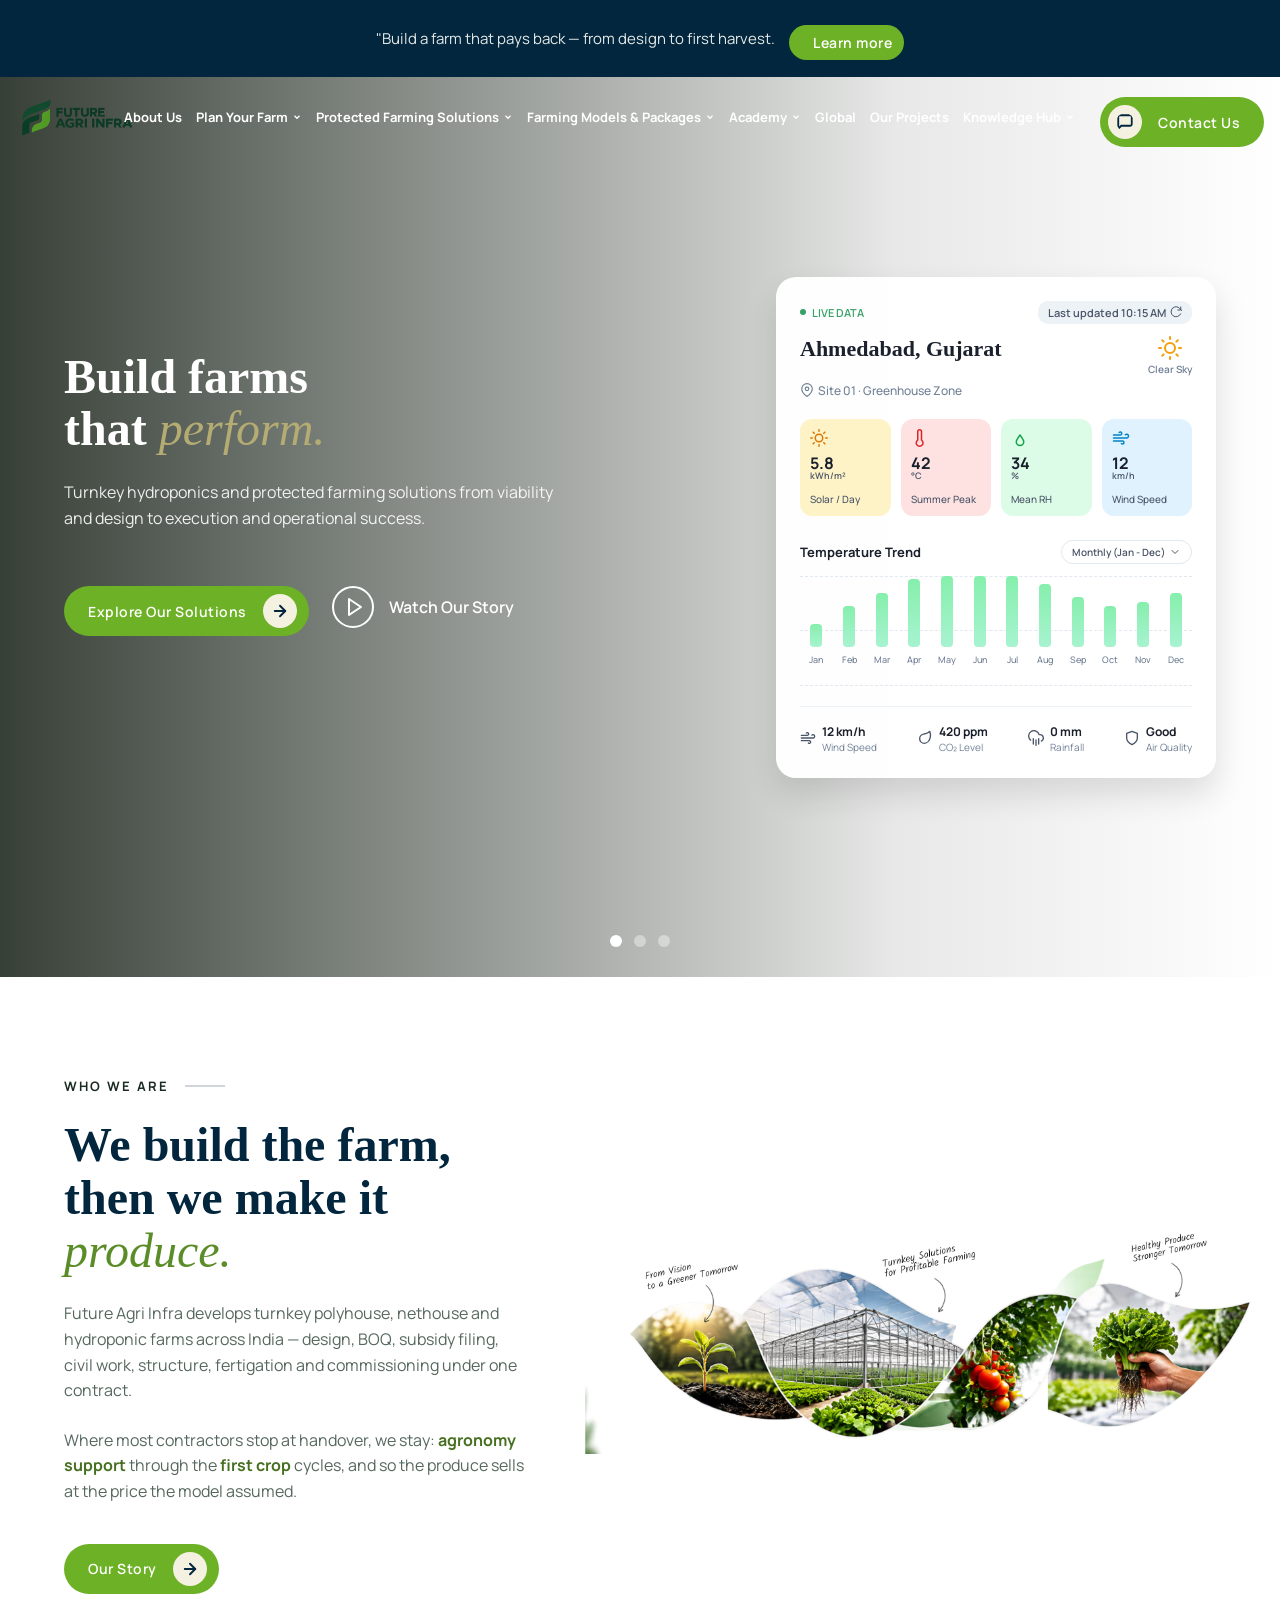
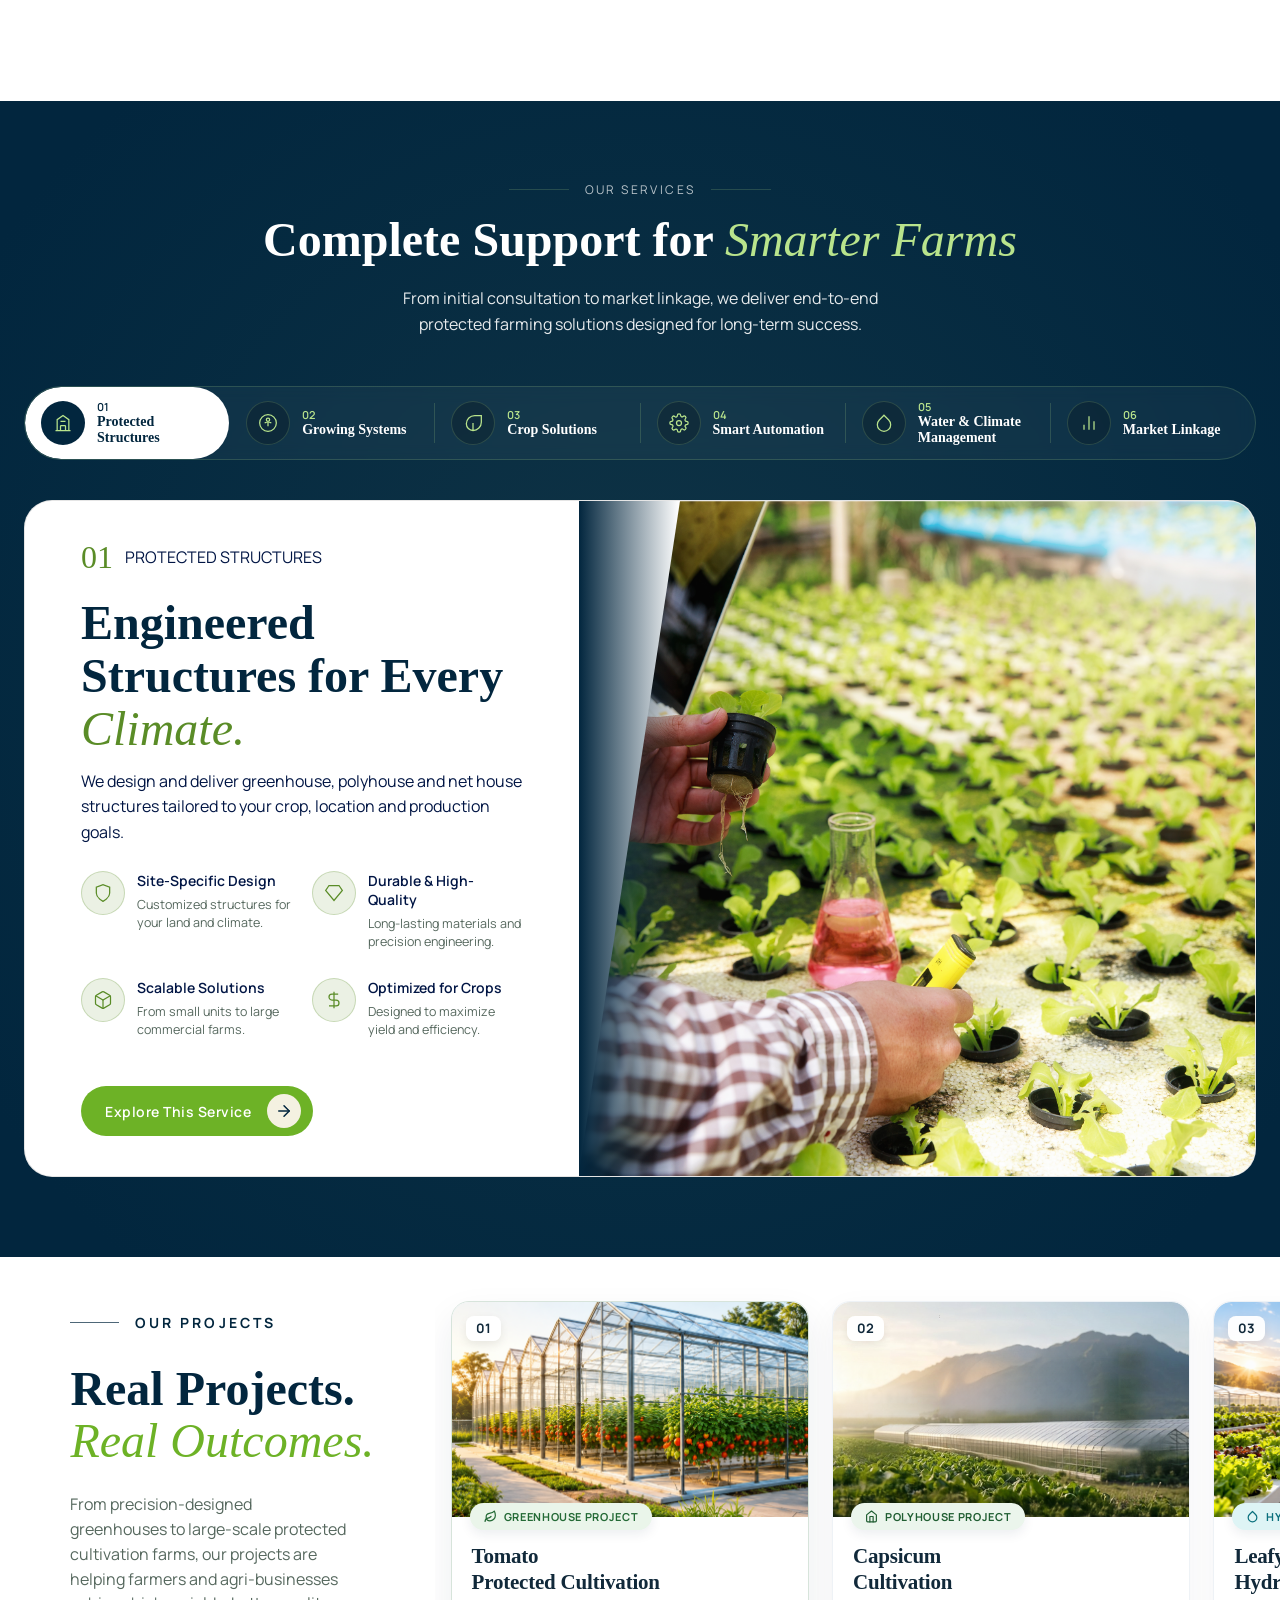
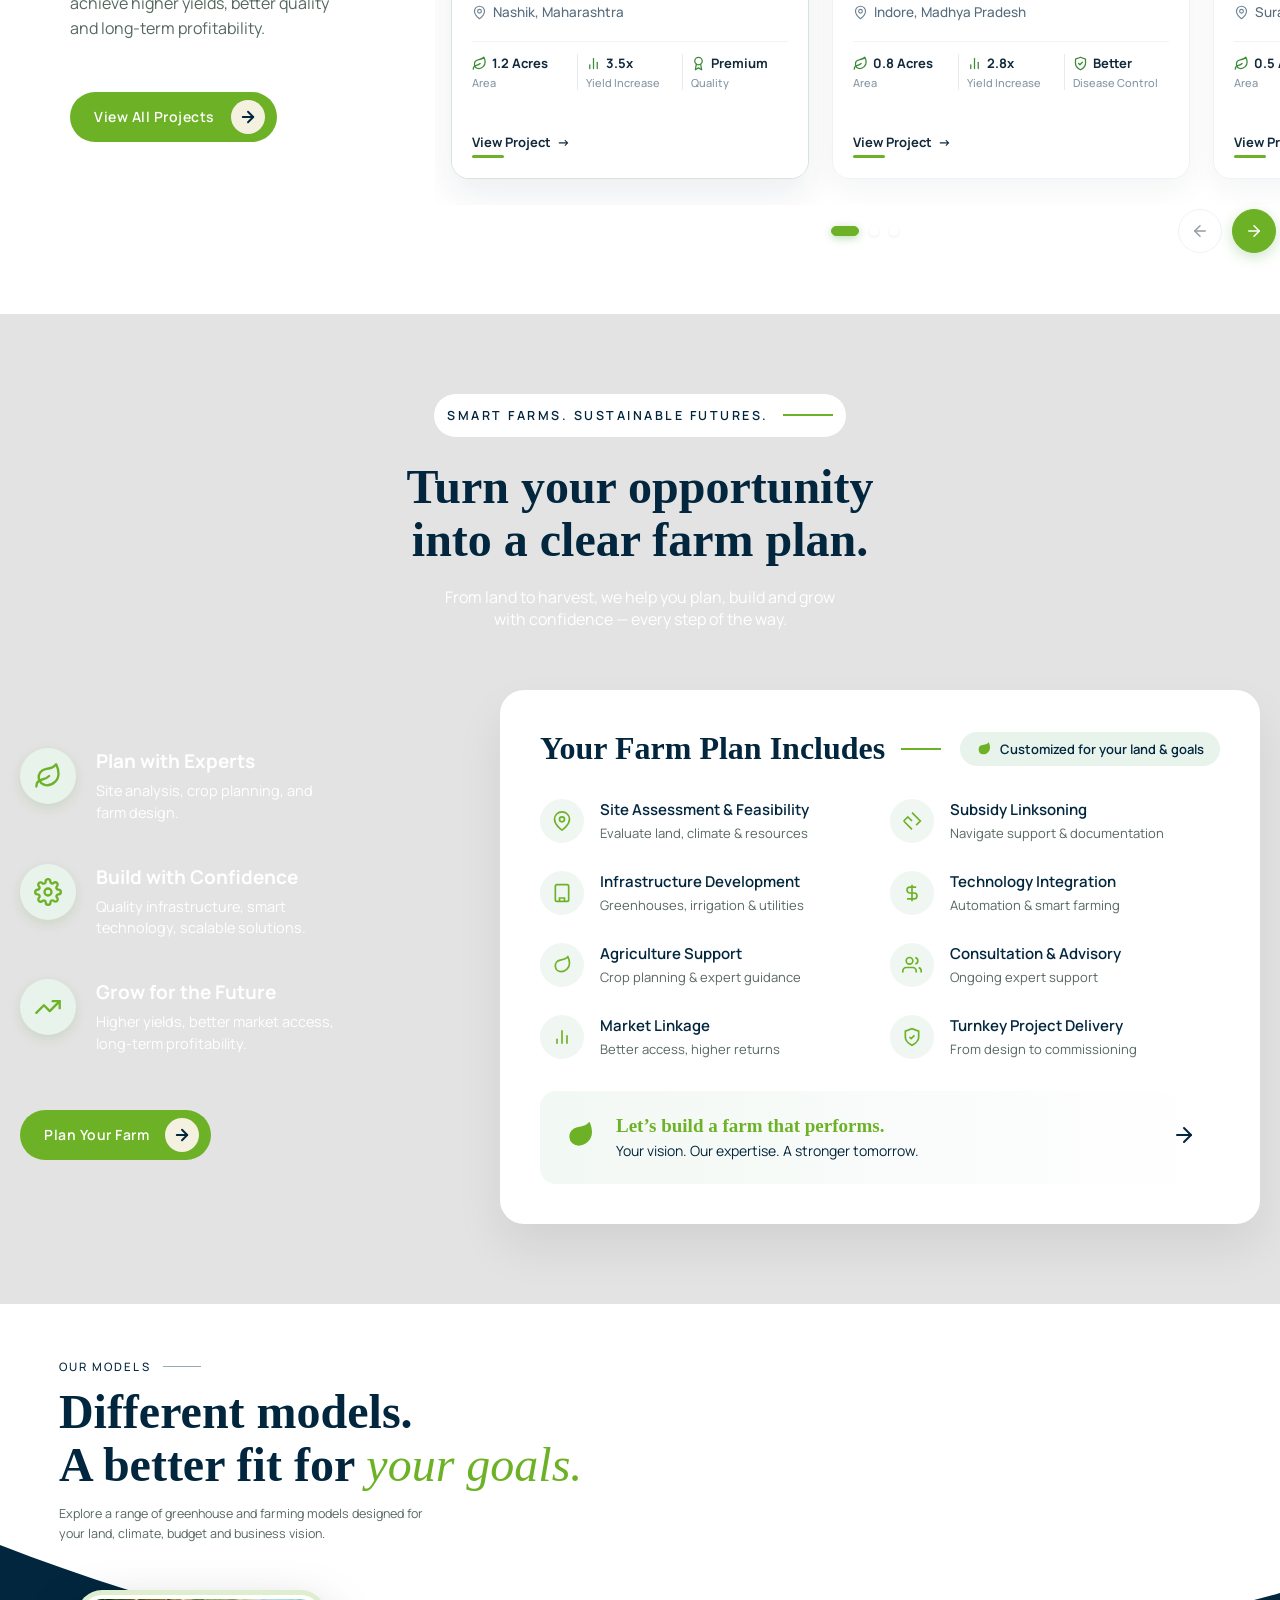
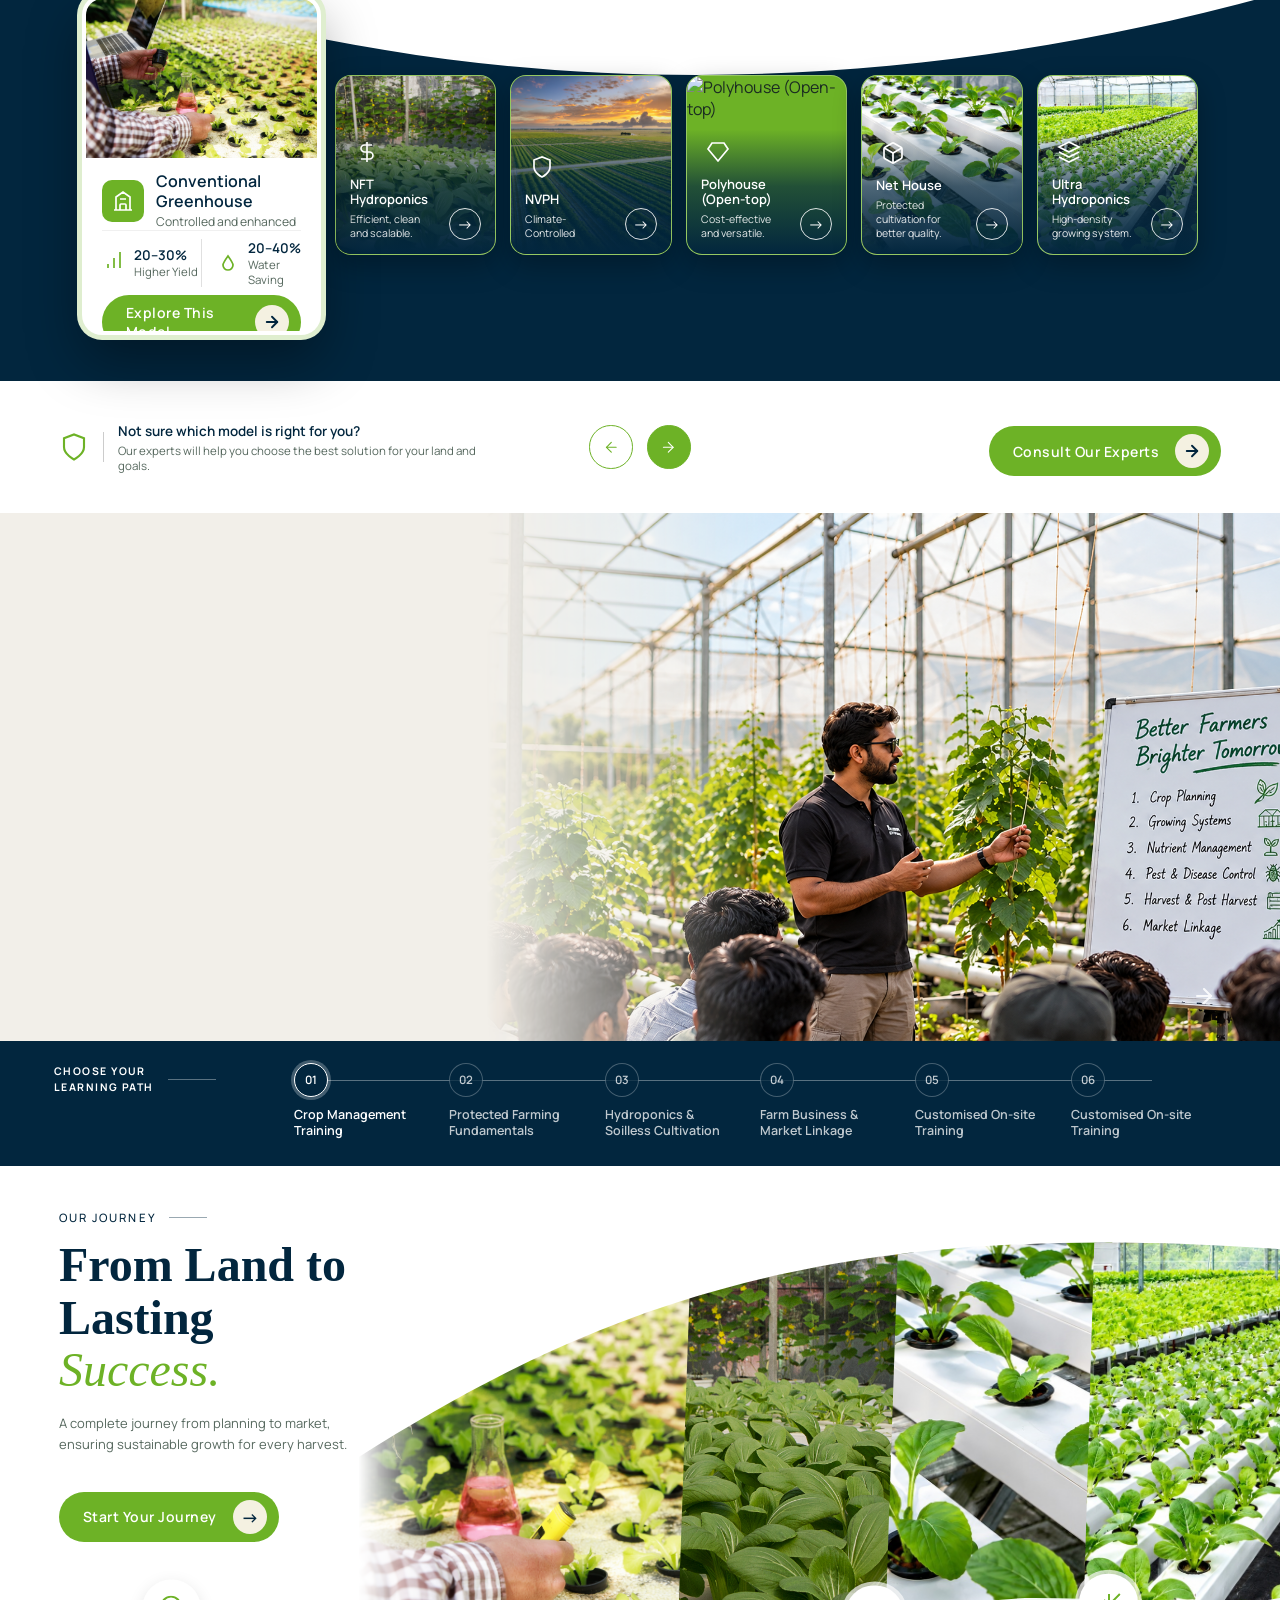
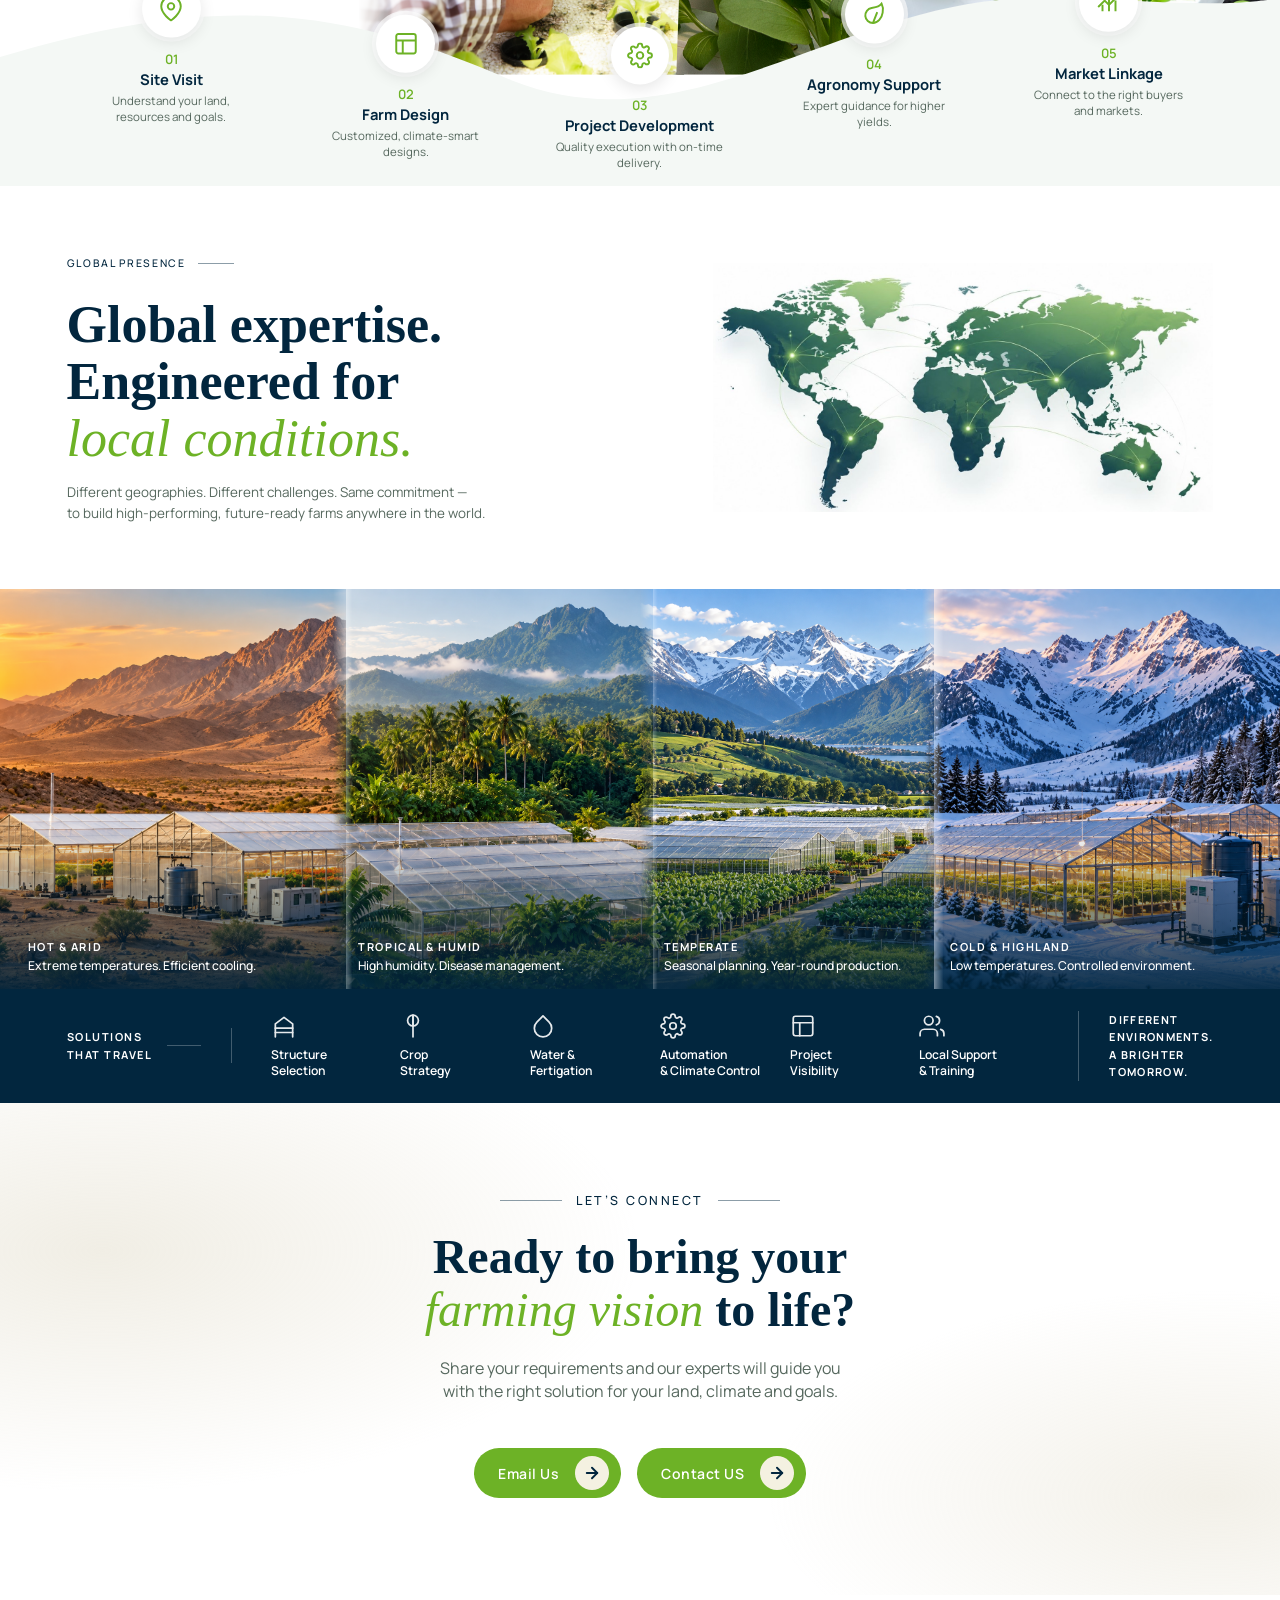
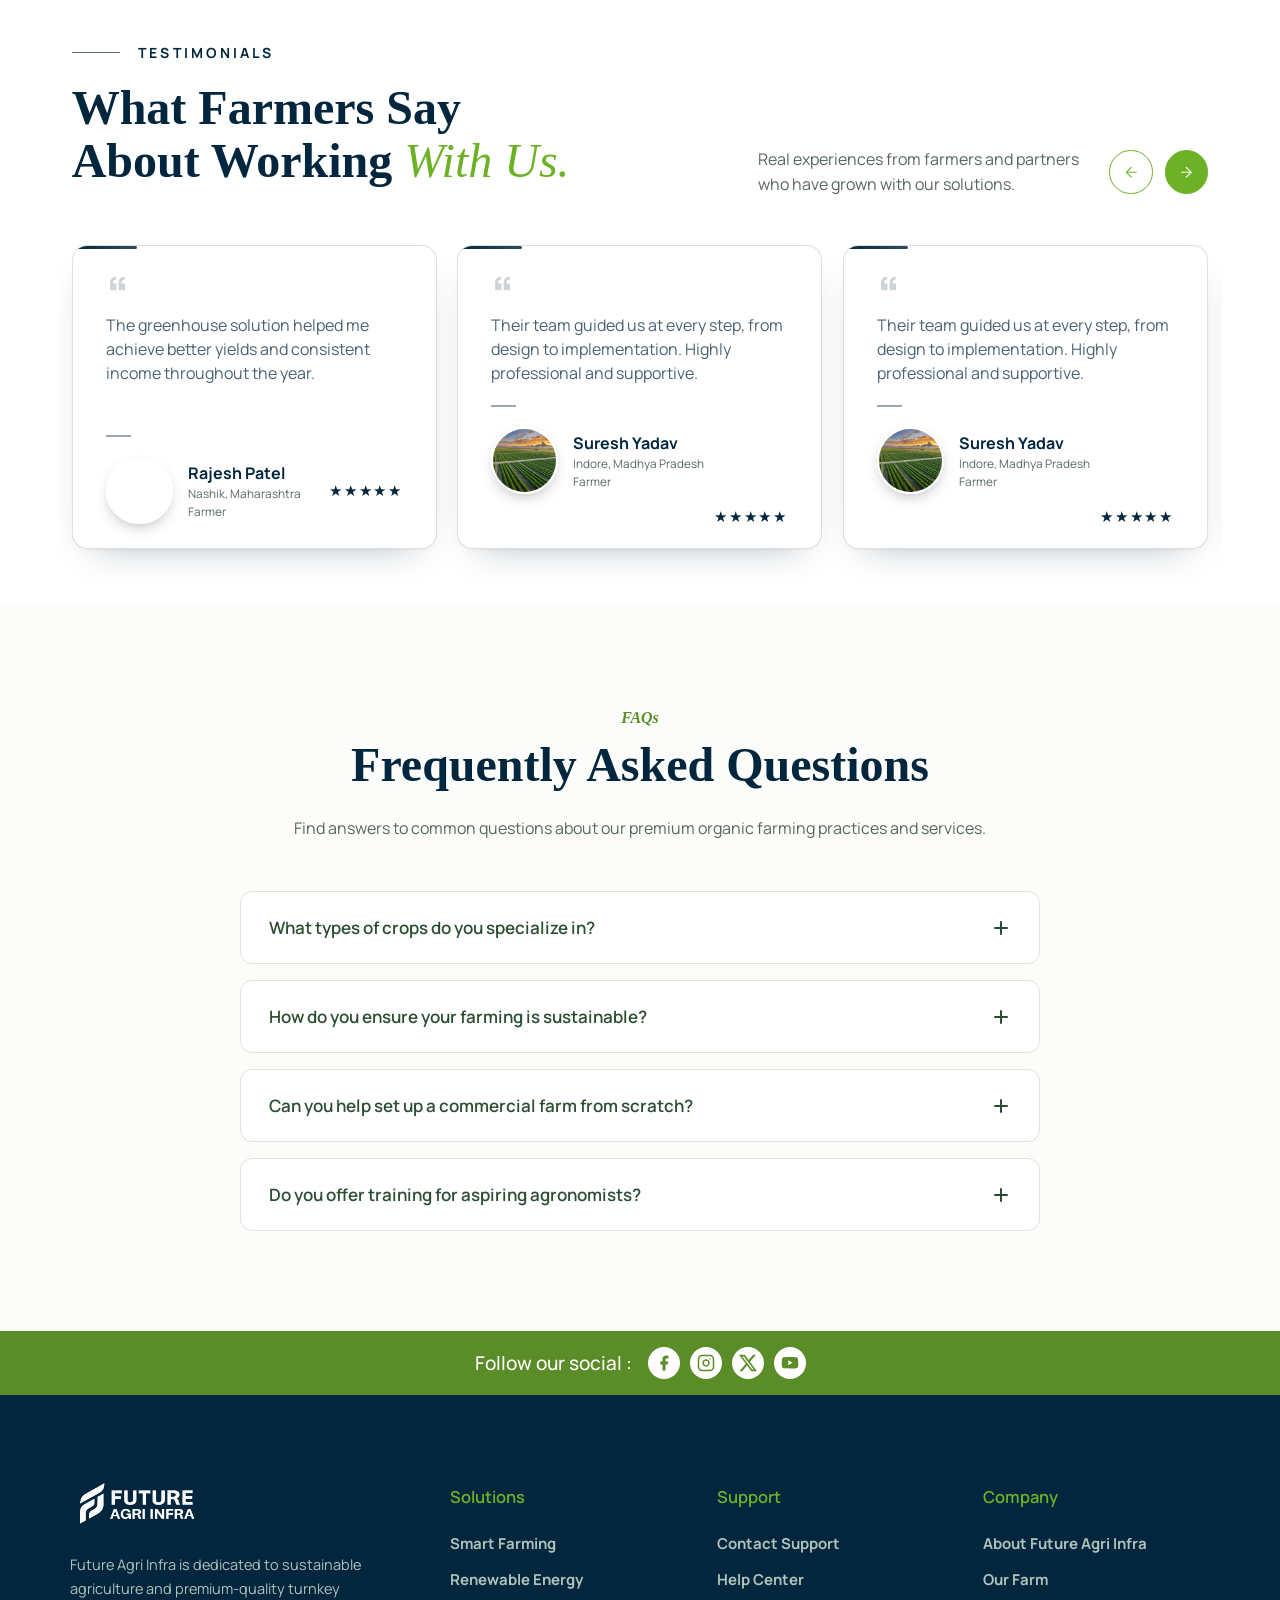
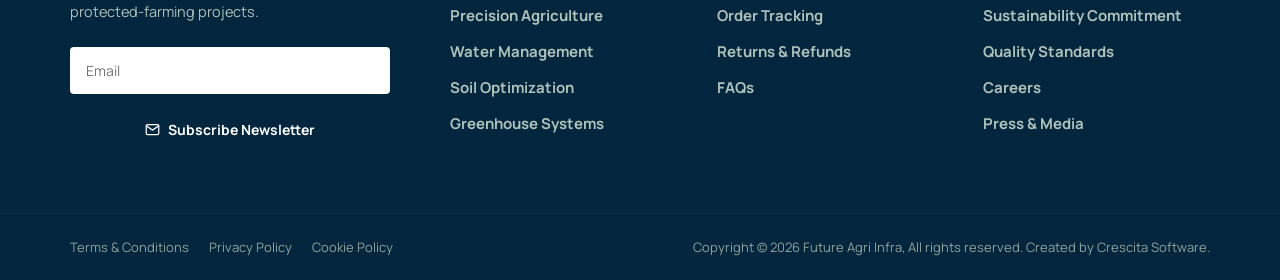
==== index.html @ 1f35241c "Initial commit of fai-new project" ====
<!DOCTYPE html>
<html lang="en">

<head>
  <meta charset="UTF-8">
  <meta name="viewport" content="width=device-width, initial-scale=1.0">
  <title>Future Agri Infra</title>
  <link rel="preconnect" href="https://fonts.googleapis.com">
  <link rel="preconnect" href="https://fonts.gstatic.com" crossorigin>
  <link
    href="https://fonts.googleapis.com/css2?family=DM+Serif+Display:ital@0;1&family=Manrope:wght@400;500;600;700&display=swap"
    rel="stylesheet">

  <link rel="stylesheet" href="style.css?v=1.5">

</head>

<body>

  <div class="afm-scope" id="afmScope">

    <header>
      <div class="afm-topbar">
        <span>"Build a farm that pays back — from design to first harvest.</span>
        <a href="#" class="afm-topbar__cta fm-cta-btn">Learn more </a>
      </div>

      <div class="afm-scrim" id="afmScrim"></div>

      <nav class="afm-navbar" aria-label="Primary">
        <a href="index.html" class="afm-brand">
          <span class="afm-brand__mark">
            <img src="images/logo.png" alt="botanix logo" style="height: 54px; width: auto; object-fit: contain;">
          </span>

        </a>

        <ul class="afm-menu" id="afmMenu">
          <li class="afm-menu__mobile-header">
            <a href="index.html">
              <img src="images/logo.png" alt="logo" style="height: 40px; width: auto; object-fit: contain;">
            </a>
            <button type="button" class="afm-menu__close" id="afmClose" aria-label="Close menu">
              <svg viewBox="0 0 24 24" fill="none" stroke="currentColor" stroke-width="2.5" stroke-linecap="round"
                stroke-linejoin="round" width="24" height="24">
                <line x1="18" y1="6" x2="6" y2="18"></line>
                <line x1="6" y1="6" x2="18" y2="18"></line>
              </svg>
            </button>
          </li>
          <li class="afm-menu__item">
            <a href="about.html" class="afm-menu__link">About Us</a>
          </li>

          <li class="afm-menu__item">
            <a href="planfarm.html" class="afm-menu__link" aria-expanded="false">
              Plan Your Farm
              <svg class="afm-menu__caret" viewBox="0 0 24 24" fill="none" stroke="currentColor" stroke-width="3">
                <path d="M6 9l6 6 6-6" />
              </svg>
            </a>
            <ul class="afm-dropdown">
              <li><a href="planfarm.html" class="afm-dropdown__link">Plan Your Farm</a></li>
              <li><a href="turnkey.html" class="afm-dropdown__link">Turnkey Farm Development</a></li>
              <li><a href="#" class="afm-dropdown__link">Subsidy Liaisoning</a></li>
              <li><a href="#" class="afm-dropdown__link">Agronomy Support</a></li>
              <li><a href="#" class="afm-dropdown__link">Sales &amp; Market Linkage</a></li>
              <li><a href="#" class="afm-dropdown__link">Consultation</a></li>
            </ul>
          </li>

          <li class="afm-menu__item">
            <button type="button" class="afm-menu__link" aria-expanded="false">
              Protected Farming Solutions
              <svg class="afm-menu__caret" viewBox="0 0 24 24" fill="none" stroke="currentColor" stroke-width="3">
                <path d="M6 9l6 6 6-6" />
              </svg>
            </button>

            <div class="afm-mega">
              <div class="afm-mega__grid">
                <div class="afm-mega__col">
                  <p class="afm-mega__col-title">Protected Structures</p>
                  <a href="#" class="afm-mega__link">Fan &amp; Pad Polyhouse</a>
                  <a href="#" class="afm-mega__link">Naturally Ventilated Polyhouse (NVPH)</a>
                  <a href="#" class="afm-mega__link">Nethouse</a>
                  <a href="#" class="afm-mega__link">Polynet House</a>
                  <a href="#" class="afm-mega__link">Wire Rope Nethouse</a>
                  <a href="#" class="afm-mega__link">Glasshouse</a>
                </div>
                <div class="afm-mega__col">
                  <p class="afm-mega__col-title">Growing System Solution</p>
                  <a href="#" class="afm-mega__link">Outdoor Hydroponics System</a>
                  <a href="#" class="afm-mega__link">Cocopeat Based System</a>
                  <a href="#" class="afm-mega__link">Soil-Based Growing System</a>
                </div>
                <div class="afm-mega__col">
                  <p class="afm-mega__col-title">Crop Solutions</p>
                  <a href="#" class="afm-mega__link">Exotic Leafy Greens</a>
                  <a href="#" class="afm-mega__link">Exotic Vine Crops</a>
                  <a href="#" class="afm-mega__link">Indian Vegetables</a>
                  <a href="#" class="afm-mega__link">Berries</a>
                  <a href="#" class="afm-mega__link">Medicinal Crops</a>
                  <a href="#" class="afm-mega__link">Cannabis / Hemp</a>
                  <a href="#" class="afm-mega__link">Flowers</a>
                </div>
                <div class="afm-mega__col">
                  <p class="afm-mega__col-title">Automation Solutions</p>
                  <a href="#" class="afm-mega__link">IoT Automation</a>
                  <a href="#" class="afm-mega__link">Auto Fertigation Unit</a>
                  <a href="#" class="afm-mega__link">Auto Dosing Unit</a>
                  <a href="#" class="afm-mega__link">Sensors &amp; Measuring Devices</a>
                </div>
              </div>
              <div class="afm-mega__footer">
                <p class="afm-mega__footer-text">Not sure which structure fits your land? <strong>Talk to an
                    agronomist.</strong></p>
                <a href="#" class="afm-mega__footer-link">Book a free site visit.</a>
              </div>
            </div>
          </li>

          <li class="afm-menu__item">
            <button type="button" class="afm-menu__link" aria-expanded="false">
              Farming Models &amp; Packages
              <svg class="afm-menu__caret" viewBox="0 0 24 24" fill="none" stroke="currentColor" stroke-width="3">
                <path d="M6 9l6 6 6-6" />
              </svg>
            </button>
            <ul class="afm-dropdown">
              <li><a href="#" class="afm-dropdown__link">Outdoor Hydroponics &mdash; Fan-Pad Polyhouse + NFT</a></li>
              <li><a href="#" class="afm-dropdown__link">Indoor Hydroponics</a></li>
              <li><a href="#" class="afm-dropdown__link">NVPH &mdash; Growbag with Cocopeat</a></li>
              <li><a href="#" class="afm-dropdown__link">NVPH &mdash; Soil-Based</a></li>
              <li><a href="#" class="afm-dropdown__link">Nethouse &mdash; Soil-Based</a></li>
              <li><a href="#" class="afm-dropdown__link">Glasshouse &mdash; Hydroponics</a></li>
              <li><a href="#" class="afm-dropdown__link">ROI Calculator</a></li>
            </ul>
          </li>

          <li class="afm-menu__item">
            <button type="button" class="afm-menu__link" aria-expanded="false">
              Academy
              <svg class="afm-menu__caret" viewBox="0 0 24 24" fill="none" stroke="currentColor" stroke-width="3">
                <path d="M6 9l6 6 6-6" />
              </svg>
            </button>
            <ul class="afm-dropdown">
              <li><a href="#" class="afm-dropdown__link">Online Training</a></li>
              <li><a href="#" class="afm-dropdown__link">Offline Training</a></li>
              <li><a href="#" class="afm-dropdown__link">Live Webinar</a></li>
            </ul>
          </li>

          <li class="afm-menu__item">
            <a href="#" class="afm-menu__link">Global</a>
          </li>

          <li class="afm-menu__item">
            <a href="#" class="afm-menu__link">Our Projects</a>
          </li>

          <li class="afm-menu__item">
            <button type="button" class="afm-menu__link" aria-expanded="false">
              Knowledge Hub
              <svg class="afm-menu__caret" viewBox="0 0 24 24" fill="none" stroke="currentColor" stroke-width="3">
                <path d="M6 9l6 6 6-6" />
              </svg>
            </button>
            <ul class="afm-dropdown">
              <li><a href="#" class="afm-dropdown__link">Tools </a></li>
              <li><a href="#" class="afm-dropdown__link">Resources</a></li>
              <li><a href="#" class="afm-dropdown__link">Blogs </a></li>
            </ul>
          </li>



        </ul>

        <div class="afm-navbar__actions">
          <a href="#" class="afm-btn-primary fm-cta-btn">
            <svg width="15" height="15" viewBox="0 0 24 24" fill="none" stroke="currentColor" stroke-width="2.4">
              <path d="M21 15a2 2 0 01-2 2H7l-4 4V5a2 2 0 012-2h14a2 2 0 012 2z" />
            </svg>
            <span>Contact Us</span>
          </a>
          <button type="button" class="afm-burger" id="afmBurger" aria-label="Toggle menu" aria-expanded="false">
            <span class="afm-burger__bars"></span>
          </button>
        </div>
      </nav>
    </header>

    <section class="afm-hero">
      <div class="afm-hero__slides" id="heroSlides">
        <div class="afm-hero__slide active" style="background-image: url('images/try.png');"></div>
        <div class="afm-hero__slide" style="background-image: url('images/banner3.jpeg');"></div>
        <div class="afm-hero__slide" style="background-image: url('images/banner2.jpeg');"></div>
      </div>
      <div class="afm-hero__dots" id="heroDots">
        <button class="afm-hero__dot active" data-slide="0" aria-label="Slide 1"></button>
        <button class="afm-hero__dot" data-slide="1" aria-label="Slide 2"></button>
        <button class="afm-hero__dot" data-slide="2" aria-label="Slide 3"></button>
      </div>
      <div class="afm-hero__container">
        <div class="afm-hero__content">
          <h1 class="afm-hero__heading fm-heading fm-heading--white">Build farms<br>that <span>perform.</span></h1>
          <p class="afm-hero__desc fm-text fm-text--white">Turnkey hydroponics and protected farming solutions from
            viability and design to
            execution and operational success.</p>
          <div class="afm-hero__actions">
            <a href="#" class="afm-hero__cta-primary fm-cta-btn">
              Explore Our Solutions
              <svg width="20" height="20" viewBox="0 0 24 24" fill="none" stroke="currentColor" stroke-width="2.5"
                stroke-linecap="round" stroke-linejoin="round">
                <line x1="5" y1="12" x2="19" y2="12"></line>
                <polyline points="12 5 19 12 12 19"></polyline>
              </svg>
            </a>
            <a href="#" class="afm-hero__cta-ghost">
              <svg width="24" height="24" viewBox="0 0 24 24" fill="none" stroke="currentColor" stroke-width="2.5"
                stroke-linecap="round" stroke-linejoin="round">
                <circle cx="12" cy="12" r="10"></circle>
                <polygon points="10 8 16 12 10 16 10 8"></polygon>
              </svg>
              Watch Our Story
            </a>
          </div>
        </div>

        <div class="afm-hero__weather-cards-wrapper"
          style="position: relative; width: 100%; max-width: 440px; display: flex; justify-content: flex-end;">
          <div class="afm-hero__weather-card nwc-card" id="weatherCardNew">
            <div class="nwc-header">
              <div class="nwc-live"><span class="nwc-dot"></span> LIVE DATA</div>
              <div class="nwc-updated">Last updated 10:15 AM <svg viewBox="0 0 24 24" fill="none" stroke="currentColor"
                  stroke-width="2" stroke-linecap="round" stroke-linejoin="round">
                  <path d="M21.5 2v6h-6M21.34 15.57a10 10 0 1 1-.59-9.21l5.25 5.25" />
                </svg></div>
            </div>

            <div class="nwc-title-area">
              <h3 class="nwc-location">Ahmedabad, Gujarat</h3>
              <div class="nwc-weather-icon">
                <svg viewBox="0 0 24 24" fill="none" stroke="#f59e0b" stroke-width="2" stroke-linecap="round"
                  stroke-linejoin="round">
                  <circle cx="12" cy="12" r="5" />
                  <line x1="12" y1="1" x2="12" y2="3" />
                  <line x1="12" y1="21" x2="12" y2="23" />
                  <line x1="4.22" y1="4.22" x2="5.64" y2="5.64" />
                  <line x1="18.36" y1="18.36" x2="19.78" y2="19.78" />
                  <line x1="1" y1="12" x2="3" y2="12" />
                  <line x1="21" y1="12" x2="23" y2="12" />
                  <line x1="4.22" y1="19.78" x2="5.64" y2="18.36" />
                  <line x1="18.36" y1="5.64" x2="19.78" y2="4.22" />
                </svg>
                <span>Clear Sky</span>
              </div>
            </div>

            <div class="nwc-subtitle">
              <svg viewBox="0 0 24 24" fill="none" stroke="currentColor" stroke-width="2" stroke-linecap="round"
                stroke-linejoin="round">
                <path d="M21 10c0 7-9 13-9 13s-9-6-9-13a9 9 0 0 1 18 0z"></path>
                <circle cx="12" cy="10" r="3"></circle>
              </svg> Site 01 &middot; Greenhouse Zone
            </div>

            <div class="nwc-metrics">
              <div class="nwc-metric nwc-metric--yellow">
                <svg viewBox="0 0 24 24" fill="none" stroke="currentColor" stroke-width="2" stroke-linecap="round"
                  stroke-linejoin="round">
                  <circle cx="12" cy="12" r="5" />
                  <line x1="12" y1="1" x2="12" y2="3" />
                  <line x1="12" y1="21" x2="12" y2="23" />
                  <line x1="4.22" y1="4.22" x2="5.64" y2="5.64" />
                  <line x1="18.36" y1="18.36" x2="19.78" y2="19.78" />
                  <line x1="1" y1="12" x2="3" y2="12" />
                  <line x1="21" y1="12" x2="23" y2="12" />
                  <line x1="4.22" y1="19.78" x2="5.64" y2="18.36" />
                  <line x1="18.36" y1="5.64" x2="19.78" y2="4.22" />
                </svg>
                <div class="nwc-val">5.8<span>kWh/m²</span></div>
                <div class="nwc-lbl">Solar / Day</div>
              </div>
              <div class="nwc-metric nwc-metric--red">
                <svg viewBox="0 0 24 24" fill="none" stroke="currentColor" stroke-width="2" stroke-linecap="round"
                  stroke-linejoin="round">
                  <path d="M14 14.76V3.5a2.5 2.5 0 0 0-5 0v11.26a4.5 4.5 0 1 0 5 0z"></path>
                </svg>
                <div class="nwc-val">42<span>°C</span></div>
                <div class="nwc-lbl">Summer Peak</div>
              </div>
              <div class="nwc-metric nwc-metric--green">
                <svg viewBox="0 0 24 24" fill="none" stroke="currentColor" stroke-width="2" stroke-linecap="round"
                  stroke-linejoin="round">
                  <path d="M12 22a5 5 0 0 0 5-5c0-2-5-9-5-9s-5 7-5 9a5 5 0 0 0 5 5z"></path>
                </svg>
                <div class="nwc-val">34<span>%</span></div>
                <div class="nwc-lbl">Mean RH</div>
              </div>
              <div class="nwc-metric nwc-metric--blue">
                <svg viewBox="0 0 24 24" fill="none" stroke="currentColor" stroke-width="2" stroke-linecap="round"
                  stroke-linejoin="round">
                  <path
                    d="M9.59 4.59A2 2 0 1 1 11 8H2m10.59 11.41A2 2 0 1 0 14 16H2m15.73-8.27A2.5 2.5 0 1 1 19.5 12H2">
                  </path>
                </svg>
                <div class="nwc-val">12 <span>km/h</span></div>
                <div class="nwc-lbl">Wind Speed</div>
              </div>
            </div>

            <div class="nwc-chart-header">
              <div class="nwc-chart-title">Temperature Trend</div>
              <div class="nwc-dropdown">Monthly (Jan - Dec) <svg viewBox="0 0 24 24" fill="none" stroke="currentColor"
                  stroke-width="2" stroke-linecap="round" stroke-linejoin="round">
                  <polyline points="6 9 12 15 18 9"></polyline>
                </svg></div>
            </div>

            <div class="nwc-chart">
              <div class="nwc-grid">
                <div class="nwc-grid-line"></div>
                <div class="nwc-grid-line"></div>
                <div class="nwc-grid-line"></div>
              </div>
              <div class="nwc-bars">
                <div class="nwc-bar-col">
                  <div class="nwc-bar" style="height: 25%"></div><span>Jan</span>
                </div>
                <div class="nwc-bar-col">
                  <div class="nwc-bar" style="height: 45%"></div><span>Feb</span>
                </div>
                <div class="nwc-bar-col">
                  <div class="nwc-bar" style="height: 60%"></div><span>Mar</span>
                </div>
                <div class="nwc-bar-col">
                  <div class="nwc-bar" style="height: 75%"></div><span>Apr</span>
                </div>
                <div class="nwc-bar-col">
                  <div class="nwc-bar" style="height: 90%"></div><span>May</span>
                </div>
                <div class="nwc-bar-col">
                  <div class="nwc-bar" style="height: 100%"></div><span>Jun</span>
                </div>
                <div class="nwc-bar-col">
                  <div class="nwc-bar" style="height: 85%"></div><span>Jul</span>
                </div>
                <div class="nwc-bar-col">
                  <div class="nwc-bar" style="height: 70%"></div><span>Aug</span>
                </div>
                <div class="nwc-bar-col">
                  <div class="nwc-bar" style="height: 55%"></div><span>Sep</span>
                </div>
                <div class="nwc-bar-col">
                  <div class="nwc-bar" style="height: 45%"></div><span>Oct</span>
                </div>
                <div class="nwc-bar-col">
                  <div class="nwc-bar" style="height: 50%"></div><span>Nov</span>
                </div>
                <div class="nwc-bar-col">
                  <div class="nwc-bar" style="height: 60%"></div><span>Dec</span>
                </div>
              </div>
            </div>

            <div class="nwc-footer">
              <div class="nwc-ft-item">
                <svg viewBox="0 0 24 24" fill="none" stroke="currentColor" stroke-width="2" stroke-linecap="round"
                  stroke-linejoin="round">
                  <path
                    d="M9.59 4.59A2 2 0 1 1 11 8H2m10.59 11.41A2 2 0 1 0 14 16H2m15.73-8.27A2.5 2.5 0 1 1 19.5 12H2">
                  </path>
                </svg>
                <div><strong>12 km/h</strong><span>Wind Speed</span></div>
              </div>
              <div class="nwc-ft-item">
                <svg viewBox="0 0 24 24" fill="none" stroke="currentColor" stroke-width="2" stroke-linecap="round"
                  stroke-linejoin="round">
                  <path d="M11 20A7 7 0 0 1 9.8 6.1C15.5 5 17 4.48 19 2c1 2 2 4.18 1 8.3C19.2 15.6 15.5 20 11 20z">
                  </path>
                </svg>
                <div><strong>420 ppm</strong><span>CO₂ Level</span></div>
              </div>
              <div class="nwc-ft-item">
                <svg viewBox="0 0 24 24" fill="none" stroke="currentColor" stroke-width="2" stroke-linecap="round"
                  stroke-linejoin="round">
                  <line x1="16" y1="13" x2="16" y2="21"></line>
                  <line x1="8" y1="13" x2="8" y2="21"></line>
                  <line x1="12" y1="15" x2="12" y2="23"></line>
                  <path d="M20 16.58A5 5 0 0 0 18 7h-1.26A8 8 0 1 0 4 15.25"></path>
                </svg>
                <div><strong>0 mm</strong><span>Rainfall</span></div>
              </div>
              <div class="nwc-ft-item">
                <svg viewBox="0 0 24 24" fill="none" stroke="currentColor" stroke-width="2" stroke-linecap="round"
                  stroke-linejoin="round">
                  <path d="M12 22s8-4 8-10V5l-8-3-8 3v7c0 6 8 10 8 10z"></path>
                </svg>
                <div><strong>Good</strong><span>Air Quality</span></div>
              </div>
            </div>
          </div>

          <div class="afm-hero__weather-card" id="weatherCardOld" style="display: none; width: 100%; max-width: 380px;">
            <div class="afm-hero__weather-header">Detected location</div>
            <h3 class="afm-hero__weather-location">Ahmedabad, Gujarat</h3>

            <ul class="afm-hero__weather-stats">
              <li>Solar / day <strong>5.8 kWh/m²</strong></li>
              <li>Summer peak <strong>42 °C</strong></li>
              <li>Mean RH <strong>34 %</strong></li>
            </ul>

            <div class="afm-hero__weather-chart-title">Monthly max temp Jan — Dec</div>

            <div class="afm-hero__chart">
              <div class="afm-hero__chart-bar" style="height: 60%"></div>
              <div class="afm-hero__chart-bar" style="height: 75%"></div>
              <div class="afm-hero__chart-bar" style="height: 90%"></div>
              <div class="afm-hero__chart-bar" style="height: 100%"></div>
              <div class="afm-hero__chart-bar" style="height: 100%"></div>
              <div class="afm-hero__chart-bar" style="height: 85%"></div>
              <div class="afm-hero__chart-bar" style="height: 70%"></div>
              <div class="afm-hero__chart-bar" style="height: 55%"></div>
              <div class="afm-hero__chart-bar" style="height: 50%"></div>
              <div class="afm-hero__chart-bar" style="height: 55%"></div>
              <div class="afm-hero__chart-bar" style="height: 60%"></div>
              <div class="afm-hero__chart-bar" style="height: 55%"></div>
            </div>

            <div class="afm-hero__weather-icons">
              <svg viewBox="0 0 24 24">
                <path d="M9.59 4.59A2 2 0 1 1 11 8H2m10.59 11.41A2 2 0 1 0 14 16H2m15.73-8.27A2.5 2.5 0 1 1 19.5 12H2">
                </path>
              </svg>
              <svg viewBox="0 0 24 24">
                <path d="M14 14.76V3.5a2.5 2.5 0 0 0-5 0v11.26a4.5 4.5 0 1 0 5 0z"></path>
              </svg>
              <svg viewBox="0 0 24 24">
                <path d="M12 22a5 5 0 0 0 5-5c0-2-5-9-5-9s-5 7-5 9a5 5 0 0 0 5 5z"></path>
              </svg>
              <svg viewBox="0 0 24 24">
                <circle cx="12" cy="12" r="5"></circle>
                <line x1="12" y1="1" x2="12" y2="3"></line>
                <line x1="12" y1="21" x2="12" y2="23"></line>
                <line x1="4.22" y1="4.22" x2="5.64" y2="5.64"></line>
                <line x1="18.36" y1="18.36" x2="19.78" y2="19.78"></line>
                <line x1="1" y1="12" x2="3" y2="12"></line>
                <line x1="21" y1="12" x2="23" y2="12"></line>
                <line x1="4.22" y1="19.78" x2="5.64" y2="18.36"></line>
                <line x1="18.36" y1="5.64" x2="19.78" y2="4.22"></line>
              </svg>
              <svg viewBox="0 0 24 24">
                <path d="M17.5 19H9a7 7 0 1 1 6.71-9h1.79a4.5 4.5 0 1 1 0 9Z"></path>
              </svg>
              <svg viewBox="0 0 24 24">
                <path d="M9.59 4.59A2 2 0 1 1 11 8H2m10.59 11.41A2 2 0 1 0 14 16H2m15.73-8.27A2.5 2.5 0 1 1 19.5 12H2">
                </path>
              </svg>
              <svg viewBox="0 0 24 24">
                <path d="M12 22s8-4 8-10V5l-8-3-8 3v7c0 6 8 10 8 10z"></path>
              </svg>
            </div>
          </div>

        </div>
      </div>
    </section>

    <section class="afm-wwa">
      <div class="afm-wwa__container">
        <div class="afm-wwa__content">
          <div class="afm-wwa__eyebrow">Who We Are</div>
          <h2 class="afm-wwa__heading fm-heading">We build the farm,<br>then we make it <span>produce.</span></h2>
          <p class="afm-wwa__text fm-text">
            Future Agri Infra develops turnkey polyhouse, nethouse and hydroponic farms across India — design, BOQ,
            subsidy filing, civil work, structure, fertigation and commissioning under one contract.
          </p>
          <p class="afm-wwa__text fm-text">
            Where most contractors stop at handover, we stay: <strong>agronomy support</strong> through the
            <strong>first crop</strong> cycles, and so the produce sells at the price the model assumed.
          </p>
          <a href="#" class="afm-wwa__cta fm-cta-btn">
            Our Story
            <svg width="20" height="20" viewBox="0 0 24 24" fill="none" stroke="currentColor" stroke-width="2.5"
              stroke-linecap="round" stroke-linejoin="round">
              <line x1="5" y1="12" x2="19" y2="12"></line>
              <polyline points="12 5 19 12 12 19"></polyline>
            </svg>
          </a>
        </div>
        <div class="afm-wwa__visual">
          <img src="images/width_779.png" alt="Collage of greenhouse and fresh produce" class="afm-wwa__image">
        </div>
      </div>
    </section>



    <!-- Services Tabs Section -->
    <section class="sfs-section" data-autoplay="false">
      <div class="sfs-bg-overlay"></div>
      <div class="sfs-container">

        <div class="sfs-header">
          <div class="sfs-eyebrow">
            <span class="sfs-line"></span>
            <span class="sfs-eyebrow-text">OUR SERVICES</span>
            <span class="sfs-line"></span>
          </div>
          <h2 class="sfs-h2 fm-heading fm-heading--white">Complete Support for <span class="sfs-accent-text">Smarter
              Farms</span></h2>
          <p class="sfs-subtitle fm-text fm-text--white">From initial consultation to market linkage, we deliver
            end-to-end protected farming solutions designed for long-term success.</p>
        </div>

        <div class="sfs-tab-bar-wrap">
          <div class="sfs-tab-bar" role="tablist" aria-label="Services">
            <button class="sfs-tab sfs-is-active" role="tab" aria-selected="true" aria-controls="sfs-panel"
              data-index="0">
              <span class="sfs-tab-icon">
                <svg viewBox="0 0 24 24" fill="none" stroke="currentColor" stroke-width="1.5">
                  <path d="M3 21h18M5 21V8l7-5 7 5v13M9 21v-5a1 1 0 0 1 1-1h4a1 1 0 0 1 1 1v5M9 10h6" />
                </svg>
              </span>
              <span class="sfs-tab-content">
                <span class="sfs-tab-num">01</span>
                <span class="sfs-tab-label">Protected Structures</span>
              </span>
            </button>
            <span class="sfs-divider"></span>
            <button class="sfs-tab" role="tab" aria-selected="false" aria-controls="sfs-panel" data-index="1">
              <span class="sfs-tab-icon">
                <svg viewBox="0 0 24 24" fill="none" stroke="currentColor" stroke-width="1.5">
                  <path
                    d="M12 22a10 10 0 1 0 0-20 10 10 0 0 0 0 20zM12 16v-6M12 10a2 2 0 1 0 0-4 2 2 0 0 0 0 4zM16 12l-4-2M8 12l4-2" />
                </svg>
              </span>
              <span class="sfs-tab-content">
                <span class="sfs-tab-num">02</span>
                <span class="sfs-tab-label">Growing Systems</span>
              </span>
            </button>
            <span class="sfs-divider"></span>
            <button class="sfs-tab" role="tab" aria-selected="false" aria-controls="sfs-panel" data-index="2">
              <span class="sfs-tab-icon">
                <svg viewBox="0 0 24 24" fill="none" stroke="currentColor" stroke-width="1.5">
                  <path d="M12 21A10 10 0 0 0 22 11V3h-8a10 10 0 0 0-10 10v0c0 4.418 3.582 8 8 8zM12 21v-9" />
                </svg>
              </span>
              <span class="sfs-tab-content">
                <span class="sfs-tab-num">03</span>
                <span class="sfs-tab-label">Crop Solutions</span>
              </span>
            </button>
            <span class="sfs-divider"></span>
            <button class="sfs-tab" role="tab" aria-selected="false" aria-controls="sfs-panel" data-index="3">
              <span class="sfs-tab-icon">
                <svg viewBox="0 0 24 24" fill="none" stroke="currentColor" stroke-width="1.5">
                  <path
                    d="M12 15a3 3 0 1 0 0-6 3 3 0 0 0 0 6zM19.4 15a1.65 1.65 0 0 0 .33 1.82l.06.06a2 2 0 0 1-2.83 2.83l-.06-.06a1.65 1.65 0 0 0-1.82-.33 1.65 1.65 0 0 0-1 1.51V21a2 2 0 0 1-4 0v-.09A1.65 1.65 0 0 0 9 19.4a1.65 1.65 0 0 0-1.82.33l-.06.06a2 2 0 0 1-2.83-2.83l.06-.06a1.65 1.65 0 0 0 .33-1.82 1.65 1.65 0 0 0-1.51-1H3a2 2 0 0 1 0-4h.09A1.65 1.65 0 0 0 4.6 9a1.65 1.65 0 0 0-.33-1.82l-.06-.06a2 2 0 0 1 2.83-2.83l.06.06a1.65 1.65 0 0 0 1.82.33H9a1.65 1.65 0 0 0 1-1.51V3a2 2 0 0 1 4 0v.09a1.65 1.65 0 0 0 1 1.51 1.65 1.65 0 0 0 1.82-.33l.06-.06a2 2 0 0 1 2.83 2.83l-.06.06a1.65 1.65 0 0 0-.33 1.82V9a1.65 1.65 0 0 0 1.51 1H21a2 2 0 0 1 0 4h-.09a1.65 1.65 0 0 0-1.51 1z" />
                </svg>
              </span>
              <span class="sfs-tab-content">
                <span class="sfs-tab-num">04</span>
                <span class="sfs-tab-label">Smart Automation</span>
              </span>
            </button>
            <span class="sfs-divider"></span>
            <button class="sfs-tab" role="tab" aria-selected="false" aria-controls="sfs-panel" data-index="4">
              <span class="sfs-tab-icon">
                <svg viewBox="0 0 24 24" fill="none" stroke="currentColor" stroke-width="1.5">
                  <path d="M12 2.69l5.66 5.66a8 8 0 1 1-11.31 0z" />
                </svg>
              </span>
              <span class="sfs-tab-content">
                <span class="sfs-tab-num">05</span>
                <span class="sfs-tab-label">Water & Climate Management</span>
              </span>
            </button>
            <span class="sfs-divider"></span>
            <button class="sfs-tab" role="tab" aria-selected="false" aria-controls="sfs-panel" data-index="5">
              <span class="sfs-tab-icon">
                <svg viewBox="0 0 24 24" fill="none" stroke="currentColor" stroke-width="1.5">
                  <path d="M18 20V10M12 20V4M6 20v-6" />
                </svg>
              </span>
              <span class="sfs-tab-content">
                <span class="sfs-tab-num">06</span>
                <span class="sfs-tab-label">Market Linkage</span>
              </span>
          </div>
          <div class="sfs-nav" aria-hidden="true">
            <button type="button" class="fmpj-nav__btn fmpj-nav__btn--prev" id="sfs-nav-prev"
              aria-label="Previous tabs">
              <svg viewBox="0 0 24 24" fill="none" stroke="currentColor" stroke-width="1.6" stroke-linecap="round"
                stroke-linejoin="round">
                <line x1="19" y1="12" x2="5" y2="12"></line>
                <polyline points="12 19 5 12 12 5"></polyline>
              </svg>
            </button>
            <button type="button" class="fmpj-nav__btn fmpj-nav__btn--next" id="sfs-nav-next" aria-label="Next tabs">
              <svg viewBox="0 0 24 24" fill="none" stroke="currentColor" stroke-width="1.6" stroke-linecap="round"
                stroke-linejoin="round">
                <line x1="5" y1="12" x2="19" y2="12"></line>
                <polyline points="12 5 19 12 12 19"></polyline>
              </svg>
            </button>
          </div>
        </div>

        <div class="sfs-panel" id="sfs-panel" role="tabpanel" aria-labelledby="sfs-tab-0">
          <div class="sfs-panel-left">
            <div class="sfs-panel-left-content">
              <div class="sfs-panel-header">
                <span class="sfs-panel-num" id="sfs-content-num">01</span>
                <span class="sfs-panel-label" id="sfs-content-label">PROTECTED STRUCTURES</span>
              </div>
              <h3 class="afm-wwa__heading fm-heading" id="sfs-content-title">Engineered Structures for Every <span
                  class="fmdm__accent">Climate.</span>
              </h3>
              <p class="sfs-panel-desc fm-text" id="sfs-content-desc">We design and deliver greenhouse, polyhouse and
                net house
                structures tailored to your crop, location and production goals.</p>

              <div class="sfs-features" id="sfs-content-features">
                <div class="sfs-feature">
                  <span class="sfs-feature-icon">
                    <svg viewBox="0 0 24 24" fill="none" stroke="currentColor" stroke-width="1.5">
                      <path d="M12 22s8-4 8-10V5l-8-3-8 3v7c0 6 8 10 8 10z" />
                    </svg>
                  </span>
                  <div class="sfs-feature-text">
                    <h4 class="sfs-feature-title">Site-Specific Design</h4>
                    <p class="sfs-feature-desc">Customized structures for your land and climate.</p>
                  </div>
                </div>
                <div class="sfs-feature">
                  <span class="sfs-feature-icon">
                    <svg viewBox="0 0 24 24" fill="none" stroke="currentColor" stroke-width="1.5">
                      <path d="M6 3h12l4 6-10 12L2 9z" />
                    </svg>
                  </span>
                  <div class="sfs-feature-text">
                    <h4 class="sfs-feature-title">Durable & High-Quality</h4>
                    <p class="sfs-feature-desc">Long-lasting materials and precision engineering.</p>
                  </div>
                </div>
                <div class="sfs-feature">
                  <span class="sfs-feature-icon">
                    <svg viewBox="0 0 24 24" fill="none" stroke="currentColor" stroke-width="1.5">
                      <path
                        d="M21 16V8a2 2 0 0 0-1-1.73l-7-4a2 2 0 0 0-2 0l-7 4A2 2 0 0 0 3 8v8a2 2 0 0 0 1 1.73l7 4a2 2 0 0 0 2 0l7-4A2 2 0 0 0 21 16z" />
                      <polyline points="3.27 6.96 12 12.01 20.73 6.96" />
                      <line x1="12" y1="22.08" x2="12" y2="12" />
                    </svg>
                  </span>
                  <div class="sfs-feature-text">
                    <h4 class="sfs-feature-title">Scalable Solutions</h4>
                    <p class="sfs-feature-desc">From small units to large commercial farms.</p>
                  </div>
                </div>
                <div class="sfs-feature">
                  <span class="sfs-feature-icon">
                    <svg viewBox="0 0 24 24" fill="none" stroke="currentColor" stroke-width="1.5">
                      <path d="M12 2v20M17 5H9.5a3.5 3.5 0 0 0 0 7h5a3.5 3.5 0 0 1 0 7H6" />
                    </svg>
                  </span>
                  <div class="sfs-feature-text">
                    <h4 class="sfs-feature-title">Optimized for Crops</h4>
                    <p class="sfs-feature-desc">Designed to maximize yield and efficiency.</p>
                  </div>
                </div>
              </div>

              <a href="#" class="sfs-cta fm-cta-btn">
                Explore This Service
                <svg class="sfs-arrow" viewBox="0 0 24 24" fill="none" stroke="currentColor" stroke-width="2"
                  stroke-linecap="round" stroke-linejoin="round">
                  <line x1="5" y1="12" x2="19" y2="12"></line>
                  <polyline points="12 5 19 12 12 19"></polyline>
                </svg>
              </a>
            </div>
          </div>
          <div class="sfs-panel-right">
            <div class="sfs-image-gradient"></div>
            <img src="images/farm1.jpeg" alt="Protected Structures" class="sfs-image" id="sfs-content-image">
          </div>
        </div>

      </div>
    </section>




    <!-- Our Projects Section -->
    <section class="fmpj" id="our-projects" data-fmpj>
      <div class="fmpj__inner">

        <!-- LEFT TEXT -->
        <div class="fmpj__left">
          <span class="fmpj-eyebrow"><i class="fmpj-eyebrow__line"></i>Our Projects</span>
          <h2 class="fm-heading fm-heading ">Real Projects.<br><span class="fmdm__accent">Real Outcomes.</span></h2>


          <p class="fm-text fmpj__text">From precision-designed greenhouses to large-scale protected cultivation farms,
            our projects are helping farmers and agri-businesses achieve higher yields, better quality and long-term
            profitability.</p>

          <a href="#all-projects" class="fm-cta-btn">
            View All Projects
            <svg width="20" height="20" viewBox="0 0 24 24" fill="none" stroke="currentColor" stroke-width="2.5"
              stroke-linecap="round" stroke-linejoin="round">
              <line x1="5" y1="12" x2="19" y2="12"></line>
              <polyline points="12 5 19 12 12 19"></polyline>
            </svg>
          </a>
        </div>

        <!-- RIGHT: slider -->
        <div class="fmpj__right">
          <div class="fmpj__track" data-fmpj-track tabindex="0" role="region" aria-label="Project case studies">

            <!-- CARD 1 -->
            <article class="fmpj-card is-active" data-fmpj-card>
              <div class="fmpj-card__media">
                <img class="fmpj-card__img" src="images/new3.png" alt="Tomato Protected Cultivation">
                <span class="fmpj-card__num">01</span>
                <span class="fmpj-card__tag fmpj-card__tag--greenhouse">
                  <svg width="13" height="13" viewBox="0 0 24 24" fill="none" stroke="currentColor" stroke-width="2.2"
                    stroke-linecap="round" stroke-linejoin="round">
                    <path d="M11 20A7 7 0 0 1 9.8 6.1C15.5 5 17 4.48 19 2c1 2 2 4.18 2 8 0 5.5-4.78 10-10 10Z" />
                    <path d="M2 21c0-3 1.85-5.36 5.08-6C9.5 14.52 12 13 13 12" />
                  </svg>
                  GREENHOUSE PROJECT
                </span>
              </div>
              <div class="fmpj-card__body">
                <h3 class="fmpj-card__title">Tomato<br>Protected Cultivation</h3>
                <div class="fmpj-card__loc">
                  <svg width="15" height="15" viewBox="0 0 24 24" fill="none" stroke="currentColor" stroke-width="1.8"
                    stroke-linecap="round" stroke-linejoin="round">
                    <path d="M20 10c0 6-8 12-8 12s-8-6-8-12a8 8 0 0 1 16 0Z" />
                    <circle cx="12" cy="10" r="3" />
                  </svg>
                  <span>Nashik, Maharashtra</span>
                </div>
                <div class="fmpj-card__stats">
                  <div class="fmpj-stat">
                    <div class="fmpj-stat__top">
                      <svg width="15" height="15" viewBox="0 0 24 24" fill="none" stroke="currentColor" stroke-width="2"
                        stroke-linecap="round" stroke-linejoin="round">
                        <path d="M11 20A7 7 0 0 1 9.8 6.1C15.5 5 17 4.48 19 2c1 2 2 4.18 2 8 0 5.5-4.78 10-10 10Z" />
                        <path d="M2 21c0-3 1.85-5.36 5.08-6C9.5 14.52 12 13 13 12" />
                      </svg>
                      <strong>1.2 Acres</strong>
                    </div>
                    <span class="fmpj-stat__label">Area</span>
                  </div>
                  <div class="fmpj-stat">
                    <div class="fmpj-stat__top">
                      <svg width="15" height="15" viewBox="0 0 24 24" fill="none" stroke="currentColor" stroke-width="2"
                        stroke-linecap="round" stroke-linejoin="round">
                        <line x1="18" y1="20" x2="18" y2="10" />
                        <line x1="12" y1="20" x2="12" y2="4" />
                        <line x1="6" y1="20" x2="6" y2="14" />
                      </svg>
                      <strong>3.5x</strong>
                    </div>
                    <span class="fmpj-stat__label">Yield Increase</span>
                  </div>
                  <div class="fmpj-stat">
                    <div class="fmpj-stat__top">
                      <svg width="15" height="15" viewBox="0 0 24 24" fill="none" stroke="currentColor" stroke-width="2"
                        stroke-linecap="round" stroke-linejoin="round">
                        <circle cx="12" cy="8" r="6" />
                        <path d="M15.477 12.89 17 22l-5-3-5 3 1.523-9.11" />
                      </svg>
                      <strong>Premium</strong>
                    </div>
                    <span class="fmpj-stat__label">Quality</span>
                  </div>
                </div>
                <div class="fmpj-card__footer">
                  <a href="#project-tomato" class="fmpj-card__more">
                    <span class="fmpj-card__more-txt">View Project &nbsp;&rarr;</span>
                    <span class="fmpj-card__more-bar"></span>
                  </a>
                </div>
              </div>
            </article>

            <!-- CARD 2 -->
            <article class="fmpj-card" data-fmpj-card>
              <div class="fmpj-card__media">
                <img class="fmpj-card__img" src="images/trynew.png" alt="Capsicum Cultivation">
                <span class="fmpj-card__num">02</span>
                <span class="fmpj-card__tag fmpj-card__tag--polyhouse">
                  <svg width="13" height="13" viewBox="0 0 24 24" fill="none" stroke="currentColor" stroke-width="2.2"
                    stroke-linecap="round" stroke-linejoin="round">
                    <path d="m3 9 9-7 9 7v11a2 2 0 0 1-2 2H5a2 2 0 0 1-2-2z" />
                    <polyline points="9 22 9 12 15 12 15 22" />
                  </svg>
                  POLYHOUSE PROJECT
                </span>
              </div>
              <div class="fmpj-card__body">
                <h3 class="fmpj-card__title">Capsicum<br>Cultivation</h3>
                <div class="fmpj-card__loc">
                  <svg width="15" height="15" viewBox="0 0 24 24" fill="none" stroke="currentColor" stroke-width="1.8"
                    stroke-linecap="round" stroke-linejoin="round">
                    <path d="M20 10c0 6-8 12-8 12s-8-6-8-12a8 8 0 0 1 16 0Z" />
                    <circle cx="12" cy="10" r="3" />
                  </svg>
                  <span>Indore, Madhya Pradesh</span>
                </div>
                <div class="fmpj-card__stats">
                  <div class="fmpj-stat">
                    <div class="fmpj-stat__top">
                      <svg width="15" height="15" viewBox="0 0 24 24" fill="none" stroke="currentColor" stroke-width="2"
                        stroke-linecap="round" stroke-linejoin="round">
                        <path d="M11 20A7 7 0 0 1 9.8 6.1C15.5 5 17 4.48 19 2c1 2 2 4.18 2 8 0 5.5-4.78 10-10 10Z" />
                        <path d="M2 21c0-3 1.85-5.36 5.08-6C9.5 14.52 12 13 13 12" />
                      </svg>
                      <strong>0.8 Acres</strong>
                    </div>
                    <span class="fmpj-stat__label">Area</span>
                  </div>
                  <div class="fmpj-stat">
                    <div class="fmpj-stat__top">
                      <svg width="15" height="15" viewBox="0 0 24 24" fill="none" stroke="currentColor" stroke-width="2"
                        stroke-linecap="round" stroke-linejoin="round">
                        <line x1="18" y1="20" x2="18" y2="10" />
                        <line x1="12" y1="20" x2="12" y2="4" />
                        <line x1="6" y1="20" x2="6" y2="14" />
                      </svg>
                      <strong>2.8x</strong>
                    </div>
                    <span class="fmpj-stat__label">Yield Increase</span>
                  </div>
                  <div class="fmpj-stat">
                    <div class="fmpj-stat__top">
                      <svg width="15" height="15" viewBox="0 0 24 24" fill="none" stroke="currentColor" stroke-width="2"
                        stroke-linecap="round" stroke-linejoin="round">
                        <path d="M12 22s8-4 8-10V5l-8-3-8 3v7c0 6 8 10 8 10z" />
                        <path d="m9 12 2 2 4-4" />
                      </svg>
                      <strong>Better</strong>
                    </div>
                    <span class="fmpj-stat__label">Disease Control</span>
                  </div>
                </div>
                <div class="fmpj-card__footer">
                  <a href="#project-capsicum" class="fmpj-card__more">
                    <span class="fmpj-card__more-txt">View Project &nbsp;&rarr;</span>
                    <span class="fmpj-card__more-bar"></span>
                  </a>
                </div>
              </div>
            </article>

            <!-- CARD 3 -->
            <article class="fmpj-card" data-fmpj-card>
              <div class="fmpj-card__media">
                <img class="fmpj-card__img" src="images/gfar.png" alt="Leafy Greens Hydroponics">
                <span class="fmpj-card__num">03</span>
                <span class="fmpj-card__tag fmpj-card__tag--hydroponic">
                  <svg width="13" height="13" viewBox="0 0 24 24" fill="none" stroke="currentColor" stroke-width="2.2"
                    stroke-linecap="round" stroke-linejoin="round">
                    <path d="M12 2.69l5.66 5.66a8 8 0 1 1-11.31 0z" />
                  </svg>
                  HYDROPONIC PROJECT
                </span>
              </div>
              <div class="fmpj-card__body">
                <h3 class="fmpj-card__title">Leafy Greens<br>Hydroponics</h3>
                <div class="fmpj-card__loc">
                  <svg width="15" height="15" viewBox="0 0 24 24" fill="none" stroke="currentColor" stroke-width="1.8"
                    stroke-linecap="round" stroke-linejoin="round">
                    <path d="M20 10c0 6-8 12-8 12s-8-6-8-12a8 8 0 0 1 16 0Z" />
                    <circle cx="12" cy="10" r="3" />
                  </svg>
                  <span>Surat, Gujarat</span>
                </div>
                <div class="fmpj-card__stats">
                  <div class="fmpj-stat">
                    <div class="fmpj-stat__top">
                      <svg width="15" height="15" viewBox="0 0 24 24" fill="none" stroke="currentColor" stroke-width="2"
                        stroke-linecap="round" stroke-linejoin="round">
                        <path d="M11 20A7 7 0 0 1 9.8 6.1C15.5 5 17 4.48 19 2c1 2 2 4.18 2 8 0 5.5-4.78 10-10 10Z" />
                        <path d="M2 21c0-3 1.85-5.36 5.08-6C9.5 14.52 12 13 13 12" />
                      </svg>
                      <strong>0.5 Acres</strong>
                    </div>
                    <span class="fmpj-stat__label">Area</span>
                  </div>
                  <div class="fmpj-stat">
                    <div class="fmpj-stat__top">
                      <svg width="15" height="15" viewBox="0 0 24 24" fill="none" stroke="currentColor" stroke-width="2"
                        stroke-linecap="round" stroke-linejoin="round">
                        <line x1="18" y1="20" x2="18" y2="10" />
                        <line x1="12" y1="20" x2="12" y2="4" />
                        <line x1="6" y1="20" x2="6" y2="14" />
                      </svg>
                      <strong>4x</strong>
                    </div>
                    <span class="fmpj-stat__label">Yield Increase</span>
                  </div>
                  <div class="fmpj-stat">
                    <div class="fmpj-stat__top">
                      <svg width="15" height="15" viewBox="0 0 24 24" fill="none" stroke="currentColor" stroke-width="2"
                        stroke-linecap="round" stroke-linejoin="round">
                        <circle cx="12" cy="12" r="9" />
                        <polyline points="12 6 12 12 16 14" />
                      </svg>
                      <strong>Year-Round</strong>
                    </div>
                    <span class="fmpj-stat__label">Production</span>
                  </div>
                </div>
                <div class="fmpj-card__footer">
                  <a href="#project-hydroponics" class="fmpj-card__more">
                    <span class="fmpj-card__more-txt">View Project &nbsp;&rarr;</span>
                    <span class="fmpj-card__more-bar"></span>
                  </a>
                </div>
              </div>
            </article>
          </div>

          <!-- Bottom Controls: Dots in center & Prev/Next arrows on right -->
          <div class="fmpj-bottom">
            <div class="fmpj-dots" data-fmpj-dots>
              <button type="button" class="fmpj-dot is-active" data-fmpj-dot="0" aria-label="Go to project 1"></button>
              <button type="button" class="fmpj-dot" data-fmpj-dot="1" aria-label="Go to project 2"></button>
              <button type="button" class="fmpj-dot" data-fmpj-dot="2" aria-label="Go to project 3"></button>
            </div>
            <div class="fmpj-nav">
              <button type="button" class="fmpj-nav__btn fmpj-nav__btn--prev" data-fmpj-prev
                aria-label="Previous project">
                <svg viewBox="0 0 24 24" fill="none" stroke="currentColor" stroke-width="2" stroke-linecap="round"
                  stroke-linejoin="round">
                  <line x1="19" y1="12" x2="5" y2="12"></line>
                  <polyline points="12 19 5 12 12 5"></polyline>
                </svg>
              </button>
              <button type="button" class="fmpj-nav__btn fmpj-nav__btn--next" data-fmpj-next aria-label="Next project">
                <svg viewBox="0 0 24 24" fill="none" stroke="currentColor" stroke-width="2" stroke-linecap="round"
                  stroke-linejoin="round">
                  <line x1="5" y1="12" x2="19" y2="12"></line>
                  <polyline points="12 5 19 12 12 19"></polyline>
                </svg>
              </button>
            </div>
          </div>
        </div>
      </div>
    </section>

    <!--  your farm (Commented out per request) -->
    <!-- 
    <section class="fm-section">
      <div class="fm-banner">
        <div class="fm-banner__content">
          <div class="fm-eyebrow"> YOUR FARM</div>
          <h2 class="fm-heading">Turn your opportunity <br> into a clear farm plan.</h2>
          <p class="fm-body-text fm-text">From low-capex outdoor systems to fully controlled environments, we help you
            choose
            the model that fits your land, climate, crop and business goals.</p>
          <div class="fm-banner__actions">
            <a href="#" class="fm-cta-btn">
              Explore Our Models
              <svg width="18" height="18" viewBox="0 0 24 24" fill="none" stroke="currentColor" stroke-width="2.5"
                stroke-linecap="round" stroke-linejoin="round">
                <line x1="5" y1="12" x2="19" y2="12"></line>
                <polyline points="12 5 19 12 12 19"></polyline>
              </svg>
            </a>
            <div class="fm-banner__divider"></div>
            <div class="fm-caption-stack">
              SAME PURPOSE<br>HEALTHIER FOOD<br>STRONGER TOMORROWS
            </div>
          </div>
        </div>
        <div class="fm-banner__visual">
          <img src="images/banner2.jpeg" alt="Greenhouse structure" class="fm-banner__image">
        </div>
      </div>
    </section> -->


    <section class="fmpf" id="plan-your-farm">
      <div class="fmpf__overlay"></div>

      <div class="fmpf__header">
        <span class="fmpf-eyebrow">
          SMART FARMS. SUSTAINABLE FUTURES.
          <i class="fmpf-eyebrow__line"></i>
        </span>
        <h2 class="fm-heading fmpf__title">
          Turn your opportunity<br>
          into a clear farm plan.
        </h2>
        <p class="new-ss">
          From land to harvest, we help you plan, build and grow<br>
          with confidence — every step of the way.
        </p>
      </div>

      <div class="fmpf__container">

        <div class="fmpf-left">
          <div class="fmpf-feature">
            <div class="fmpf-feature__icon">
              <svg width="28" height="28" viewBox="0 0 24 24" fill="none" stroke="currentColor" stroke-width="2"
                stroke-linecap="round" stroke-linejoin="round">
                <path d="M11 20A7 7 0 0 1 9.8 6.1C15.5 5 17 4.48 19 2c1 2 2 4.18 2 8 0 5.5-4.78 10-10 10Z" />
                <path d="M2 21c0-3 1.85-5.36 5.08-6C9.5 14.52 12 13 13 12" />
              </svg>
            </div>
            <div class="fmpf-feature__content">
              <h3 class="fmpf-feature__title">Plan with Experts</h3>
              <p class="fmpf-feature__desc">Site analysis, crop planning, and farm design.</p>
            </div>
          </div>

          <div class="fmpf-feature">
            <div class="fmpf-feature__icon">
              <svg width="28" height="28" viewBox="0 0 24 24" fill="none" stroke="currentColor" stroke-width="2"
                stroke-linecap="round" stroke-linejoin="round">
                <circle cx="12" cy="12" r="3" />
                <path
                  d="M19.4 15a1.65 1.65 0 0 0 .33 1.82l.06.06a2 2 0 0 1 0 2.83 2 2 0 0 1-2.83 0l-.06-.06a1.65 1.65 0 0 0-1.82-.33 1.65 1.65 0 0 0-1 1.51V21a2 2 0 0 1-2 2 2 2 0 0 1-2-2v-.09A1.65 1.65 0 0 0 9 19.4a1.65 1.65 0 0 0-1.82.33l-.06.06a2 2 0 0 1-2.83 0 2 2 0 0 1 0-2.83l.06-.06a1.65 1.65 0 0 0 .33-1.82 1.65 1.65 0 0 0-1.51-1H3a2 2 0 0 1-2-2 2 2 0 0 1 2-2h.09A1.65 1.65 0 0 0 4.6 9a1.65 1.65 0 0 0-.33-1.82l-.06-.06a2 2 0 0 1 0-2.83 2 2 0 0 1 2.83 0l.06.06a1.65 1.65 0 0 0 1.82.33H9a1.65 1.65 0 0 0 1-1.51V3a2 2 0 0 1 2-2 2 2 0 0 1 2 2v.09a1.65 1.65 0 0 0 1 1.51 1.65 1.65 0 0 0 1.82-.33l.06-.06a2 2 0 0 1 2.83 0 2 2 0 0 1 0 2.83l-.06.06a1.65 1.65 0 0 0-.33 1.82V9a1.65 1.65 0 0 0 1.51 1H21a2 2 0 0 1 2 2 2 2 0 0 1-2 2h-.09a1.65 1.65 0 0 0-1.51 1z" />
              </svg>
            </div>
            <div class="fmpf-feature__content">
              <h3 class="fmpf-feature__title">Build with Confidence</h3>
              <p class="fmpf-feature__desc">Quality infrastructure, smart technology, scalable solutions.</p>
            </div>
          </div>

          <div class="fmpf-feature">
            <div class="fmpf-feature__icon">
              <svg width="28" height="28" viewBox="0 0 24 24" fill="none" stroke="currentColor" stroke-width="2"
                stroke-linecap="round" stroke-linejoin="round">
                <polyline points="22 7 13.5 15.5 8.5 10.5 2 17" />
                <polyline points="16 7 22 7 22 13" />
              </svg>
            </div>
            <div class="fmpf-feature__content">
              <h3 class="fmpf-feature__title">Grow for the Future</h3>
              <p class="fmpf-feature__desc">Higher yields, better market access, long-term profitability.</p>
            </div>
          </div>

          <div class="fmpf-cta">
            <a href="#" class="fm-cta-btn">Plan Your Farm <svg width="20" height="20" viewBox="0 0 24 24" fill="none"
                stroke="currentColor" stroke-width="2.5" stroke-linecap="round" stroke-linejoin="round">
                <line x1="5" y1="12" x2="19" y2="12"></line>
                <polyline points="12 5 19 12 12 19"></polyline>
              </svg></a>
          </div>
        </div>

        <div class="fmpf-right">
          <div class="fmpf-card">
            <div class="fmpf-card__header">
              <h2 class="fmpf-card__title">Your Farm Plan Includes <span class="fmpf-card__line"></span></h2>
              <div class="fmpf-card__badge">
                <svg width="16" height="16" viewBox="0 0 24 24" fill="currentColor">
                  <path d="M11 20A7 7 0 0 1 9.8 6.1C15.5 5 17 4.48 19 2c1 2 2 4.18 2 8 0 5.5-4.78 10-10 10Z" />
                </svg>
                Customized for your land & goals
              </div>
            </div>

            <div class="fmpf-card__grid">
              <!-- 8 items -->
              <div class="fmpf-item">
                <div class="fmpf-item__icon"><svg width="20" height="20" viewBox="0 0 24 24" fill="none"
                    stroke="currentColor" stroke-width="2">
                    <path d="M21 10c0 7-9 13-9 13s-9-6-9-13a9 9 0 0 1 18 0z" />
                    <circle cx="12" cy="10" r="3" />
                  </svg></div>
                <div class="fmpf-item__content">
                  <h4 class="fmpf-item__title">Site Assessment & Feasibility</h4>
                  <p class="fmpf-item__desc">Evaluate land, climate & resources</p>
                </div>
              </div>
              <div class="fmpf-item">
                <div class="fmpf-item__icon"><svg width="20" height="20" viewBox="0 0 24 24" fill="none"
                    stroke="currentColor" stroke-width="2">
                    <path d="M2 12l5-5 5 5 M2 12l10 10 M12 2l10 10-5 5" />
                  </svg></div>
                <div class="fmpf-item__content">
                  <h4 class="fmpf-item__title">Subsidy Linksoning</h4>
                  <p class="fmpf-item__desc">Navigate support & documentation</p>
                </div>
              </div>
              <div class="fmpf-item">
                <div class="fmpf-item__icon"><svg width="20" height="20" viewBox="0 0 24 24" fill="none"
                    stroke="currentColor" stroke-width="2">
                    <rect x="4" y="2" width="16" height="20" rx="2" ry="2" />
                    <path d="M9 22v-4h6v4 M12 6v.01 M12 10v.01 M12 14v.01" />
                  </svg></div>
                <div class="fmpf-item__content">
                  <h4 class="fmpf-item__title">Infrastructure Development</h4>
                  <p class="fmpf-item__desc">Greenhouses, irrigation & utilities</p>
                </div>
              </div>
              <div class="fmpf-item">
                <div class="fmpf-item__icon"><svg width="20" height="20" viewBox="0 0 24 24" fill="none"
                    stroke="currentColor" stroke-width="2">
                    <path d="M12 2v20 M17 5H9.5a3.5 3.5 0 0 0 0 7h5a3.5 3.5 0 0 1 0 7H6" />
                  </svg></div>
                <div class="fmpf-item__content">
                  <h4 class="fmpf-item__title">Technology Integration</h4>
                  <p class="fmpf-item__desc">Automation & smart farming</p>
                </div>
              </div>
              <div class="fmpf-item">
                <div class="fmpf-item__icon"><svg width="20" height="20" viewBox="0 0 24 24" fill="none"
                    stroke="currentColor" stroke-width="2">
                    <path d="M11 20A7 7 0 0 1 9.8 6.1C15.5 5 17 4.48 19 2c1 2 2 4.18 2 8 0 5.5-4.78 10-10 10Z" />
                  </svg></div>
                <div class="fmpf-item__content">
                  <h4 class="fmpf-item__title">Agriculture Support</h4>
                  <p class="fmpf-item__desc">Crop planning & expert guidance</p>
                </div>
              </div>
              <div class="fmpf-item">
                <div class="fmpf-item__icon"><svg width="20" height="20" viewBox="0 0 24 24" fill="none"
                    stroke="currentColor" stroke-width="2">
                    <path d="M17 21v-2a4 4 0 0 0-4-4H5a4 4 0 0 0-4 4v2" />
                    <circle cx="9" cy="7" r="4" />
                    <path d="M23 21v-2a4 4 0 0 0-3-3.87" />
                    <path d="M16 3.13a4 4 0 0 1 0 7.75" />
                  </svg></div>
                <div class="fmpf-item__content">
                  <h4 class="fmpf-item__title">Consultation & Advisory</h4>
                  <p class="fmpf-item__desc">Ongoing expert support</p>
                </div>
              </div>
              <div class="fmpf-item">
                <div class="fmpf-item__icon"><svg width="20" height="20" viewBox="0 0 24 24" fill="none"
                    stroke="currentColor" stroke-width="2">
                    <line x1="18" y1="20" x2="18" y2="10" />
                    <line x1="12" y1="20" x2="12" y2="4" />
                    <line x1="6" y1="20" x2="6" y2="14" />
                  </svg></div>
                <div class="fmpf-item__content">
                  <h4 class="fmpf-item__title">Market Linkage</h4>
                  <p class="fmpf-item__desc">Better access, higher returns</p>
                </div>
              </div>
              <div class="fmpf-item">
                <div class="fmpf-item__icon"><svg width="20" height="20" viewBox="0 0 24 24" fill="none"
                    stroke="currentColor" stroke-width="2">
                    <path d="M12 22s8-4 8-10V5l-8-3-8 3v7c0 6 8 10 8 10z" />
                    <polyline points="9 12 11 14 15 10" />
                  </svg></div>
                <div class="fmpf-item__content">
                  <h4 class="fmpf-item__title">Turnkey Project Delivery</h4>
                  <p class="fmpf-item__desc">From design to commissioning</p>
                </div>
              </div>
            </div>

            <div class="fmpf-card__banner">
              <div class="fmpf-banner__icon">
                <svg width="32" height="32" viewBox="0 0 24 24" fill="currentColor">
                  <path d="M11 20A7 7 0 0 1 9.8 6.1C15.5 5 17 4.48 19 2c1 2 2 4.18 2 8 0 5.5-4.78 10-10 10Z" />
                </svg>
              </div>
              <div class="fmpf-banner__text">
                <h4>Let’s build a farm that performs.</h4>
                <p>Your vision. Our expertise. A stronger tomorrow.</p>
              </div>
              <div class="fmpf-banner__arrow">
                <svg width="24" height="24" viewBox="0 0 24 24" fill="none" stroke="currentColor" stroke-width="2"
                  stroke-linecap="round" stroke-linejoin="round">
                  <line x1="5" y1="12" x2="19" y2="12" />
                  <polyline points="12 5 19 12 12 19" />
                </svg>
              </div>
            </div>

          </div>
        </div>
      </div>
    </section>


    <section class="fmdm" id="farming-models">
      <header class="fmdm__head">
        <span class="fmdm-eyebrow">Our Models<i class="fmdm-eyebrow__line"></i></span>
        <h2 class="fm-heading fmdm__title">Different models.<br>A better fit for <span class="fmdm__accent"> your
            goals.</span></h2>
        <p class="fm-text fmdm__text">Explore a range of greenhouse and farming models designed for your land, climate,
          budget and business vision.</p>
      </header>

      <div class="fmdm__stage">

        <svg class="fmdm__band" viewBox="0 0 1466 200" preserveAspectRatio="none" aria-hidden="true">
          <path d="M0 0 C 450 160, 950 180, 1466 50 L1466 202 L0 202 Z" fill="#02263E"></path>
        </svg>


        <div class="fmdm__viewport">
          <div class="fmdm__track" id="fmdmTrack">
            <!-- Card 1 -->
            <article class="fmdm-card" tabindex="0" aria-expanded="false" data-default="true">
              <img class="fmdm-card__img" src="images/farm1.jpeg" alt="Conventional Greenhouse" loading="lazy">
              <div class="fmdm-card__compact">
                <span class="fmdm-card__icon"><svg width="24" height="24" viewBox="0 0 24 24" fill="none"
                    stroke="currentColor" stroke-width="1.7">
                    <path d="M3 21h18M5 21V8l7-5 7 5v13M9 21v-5a1 1 0 0 1 1-1h4a1 1 0 0 1 1 1v5M9 10h6" />
                  </svg></span>
                <div class="fmdm-card__row">
                  <div>
                    <h3 class="fmdm-card__name">Conventional Greenhouse</h3>
                    <p class="fmdm-card__desc">Controlled and enhanced for higher yields.</p>
                  </div>
                  <a href="#" class="fmdm-card__go" aria-label="View Conventional Greenhouse">→</a>
                </div>
              </div>
              <div class="fmdm-card__full">
                <div class="fmdm-card__head">
                  <span class="fmdm-card__badge"><svg width="24" height="24" viewBox="0 0 24 24" fill="none"
                      stroke="currentColor" stroke-width="1.7">
                      <path d="M3 21h18M5 21V8l7-5 7 5v13M9 21v-5a1 1 0 0 1 1-1h4a1 1 0 0 1 1 1v5M9 10h6" />
                    </svg></span>
                  <div>
                    <h3 class="fmdm-card__title">Conventional Greenhouse</h3>
                    <p class="fmdm-card__sub">Controlled and enhanced</p>
                  </div>
                </div>
                <div class="fmdm-card__stats">
                  <div class="fmdm-stat"><span class="fmdm-stat__ico"><svg width="24" height="24" viewBox="0 0 24 24"
                        fill="none" stroke="currentColor" stroke-width="1.7">
                        <path d="M12 20V10M18 20V4M6 20v-4" />
                      </svg></span>
                    <div><strong>20–30%</strong><span>Higher Yield</span></div>
                  </div>
                  <div class="fmdm-stat"><span class="fmdm-stat__ico"><svg width="24" height="24" viewBox="0 0 24 24"
                        fill="none" stroke="currentColor" stroke-width="1.7">
                        <path d="M12 22a5 5 0 0 0 5-5c0-2-5-9-5-9s-5 7-5 9a5 5 0 0 0 5 5z" />
                      </svg></span>
                    <div><strong>20–40%</strong><span>Water Saving</span></div>
                  </div>
                </div>
                <a href="#" class="fm-cta-btn fmdm-card__cta">Explore This Model <svg width="20" height="20"
                    viewBox="0 0 24 24" fill="none" stroke="currentColor" stroke-width="2.5" stroke-linecap="round"
                    stroke-linejoin="round">
                    <line x1="5" y1="12" x2="19" y2="12"></line>
                    <polyline points="12 5 19 12 12 19"></polyline>
                  </svg></a>
              </div>
            </article>

            <!-- Card 2 -->
            <article class="fmdm-card" tabindex="0" aria-expanded="false">
              <img class="fmdm-card__img" src="images/farm4.jpeg" alt="NFT Hydroponics" loading="lazy">
              <div class="fmdm-card__compact">
                <span class="fmdm-card__icon"><svg width="24" height="24" viewBox="0 0 24 24" fill="none"
                    stroke="currentColor" stroke-width="1.7">
                    <path d="M12 2v20M17 5H9.5a3.5 3.5 0 0 0 0 7h5a3.5 3.5 0 0 1 0 7H6" />
                  </svg></span>
                <div class="fmdm-card__row">
                  <div>
                    <h3 class="fmdm-card__name">NFT Hydroponics</h3>
                    <p class="fmdm-card__desc">Efficient, clean and scalable.</p>
                  </div>
                  <a href="#" class="fmdm-card__go" aria-label="View NFT Hydroponics">→</a>
                </div>
              </div>
              <div class="fmdm-card__full">
                <div class="fmdm-card__head">
                  <span class="fmdm-card__badge"><svg width="24" height="24" viewBox="0 0 24 24" fill="none"
                      stroke="currentColor" stroke-width="1.7">
                      <path d="M12 2v20M17 5H9.5a3.5 3.5 0 0 0 0 7h5a3.5 3.5 0 0 1 0 7H6" />
                    </svg></span>
                  <div>
                    <h3 class="fmdm-card__title">NFT Hydroponics</h3>
                    <p class="fmdm-card__sub">Clean and scalable</p>
                  </div>
                </div>
                <div class="fmdm-card__stats">
                  <div class="fmdm-stat"><span class="fmdm-stat__ico"><svg width="24" height="24" viewBox="0 0 24 24"
                        fill="none" stroke="currentColor" stroke-width="1.7">
                        <path d="M12 20V10M18 20V4M6 20v-4" />
                      </svg></span>
                    <div><strong>40–60%</strong><span>Higher Yield</span></div>
                  </div>
                  <div class="fmdm-stat"><span class="fmdm-stat__ico"><svg width="24" height="24" viewBox="0 0 24 24"
                        fill="none" stroke="currentColor" stroke-width="1.7">
                        <path d="M12 22a5 5 0 0 0 5-5c0-2-5-9-5-9s-5 7-5 9a5 5 0 0 0 5 5z" />
                      </svg></span>
                    <div><strong>80–90%</strong><span>Water Saving</span></div>
                  </div>
                </div>
                <a href="#" class="fm-cta-btn fmdm-card__cta">Explore This Model <svg width="20" height="20"
                    viewBox="0 0 24 24" fill="none" stroke="currentColor" stroke-width="2.5" stroke-linecap="round"
                    stroke-linejoin="round">
                    <line x1="5" y1="12" x2="19" y2="12"></line>
                    <polyline points="12 5 19 12 12 19"></polyline>
                  </svg></a>
              </div>
            </article>

            <!-- Card 3 NVPH -->
            <article class="fmdm-card" tabindex="0" aria-expanded="false">
              <img class="fmdm-card__img" src="images/banner2.jpeg" alt="NVPH" loading="eager">
              <div class="fmdm-card__compact">
                <span class="fmdm-card__icon"><svg width="24" height="24" viewBox="0 0 24 24" fill="none"
                    stroke="currentColor" stroke-width="1.7">
                    <path d="M12 22s8-4 8-10V5l-8-3-8 3v7c0 6 8 10 8 10z" />
                  </svg></span>
                <div class="fmdm-card__row">
                  <div>
                    <h3 class="fmdm-card__name">NVPH</h3>
                    <p class="fmdm-card__desc">Climate-Controlled</p>
                  </div>
                  <a href="#" class="fmdm-card__go" aria-label="View NVPH">→</a>
                </div>
              </div>
              <div class="fmdm-card__full">
                <div class="fmdm-card__head">
                  <span class="fmdm-card__badge"><svg width="24" height="24" viewBox="0 0 24 24" fill="none"
                      stroke="currentColor" stroke-width="1.7">
                      <path d="M12 22s8-4 8-10V5l-8-3-8 3v7c0 6 8 10 8 10z" />
                    </svg></span>
                  <div>
                    <h3 class="fmdm-card__title">NVPH</h3>
                    <p class="fmdm-card__sub">Climate-Controlled</p>
                  </div>
                </div>
                <div class="fmdm-card__stats">
                  <div class="fmdm-stat"><span class="fmdm-stat__ico"><svg width="24" height="24" viewBox="0 0 24 24"
                        fill="none" stroke="currentColor" stroke-width="1.7">
                        <path d="M12 20V10M18 20V4M6 20v-4" />
                      </svg></span>
                    <div><strong>30-50%</strong><span>Higher Yield</span></div>
                  </div>
                  <div class="fmdm-stat"><span class="fmdm-stat__ico"><svg width="24" height="24" viewBox="0 0 24 24"
                        fill="none" stroke="currentColor" stroke-width="1.7">
                        <path d="M12 22a5 5 0 0 0 5-5c0-2-5-9-5-9s-5 7-5 9a5 5 0 0 0 5 5z" />
                      </svg></span>
                    <div><strong>40-60%</strong><span>Water Saving</span></div>
                  </div>
                </div>
                <a href="#" class="fm-cta-btn fmdm-card__cta">Explore This Model <svg width="20" height="20"
                    viewBox="0 0 24 24" fill="none" stroke="currentColor" stroke-width="2.5" stroke-linecap="round"
                    stroke-linejoin="round">
                    <line x1="5" y1="12" x2="19" y2="12"></line>
                    <polyline points="12 5 19 12 12 19"></polyline>
                  </svg></a>
              </div>
            </article>

            <!-- Card 4 -->
            <article class="fmdm-card" tabindex="0" aria-expanded="false">
              <img class="fmdm-card__img" src="images/try.png" alt="Polyhouse (Open-top)" loading="lazy">
              <div class="fmdm-card__compact">
                <span class="fmdm-card__icon"><svg width="24" height="24" viewBox="0 0 24 24" fill="none"
                    stroke="currentColor" stroke-width="1.7">
                    <path d="M6 3h12l4 6-10 12L2 9z" />
                  </svg></span>
                <div class="fmdm-card__row">
                  <div>
                    <h3 class="fmdm-card__name">Polyhouse (Open-top)</h3>
                    <p class="fmdm-card__desc">Cost-effective and versatile.</p>
                  </div>
                  <a href="#" class="fmdm-card__go" aria-label="View Polyhouse (Open-top)">→</a>
                </div>
              </div>
              <div class="fmdm-card__full">
                <div class="fmdm-card__head">
                  <span class="fmdm-card__badge"><svg width="24" height="24" viewBox="0 0 24 24" fill="none"
                      stroke="currentColor" stroke-width="1.7">
                      <path d="M6 3h12l4 6-10 12L2 9z" />
                    </svg></span>
                  <div>
                    <h3 class="fmdm-card__title">Polyhouse (Open-top)</h3>
                    <p class="fmdm-card__sub">Cost-effective and versatile</p>
                  </div>
                </div>
                <div class="fmdm-card__stats">
                  <div class="fmdm-stat"><span class="fmdm-stat__ico"><svg width="24" height="24" viewBox="0 0 24 24"
                        fill="none" stroke="currentColor" stroke-width="1.7">
                        <path d="M12 20V10M18 20V4M6 20v-4" />
                      </svg></span>
                    <div><strong>15–25%</strong><span>Higher Yield</span></div>
                  </div>
                  <div class="fmdm-stat"><span class="fmdm-stat__ico"><svg width="24" height="24" viewBox="0 0 24 24"
                        fill="none" stroke="currentColor" stroke-width="1.7">
                        <path d="M12 22a5 5 0 0 0 5-5c0-2-5-9-5-9s-5 7-5 9a5 5 0 0 0 5 5z" />
                      </svg></span>
                    <div><strong>20–30%</strong><span>Water Saving</span></div>
                  </div>
                </div>
                <a href="#" class="fm-cta-btn fmdm-card__cta">Explore This Model <svg width="20" height="20"
                    viewBox="0 0 24 24" fill="none" stroke="currentColor" stroke-width="2.5" stroke-linecap="round"
                    stroke-linejoin="round">
                    <line x1="5" y1="12" x2="19" y2="12"></line>
                    <polyline points="12 5 19 12 12 19"></polyline>
                  </svg></a>
              </div>
            </article>

            <!-- Card 5 -->
            <article class="fmdm-card" tabindex="0" aria-expanded="false">
              <img class="fmdm-card__img" src="images/farm5.jpeg" alt="Net House" loading="lazy">
              <div class="fmdm-card__compact">
                <span class="fmdm-card__icon"><svg width="24" height="24" viewBox="0 0 24 24" fill="none"
                    stroke="currentColor" stroke-width="1.7">
                    <path
                      d="M21 16V8a2 2 0 0 0-1-1.73l-7-4a2 2 0 0 0-2 0l-7 4A2 2 0 0 0 3 8v8a2 2 0 0 0 1 1.73l7 4a2 2 0 0 0 2 0l7-4A2 2 0 0 0 21 16z" />
                    <polyline points="3.27 6.96 12 12.01 20.73 6.96" />
                    <line x1="12" y1="22.08" x2="12" y2="12" />
                  </svg></span>
                <div class="fmdm-card__row">
                  <div>
                    <h3 class="fmdm-card__name">Net House</h3>
                    <p class="fmdm-card__desc">Protected cultivation for better quality.</p>
                  </div>
                  <a href="#" class="fmdm-card__go" aria-label="View Net House">→</a>
                </div>
              </div>
              <div class="fmdm-card__full">
                <div class="fmdm-card__head">
                  <span class="fmdm-card__badge"><svg width="24" height="24" viewBox="0 0 24 24" fill="none"
                      stroke="currentColor" stroke-width="1.7">
                      <path
                        d="M21 16V8a2 2 0 0 0-1-1.73l-7-4a2 2 0 0 0-2 0l-7 4A2 2 0 0 0 3 8v8a2 2 0 0 0 1 1.73l7 4a2 2 0 0 0 2 0l7-4A2 2 0 0 0 21 16z" />
                      <polyline points="3.27 6.96 12 12.01 20.73 6.96" />
                      <line x1="12" y1="22.08" x2="12" y2="12" />
                    </svg></span>
                  <div>
                    <h3 class="fmdm-card__title">Net House</h3>
                    <p class="fmdm-card__sub">Protected cultivation</p>
                  </div>
                </div>
                <div class="fmdm-card__stats">
                  <div class="fmdm-stat"><span class="fmdm-stat__ico"><svg width="24" height="24" viewBox="0 0 24 24"
                        fill="none" stroke="currentColor" stroke-width="1.7">
                        <path d="M12 20V10M18 20V4M6 20v-4" />
                      </svg></span>
                    <div><strong>10–20%</strong><span>Higher Yield</span></div>
                  </div>
                  <div class="fmdm-stat"><span class="fmdm-stat__ico"><svg width="24" height="24" viewBox="0 0 24 24"
                        fill="none" stroke="currentColor" stroke-width="1.7">
                        <path d="M12 22a5 5 0 0 0 5-5c0-2-5-9-5-9s-5 7-5 9a5 5 0 0 0 5 5z" />
                      </svg></span>
                    <div><strong>15–25%</strong><span>Water Saving</span></div>
                  </div>
                </div>
                <a href="#" class="fm-cta-btn fmdm-card__cta">Explore This Model <svg width="20" height="20"
                    viewBox="0 0 24 24" fill="none" stroke="currentColor" stroke-width="2.5" stroke-linecap="round"
                    stroke-linejoin="round">
                    <line x1="5" y1="12" x2="19" y2="12"></line>
                    <polyline points="12 5 19 12 12 19"></polyline>
                  </svg></a>
              </div>
            </article>

            <!-- Card 6 -->
            <article class="fmdm-card" tabindex="0" aria-expanded="false">
              <img class="fmdm-card__img" src="images/farm6.jpeg" alt="Ultra Hydroponics" loading="lazy">
              <div class="fmdm-card__compact">
                <span class="fmdm-card__icon"><svg width="24" height="24" viewBox="0 0 24 24" fill="none"
                    stroke="currentColor" stroke-width="1.7">
                    <path d="M12 2L2 7l10 5 10-5-10-5zM2 17l10 5 10-5M2 12l10 5 10-5" />
                  </svg></span>
                <div class="fmdm-card__row">
                  <div>
                    <h3 class="fmdm-card__name">Ultra Hydroponics</h3>
                    <p class="fmdm-card__desc">High-density growing system.</p>
                  </div>
                  <a href="#" class="fmdm-card__go" aria-label="View Ultra Hydroponics">→</a>
                </div>
              </div>
              <div class="fmdm-card__full">
                <div class="fmdm-card__head">
                  <span class="fmdm-card__badge"><svg width="24" height="24" viewBox="0 0 24 24" fill="none"
                      stroke="currentColor" stroke-width="1.7">
                      <path d="M12 2L2 7l10 5 10-5-10-5zM2 17l10 5 10-5M2 12l10 5 10-5" />
                    </svg></span>
                  <div>
                    <h3 class="fmdm-card__title">Ultra Hydroponics</h3>
                    <p class="fmdm-card__sub">High-density system</p>
                  </div>
                </div>
                <div class="fmdm-card__stats">
                  <div class="fmdm-stat"><span class="fmdm-stat__ico"><svg width="24" height="24" viewBox="0 0 24 24"
                        fill="none" stroke="currentColor" stroke-width="1.7">
                        <path d="M12 20V10M18 20V4M6 20v-4" />
                      </svg></span>
                    <div><strong>50–70%</strong><span>Higher Yield</span></div>
                  </div>
                  <div class="fmdm-stat"><span class="fmdm-stat__ico"><svg width="24" height="24" viewBox="0 0 24 24"
                        fill="none" stroke="currentColor" stroke-width="1.7">
                        <path d="M12 22a5 5 0 0 0 5-5c0-2-5-9-5-9s-5 7-5 9a5 5 0 0 0 5 5z" />
                      </svg></span>
                    <div><strong>85–95%</strong><span>Water Saving</span></div>
                  </div>
                </div>
                <a href="#" class="fm-cta-btn fmdm-card__cta">Explore This Model <svg width="20" height="20"
                    viewBox="0 0 24 24" fill="none" stroke="currentColor" stroke-width="2.5" stroke-linecap="round"
                    stroke-linejoin="round">
                    <line x1="5" y1="12" x2="19" y2="12"></line>
                    <polyline points="12 5 19 12 12 19"></polyline>
                  </svg></a>
              </div>
            </article>
          </div>
        </div>
      </div>

      <div class="fmdm-foot">
        <div class="fmdm-foot__help">
          <span class="fmdm-foot__icon"><svg width="30" height="30" viewBox="0 0 24 24" fill="none"
              stroke="currentColor" stroke-width="1.7">
              <path d="M12 22s8-4 8-10V5l-8-3-8 3v7c0 6 8 10 8 10z" />
            </svg></span>
          <div class="fmdm-foot__copy">
            <strong>Not sure which model is right for you?</strong>
            <span>Our experts will help you choose the best solution for your land and goals.</span>
          </div>
        </div>
        <div class="fmdm-nav">
          <button class="fmdm-nav__btn" id="fmdmPrev" aria-label="Previous model">
            <svg viewBox="0 0 24 24" fill="none" stroke="currentColor" stroke-width="1.6" stroke-linecap="round"
              stroke-linejoin="round">
              <line x1="19" y1="12" x2="5" y2="12"></line>
              <polyline points="12 19 5 12 12 5"></polyline>
            </svg>
          </button>
          <div class="fmdm-nav__dots" id="fmdmDots" role="tablist"></div>
          <button class="fmdm-nav__btn" id="fmdmNext" aria-label="Next model">
            <svg viewBox="0 0 24 24" fill="none" stroke="currentColor" stroke-width="1.6" stroke-linecap="round"
              stroke-linejoin="round">
              <line x1="5" y1="12" x2="19" y2="12"></line>
              <polyline points="12 5 19 12 12 19"></polyline>
            </svg>
          </button>
        </div>
        <div class="fmdm-foot__actions">
          <a href="#contact" class="fm-cta-btn fmdm-foot__cta">Consult Our Experts <svg width="20" height="20"
              viewBox="0 0 24 24" fill="none" stroke="currentColor" stroke-width="2.5" stroke-linecap="round"
              stroke-linejoin="round">
              <line x1="5" y1="12" x2="19" y2="12"></line>
              <polyline points="12 5 19 12 12 19"></polyline>
            </svg></a>

        </div>
      </div>
    </section>



    <!-- Academy & Training Section -->
    <section class="fmat-hero" id="academy-training">
      <div class="fmat-hero__media">
        <img src="images/2.png" alt="Trainer teaching farmers inside a polyhouse" class="fmat-hero__img"
          loading="eager">
      </div>

      <div class="fmat-hero__inner">
        <div class="fmat-hero__content">
          <span class="fmat-eyebrow fm-fade-up fm-delay-1"><i class="fmat-eyebrow__line"></i>Academy &amp;
            Training</span>

          <h1 class="fm-heading fmat-hero__title fm-fade-up fm-delay-2">Real knowledge<br>for
            <span class="fmdm__accent"> real farms.</span>
          </h1>

          <p class="fm-text fmat-hero__text fm-fade-up fm-delay-3">Hands-on training. Practical learning. Real-world
            results. Our programs are
            designed for farmers, entrepreneurs and professionals who want to build a successful future in agriculture.
          </p>


          <ul class="fmat-stats fm-fade-up fm-delay-5">
            <li class="fmat-stats__item"><strong>70,000+</strong><span>People trained</span></li>
            <li class="fmat-stats__item"><strong>12+</strong><span>States</span></li>
            <li class="fmat-stats__item"><strong>250+</strong><span>Farm visits &amp; live projects</span></li>
          </ul>

          <a href="#programs" class="fm-cta-btn fmat-hero__btn fm-fade-up fm-delay-4">
            Explore Training Programs <svg width="20" height="20" viewBox="0 0 24 24" fill="none" stroke="currentColor"
              stroke-width="2.5" stroke-linecap="round" stroke-linejoin="round">
              <line x1="5" y1="12" x2="19" y2="12"></line>
              <polyline points="12 5 19 12 12 19"></polyline>
            </svg>
          </a>

        </div>
      </div>

      <button class="fmat-hero__next" aria-label="Next slide">
        <svg viewBox="0 0 24 24" fill="none" stroke="currentColor" stroke-width="2" stroke-linecap="round"
          stroke-linejoin="round" style="width: 24px; height: 24px;">
          <line x1="5" y1="12" x2="19" y2="12"></line>
          <polyline points="12 5 19 12 12 19"></polyline>
        </svg>
      </button>

      <div class="fmat-path">
        <div class="fmat-path__inner">
          <div class="fmat-path__label">Choose your<br>learning path<i class="fmat-path__labelline"></i></div>
          <ol class="fmat-path__steps">
            <li class="fmat-step is-active"><span class="fmat-step__dot">01</span><span class="fmat-step__title">Crop
                Management Training</span></li>
            <li class="fmat-step"><span class="fmat-step__dot">02</span><span class="fmat-step__title">Protected Farming
                Fundamentals</span></li>
            <li class="fmat-step"><span class="fmat-step__dot">03</span><span class="fmat-step__title">Hydroponics &amp;
                Soilless Cultivation</span></li>
            <li class="fmat-step"><span class="fmat-step__dot">04</span><span class="fmat-step__title">Farm Business
                &amp; Market Linkage</span></li>
            <li class="fmat-step"><span class="fmat-step__dot">05</span><span class="fmat-step__title">Customised
                On-site Training</span></li>
            <li class="fmat-step"><span class="fmat-step__dot">06</span><span class="fmat-step__title">Customised
                On-site Training</span></li>
          </ol>
        </div>
      </div>
    </section>

    <section class="fmoj" id="our-journey">


      <div class="fmoj__inner">
        <div class="fmoj__content">
          <span class="fmoj-eyebrow">Our Journey<i class="fmoj-eyebrow__line"></i></span>
          <h2 class="fm-heading fmoj__title">From Land to<br>Lasting <span class="fmdm__accent"> Success.</span></h2>
          <p class="fm-text fmoj__text">A complete journey from planning to market, ensuring sustainable growth for
            every harvest.</p>
          <a href="#contact" class="fm-cta-btn fmoj__btn">Start Your Journey <span class="fmat-arrow"
              aria-hidden="true">→</span></a>
        </div>

        <!-- 4 slanted image panels -->
        <svg style="width:0;height:0;position:absolute;" aria-hidden="true">
          <clipPath id="fmojStripClip" clipPathUnits="objectBoundingBox">
            <path d="M0,0.55 C0.25,0.25 0.5,0.05 1,0.12 L1,1 L0,1 Z"></path>
          </clipPath>
        </svg>
        <div class="fmoj__media" aria-hidden="false">
          <figure class="fmoj-panel fmoj-panel--1"><img src="images/farm1.jpeg"
              alt="Engineers inspecting polyhouse structure site" loading="eager"></figure>
          <figure class="fmoj-panel fmoj-panel--2"><img src="images/farm4.jpeg"
              alt="Crane erecting steel polyhouse frame" loading="lazy"></figure>
          <figure class="fmoj-panel fmoj-panel--3"><img src="images/farm5.jpeg"
              alt="Hydroponic lettuce inside polyhouse" loading="lazy"></figure>
          <figure class="fmoj-panel fmoj-panel--4"><img src="images/farm6.jpeg"
              alt="Fresh tomato crates loaded onto truck" loading="lazy"></figure>
        </div>

        <!-- white wave that covers bottom of images -->
        <svg class="fmoj__wave" viewBox="0 0 1300 200" preserveAspectRatio="none" aria-hidden="true">
          <path
            d="M0 90 C 200 40, 330 40, 520 110 C 700 170, 860 40, 1050 40 C 1150 40, 1230 50, 1300 40 L1300 200 L0 200 Z"
            fill="var(--fmoj-wave-bg)" />
        </svg>

        <!-- 5 steps placed along the wave -->
        <ol class="fmoj-steps">
          <li class="fmoj-step">
            <span class="fmoj-step__icon">
              <svg width="26" height="26" viewBox="0 0 24 24" fill="none" stroke="currentColor" stroke-width="1.8">
                <path d="M21 10c0 7-9 13-9 13s-9-6-9-13a9 9 0 0 1 18 0z"></path>
                <circle cx="12" cy="10" r="3"></circle>
              </svg>
            </span>
            <span class="fmoj-step__no">01</span>
            <h3 class="fmoj-step__title">Site Visit</h3>
            <p class="fmoj-step__desc">Understand your land, resources and goals.</p>
          </li>
          <li class="fmoj-step">
            <span class="fmoj-step__icon">
              <svg width="26" height="26" viewBox="0 0 24 24" fill="none" stroke="currentColor" stroke-width="1.8">
                <rect x="3" y="3" width="18" height="18" rx="2" ry="2"></rect>
                <line x1="3" y1="9" x2="21" y2="9"></line>
                <line x1="9" y1="21" x2="9" y2="9"></line>
              </svg>
            </span>
            <span class="fmoj-step__no">02</span>
            <h3 class="fmoj-step__title">Farm Design</h3>
            <p class="fmoj-step__desc">Customized, climate-smart designs.</p>
          </li>
          <li class="fmoj-step">
            <span class="fmoj-step__icon">
              <svg width="26" height="26" viewBox="0 0 24 24" fill="none" stroke="currentColor" stroke-width="1.8">
                <circle cx="12" cy="12" r="3"></circle>
                <path
                  d="M19.4 15a1.65 1.65 0 0 0 .33 1.82l.06.06a2 2 0 0 1 0 2.83 2 2 0 0 1-2.83 0l-.06-.06a1.65 1.65 0 0 0-1.82-.33 1.65 1.65 0 0 0-1 1.51V21a2 2 0 0 1-2 2 2 2 0 0 1-2-2v-.09A1.65 1.65 0 0 0 9 19.4a1.65 1.65 0 0 0-1.82.33l-.06.06a2 2 0 0 1-2.83 0 2 2 0 0 1 0-2.83l.06-.06a1.65 1.65 0 0 0 .33-1.82 1.65 1.65 0 0 0-1.51-1H3a2 2 0 0 1-2-2 2 2 0 0 1 2-2h.09A1.65 1.65 0 0 0 4.6 9a1.65 1.65 0 0 0-.33-1.82l-.06-.06a2 2 0 0 1 0-2.83 2 2 0 0 1 2.83 0l.06.06a1.65 1.65 0 0 0 1.82.33H9a1.65 1.65 0 0 0 1-1.51V3a2 2 0 0 1 2-2 2 2 0 0 1 2 2v.09a1.65 1.65 0 0 0 1 1.51 1.65 1.65 0 0 0 1.82-.33l.06-.06a2 2 0 0 1 2.83 0 2 2 0 0 1 0 2.83l-.06.06a1.65 1.65 0 0 0-.33 1.82V9a1.65 1.65 0 0 0 1.51 1H21a2 2 0 0 1 2 2 2 2 0 0 1-2 2h-.09a1.65 1.65 0 0 0-1.51 1z">
                </path>
              </svg>
            </span>
            <span class="fmoj-step__no">03</span>
            <h3 class="fmoj-step__title">Project Development</h3>
            <p class="fmoj-step__desc">Quality execution with on-time delivery.</p>
          </li>
          <li class="fmoj-step">
            <span class="fmoj-step__icon">
              <svg width="26" height="26" viewBox="0 0 24 24" fill="none" stroke="currentColor" stroke-width="1.8">
                <path d="M11 20A7 7 0 0 1 9.8 6.1C15.5 5 17 4.48 19 2c1 2 2 4.18 1 8.3C19.2 15.6 15.5 20 11 20z"></path>
                <line x1="11" y1="20" x2="15" y2="10"></line>
              </svg>
            </span>
            <span class="fmoj-step__no">04</span>
            <h3 class="fmoj-step__title">Agronomy Support</h3>
            <p class="fmoj-step__desc">Expert guidance for higher yields.</p>
          </li>
          <li class="fmoj-step">
            <span class="fmoj-step__icon">
              <svg width="26" height="26" viewBox="0 0 24 24" fill="none" stroke="currentColor" stroke-width="1.8">
                <line x1="18" y1="20" x2="18" y2="10"></line>
                <line x1="12" y1="20" x2="12" y2="4"></line>
                <line x1="6" y1="20" x2="6" y2="14"></line>
                <polyline points="2 16 8 10 12 14 22 4"></polyline>
              </svg>
            </span>
            <span class="fmoj-step__no">05</span>
            <h3 class="fmoj-step__title">Market Linkage</h3>
            <p class="fmoj-step__desc">Connect to the right buyers and markets.</p>
          </li>
        </ol>
      </div>
    </section>




    <section class="fmis" id="international-services">
      <div class="fmis__hero">
        <div class="fmis__hero-top">
          <div class="fmis__content">
            <span class="fmis-eyebrow">GLOBAL PRESENCE<i class="fmis-eyebrow__line"></i></span>
            <h2 class="fm-heading fmis__title">Global expertise. <br>Engineered for <span class="fmdm__accent">local
                conditions.</span></h2>
            <p class="fm-text fmis__text">Different geographies. Different challenges. Same commitment — <br>to build
              high-performing, future-ready farms anywhere in the world.</p>
          </div>
          <div class="fmis__globe">
            <!-- Add your satellite or globe image here -->
            <img src="images/map.jpeg" alt="Global presence map" loading="lazy">
          </div>
        </div>
        <div class="fmis__panels">
          <article class="fmis-panel fmis-panel--arid">
            <img src="images/registan.png" alt="Polyhouses in a hot and arid desert landscape" class="fmis-panel__img"
              loading="eager">
            <div class="fmis-panel__info">
              <h3 class="fmis-panel__title">Hot &amp; Arid</h3>
              <p class="fmis-panel__text">Extreme temperatures. Efficient cooling.</p>
            </div>
          </article>
          <article class="fmis-panel fmis-panel--tropical">
            <img src="images/Tropical.png" alt="Polyhouses in a tropical humid region" class="fmis-panel__img"
              loading="lazy">
            <div class="fmis-panel__info">
              <h3 class="fmis-panel__title">Tropical &amp; Humid</h3>
              <p class="fmis-panel__text">High humidity. Disease management.</p>
            </div>
          </article>
          <article class="fmis-panel fmis-panel--temperate">
            <img src="images/TEMPRATURE.png" alt="Polyhouses in a temperate region with mountains"
              class="fmis-panel__img" loading="lazy">
            <div class="fmis-panel__info">
              <h3 class="fmis-panel__title">Temperate</h3>
              <p class="fmis-panel__text">Seasonal planning. Year-round production.</p>
            </div>
          </article>
          <article class="fmis-panel fmis-panel--cold">
            <img src="images/COLD.png" alt="Greenhouse in a cold snowy highland" class="fmis-panel__img" loading="lazy">
            <div class="fmis-panel__info">
              <h3 class="fmis-panel__title">Cold &amp; Highland</h3>
              <p class="fmis-panel__text">Low temperatures. Controlled environment.</p>
            </div>
          </article>
        </div>

      </div>
      <div class="fmis-bar">
        <div class="fmis-bar__inner">
          <div class="fmis-bar__label">Solutions<br>that travel<i class="fmis-bar__labelline"></i></div>
          <ul class="fmis-bar__list">
            <li class="fmis-item">
              <span class="fmis-item__icon"><svg viewBox="0 0 24 24" fill="none" stroke="currentColor"
                  stroke-width="1.6" stroke-linecap="round" stroke-linejoin="round">
                  <path d="M4 22V10l8-6 8 6v12" />
                  <path d="M4 14h16" />
                  <path d="M4 18h16" />
                </svg></span>
              <span class="fmis-item__text">Structure<br>Selection</span>
            </li>
            <li class="fmis-item">
              <span class="fmis-item__icon"><svg viewBox="0 0 24 24" fill="none" stroke="currentColor"
                  stroke-width="1.6" stroke-linecap="round" stroke-linejoin="round">
                  <path d="M12 22V12" />
                  <path d="M12 12c-2.76 0-5-2.24-5-5s2.24-5 5-5c0 3 0 10 0 10z" />
                  <path d="M12 12c2.76 0 5-2.24 5-5s-2.24-5-5-5c0 3 0 10 0 10z" />
                </svg></span>
              <span class="fmis-item__text">Crop<br>Strategy</span>
            </li>
            <li class="fmis-item">
              <span class="fmis-item__icon"><svg viewBox="0 0 24 24" fill="none" stroke="currentColor"
                  stroke-width="1.6" stroke-linecap="round" stroke-linejoin="round">
                  <path d="M12 2.69l5.66 5.66a8 8 0 1 1-11.31 0z" />
                </svg></span>
              <span class="fmis-item__text">Water &amp;<br>Fertigation</span>
            </li>
            <li class="fmis-item">
              <span class="fmis-item__icon"><svg viewBox="0 0 24 24" fill="none" stroke="currentColor"
                  stroke-width="1.6" stroke-linecap="round" stroke-linejoin="round">
                  <circle cx="12" cy="12" r="3" />
                  <path
                    d="M19.4 15a1.65 1.65 0 0 0 .33 1.82l.06.06a2 2 0 0 1 0 2.83 2 2 0 0 1-2.83 0l-.06-.06a1.65 1.65 0 0 0-1.82-.33 1.65 1.65 0 0 0-1 1.51V21a2 2 0 0 1-2 2 2 2 0 0 1-2-2v-.09A1.65 1.65 0 0 0 9 19.4a1.65 1.65 0 0 0-1.82.33l-.06.06a2 2 0 0 1-2.83 0 2 2 0 0 1 0-2.83l.06-.06a1.65 1.65 0 0 0 .33-1.82 1.65 1.65 0 0 0-1.51-1H3a2 2 0 0 1-2-2 2 2 0 0 1 2-2h.09A1.65 1.65 0 0 0 4.6 9a1.65 1.65 0 0 0-.33-1.82l-.06-.06a2 2 0 0 1 0-2.83 2 2 0 0 1 2.83 0l.06.06a1.65 1.65 0 0 0 1.82.33H9a1.65 1.65 0 0 0 1-1.51V3a2 2 0 0 1 2-2 2 2 0 0 1 2 2v.09a1.65 1.65 0 0 0 1 1.51 1.65 1.65 0 0 0 1.82-.33l.06-.06a2 2 0 0 1 2.83 0 2 2 0 0 1 0 2.83l-.06.06a1.65 1.65 0 0 0-.33 1.82V9a1.65 1.65 0 0 0 1.51 1H21a2 2 0 0 1 2 2 2 2 0 0 1-2 2h-.09a1.65 1.65 0 0 0-1.51 1z" />
                </svg></span>
              <span class="fmis-item__text">Automation<br>&amp; Climate Control</span>
            </li>
            <li class="fmis-item">
              <span class="fmis-item__icon"><svg viewBox="0 0 24 24" fill="none" stroke="currentColor"
                  stroke-width="1.6" stroke-linecap="round" stroke-linejoin="round">
                  <rect x="3" y="3" width="18" height="18" rx="2" ry="2" />
                  <path d="M3 9h18" />
                  <path d="M9 21V9" />
                </svg></span>
              <span class="fmis-item__text">Project<br>Visibility</span>
            </li>
            <li class="fmis-item">
              <span class="fmis-item__icon"><svg viewBox="0 0 24 24" fill="none" stroke="currentColor"
                  stroke-width="1.6" stroke-linecap="round" stroke-linejoin="round">
                  <path d="M17 21v-2a4 4 0 0 0-4-4H5a4 4 0 0 0-4 4v2" />
                  <circle cx="9" cy="7" r="4" />
                  <path d="M23 21v-2a4 4 0 0 0-3-3.87" />
                  <path d="M16 3.13a4 4 0 0 1 0 7.75" />
                </svg></span>
              <span class="fmis-item__text">Local Support<br>&amp; Training</span>
            </li>
          </ul>
          <p class="fmis-bar__tagline">Different <br>environments. <br>A brighter <br>tomorrow.</p>
        </div>
      </div>
    </section>

    <section class="fmlc" id="lets-connect">
      <div class="fmlc__bg" aria-hidden="true"></div>

      <div class="fmlc__inner">
        <span class="fmlc-eyebrow">
          <i class="fmlc-eyebrow__line"></i>
          Let’s Connect
          <i class="fmlc-eyebrow__line"></i>
        </span>

        <h2 class="fm-heading fmlc__title">
          Ready to bring your<br>
          <em class="fmlc__accent">farming vision</em> to life?
        </h2>

        <p class="fm-text fmlc__text">
          Share your requirements and our experts will guide you<br>
          with the right solution for your land, climate and goals.
        </p>

        <div class="fmlc__actions">
          <a href="mailto:info@yourdomain.com" class="fm-cta-btn">
            Email Us
            <svg width="20" height="20" viewBox="0 0 24 24" fill="none" stroke="currentColor" stroke-width="2.5"
              stroke-linecap="round" stroke-linejoin="round">
              <line x1="5" y1="12" x2="19" y2="12"></line>
              <polyline points="12 5 19 12 12 19"></polyline>
            </svg>
          </a>
          <a href="blue.html" class="fm-cta-btn">
            Contact US
            <svg width="20" height="20" viewBox="0 0 24 24" fill="none" stroke="currentColor" stroke-width="2.5"
              stroke-linecap="round" stroke-linejoin="round">
              <line x1="5" y1="12" x2="19" y2="12"></line>
              <polyline points="12 5 19 12 12 19"></polyline>
            </svg>
          </a>
        </div>
      </div>
    </section>








    <script>
      (function () {
        'use strict';
        var root = document.querySelector('[data-fmpj]');
        if (!root) return;

        var track = root.querySelector('[data-fmpj-track]');
        var cards = Array.prototype.slice.call(root.querySelectorAll('[data-fmpj-card]'));
        var dots = Array.prototype.slice.call(root.querySelectorAll('[data-fmpj-dot]'));
        var prev = root.querySelector('[data-fmpj-prev]');
        var next = root.querySelector('[data-fmpj-next]');
        if (!track || !cards.length || !prev || !next) return;

        var reduce = window.matchMedia('(prefers-reduced-motion: reduce)');
        var current = 0;
        var timer = null;

        function clamp(n) { return Math.max(0, Math.min(cards.length - 1, n)); }
        function padLeft() { return parseFloat(getComputedStyle(track).paddingLeft) || 0; }
        function targetLeft(i) { return cards[i].offsetLeft - padLeft(); }      // track is position:relative

        function setActive(i) {
          current = clamp(i);
          cards.forEach(function (c, idx) {
            c.classList.toggle('is-active', idx === current);
            c.setAttribute('aria-current', idx === current ? 'true' : 'false');
          });
          dots.forEach(function (d, idx) {
            d.classList.toggle('is-active', idx === current);
          });
          prev.disabled = current <= 0;
          next.disabled = current >= cards.length - 1;
        }

        function goTo(i, smooth) {
          i = clamp(i);
          setActive(i);
          track.scrollTo({ left: targetLeft(i), behavior: (smooth && !reduce.matches) ? 'smooth' : 'auto' });
        }

        function nearest() {                                                    // which card is closest to the left edge now
          var x = track.scrollLeft, best = 0, bestDist = Infinity;
          cards.forEach(function (c, i) {
            var d = Math.abs(targetLeft(i) - x);
            if (d < bestDist) { bestDist = d; best = i; }
          });
          return best;
        }

        prev.addEventListener('click', function () { goTo(current - 1, true); });
        next.addEventListener('click', function () { goTo(current + 1, true); });

        dots.forEach(function (dot, i) {
          dot.addEventListener('click', function () { goTo(i, true); });
        });

        cards.forEach(function (card, i) {
          card.addEventListener('click', function (e) {
            if (e.target.closest('a')) return;                                  // let the "View project" link work normally
            if (i !== current) goTo(i, true);
          });
        });

        track.addEventListener('keydown', function (e) {
          if (e.key === 'ArrowRight') { e.preventDefault(); goTo(current + 1, true); }
          if (e.key === 'ArrowLeft') { e.preventDefault(); goTo(current - 1, true); }
        });

        // swipe / trackpad / wheel: update the active card once scrolling settles
        track.addEventListener('scroll', function () {
          clearTimeout(timer);
          timer = setTimeout(function () { setActive(nearest()); }, 90);
        }, { passive: true });

        window.addEventListener('resize', function () { goTo(current, false); });
        window.addEventListener('load', function () { goTo(current, false); });

        goTo(0, false);
      })();
    </script>

    <!-- Testimonials Section -->
    <section class="fmts" id="testimonials" data-fmts>
      <div class="fmts__inner">

        <header class="fmts__head">
          <div class="fmts__headline">
            <span class="fmts-eyebrow"><i class="fmts-eyebrow__line"></i>Testimonials</span>
            <h2 class="fm-heading fm-heading ">What Farmers Say<br> About Working <span class="fmdm__accent"> With
                Us.</span></h2>
          </div>

          <div class="fmts__side">
            <p class="fm-text fmts__text">Real experiences from farmers and partners<br>who have grown with our
              solutions.</p>
            <div class="fmts-nav" data-fmts-nav>
              <button type="button" class="fmts-nav__btn fmts-nav__btn--prev" data-fmts-prev
                aria-label="Previous testimonials">
                <svg viewBox="0 0 24 24" fill="none" stroke="currentColor" stroke-width="1.6" stroke-linecap="round"
                  stroke-linejoin="round">
                  <line x1="19" y1="12" x2="5" y2="12"></line>
                  <polyline points="12 19 5 12 12 5"></polyline>
                </svg>
              </button>
              <button type="button" class="fmts-nav__btn fmts-nav__btn--next" data-fmts-next
                aria-label="Next testimonials">
                <svg viewBox="0 0 24 24" fill="none" stroke="currentColor" stroke-width="1.6" stroke-linecap="round"
                  stroke-linejoin="round">
                  <line x1="5" y1="12" x2="19" y2="12"></line>
                  <polyline points="12 5 19 12 12 19"></polyline>
                </svg>
              </button>
            </div>
          </div>
        </header>

        <div class="fmts__track" data-fmts-track tabindex="0" role="region" aria-label="Farmer testimonials">

          <article class="fmts-card" data-fmts-card>
            <span class="fmts-card__mark" aria-hidden="true">&ldquo;</span>
            <blockquote class="fmts-card__quote">
              <p>The greenhouse solution helped me achieve better yields and consistent income throughout the year.</p>
            </blockquote>
            <i class="fmts-card__rule" aria-hidden="true"></i>
            <footer class="fmts-card__foot">
              <img class="fmts-card__avatar" src="images/banner1.jpeg" alt="Rajesh Patel, farmer from Nashik"
                loading="lazy">
              <div class="fmts-card__who">
                <strong class="fmts-card__name">Rajesh Patel</strong>
                <span class="fmts-card__loc">Nashik, Maharashtra</span>
                <span class="fmts-card__role">Farmer</span>
              </div>
              <span class="fmts-stars" role="img" aria-label="Rated 5 out of 5">★★★★★</span>
            </footer>
          </article>

          <article class="fmts-card" data-fmts-card>
            <span class="fmts-card__mark" aria-hidden="true">&ldquo;</span>
            <blockquote class="fmts-card__quote">
              <p>Their team guided us at every step, from design to implementation. Highly professional and supportive.
              </p>
            </blockquote>
            <i class="fmts-card__rule" aria-hidden="true"></i>
            <footer class="fmts-card__foot">
              <img class="fmts-card__avatar" src="images/banner2.jpeg" alt="Suresh Yadav, farmer from Indore"
                loading="lazy">
              <div class="fmts-card__who">
                <strong class="fmts-card__name">Suresh Yadav</strong>
                <span class="fmts-card__loc">Indore, Madhya Pradesh</span>
                <span class="fmts-card__role">Farmer</span>
              </div>
              <span class="fmts-stars" role="img" aria-label="Rated 5 out of 5">★★★★★</span>
            </footer>
          </article>


          <article class="fmts-card" data-fmts-card>
            <span class="fmts-card__mark" aria-hidden="true">&ldquo;</span>
            <blockquote class="fmts-card__quote">
              <p>Their team guided us at every step, from design to implementation. Highly professional and supportive.
              </p>
            </blockquote>
            <i class="fmts-card__rule" aria-hidden="true"></i>
            <footer class="fmts-card__foot">
              <img class="fmts-card__avatar" src="images/banner2.jpeg" alt="Suresh Yadav, farmer from Indore"
                loading="lazy">
              <div class="fmts-card__who">
                <strong class="fmts-card__name">Suresh Yadav</strong>
                <span class="fmts-card__loc">Indore, Madhya Pradesh</span>
                <span class="fmts-card__role">Farmer</span>
              </div>
              <span class="fmts-stars" role="img" aria-label="Rated 5 out of 5">★★★★★</span>
            </footer>
          </article>

          <article class="fmts-card" data-fmts-card>
            <span class="fmts-card__mark" aria-hidden="true">&ldquo;</span>
            <blockquote class="fmts-card__quote">
              <p>Their team guided us at every step, from design to implementation. Highly professional and supportive.
              </p>
            </blockquote>
            <i class="fmts-card__rule" aria-hidden="true"></i>
            <footer class="fmts-card__foot">
              <img class="fmts-card__avatar" src="images/banner2.jpeg" alt="Suresh Yadav, farmer from Indore"
                loading="lazy">
              <div class="fmts-card__who">
                <strong class="fmts-card__name">Suresh Yadav</strong>
                <span class="fmts-card__loc">Indore, Madhya Pradesh</span>
                <span class="fmts-card__role">Farmer</span>
              </div>
              <span class="fmts-stars" role="img" aria-label="Rated 5 out of 5">★★★★★</span>
            </footer>
          </article>

          <article class="fmts-card" data-fmts-card>
            <span class="fmts-card__mark" aria-hidden="true">&ldquo;</span>
            <blockquote class="fmts-card__quote">
              <p>Good quality products and practical advice. Our crop quality and market value have improved
                significantly.</p>
            </blockquote>
            <i class="fmts-card__rule" aria-hidden="true"></i>
            <footer class="fmts-card__foot">
              <img class="fmts-card__avatar" src="images/banner3.jpeg" alt="Imran Shaikh, farmer from Surat"
                loading="lazy">
              <div class="fmts-card__who">
                <strong class="fmts-card__name">Imran Shaikh</strong>
                <span class="fmts-card__loc">Surat, Gujarat</span>
                <span class="fmts-card__role">Farmer</span>
              </div>
              <span class="fmts-stars" role="img" aria-label="Rated 5 out of 5">★★★★★</span>
            </footer>
          </article>

        </div>
      </div>
    </section>

    <script>
      (function () {
        'use strict';
        var root = document.querySelector('[data-fmts]');
        if (!root) return;

        var track = root.querySelector('[data-fmts-track]');
        var prev = root.querySelector('[data-fmts-prev]');
        var next = root.querySelector('[data-fmts-next]');
        var nav = root.querySelector('[data-fmts-nav]');
        if (!track || !prev || !next) return;

        var reduce = window.matchMedia('(prefers-reduced-motion: reduce)');
        var ticking = false;

        function stepSize() {
          var card = track.querySelector('[data-fmts-card]');
          if (!card) return track.clientWidth;
          var gap = parseFloat(getComputedStyle(track).columnGap) || 0;
          return card.getBoundingClientRect().width + gap;
        }

        function update() {
          var max = track.scrollWidth - track.clientWidth;
          if (nav) nav.hidden = max <= 2;                      // everything fits: hide arrows
          prev.disabled = track.scrollLeft <= 2;
          next.disabled = track.scrollLeft >= max - 2;
          ticking = false;
        }

        function go(dir) {
          track.scrollBy({ left: dir * stepSize(), behavior: reduce.matches ? 'auto' : 'smooth' });
        }

        prev.addEventListener('click', function () { go(-1); });
        next.addEventListener('click', function () { go(1); });

        track.addEventListener('scroll', function () {
          if (!ticking) { ticking = true; window.requestAnimationFrame(update); }
        }, { passive: true });

        window.addEventListener('resize', update);
        window.addEventListener('load', update);

        update();
      })();
    </script>


    <section class="afm-faq">
      <div class="afm-faq__container">
        <div class="afm-faq__header">
          <span class="afm-faq__tag">FAQs</span>
          <h2 class="afm-faq__title fm-heading">Frequently Asked Questions</h2>
          <p class="afm-faq__desc fm-text">Find answers to common questions about our premium organic farming practices
            and
            services.</p>
        </div>

        <div class="afm-faq__list" id="afmFaqList">
          <div class="afm-faq__item">
            <button class="afm-faq__question" aria-expanded="false">
              What types of crops do you specialize in?
              <span class="afm-faq__icon"></span>
            </button>
            <div class="afm-faq__answer">
              <div class="afm-faq__answer-inner">
                We specialize in a wide range of exotic leafy greens, vine crops, berries, and medicinal plants, all
                grown using advanced hydroponic and organic methods tailored to maximize yield and quality.
              </div>
            </div>
          </div>
          <div class="afm-faq__item">
            <button class="afm-faq__question" aria-expanded="false">
              How do you ensure your farming is sustainable?
              <span class="afm-faq__icon"></span>
            </button>
            <div class="afm-faq__answer">
              <div class="afm-faq__answer-inner">
                Our operations integrate renewable energy, precise water management through recycling systems, and
                strict organic protocols to maintain soil health and minimize environmental impact.
              </div>
            </div>
          </div>
          <div class="afm-faq__item">
            <button class="afm-faq__question" aria-expanded="false">
              Can you help set up a commercial farm from scratch?
              <span class="afm-faq__icon"></span>
            </button>
            <div class="afm-faq__answer">
              <div class="afm-faq__answer-inner">
                Absolutely. We offer complete turnkey farm development services, from initial land assessment and
                agronomy support to installing protected structures and automation systems.
              </div>
            </div>
          </div>
          <div class="afm-faq__item">
            <button class="afm-faq__question" aria-expanded="false">
              Do you offer training for aspiring agronomists?
              <span class="afm-faq__icon"></span>
            </button>
            <div class="afm-faq__answer">
              <div class="afm-faq__answer-inner">
                Yes, our Academy provides both online and offline training programs, alongside live webinars, to equip
                individuals with the skills needed for modern protected farming.
              </div>
            </div>
          </div>
        </div>
      </div>
    </section>

    <footer class="afm-ft">
      <div class="afm-ft__social-bar">
        <div class="afm-ft__social-container">
          <span>Follow our social :</span>
          <div class="afm-ft__social-links">
            <a href="#" aria-label="Facebook"><svg width="18" height="18" viewBox="0 0 24 24" fill="currentColor">
                <path d="M18 2h-3a5 5 0 00-5 5v3H7v4h3v8h4v-8h3l1-4h-4V7a1 1 0 011-1h3z" />
              </svg></a>
            <a href="#" aria-label="Instagram"><svg width="18" height="18" viewBox="0 0 24 24" fill="none"
                stroke="currentColor" stroke-width="2" stroke-linecap="round" stroke-linejoin="round">
                <rect x="2" y="2" width="20" height="20" rx="5" ry="5" />
                <path d="M16 11.37A4 4 0 1112.63 8 4 4 0 0116 11.37z" />
                <line x1="17.5" y1="6.5" x2="17.51" y2="6.5" />
              </svg></a>
            <a href="#" aria-label="X"><svg width="18" height="18" viewBox="0 0 24 24" fill="currentColor">
                <path
                  d="M18.901 1.153h3.68l-8.04 9.19L24 22.846h-7.406l-5.8-7.584-6.638 7.584H.474l8.6-9.83L0 1.154h7.594l5.243 6.932ZM17.61 20.644h2.039L6.486 3.24H4.298Z" />
              </svg></a>
            <a href="#" aria-label="YouTube"><svg width="18" height="18" viewBox="0 0 24 24" fill="currentColor">
                <path
                  d="M22.54 6.42a2.78 2.78 0 00-1.94-2C18.88 4 12 4 12 4s-6.88 0-8.6.46a2.78 2.78 0 00-1.94 2A29.02 29.02 0 001 11.75a29.02 29.02 0 00.46 5.33 2.78 2.78 0 001.94 2c1.72.46 8.6.46 8.6.46s6.88 0 8.6-.46a2.78 2.78 0 001.94-2 29.02 29.02 0 00.46-5.33 29.02 29.02 0 00-.46-5.33zM9.75 15.02V8.48L15.5 11.75l-5.75 3.27z" />
              </svg></a>
          </div>
        </div>
      </div>

      <div class="afm-ft__main">
        <div class="afm-ft__container">
          <div class="afm-ft__col afm-ft__col--brand">
            <a href="index.html" class="afm-brand afm-ft__brand">
              <span class="afm-brand__mark">
                <img src="images/footerl.png" alt="Future Agri Infra logo"
                  style="height: 54px; width: auto; object-fit: contain;">
              </span>

            </a>
            <p class="afm-ft__desc">Future Agri Infra is dedicated to sustainable agriculture and premium-quality
              turnkey protected-farming projects.</p>
            <form class="afm-ft__form">
              <input type="email" placeholder="Email" class="afm-ft__input" required>
              <button type="submit" class="afm-ft__submit">
                <svg width="15" height="15" viewBox="0 0 24 24" fill="none" stroke="currentColor" stroke-width="2"
                  stroke-linecap="round" stroke-linejoin="round">
                  <path d="M4 4h16c1.1 0 2 .9 2 2v12c0 1.1-.9 2-2 2H4c-1.1 0-2-.9-2-2V6c0-1.1.9-2 2-2z" />
                  <polyline points="22,6 12,13 2,6" />
                </svg>
                Subscribe Newsletter
              </button>
            </form>
          </div>

          <div class="afm-ft__col">
            <h4 class="afm-ft__heading">Solutions</h4>
            <ul class="afm-ft__list">
              <li><a href="#">Smart Farming</a></li>
              <li><a href="#">Renewable Energy</a></li>
              <li><a href="#">Precision Agriculture</a></li>
              <li><a href="#">Water Management</a></li>
              <li><a href="#">Soil Optimization</a></li>
              <li><a href="#">Greenhouse Systems</a></li>
            </ul>
          </div>

          <div class="afm-ft__col">
            <h4 class="afm-ft__heading">Support</h4>
            <ul class="afm-ft__list">
              <li><a href="#">Contact Support</a></li>
              <li><a href="#">Help Center</a></li>
              <li><a href="#">Order Tracking</a></li>
              <li><a href="#">Returns &amp; Refunds</a></li>
              <li><a href="#">FAQs</a></li>
            </ul>
          </div>

          <div class="afm-ft__col">
            <h4 class="afm-ft__heading">Company</h4>
            <ul class="afm-ft__list">
              <li><a href="#">About Future Agri Infra</a></li>
              <li><a href="#">Our Farm</a></li>
              <li><a href="#">Sustainability Commitment</a></li>
              <li><a href="#">Quality Standards</a></li>
              <li><a href="#">Careers</a></li>
              <li><a href="#">Press &amp; Media</a></li>
            </ul>
          </div>
        </div>
      </div>

      <div class="afm-ft__bottom">
        <div class="afm-ft__bottom-container">
          <div class="afm-ft__legal">
            <a href="#">Terms &amp; Conditions</a>
            <a href="#">Privacy Policy</a>
            <a href="#">Cookie Policy</a>
          </div>
          <div class="afm-ft__copy">
            Copyright &copy; 2026 Future Agri Infra, All rights reserved. Created by Crescita Software.
          </div>
        </div>
      </div>
    </footer>

  </div>


  <script src="script.js?v=1.5"></script>



  <script src="https://cdnjs.cloudflare.com/ajax/libs/gsap/3.12.2/gsap.min.js"></script>
  <script src="https://cdnjs.cloudflare.com/ajax/libs/gsap/3.12.2/ScrollTrigger.min.js"></script>

  <script src="home.js"></script>
</body>

</html>
---- style.css ----
:root {
  /* ===================================================================
     CENTRALIZED TYPOGRAPHY SYSTEM
     =================================================================== */
  --afm-font-heading: 'Cormorant Garamond', serif;
  --afm-font-sans: 'Manrope', sans-serif;

  --afm-font-body: var(--afm-font-sans);
  --afm-font-ui: var(--afm-font-sans);

  /* Legacy Map (for existing components) */
  --fm-font-serif: var(--afm-font-heading);
  --fm-font-body: var(--afm-font-sans);
  --afm-hero-font-family: var(--afm-font-heading);
  --afm-submenu-font-family: var(--afm-font-heading);
  --sfs-font-heading: var(--afm-font-heading);
  --sfs-font-body: var(--afm-font-sans);

  /* Typography Line Heights */
  --afm-heading-line-height: 0.95;
  --afm-body-line-height: 1.6;

  /* Typography Weights */
  --afm-weight-regular: 400;
  --afm-weight-medium: 500;
  --afm-weight-semibold: 600;
  --afm-weight-bold: 700;

  /* Basic Responsive Scale (Clamp) */
  --afm-text-xs: 0.75rem;
  --afm-text-sm: 0.875rem;
  --afm-text-base: 1rem;
  --afm-text-lg: 1.125rem;

  --afm-heading-sm: clamp(1.8rem, 3vw, 2.8rem);
  --afm-heading-md: clamp(30px, 4.2vw, 52px) !important;
  --afm-heading-lg: clamp(3rem, 6vw, 6rem);

  /* Shared desktop alignment rail for the page sections */
  --afm-section-rail: clamp(20px, 5.4vw, 88px);

  /* FMFP header typography */
  --fmfp-header-title-size: clamp(3.25rem, 5.3vw, 5.25rem);
  --fmfp-header-title-line: .88;
  --fmfp-header-eyebrow-size: clamp(9px, .7vw, 12px);
  --fmfp-header-copy-size: clamp(13px, 1.15vw, 17px);

  /* Colors */
  --fm-color-heading: #02263e;
  --fm-color-text: #56685e;
  --fm-color-btn-bg: #6db226;
  --fm-color-btn-text: #ffffff;
  --fm-color-btn-bg-hover: #5A8C27;
  --fm-color-btn-arrow-bg: #f4f1e1;
  --fm-color-btn-arrow-icon: #02263e;
  --fm-bg-cream: #f6f6f0;
  --fm-color-error: #c53a3a;

  /* Card Tints */
  --fm-tint-water: #dff0ef;
  --fm-tint-sun: #fdf0c8;
  --fm-ink-sun: #f0a823;
  --fm-tint-market: #fde4d6;
  --fm-ink-market: #e8743b;
  --fm-ink-gold: #a8741a;
  --fm-tint-rose: #fde3e3;
  --fm-ink-rose: #c53a3a;
  --fm-tint-peach: #fdf6ee;
  --fm-tint-peach-deep: #f8e3d1;


  /* Paragraph Legacy */
  --fm-text-size: 16px;
  --fm-text-line: var(--afm-body-line-height);
}

/* 
.fm-cta-btn {
  display: inline-flex;
  align-items: center;
  gap: 8px;
  background-color: var(--fm-color-btn-bg);
  color: var(--fm-color-btn-text) !important;
  padding: 10px 20px;
  border-radius: 999px;
  font-weight: 600;
  font-size: 13.5px;
  text-decoration: none;
  transition: background 0.15s ease, transform 0.15s ease;
  border: none;
  cursor: pointer;
  white-space: nowrap;
}

.fm-cta-btn:hover {
  background-color: var(--fm-color-btn-bg-hover);
  transform: translateY(-1px);
} */

/* .fm-heading {
  font-family: var(--afm-font-heading);
  font-size: clamp(40px, 5vw, 64px);
  font-weight: 500;
  color: var(--fm-color-heading);
  line-height: 1.1;
  margin: 0 0 20px 0;
  letter-spacing: -0.01em;
} */

.fm-text {
  font-family: var(--afm-font-sans);
  font-size: var(--fm-text-size);
  line-height: var(--fm-text-line);
  color: var(--fm-color-text);
  margin: 0 0 16px 0;
}

.fm-heading--white {
  color: #ffffff !important;
}

.fm-text--white {
  color: rgba(255, 255, 255, 0.9) !important;
}

.fm-heading--sm {
  font-size: clamp(28px, 3vw, 44px) !important;
}

.fm-text--sm {
  font-size: 14.5px !important;
}

/* ===================================================================
   AFM (Agronix Farm Menu) — namespaced styles, safe to drop into any page
   =================================================================== */

html {
  box-sizing: border-box;
  overflow-x: hidden;
  max-width: 100%;
}

*,
*::before,
*::after {
  box-sizing: inherit;
}

body {
  margin: 0;
  padding: 0;
  overflow-x: hidden;
  max-width: 100%;
  width: 100%;
}

.afm-scope {
  width: 100%;
  max-width: 100%;
  overflow-x: hidden;
  /* Semantic Variables from Logo */
  --afm-primary: #5A8C27;
  /* Medium Bright Green */
  --afm-primary-dark: #46701f;
  --afm-secondary: #2B4E32;
  /* Dark Forest Green */
  --afm-secondary-deep: #02263E;
  --afm-teal: #0A2B58;
  --afm-button-bg: var(--afm-leaf);
  --fm-color-btn-arrow-bg: #f4f1e1;
  --fm-color-btn-arrow-icon: var(--afm-secondary-deep);

  /* Teal / Dark Blue */

  /* Legacy aliases to keep existing components working seamlessly */
  --afm-forest: var(--afm-secondary);

  --afm-leaf: var(--afm-primary);


  --afm-cream: #ffffff;
  --afm-ink: #1a2b22;
  --afm-ink-soft: #56685e;

  /* Hero Section Variables */
  --afm-hero-color-primary: #ffffff;
  --afm-hero-color-accent: #b5ac74;
  /* Olive/Gold */
  --afm-hero-color-text-light: rgba(255, 255, 255, 0.9);
  --afm-hero-color-overlay-start: rgba(20, 30, 20, 0.85);
  --afm-hero-color-overlay-end: rgba(20, 30, 20, 0.1);
  --afm-hero-glass-bg: rgba(20, 40, 25, 0.45);
  --afm-hero-glass-border: rgba(255, 255, 255, 0.15);
  --afm-hero-glass-bg-weather: rgba(40, 95, 100, 0.4);
  /* Teal-dark */
  --afm-hero-btn-solid-bg: #5A8C27;
  --afm-hero-btn-solid-hover: #002F37;
  --afm-line: #e4e2d8;
  --afm-shadow: 0 18px 40px -14px rgba(11, 36, 29, 0.28);

  /* Submenu Variables */
  --afm-submenu-font-size: 14px;
  --afm-submenu-font-weight: 500;
  --afm-submenu-color: var(--afm-ink);
  --afm-submenu-hover-color: var(--afm-forest);

  font-family: var(--afm-font-sans);
  color: var(--afm-ink);
  background: var(--afm-cream);
}

.afm-scope * {
  box-sizing: border-box;
}

.afm-scope a {
  text-decoration: none;
  color: inherit;
}

.afm-scope ul {
  list-style: none;
  margin: 0;
  padding: 0;
}

.afm-scope button {
  font-family: inherit;
  cursor: pointer;
  border: none;
  background: transparent;
}

/* ---------- Top announcement bar ---------- */
.afm-topbar {
  background: var(--afm-secondary-deep);
  color: #e4e9e6;
  display: flex;
  align-items: center;
  justify-content: center;
  gap: 14px;
  padding: 10px 20px;
  font-size: 15px;
  text-align: center;
}

.afm-topbar__cta:hover {
  opacity: 0.9;
}

/* ---------- Main nav bar ---------- */
.afm-navbar {
  position: absolute;
  width: 100%;
  z-index: 50;
  display: flex;
  align-items: center;
  justify-content: space-between;
  gap: 16px;
  padding: 0 28px;
  background: transparent;
}

.afm-navbar--solid {
  position: relative;
  background: #ffffff;
  border-bottom: 1px solid #eaeaea;
}

.afm-navbar.afm-navbar--solid .afm-menu__link {
  color: var(--afm-forest);
}

.afm-navbar.afm-navbar--solid .afm-burger__bars,
.afm-navbar.afm-navbar--solid .afm-burger__bars::before,
.afm-navbar.afm-navbar--solid .afm-burger__bars::after {
  background: var(--afm-forest);
}

.afm-brand {
  display: flex;
  align-items: center;
  gap: 8px;
  flex-shrink: 0;
  padding: 14px 0;
}

.afm-brand__mark {
  display: flex;
  align-items: center;
  justify-content: center;
}

.afm-brand__name {
  font-family: var(--afm-font-heading);
  font-weight: 700;
  font-size: 26px;
  color: var(--fm-color-heading);
  letter-spacing: -0.02em;
}

/* ---------- Primary menu (desktop) ---------- */
.afm-menu {
  display: flex;
  align-items: center;
  gap: clamp(1px, 0.35vw, 4px);
  flex: 1;
  justify-content: flex-end;
  flex-wrap: nowrap;
  min-width: 0;
}

.afm-menu__item {
  position: relative;
  flex-shrink: 0;
}

.afm-navbar .afm-menu__link {
  display: flex;
  align-items: center;
  gap: 4px;
  font-size: clamp(12.5px, 0.9vw, 15px);
  font-weight: 700;
  color: #ffffff;
  padding: 24px clamp(5px, 0.6vw, 10px);
  white-space: nowrap;
  transition: color 0.15s ease;
  border-bottom: 3px solid transparent;
}

.afm-navbar .afm-menu__link:hover,
.afm-navbar .afm-menu__item.is-open>.afm-menu__link,
.afm-navbar .afm-menu__link.active {
  color: var(--afm-forest);
}

.afm-navbar .afm-menu__link.active {
  border-bottom: 3px solid var(--afm-forest);
}

.afm-menu__caret {
  width: 10px;
  height: 10px;
  flex-shrink: 0;
  transition: transform 0.18s ease;
}

.afm-menu__item.is-open .afm-menu__caret {
  transform: rotate(180deg);
}

.afm-navbar__actions {
  display: flex;
  align-items: center;
  gap: 14px;
  flex-shrink: 0;
  margin-left: 10px;
}

.afm-btn-primary:hover {
  opacity: 0.9;
  transform: translateY(-1px);
}

/* ---------- Simple dropdown (single column) ---------- */
.afm-dropdown {
  position: absolute;
  top: 100%;
  left: 0;
  min-width: 250px;
  max-width: calc(100vw - 32px);
  background: #ffffff;
  border: 1px solid var(--afm-line);
  border-top: 3px solid var(--afm-leaf);
  box-shadow: var(--afm-shadow);
  padding: 10px;
  opacity: 0;
  visibility: hidden;
  pointer-events: none;
  transform: translateY(6px);
  transition: opacity 0.16s ease, transform 0.16s ease, visibility 0.16s;
  z-index: 40;
}

.afm-menu__item.is-open>.afm-dropdown {
  opacity: 1;
  visibility: visible;
  pointer-events: auto;
  transform: translateY(0);
}

.afm-dropdown__link {
  display: block;
  font-family: var(--afm-font-sans);
  font-size: var(--afm-submenu-font-size);
  font-weight: var(--afm-submenu-font-weight);
  color: var(--afm-submenu-color);
  padding: 9px 12px;
  border-radius: 4px;
  transition: background 0.14s ease, color 0.14s ease, padding-left 0.14s ease;
  line-height: 1.35;
}

.afm-dropdown__link:hover {
  background: #e6f9eb;
  color: var(--afm-submenu-hover-color);
  padding-left: 16px;
}

/* ---------- Mega dropdown (multi column) ---------- */
.afm-mega {
  position: absolute;
  top: 100%;
  left: 50%;
  transform: translateX(-50%) translateY(6px);
  width: min(880px, 86vw);
  max-width: calc(100vw - 40px);
  background: #ffffff;
  border: 1px solid var(--afm-line);
  border-top: 3px solid var(--afm-leaf);
  box-shadow: var(--afm-shadow);
  padding: 26px 28px;
  opacity: 0;
  visibility: hidden;
  pointer-events: none;
  transition: opacity 0.18s ease, transform 0.18s ease, visibility 0.18s;
  z-index: 40;
}

.afm-menu__item.is-open>.afm-mega {
  opacity: 1;
  visibility: visible;
  pointer-events: auto;
  transform: translateX(-50%) translateY(0);
}

.afm-mega__grid {
  display: grid;
  grid-template-columns: repeat(4, 1fr);
  gap: 28px;
}

.afm-mega__col-title {
  font-family: var(--afm-font-sans);
  font-size: 13.5px;
  font-weight: 700;
  color: var(--afm-forest);
  margin: 0 0 12px 0;
  padding-bottom: 9px;
  border-bottom: 2px solid #eef2eb;
}

.afm-mega__link {
  display: block;
  font-family: var(--afm-font-sans);
  font-size: var(--afm-submenu-font-size);
  font-weight: var(--afm-submenu-font-weight);
  color: var(--afm-submenu-color);
  padding: 7px 0;
  border-radius: 6px;
  transition: color 0.14s ease, padding-left 0.14s ease;
  line-height: 1.35;
}

.afm-mega__link:hover {
  background: #e6f9eb;
  color: var(--afm-submenu-hover-color);
  padding-left: 8px;
  /* Slightly increase padding for visual feedback */
  border-radius: 4px;
}

.afm-mega__footer {
  margin-top: 22px;
  padding-top: 18px;
  border-top: 1px solid var(--afm-line);
  display: flex;
  align-items: center;
  justify-content: space-between;
  gap: 16px;
  flex-wrap: wrap;
}

.afm-mega__footer-text {
  font-size: 13px;
  color: var(--afm-ink-soft);
}

.afm-mega__footer-text strong {
  color: var(--afm-forest);
}

.afm-mega__footer-link {
  font-size: 13px;
  font-weight: 700;
  color: var(--afm-leaf-dark);
  display: inline-flex;
  align-items: center;
  gap: 6px;
}

/* ---------- Mobile toggle ---------- */
.afm-burger {
  display: none;
  width: 40px;
  height: 40px;
  border: 1px solid rgba(255, 255, 255, 0.3);
  border-radius: 4px;
  background: transparent;
  align-items: center;
  justify-content: center;
  flex-shrink: 0;
}

.afm-burger__bars,
.afm-burger__bars::before,
.afm-burger__bars::after {
  content: "";
  display: block;
  width: 18px;
  height: 2px;
  background: #ffffff;
  border-radius: 2px;
  position: relative;
  transition: transform 0.2s ease, opacity 0.2s ease;
}

.afm-burger__bars::before {
  position: absolute;
  top: -6px;
}

.afm-burger__bars::after {
  position: absolute;
  top: 6px;
}

.afm-scope.is-menu-open .afm-burger__bars {
  background: transparent;
}

.afm-scope.is-menu-open .afm-burger__bars::before {
  transform: translateY(6px) rotate(45deg);
}

.afm-scope.is-menu-open .afm-burger__bars::after {
  transform: translateY(-6px) rotate(-45deg);
}

/* =========================== RESPONSIVE =========================== */

.afm-menu__mobile-header {
  display: none;
}


/* Handling navbar items gracefully before mobile breakpoint */
@media (max-width: 1440px) {
  .afm-navbar .afm-menu__link {
    font-size: 13.5px;
    padding: 24px 7px;
  }
}

@media (max-width: 1320px) {
  .afm-navbar .afm-menu__link {
    font-size: 13px;
    padding: 24px 5px;
  }

  .afm-navbar {
    padding: 0 16px;
    gap: 10px;
  }
}

@media (max-width: 1240px) {
  .afm-menu {
    display: none;
  }

  .afm-burger {
    display: inline-flex;
  }

  .afm-topbar__cta,
  .afm-navbar__actions .afm-btn-primary {
    display: none;
  }

  .afm-scope.is-menu-open .afm-menu {
    display: flex;
    flex-direction: column;
    align-items: stretch;
    justify-content: flex-start;
    position: fixed;
    inset: 0 0 0 auto;
    width: min(340px, 86vw);
    height: 100vh;
    background: #fff;
    padding: 24px 18px 24px;
    overflow-y: auto;
    box-shadow: -20px 0 40px -16px rgba(11, 36, 29, 0.3);
    z-index: 60;
    gap: 2px;
  }

  .afm-menu__mobile-header {
    display: flex;
    justify-content: space-between;
    align-items: center;
    padding-bottom: 20px;
    border-bottom: 1px solid var(--afm-line);
    margin-bottom: 20px;
    width: 100%;
  }

  .afm-menu__close {
    background: transparent;
    border: none;
    color: var(--afm-ink);
    cursor: pointer;
    padding: 4px;
    display: flex;
    align-items: center;
    justify-content: center;
  }

  .afm-menu__item {
    width: 100%;
  }

  .afm-scope.is-menu-open .afm-menu__link {
    width: 100%;
    justify-content: space-between;
    padding: 13px 10px;
    border-bottom: none;
    color: var(--afm-ink);
  }

  .afm-scope.is-menu-open .afm-menu__link.active {
    border-bottom: none;
    border-left: 3px solid var(--afm-leaf);
  }

  .afm-dropdown,
  .afm-mega {
    position: static;
    transform: none !important;
    width: 100%;
    box-shadow: none;
    border: none;
    border-left: 2px solid var(--afm-leaf);
    border-radius: 0;
    margin: 0 0 0 10px;
    padding: 0 0 0 14px;
    max-height: 0;
    opacity: 0;
    visibility: hidden;
    overflow: hidden;
    transition: max-height 0.25s ease, padding 0.25s ease, margin 0.25s ease, opacity 0.2s ease, visibility 0.2s;
  }

  .afm-menu__item.is-open>.afm-dropdown,
  .afm-menu__item.is-open>.afm-mega {
    max-height: 1400px;
    margin: 2px 0 6px 10px;
    padding: 6px 0 6px 14px;
    opacity: 1;
    visibility: visible;
  }

  .afm-mega__grid {
    grid-template-columns: 1fr;
    gap: 18px;
  }

  .afm-mega__footer {
    flex-direction: column;
    align-items: flex-start;
  }

  .afm-scrim {
    display: none;
    position: fixed;
    inset: 0;
    background: rgba(11, 36, 29, 0.45);
    z-index: 45;
  }

  .afm-scope.is-menu-open .afm-scrim {
    display: block;
  }
}

@media (max-width: 480px) {
  .afm-topbar {
    display: none;
  }
}

/* ---------- Footer ---------- */
.afm-ft {
  background: var(--fm-color-heading);
  color: #c4d3cb;
  font-family: var(--afm-font-sans);
}

.afm-ft__social-bar {
  background: var(--afm-leaf);
  padding: 16px 20px;
}

.afm-ft__social-container {
  max-width: 1140px;
  margin: 0 auto;
  display: flex;
  align-items: center;
  justify-content: center;
  gap: 16px;
  color: #fff;
  font-weight: 500;
  font-size: 19px;
}

.afm-ft__social-links {
  display: flex;
  gap: 10px;
}

.afm-ft__social-links a {
  display: flex;
  align-items: center;
  justify-content: center;
  width: 32px;
  height: 32px;
  background: #fff;
  color: var(--afm-leaf);
  border-radius: 50%;
  transition: transform 0.2s ease, opacity 0.2s ease;
}

.afm-ft__social-links a:hover {
  transform: translateY(-2px);
  opacity: 0.9;
}

.afm-ft__main {
  padding: 80px 20px 60px;
}

.afm-ft__container {
  max-width: 1140px;
  margin: 0 auto;
  display: grid;
  grid-template-columns: 1.5fr 1fr 1fr 1fr;
  gap: 40px;
}

.afm-ft__brand {
  padding: 0;
  margin-bottom: 24px;
}

.afm-ft__brand .afm-brand__name {
  color: #fff;
}

.afm-ft__desc {
  font-size: 14.5px;
  line-height: 1.6;
  margin-bottom: 24px;
  color: #b0c2ba;
  max-width: 320px;
}

.afm-ft__form {
  display: flex;
  flex-direction: column;
  gap: 12px;
  max-width: 320px;
}

.afm-ft__input {
  width: 100%;
  padding: 14px 16px;
  border-radius: 4px;
  border: none;
  background: #fff;
  font-size: 14px;
  color: var(--afm-ink);
  font-family: inherit;
}

.afm-ft__input:focus {
  outline: 2px solid var(--afm-leaf);
}

.afm-ft__submit {
  width: 100%;
  display: flex;
  align-items: center;
  justify-content: center;
  gap: 8px;
  padding: 14px 16px;
  border-radius: 4px;
  background: var(--afm-button-bg);
  color: #fff;
  font-weight: 700;
  font-size: 14px;
  transition: opacity 0.2s ease;
  border: none;
  cursor: pointer;
}

.afm-ft__submit:hover {
  opacity: 0.9;
}

.afm-ft__heading {
  color: var(--fm-color-btn-bg);
  font-size: 16.5px;
  font-weight: 600;
  margin-top: 10px;
  margin-bottom: 24px;
  font-family: inherit;
}

.afm-ft__list {
  display: flex;
  flex-direction: column;
  gap: 14px;
}

.afm-ft__list a {
  color: #b0c2ba;
  font-size: 15px;
  font-weight: 700;
  transition: color 0.2s ease;
}

.afm-ft__list a:hover {
  color: #fff;
}

.afm-ft__bottom {
  padding: 24px 20px;
  border-top: 1px solid rgba(255, 255, 255, 0.05);
}

.afm-ft__bottom-container {
  max-width: 1140px;
  margin: 0 auto;
  display: flex;
  justify-content: space-between;
  align-items: center;
  flex-wrap: wrap;
  gap: 16px;
  font-size: 13px;
  color: #92a39b;
}

.afm-ft__legal {
  display: flex;
  gap: 20px;
}

.afm-ft__legal a {
  transition: color 0.2s ease;
}

.afm-ft__legal a:hover {
  color: #fff;
}

@media (max-width: 1024px) {
  .afm-ft__container {
    grid-template-columns: repeat(2, 1fr);
  }
}

@media (max-width: 640px) {
  .afm-ft__container {
    grid-template-columns: 1fr;
  }

  .afm-ft__bottom-container {
    flex-direction: column;
    text-align: center;
  }

  .afm-ft__legal {
    justify-content: center;
  }
}



/* ---------- FAQ Section ---------- */
.afm-faq {
  padding: 100px 20px;
  background: #fcfdfa;
  font-family: var(--afm-font-sans);
}

.afm-faq__container {
  max-width: 800px;
  margin: 0 auto;
}

.afm-faq__header {
  text-align: center;
  margin-bottom: 50px;
}

.afm-faq__tag {
  color: var(--afm-leaf);
  font-family: var(--afm-font-heading);
  font-style: italic;
  font-size: 16px;
  font-weight: 600;
  display: inline-block;
  margin-bottom: 12px;
}

.afm-faq__title {
  margin: 0 0 16px 0;
}

.afm-faq__header .afm-faq__desc {
  margin: 0 auto;
}

.afm-faq__list {
  display: flex;
  flex-direction: column;
  gap: 16px;
}

.afm-faq__item {
  border: 1px solid var(--afm-line);
  border-radius: 12px;
  background: #fff;
  overflow: hidden;
  transition: box-shadow 0.3s ease, border-color 0.3s ease;
}

.afm-faq__item:hover {
  border-color: var(--afm-leaf);
}

.afm-faq__item.is-active {
  border-color: var(--afm-leaf);
  box-shadow: 0 10px 30px rgba(0, 0, 0, 0.04);
}

.afm-faq__question {
  width: 100%;
  display: flex;
  align-items: center;
  justify-content: space-between;
  padding: 24px 28px;
  font-size: 17px;
  font-weight: 600;
  color: var(--afm-forest);
  text-align: left;
  background: transparent;
  border: none;
  cursor: pointer;
  transition: color 0.2s ease;
}

.afm-faq__question:hover {
  color: var(--afm-leaf);
}

.afm-faq__icon {
  position: relative;
  width: 20px;
  height: 20px;
  flex-shrink: 0;
  margin-left: 20px;
}

.afm-faq__icon::before,
.afm-faq__icon::after {
  content: '';
  position: absolute;
  background: currentColor;
  border-radius: 2px;
  top: 50%;
  left: 50%;
  transform: translate(-50%, -50%);
  transition: transform 0.3s ease;
}

.afm-faq__icon::before {
  width: 14px;
  height: 2px;
}

.afm-faq__icon::after {
  width: 2px;
  height: 14px;
}

.afm-faq__item.is-active .afm-faq__icon::after {
  transform: translate(-50%, -50%) rotate(90deg);
}

.afm-faq__item.is-active .afm-faq__icon::before {
  transform: translate(-50%, -50%) rotate(180deg);
}

.afm-faq__answer {
  max-height: 0;
  overflow: hidden;
  transition: max-height 0.3s ease;
}

.afm-faq__answer-inner {
  padding: 0 28px 24px;
  font-size: 15px;
  color: var(--afm-ink-soft);
  line-height: 1.6;
}

@media (max-width: 640px) {
  .afm-faq__title {
    font-size: 32px;
  }

  .afm-faq__question {
    padding: 20px;
    font-size: 16px;
  }

  .afm-faq__answer-inner {
    padding: 0 20px 20px;
  }
}


/* ---------- Responsive Hero Section ---------- */
.afm-hero {
  position: relative;
  width: 100%;
  min-height: 100vh;
  display: flex;
  align-items: center;
  font-family: var(--afm-font-sans);
  color: var(--afm-hero-color-primary);
  overflow: hidden;
  padding: 80px 5%;
}

.afm-hero__slides {
  position: absolute;
  top: 0;
  left: 0;
  width: 100%;
  height: 100%;
  z-index: 0;
}

.afm-hero__slide {
  position: absolute;
  top: 0;
  left: 0;
  width: 100%;
  height: 100%;
  background-size: cover;
  background-position: center;
  opacity: 0;
  transition: opacity 1s ease-in-out;
}

.afm-hero__slide.active {
  opacity: 1;
}

.afm-hero__dots {
  position: absolute;
  bottom: 30px;
  left: 50%;
  transform: translateX(-50%);
  display: flex;
  gap: 12px;
  z-index: 10;
}

.afm-hero__dots .afm-hero__dot {
  width: 12px;
  height: 12px;
  border-radius: 50%;
  background: rgba(255, 255, 255, 0.4);
  border: none;
  cursor: pointer;
  transition: background 0.3s ease;
  padding: 0;
  display: block;
}

.afm-hero__dots .afm-hero__dot.active {
  background: #fff;
}

.afm-hero::before {
  content: '';
  position: absolute;
  top: 0;
  left: 0;
  right: 0;
  bottom: 0;
  background: linear-gradient(to right, var(--afm-hero-color-overlay-start) 0%, var(--afm-hero-color-overlay-end) 70%, transparent 100%);
  z-index: 1;
}

.afm-hero__container {
  position: relative;
  z-index: 2;
  width: 100%;
  max-width: 1400px;
  margin: 0 auto;
  display: flex;
  justify-content: space-between;
  align-items: center;
  gap: 40px;
}

.afm-hero__content {
  flex: 1;
  max-width: 600px;
}

.afm-hero__heading {
  margin: 0 0 24px 0;
}

.afm-hero__heading span {
  color: var(--afm-hero-color-accent);
}

.afm-hero__desc {
  margin: 0 0 40px 0;
  max-width: 500px;
}

.afm-hero__actions {
  display: flex;
  gap: 20px;
  align-items: center;
  margin-bottom: 60px;
}

.afm-hero__cta-primary {
  justify-content: center;
}

.afm-hero__cta-ghost {
  display: inline-flex;
  align-items: center;
  gap: 12px;
  color: #fff;
  font-weight: 600;
  font-size: 16px;
  text-decoration: none;
  transition: opacity 0.3s ease;
}

.afm-hero__cta-ghost:hover {
  opacity: 0.8;
}

.afm-hero__cta-ghost svg {
  width: 48px;
  height: 48px;
  stroke-width: 1;
  fill: transparent;
}

/* Stats Bar */
.afm-hero__stats-bar {
  display: flex;
  background: var(--afm-hero-glass-bg);
  backdrop-filter: blur(12px);
  -webkit-backdrop-filter: blur(12px);
  border: 1px solid var(--afm-hero-glass-border);
  border-radius: 99px;
  padding: 16px 24px;
  list-style: none;
  margin: 0;
  gap: 16px 24px;
  width: fit-content;
  max-width: 100%;
  flex-wrap: wrap;
  padding: 23px !important;
}

.afm-hero__stats-item {
  position: relative;
  display: flex;
  flex-direction: column;
  flex: 1;
  min-width: 130px;
}

.afm-hero__stats-item:not(:last-child)::after {
  content: '';
  position: absolute;
  right: -20px;
  top: 10%;
  height: 80%;
  width: 1px;
  background: var(--afm-hero-glass-border);
}

@media (max-width: 1024px) {
  .afm-hero__stats-bar {
    border-radius: 24px;
  }

  .afm-hero__stats-item:not(:last-child)::after {
    display: none;
  }
}

.afm-hero__stats-item strong {
  font-size: 20px;
  font-weight: 800;
  color: #fff;
  line-height: 1.2;
}

.afm-hero__stats-item span {
  font-size: 13px;
  color: var(--afm-hero-color-text-light);
  font-weight: 500;
  margin-top: 4px;
  line-height: 1.4;
}

/* Weather Card */
.afm-hero__weather-card {
  flex-shrink: 0;
  width: 380px;
  background: var(--afm-hero-glass-bg-weather);
  backdrop-filter: blur(16px);
  -webkit-backdrop-filter: blur(16px);
  border: 1px solid rgba(255, 255, 255, 0.2);
  border-radius: 20px;
  padding: 30px;
  box-shadow: 0 20px 40px rgba(0, 0, 0, 0.2);
  color: #fff;
  position: relative;
  overflow: hidden;
}

/* Slight inner gradient for a more "glassy" 3D feel */
.afm-hero__weather-card::before {
  content: '';
  position: absolute;
  top: 0;
  left: 0;
  width: 100%;
  height: 100%;
  background: linear-gradient(135deg, rgba(255, 255, 255, 0.1) 0%, transparent 100%);
  pointer-events: none;
}

.afm-hero__weather-card>* {
  position: relative;
  z-index: 2;
}

.afm-hero__weather-header {
  font-size: 12px;
  font-weight: 600;
  text-transform: uppercase;
  letter-spacing: 0.05em;
  opacity: 0.8;
  margin-bottom: 4px;
}

.afm-hero__weather-location {
  font-size: 20px;
  font-weight: 700;
  margin: 0 0 24px 0;
}

.afm-hero__weather-stats {
  list-style: none;
  padding: 0;
  margin: 0 0 24px 0;
}

.afm-hero__weather-stats li {
  display: flex;
  align-items: center;
  font-size: 14px;
  margin-bottom: 12px;
  font-weight: 500;
}

.afm-hero__weather-stats li::before {
  content: '';
  display: inline-block;
  width: 6px;
  height: 6px;
  background-color: var(--afm-hero-color-accent);
  border-radius: 50%;
  margin-right: 12px;
  box-shadow: 0 0 8px var(--afm-hero-color-accent);
}

.afm-hero__weather-stats li strong {
  margin-left: auto;
  font-weight: 700;
}

.afm-hero__weather-chart-title {
  font-size: 12px;
  font-weight: 600;
  opacity: 0.8;
  margin-bottom: 12px;
}

.afm-hero__chart {
  display: flex;
  align-items: flex-end;
  justify-content: space-between;
  height: 100px;
  margin-bottom: 20px;
  gap: 8px;
}

.afm-hero__chart-bar {
  flex: 1;
  background: rgba(255, 255, 255, 0.3);
  border: 1px solid rgba(255, 255, 255, 0.5);
  border-radius: 4px;
  border-bottom-left-radius: 0;
  border-bottom-right-radius: 0;
  position: relative;
  transition: background 0.3s;
}

.afm-hero__chart-bar:hover {
  background: rgba(255, 255, 255, 0.6);
}

/* pseudo-elements for 3D bar effect */
.afm-hero__chart-bar::before {
  content: '';
  position: absolute;
  top: 0;
  left: 0;
  width: 100%;
  height: 100%;
  background: linear-gradient(90deg, rgba(255, 255, 255, 0.4) 0%, transparent 50%, rgba(0, 0, 0, 0.1) 100%);
  pointer-events: none;
}

.afm-hero__weather-icons {
  display: flex;
  justify-content: space-between;
  align-items: center;
  border-top: 1px solid rgba(255, 255, 255, 0.1);
  padding-top: 16px;
}

.afm-hero__weather-icons svg {
  width: 18px;
  height: 18px;
  stroke: rgba(255, 255, 255, 0.7);
  fill: none;
  stroke-width: 2;
  stroke-linecap: round;
  stroke-linejoin: round;
}

/* Responsive */
@media (max-width: 1024px) {
  .afm-hero__container {
    gap: 0px;
    flex-direction: column;
    align-items: flex-start;
  }

  .fm-text {
    margin: 0 0 4px 0 !important;
  }

  .afm-hero__weather-card {
    align-self: flex-end;
    margin-top: -80px;
  }

  .afm-hero::before {
    background: linear-gradient(to bottom right, var(--afm-hero-color-overlay-start) 0%, var(--afm-hero-color-overlay-end) 90%);
  }
}

@media (max-width: 768px) {
  .afm-hero {
    padding-top: 120px;
    /* Space for mobile nav */
  }

  .afm-hero__weather-card {
    align-self: center;
    margin-top: 0;
    width: 100%;
    max-width: 400px;
  }

  .afm-hero__stats-bar {
    display: none;
  }

  .afm-hero__actions {
    flex-direction: column;
    align-items: flex-start;
  }
}

/* ---------- Who We Are Section ---------- */
.afm-wwa {
  background-color: var(--afm-cream);
  padding: 100px 5%;
  font-family: var(--afm-font-sans);
  overflow: hidden;
}

.afm-wwa__container {
  max-width: 1400px;
  margin: 0 auto;
  display: flex;
  align-items: center;
  justify-content: space-between;
  gap: 60px;
}

/* Left Content */
.afm-wwa__content {
  flex: 0 0 40%;
  max-width: 500px;
}

.afm-wwa__eyebrow {
  display: flex;
  align-items: center;
  font-size: 13px;
  font-weight: 700;
  letter-spacing: 0.15em;
  text-transform: uppercase;
  color: var(--afm-ink);
  margin-bottom: 24px;
}

.afm-wwa__eyebrow::after {
  content: '';
  display: block;
  width: 40px;
  height: 2px;
  background-color: #d1d5db;
  /* gray divider */
  margin-left: 16px;
}

.afm-wwa__heading {
  margin: 0 0 24px 0;
}

.afm-wwa__heading span {
  color: var(--afm-primary);
}

.afm-wwa__text {
  margin: 0 0 24px 0;
}

.afm-wwa__text strong {
  color: var(--afm-primary-dark);
  font-weight: 700;
}

.afm-wwa__cta {
  margin-top: 16px;
}

/* Right Visual */
.afm-wwa__visual {
  flex: 0 0 60%;
  display: flex;
  justify-content: flex-end;
}

.afm-wwa__image {
  width: 100%;
  max-width: 800px;
  height: auto;
  object-fit: contain;
  display: block;
}

/* Responsive */
@media (max-width: 1024px) {
  .afm-wwa__container {
    gap: 40px;
  }

  .afm-wwa__content {
    flex: 0 0 45%;
  }

  .afm-wwa__visual {
    flex: 0 0 55%;
  }
}

@media (max-width: 768px) {
  .afm-wwa__container {
    flex-direction: column;
    text-align: left;
  }

  .afm-wwa__content {
    flex: 1 1 100%;
    max-width: 100%;
  }

  .afm-wwa__visual {
    flex: 1 1 100%;
    justify-content: flex-start;
    margin-top: 20px;
  }

  .fm-heading {

    font-size: 30px !important;

  }
}

/* ---------- Our Farming Models Section ---------- */


.fm-section {
  --fm-color-bg-light: #f2efe9;
  --fm-color-bg-dark: var(--afm-secondary-deep);
  --fm-color-eyebrow: #56685e;


  width: 100%;
  font-family: var(--afm-font-sans);
}

/* Part 1: Top Banner */
.fm-banner {
  display: none;
  background-color: var(--fm-color-bg-light);
  display: flex;
  align-items: stretch;
  min-height: 450px;
}

.fm-banner__content {
  flex: 1;
  padding: 80px 5%;
  display: flex;
  flex-direction: column;
  justify-content: center;
  max-width: 800px;
}

.fm-eyebrow {
  display: flex;
  align-items: center;
  font-size: 12px;
  font-weight: 700;
  letter-spacing: 0.2em;
  color: var(--fm-color-eyebrow);
  margin-bottom: 24px;
  text-transform: uppercase;
}

.fm-eyebrow__line {
  width: 40px;
  height: 2px;
  background-color: var(--fm-color-eyebrow);
  margin-right: 16px;
}

.fm-heading {
  font-family: var(--afm-font-heading);
  font-size: 48px;
  color: var(--fm-color-heading);
  line-height: 1.1;
  margin: 0 0 24px 0;
  font-weight: 600;
}

.fm-heading span {
  font-style: italic;
  font-weight: 400;
}



.fm-banner__actions {
  display: flex;
  align-items: center;
  gap: 32px;
}

.fm-cta-btn {
  display: inline-flex;
  align-items: center;
  justify-content: center;
  background-color: var(--fm-color-btn-bg);
  color: #ffffff !important;
  text-decoration: none;
  padding: 16px 32px;
  border-radius: 99px;
  font-weight: 600;
  font-size: 14px;
  transition: all 0.3s ease;
  letter-spacing: 0.5px;
}

.fm-cta-btn:hover {
  background-color: var(--fm-color-btn-bg-hover);
  transform: translateY(-2px);
  box-shadow: 0 4px 12px rgba(90, 140, 39, 0.3);
}

.fm-banner__divider {
  width: 1px;
  height: 40px;
  background-color: var(--fm-color-divider);
}

.fm-caption-stack {
  font-size: 11px;
  line-height: 1.6;
  letter-spacing: 0.1em;
  color: var(--fm-color-body-text);
  font-weight: 600;
}

.fm-banner__visual {
  flex: 1;
  position: relative;
  overflow: hidden;
}

.fm-banner__image {
  width: 100%;
  height: 100%;
  object-fit: cover;
  -webkit-mask-image: linear-gradient(to right, transparent 0%, black 15%);
  mask-image: linear-gradient(to right, transparent 0%, black 15%);
}

/* Part 2: Carousel */
.fm-carousel-section {
  background-color: var(--fm-color-bg-dark);
  padding: 60px 0 80px 5%;
}

.fm-carousel-header {
  display: flex;
  justify-content: space-between;
  align-items: flex-end;
  padding-right: 5%;
  margin-bottom: 40px;
}

.fm-carousel {
  display: flex;
  gap: 20px;
  overflow-x: auto;
  scroll-snap-type: x mandatory;
  scroll-behavior: smooth;
  scrollbar-width: none;
  -ms-overflow-style: none;
  padding-bottom: 20px;
  padding-top: 40px;
}

.fm-carousel::-webkit-scrollbar {
  display: none;
}

.fm-card {
  flex: 0 0 calc(16.666% - 17px);
  min-width: 260px;
  scroll-snap-align: start;
  display: flex;
  flex-direction: column;
  text-decoration: none;
  background-color: var(--afm-secondary-deep);
  /* Dark background */
  border: 1px solid rgba(255, 255, 255, 0.05);
  border-radius: 12px;
  transition: all 0.4s cubic-bezier(0.25, 1, 0.5, 1);
  box-shadow: 0 4px 12px rgba(0, 0, 0, 0.3);
  position: relative;
  z-index: 1;
  overflow: hidden;
}

.fm-card:hover {
  transform: scale(1.08) translateY(-10px);
  background-color: #ffffff;
  border-color: #ffffff;
  box-shadow: 0 20px 40px rgba(22, 163, 74, 0.25), 0 0 0 1px rgba(22, 163, 74, 0.4);
  z-index: 10;
}

.fm-card__image-wrap {
  width: 100%;
  height: 160px;
  overflow: hidden;
}

.fm-card__image {
  width: 100%;
  height: 100%;
  object-fit: cover;
}

.fm-card__content {
  padding: 16px;
  display: flex;
  flex-direction: column;
  flex-grow: 1;
}

.fm-card__header {
  display: flex;
  align-items: center;
  gap: 12px;
  margin-bottom: 0;
  transition: margin-bottom 0.4s ease;
}

.fm-card:hover .fm-card__header {
  margin-bottom: 20px;
  border-bottom: 1px solid #f3f4f6;
  padding-bottom: 16px;
}

.fm-card__icon {
  width: 36px;
  height: 36px;
  display: flex;
  align-items: center;
  justify-content: center;
  background: rgba(255, 255, 255, 0.1);
  border-radius: 8px;
  color: #fff;
  transition: all 0.4s ease;
}

.fm-card:hover .fm-card__icon {
  background: #dcfce7;
  color: #166534;
}

.fm-card__icon svg {
  width: 20px;
  height: 20px;
}

.fm-card__title {
  font-size: 15px;
  color: #ffffff;
  font-weight: 700;
  line-height: 1.2;
  margin: 0 0 2px 0;
  transition: color 0.4s ease;
}

.fm-card:hover .fm-card__title {
  color: #111827;
}

.fm-card__desc {
  font-size: 12px;
  color: rgba(255, 255, 255, 0.6);
  margin: 0;
  transition: color 0.4s ease;
}

.fm-card:hover .fm-card__desc {
  color: #4b5563;
}

.fm-card__stats {
  display: grid;
  grid-template-columns: 1fr 1fr;
  gap: 12px;
  margin-bottom: 20px;
  opacity: 0;
  height: 0;
  overflow: hidden;
  transition: all 0.4s ease;
}

.fm-card:hover .fm-card__stats {
  opacity: 1;
  height: auto;
}

.fm-card__stat {
  display: flex;
  flex-direction: column;
}

.fm-card__stat strong {
  font-size: 15px;
  color: #111827;
  font-weight: 700;
}

.fm-card__stat span {
  font-size: 11px;
  color: #6b7280;
}

.fm-card__footer {
  margin-top: auto;
  display: flex;
  justify-content: flex-end;
}

.fm-card:hover .fm-card__footer {
  justify-content: stretch;
}

.fm-card__btn {
  display: flex;
  align-items: center;
  justify-content: center;
  width: 32px;
  height: 32px;
  border-radius: 50%;
  border: 1px solid rgba(255, 255, 255, 0.2);
  color: #fff;
  transition: all 0.4s ease;
  overflow: hidden;
}

.fm-card__btn-text {
  display: none;
  font-size: 13px;
  font-weight: 700;
  margin-right: 8px;
}

.fm-card:hover .fm-card__btn {
  width: 100%;
  height: 40px;
  border-radius: 8px;
  background: #0f3f22;
  border-color: #0f3f22;
}

.fm-card:hover .fm-card__btn-text {
  display: block;
}


/* Responsive */
@media (max-width: 1200px) {
  .fm-card {
    flex: 0 0 calc(25% - 15px);
  }
}

@media (max-width: 1024px) {
  .fm-banner {
    flex-direction: column;
  }

  .fm-banner__image {
    -webkit-mask-image: linear-gradient(to bottom, transparent 0%, black 20%);
    mask-image: linear-gradient(to bottom, transparent 0%, black 20%);
    height: 400px;
  }

  .fm-card {
    flex: 0 0 calc(33.333% - 14px);
  }
}

@media (max-width: 768px) {
  .fm-banner__content {
    padding: 60px 5% 40px;
  }

  .fm-banner__actions {
    flex-direction: column;
    align-items: flex-start;
    gap: 16px;
  }

  .fm-banner__divider {
    display: none;
  }

  .fm-card {
    flex: 0 0 calc(60%);
  }

  .fm-carousel-header {
    display: none;
  }

  .fm-carousel {
    padding-top: 10px;
  }
}

@media (max-width: 480px) {
  .fm-card {
    flex: 0 0 calc(85%);
  }
}

/* ---------- Our Journey ---------- */
.fmoj {
  --fmoj-wave-bg: #f4f8f5;
  --fmoj-accent: var(--fm-color-btn-bg);
  --fmoj-pad-x: clamp(20px, 4.6vw, 64px);
  --fmoj-icon-size: clamp(52px, 4.6vw, 64px);

  position: relative;
  overflow: hidden;
  background: #fff;
  min-height: clamp(620px, 45vw, 740px);
}

.fmoj__inner {
  position: relative;
  height: 100%;
  min-height: inherit;
}

.fmoj__content {
  position: relative;
  z-index: 4;
  max-width: 380px;
  padding: clamp(24px, 3vw, 40px) 0 0 var(--fmoj-pad-x);
}

.fmoj-eyebrow {
  display: inline-flex;
  align-items: center;
  gap: 12px;
  font-family: var(--afm-font-sans);
  font-size: 11.5px;
  font-weight: 500;
  letter-spacing: .18em;
  text-transform: uppercase;
  color: var(--fm-color-heading);
  margin-bottom: 14px;
}

.fmoj-eyebrow__line {
  width: 38px;
  height: 1px;
  background: var(--fm-color-heading);
  opacity: .4;
}

.fmoj__title {
  margin-bottom: 16px;
  color: var(--fm-color-heading);
}

.fmoj__text {
  max-width: 290px;
  font-size: clamp(13px, 1vw, 14px);
  margin-bottom: 22px;
  color: var(--fm-color-text);
}

.fmoj__media {
  position: absolute;
  top: 4%;
  right: 0;
  bottom: 18%;
  left: 28%;
  z-index: 2;
  clip-path: url(#fmojStripClip);
  -webkit-clip-path: url(#fmojStripClip);
  display: flex;
}

.fmoj-panel {
  position: relative;
  margin: 0;
  overflow: hidden;
  height: 100%;
}

.fmoj-panel--1 {
  flex: 0 0 38%;
  clip-path: polygon(0 0, 100% 0, 93% 100%, 0 100%);
  -webkit-clip-path: polygon(0 0, 100% 0, 93% 100%, 0 100%);
  margin-left: 0;
  -webkit-mask-image: linear-gradient(to right, transparent 0, #000 22%);
  mask-image: linear-gradient(to right, transparent 0, #000 22%);
}

.fmoj-panel--2 {
  flex: 0 0 26%;
  margin-left: -3.5%;
  clip-path: polygon(7% 0, 100% 0, 93% 100%, 0 100%);
  -webkit-clip-path: polygon(7% 0, 100% 0, 93% 100%, 0 100%);
}

.fmoj-panel--3 {
  flex: 0 0 25%;
  margin-left: -3.5%;
  clip-path: polygon(7% 0, 100% 0, 93% 100%, 0 100%);
  -webkit-clip-path: polygon(7% 0, 100% 0, 93% 100%, 0 100%);
}

.fmoj-panel--4 {
  flex: 1 1 auto;
  margin-left: -3.5%;
  clip-path: polygon(7% 0, 100% 0, 100% 100%, 0 100%);
  -webkit-clip-path: polygon(7% 0, 100% 0, 100% 100%, 0 100%);
}

.fmoj-panel img {
  width: 100%;
  height: 100%;
  object-fit: cover;
  display: block;
  transition: transform 0.6s cubic-bezier(0.25, 0.46, 0.45, 0.94);
}

.fmoj-panel:hover img {
  transform: scale(1.08);
}

.fmoj__wave {
  position: absolute;
  left: 0;
  right: 0;
  bottom: 0;
  width: 100%;
  height: 38%;
  z-index: 3;
  pointer-events: none;
}

.fmoj__wave path {
  fill: var(--fmoj-wave-bg);
}

.fmoj-steps {
  list-style: none;
  margin: 0;
  padding: 0 var(--fmoj-pad-x);
  position: absolute;
  left: 0;
  right: 0;
  bottom: 6%;
  z-index: 5;
  display: grid;
  grid-template-columns: repeat(5, 1fr);
  column-gap: 10px;
  align-items: end;
}

.fmoj-step:nth-child(1) {
  transform: translateY(-16%);
}

.fmoj-step:nth-child(2) {
  transform: translateY(8%);
}

.fmoj-step:nth-child(3) {
  transform: translate(0px, 23.3845px);
}

.fmoj-step:nth-child(4) {
  transform: translateY(-12%);
}

.fmoj-step:nth-child(5) {
  transform: translateY(-20%);
}

.fmoj-step {
  display: flex;
  flex-direction: column;
  align-items: center;
  text-align: center;
}

.fmoj-step__icon {
  width: var(--fmoj-icon-size);
  height: var(--fmoj-icon-size);
  border-radius: 50%;
  background: #fff;
  display: flex;
  justify-content: center;
  align-items: center;
  box-shadow: 0 4px 16px rgba(0, 0, 0, 0.1), 0 0 0 4px rgba(255, 255, 255, 0.7);
  margin-bottom: 12px;
  color: var(--fmoj-accent);
}

.fmoj-step__icon svg {
  width: 26px;
  height: 26px;
}

.fmoj-step__no {
  font-family: var(--afm-font-sans);
  font-size: 13px;
  font-weight: 600;
  color: var(--fmoj-accent);
  margin-bottom: 2px;
}

.fmoj-step__title {
  font-family: var(--afm-font-sans);
  font-size: clamp(14px, 1.15vw, 16px);
  font-weight: 700;
  color: var(--fm-color-heading);
  margin: 0 0 4px;
  line-height: 1.25;
}

.fmoj-step__desc {
  font-family: var(--afm-font-sans);
  font-size: clamp(11.5px, .9vw, 13px);
  line-height: 1.45;
  color: var(--fm-color-text);
  margin: 0;
  max-width: 170px;
}

@media (max-width: 1199px) {
  .fmoj__media {
    left: 32%;
  }

  .fmoj__content {
    max-width: 320px;
  }

  .fmoj-step__desc {
    max-width: 140px;
  }
}

@media (max-width: 991px) {
  .fmoj {
    min-height: auto;
    padding-bottom: 32px;
  }

  .fmoj__swoosh {
    height: 70px;
    opacity: .8;
  }

  .fmoj__content {
    max-width: 100%;
    padding: 28px var(--fmoj-pad-x) 0;
    text-align: left;
  }

  .fmoj__media {
    position: relative;
    inset: auto;
    height: 260px;
    margin: 24px 0 0;
    left: 0;
  }

  .fmoj__wave {
    display: none;
  }

  .fmoj-steps {
    position: static;
    grid-template-columns: repeat(3, 1fr);
    row-gap: 28px;
    padding: 28px var(--fmoj-pad-x) 0;
  }

  .fmoj-step {
    transform: none !important;
  }
}

@media (max-width: 767px) {
  .fmoj__media {
    clip-path: none !important;
    -webkit-clip-path: none !important;
    height: clamp(200px, 55vw, 260px);
    margin: 24px 0 0;
  }

  .fmoj-panel--2,
  .fmoj-panel--3,
  .fmoj-panel--4 {
    display: none !important;
  }

  .fmoj-panel--1 {
    flex: 1 1 100% !important;
    width: 100% !important;
    margin-left: 0 !important;
    clip-path: none !important;
    -webkit-clip-path: none !important;
    mask-image: none !important;
    -webkit-mask-image: none !important;
  }

  .fmoj-panel--1 img {
    width: 100%;
    height: 100%;
    object-fit: cover;
    object-position: center 35%;
  }
}

@media (max-width: 575px) {
  .fmoj__media {
    height: clamp(190px, 52vw, 240px);
    clip-path: none !important;
    -webkit-clip-path: none !important;
  }

  .fmoj-panel--2,
  .fmoj-panel--3,
  .fmoj-panel--4 {
    display: none !important;
  }

  .fmoj-panel--1 {
    flex: 1 1 100% !important;
    width: 100% !important;
    margin-left: 0 !important;
    clip-path: none !important;
    -webkit-clip-path: none !important;
    mask-image: none !important;
    -webkit-mask-image: none !important;
  }

  .fmoj__btn {
    width: 100%;
    justify-content: center;
  }

  .fmoj-steps {
    grid-template-columns: repeat(2, 1fr);
    row-gap: 20px;
    column-gap: 15px;
  }

  .fmoj-step {
    display: flex;
    flex-direction: column;
    align-items: center;
    text-align: center;
  }

  .fmoj-step:nth-child(5) {
    display: none;
  }

  .fmoj-step__icon {
    margin-bottom: 12px;
  }

  .fmoj-eyebrow {
    font-size: 11px;
  }

  .fmoj__text {
    font-size: 14px;
  }

  .fmoj-step__title {
    font-size: 15px;
  }

  .fmoj-step__desc {
    font-size: 13px;
  }
}

/* ---------- International Services ---------- */
.fmis {
  --fmis-bar-bg: var(--afm-secondary-deep);
  --fmis-bar-text: var(--fm-color-btn-text);
  --fmis-divider: rgba(255, 255, 255, 0.25);
  --fmis-pad-x: clamp(20px, 5.2vw, 72px);
  --fmis-hero-h: clamp(430px, 42vw, 620px);

  position: relative;
  overflow: hidden;
  background: #fff;
}

.fmis__hero {
  position: relative;
  display: flex;
  flex-direction: column;
}

.fmis__panels {
  position: relative;
  height: clamp(280px, 32vw, 400px);
  display: flex;
  z-index: 0;
}

.fmis-panel {
  position: relative;
  height: 100%;
  overflow: hidden;
}

.fmis-panel--arid {
  flex: 0 0 27%;
}

.fmis-panel--tropical {
  flex: 0 0 25%;
  margin-left: -1%;
}

.fmis-panel--temperate {
  flex: 0 0 23%;
  margin-left: -1%;
}

.fmis-panel--cold {
  flex: 1 1 auto;
  margin-left: -1%;
}

.fmis-panel--tropical,
.fmis-panel--temperate,
.fmis-panel--cold {
  -webkit-mask-image: linear-gradient(to right, transparent 0, #000 6%);
  mask-image: linear-gradient(to right, transparent 0, #000 6%);
}

.fmis-panel__img {
  width: 100%;
  height: 100%;
  object-fit: cover;
  object-position: center bottom;
  display: block;
  transition: transform 0.6s cubic-bezier(0.25, 0.46, 0.45, 0.94);
}

.fmis-panel:hover .fmis-panel__img {
  transform: scale(1.08);
}

.fmis-panel::after {
  content: "";
  position: absolute;
  inset: 0;
  background: linear-gradient(to bottom, transparent 55%, rgba(0, 0, 0, 0) 60%, var(--fmis-bar-bg) 100%);
  opacity: .9;
  pointer-events: none;
}

.fmis-panel__info {
  position: absolute;
  left: 8%;
  right: 8%;
  bottom: 14px;
  z-index: 2;
  color: var(--fmis-bar-text);
}

.fmis-panel__title {
  font-family: var(--afm-font-sans);
  font-size: 11px;
  font-weight: 700;
  letter-spacing: .14em;
  text-transform: uppercase;
  margin: 0 0 4px;
  color: var(--fmis-bar-text);
}

.fmis-panel__text {
  font-family: var(--afm-font-sans);
  font-size: clamp(11.5px, .95vw, 13px);
  font-weight: 500;
  line-height: 1.35;
  margin: 0;
  color: var(--fmis-bar-text);
}

.fmis__hero-top {
  display: flex;
  justify-content: space-between;
  gap: clamp(40px, 6vw, 100px);
  align-items: center;
  padding: clamp(40px, 5vw, 64px) var(--fmis-pad-x);
  background: var(--afm-cream);
  position: relative;
  z-index: 3;
}

.fmis__content {
  flex: 1 1 auto;
  max-width: 600px;
}

.fmis__globe {
  flex: 0 0 45%;
  max-width: 500px;
  position: relative;
}

.fmis__globe img {
  width: 100%;
  height: auto;
  display: block;
  object-fit: contain;
}

.fmis-eyebrow {
  display: inline-flex;
  align-items: center;
  gap: 12px;
  font-family: var(--afm-font-sans);
  font-size: 10.5px;
  font-weight: 500;
  letter-spacing: .16em;
  text-transform: uppercase;
  color: var(--fm-color-heading);
  margin-bottom: clamp(16px, 2vw, 26px);
}

.fmis-eyebrow__line {
  width: 36px;
  height: 1px;
  background: var(--fm-color-heading);
  opacity: .45;
}

.fmis__title {
  margin-bottom: 14px;
  font-size: clamp(30px, 4.2vw, 52px) !important;
}

.fmis__text {
  max-width: 640px;
  font-size: clamp(13px, 1.05vw, 15px) !important;
  margin: 0;
}

.fmis-bar {
  position: relative;
  z-index: 4;
  background: var(--fmis-bar-bg);
  color: var(--fmis-bar-text);
  padding: 22px var(--fmis-pad-x);
}

.fmis-bar__inner {
  display: grid;
  grid-template-columns: auto 1fr auto;
  align-items: center;
  column-gap: clamp(20px, 3vw, 44px);
}

.fmis-bar__label {
  display: flex;
  align-items: center;
  flex-wrap: wrap;
  gap: 14px;
  font-size: 11px;
  font-weight: 700;
  letter-spacing: .14em;
  text-transform: uppercase;
  line-height: 1.6;
  padding-right: clamp(16px, 2.4vw, 32px);
  border-right: 1px solid var(--fmis-divider);
}

.fmis-bar__labelline {
  width: 34px;
  height: 1px;
  background: var(--fmis-divider);
}

.fmis-bar__list {
  list-style: none;
  margin: 0;
  padding: 0;
  display: grid;
  grid-template-columns: repeat(6, 1fr);
  column-gap: 10px;
}

.fmis-item {
  display: flex;
  flex-direction: column;
  align-items: flex-start;
  gap: 8px;
  cursor: pointer;
  transition: transform 0.3s ease;
}

.fmis-item:hover {
  transform: translateY(-4px);
}

.fmis-item__icon {
  width: 26px;
  height: 26px;
  opacity: .9;
  display: flex;
  align-items: center;
  justify-content: center;
}

.fmis-item__icon svg {
  width: 100%;
  height: 100%;
}

.fmis-item__text {
  font-family: var(--afm-font-sans);
  font-size: clamp(11.5px, .95vw, 13px);
  font-weight: 600;
  line-height: 1.3;
}

.fmis-bar__tagline {
  margin: 0;
  padding-left: clamp(16px, 2.4vw, 32px);
  border-left: 1px solid var(--fmis-divider);
  font-size: 11px;
  font-weight: 700;
  letter-spacing: .12em;
  text-transform: uppercase;
  line-height: 1.6;
}

@media (max-width: 1199px) {
  .fmis-bar__inner {
    grid-template-columns: auto 1fr;
    row-gap: 18px;
  }

  .fmis-bar__tagline {
    grid-column: 1 / -1;
    border-left: 0;
    padding-left: 0;
    border-top: 1px solid var(--fmis-divider);
    padding-top: 14px;
    display: flex;
    gap: 6px;
    flex-wrap: wrap;
  }

  .fmis-bar__tagline br {
    display: none;
  }
}

@media (max-width: 991px) {
  .fmis__hero {
    height: auto;
  }

  .fmis__hero-top {
    flex-direction: column;
    padding-bottom: 24px;
    gap: 32px;
  }

  .fmis__content {
    max-width: 100%;
  }

  .fmis__globe {
    width: 100%;
    max-width: 400px;
  }

  .fmis__panels {
    position: static;
    display: grid;
    grid-template-columns: repeat(2, 1fr);
    gap: 3px;
    height: auto;
  }

  .fmis-panel {
    height: 230px;
    margin-left: 0 !important;
    -webkit-mask-image: none;
    mask-image: none;
  }

  .fmis-bar__inner {
    grid-template-columns: 1fr;
  }

  .fmis-bar__label {
    border-right: 0;
    padding-right: 0;
  }

  .fmis-bar__list {
    grid-template-columns: repeat(3, 1fr);
    row-gap: 22px;
  }
}

@media (max-width: 575px) {
  .fmis__panels {
    grid-template-columns: 1fr;
  }

  .fmis-bar {
    display: none !important;
  }

  .fmis-panel {
    height: 190px;
  }

  .fmis-bar__list {
    grid-template-columns: repeat(2, 1fr);
  }

  .fmis-eyebrow {
    font-size: 10.5px;
  }

  .fmis__title br,
  .fmis__text br {
    display: none;
  }

  .fmis__text {
    font-size: 14px !important;
  }

  .fmis-panel__title {
    font-size: 11px;
  }

  .fmis-panel__text {
    font-size: 12.5px;
  }

  .fmis-item__text {
    font-size: 12.5px;
  }
}

/* --- New Weather Card --- */
.afm-hero__weather-card.nwc-card {
  background: rgba(255, 255, 255, 0.98);
  backdrop-filter: none;
  -webkit-backdrop-filter: none;
  border-radius: 24px;
  padding: 32px;
  box-shadow: 0 20px 40px rgba(0, 0, 0, 0.12);
  width: 100%;
  max-width: 580px;
  color: #1a202c;
  font-family: var(--afm-font-sans);
  position: relative;
  overflow: hidden;
  border: none;
}

.afm-hero__weather-card.nwc-card::before {
  display: none;
}

.nwc-header {
  display: flex;
  justify-content: space-between;
  align-items: center;
  font-size: 13px;
  font-weight: 600;
  margin-bottom: 16px;
  color: #4a5568;
}

.nwc-live {
  display: flex;
  align-items: center;
  gap: 8px;
  color: #38a169;
}

.nwc-dot {
  width: 8px;
  height: 8px;
  background-color: #38a169;
  border-radius: 50%;
  animation: nwcPulse 2s infinite;
}

@keyframes nwcPulse {
  0% {
    transform: scale(1);
    opacity: 1;
  }

  50% {
    transform: scale(1.5);
    opacity: 0.5;
  }

  100% {
    transform: scale(1);
    opacity: 1;
  }
}

.nwc-updated {
  display: flex;
  align-items: center;
  gap: 6px;
  background: #edf2f7;
  padding: 6px 12px;
  border-radius: 12px;
}

.nwc-updated svg {
  width: 14px;
  height: 14px;
}

.nwc-title-area {
  display: flex;
  justify-content: space-between;
  align-items: flex-start;
  margin-bottom: 8px;
}

.nwc-location {
  font-family: var(--afm-font-heading);
  font-size: 32px;
  font-weight: 700;
  color: #1a202c;
  margin: 0;
  line-height: 1.2;
}

.nwc-weather-icon {
  display: flex;
  flex-direction: column;
  align-items: center;
  gap: 4px;
  font-size: 12px;
  font-weight: 600;
  color: #718096;
}

.nwc-weather-icon svg {
  width: 32px;
  height: 32px;
}

.nwc-subtitle {
  display: flex;
  align-items: center;
  gap: 6px;
  font-size: 14px;
  color: #718096;
  margin-bottom: 24px;
  font-weight: 500;
}

.nwc-subtitle svg {
  width: 16px;
  height: 16px;
}

.nwc-metrics {
  display: grid;
  grid-template-columns: repeat(4, 1fr);
  gap: 12px;
  margin-bottom: 32px;
}

.nwc-metric {
  border-radius: 16px;
  padding: 16px;
  display: flex;
  flex-direction: column;
  gap: 12px;
}

.nwc-metric svg {
  width: 24px;
  height: 24px;
}

.nwc-metric--yellow {
  background: #fef3c7;
}

.nwc-metric--yellow svg {
  color: #d97706;
}

.nwc-metric--yellow .nwc-val {
  color: #1a202c;
}

.nwc-metric--red {
  background: #fee2e2;
}

.nwc-metric--red svg {
  color: #dc2626;
}

.nwc-metric--green {
  background: #dcfce7;
}

.nwc-metric--green svg {
  color: #16a34a;
}

.nwc-metric--blue {
  background: #e0f2fe;
}

.nwc-metric--blue svg {
  color: #0284c7;
}

.nwc-val {
  font-size: 24px;
  font-weight: 700;
  display: flex;
  align-items: baseline;
  gap: 2px;
  color: #1a202c;
}

.nwc-val span {
  font-size: 12px;
  font-weight: 600;
  color: #4a5568;
}

.nwc-lbl {
  font-size: 12px;
  color: #4a5568;
  font-weight: 500;
}

.nwc-chart-header {
  display: flex;
  justify-content: space-between;
  align-items: center;
  margin-bottom: 16px;
}

.nwc-chart-title {
  font-weight: 700;
  font-size: 15px;
  color: #1a202c;
}

.nwc-dropdown {
  display: flex;
  align-items: center;
  gap: 6px;
  font-size: 12px;
  font-weight: 600;
  padding: 6px 12px;
  border-radius: 99px;
  border: 1px solid #e2e8f0;
  color: #4a5568;
  cursor: pointer;
}

.nwc-dropdown svg {
  width: 14px;
  height: 14px;
}

.nwc-chart {
  position: relative;
  height: 160px;
  margin-bottom: 24px;
}

.nwc-grid {
  position: absolute;
  inset: 0;
  display: flex;
  flex-direction: column;
  justify-content: space-between;
  pointer-events: none;
}

.nwc-grid-line {
  border-bottom: 1px dashed #e2e8f0;
  width: 100%;
}

.nwc-bars {
  position: absolute;
  inset: 0;
  display: flex;
  align-items: flex-end;
  justify-content: space-between;
  padding-bottom: 24px;
  /* Space for labels */
}

.nwc-bar-col {
  flex: 1;
  display: flex;
  flex-direction: column;
  align-items: center;
  justify-content: flex-end;
  height: 100%;
  gap: 8px;
  position: relative;
  z-index: 1;
}

.nwc-bar {
  width: 20px;
  background: linear-gradient(to top, #a7f3d0, #86efac);
  border-radius: 4px;
  transition: height 0.5s ease;
}

.nwc-bar-col span {
  font-size: 11px;
  color: #718096;
  font-weight: 500;
}

.nwc-footer {
  display: flex;
  justify-content: space-between;
  border-top: 1px solid #edf2f7;
  padding-top: 20px;
}

.nwc-ft-item {
  display: flex;
  align-items: center;
  gap: 10px;
}

.nwc-ft-item svg {
  width: 20px;
  height: 20px;
  color: #4a5568;
}

.nwc-ft-item div {
  display: flex;
  flex-direction: column;
}

.nwc-ft-item strong {
  font-size: 14px;
  color: #1a202c;
  font-weight: 700;
}

.nwc-ft-item span {
  font-size: 12px;
  color: #718096;
}

@media (max-width: 1024px) {
  .afm-hero__weather-card.nwc-card {
    max-width: 100%;
  }
}

@media (max-width: 640px) {
  .nwc-metrics {
    grid-template-columns: repeat(2, 1fr);
  }

  .nwc-footer {
    grid-template-columns: repeat(2, 1fr);
    display: grid;
    gap: 16px;
  }

  .afm-hero__weather-card.nwc-card {
    padding: 24px;
  }

  .nwc-location {
    font-size: 24px;
  }

  .nwc-bar {
    width: 14px;
  }
}

/* --- New Weather Card --- */
.afm-hero__weather-card.nwc-card {
  background: rgba(255, 255, 255, 0.98);
  backdrop-filter: none;
  -webkit-backdrop-filter: none;
  border-radius: 20px;
  padding: 24px;
  box-shadow: 0 16px 32px rgba(0, 0, 0, 0.12);
  width: 100%;
  max-width: 440px;
  color: #1a202c;
  font-family: var(--afm-font-sans);
  position: relative;
  overflow: hidden;
  border: none;
}

.afm-hero__weather-card.nwc-card::before {
  display: none;
}

.nwc-header {
  display: flex;
  justify-content: space-between;
  align-items: center;
  font-size: 11px;
  font-weight: 600;
  margin-bottom: 12px;
  color: #4a5568;
}

.nwc-live {
  display: flex;
  align-items: center;
  gap: 6px;
  color: #38a169;
}

.nwc-dot {
  width: 6px;
  height: 6px;
  background-color: #38a169;
  border-radius: 50%;
  animation: nwcPulse 2s infinite;
}

@keyframes nwcPulse {
  0% {
    transform: scale(1);
    opacity: 1;
  }

  50% {
    transform: scale(1.5);
    opacity: 0.5;
  }

  100% {
    transform: scale(1);
    opacity: 1;
  }
}

.nwc-updated {
  display: flex;
  align-items: center;
  gap: 4px;
  background: #edf2f7;
  padding: 4px 10px;
  border-radius: 10px;
}

.nwc-updated svg {
  width: 12px;
  height: 12px;
}

.nwc-title-area {
  display: flex;
  justify-content: space-between;
  align-items: flex-start;
  margin-bottom: 6px;
}

.nwc-location {
  font-family: var(--afm-font-heading);
  font-size: 22px;
  font-weight: 700;
  color: #1a202c;
  margin: 0;
  line-height: 1.2;
}

.nwc-weather-icon {
  display: flex;
  flex-direction: column;
  align-items: center;
  gap: 2px;
  font-size: 10px;
  font-weight: 600;
  color: #718096;
}

.nwc-weather-icon svg {
  width: 24px;
  height: 24px;
}

.nwc-subtitle {
  display: flex;
  align-items: center;
  gap: 4px;
  font-size: 12px;
  color: #718096;
  margin-bottom: 20px;
  font-weight: 500;
}

.nwc-subtitle svg {
  width: 14px;
  height: 14px;
}

.nwc-metrics {
  display: grid;
  grid-template-columns: repeat(4, 1fr);
  gap: 10px;
  margin-bottom: 24px;
}

.nwc-metric {
  border-radius: 12px;
  padding: 10px;
  display: flex;
  flex-direction: column;
  gap: 8px;
}

.nwc-metric svg {
  width: 18px;
  height: 18px;
}

.nwc-metric--yellow {
  background: #fef3c7;
}

.nwc-metric--yellow svg {
  color: #d97706;
}

.nwc-metric--yellow .nwc-val {
  color: #1a202c;
}

.nwc-metric--red {
  background: #fee2e2;
}

.nwc-metric--red svg {
  color: #dc2626;
}

.nwc-metric--green {
  background: #dcfce7;
}

.nwc-metric--green svg {
  color: #16a34a;
}

.nwc-metric--blue {
  background: #e0f2fe;
}

.nwc-metric--blue svg {
  color: #0284c7;
}

.nwc-val {
  font-size: 16px;
  font-weight: 700;
  display: flex;
  flex-direction: column;
  gap: 0;
  color: #1a202c;
  line-height: 1;
}

.nwc-val span {
  font-size: 9px;
  font-weight: 600;
  color: #4a5568;
}

.nwc-lbl {
  font-size: 10px;
  color: #4a5568;
  font-weight: 500;
  margin-top: 4px;
}

.nwc-chart-header {
  display: flex;
  justify-content: space-between;
  align-items: center;
  margin-bottom: 12px;
}

.nwc-chart-title {
  font-weight: 700;
  font-size: 13px;
  color: #1a202c;
}

.nwc-dropdown {
  display: flex;
  align-items: center;
  gap: 4px;
  font-size: 10px;
  font-weight: 600;
  padding: 4px 10px;
  border-radius: 99px;
  border: 1px solid #e2e8f0;
  color: #4a5568;
  cursor: pointer;
}

.nwc-dropdown svg {
  width: 12px;
  height: 12px;
}

.nwc-chart {
  position: relative;
  height: 110px;
  margin-bottom: 20px;
}

.nwc-grid {
  position: absolute;
  inset: 0;
  display: flex;
  flex-direction: column;
  justify-content: space-between;
  pointer-events: none;
}

.nwc-grid-line {
  border-bottom: 1px dashed #e2e8f0;
  width: 100%;
}

.nwc-bars {
  position: absolute;
  inset: 0;
  display: flex;
  align-items: flex-end;
  justify-content: space-between;
  padding-bottom: 20px;
}

.nwc-bar-col {
  flex: 1;
  display: flex;
  flex-direction: column;
  align-items: center;
  justify-content: flex-end;
  height: 100%;
  gap: 6px;
  position: relative;
  z-index: 1;
}

.nwc-bar {
  width: 12px;
  background: linear-gradient(to top, #a7f3d0, #86efac);
  border-radius: 4px;
  transition: height 0.5s ease;
}

.nwc-bar-col span {
  font-size: 9px;
  color: #718096;
  font-weight: 500;
}

.nwc-footer {
  display: flex;
  justify-content: space-between;
  border-top: 1px solid #edf2f7;
  padding-top: 16px;
}

.nwc-ft-item {
  display: flex;
  align-items: center;
  gap: 6px;
}

.nwc-ft-item svg {
  width: 16px;
  height: 16px;
  color: #4a5568;
}

.nwc-ft-item div {
  display: flex;
  flex-direction: column;
}

.nwc-ft-item strong {
  font-size: 12px;
  color: #1a202c;
  font-weight: 700;
}

.nwc-ft-item span {
  font-size: 10px;
  color: #718096;
}

@media (max-width: 1024px) {
  .afm-hero__weather-card.nwc-card {
    max-width: 100%;
  }
}

@media (max-width: 640px) {
  .nwc-metrics {
    grid-template-columns: repeat(2, 1fr);
  }

  .nwc-footer {
    grid-template-columns: repeat(2, 1fr);
    display: grid;
    gap: 12px;
  }

  .afm-hero__weather-card.nwc-card {
    padding: 20px;
  }

  .nwc-location {
    font-size: 20px;
  }
}

/* ---------- Academy & Training Section ---------- */
.fmat-hero {
  --fmat-bar-bg: var(--afm-secondary-deep);
  --fmat-bar-text: var(--fm-color-btn-text);
  --fmat-line: rgba(255, 255, 255, 0.35);
  --fmat-divider: rgba(1, 17, 66, 0.25);
  --fmat-pad-x: clamp(20px, 4.2vw, 68px);

  position: relative;
  overflow: hidden;
  background: var(--fm-color-bg-light, #f2efe9);
  min-height: clamp(560px, 46vw, 740px);
  display: flex;
  flex-direction: column;
}

.fmat-hero__media {
  position: absolute;
  top: 0;
  right: 0;
  bottom: 0;
  width: 62%;
  z-index: 0;
  -webkit-mask-image: linear-gradient(to right, transparent 0%, #000 35%);
  mask-image: linear-gradient(to right, transparent 0%, #000 35%);
}

.fmat-hero__img {
  width: 100%;
  height: 100%;
  object-fit: cover;
  object-position: center;
}

.fmat-hero__inner {
  position: relative;
  z-index: 2;
  flex: 1;
  width: 100%;
  padding: clamp(28px, 3vw, 48px) var(--fmat-pad-x) clamp(40px, 5vw, 70px);
}

.fmat-hero__content {
  max-width: 520px;
}

.fmat-eyebrow {
  display: inline-flex;
  align-items: center;
  gap: 18px;
  font-family: var(--afm-font-sans);
  font-size: 11.5px;
  font-weight: 600;
  letter-spacing: 0.16em;
  text-transform: uppercase;
  color: var(--fm-color-heading);
  margin-bottom: clamp(22px, 3vw, 40px);
}

.fmat-eyebrow__line {
  display: block;
  width: 44px;
  height: 1px;
  background: var(--fm-color-heading);
  opacity: 0.5;
}

.fmat-hero__title {
  margin-bottom: 22px;
}

.fmat-hero__text {
  max-width: 440px;
  margin-bottom: 30px;
  font-size: clamp(14.5px, 1.1vw, 16px);
}

.fmat-hero__btn {
  margin-top: 22px;
  margin-bottom: 36px;
}

.fmat-arrow {
  font-size: 18px;
  line-height: 1;
  transition: transform 0.15s ease;
}

.fmat-hero__btn:hover .fmat-arrow {
  transform: translateX(4px);
}

.fmat-stats {
  list-style: none;
  padding: 0;
  margin: 0;
  display: flex;
  align-items: center;
}

.fmat-stats__item {
  display: flex;
  flex-direction: column;
  gap: 4px;
  padding: 0 22px;
  border-left: 1px solid var(--fmat-divider);
}

.fmat-stats__item:first-child {
  padding-left: 0;
  border-left: 0;
}

.fmat-stats__item strong {
  font-family: var(--afm-font-sans);
  font-size: clamp(17px, 1.4vw, 20px);
  font-weight: 600;
  color: var(--fm-color-heading);
  line-height: 1.2;
}

.fmat-stats__item span {
  font-size: 11.5px;
  color: var(--fm-color-text);
  line-height: 1.3;
}

.fmat-hero__next {
  position: absolute;
  right: 4.5%;
  top: 72%;
  z-index: 3;
  background: transparent;
  border: 0;
  color: #fff;
  font-size: 18px;
  cursor: pointer;
  opacity: 0.85;
}

/* Bottom Learning Path Bar */
.fmat-path {
  position: relative;
  z-index: 3;
  background: var(--fmat-bar-bg);
  color: var(--fmat-bar-text);
  padding: 22px var(--fmat-pad-x) 26px;
}

.fmat-path__inner {
  display: grid;
  grid-template-columns: 200px 1fr;
  align-items: start;
  gap: 40px;
}

.fmat-path__label {
  font-size: 10.5px;
  font-weight: 700;
  letter-spacing: 0.14em;
  text-transform: uppercase;
  line-height: 1.6;
  display: flex;
  flex-wrap: wrap;
  align-items: center;
  gap: 14px;
}

.fmat-path__labelline {
  width: 48px;
  height: 1px;
  background: var(--fmat-line);
}

.fmat-path__steps {
  list-style: none;
  margin: 0;
  padding: 0;
  display: grid;
  grid-template-columns: repeat(6, 1fr);
  position: relative;
}

.fmat-path__steps::before {
  content: "";
  position: absolute;
  top: 17px;
  left: 17px;
  right: 8%;
  height: 1px;
  background: var(--fmat-line);
}

.fmat-step {
  position: relative;
  display: flex;
  flex-direction: column;
  gap: 10px;
  padding-right: 14px;
  cursor: pointer;
}

.fmat-step__dot {
  position: relative;
  z-index: 1;
  width: 34px;
  height: 34px;
  border-radius: 50%;
  display: grid;
  place-items: center;
  font-size: 11.5px;
  font-weight: 600;
  background: var(--fmat-bar-bg);
  border: 1.5px solid var(--fmat-line);
  color: var(--fmat-bar-text);
  transition: all 0.2s ease;
}

.fmat-step.is-active .fmat-step__dot {
  border-color: #fff;
  box-shadow: 0 0 0 3px rgba(255, 255, 255, 0.25);
}

.fmat-step:not(.is-active):hover .fmat-step__dot {
  border-color: rgba(255, 255, 255, 0.6);
  transform: scale(1.1);
}

.fmat-step:not(.is-active) {
  opacity: 0.75;
  transition: opacity 0.3s ease;
}

.fmat-step:not(.is-active):hover {
  opacity: 1;
}


.fmat-step__title {
  font-size: 12.5px;
  font-weight: 600;
  line-height: 1.35;
  max-width: 130px;
  color: var(--fmat-bar-text);
}

/* Responsive */
@media (max-width: 1199px) {
  .fmat-hero__media {
    width: 58%;
  }

  .fmat-hero__content {
    max-width: 460px;
  }

  .fmat-path__inner {
    grid-template-columns: 150px 1fr;
    gap: 24px;
  }

  .fmat-step__title {
    font-size: 12px;
  }
}

@media (max-width: 991px) {
  .fmat-hero__media {
    position: relative;
    width: 100%;
    height: 340px;
    order: -1;
    -webkit-mask-image: linear-gradient(to bottom, #000 60%, transparent 100%);
    mask-image: linear-gradient(to bottom, #000 60%, transparent 100%);
  }

  .fmat-hero {
    min-height: auto;
  }

  .fmat-hero__content {
    max-width: 100%;
  }

  .fmat-hero__text {
    max-width: 560px;
  }

  .fmat-hero__next {
    display: none;
  }

  .fmat-path__inner {
    grid-template-columns: 1fr;
    gap: 18px;
  }

  .fmat-path__steps {
    overflow-x: auto;
    grid-auto-flow: column;
    grid-auto-columns: 150px;
    grid-template-columns: none;
    scroll-snap-type: x mandatory;
    padding-bottom: 8px;
    scrollbar-width: none;
  }

  .fmat-step {
    scroll-snap-align: start;
  }

  .fmat-path__steps::before {
    right: 0;
    width: calc(150px * 6);
  }
}

@media (max-width: 575px) {
  .fmat-hero__media {
    height: 240px;
  }

  .fmat-hero__btn {
    width: 100%;
    justify-content: center;
  }

  .fmat-stats {
    flex-wrap: wrap;
    row-gap: 18px;
  }

  .fmat-stats__item {
    padding: 0 16px;
  }

  .fmat-path__steps {
    grid-auto-columns: 130px;
  }

  .fmat-hero__text {
    font-size: 14.5px;
  }

  .fmat-stats__item strong {
    font-size: 18px;
  }

  .fmat-stats__item span {
    font-size: 11px;
  }

  .fmat-step__title {
    font-size: 12px;
  }
}

/* --- Button Arrow Circle Styles --- */

.fm-cta-btn {
  margin-top: 15px;
  margin-bottom: 7px;
  padding: 8px 12px 8px 24px !important;
  gap: 16px;
}

.fm-cta-btn>svg,
.fm-cta-btn .fmat-arrow,
.fm-cta-btn .fmab__btn-arrow,
.fm-cta-btn .fmwg__btn-arrow,
.fm-cta-btn .fmco__btn-arrow,
.fmab__btn-arrow,
.fmwg__btn-arrow,
.fmco__btn-arrow {
  display: flex;
  align-items: center;
  justify-content: center;
  background-color: var(--fm-color-btn-arrow-bg, #f4f1e1);
  color: var(--fm-color-btn-arrow-icon, var(--afm-secondary-deep, #02263E));
  border-radius: 50%;
  width: 34px;
  height: 34px;
  transition: transform 0.3s ease;
  flex-shrink: 0;
  box-sizing: border-box;
}

.fm-cta-btn>svg {
  padding: 8px;
  /* This shrinks the SVG icon size inside the circle */
}

.fm-cta-btn .fmat-arrow {
  font-size: 18px;
  line-height: 1;
}

.fm-cta-btn:hover>svg,
.fm-cta-btn:hover .fmat-arrow,
.fm-cta-btn:hover .fmab__btn-arrow,
.fm-cta-btn:hover .fmwg__btn-arrow,
.fm-cta-btn:hover .fmco__btn-arrow,
.fmwg__btn:hover .fmwg__btn-arrow,
.fmco__btn:hover .fmco__btn-arrow {
  transform: translateX(4px);
}

/* --- Fix for buttons with icon on the left --- */
.afm-navbar__actions .fm-cta-btn {
  padding: 8px 24px 8px 8px !important;
}



.fmab__btn-arrow {
  display: grid;
  place-items: center;
  flex: 0 0 46px;
  width: 46px;
  height: 46px;
  border-radius: 50%;
  background: #f4f1e1;
  color: var(--afm-secondary-deep);
  transition: transform .3s ease;
}

.fmab__btn-arrow svg {
  width: 22px;
  height: 22px;
  padding: 0;
  background: transparent;
  color: inherit;
  border-radius: 0;
}





.fmwg .fmwg__btn-arrow {
  width: 60px;
  height: 60px;
}

.fmwg .fmwg__btn-arrow svg {
  width: 25px;
  height: 25px;
  padding: 0;
  background: transparent;
  color: inherit;
  border-radius: 0;
}

@media (max-width: 575px) {

  .fmwg .fmwg__btn-arrow {
    width: 52px;
    height: 52px;
  }
}

/* --- Fade Up Animation --- */
.fm-fade-up {
  opacity: 0;
  transform: translateY(40px);
  transition: opacity 0.8s cubic-bezier(0.22, 1, 0.36, 1), transform 0.8s cubic-bezier(0.22, 1, 0.36, 1);
}

.fm-fade-up.is-visible {
  padding-bottom: 13px;
  opacity: 1;
  transform: translateY(0);
}

.fm-delay-1 {
  transition-delay: 0.1s;
}

.fm-delay-2 {
  transition-delay: 0.2s;
}

.fm-delay-3 {
  transition-delay: 0.3s;
}

.fm-delay-4 {
  transition-delay: 0.4s;
}

.fm-delay-5 {
  transition-delay: 0.5s;
}

.sfs-section {
  --sfs-bg: var(--afm-secondary-deep);
  --sfs-bg-card: color-mix(in srgb, var(--afm-secondary-deep) 85%, white);
  --sfs-bg-soft: rgba(255, 255, 255, 0.04);
  --sfs-accent: #b9e48c;
  --sfs-accent-dark: var(--afm-secondary);
  --sfs-text: #ffffff;
  --sfs-text-muted: rgba(255, 255, 255, 0.72);
  --sfs-border: rgba(185, 228, 140, 0.18);
  --sfs-radius-lg: 28px;
  --sfs-radius-pill: 999px;
  --sfs-clip-slant: polygon(15% 0%, 100% 0%, 100% 100%, 0% 100%);

  font-family: var(--afm-font-sans);
  background-color: var(--sfs-bg);
  color: var(--sfs-text);
  position: relative;
  overflow: hidden;
  padding: 80px 24px;
}

.sfs-section * {
  box-sizing: border-box;
  margin: 0;
  padding: 0;
}

.sfs-bg-overlay {
  position: absolute;
  top: 50%;
  left: 50%;
  width: 150%;
  height: 150%;
  transform: translate(-50%, -50%);
  background: radial-gradient(circle, color-mix(in srgb, var(--sfs-accent) 8%, transparent) 0%, var(--sfs-bg) 60%);
  pointer-events: none;
  z-index: 0;
}

.sfs-container {
  max-width: 1400px;
  margin: 0 auto;
  position: relative;
  z-index: 1;
}

.sfs-header {
  text-align: center;
  margin-bottom: 48px;
}

.sfs-eyebrow {
  display: flex;
  align-items: center;
  justify-content: center;
  gap: 16px;
  margin-bottom: 16px;
}

.sfs-eyebrow-text {
  font-size: 12px;
  letter-spacing: 0.2em;
  text-transform: uppercase;
  color: var(--sfs-text-muted);
}

.sfs-line {
  width: 60px;
  height: 1px;
  background-color: var(--sfs-border);
}

.sfs-h2 {
  margin-bottom: 20px;
}

.sfs-accent-text {
  color: var(--sfs-accent);
}

.sfs-subtitle {
  max-width: 520px;
  margin: 0 auto;
}

.sfs-tab-bar-wrap {
  position: relative;
  margin-bottom: 40px;
}

.sfs-tab-bar {
  display: flex;
  align-items: center;
  background-color: var(--sfs-bg-soft);
  border: 1px solid var(--sfs-border);
  border-radius: var(--sfs-radius-pill);
  backdrop-filter: blur(8px);
  -webkit-backdrop-filter: blur(8px);
  margin-bottom: 0;
  padding: 0;
  overflow: hidden;
}

.sfs-nav {
  display: none;
}

.sfs-tab {
  flex: 1;
  display: flex;
  align-items: center;
  gap: 12px;
  padding: 12px 16px;
  background: transparent;
  border: none;
  color: var(--sfs-text);
  cursor: pointer;
  transition: all 0.35s ease;
  font-family: var(--afm-font-sans);
  text-align: left;
}

.sfs-tab:hover:not(.sfs-is-active) {
  background-color: rgba(185, 228, 140, 0.08);
}

.sfs-tab:hover:not(.sfs-is-active) .sfs-tab-icon {
  border-color: var(--sfs-accent);
}

.sfs-tab-icon {
  width: 44px;
  height: 44px;
  border-radius: 50%;
  background-color: rgba(0, 0, 0, 0.2);
  border: 1px solid var(--sfs-border);
  display: flex;
  align-items: center;
  justify-content: center;
  color: var(--sfs-accent);
  transition: all 0.35s ease;
  flex-shrink: 0;
}

.sfs-tab-icon svg {
  width: 20px;
  height: 20px;
}

.sfs-tab-content {
  display: flex;
  flex-direction: column;
}

.sfs-tab-num {
  font-size: 11px;
  font-weight: 600;
  color: var(--sfs-accent);
  transition: color 0.35s ease;
}

.sfs-tab-label {
  font-family: var(--afm-font-heading);
  font-size: 14px;
  font-weight: 600;
  line-height: 1.2;
  transition: color 0.35s ease;
}

.sfs-divider {
  width: 1px;
  height: 40px;
  background-color: var(--sfs-border);
  transition: opacity 0.35s ease;
}

.sfs-tab.sfs-is-active {
  background-color: var(--sfs-text);
  border-radius: var(--sfs-radius-pill);
}

.sfs-tab.sfs-is-active .sfs-tab-icon {
  background-color: var(--fm-color-heading);
  color: var(--sfs-accent);
  border-color: transparent;
}

.sfs-tab.sfs-is-active .sfs-tab-num,
.sfs-tab.sfs-is-active .sfs-tab-label {
  color: var(--fm-color-heading);
}

.sfs-tab.sfs-is-active+.sfs-divider,
.sfs-divider:has(+ .sfs-is-active) {
  opacity: 0;
}

.sfs-panel {
  --sfs-bg-card: #ffffff;
  --sfs-text: #011544;
  --sfs-text-muted: var(--afm-ink-soft);
  --sfs-border: rgba(0, 0, 0, 0.1);
  --sfs-accent: var(--afm-leaf);

  display: flex;
  background-color: var(--sfs-bg-card);
  color: var(--sfs-text);
  border-radius: var(--sfs-radius-lg);
  border: 1px solid var(--sfs-border);
  min-height: 420px;
  overflow: hidden;
}

.sfs-panel-left {
  flex: 0 0 45%;
  padding: 40px 56px;
  display: flex;
  flex-direction: column;
  justify-content: center;
  position: relative;
  z-index: 2;
}

.sfs-panel-left-content {
  transition: opacity 0.3s ease, transform 0.3s ease;
}

.sfs-is-changing .sfs-panel-left-content {
  opacity: 0;
  transform: translateY(16px);
}

.sfs-panel-header {
  display: flex;
  align-items: center;
  gap: 12px;
  margin-bottom: 24px;
}

.sfs-panel-num {
  font-family: var(--afm-font-heading);
  font-size: 32px;
  color: var(--sfs-accent);
  line-height: 1;
}

/* .sfs-panel-label {
  font-size: 12px;
  letter-spacing: 0.12em;
  font-weight: 600;
  text-transform: uppercase;
} */

.sfs-h3 {
  font-family: var(--afm-font-heading);
  font-size: clamp(40px, 5vw, 64px);
  font-weight: 500;
  color: var(--fm-color-heading);
  line-height: 1.1;
  margin: 0 0 24px 0;
  letter-spacing: -0.01em;
}

.sfs-panel-desc {
  font-size: 16px;
  color: var(--fm-color-body-text);
  line-height: 1.6;
  max-width: 500px;
  margin: 13px 0 26px 0;
}

.sfs-features {
  display: grid;
  grid-template-columns: 1fr 1fr;
  gap: 28px 20px;
  margin-bottom: 48px;
}

.sfs-feature {
  display: flex;
  align-items: flex-start;
  gap: 12px;
}

.sfs-feature-icon {
  width: 44px;
  height: 44px;
  border-radius: 50%;
  background-color: color-mix(in srgb, var(--sfs-accent) 12%, transparent);
  border: 1px solid color-mix(in srgb, var(--sfs-accent) 25%, transparent);
  display: flex;
  align-items: center;
  justify-content: center;
  color: var(--sfs-accent);
  flex-shrink: 0;
}

.sfs-feature-icon svg {
  width: 20px;
  height: 20px;
}

.sfs-feature-title {
  font-size: 14px;
  font-weight: 600;
  margin-bottom: 6px;
  color: var(--sfs-text);
}

.sfs-feature-desc {
  font-size: 12.5px;
  color: var(--sfs-text-muted);
  line-height: 1.4;
}

.sfs-cta {
  align-self: flex-start;
}

.sfs-panel-right {
  flex: 0 0 55%;
  position: relative;
  overflow: hidden;
}

.sfs-image-gradient {
  position: absolute;
  top: 0;
  left: 0;
  width: 100px;
  height: 100%;
  background: linear-gradient(to right, var(--afm-secondary-deep), transparent);
  z-index: 2;
}

.sfs-image {
  width: 100%;
  height: 100%;
  object-fit: cover;
  clip-path: var(--sfs-clip-slant);
  background-color: var(--afm-secondary-deep);
  transition: opacity 0.4s ease, transform 0.4s ease;
  transform: scale(1);
}

.sfs-is-changing .sfs-image {
  opacity: 0.5;
  transform: scale(1.04);
}

.sfs-tab:focus-visible,
.sfs-cta:focus-visible {
  outline: 2px solid var(--sfs-accent);
  outline-offset: 2px;
}

@media (prefers-reduced-motion: reduce) {

  .sfs-tab,
  .sfs-tab-icon,
  .sfs-tab-num,
  .sfs-tab-label,
  .sfs-panel-left-content,
  .sfs-image,
  .sfs-cta,
  .sfs-divider {
    transition: none;
  }
}

@media (max-width: 1199px) {
  .sfs-panel-left {
    padding: 32px 40px;
  }

  .sfs-tab-icon {
    width: 38px;
    height: 38px;
  }

  .sfs-tab {
    padding: 8px 12px;
  }
}

@media (max-width: 991px) {
  .sfs-tab-bar {
    overflow-x: auto;
    scroll-snap-type: x proximity;
    scrollbar-width: none;
  }

  .sfs-tab-bar::-webkit-scrollbar {
    display: none;
  }

  .sfs-nav {
    display: flex;
    justify-content: center;
    gap: 12px;
    margin-top: 20px;
  }

  .sfs-tab {
    min-width: 190px;
    scroll-snap-align: center;
  }

  .sfs-panel-left {
    flex: 0 0 50%;
  }

  .sfs-panel-right {
    flex: 0 0 50%;
  }
}

@media (max-width: 767px) {
  .sfs-tab-bar {
    border-radius: 20px;
  }

  .sfs-tab.sfs-is-active {
    border-radius: 20px;
  }

  .sfs-tab {
    min-width: 0;
    width: 100%;
    justify-content: center;
    gap: 14px;
    padding: 12px 20px;
  }

  .sfs-tab-content {
    flex-direction: row;
    align-items: center;
    gap: 6px;
  }

  .sfs-tab-label {
    font-size: 16px;
    white-space: nowrap;
  }

  .sfs-tab-label br {
    display: inline;
    content: '';
  }

  .sfs-tab-label br::before {
    content: ' ';
  }

  .sfs-tab-num {
    font-size: 13px;
  }

  .sfs-tab:not(.sfs-is-active) {
    display: none;
  }

  .sfs-divider {
    display: none;
  }

  .sfs-panel {
    flex-direction: column;
  }

  .sfs-panel-right {
    order: -1;
    flex: none;
    height: 240px;
    width: 100%;
  }

  .sfs-image {
    clip-path: ellipse(150% 100% at 50% 0%);
  }

  .sfs-image-gradient {
    display: none;
  }

  .sfs-panel-left {
    padding: 24px 20px;
  }

  .sfs-features {
    display: none;
  }

  .sfs-cta {
    align-self: center;
  }
}

@media (max-width: 480px) {
  .sfs-h2 {
    font-size: 28px;
  }

  .sfs-panel-desc {
    font-size: 13.5px;
  }

  .sfs-tab-icon,
  .sfs-feature-icon {
    width: 40px;
    height: 40px;
  }
}

/* 2. SECTION TOKENS */
.fmdm {

  --fmdm-on-dark: var(--fm-color-btn-text, #fff);
  --fmdm-glow: color-mix(in srgb, var(--fm-color-btn-bg) 22%, #fff);
  --fmdm-pad-x: clamp(20px, 4.6vw, 64px);
  --fmdm-gap: clamp(10px, 1.1vw, 16px);
  --fmdm-card-h: clamp(180px, 14vw, 205px);
  --fmdm-card-h-active: clamp(340px, 24vw, 370px);
  --fmdm-radius: 16px;
}

/* 3. DESKTOP STYLES */
.fmdm {
  position: relative;
  overflow: hidden;
  background: var(--afm-cream);
  padding-bottom: 20px;
}

.fmdm__head {
  position: relative;
  z-index: 3;
  padding: 50px var(--fmdm-pad-x) 27px;
  max-width: 760px;
}

.fmdm-eyebrow {
  display: inline-flex;
  align-items: center;
  gap: 12px;
  font-family: var(--afm-font-sans);
  font-size: 11.5px;
  font-weight: 500;
  letter-spacing: .18em;
  text-transform: uppercase;
  color: var(--fm-color-heading);
  margin-bottom: 12px;
}

.fmdm-eyebrow__line {
  width: 38px;
  height: 1px;
  background: var(--fm-color-heading);
  opacity: .4;
}

.fmdm__title {
  margin-bottom: 12px;
}

.fmdm__accent {
  color: var(--fm-color-btn-bg);
  display: inline-block;
}

.fmdm__text {
  max-width: 380px;
  font-size: clamp(12.5px, .95vw, 13.5px);
  margin: 0;
}

.fmdm__stage {
  position: relative;
  margin-top: -26px;
  padding: 40px 0 36px;
}

.fmdm__stage::before {
  content: "";
  position: absolute;
  left: 0;
  top: calc(clamp(80px, 15vw, 200px) - 2px);
  bottom: 0;
  width: 100%;
  background: var(--afm-secondary-deep);
  z-index: 0;
}

.fmdm__band {
  position: absolute;
  left: 0;
  top: 0;
  width: 100%;
  height: clamp(80px, 15vw, 200px);
  z-index: 0;
}

.fmdm__viewport {
  position: relative;
  z-index: 2;
  padding: 0 clamp(20px, 6.4vw, 94px);
}

.fmdm__track {
  display: flex;
  align-items: center;
  gap: var(--fmdm-gap);
  min-height: calc(var(--fmdm-card-h-active) + 20px);
}

.fmdm-card {
  position: relative;
  flex: 1 1 0;
  min-width: 0;
  height: var(--fmdm-card-h);
  border-radius: var(--fmdm-radius);
  overflow: hidden;
  cursor: pointer;
  border: 1px solid rgba(255, 255, 255, .28);
  box-shadow: 0 10px 28px rgba(0, 0, 0, .28);
  background: var(--fm-color-btn-bg);
  transition: flex-grow .45s cubic-bezier(.2, .8, .2, 1), height .45s cubic-bezier(.2, .8, .2, 1),
    box-shadow .45s ease, border-color .45s ease;
  outline: none;
}

.fmdm-card__img {
  position: absolute;
  inset: 0;
  width: 100%;
  height: 100%;
  object-fit: cover;
  transition: height .45s ease;
}

.fmdm-card::after {
  content: "";
  position: absolute;
  inset: 0;
  pointer-events: none;
  background: linear-gradient(to top, var(--fm-color-heading) 0%, color-mix(in srgb, var(--fm-color-heading) 70%, transparent) 38%, transparent 70%);
  transition: opacity .3s ease;
}

.fmdm-card__compact {
  position: absolute;
  inset: auto 0 0 0;
  z-index: 2;
  padding: 14px;
  color: var(--fmdm-on-dark);
  transition: opacity .25s ease, transform .35s ease;
}

.fmdm-card__icon {
  display: grid;
  place-items: center;
  width: 34px;
  height: 34px;
  margin-bottom: 8px;
  color: var(--fmdm-on-dark);
}

.fmdm-card__row {
  display: flex;
  align-items: flex-end;
  justify-content: space-between;
  gap: 10px;
}

.fmdm-card__name {
  margin: 0 0 4px;
  font-family: var(--afm-font-sans);
  font-size: clamp(13px, 1vw, 14.5px);
  font-weight: 600;
  line-height: 1.2;
}

.fmdm-card__desc {
  margin: 0;
  font-size: clamp(10.5px, .8vw, 11.5px);
  line-height: 1.35;
  opacity: .9;
}

.fmdm-card__go {
  flex: 0 0 auto;
  display: grid;
  place-items: center;
  width: 32px;
  height: 32px;
  border-radius: 50%;
  border: 1.5px solid rgba(255, 255, 255, .85);
  color: var(--fmdm-on-dark);
  text-decoration: none;
  transition: background .2s, color .2s;
}

.fmdm-card__go:hover {
  background: var(--fmdm-on-dark);
  color: var(--fm-color-btn-bg);
}

.fmdm-card__full {
  position: absolute;
  left: 0;
  right: 0;
  bottom: 0;
  z-index: 3;
  opacity: 0;
  visibility: hidden;
  transform: translateY(14px);
  transition: opacity .3s ease, transform .4s ease, visibility 0s linear .3s;
}

.fmdm-card.is-active {
  flex-grow: 1.45;
  height: var(--fmdm-card-h-active);
  background: #fff;
  border: 4px solid rgba(255, 255, 255, .7);
  border-radius: 20px;
  box-shadow: 0 0 0 5px var(--fmdm-glow), 0 24px 54px rgba(0, 0, 0, .38);
  z-index: 5;
}

.fmdm-card.is-active .fmdm-card__img {
  height: 48%;
  border-radius: 14px 14px 0 0;
}

.fmdm-card.is-active::after {
  opacity: 0;
}

.fmdm-card.is-active .fmdm-card__compact {
  opacity: 0;
  transform: translateY(10px);
  pointer-events: none;
}

.fmdm-card.is-active .fmdm-card__full {
  opacity: 1;
  visibility: visible;
  transform: none;
  transition-delay: .12s, .12s, 0s;
  position: absolute;
  top: 48%;
  bottom: 0;
  display: flex;
  flex-direction: column;
  justify-content: space-between;
  padding: 14px 16px 16px;
}

.fmdm-card__head {
  display: flex;
  align-items: center;
  gap: 12px;
}

.fmdm-card__badge {
  flex: 0 0 auto;
  display: grid;
  place-items: center;
  width: 42px;
  height: 42px;
  border-radius: 10px;
  background: var(--fm-color-btn-bg);
  color: var(--fmdm-on-dark);
}

.fmdm-card__title {
  margin: 0;
  font-family: var(--afm-font-sans);
  font-size: clamp(15px, 1.25vw, 18px);
  font-weight: 600;
  color: var(--fm-color-heading);
  line-height: 1.2;
}

.fmdm-card__sub {
  margin: 2px 0 0;
  font-size: clamp(12px, .95vw, 14px);
  color: var(--fm-color-text);
}

.fmdm-card__stats {
  display: grid;
  grid-template-columns: 1fr 1fr;
  align-items: center;
  padding: 8px 0;
  border-top: 1px solid rgba(0, 0, 0, .06);
}

.fmdm-stat {
  display: flex;
  align-items: center;
  gap: 8px;
  color: var(--fm-color-btn-bg);
}

.fmdm-stat+.fmdm-stat {
  padding-left: 14px;
  border-left: 1px solid rgba(0, 0, 0, .12);
}

.fmdm-stat strong {
  display: block;
  font-size: clamp(13px, 1.05vw, 15px);
  font-weight: 600;
  color: var(--fm-color-heading);
  white-space: nowrap;
}

.fmdm-stat span span,
.fmdm-stat div>span {
  display: block;
  font-size: 11.5px;
  color: var(--fm-color-text);
}

.fmdm-card__cta {
  width: fit-content;
  margin: 0 auto;
}

.fmdm-card.is-active::before {
  content: "";
  position: absolute;
  right: -40px;
  top: -60px;
  width: 110px;
  height: 110px;
  border: 1px solid rgba(0, 0, 0, .08);
  border-radius: 50%;
  pointer-events: none;
}

.fmdm-card:focus-visible {
  box-shadow: 0 0 0 3px var(--fmdm-glow), 0 10px 28px rgba(0, 0, 0, .28);
}

/* 4. BOTTOM BAR */
.fmdm-foot {
  position: relative;
  z-index: 3;
  display: grid;
  grid-template-columns: 1fr auto 1fr;
  align-items: center;
  gap: 24px;
  padding: 30px var(--fmdm-pad-x) 10px;
}

.fmdm-foot__help {
  display: flex;
  align-items: center;
  gap: 14px;
}

.fmdm-foot__icon {
  color: var(--fm-color-btn-bg);
  width: 30px;
  height: 30px;
  padding-right: 14px;
  border-right: 1px solid rgba(0, 0, 0, .2);
  box-sizing: content-box;
}

.fmdm-foot__copy strong {
  display: block;
  font-size: 13.5px;
  font-weight: 600;
  color: var(--fm-color-heading);
}

.fmdm-foot__copy span {
  display: block;
  font-size: 11.5px;
  color: var(--fm-color-text);
  margin-top: 3px;
  max-width: 360px;
}

.fmdm-nav {
  display: flex;
  align-items: center;
  gap: 14px;
}

.fmdm-nav__btn {
  display: grid;
  place-items: center;
  width: clamp(42px, 3.4vw, 54px);
  height: clamp(42px, 3.4vw, 54px);
  aspect-ratio: 1;
  border-radius: 50%;
  padding: 0;
  cursor: pointer;
  background: transparent;
  transition: background-color .3s ease, border-color .3s ease, color .3s ease, transform .3s ease, box-shadow .3s ease;
}

#fmdmPrev {
  border: 1px solid var(--fm-color-btn-bg) !important;
  background: transparent !important;
  color: var(--fm-color-btn-bg) !important;
}

#fmdmNext {
  border: 1px solid var(--fm-color-btn-bg) !important;
  background: var(--fm-color-btn-bg) !important;
  color: #fff !important;
}

.fmdm-nav__btn svg {
  width: 40%;
  height: 40%;
}

.fmdm-nav__btn:disabled {
  background: transparent !important;
  border-color: var(--fm-color-btn-bg) !important;
  color: var(--fm-color-btn-bg) !important;
  opacity: 0.5;
  cursor: default !important;
  box-shadow: none !important;
  transform: none !important;
}

.fmdm-nav__btn:hover:not(:disabled) {
  transform: translateY(-2px);
  box-shadow: 0 10px 20px -8px rgba(1, 17, 66, 0.45);
}

#fmdmPrev:hover:not(:disabled) {
  background: var(--fm-color-btn-bg) !important;
  color: #fff !important;
}

.fmdm-nav__btn:focus-visible {
  outline: 2px solid var(--fm-color-heading);
  outline-offset: 3px;
}

.fmdm-nav__dots,
.fmdm-nav__dot {
  display: none !important;
}

.fmdm-foot__actions {
  display: flex;
  align-items: center;
  justify-content: flex-end;
  gap: 22px;
}

.fmdm-foot__compare {
  display: inline-flex;
  align-items: center;
  gap: 10px;
  padding-left: 22px;
  border-left: 1px solid rgba(0, 0, 0, .2);
  font-size: 12.5px;
  font-weight: 500;
  color: var(--fm-color-heading);
  text-decoration: none;
  line-height: 1.3;
  max-width: 90px;
}

.fmdm-foot__doc {
  color: var(--fm-color-btn-bg);
}

/* 6. RESPONSIVE */
@media (max-width: 1199px) {
  .fmdm {
    --fmdm-pad-x: clamp(20px, 6vw, 72px);
  }

  .fmdm-card.is-active {
    flex-grow: 1.6;
  }

  .fmdm-foot {
    grid-template-columns: 1fr auto;
    row-gap: 18px;
  }

  .fmdm-foot__actions {
    grid-column: 1 / -1;
    justify-content: flex-start;
  }
}

@media (max-width: 991px) {
  .fmdm {
    --fmdm-card-h: 200px;
    --fmdm-card-h-active: 370px;
  }

  .fmdm__stage {
    padding: 30px 0;
    margin-top: 0;
  }

  .fmdm__head {
    padding-top: 20px;
    max-width: 100%;
  }

  .fmdm__viewport {
    padding: 0;
    overflow-x: auto;
    scroll-snap-type: x mandatory;
    scrollbar-width: none;
    -webkit-overflow-scrolling: touch;
  }

  .fmdm__viewport::-webkit-scrollbar {
    display: none;
  }

  .fmdm__track {
    width: max-content;
    padding: 0 20px;
    gap: 14px;
  }

  .fmdm-card {
    flex: 0 0 240px;
    scroll-snap-align: center;
  }

  .fmdm-card.is-active {
    flex: 0 0 290px;
  }

  .fmdm-foot {
    grid-template-columns: 1fr;
    justify-items: start;
    padding: 20px;
  }

  .fmdm-nav {
    justify-self: center;
  }
}

@media (max-width: 575px) {
  .fmdm {
    --fmdm-card-h: 190px;
    --fmdm-card-h-active: 400px;
  }

  .fmdm-eyebrow {
    font-size: 11px;
  }

  .fmdm__text {
    font-size: 13.5px;
  }

  .fmdm-card__name {
    font-size: 14px;
  }

  .fmdm-card__desc {
    font-size: 11.5px;
  }

  .fmdm-card__title {
    font-size: 17px;
  }

  .fmdm-foot__help {
    display: none !important;
  }

  .fmdm-stat strong {
    font-size: 14px;
  }

  .fmdm-stat span span,
  .fmdm-stat div>span {
    font-size: 11.5px;
  }

  .fmdm-card {
    flex: 0 0 62vw;
  }

  .fmdm-card.is-active {
    flex: 0 0 78vw;
  }

  .fmdm-card__cta {
    white-space: normal;
    text-align: left;
    padding-left: 16px !important;
    gap: 10px;
  }

  .fmdm-foot__actions {
    flex-direction: column;
    align-items: stretch;
    width: 100%;
    gap: 14px;
  }

  .fmdm-foot__cta {
    width: 100%;
    justify-content: center;
  }

  .fmdm-foot__compare {
    border-left: 0;
    padding-left: 0;
    max-width: none;
    justify-content: center;
  }

  .fmdm-foot__copy span {
    max-width: none;
  }
}

@media (prefers-reduced-motion: reduce) {

  .fmdm-card,
  .fmdm-card * {
    transition: none !important;
  }
}

/* ===================================================================
   Our Leadership (fmld)
   =================================================================== */
.fmld {

  position: relative;
  background: #fff;
  overflow: hidden;
}

.fmld__top {
  display: grid;
  grid-template-columns: minmax(0, .638fr) minmax(0, 1fr) minmax(0, .416fr);
  align-items: stretch;
  max-width: 1680px;
  margin: 0 auto;
}

/* ---------- LEFT ---------- */
.fmld__left {
  padding: clamp(24px, 3.4vw, 56px) clamp(16px, 2vw, 32px) clamp(40px, 5vw, 80px) clamp(20px, 3.8vw, 64px);
  display: flex;
  flex-direction: column;
  justify-content: flex-start;
}

.fmld-eyebrow {
  display: inline-flex;
  align-items: center;
  gap: 12px;
  font-family: var(--afm-font-sans);
  font-size: clamp(10px, .8vw, 12.5px);
  font-weight: 600;
  letter-spacing: .22em;
  text-transform: uppercase;
  color: color-mix(in srgb, var(--fm-color-text) 85%, transparent);
  margin-bottom: clamp(18px, 2.4vw, 36px);
}

.fmld-eyebrow b {
  color: var(--fm-color-btn-bg);
  font-weight: 600;
  margin-right: -2px;
}

.fmld-eyebrow__line {
  width: clamp(24px, 2.6vw, 40px);
  height: 1px;
  background: var(--fm-color-btn-bg);
  opacity: .7;
}

.fmld__title {
  font-size: clamp(30px, 3.4vw, 56px);
  line-height: 1.1;
  margin-bottom: clamp(14px, 1.8vw, 26px);
}

.fmld__text {
  max-width: 360px;
  font-size: clamp(13.5px, 1.05vw, 16px);
  line-height: 1.55;
  margin-bottom: clamp(24px, 4vw, 64px);
}

.fmld-points {
  list-style: none;
  margin: 0;
  padding: 0;
  display: flex;
  gap: clamp(14px, 2vw, 30px);
  margin-top: auto;
}

.fmld-point {
  display: flex;
  flex-direction: column;
  align-items: flex-start;
  gap: 8px;
}

.fmld-point__icon {
  display: grid;
  place-items: center;
  width: clamp(38px, 3.8vw, 56px);
  aspect-ratio: 1;
  border-radius: 50%;
  border: 1px solid color-mix(in srgb, var(--fm-color-heading) 45%, transparent);
  color: var(--fm-color-heading);
}

.fmld-point__icon svg {
  width: 48%;
  height: 48%;
}

.fmld-point__label {
  font-family: var(--afm-font-sans);
  font-size: clamp(11px, .9vw, 14px);
  line-height: 1.3;
  color: var(--fm-color-text);
}

/* ---------- MIDDLE IMAGE ---------- */
.fmld__media {
  position: relative;
  height: 100%;
}

.fmld-people {
  display: grid;
  grid-template-columns: 1fr 1fr;
  gap: 16px;
  height: 100%;
}

.fmld-person {
  position: relative;
  overflow: hidden;
  display: flex;
  flex-direction: column;
  justify-content: flex-end;
  color: var(--fm-color-btn-text, #ffffff);
  min-height: 465px;
}

.fmld-person__img {
  position: absolute;
  top: 0;
  left: 0;
  width: 100%;
  height: 100%;
  object-fit: cover;
  object-position: center top;
  z-index: 0;
  transition: transform 0.4s cubic-bezier(0.25, 0.46, 0.45, 0.94);
}

.fmld-person:hover .fmld-person__img {
  transform: scale(1.06);
}

.fmld-person::after {
  content: "";
  position: absolute;
  left: 0;
  right: 0;
  bottom: 0;
  height: 70%;
  pointer-events: none;
  z-index: 1;
  background: linear-gradient(to top, color-mix(in srgb, var(--fm-color-heading) 96%, transparent) 0%, color-mix(in srgb, var(--fm-color-heading) 70%, transparent) 45%, transparent 100%);
}

.fmld-person__info {
  position: relative;
  z-index: 2;
  padding: 0 clamp(14px, 1.8vw, 24px) clamp(16px, 2.2vw, 30px);
}

.fmld-person__name {
  margin: 0 0 4px;
  font-family: var(--afm-font-sans);
  font-size: clamp(15px, 1.5vw, 23px);
  font-weight: 700;
  line-height: 1.2;
  color: inherit;
}

.fmld-person__role {
  margin: 0 0 clamp(8px, 1.1vw, 16px);
  font-family: var(--afm-font-sans);
  font-size: clamp(11.5px, 1.1vw, 16px);
  font-weight: 700;
  color: color-mix(in srgb, var(--fm-color-btn-bg) 55%, #fff);
}

.fmld-person__text {
  margin: 0;
  font-family: var(--afm-font-sans);
  font-size: clamp(11px, 1.02vw, 15.5px);
  line-height: 1.4;
  color: rgba(255, 255, 255, .92);
}

/* ---------- RIGHT QUOTE ---------- */
.fmld-quote {
  position: relative;
  margin: 0;
  padding: 0 clamp(20px, 3.8vw, 64px) 0 clamp(26px, 4.2vw, 68px);
  display: flex;
  flex-direction: column;
  justify-content: center;
}

.fmld-quote__mark {
  position: absolute;
  font-family: var(--afm-font-heading);
  font-size: clamp(60px, 7vw, 110px);
  line-height: 1;
  color: color-mix(in srgb, var(--fm-color-btn-bg) 16%, #fff);
  pointer-events: none;
}

.fmld-quote__mark--open {
  left: clamp(14px, 2.6vw, 42px);
  top: 14%;
}

.fmld-quote__mark--close {
  left: clamp(14px, 2.6vw, 42px);
  bottom: 14%;
}

.fmld-quote__body {
  position: relative;
  padding-left: clamp(12px, 1.4vw, 20px);
  border-left: 2px solid color-mix(in srgb, var(--fm-color-btn-bg) 45%, transparent);
}

.fmld-quote__title {
  margin: 0 0 10px;
  font-family: var(--afm-font-sans);
  font-size: clamp(15px, 1.6vw, 25px);
  font-weight: 700;
  line-height: 1.25;
  color: var(--fm-color-heading);
}

.fmld-quote__text {
  margin: 0;
  font-family: var(--afm-font-sans);
  font-size: clamp(11.5px, 1.02vw, 15px);
  line-height: 1.5;
  color: var(--fm-color-text);
}

/* ---------- BOTTOM BAR ---------- */
.fmld-bar {
  position: relative;
  margin-top: calc(clamp(10px, 1.7vw, 22px) * -1);
  padding: calc(clamp(10px, 1.7vw, 22px) + clamp(22px, 3vw, 44px)) clamp(20px, 3.8vw, 64px) clamp(22px, 3vw, 44px);
  background: linear-gradient(115deg, var(--fm-color-heading) 0%, var(--fm-color-heading) 38%, color-mix(in srgb, var(--fm-color-heading) 82%, #fff) 48%, var(--fm-color-heading) 62%);
  clip-path: polygon(0 0, 31% clamp(10px, 1.7vw, 22px), 100% clamp(10px, 1.7vw, 22px), 100% 100%, 0 100%);
  display: grid;
  grid-template-columns: minmax(0, .9fr) minmax(0, 1.5fr) minmax(0, .5fr);
  align-items: center;
  column-gap: clamp(16px, 3vw, 48px);
  color: var(--fm-color-btn-text, #ffffff);
}

.fmld-bar__lead {
  margin: 0;
  font-family: var(--afm-font-sans);
  font-size: clamp(16px, 1.9vw, 30px);
  font-weight: 700;
  line-height: 1.22;
  color: var(--fm-color-btn-text, #ffffff);
}

.fmld-bar__lead span {
  color: color-mix(in srgb, var(--fm-color-btn-bg) 55%, #fff);
}

.fmld-bar__list {
  list-style: none;
  margin: 0;
  padding: 0;
  display: grid;
  grid-template-columns: repeat(3, auto);
  justify-content: center;
}

.fmld-bar__item {
  display: flex;
  flex-direction: column;
  align-items: center;
  gap: 10px;
  text-align: center;
  padding: 0 clamp(14px, 2.4vw, 38px);
}

.fmld-bar__item+.fmld-bar__item {
  border-left: 1px solid rgba(255, 255, 255, .28);
}

.fmld-bar__icon {
  width: clamp(26px, 2.6vw, 38px);
  height: clamp(26px, 2.6vw, 38px);
  color: var(--fm-color-btn-text, #ffffff);
}

.fmld-bar__icon svg {
  width: 100%;
  height: 100%;
}

.fmld-bar__label {
  font-family: var(--afm-font-sans);
  font-size: clamp(9.5px, .78vw, 12px);
  font-weight: 700;
  letter-spacing: .1em;
  text-transform: uppercase;
  line-height: 1.35;
}

.fmld-bar__cap {
  margin: 0;
  justify-self: end;
  text-align: right;
  font-family: var(--afm-font-sans);
  font-size: clamp(9.5px, .85vw, 13px);
  font-weight: 500;
  letter-spacing: .3em;
  text-transform: uppercase;
  line-height: 1.55;
  color: var(--fm-color-btn-text, #ffffff);
}

.fmld-bar__cap i {
  display: block;
  width: clamp(24px, 2.6vw, 38px);
  height: 2px;
  margin: 0 0 12px auto;
  background: color-mix(in srgb, var(--fm-color-btn-bg) 55%, #fff);
}

@media (max-width: 1199px) {
  .fmld__top {
    grid-template-columns: minmax(0, .7fr) minmax(0, 1fr) minmax(0, .5fr);
  }

  .fmld-bar {
    grid-template-columns: minmax(0, 1fr) minmax(0, 1.6fr);
    row-gap: 20px;
  }

  .fmld-bar__cap {
    display: none;
  }
}

@media (max-width: 991px) {
  .fmld__top {
    grid-template-columns: 1fr;
  }

  .fmld__left {
    padding: 32px clamp(20px, 3.8vw, 64px) 28px;
  }

  .fmld__title br {
    display: none;
  }

  .fmld__text {
    max-width: 560px;
    margin-bottom: 26px;
  }

  .fmld-points {
    margin-top: 0;
  }

  .fmld__media {
    width: 100%;
  }

  .fmld-person__name {
    font-size: clamp(16px, 2.6vw, 22px);
  }

  .fmld-person__role {
    font-size: clamp(12px, 1.8vw, 15px);
  }

  .fmld-person__text {
    font-size: clamp(11.5px, 1.7vw, 14px);
  }

  .fmld-quote {
    padding: 32px clamp(20px, 3.8vw, 64px) 36px calc(clamp(20px, 3.8vw, 64px) + 44px);
  }

  .fmld-quote__mark--open {
    left: clamp(20px, 3.8vw, 64px);
    top: 14px;
  }

  .fmld-quote__mark--close {
    display: none;
  }

  .fmld-quote__title {
    font-size: 22px;
  }

  .fmld-quote__text {
    font-size: 14.5px;
  }

  .fmld-bar {
    clip-path: none;
    margin-top: 0;
    padding: 32px clamp(20px, 3.8vw, 64px);
    grid-template-columns: 1fr;
    row-gap: 26px;
  }

  .fmld-bar__lead {
    font-size: clamp(22px, 3.6vw, 30px);
  }

  .fmld-bar__list {
    justify-content: flex-start;
    grid-template-columns: repeat(3, 1fr);
  }

  .fmld-bar__item:first-child {
    padding-left: 0;
    align-items: flex-start;
    text-align: left;
  }

  .fmld-bar__label {
    font-size: 11px;
  }
}

@media (max-width: 767px) {
  .fmld__media {
    width: 100%;
    height: auto;
  }

  .fmld-people {
    grid-template-columns: 1fr;
    gap: 16px;
    padding: 0 clamp(20px, 3.8vw, 64px);
  }

  .fmld-person {
    border-radius: 12px;
    min-height: 400px;
  }

  .fmld-person__info {
    padding: 20px;
  }

  .fmld-person__name {
    font-size: 18px;
  }

  .fmld-person__role {
    font-size: 13.5px;
  }

  .fmld-person__text {
    font-size: 13.5px;
  }

  .fmld-points {
    gap: 16px;
    flex-wrap: wrap;
  }

  .fmld-bar__list {
    grid-template-columns: 1fr;
    row-gap: 18px;
  }

  .fmld-bar__item {
    flex-direction: row;
    text-align: left;
    gap: 14px;
    padding: 0 !important;
    border-left: 0 !important;
    align-items: center;
  }

  .fmld-bar__label br {
    display: none;
  }

  .fmld-eyebrow {
    font-size: 11px;
  }

  .fmld__text {
    font-size: 14.5px;
  }

  .fmld-point__label {
    font-size: 12.5px;
  }

  .fmld-quote__title {
    font-size: 20px;
  }

  .fmld-bar__lead {
    font-size: 22px;
  }
}

/* ===================================================================
   Our Values (fmvl)
   =================================================================== */
.fmvl {
  --fmvl-navy: #02263E;
  --fmvl-ridge-top: #02263E;
  position: relative;
  background: #f8f7f3;
  overflow: hidden;
  max-width: 1680px;
  margin: 0 auto;
  aspect-ratio: 1188 / 587;
}

.fmvl__left {
  position: absolute;
  left: 5%;
  top: 8.6%;
  width: 31%;
  z-index: 5;
}

.fmvl-eyebrow {
  display: inline-flex;
  align-items: center;
  gap: 16px;
  font-family: var(--afm-font-sans);
  font-size: clamp(9.5px, .78vw, 12.5px);
  font-weight: 700;
  letter-spacing: .22em;
  text-transform: uppercase;
  color: var(--fm-color-heading);
  margin-bottom: clamp(12px, 2.2vw, 36px);
  margin-left: -0.6%;
}

.fmvl-eyebrow__line {
  width: clamp(30px, 3.4vw, 54px);
  height: 1px;
  background: color-mix(in srgb, var(--fm-color-heading) 82%, #fff);
  opacity: .8;
}

.fmvl__title {
  line-height: 1.02;
  margin-bottom: clamp(10px, 1.4vw, 22px);
}

.fmvl__rule {
  display: block;
  width: clamp(26px, 2.6vw, 40px);
  height: 1.5px;
  background: color-mix(in srgb, var(--fm-color-heading) 82%, #fff);
  margin-bottom: clamp(12px, 1.6vw, 24px);
}

.fmvl__text {
  max-width: 320px;
  font-size: clamp(12px, 1.05vw, 16.5px);
  line-height: 1.55;
  margin-bottom: clamp(16px, 2.4vw, 36px);
}

.fmvl-link {
  display: inline-flex;
  align-items: center;
  gap: clamp(12px, 1.4vw, 20px);
  text-decoration: none;
  color: var(--fm-color-heading);
}

.fmvl-link__circle {
  display: grid;
  place-items: center;
  width: clamp(40px, 4vw, 62px);
  aspect-ratio: 1;
  border-radius: 50%;
  background: radial-gradient(circle at 30% 25%, color-mix(in srgb, var(--fm-color-heading) 80%, #fff), var(--fm-color-heading));
  color: var(--fm-color-btn-text, #ffffff);
  box-shadow: 0 10px 22px color-mix(in srgb, var(--fm-color-heading) 30%, transparent);
  transition: transform .3s cubic-bezier(.2, .8, .2, 1);
}

.fmvl-link__circle svg {
  width: 38%;
  height: 38%;
}

.fmvl-link__text {
  font-family: var(--afm-font-sans);
  font-size: clamp(9.5px, .82vw, 13px);
  font-weight: 700;
  letter-spacing: .2em;
  text-transform: uppercase;
  padding-bottom: 6px;
  border-bottom: 1.5px solid color-mix(in srgb, var(--fm-color-heading) 28%, transparent);
  transition: border-color .3s ease;
}

.fmvl-link:hover .fmvl-link__circle {
  transform: translateX(5px);
}

.fmvl-link:hover .fmvl-link__text {
  border-color: var(--fm-color-heading);
}

.fmvl-link:focus-visible {
  outline: 2px solid var(--fm-color-heading);
  outline-offset: 6px;
  border-radius: 999px;
}

.fmvl-mount {
  position: absolute;
  inset: 0;
  width: 100%;
  height: 100%;
  z-index: 2;
  pointer-events: none;
}

/* ---------- RIGHT STAGE ---------- */
.fmvl__stage {
  position: absolute;
  left: 33.7%;
  right: 0;
  top: 0;
  bottom: 0;
}

.fmvl-cards {
  position: absolute;
  left: 1.4%;
  right: 1.4%;
  bottom: 11.4%;
  top: 0;
  display: flex;
  align-items: flex-end;
  gap: 1.4%;
  z-index: 1;
}

.fmvl-card {
  position: relative;
  flex: 1 1 0;
  min-width: 0;
  height: var(--h);
  display: flex;
  flex-direction: column;
  align-items: center;
  text-align: center;
  padding: clamp(14px, 1.9vw, 30px) 8% 0;
  background: linear-gradient(to bottom, rgba(255, 255, 255, .95), rgba(255, 255, 255, .7));
  border: 1px solid color-mix(in srgb, var(--fm-color-heading) 10%, transparent);
  border-bottom: 0;
  border-radius: 999px 999px 0 0;
  box-shadow: 0 18px 40px -22px color-mix(in srgb, var(--fm-color-heading) 30%, transparent);
  cursor: pointer;
  outline: none;
  transition: background .45s cubic-bezier(.2, .8, .2, 1), border-color .45s ease, box-shadow .45s ease, transform .45s cubic-bezier(.2, .8, .2, 1);
  z-index: 2;
}

.fmvl-card:hover {
  transform: translateY(-38px);
  box-shadow: 0 28px 52px -16px color-mix(in srgb, var(--fm-color-heading) 35%, transparent);
  border-color: color-mix(in srgb, var(--fm-color-heading) 25%, transparent);
}

.fmvl-card__icon {
  display: grid;
  place-items: center;
  width: clamp(38px, 4.9vw, 70px);
  aspect-ratio: 1;
  border-radius: 50%;
  flex: 0 0 auto;
  background: #fff;
  color: var(--fm-color-heading);
  box-shadow: 0 8px 20px color-mix(in srgb, var(--fm-color-heading) 16%, transparent), 0 0 0 5px color-mix(in srgb, var(--fm-color-heading) 5%, #fff);
  margin-bottom: clamp(12px, 2vw, 30px);
  transition: box-shadow .45s ease, transform .45s cubic-bezier(.2, .8, .2, 1);
}

.fmvl-card__icon svg {
  width: 44%;
  height: 44%;
}

.fmvl-card__title {
  margin: 0;
  font-family: var(--afm-font-sans);
  font-size: clamp(8.5px, .84vw, 13px);
  font-weight: 700;
  letter-spacing: .16em;
  text-transform: uppercase;
  line-height: 1.55;
  color: var(--fm-color-heading);
  transition: color .4s ease;
}

.fmvl-card__line {
  display: block;
  width: clamp(18px, 2.1vw, 32px);
  height: 1.5px;
  background: color-mix(in srgb, var(--fm-color-heading) 55%, transparent);
  margin: clamp(8px, 1.2vw, 16px) 0;
  transition: background-color .4s ease;
}

.fmvl-card__text {
  margin: 0;
  font-family: var(--afm-font-sans);
  font-size: clamp(10px, 1vw, 14.5px);
  line-height: 1.45;
  color: var(--fm-color-text);
  transition: color .4s ease;
}

/* ACTIVE = dark card */
.fmvl-card.is-active {
  background: #02263E;
  border-color: #02263E;
  box-shadow: 0 30px 60px -22px rgba(2, 38, 62, 0.7);
  transform: translateY(-8px);
}

.fmvl-card.is-active:hover {
  transform: translateY(-42px);
}

.fmvl-card.is-active .fmvl-card__icon {
  background: #ffffff;
  color: #02263E;
  box-shadow: 0 10px 24px rgba(0, 0, 0, .28), 0 0 0 6px rgba(255, 255, 255, .16);
  transform: scale(1.04);
}

.fmvl-card.is-active .fmvl-card__title {
  color: #ffffff;
}

.fmvl-card.is-active .fmvl-card__line {
  background: rgba(255, 255, 255, .7);
}

.fmvl-card.is-active .fmvl-card__text {
  color: rgba(255, 255, 255, .92);
}

.fmvl-card:focus-visible {
  box-shadow: 0 0 0 3px color-mix(in srgb, var(--fm-color-heading) 45%, transparent);
}

/* ---------- OUTCOME PINS (inside the ridge) ---------- */
.fmvl-flow {
  list-style: none;
  margin: 0;
  padding: 0;
  position: absolute;
  left: 1.4%;
  right: 1.4%;
  top: 83.6%;
  z-index: 5;
  display: grid;
  grid-template-columns: repeat(5, 1fr);
  column-gap: 1.4%;
}

.fmvl-flow__item {
  display: flex;
  flex-direction: column;
  align-items: center;
  gap: 0;
  color: var(--fm-color-btn-text, #ffffff);
  text-align: center;
  cursor: pointer;
  user-select: none;
}

.fmvl-flow__pin {
  position: relative;
  width: clamp(7px, .9vw, 12px);
  aspect-ratio: 1;
  border-radius: 50%;
  border: 2px solid var(--fm-color-btn-text, #ffffff);
  background: transparent;
  transition: background-color .35s ease, transform .35s ease;
}

.fmvl-flow__pin::after {
  content: "";
  position: absolute;
  left: 50%;
  top: 100%;
  width: 1px;
  height: clamp(14px, 2.2vw, 32px);
  background: rgba(255, 255, 255, .7);
  transform: translateX(-50%);
}

.fmvl-flow__label {
  margin-top: clamp(16px, 2.4vw, 36px);
  font-family: var(--afm-font-sans);
  font-size: clamp(8px, .74vw, 11.5px);
  font-weight: 700;
  letter-spacing: .2em;
  text-transform: uppercase;
  line-height: 1.5;
  color: rgba(255, 255, 255, .88);
}

.fmvl-flow__item.is-active .fmvl-flow__pin {
  background: var(--fm-color-btn-text, #ffffff);
  transform: scale(1.2);
}

.fmvl-flow__item.is-active .fmvl-flow__label {
  color: var(--fm-color-btn-text, #ffffff);
}

.fmvl-arrows {
  display: none;
}

@media (max-width: 1099px) {
  .fmvl {
    aspect-ratio: auto;
    padding: 36px 0 0;
  }

  .fmvl-mount {
    display: none;
  }

  .fmvl__left {
    position: static;
    width: auto;
    padding: 0 clamp(20px, 5vw, 48px) 28px;
  }

  .fmvl__title br:nth-of-type(2) {
    display: none;
  }

  .fmvl__text {
    max-width: 560px;
    font-size: 14.5px;
    margin-bottom: 24px;
  }

  .fmvl__stage {
    position: relative;
    left: auto;
    right: auto;
    top: auto;
    bottom: auto;
  }

  .fmvl-cards {
    position: static;
    display: flex;
    align-items: stretch;
    gap: 14px;
    overflow-x: auto;
    scroll-snap-type: x mandatory;
    padding: 28px clamp(20px, 5vw, 48px) 0;
    scrollbar-width: none;
    -webkit-overflow-scrolling: touch;
  }

  .fmvl-cards::-webkit-scrollbar {
    display: none;
  }

  .fmvl-card {
    flex: 0 0 clamp(210px, 30vw, 250px);
    height: auto;
    padding: 26px 18px 30px;
    scroll-snap-align: center;
    border-bottom: 1px solid color-mix(in srgb, var(--fm-color-heading) 10%, transparent);
  }

  .fmvl-card.is-active {
    transform: none;
  }

  .fmvl-card__icon {
    width: 58px;
    margin-bottom: 18px;
  }

  .fmvl-card__title {
    font-size: 11.5px;
  }

  .fmvl-card__text {
    font-size: 13.5px;
  }

  .fmvl-arrows {
    display: flex;
    justify-content: center;
    gap: 16px;
    margin-top: 32px;
    padding-bottom: 32px;
  }

  .fmvl-arrow {
    display: grid;
    place-items: center;
    width: clamp(42px, 3.4vw, 54px);
    height: clamp(42px, 3.4vw, 54px);
    aspect-ratio: 1;
    border-radius: 50%;
    padding: 0;
    cursor: pointer;
    background: transparent;
    transition: background-color .3s ease, border-color .3s ease, color .3s ease, transform .3s ease, box-shadow .3s ease;
  }

  .fmvl-arrow svg {
    width: 40%;
    height: 40%;
  }

  .fmvl-arrow--prev {
    border: 1px solid var(--fm-color-btn-bg, #7bc242) !important;
    background: transparent !important;
    color: var(--fm-color-btn-bg, #7bc242) !important;
  }

  .fmvl-arrow--next {
    border: 1px solid var(--fm-color-btn-bg, #7bc242) !important;
    background: var(--fm-color-btn-bg, #7bc242) !important;
    color: #fff !important;
  }

  .fmvl-arrow:hover {
    transform: translateY(-2px);
    box-shadow: 0 10px 20px -8px rgba(1, 17, 66, 0.45);
  }

  .fmvl-arrow--prev:hover {
    background: var(--fm-color-btn-bg, #7bc242) !important;
    color: #fff !important;
  }

  .fmvl-flow {
    position: static;
    margin-top: 0;
    padding: 40px clamp(20px, 5vw, 48px) 36px;
    background: var(--fm-color-heading);
    border-radius: 28px 28px 0 0;
    grid-template-columns: repeat(5, 1fr);
    column-gap: 12px;
    margin-top: 28px;
  }

  .fmvl-flow__label {
    font-size: 10px;
    letter-spacing: .14em;
    margin-top: 30px;
  }

  .fmvl-flow__pin {
    width: 11px;
  }

  .fmvl-flow__pin::after {
    height: 20px;
  }
}

@media (max-width: 575px) {
  .fmvl {
    padding-top: 28px;
    padding-bottom: 40px;
  }

  .fmvl-mount {
    display: none;
  }

  .fmvl-eyebrow {
    font-size: 11px;
    letter-spacing: .18em;
  }



  .fmvl__title br {
    display: none;
  }

  .fmvl-cards {
    display: flex;
    flex-direction: column;
    gap: 12px;
    padding: 20px;
    overflow: visible;
    scroll-snap-type: none;
    position: relative;
    z-index: 5;
  }

  .fmvl-card {
    flex-basis: auto;
    display: grid;
    grid-template-columns: 52px 1fr;
    grid-template-rows: auto auto;
    column-gap: 16px;
    row-gap: 4px;
    align-items: center;
    padding: 16px 20px;
    border-radius: 20px;
    background: #ffffff;
    box-shadow: 0 4px 16px rgba(0, 0, 0, 0.06);
    border: none;
    text-align: left;
    margin-bottom: 0;
  }

  .fmvl-card__icon {
    grid-column: 1;
    grid-row: 1 / span 2;
    width: 52px;
    height: 52px;
    margin-bottom: 0;
    display: flex;
    align-items: center;
    justify-content: center;
    background: #ffffff;
    border-radius: 50%;
    box-shadow: 0 4px 12px rgba(0, 0, 0, 0.08);
    color: var(--fm-color-heading);
  }

  .fmvl-card__icon svg {
    width: 24px;
    height: 24px;
  }

  .fmvl-card.is-active .fmvl-card__icon {
    box-shadow: none;
    background: #ffffff;
    color: var(--fm-color-heading);
  }

  .fmvl-card__title {
    grid-column: 2;
    grid-row: 1;
    font-size: 11px;
    align-self: end;
  }

  .fmvl-card__title br {
    display: none;
  }

  .fmvl-card__line {
    display: none;
  }

  .fmvl-card__text {
    grid-column: 2;
    grid-row: 2;
    font-size: 12px;
    align-self: start;
  }

  .fmvl-arrows {
    display: none;
  }

  .fmvl-flow {
    display: none;
  }

  .fmvl-flow__item {
    display: flex;
    flex-direction: column;
    align-items: center;
    text-align: center;
    flex: 1;
  }

  .fmvl-flow__label {
    font-size: 6.5px;
    letter-spacing: 0;
    margin-top: 6px;
    color: #ffffff;
    line-height: 1.2;
  }

  .fmvl-flow__pin {
    width: 6px;
    height: 6px;
    background: #ffffff;
    border-radius: 50%;
  }

  .fmvl-flow__pin::after {
    display: none;
  }
}

@media (prefers-reduced-motion: reduce) {

  .fmvl-card,
  .fmvl-card *,
  .fmvl-link__circle,
  .fmvl-flow__pin {
    transition: none !important;
  }
}

/* ===================================================================
   Our Expertise (fmex)
   =================================================================== */
.fmex {
  --fmex-bg: #fff;
  --fmex-navy: #02263E;
  --fmex-accent: #02263E;
  --fmex-halo: color-mix(in srgb, #02263E 10%, #fff);
  --fmex-on-dark: var(--fm-color-btn-text, #ffffff);
  --fmex-pad-x: clamp(20px, 5.2vw, 84px);

  position: relative;
  background: var(--fmex-bg);
  overflow: hidden;
}

.fmex__inner {
  max-width: 1640px;
  margin: 0 auto;
  padding: clamp(28px, 3.4vw, 56px) var(--fmex-pad-x) clamp(80px, 8vw, 120px) var(--fmex-pad-x);
  display: grid;
  grid-template-columns: minmax(0, .8fr) minmax(0, 1fr);
  align-items: start;
  column-gap: clamp(8px, 2vw, 32px);
}

.fmex-eyebrow {
  display: inline-flex;
  align-items: center;
  gap: 16px;
  font-family: var(--afm-font-sans);
  font-size: clamp(10.5px, .85vw, 13px);
  font-weight: 700;
  letter-spacing: .22em;
  text-transform: uppercase;
  color: var(--afm-secondary-deep);
  margin-bottom: clamp(16px, 2.4vw, 36px);
}

.fmex-eyebrow__line {
  width: clamp(30px, 2.8vw, 46px);
  height: 1px;
  background: var(--afm-secondary-deep);
  opacity: .7;
}

.fmex__content {
  position: relative;
  z-index: 2;
  padding-bottom: clamp(60px, 7vw, 100px);
}

.fmex__content .fm-cta-btn {
  display: inline-flex;
  align-items: center;
  gap: 10px;
  margin-top: 4px;
}

.fmex__title {
  font-size: var(--afm-heading-md);
  line-height: 1.08;
  margin-bottom: clamp(16px, 1.8vw, 26px);
}



.fmex__text {
  max-width: 520px;
  font-size: clamp(14px, 1.1vw, 17px);
  line-height: 1.55;
  margin-bottom: clamp(22px, 2.6vw, 36px);
}

.fmex-link {
  display: inline-flex;
  align-items: center;
  gap: clamp(12px, 1.2vw, 18px);
  text-decoration: none;
  color: var(--afm-secondary-deep);
}

.fmex-link__circle {
  display: grid;
  place-items: center;
  width: clamp(46px, 4vw, 60px);
  aspect-ratio: 1;
  border-radius: 50%;
  background: radial-gradient(circle at 30% 25%, color-mix(in srgb, var(--afm-secondary-deep) 80%, #fff), var(--afm-secondary-deep));
  color: var(--fmex-on-dark);
  box-shadow: 0 10px 22px color-mix(in srgb, var(--afm-secondary-deep) 30%, transparent);
  transition: transform .3s ease;
}

.fmex-link__circle svg {
  width: 38%;
  height: 38%;
}

.fmex-link__text {
  font-family: var(--afm-font-sans);
  font-size: clamp(11px, .9vw, 13.5px);
  font-weight: 700;
  letter-spacing: .18em;
  text-transform: uppercase;
  padding-bottom: 5px;
  border-bottom: 2px solid color-mix(in srgb, var(--afm-secondary-deep) 25%, transparent);
  transition: border-color .3s ease;
}

.fmex-link:hover .fmex-link__circle {
  transform: translateX(5px);
}

.fmex-link:hover .fmex-link__text {
  border-color: var(--afm-secondary-deep);
}

.fmex-link:focus-visible {
  outline: 2px solid var(--afm-secondary-deep);
  outline-offset: 6px;
  border-radius: 999px;
}

.fmex-arrows {
  display: flex;
  gap: 14px;
  align-items: center;
  margin-top: 32px;
}

/* ---------- DIAGRAM ---------- */
.fmex-diagram {
  position: relative;
  width: 100%;
  aspect-ratio: 760 / 592;
  color: var(--afm-secondary-deep);
}

.fmex-orbit {
  position: absolute;
  inset: 0;
  width: 100%;
  height: 100%;
  z-index: 1;
  pointer-events: none;
}

.fmex-orbit [data-fmex-line] line {
  stroke: currentColor;
  stroke-opacity: .45;
  stroke-width: 1.2;
  transition: stroke-opacity .3s ease, stroke-width .3s ease;
}

.fmex-orbit [data-fmex-line] circle {
  fill: currentColor;
  transition: r .3s ease;
}

.fmex-orbit [data-fmex-line].is-on line {
  stroke-opacity: 1;
  stroke-width: 2;
}

.fmex-orbit [data-fmex-line].is-on circle {
  r: 6.5;
}

.fmex-core {
  position: absolute;
  left: 42.8%;
  top: 50.7%;
  width: 39.5%;
  aspect-ratio: 1;
  transform: translate(-50%, -50%);
  border-radius: 50%;
  overflow: hidden;
  z-index: 2;
  background: radial-gradient(circle at 35% 30%, color-mix(in srgb, var(--afm-secondary-deep) 78%, #fff), var(--afm-secondary-deep) 70%);
  box-shadow: 0 24px 56px color-mix(in srgb, var(--afm-secondary-deep) 38%, transparent), 0 0 0 7px color-mix(in srgb, var(--afm-secondary-deep) 7%, #fff);
}

.fmex-core::after {
  content: "";
  position: absolute;
  inset: 3.5%;
  border-radius: 50%;
  border: 1px solid rgba(255, 255, 255, .22);
  pointer-events: none;
  z-index: 2;
}

.fmex-core__img {
  position: absolute;
  inset: 0;
  width: 100%;
  height: 100%;
  object-fit: cover;
  opacity: 0;
  transform: scale(1.08);
  transition: opacity .5s ease, transform .9s cubic-bezier(.2, .8, .2, 1);
}

.fmex-core__img.is-show {
  opacity: 1;
  transform: scale(1);
}

.fmex-ghost {
  display: none !important;
  position: absolute;
  left: 67.8%;
  top: 23.6%;
  z-index: 3;
  transform: translateY(-50%);
  font-family: var(--afm-font-heading);
  font-size: clamp(22px, 2.6vw, 40px);
  line-height: 1;
  color: color-mix(in srgb, var(--afm-secondary-deep) 28%, #fff);
  opacity: 0;
  transition: opacity .3s ease;
  pointer-events: none;
}

.fmex-ghost.is-on {
  opacity: 1;
}

.fmex-steps {
  list-style: none;
  margin: 0;
  padding: 0;
  position: absolute;
  inset: 0;
  z-index: 5;
  pointer-events: none;
}

.fmex-step {
  list-style: none;
}

.fmex-node {
  position: absolute;
  pointer-events: auto;
  left: var(--nx);
  top: var(--ny);
  z-index: 4;
  transform: translate(-50%, -50%);
  width: 8.2%;
  min-width: 44px;
  aspect-ratio: 1;
  border-radius: 50%;
  border: 0;
  padding: 0;
  cursor: pointer;
  display: grid;
  place-items: center;
  background: #fff;
  color: var(--afm-secondary-deep);
  box-shadow: 0 0 0 5px var(--fmex-halo), 0 0 0 6.5px color-mix(in srgb, var(--afm-secondary-deep) 14%, #fff), 0 8px 18px color-mix(in srgb, var(--afm-secondary-deep) 14%, transparent);
  transition: background-color .3s ease, color .3s ease, transform .3s cubic-bezier(.2, .8, .2, 1), box-shadow .3s ease;
}

.fmex-node span {
  font-family: var(--afm-font-heading);
  font-size: clamp(18px, 2vw, 30px);
  font-weight: 500;
  line-height: 1;
}

.fmex-node:hover,
.fmex-node:focus-visible,
.fmex-node.is-active {
  background: var(--afm-secondary-deep);
  color: var(--fmex-on-dark);
  transform: translate(-50%, -50%) scale(1.1);
  box-shadow: 0 0 0 5px var(--fmex-halo), 0 0 0 6.5px color-mix(in srgb, var(--afm-secondary-deep) 35%, #fff), 0 12px 26px color-mix(in srgb, var(--afm-secondary-deep) 35%, transparent);
}

.fmex-node:focus-visible {
  outline: 2px solid var(--afm-secondary-deep);
  outline-offset: 8px;
}

.fmex-label {
  position: absolute;
  pointer-events: auto;
  left: var(--lx);
  top: var(--ly);
  z-index: 4;
  width: 24%;
  cursor: default;
}

.fmex-label__title {
  margin: 0;
  font-family: var(--afm-font-sans);
  font-size: clamp(10px, .92vw, 14px);
  font-weight: 700;
  letter-spacing: .16em;
  text-transform: uppercase;
  line-height: 1.5;
  color: var(--afm-secondary-deep);
}

.fmex-label__line {
  display: block;
  width: clamp(22px, 2.3vw, 34px);
  height: 1.5px;
  background: var(--afm-secondary-deep);
  margin: clamp(6px, .8vw, 10px) 0;
  opacity: .85;
}

.fmex-label__text {
  margin: 0;
  font-family: var(--afm-font-sans);
  font-size: clamp(11px, .96vw, 14.5px);
  line-height: 1.4;
  color: var(--fm-color-text);
}

.fmex-label.is-on .fmex-label__title {
  color: var(--fmex-accent);
}

/* ---------- APPROACH BLOCK (bottom-left) ---------- */
.fmex-approach {
  position: absolute;
  left: 0;
  bottom: 0;
  width: min(60%, 831px);
  height: clamp(125px, 14vw, 160px);
  z-index: 1;
  pointer-events: none;
}

.fmex-approach__shape {
  position: absolute;
  inset: 0;
  width: 100%;
  height: 100%;
  display: block;
}

.fmex-approach__shape path[fill] {
  fill: #02263E;
}

.fmex-approach__copy {
  position: absolute;
  left: var(--fmex-pad-x);
  bottom: clamp(10px, 1.2vw, 18px);
  width: min(80%, 360px);
  color: #ffffff;
  pointer-events: auto;
}

.fmex-approach__tag {
  display: block;
  font-family: var(--afm-font-sans);
  font-size: clamp(9.5px, .75vw, 11px);
  font-weight: 700;
  letter-spacing: .24em;
  text-transform: uppercase;
  color: rgba(255, 255, 255, 0.9);
}

.fmex-approach__line {
  display: block;
  width: clamp(24px, 2.4vw, 36px);
  height: 1.5px;
  background: rgba(255, 255, 255, .7);
  margin: 6px 0 8px;
}

.fmex-approach__text {
  margin: 0;
  font-family: var(--afm-font-sans);
  font-size: clamp(11.5px, .86vw, 13.5px);
  font-weight: 500;
  line-height: 1.42;
  color: rgba(255, 255, 255, 0.95);
}

@media (max-width: 1199px) {
  .fmex__inner {
    grid-template-columns: minmax(0, .62fr) minmax(0, 1fr);
  }

  .fmex-label {
    width: 25%;
  }
}

@media (max-width: 991px) {
  .fmex__inner {
    grid-template-columns: 1fr;
    row-gap: 20px;
    padding-bottom: 40px;
  }

  .fmex__title br {
    display: none;
  }

  .fmex__text {
    max-width: 520px;
  }

  .fmex-diagram {
    max-width: 720px;
    margin: 0 auto;
  }

  .fmex-label {
    width: 26%;
  }

  .fmex-approach {
    position: relative;
    width: 100%;
    height: auto;
    margin-top: 24px;
    background: #02263E;
    border-radius: 12px;
  }

  .fmex-approach__shape {
    display: none;
  }

  .fmex-approach__copy {
    position: static;
    width: auto;
    max-width: 560px;
    padding: 24px var(--fmex-pad-x);
  }
}

@media (max-width: 767px) {
  .fmex-diagram {
    aspect-ratio: auto;
    max-width: none;
    display: flex;
    flex-direction: column;
    align-items: center;
    gap: 24px;
  }

  .fmex-orbit,
  .fmex-ghost {
    display: none;
  }

  .fmex-core {
    position: relative;
    left: auto;
    top: auto;
    transform: none;
    width: min(78vw, 320px);
  }

  .fmex-steps {
    position: static;
    pointer-events: auto;
    width: 100%;
    max-width: 100vw;
    display: flex;
    overflow-x: auto;
    scroll-snap-type: x mandatory;
    scrollbar-width: none;
    -webkit-overflow-scrolling: touch;
    gap: 16px;
    padding: 0 16px 24px;
    margin-top: 16px;
  }

  .fmex-steps::-webkit-scrollbar {
    display: none;
  }

  .fmex-arrows {
    display: flex;
    justify-content: center;
    gap: 16px;
    width: 100%;
    margin-top: 8px;
  }

  .fmex-arrow {
    display: grid;
    place-items: center;
    width: clamp(42px, 3.4vw, 54px);
    height: clamp(42px, 3.4vw, 54px);
    aspect-ratio: 1;
    border-radius: 50%;
    padding: 0;
    cursor: pointer;
    background: transparent;
    transition: background-color .3s ease, border-color .3s ease, color .3s ease, transform .3s ease, box-shadow .3s ease;
  }

  .fmex-arrow svg {
    width: 40%;
    height: 40%;
  }

  .fmex-arrow--prev {
    border: 1px solid var(--fm-color-btn-bg, #7bc242) !important;
    background: transparent !important;
    color: var(--fm-color-btn-bg, #7bc242) !important;
  }

  .fmex-arrow--next {
    border: 1px solid var(--fm-color-btn-bg, #7bc242) !important;
    background: var(--fm-color-btn-bg, #7bc242) !important;
    color: #fff !important;
  }

  .fmex-arrow:hover {
    transform: translateY(-2px);
    box-shadow: 0 10px 20px -8px rgba(1, 17, 66, 0.45);
  }

  .fmex-arrow--prev:hover {
    background: var(--fm-color-btn-bg, #7bc242) !important;
    color: #fff !important;
  }

  .fmex-step {
    flex: 0 0 85vw;
    scroll-snap-align: center;
    display: grid;
    grid-template-columns: 52px 1fr;
    column-gap: 16px;
    align-items: start;
    padding: 24px 20px;
    border: 1px solid color-mix(in srgb, var(--afm-secondary-deep) 14%, transparent);
    border-radius: 16px;
    background: #fff;
  }

  .fmex-node {
    position: relative;
    left: auto;
    top: auto;
    transform: none;
    width: 48px;
    min-width: 48px;
    grid-row: 1;
  }

  .fmex-node:hover,
  .fmex-node:focus-visible,
  .fmex-node.is-active {
    transform: scale(1.06);
  }

  .fmex-node span {
    font-size: 20px;
  }

  .fmex-label {
    position: static;
    width: auto;
    grid-column: 2;
  }

  .fmex-label__title {
    font-size: 11.5px;
  }

  .fmex-label__title br {
    display: none;
  }

  .fmex-label__text {
    font-size: 13.5px;
  }

  .fmex-approach__copy {
    padding: 28px 20px;
  }

  .fmex-eyebrow {
    font-size: 11px;
  }

  .fmex__text {
    font-size: 14.5px;
  }

  .fmex-approach__text {
    font-size: 14px;
  }
}

@media (prefers-reduced-motion: reduce) {

  .fmex-core__img,
  .fmex-node,
  .fmex-link__circle,
  .fmex-orbit * {
    transition: none !important;
  }
}

/* ===================================================================
   Our Impact (fmim)
   =================================================================== */
.fmim {
  --fmim-card-bg: #fbfbf7;
  --fmim-green-soft: color-mix(in srgb, var(--fm-color-btn-bg) 9%, #fff);
  --fmim-line: color-mix(in srgb, var(--fm-color-heading) 9%, transparent);
  --fmim-radius: clamp(18px, 2.6vw, 44px);
  --fmim-ease: cubic-bezier(.2, .8, .2, 1);

  background: var(--fm-bg-cream);
  padding: clamp(16px, 2.6vw, 44px) clamp(14px, 2.4vw, 40px);
  overflow-x: clip;
}

.fmim *,
.fmim *::before,
.fmim *::after {
  box-sizing: border-box;
}

.fmim__card {
  width: 100%;
  max-width: 1760px;
  margin: 0 auto;
  display: grid;
  grid-template-columns: minmax(0, 897fr) minmax(0, 1170fr);
  align-items: center;
  padding: clamp(24px, 3.8vw, 64px) clamp(14px, 3.5vw, 60px) clamp(24px, 3.8vw, 64px) clamp(20px, 4.3vw, 72px);
  background: linear-gradient(180deg, var(--fmim-card-bg) 0%, color-mix(in srgb, var(--fmim-card-bg) 92%, var(--fm-bg-cream)) 100%);
  border: 1px solid color-mix(in srgb, var(--fm-color-heading) 6%, transparent);
  border-radius: var(--fmim-radius);
  box-shadow: 0 1px 2px rgba(0, 0, 0, .03), 0 30px 60px -34px color-mix(in srgb, var(--fm-color-heading) 30%, transparent);
}

.fmim__content {
  min-width: 0;
  padding-right: clamp(16px, 3vw, 56px);
  text-align: left;
}

.fmim-eyebrow {
  display: inline-flex;
  flex-wrap: wrap;
  align-items: center;
  gap: 8px clamp(14px, 2.2vw, 36px);
  max-width: 100%;
  font-family: var(--fm-font-body);
  font-size: clamp(10.5px, 1vw, 16px);
  font-weight: 600;
  letter-spacing: .2em;
  text-transform: uppercase;
  color: var(--fm-color-btn-bg);
  margin-bottom: clamp(16px, 2.4vw, 40px);
}

.fmim-eyebrow__line {
  flex: 0 0 auto;
  width: clamp(34px, 3.6vw, 62px);
  height: 1.5px;
  background: var(--fm-color-btn-bg);
}

.fmim .fmim__title {
  font-size: clamp(30px, 4.2vw, 66px);
  line-height: 1.08;
  margin: 0 0 clamp(14px, 2vw, 34px);
  overflow-wrap: break-word;
}

.fmim .fmim__accent {
  color: var(--fm-color-btn-bg);
}

.fmim .fmim__text {
  max-width: 100%;
  font-size: clamp(13.5px, 1.25vw, 20px);
  line-height: 1.6;
  margin: 0;
  overflow-wrap: break-word;
}

.fmim-stats {
  list-style: none;
  margin: 0;
  min-width: 0;
  padding: 0;
  padding-left: clamp(18px, 3.5vw, 60px);
  border-left: 1px solid var(--fmim-line);
  display: grid;
  grid-template-columns: repeat(2, minmax(0, 1fr));
  grid-template-rows: repeat(2, minmax(0, 1fr));
  align-items: stretch;
}

.fmim-stat {
  display: flex;
  align-items: center;
  gap: clamp(12px, 2.1vw, 36px);
  min-width: 0;
  padding-block: clamp(12px, 1.6vw, 28px);
}

.fmim-stat:nth-child(even) {
  padding-left: clamp(18px, 3.5vw, 60px);
  border-left: 1px solid var(--fmim-line);
}

.fmim-stat:nth-child(n+3) {
  border-top: 1px solid var(--fmim-line);
}

.fmim-stat__icon {
  flex: 0 0 auto;
  display: grid;
  place-items: center;
  width: clamp(48px, 4.5vw, 84px);
  aspect-ratio: 1;
  border-radius: 50%;
  background: var(--fmim-green-soft);
  color: var(--fm-color-btn-bg);
  transition: background-color .4s ease, color .4s ease, transform .45s var(--fmim-ease);
}

.fmim-stat__icon svg {
  width: 42%;
  height: 42%;
}

.fmim-stat__txt {
  min-width: 0;
  display: flex;
  flex-direction: column;
  gap: clamp(2px, .3vw, 6px);
}

.fmim .fmim-stat__num {
  display: block;
  font-size: clamp(26px, 3.9vw, 66px);
  line-height: 1.05;
  margin: 0;
  overflow-wrap: break-word;
}

.fmim .fmim-stat__lbl {
  display: block;
  font-size: clamp(12.5px, 1.3vw, 22px);
  line-height: 1.3;
  margin: 0;
  overflow-wrap: break-word;
}

@media (hover: hover) {
  .fmim-stat:hover .fmim-stat__icon {
    background: var(--fm-color-btn-bg);
    color: var(--fm-color-btn-text);
    transform: scale(1.06);
  }
}

@media (max-width: 1099px) {
  .fmim__card {
    grid-template-columns: minmax(0, 1fr);
    align-items: start;
    row-gap: 28px;
    padding: clamp(24px, 4vw, 40px);
  }

  .fmim__content {
    padding-right: 0;
  }

  .fmim .fmim__title {
    font-size: clamp(34px, 6vw, 52px);
  }

  .fmim .fmim__title br {
    display: none;
  }

  .fmim .fmim__text {
    max-width: 640px;
    font-size: 16px;
  }

  .fmim-stats {
    padding: 0;
    border-left: none !important;
    border-top: 1px solid var(--fmim-line);
  }

  .fmim-stat {
    gap: 16px;
    padding-block: 24px;
  }

  .fmim-stat:nth-child(odd) {
    padding-left: 0;
    border-left: none !important;
  }

  .fmim-stat:nth-child(even) {
    padding-left: 24px;
  }

  .fmim-stat__icon {
    width: 64px;
  }

  .fmim .fmim-stat__num {
    font-size: clamp(30px, 5vw, 44px);
  }

  .fmim .fmim-stat__lbl {
    font-size: 15px;
  }
}

@media (max-width: 575px) {
  .fmim {
    padding: 12px;
  }

  .fmim__card {
    padding: 22px 18px;
    border-radius: 20px;
    row-gap: 20px;
  }

  .fmim .fmim__title {
    font-size: clamp(30px, 9vw, 40px);
  }

  .fmim .fmim__text {
    font-size: 14.5px;
    max-width: none;
  }

  .fmim-eyebrow {
    font-size: 11px;
    letter-spacing: .18em;
  }

  .fmim-stat {
    flex-direction: column;
    align-items: flex-start;
    gap: 10px;
    padding-block: 18px;
  }

  .fmim-stat:nth-child(even) {
    padding-left: 16px;
  }

  .fmim-stat__icon {
    width: 48px;
  }

  .fmim .fmim-stat__num {
    font-size: 28px;
  }

  .fmim .fmim-stat__lbl {
    font-size: 13px;
  }
}

@media (max-width: 360px) {
  .fmim .fmim-stat__num {
    font-size: 24px;
  }
}

@media (prefers-reduced-motion: reduce) {
  .fmim-stat__icon {
    transition: none !important;
  }

  .fmim-stat:hover .fmim-stat__icon {
    transform: none;
  }
}

/* ===================================================================
   How We Think (fmpr)
   =================================================================== */
.fmpr {
  --fmpr-light: #ffffff;
  --fmpr-hl-dark: color-mix(in srgb, var(--fm-color-btn-bg) 50%, #fff);
  --fmpr-rail-x: clamp(34px, 6.6vw, 100px);
  --fmpr-body-x: clamp(88px, 13.5vw, 210px);
  --fmpr-panel-h: clamp(330px, calc(100svh - 300px), 460px);
  --fmpr-fade: 26%;

  background: var(--fmpr-light);
  overflow-x: clip;
}

.fmpr__head {
  position: relative;
  padding: clamp(26px, 3vw, 44px) var(--fmpr-rail-x) clamp(26px, 3vw, 44px);
}

.fmpr-eyebrow {
  display: inline-flex;
  align-items: center;
  gap: 10px;
  font-family: var(--afm-font-sans);
  font-size: clamp(10.5px, .75vw, 12.5px);
  font-weight: 700;
  letter-spacing: .22em;
  text-transform: uppercase;
  color: var(--fm-color-heading);
  margin-bottom: clamp(16px, 1.8vw, 26px);
}

.fmpr-eyebrow b {
  color: var(--fm-color-btn-bg);
  font-weight: 700;
}

.fmpr-eyebrow i {
  font-style: normal;
  opacity: .5;
}

.fmpr-eyebrow__line {
  width: clamp(30px, 3vw, 48px);
  height: 1px;
  background: var(--fm-color-btn-bg);
  opacity: .6;
}

.fmpr__title {
  margin-bottom: clamp(12px, 1.2vw, 18px);
}

.fmpr__accent {
  color: var(--fm-color-btn-bg);
}

.fmpr__text {
  max-width: 520px;
  font-size: clamp(14px, 1.1vw, 17px);
  line-height: 1.5;
  margin: 0;
}

.fmpr-cap {
  position: absolute;
  margin: 0;
  font-family: var(--afm-font-sans);
  font-size: 10px;
  font-weight: 500;
  letter-spacing: .3em;
  line-height: 1.9;
  text-transform: uppercase;
  color: color-mix(in srgb, var(--fm-color-text) 75%, transparent);
  z-index: 4;
  pointer-events: none;
}

.fmpr-cap--head {
  right: var(--fmpr-rail-x);
  top: clamp(20px, 2.4vw, 34px);
  text-align: left;
}

.fmpr-cap--right {
  right: clamp(16px, 2.2vw, 36px);
  top: 14%;
}

.fmpr-panel--dark .fmpr-cap {
  color: rgba(255, 255, 255, .75);
}

/* STACK: default */
.fmpr__stack {
  position: relative;
}

.fmpr-panel {
  position: relative;
  overflow: hidden;
  isolation: isolate;
  min-height: 340px;
  display: flex;
  flex-direction: column;
  justify-content: center;
  padding: 32px 20px 0 var(--fmpr-body-x);
}

.fmpr-panel--light {
  background: var(--fmpr-light);
  color: var(--fm-color-heading);
}

.fmpr-panel--navy {
  background: var(--fm-color-heading);
  color: var(--fm-color-btn-text, #ffffff);
}

.fmpr-panel--green {
  background: var(--fm-color-btn-bg);
  color: var(--fm-color-btn-text, #ffffff);
}

.fmpr-panel__rail {
  position: absolute;
  left: var(--fmpr-rail-x);
  top: 0;
  bottom: 0;
  width: 1px;
  background: color-mix(in srgb, var(--fm-color-btn-bg) 55%, transparent);
  z-index: 3;
}

.fmpr-panel:first-child .fmpr-panel__rail {
  top: 24%;
}

.fmpr-panel--dark .fmpr-panel__rail {
  background: color-mix(in srgb, var(--fmpr-hl-dark) 55%, transparent);
}

.fmpr-panel__no {
  position: absolute;
  left: var(--fmpr-rail-x);
  top: 8%;
  transform: translateX(-50%);
  font-family: var(--afm-font-sans);
  font-size: clamp(22px, 2.4vw, 34px);
  font-weight: 500;
  line-height: 1;
  z-index: 4;
}

.fmpr-panel__node {
  position: absolute;
  left: var(--fmpr-rail-x);
  top: 24%;
  width: clamp(22px, 1.9vw, 28px);
  aspect-ratio: 1;
  transform: translate(-50%, -50%);
  border-radius: 50%;
  z-index: 4;
  border: 2px solid var(--fm-color-btn-bg);
  box-sizing: border-box;
}

.fmpr-panel--light .fmpr-panel__node {
  background: radial-gradient(circle, var(--fm-color-btn-bg) 0 52%, transparent 54%);
  background-color: var(--fmpr-light);
}

.fmpr-panel--dark .fmpr-panel__node {
  background: transparent;
  border-color: var(--fmpr-hl-dark);
}

.fmpr-panel__body {
  position: relative;
  z-index: 3;
  max-width: 520px;
}

.fmpr-panel__tag {
  display: block;
  font-family: var(--afm-font-sans);
  font-size: clamp(10.5px, .78vw, 12.5px);
  font-weight: 500;
  letter-spacing: .3em;
  text-transform: uppercase;
  margin-bottom: clamp(12px, 1.4vw, 20px);
  opacity: .85;
}

.fmpr-panel__title {
  margin: 0 0 clamp(10px, 1.1vw, 16px);
  font-family: var(--afm-font-heading);
  font-weight: 600;
  line-height: 1.12;
  letter-spacing: -0.01em;
  font-size: clamp(26px, 2.9vw, 46px);
  color: inherit;
}

.fmpr-panel__title em {
  font-style: normal;
  color: var(--fm-color-btn-bg);
}

.fmpr-panel--dark .fmpr-panel__title em {
  color: var(--fmpr-hl-dark);
}

.fmpr-panel__text {
  margin: 0;
  max-width: 340px;
  font-size: clamp(14px, 1.15vw, 18px);
  line-height: 1.45;
  color: inherit;
  opacity: .85;
}

.fmpr-panel__media {
  position: absolute;
  top: 0;
  right: 0;
  bottom: 0;
  width: 58%;
  margin: 0;
  z-index: 1;
}

.fmpr-panel__media img {
  width: 100%;
  height: 100%;
  object-fit: cover;
  object-position: left center;
  display: block;
  -webkit-mask-image: linear-gradient(to right, transparent 0, #000 var(--fmpr-fade));
  mask-image: linear-gradient(to right, transparent 0, #000 var(--fmpr-fade));
}

.fmpr-panel__shade {
  position: absolute;
  inset: 0;
  z-index: 5;
  background: #000;
  opacity: 0;
  pointer-events: none;
}

/* STACKED MODE */
.fmpr--stack .fmpr__pin {
  position: relative;
  background: var(--fmpr-light);
}

.fmpr--stack .fmpr__stack {
  height: var(--fmpr-panel-h);
  overflow: hidden;
}

.fmpr--stack .fmpr-panel {
  position: absolute;
  inset: 0;
  min-height: 0;
  padding: 0 20px 0 var(--fmpr-body-x);
  will-change: transform;
}

/* CLOSING BANNER */
.fmpr-end {
  position: relative;
  overflow: hidden;
  min-height: clamp(300px, 33vw, 520px);
  background: linear-gradient(to bottom, #eef2f3 0%, #f7f6f1 55%, #fff 100%);
  display: flex;
  justify-content: center;
  padding-top: clamp(30px, 4vw, 64px);
  text-align: center;
}

.fmpr-end__img {
  position: absolute;
  left: 0;
  bottom: 0;
  width: 100%;
  height: 62%;
  object-fit: cover;
  object-position: center bottom;
  z-index: 0;
}

.fmpr-end__title {
  position: relative;
  z-index: 2;
  font-size: clamp(28px, 3.2vw, 52px);
  margin: 0;
}

.fmpr-cap--left {
  left: clamp(20px, 5vw, 80px);
  top: clamp(24px, 3vw, 44px);
}

.fmpr-cap--end {
  top: clamp(24px, 3vw, 44px);
}

.fmpr-end .fmpr-cap {
  color: var(--fm-color-text);
}

@media (max-width: 1199px) {
  .fmpr-panel__media {
    width: 56%;
  }

  .fmpr-panel__body {
    max-width: 440px;
  }
}

@media (max-width: 991px) {
  .fmpr {
    --fmpr-rail-x: 32px;
    --fmpr-body-x: 84px;
    --fmpr-panel-h: auto;
  }

  .fmpr__stack {
    display: grid;
    grid-template-columns: 1fr;
  }

  .fmpr__head {
    padding: 28px 24px 28px var(--fmpr-body-x);
  }

  .fmpr__title br {
    display: none;
  }

  .fmpr-cap--head {
    display: none;
  }

  .fmpr-panel,
  .fmpr--stack .fmpr-panel {
    min-height: 0;
    padding: 40px 24px 0 var(--fmpr-body-x);
    justify-content: flex-start;
  }

  .fmpr--stack .fmpr-panel {
    position: relative;
    grid-area: 1 / 1;
    height: 100%;
  }

  .fmpr-panel__no {
    top: 38px;
  }

  .fmpr-panel__node {
    top: 92px;
  }

  .fmpr-panel:first-child .fmpr-panel__rail {
    top: 92px;
  }

  .fmpr-panel__media {
    position: relative;
    width: calc(100% + var(--fmpr-body-x) + 24px);
    margin: 24px 0 0 calc(var(--fmpr-body-x) * -1);
    height: clamp(210px, 42vw, 320px);
  }

  .fmpr-panel__media img {
    -webkit-mask-image: linear-gradient(to bottom, transparent 0, #000 22%);
    mask-image: linear-gradient(to bottom, transparent 0, #000 22%);
  }

  .fmpr-cap--right {
    display: none;
  }

  .fmpr-end {
    min-height: 320px;
  }

  .fmpr-end .fmpr-cap {
    display: none;
  }
}

@media (max-width: 575px) {
  .fmpr {
    --fmpr-rail-x: 20px;
    --fmpr-body-x: 58px;
  }

  .fmpr-panel,
  .fmpr--stack .fmpr-panel {
    padding-top: 34px;
    padding-right: 16px;
  }

  .fmpr-panel__no {
    font-size: 20px;
  }

  .fmpr-panel__node {
    width: 20px;
  }

  .fmpr-panel__tag {
    font-size: 10.5px;
    letter-spacing: .22em;
  }

  .fmpr-panel__title {
    font-size: 26px;
  }

  .fmpr-panel__title br {
    display: none;
  }

  .fmpr-panel__text {
    font-size: 14.5px;
  }

  .fmpr-panel__text br {
    display: none;
  }

  .fmpr-end__title {
    font-size: 26px;
    padding: 0 20px;
  }
}

/* ===================================================================
   About Us Hero (fmab)
   =================================================================== */
.fmab {
  --fmab-bg: #fff;
  --fmab-accent: var(--fm-color-btn-bg);
  --fmab-on-dark: var(--fm-color-btn-text, #ffffff);
  --fmab-glass: rgba(255, 255, 255, .82);
  --fmab-glass-border: rgba(255, 255, 255, .7);
  --fmab-pad-x: clamp(20px, 5.4vw, 88px);
  --fmab-h: clamp(440px, 35.6vw, 600px);

  position: relative;
  overflow: hidden;
  background: var(--fmab-bg);
  min-height: var(--fmab-h);
  display: flex;
  align-items: center;
}

.fmab__media {
  position: absolute;
  inset: 0;
  z-index: 0;
}

.fmab__img {
  display: block;
  width: 100%;
  height: 100%;
  object-fit: cover;
  object-position: right center;
}

.fmab__media::after {
  content: "";
  position: absolute;
  inset: 0;
  pointer-events: none;
  background:
    linear-gradient(to right, var(--fmab-bg) 0%, rgba(255, 255, 255, .92) 22%, rgba(255, 255, 255, .55) 42%, rgba(255, 255, 255, 0) 62%),
    linear-gradient(to top, rgba(255, 255, 255, .75) 0%, rgba(255, 255, 255, 0) 28%);
}

.fmab__inner {
  position: relative;
  z-index: 2;
  width: 100%;
  max-width: 1560px;
  margin: 0 auto;
  padding: clamp(40px, 5vw, 80px) var(--fmab-pad-x);
  display: flex;
  align-items: center;
  justify-content: space-between;
}

.fmab__content {
  max-width: clamp(420px, 44vw, 660px);
}

.fmab-eyebrow {
  display: inline-flex;
  align-items: center;
  gap: 16px;
  font-family: var(--afm-font-sans);
  font-size: clamp(11px, .8vw, 13px);
  font-weight: 500;
  letter-spacing: .22em;
  text-transform: uppercase;
  color: var(--fm-color-heading);
  margin-bottom: clamp(16px, 1.8vw, 26px);
}

.fmab-eyebrow__line {
  display: block;
  width: clamp(34px, 3.2vw, 52px);
  height: 1px;
  background: var(--fm-color-heading);
  opacity: .4;
}

.fmab__title {
  margin-bottom: clamp(16px, 1.6vw, 24px);
}



.fmab__btn {
  padding: 8px 10px 8px 24px;
  gap: 18px;
  box-shadow: 0 10px 22px color-mix(in srgb, var(--fm-color-btn-bg) 30%, transparent);
}

.fmab__btn-arrow {
  display: flex;
  align-items: center;
  justify-content: center;
  width: 34px;
  height: 34px;
  border-radius: 50%;
  background-color: var(--fm-color-btn-arrow-bg, #f4f1e1);
  color: var(--fm-color-btn-arrow-icon, var(--afm-secondary-deep, #02263E));
  transition: transform .3s ease;
}

.fmab__btn-arrow svg {
  width: 18px;
  height: 18px;
  color: inherit;
  stroke: currentColor;
}



.fmab__btn:focus-visible {
  outline: 2px solid var(--fm-color-btn-bg);
  outline-offset: 3px;
}

.fmab-card {
  align-self: flex-end;
  margin-bottom: clamp(18px, 3vw, 48px);
  display: flex;
  align-items: center;
  gap: clamp(12px, 1.2vw, 18px);
  padding: clamp(14px, 1.4vw, 22px) clamp(18px, 2vw, 32px);
  background: var(--fmab-glass);
  border: 1px solid var(--fmab-glass-border);
  border-radius: clamp(12px, 1.1vw, 18px);
  box-shadow: 0 14px 34px rgba(0, 0, 0, .12);
  -webkit-backdrop-filter: blur(10px);
  backdrop-filter: blur(10px);
}

.fmab-card__icon {
  flex: 0 0 auto;
  display: grid;
  place-items: center;
  width: clamp(30px, 2.6vw, 40px);
  height: clamp(30px, 2.6vw, 40px);
  color: var(--fmab-accent);
}

.fmab-card__icon svg {
  width: 100%;
  height: 100%;
}

.fmab-card__title {
  display: block;
  font-family: var(--afm-font-sans);
  font-size: clamp(12.5px, .95vw, 15px);
  font-weight: 700;
  line-height: 1.25;
  color: var(--fm-color-heading);
}

.fmab-card__sub {
  display: block;
  margin-top: 2px;
  font-family: var(--afm-font-sans);
  font-size: clamp(11.5px, .85vw, 13.5px);
  line-height: 1.3;
  color: var(--fm-color-text);
}

@media (max-width: 1199px) {
  .fmab__content {
    max-width: 520px;
  }

  .fmab__media::after {
    background:
      linear-gradient(to right, var(--fmab-bg) 0%, rgba(255, 255, 255, .94) 30%, rgba(255, 255, 255, .6) 52%, rgba(255, 255, 255, 0) 75%),
      linear-gradient(to top, rgba(255, 255, 255, .75) 0%, rgba(255, 255, 255, 0) 28%);
  }
}

@media (max-width: 991px) {
  .fmab {
    min-height: 0;
    display: block;
  }

  .fmab__media {
    position: relative;
    height: clamp(220px, 40vw, 320px);
  }

  .fmab__media::after {
    background: linear-gradient(to bottom, rgba(255, 255, 255, 0) 40%, var(--fmab-bg) 100%);
  }

  .fmab__inner {
    flex-direction: column;
    align-items: flex-start;
    gap: 28px;
    padding: 0 var(--fmab-pad-x) 40px;
    margin-top: -48px;
  }

  .fmab__content {
    max-width: 100%;
  }

  .fmab__title br {
    display: none;
  }


  .fmab-card {
    align-self: flex-start;
    margin-bottom: 0;
  }
}

@media (max-width: 575px) {
  .fmab__media {
    height: 220px;
  }

  .fmab__inner {
    padding: 0 20px 36px;
    margin-top: -40px;
    gap: 24px;
  }

  .fmab-eyebrow {
    font-size: 11px;
    letter-spacing: .18em;
    gap: 12px;
  }

  .fmab-eyebrow__line {
    width: 30px;
  }



  .fmab__btn {
    width: 100%;
    max-width: 320px;
    justify-content: space-between;
  }

  .fmab-card {
    width: 100%;
  }
}

@media (prefers-reduced-motion: reduce) {
  .fmab__btn-arrow {
    transition: none;
  }
}

/* ===================================================================
   Our Story (fmos)
   =================================================================== */
.fmos {
  --fmos-bg: #ffffff;
  --fmos-wave-bg: var(--fm-color-heading);
  --fmos-accent: var(--fm-color-btn-bg);
  --fmos-on-dark: var(--fm-color-btn-text, #ffffff);
  --fmos-pad-x: clamp(20px, 4.5vw, 86px);

  position: relative;
  overflow: hidden;
  background: var(--fmos-bg);
  min-height: clamp(640px, 44.8vw, 860px);
}

.fmos__bg {
  position: absolute;
  inset: 0;
  z-index: 0;
  pointer-events: none;
  background: radial-gradient(60% 60% at 15% 20%, rgba(255, 255, 255, .8), transparent 70%),
    radial-gradient(50% 50% at 90% 90%, rgba(236, 228, 208, .5), transparent 70%);
}

.fmos__top {
  position: relative;
  z-index: 2;
  display: grid;
  grid-template-columns: minmax(0, 1.05fr) minmax(0, 1fr);
  align-items: start;
  padding: clamp(36px, 3.4vw, 64px) 0 clamp(150px, 14vw, 260px) var(--fmos-pad-x);
}

.fmos__content {
  max-width: 800px;
  padding-top: clamp(0px, .5vw, 8px);
}

.fmos-eyebrow {
  display: inline-flex;
  align-items: center;
  gap: 18px;
  font-family: var(--afm-font-sans);
  font-size: clamp(12px, .78vw, 14.5px);
  font-weight: 700;
  letter-spacing: .22em;
  text-transform: uppercase;
  color: var(--fm-color-heading);
  margin-bottom: clamp(24px, -0.4vw, 66px);
}

.fmos-eyebrow__line {
  display: block;
  width: clamp(44px, 3.6vw, 62px);
  height: 1px;
  background: var(--fm-color-heading);
}

.fmos-eyebrow b {
  font-weight: 700;
  margin-right: -6px;
}

.fmos__title {

  line-height: 1.12;
  margin-bottom: clamp(22px, 2.2vw, 40px);
}



.fmos__text {
  max-width: 740px;
  font-size: clamp(14.5px, 1.02vw, 19px);
  line-height: 1.5;
  margin-bottom: clamp(26px, 2.8vw, 48px);
}

.fmos-link {
  display: inline-flex;
  align-items: center;
  gap: clamp(14px, 1.2vw, 24px);
  text-decoration: none;
  color: var(--fm-color-heading);
}

.fmos-link__circle {
  display: grid;
  place-items: center;
  flex: 0 0 auto;
  width: clamp(52px, 3.9vw, 74px);
  height: clamp(52px, 3.9vw, 74px);
  border-radius: 50%;
  background: var(--fm-color-heading);
  color: var(--fm-color-btn-text, #ffffff);
  transition: transform .3s ease, background-color .3s ease;
}

.fmos-link__circle svg {
  width: 36%;
  height: 36%;
}

.fmos-link__text {
  font-family: var(--afm-font-sans);
  font-size: clamp(12px, .9vw, 16px);
  font-weight: 600;
  letter-spacing: .2em;
  text-transform: uppercase;
  padding-bottom: 6px;
  border-bottom: 1px solid color-mix(in srgb, var(--fm-color-heading) 45%, transparent);
  transition: border-color .3s ease;
}

.fmos-link:hover .fmos-link__circle {
  transform: translateX(5px);
  background: var(--fm-color-btn-bg);
}

.fmos-link:hover .fmos-link__text {
  border-color: var(--fm-color-heading);
}

.fmos-link:focus-visible {
  outline: 2px solid var(--fm-color-btn-bg);
  outline-offset: 6px;
  border-radius: 999px;
}

.fmos__media {
  position: relative;
  align-self: start;
  margin-top: clamp(-30px, -1.2vw, 0px);
}

.fmos__media-img {
  display: block;
  width: 100%;
  max-width: none;
  height: auto;
  margin-left: -8%;
}

/* ---------- NAVY WAVE + TIMELINE ---------- */
.fmos__wave {
  position: absolute;
  left: 0;
  right: 0;
  bottom: 0;
  z-index: 3;
  width: 100%;
  aspect-ratio: 1873 / 330;
}

.fmos__wave-svg {
  position: absolute;
  inset: 0;
  width: 100%;
  height: 100%;
  display: block;
}

.fmos-steps {
  list-style: none;
  margin: 0;
  padding: 0;
  position: absolute;
  inset: 0;
}

.fmos-step {
  position: absolute;
  left: var(--x);
  top: var(--y);
}

.fmos-step__dot {
  position: absolute;
  left: 0;
  top: var(--dot);
  width: clamp(10px, .75vw, 14px);
  height: clamp(10px, .75vw, 14px);
  margin: -0.5em 0 0 -0.5em;
  border-radius: 50%;
  background: #fff;
  transform: translate(-50%, -50%);
}

.fmos-step__body {
  position: relative;
  margin-top: 0;
  padding-left: clamp(14px, 1.1vw, 20px);
  border-left: 1px solid rgba(255, 255, 255, .55);
  padding-top: 2px;
  padding-bottom: 2px;
  color: var(--fmos-on-dark);
}

.fmos-step__title {
  margin: 0 0 clamp(6px, .6vw, 10px);
  font-family: var(--afm-font-sans);
  font-size: clamp(10.5px, .72vw, 13.5px);
  font-weight: 700;
  letter-spacing: .18em;
  text-transform: uppercase;
  line-height: 1.3;
}

.fmos-step__text {
  margin: 0;
  font-family: var(--afm-font-sans);
  font-size: clamp(12.5px, .92vw, 17px);
  line-height: 1.4;
  color: rgba(255, 255, 255, .88);
}

.fmos-step:nth-child(1) {
  --x: 6.3%;
  --y: 56.7%;
  --dot: -34px;
}

.fmos-step:nth-child(2) {
  --x: 25%;
  --y: 58.5%;
  --dot: -34px;
}

.fmos-step:nth-child(3) {
  --x: 44.6%;
  --y: 60%;
  --dot: -34px;
}

.fmos-step:nth-child(4) {
  --x: 65.3%;
  --y: 59%;
  --dot: -34px;
}

.fmos-step:nth-child(5) {
  --x: 84.4%;
  --y: 46.7%;
  --dot: -34px;
}

@media (max-width: 1279px) {
  .fmos__top {
    grid-template-columns: minmax(0, 1fr) minmax(0, .9fr);
  }

  .fmos__media-img {
    width: 128%;
    margin-left: -14%;
  }
}

@media (max-width: 991px) {
  .fmos {
    min-height: 0;
  }

  .fmos__top {
    grid-template-columns: 1fr;
    padding: 32px var(--fmos-pad-x) 24px;
    row-gap: 28px;
  }

  .fmos__content {
    max-width: 100%;
  }

  .fmos__media {
    order: 2;
    margin: 0;
  }

  .fmos__media-img {
    width: 100%;
    margin: 0 auto;
    max-width: 640px;
  }

  .fmos__title br {
    display: none;
  }

  .fmos__wave {
    position: relative;
    aspect-ratio: auto;
    padding: 70px var(--fmos-pad-x) 40px;
    background: transparent;
  }

  .fmos__wave-svg {
    height: 90px;
    inset: 0 0 auto 0;
  }

  .fmos__wave::after {
    content: "";
    position: absolute;
    left: 0;
    right: 0;
    top: 89px;
    bottom: 0;
    background: var(--fmos-wave-bg);
    z-index: -1;
  }

  .fmos-steps {
    position: relative;
    inset: auto;
    display: grid;
    grid-template-columns: repeat(2, 1fr);
    gap: 28px 24px;
  }

  .fmos-step {
    position: relative;
    left: auto;
    top: auto;
    padding-left: 22px;
  }

  .fmos-step__dot {
    left: 0;
    top: 6px;
    margin: 0;
    transform: none;
  }

  .fmos-step__body {
    margin-top: 0;
  }
}

@media (max-width: 575px) {
  .fmos__top {
    padding-top: 28px;
  }

  .fmos-eyebrow {
    font-size: 11.5px;
    letter-spacing: .16em;
    gap: 12px;
    margin-bottom: 22px;
  }

  .fmos-eyebrow__line {
    width: 30px;
  }

  .fmos__title {
    font-size: clamp(34px, 9.4vw, 44px);
  }

  .fmos__text {
    font-size: 14.5px;
  }

  .fmos-link__circle {
    width: 52px;
    height: 52px;
  }

  .fmos-link__text {
    font-size: 12px;
    letter-spacing: .16em;
  }

  .fmos-steps {
    grid-template-columns: 1fr;
    gap: 24px;
  }

  .fmos-step__title {
    font-size: 11.5px;
  }

  .fmos-step__text {
    font-size: 14px;
  }
}

@media (prefers-reduced-motion: reduce) {

  .fmos-link__circle,
  .fmos-link__text {
    transition: none;
  }
}

/* ===================================================================


/* ===================================================================
   Pan-India Presence (fmpi)
   =================================================================== */
.fmpi {
  --fmpi-bg: var(--afm-cream, #ffffff);
  --fmpi-accent: var(--fm-color-btn-bg);
  --fmpi-line: color-mix(in srgb, var(--fm-color-heading) 18%, transparent);
  --fmpi-pad-y: clamp(40px, 5vw, 72px);
  --fmpi-pad-x: clamp(20px, 5.5vw, 96px);

  background: var(--fmpi-bg);
  overflow: hidden;
  padding: var(--fmpi-pad-y) var(--fmpi-pad-x);
}

.fmpi__inner {
  max-width: 1400px;
  margin: 0 auto;
  display: grid;
  grid-template-columns: minmax(0, 1.15fr) minmax(0, 1fr) minmax(0, .7fr);
  align-items: center;
  column-gap: clamp(24px, 4vw, 60px);
}

.fmpi-eyebrow {
  display: inline-flex;
  align-items: center;
  gap: 12px;
  font-family: var(--afm-font-sans);
  font-size: 11.5px;
  font-weight: 500;
  letter-spacing: .18em;
  text-transform: uppercase;
  color: var(--fm-color-heading);
  margin-bottom: 14px;
}

.fmpi-eyebrow__line {
  display: block;
  width: 38px;
  height: 1px;
  background: var(--fm-color-heading);
  opacity: .4;
}

.fmpi__title {
  margin-bottom: 14px;
  font-size: clamp(30px, 3.6vw, 46px);
}

.fmpi__text {
  max-width: 440px;
  margin-bottom: 24px;
  font-size: clamp(14px, 1.05vw, 15.5px);
  line-height: 1.55;
}

.fmpi__btn {
  background-color: transparent;
  color: var(--fm-color-heading) !important;
  border: 1.5px solid var(--fmpi-accent);
  padding: 8px 8px 8px 22px;
  gap: 16px;
}

.fmpi__btn-arrow {
  display: grid;
  place-items: center;
  width: 26px;
  height: 26px;
  border-radius: 50%;
  background: var(--fmpi-accent);
  color: var(--fm-color-btn-text, #ffffff);
  font-size: 14px;
  line-height: 1;
  transition: transform .15s ease;
}

.fmpi__btn:hover {
  background-color: var(--fm-color-btn-bg);
  color: var(--fm-color-btn-text, #ffffff) !important;
}

.fmpi__btn:hover .fmpi__btn-arrow {
  transform: translateX(3px);
  background: var(--fm-color-btn-text, #ffffff);
  color: var(--fm-color-btn-bg);
}

.fmpi__btn:focus-visible {
  outline: 2px solid var(--fmpi-accent);
  outline-offset: 3px;
}

.fmpi__map {
  display: flex;
  align-items: center;
  justify-content: center;
}

.fmpi__map-img {
  display: block;
  width: 100%;
  max-width: 420px;
  height: auto;
  object-fit: contain;
}

.fmpi-points {
  list-style: none;
  margin: 0 0 0 10px;
  padding: 0;
  display: flex;
  flex-direction: column;
  gap: 0;
  border-left: 2px solid #e2ece8;
}

.fmpi-point {
  position: relative;
  display: flex;
  flex-direction: column;
  padding: 20px 0 20px 24px;
}

.fmpi-point+.fmpi-point {
  border-top: none;
}

.fmpi-point__dot {
  position: absolute;
  left: -7px;
  top: 35px;
  width: 12px;
  height: 12px;
  background-color: #fff;
  border: 2px solid #99c7ce;
  border-radius: 50%;
}

.fmpi-point__content {
  display: flex;
  flex-direction: column;
  gap: 4px;
}

.fmpi-point__number {
  font-family: var(--fm-heading);
  font-size: clamp(28px, 2.5vw, 42px);
  font-weight: 800;
  font-style: italic;
  color: var(--fm-color-text-gray);
  line-height: 1.1;
}

.fmpi-point__text {
  font-family: var(--afm-font-sans);
  font-size: clamp(14px, 1vw, 16px);
  font-weight: 600;
  font-style: italic;
  color: #56685e;
  line-height: 1.3;
}

@media (max-width: 1199px) {
  .fmpi__inner {
    grid-template-columns: minmax(0, 1.1fr) minmax(0, 1fr) minmax(0, .8fr);
    column-gap: 28px;
  }

  .fmpi__map-img {
    max-width: 360px;
  }
}

@media (max-width: 991px) {
  .fmpi__inner {
    grid-template-columns: 1fr 1fr;
    row-gap: 32px;
  }

  .fmpi__content {
    grid-column: 1 / -1;
    text-align: left;
  }

  .fmpi__text {
    max-width: 560px;
  }

  .fmpi__map {
    grid-column: 1;
    order: 2;
  }

  .fmpi-points {
    grid-column: 2;
    order: 3;
  }

  .fmpi__map-img {
    max-width: 340px;
  }
}

@media (max-width: 575px) {
  .fmpi {
    padding: 40px 20px;
  }

  .fmpi__inner {
    grid-template-columns: 1fr;
    row-gap: 28px;
  }

  .fmpi__content,
  .fmpi__map,
  .fmpi-points {
    grid-column: 1;
  }

  .fmpi__btn {
    width: 100%;
    max-width: 320px;
    justify-content: space-between;
  }

  .fmpi__map-img {
    max-width: 300px;
    margin: 0 auto;
  }

  .fmpi-points {
    margin-left: 0;
    border-left: none;
    display: grid;
    grid-template-columns: 1fr 1fr;
    gap: 24px 16px;
  }

  .fmpi-point {
    padding: 0;
  }

  .fmpi-point__dot {
    display: none;
  }

  .fmpi-point+.fmpi-point {
    border-top: 0;
  }

  .fmpi-eyebrow {
    font-size: 11px;
  }

  .fmpi__text {
    font-size: 14px;
  }

  .fmpi-point__label {
    font-size: 12.5px;
  }
}

@media (prefers-reduced-motion: reduce) {

  .fmpi__btn,
  .fmpi__btn-arrow {
    transition: none;
  }
}

/* ===================================================================
   Let's Connect (fmlc)
   =================================================================== */
.fmlc {

  --fmlc-accent: var(--fm-color-btn-bg);
  --fmlc-line: color-mix(in srgb, var(--fm-color-heading) 45%, transparent);
  --fmlc-pad-y: clamp(56px, 7vw, 100px);
  --fmlc-pad-x: clamp(20px, 5vw, 64px);
}

.fmlc {
  position: relative;
  overflow: hidden;
  background: var(--afm-cream);
  padding: var(--fmlc-pad-y) var(--fmlc-pad-x);
}

.fmlc__bg {
  position: absolute;
  inset: 0;
  z-index: 0;
  pointer-events: none;
  background:
    radial-gradient(60% 70% at 8% 30%, rgba(214, 206, 180, .35), transparent 70%),
    radial-gradient(50% 60% at 95% 80%, rgba(214, 206, 180, .30), transparent 70%),
    radial-gradient(40% 50% at 70% 5%, rgba(255, 255, 255, .7), transparent 70%);
}

.fmlc__inner {
  position: relative;
  z-index: 1;
  max-width: 760px;
  margin: 0 auto;
  text-align: center;
  display: flex;
  flex-direction: column;
  align-items: center;
}

.fmlc-eyebrow {
  display: inline-flex;
  align-items: center;
  gap: 14px;
  font-family: var(--afm-font-sans);
  font-size: 12.5px;
  font-weight: 500;
  letter-spacing: .2em;
  text-transform: uppercase;
  color: var(--fm-color-heading);
  margin-bottom: clamp(14px, 1.8vw, 22px);
}

.fmlc-eyebrow__line {
  display: block;
  width: clamp(40px, 6vw, 62px);
  height: 1px;
  background: var(--fmlc-line);
}

.fmlc__title {
  margin-bottom: 20px;
}

.fmlc__accent {
  font-style: italic;
  font-weight: 500;
  color: var(--fmlc-accent);
  white-space: nowrap;
}

.fmlc__text {
  max-width: 500px;
  margin: 0 auto 30px;
  font-size: clamp(14.5px, 1.25vw, 17px);
  line-height: 1.45;
  text-align: center;
}

.fmlc__actions {
  display: flex;
  align-items: center;
  justify-content: center;
  gap: 16px;
  flex-wrap: wrap;
}

.fmlc__btn {
  min-width: 170px;
  justify-content: space-between;
  padding: 12px 24px;
  gap: 22px;
  box-shadow: 0 10px 24px color-mix(in srgb, var(--fm-color-btn-bg) 28%, transparent);
}

.fmlc__btn--ghost {
  background-color: transparent;
  color: var(--fm-color-heading) !important;
  border: 1px solid var(--fmlc-line);
  box-shadow: none;
}

.fmlc__arrow {
  font-size: 17px;
  line-height: 1;
  transition: transform .15s ease;
}

.fmlc__btn:hover .fmlc__arrow {
  transform: translateX(4px);
}

.fmlc__btn:hover {
  transform: translateY(-2px);
}

.fmlc__btn--ghost:hover {
  background-color: var(--fm-color-btn-bg);
  color: var(--fm-color-btn-text) !important;
  border-color: var(--fm-color-btn-bg);
}

.fmlc__btn:focus-visible {
  outline: 2px solid var(--fm-color-btn-bg);
  outline-offset: 3px;
}

@media (max-width: 991px) {
  .fmlc__inner {
    max-width: 640px;
  }

  .fmlc__text {
    max-width: 460px;
  }

  .fmlc__title br,
  .fmlc__text br {
    display: none;
  }
}

@media (max-width: 575px) {
  .fmlc {
    padding: 48px 20px;
  }

  .fmlc-eyebrow {
    font-size: 11px;
    letter-spacing: .16em;
    gap: 10px;
  }

  .fmlc-eyebrow__line {
    width: 28px;
  }

  .fmlc__text {
    font-size: 14.5px;
    margin-bottom: 24px;
  }

  .fmlc__actions {
    flex-direction: column;
    width: 100%;
    gap: 12px;
  }

  .fmlc__btn {
    width: 100%;
    max-width: 320px;
    justify-content: center;
    gap: 14px;
  }

  .fmlc__accent {
    white-space: normal;
  }
}

@media (prefers-reduced-motion: reduce) {

  .fmlc__btn,
  .fmlc__arrow {
    transition: none;
  }
}

/* ===================================================================
   Plan Your Farm (fmpf)
   =================================================================== */
.fmpf {
  position: relative;
  padding: 80px 20px;
  background-color: #f7f9f8;
  background-image: url('images/mid.png');
  background-size: cover;
  background-position: center;
  background-attachment: fixed;
}

.fmpf__overlay {
  position: absolute;
  inset: 0;
  background: rgb(0 0 0 / 11%);
  backdrop-filter: blur(4px);
  -webkit-backdrop-filter: blur(4px);
}

.fmpf__header {
  position: relative;
  z-index: 2;
  text-align: center;
  margin: 0 auto 60px auto;
  max-width: 800px;
}

.new-ss {
  color: white;
}

.fmpf-eyebrow {
  border-radius: 23px;
  padding: 13px;
  background-color: #ffffff;
  display: inline-flex;
  align-items: center;
  gap: 14px;
  font-family: var(--afm-font-sans);
  font-size: 12.5px;
  font-weight: 600;
  letter-spacing: .2em;
  text-transform: uppercase;
  color: var(--fm-color-heading);
  margin-bottom: clamp(16px, 2vw, 24px);
}

.fmpf-eyebrow__line {
  display: block;
  width: clamp(30px, 5vw, 50px);
  height: 2px;
  background: var(--fm-color-btn-bg);
}

.fmpf__title {
  margin-bottom: 20px;
}

.fmpf__accent {
  color: var(--fm-color-btn-bg);
  font-style: normal;
}

.fmpf__text {
  margin: 0 auto;
  max-width: 600px;
}

@media (max-width: 768px) {
  .fmpf__header {
    margin-bottom: 40px;
  }

  .fmpf__title br,
  .fmpf__text br {
    display: none;
  }
}

.fmpf__container {
  position: relative;
  z-index: 2;
  max-width: 1400px;
  margin: 0 auto;
  display: flex;
  gap: 60px;
  align-items: center;
  justify-content: space-between;
}

.fmpf-left {
  flex: 0 0 320px;
  display: flex;
  flex-direction: column;
  gap: 40px;
}

.fmpf-feature {
  display: flex;
  align-items: flex-start;
  gap: 20px;
}

.fmpf-feature__icon {
  width: 56px;
  height: 56px;
  border-radius: 50%;
  background: #e8f3eb;
  color: var(--fm-color-btn-bg);
  display: flex;
  align-items: center;
  justify-content: center;
  flex-shrink: 0;
  box-shadow: 0 4px 12px rgba(90, 140, 39, 0.15);
}

.fmpf-feature__title {
  font-family: var(--afm-font-sans);
  font-size: 19px;
  font-weight: 700;
  color: var(--fm-color-btn-text);
  margin: 0 0 6px 0;
}

.fmpf-feature__desc {
  font-family: var(--afm-font-sans);
  font-size: 14.5px;
  color: var(--fm-color-btn-text);
  line-height: 1.5;
  margin: 0;
}

.fmpf-right {
  flex: 1;
  max-width: 760px;
}

.fmpf-card {
  background: #ffffff;
  border-radius: 24px;
  box-shadow: 0 24px 48px rgba(0, 0, 0, 0.08);
  padding: 40px;
}

.fmpf-card__header {
  display: flex;
  align-items: center;
  justify-content: space-between;
  margin-bottom: 32px;
  flex-wrap: wrap;
  gap: 16px;
}

.fmpf-card__title {
  font-family: var(--afm-font-heading);
  font-size: 32px;
  color: var(--fm-color-heading);
  margin: 0;
  display: flex;
  align-items: center;
  gap: 16px;
}

.fmpf-card__line {
  display: inline-block;
  width: 40px;
  height: 2px;
  background: var(--fm-color-btn-bg);
}

.fmpf-card__badge {
  display: flex;
  align-items: center;
  gap: 8px;
  background: #e8f3eb;
  color: var(--fm-color-heading);
  font-size: 13px;
  font-weight: 600;
  padding: 8px 16px;
  border-radius: 20px;
}

.fmpf-card__badge svg {
  color: var(--fm-color-btn-bg);
}

.fmpf-card__grid {
  display: grid;
  grid-template-columns: repeat(2, 1fr);
  gap: 28px 20px;
  margin-bottom: 32px;
}

.fmpf-item {
  display: flex;
  align-items: flex-start;
  gap: 16px;
}

.fmpf-item__icon {
  width: 44px;
  height: 44px;
  border-radius: 50%;
  background: #f0f7f2;
  color: var(--fm-color-btn-bg);
  display: flex;
  align-items: center;
  justify-content: center;
  flex-shrink: 0;
}

.fmpf-item__title {
  font-family: var(--afm-font-sans);
  font-size: 15px;
  font-weight: 600;
  color: var(--fm-color-heading);
  margin: 0 0 4px 0;
}

.fmpf-item__desc {
  font-family: var(--afm-font-sans);
  font-size: 13px;
  color: var(--fm-color-text);
  line-height: 1.4;
  margin: 0;
}

.fmpf-card__banner {
  display: flex;
  align-items: center;
  gap: 20px;
  padding: 24px;
  background: linear-gradient(to right, #f2f8f4, #ffffff);
  border-radius: 16px;
  cursor: pointer;
  transition: transform 0.2s ease, box-shadow 0.2s ease;
}

.fmpf-card__banner:hover {
  transform: translateY(-2px);
  box-shadow: 0 10px 20px rgba(0, 0, 0, 0.05);
}

.fmpf-card__banner:hover .fmpf-banner__arrow {
  transform: translateX(4px);
}

.fmpf-banner__icon {
  color: var(--fm-color-btn-bg);
  flex-shrink: 0;
}

.fmpf-banner__text {
  flex: 1;
}

.fmpf-banner__text h4 {
  font-family: var(--afm-font-heading);
  font-size: 19px;
  color: var(--fm-color-btn-bg);
  margin: 0 0 4px 0;
  font-weight: 600;
}

.fmpf-banner__text p {
  font-family: var(--afm-font-sans);
  font-size: 14px;
  color: var(--fm-color-heading);
  margin: 0;
}

.fmpf-banner__arrow {
  color: var(--fm-color-heading);
  transition: transform 0.2s ease;
}

@media (max-width: 1024px) {
  .fmpf__container {
    flex-direction: column;
    gap: 40px;
  }

  .fmpf-left {
    flex: auto;
    width: 100%;
    flex-direction: row;
    flex-wrap: wrap;
    justify-content: center;
    gap: 20px;
  }

  .fmpf-feature {
    flex: 1 1 300px;
    align-items: center;
    text-align: left;
  }
}

@media (max-width: 768px) {
  .fmpf-card {
    padding: 20px;
    border-radius: 20px;
  }

  .fmpf-card__header {
    justify-content: center;
    text-align: center;
    margin-bottom: 24px;
    gap: 12px;
  }

  .fmpf-card__line {
    display: none;
  }

  .fmpf-card__grid {
    grid-template-columns: 1fr;
    gap: 16px;
    margin-bottom: 24px;
  }

  .fmpf-card__title {
    font-size: 24px;
    justify-content: center;
  }

  .fmpf-item {
    gap: 12px;
  }

  .fmpf-item__icon {
    width: 36px;
    height: 36px;
  }

  .fmpf-item__icon svg {
    width: 18px;
    height: 18px;
  }

  .fmpf-item__title {
    font-size: 14px;
    margin-bottom: 2px;
  }

  .fmpf-item__desc {
    font-size: 12px;
  }

  .fmpf-card__banner {
    flex-direction: column;
    text-align: center;
    padding: 16px;
    gap: 12px;
  }
}

/* ===================================================================
   Testimonials (fmts)
   =================================================================== */
.fmts {
  --fmts-gap: clamp(14px, 1.6vw, 26px);
  --fmts-pad-x: clamp(20px, 5.6vw, 96px);
  --fmts-ease: cubic-bezier(.2, .8, .2, 1);

  background: var(--afm-cream);
  padding: clamp(28px, 3.2vw, 56px) 0 clamp(40px, 4.4vw, 76px);
  overflow-x: clip;
}

.fmts__inner {
  max-width: 1680px;
  margin: 0 auto;
  padding: 0 var(--fmts-pad-x);
}

/* header */
.fmts__head {
  display: grid;
  grid-template-columns: minmax(0, 1fr) auto;
  align-items: end;
  column-gap: clamp(20px, 4vw, 70px);
  margin-bottom: clamp(22px, 2.6vw, 42px);
}

.fmts-eyebrow {
  display: inline-flex;
  align-items: center;
  gap: 18px;
  font-family: var(--afm-font-sans);
  font-size: var(--afm-text-sm);
  font-weight: 700;
  letter-spacing: .22em;
  text-transform: uppercase;
  color: var(--fm-color-heading);
  margin-bottom: clamp(12px, 1.6vw, 24px);
}

.fmts-eyebrow__line {
  width: clamp(34px, 3.8vw, 58px);
  height: 1px;
  background: color-mix(in srgb, var(--fm-color-heading) 82%, #fff);
  opacity: .8;
}

.fmts__title {
  font-family: var(--afm-font-heading);
  font-size: var(--afm-heading-md);
  line-height: 1.04;
  margin: 0;
}



.fmts__side {
  display: flex;
  align-items: center;
  gap: clamp(16px, 2.4vw, 40px);
  padding-bottom: clamp(8px, 1.2vw, 20px);
}

.fmts__text {
  margin: 0;
  max-width: 330px;
  font-size: var(--afm-text-base);
  line-height: 1.55;
}

.fmts-nav {
  display: flex;
  gap: 12px;
  flex: 0 0 auto;
}

.fmts-nav[hidden] {
  display: none !important;
}

/* ===================================================================
   Turnkey Farm Development (.fmtk)
   =================================================================== */

.fmtk {
  --fmtk-bg: #fff;

  --fmtk-green: var(--fm-color-btn-bg);
  --fmtk-on-green: var(--fm-color-btn-text);
  --fmtk-green-soft: color-mix(in srgb, var(--fm-color-btn-bg) 10%, #fff);
  --fmtk-green-mid: color-mix(in srgb, var(--fm-color-btn-bg) 24%, #fff);
  --fmtk-green-pale: color-mix(in srgb, var(--fm-color-btn-bg) 42%, #fff);
  --fmtk-border: color-mix(in srgb, var(--fm-color-heading) 10%, transparent);
  --fmtk-pad-x: clamp(20px, 5vw, 84px);
  --fmtk-gap: clamp(12px, 1.5vw, 24px);
  --fmtk-lift: 12px;
  --fmtk-ease: cubic-bezier(.2, .8, .2, 1);

  background: var(--fmtk-bg);
  overflow-x: clip;
  padding: 0 0 clamp(40px, 4.6vw, 80px);
}

.fmtk *,
.fmtk *::before,
.fmtk *::after {
  box-sizing: border-box;
}

.fmtk__inner {
  width: 100%;
  max-width: 1680px;
  margin: 0 auto;
  padding: 0 var(--fmtk-pad-x);
}

.fmtk__top {
  display: grid;
  grid-template-columns: minmax(0, 5fr) minmax(0, 4fr) minmax(0, 1fr);
  align-items: start;
}

/* ---------- LEFT TEXT ---------- */
.fmtk__content {
  min-width: 0;
  padding-top: clamp(26px, 4.4vw, 76px);
}

.fmtk-eyebrow {
  display: inline-flex;
  flex-wrap: wrap;
  align-items: center;
  gap: 8px 16px;
  max-width: 100%;
  font-family: var(--fm-font-body);
  font-size: clamp(8.5px, .72vw, 12px);
  font-weight: 700;
  letter-spacing: .24em;
  text-transform: uppercase;
  color: color-mix(in srgb, var(--fm-color-text) 85%, transparent);
  margin-bottom: clamp(12px, 1.6vw, 26px);
}

.fmtk-eyebrow__line {
  flex: 0 0 auto;
  width: clamp(28px, 3.6vw, 52px);
  height: 1px;
  background: color-mix(in srgb, var(--afm-secondary-deep) 40%, transparent);
}

.fmtk .fmtk__title {
  font-size: clamp(30px, 3.4vw, 58px);
  margin: 0 0 clamp(14px, 1.8vw, 28px);
  overflow-wrap: break-word;
}

.fmtk .fmtk__accent {
  color: var(--fmtk-green);
}

.fmtk .fmtk__text {
  max-width: clamp(300px, 31vw, 520px);
  font-size: clamp(12.5px, 1.05vw, 16px);
  line-height: 1.55;
  margin: 0 0 clamp(20px, 2.4vw, 38px);
  overflow-wrap: break-word;
}

.fmtk .fmtk__btn {
  max-width: 100%;
  font-size: clamp(13.5px, 1.2vw, 17px);
  padding: 8px 8px 8px clamp(22px, 2.2vw, 30px);
  gap: clamp(14px, 1.6vw, 24px);
  box-shadow: 0 12px 26px -10px color-mix(in srgb, var(--fm-color-btn-bg) 55%, transparent);
}

.fmtk__btn-arrow {
  flex: 0 0 auto;
  display: grid;
  place-items: center;
  width: clamp(34px, 3.3vw, 46px);
  aspect-ratio: 1;
  border-radius: 50%;
  background: #fff;
  color: var(--fmtk-green);
  transition: transform .3s var(--fmtk-ease);
}

.fmtk__btn-arrow svg {
  width: 44%;
  height: 44%;
}

.fmtk__btn:hover .fmtk__btn-arrow {
  transform: translateX(4px);
}

.fmtk__btn:focus-visible {
  outline: 2px solid var(--fmtk-green);
  outline-offset: 3px;
}

/* ---------- RIGHT IMAGE ---------- */
.fmtk__media {
  min-width: 0;
  margin: 0;
  align-self: start;
}

.fmtk__img {
  display: block;
  width: 100%;
  max-width: 100%;
  height: auto;
}

/* ---------- STEP CARDS ---------- */
.fmtk-steps {
  list-style: none;
  margin: clamp(10px, 1.6vw, 30px) 0 0;
  padding: calc(var(--fmtk-lift) + 4px) 0 0;
  display: grid;
  grid-template-columns: repeat(5, minmax(0, 1fr));
  gap: var(--fmtk-gap);
  align-items: stretch;
}

.fmtk-step {
  position: relative;
  min-width: 0;
  display: flex;
  flex-direction: column;
  padding: clamp(18px, 1.9vw, 30px) clamp(16px, 1.7vw, 28px) clamp(20px, 2vw, 32px);
  background: #fff;
  border: 1px solid var(--fmtk-border);
  border-radius: clamp(14px, 1.3vw, 20px);
  box-shadow: 0 1px 2px rgba(0, 0, 0, .03), 0 14px 30px -24px color-mix(in srgb, var(--afm-secondary-deep) 40%, transparent);
  overflow: clip;
  overflow-clip-margin: 0;
  transition: transform .45s var(--fmtk-ease), box-shadow .45s var(--fmtk-ease), border-color .45s ease, background-color .45s ease;
  will-change: transform;
}

.fmtk-step::before {
  content: "";
  position: absolute;
  left: 0;
  top: 0;
  height: 3px;
  width: clamp(34px, 3.4vw, 52px);
  background: linear-gradient(90deg, var(--fmtk-green), color-mix(in srgb, var(--fmtk-green) 55%, #fff));
  border-radius: 0 3px 3px 0;
  transition: width .6s var(--fmtk-ease);
}

.fmtk-step::after {
  content: "";
  position: absolute;
  right: -30%;
  top: -30%;
  width: 80%;
  aspect-ratio: 1;
  border-radius: 50%;
  background: radial-gradient(circle, color-mix(in srgb, var(--fmtk-green) 16%, transparent), transparent 70%);
  opacity: 0;
  transition: opacity .5s ease;
  pointer-events: none;
}

.fmtk-step__icon {
  position: relative;
  z-index: 1;
  flex: 0 0 auto;
  display: grid;
  place-items: center;
  width: clamp(48px, 5.2vw, 76px);
  aspect-ratio: 1;
  border-radius: 50%;
  background: var(--fmtk-green-soft);
  color: var(--fmtk-green);
  margin-bottom: clamp(12px, 1.6vw, 24px);
  transition: background-color .4s ease, color .4s ease, transform .5s var(--fmtk-ease), box-shadow .4s ease;
}

.fmtk-step__icon svg {
  width: 46%;
  height: 46%;
}

.fmtk .fmtk-step__no {
  position: relative;
  z-index: 1;
  display: block;
  font-size: clamp(16px, 1.7vw, 26px);
  line-height: 1;
  margin: 0 0 clamp(6px, .8vw, 12px);
  color: var(--fmtk-green-pale);
  transition: color .4s ease;
}

.fmtk .fmtk-step__title {
  position: relative;
  z-index: 1;
  font-size: clamp(15.5px, 1.45vw, 23px);
  margin: 0 0 clamp(8px, 1vw, 14px);
  overflow-wrap: break-word;
  transition: color .4s ease;
}

.fmtk .fmtk-step__text {
  position: relative;
  z-index: 1;
  font-size: clamp(12.5px, 1.05vw, 16px);
  line-height: 1.5;
  margin: 0;
  overflow-wrap: break-word;
}

.fmtk-step--final .fmtk-step__icon {
  background: var(--fmtk-green-mid);
}

.fmtk .fmtk-step--final .fmtk-step__title {
  color: var(--fmtk-green);
}

@media (hover: hover) {

  .fmtk-step:hover,
  .fmtk-step:focus-within {
    transform: translateY(calc(var(--fmtk-lift) * -1));
    background: linear-gradient(180deg, #fff 0%, color-mix(in srgb, var(--fmtk-green) 6%, #fff) 100%);
    border-color: color-mix(in srgb, var(--fmtk-green) 45%, transparent);
    box-shadow: 0 2px 6px rgba(0, 0, 0, .05), 0 34px 54px -26px color-mix(in srgb, var(--fmtk-green) 60%, transparent);
  }

  .fmtk-step:hover::before,
  .fmtk-step:focus-within::before {
    width: 100%;
    border-radius: 0;
  }

  .fmtk-step:hover::after,
  .fmtk-step:focus-within::after {
    opacity: 1;
  }

  .fmtk-step:hover .fmtk-step__icon,
  .fmtk-step:focus-within .fmtk-step__icon {
    background: var(--fmtk-green);
    color: var(--fmtk-on-green);
    transform: scale(1.08);
    box-shadow: 0 12px 22px -8px color-mix(in srgb, var(--fmtk-green) 65%, transparent);
  }

  .fmtk .fmtk-step:hover .fmtk-step__no,
  .fmtk .fmtk-step:focus-within .fmtk-step__no {
    color: var(--fmtk-green);
  }

  .fmtk .fmtk-step:hover .fmtk-step__title,
  .fmtk .fmtk-step:focus-within .fmtk-step__title {
    color: var(--fmtk-green);
  }
}

@media (hover: none) {
  .fmtk-step:active {
    transform: translateY(-5px);
    border-color: color-mix(in srgb, var(--fmtk-green) 45%, transparent);
  }
}

/* ---------- RESPONSIVE ---------- */
@media (max-width: 1099px) {
  .fmtk__top {
    grid-template-columns: minmax(0, 1fr) minmax(0, 0.72fr);
    column-gap: 24px;
  }

  .fmtk__content {
    padding-top: 32px;
  }

  .fmtk__title br {
    display: none;
  }

  .fmtk .fmtk__text {
    max-width: 480px;
    font-size: 14.5px;
  }

  .fmtk-steps {
    grid-template-columns: repeat(6, minmax(0, 1fr));
  }

  .fmtk-step {
    grid-column: span 2;
  }

  .fmtk-step:nth-child(n+4) {
    grid-column: span 3;
  }

  .fmtk-step__icon {
    width: 58px;
  }

  .fmtk .fmtk-step__no {
    font-size: 20px;
  }

  .fmtk .fmtk-step__title {
    font-size: clamp(18px, 2.4vw, 22px);
  }

  .fmtk .fmtk-step__text {
    font-size: 14px;
  }
}

@media (max-width: 767px) {
  .fmtk__top {
    grid-template-columns: minmax(0, 1fr);
  }

  .fmtk__media {
    width: min(86%, 440px);
    margin: 8px auto 0;
  }

  .fmtk-steps {
    grid-template-columns: repeat(2, minmax(0, 1fr));
  }

  .fmtk-step,
  .fmtk-step:nth-child(n+4) {
    grid-column: auto;
  }

  .fmtk-step:last-child {
    grid-column: 1 / -1;
  }
}

@media (max-width: 575px) {
  .fmtk-eyebrow {
    font-size: 10.5px;
    letter-spacing: .18em;
  }

  .fmtk .fmtk__title {
    font-size: clamp(30px, 8.6vw, 40px);
  }

  .fmtk .fmtk__text {
    font-size: 14.5px;
    max-width: none;
  }

  .fmtk .fmtk__btn {
    width: 100%;
    justify-content: space-between;
  }

  .fmtk-steps {
    grid-template-columns: minmax(0, 1fr);
    gap: 14px;
  }

  .fmtk-step,
  .fmtk-step:last-child {
    grid-column: auto;
    display: grid;
    grid-template-columns: auto minmax(0, 1fr);
    column-gap: 16px;
    align-items: start;
    padding: 18px;
  }

  .fmtk-step__icon {
    grid-row: 1 / span 3;
    width: 54px;
    margin-bottom: 0;
  }

  .fmtk .fmtk-step__no {
    margin-bottom: 4px;
  }

  .fmtk-step__title br {
    display: none;
  }

  .fmtk .fmtk-step__title {
    font-size: 18px;
  }

  .fmtk .fmtk-step__text {
    font-size: 14px;
  }
}

@media (max-width: 400px) {
  .fmtk .fmtk__btn {
    white-space: normal;
    text-align: left;
  }

  .fmtk-step {
    padding: 16px;
    column-gap: 12px;
  }

  .fmtk-step__icon {
    width: 48px;
  }
}

@media (prefers-reduced-motion: reduce) {

  .fmtk-step,
  .fmtk-step *,
  .fmtk-step::before,
  .fmtk-step::after,
  .fmtk__btn-arrow {
    transition: none !important;
  }

  .fmtk-step:hover,
  .fmtk-step:focus-within {
    transform: none;
  }
}

.fmts-nav__btn {
  display: grid;
  place-items: center;
  width: clamp(42px, 3.4vw, 54px);
  height: clamp(42px, 3.4vw, 54px);
  aspect-ratio: 1;
  border-radius: 50%;
  padding: 0;
  cursor: pointer;
  transition: background-color .3s ease, border-color .3s ease, color .3s ease, transform .3s var(--fmts-ease), box-shadow .3s ease;
}

.fmts-nav__btn--prev {
  border: 1px solid rgba(1, 17, 66, 0.3) !important;
  border: 1px solid color-mix(in srgb, var(--fm-color-heading) 30%, transparent) !important;
  background: transparent !important;
  color: var(--fm-color-heading) !important;
}

.fmts-nav__btn--next {
  border: 1px solid var(--fm-color-btn-bg) !important;
  background: var(--fm-color-btn-bg) !important;
  color: #fff !important;
}

.fmts-nav__btn svg {
  width: 40%;
  height: 40%;
}

.fmts-nav__btn:disabled {
  background: transparent !important;
  border-color: var(--fm-color-btn-bg) !important;
  color: var(--fm-color-btn-bg) !important;
  cursor: default !important;
  box-shadow: none !important;
  transform: none !important;
}

.fmts-nav__btn:hover:not(:disabled) {
  transform: translateY(-2px);
  box-shadow: 0 10px 20px -8px rgba(1, 17, 66, 0.45);
}

.fmts-nav__btn--prev:hover:not(:disabled) {
  background: var(--fm-color-btn-bg) !important;
  border-color: var(--fm-color-btn-bg) !important;
  color: #fff !important;
}

.fmts-nav__btn:focus-visible {
  outline: 2px solid var(--fm-color-heading);
  outline-offset: 3px;
}

/* track */
.fmts__track {
  display: flex;
  gap: var(--fmts-gap);
  align-items: stretch;
  overflow-x: auto;
  overscroll-behavior-x: contain;
  scroll-snap-type: x mandatory;
  scrollbar-width: none;
  -webkit-overflow-scrolling: touch;
  padding: 24px 14px 40px;
  margin: -24px -14px -40px;
  scroll-padding-inline: 14px;
  outline: none;
}

.fmts__track::-webkit-scrollbar {
  display: none;
}

.fmts__track:focus-visible {
  box-shadow: 0 0 0 2px color-mix(in srgb, var(--fm-color-heading) 35%, transparent);
  border-radius: 18px;
}

/* card */
.fmts-card {
  position: relative;
  overflow: hidden;
  scroll-snap-align: start;
  flex: 0 0 calc((100% - 2 * var(--fmts-gap)) / 3);
  display: flex;
  flex-direction: column;
  padding: clamp(18px, 2.2vw, 36px) clamp(20px, 2.6vw, 42px) clamp(18px, 1.9vw, 30px);
  background: #fff;
  border: 1px solid color-mix(in srgb, var(--fm-color-heading) 14%, transparent);
  border-radius: clamp(14px, 1.2vw, 20px);
  box-shadow: 0 1px 2px rgba(0, 0, 0, .04), 0 16px 36px -22px color-mix(in srgb, var(--fm-color-heading) 38%, transparent);
  transition: transform .4s var(--fmts-ease), box-shadow .4s var(--fmts-ease), border-color .4s ease;
  will-change: transform;
}

.fmts-card::before {
  content: "";
  position: absolute;
  left: 0;
  top: 0;
  height: 3px;
  width: clamp(48px, 5vw, 80px);
  background: linear-gradient(90deg, var(--fm-color-heading), color-mix(in srgb, var(--fm-color-heading) 82%, #fff));
  border-radius: 0 3px 3px 0;
  transition: width .55s var(--fmts-ease);
}

.fmts-card__mark {
  display: block;
  font-family: var(--afm-font-sans);
  font-weight: 700;
  font-size: clamp(44px, 4vw, 66px);
  line-height: .8;
  height: .5em;
  color: color-mix(in srgb, var(--fm-color-heading) 20%, #fff);
  margin-bottom: clamp(8px, 1vw, 16px);
  transition: color .4s ease, transform .4s var(--fmts-ease);
  transform-origin: left bottom;
}

.fmts-card__quote {
  margin: 0;
  flex: 1 1 auto;
}

.fmts-card__quote p {
  margin: 0;
  font-family: var(--afm-font-sans);
  font-weight: 400;
  font-size: var(--afm-text-base);
  line-height: 1.5;
  color: color-mix(in srgb, var(--fm-color-heading) 72%, #fff);
}

.fmts-card__rule {
  display: block;
  width: clamp(22px, 1.9vw, 30px);
  height: 2px;
  background: color-mix(in srgb, var(--fm-color-heading) 40%, transparent);
  margin: clamp(14px, 1.6vw, 24px) 0 clamp(14px, 1.6vw, 24px);
  transition: width .45s var(--fmts-ease), background-color .4s ease;
}

.fmts-card__foot {
  display: flex;
  align-items: center;
  gap: clamp(12px, 1.2vw, 18px);
  flex-wrap: wrap;
}

.fmts-card__avatar {
  flex: 0 0 auto;
  width: clamp(54px, 5.2vw, 82px);
  aspect-ratio: 1;
  border-radius: 50%;
  object-fit: cover;
  border: 2px solid #fff;
  box-shadow: 0 6px 16px -6px rgba(0, 0, 0, .35), 0 0 0 0 transparent;
  transition: transform .4s var(--fmts-ease), box-shadow .4s ease;
}

.fmts-card__who {
  display: flex;
  flex-direction: column;
  min-width: 0;
  line-height: 1.5;
}

.fmts-card__name {
  font-family: var(--afm-font-sans);
  font-size: var(--afm-text-base);
  font-weight: 700;
  color: var(--fm-color-heading);
}

.fmts-card__loc,
.fmts-card__role {
  font-family: var(--afm-font-sans);
  font-size: clamp(11.5px, .92vw, 14.5px);
  color: var(--fm-color-text);
}

.fmts-stars {
  margin-left: auto;
  font-size: clamp(13px, 1.15vw, 19px);
  letter-spacing: .12em;
  line-height: 1;
  color: var(--fm-color-heading);
  white-space: nowrap;
}

@media (hover: hover) {

  .fmts-card:hover,
  .fmts-card:focus-within {
    transform: translateY(-10px);
    border-color: color-mix(in srgb, var(--fm-color-heading) 45%, transparent);
    box-shadow: 0 2px 4px rgba(0, 0, 0, .05), 0 34px 56px -26px color-mix(in srgb, var(--fm-color-heading) 55%, transparent);
  }

  .fmts-card:hover::before,
  .fmts-card:focus-within::before {
    width: 100%;
    border-radius: 0;
  }

  .fmts-card:hover .fmts-card__mark,
  .fmts-card:focus-within .fmts-card__mark {
    color: color-mix(in srgb, var(--fm-color-heading) 60%, #fff);
    transform: scale(1.08);
  }

  .fmts-card:hover .fmts-card__rule,
  .fmts-card:focus-within .fmts-card__rule {
    width: clamp(44px, 4vw, 64px);
    background: var(--fm-color-heading);
  }

  .fmts-card:hover .fmts-card__avatar,
  .fmts-card:focus-within .fmts-card__avatar {
    transform: scale(1.06);
    box-shadow: 0 8px 18px -6px rgba(0, 0, 0, .4), 0 0 0 3px color-mix(in srgb, var(--fm-color-heading) 28%, transparent);
  }
}

@media (hover: none) {
  .fmts-card:active {
    transform: translateY(-4px);
  }
}

@media (max-width: 1099px) {
  .fmts__head {
    grid-template-columns: 1fr;
    row-gap: 20px;
  }

  .fmts__side {
    justify-content: space-between;
    padding-bottom: 0;
  }

  .fmts__title br {
    display: none;
  }

  .fmts-card {
    flex-basis: calc((100% - var(--fmts-gap)) / 2);
  }

  .fmts-card__quote p {
    font-size: var(--afm-text-base);
  }
}

@media (max-width: 699px) {
  .fmts {
    --fmts-gap: 14px;
  }

  .fmts__side {
    flex-direction: column;
    align-items: flex-start;
    gap: 18px;
  }

  .fmts__text {
    max-width: none;
    font-size: var(--afm-text-base);
  }

  .fmts__text br {
    display: none;
  }

  .fmts-card {
    flex-basis: 86%;
    padding: 22px 20px 20px;
  }

  .fmts-card__quote p {
    font-size: var(--afm-text-base);
  }

  .fmts-card__avatar {
    width: 58px;
  }

  .fmts-card__name {
    font-size: var(--afm-text-base);
  }

  .fmts-card__loc,
  .fmts-card__role {
    font-size: 13px;
  }

  .fmts-stars {
    margin-left: 0;
    flex-basis: 100%;
    font-size: 15px;
  }

  .fmts-eyebrow {
    font-size: var(--afm-text-sm);
    letter-spacing: .18em;
  }

  .fmts__title {
    font-family: var(--afm-font-heading);
    font-size: var(--afm-heading-md);
  }
}

@media (prefers-reduced-motion: reduce) {

  .fmts-card,
  .fmts-card *,
  .fmts-card::before,
  .fmts-nav__btn {
    transition: none !important;
  }

  .fmts-card:hover,
  .fmts-card:focus-within {
    transform: none;
  }
}

/* ===================================================================
   Our Projects (fmpj)
   =================================================================== */
.fmpj {
  --fmpj-gap: clamp(12px, 1.4vw, 22px);
  --fmpj-card-w: clamp(280px, 28.5vw, 500px);
  --fmpj-pad-x: clamp(20px, 5.5vw, 96px);
  --fmpj-ease: cubic-bezier(.2, .8, .2, 1);

  background: var(--afm-cream);
  overflow-x: clip;
  padding: clamp(28px, 3.4vw, 60px) 0 clamp(40px, 4.6vw, 80px);
}

.fmpj__inner {
  display: grid;
  grid-template-columns: minmax(300px, 33.6%) minmax(0, 1fr);
  column-gap: clamp(8px, 1.6vw, 28px);
  align-items: start;
}

/* ---------- LEFT ---------- */
.fmpj__left {
  padding-left: var(--fmpj-pad-x);
  padding-top: clamp(0px, .4vw, 8px);
}

.fmpj-eyebrow {
  display: inline-flex;
  align-items: center;
  gap: 16px;
  font-family: var(--afm-font-sans);
  font-size: var(--afm-text-sm);
  font-weight: 700;
  letter-spacing: .22em;
  text-transform: uppercase;
  color: var(--fm-color-heading);
  margin-bottom: clamp(18px, 2.4vw, 38px);
}

.fmpj-eyebrow__line {
  width: clamp(30px, 3.8vw, 56px);
  height: 1px;
  background: color-mix(in srgb, var(--fm-color-heading) 82%, #fff);
  opacity: .85;
}



.fmpj__rule {
  display: block;
  width: clamp(28px, 2.9vw, 42px);
  height: 1.5px;
  background: color-mix(in srgb, var(--fm-color-heading) 82%, #fff);
  margin-bottom: clamp(14px, 1.6vw, 26px);
}

.fmpj__text {
  max-width: clamp(270px, 22vw, 400px);
  font-size: var(--afm-text-base);
  line-height: 1.55;
  margin-bottom: clamp(22px, 2.8vw, 46px);
}

.fmpj-link {
  display: inline-flex;
  align-items: center;
  gap: clamp(12px, 1.3vw, 20px);
  text-decoration: none;
  color: var(--fm-color-heading);
}

.fmpj-link__circle {
  display: grid;
  place-items: center;
  width: clamp(44px, 4.2vw, 66px);
  aspect-ratio: 1;
  border-radius: 50%;
  background: radial-gradient(circle at 30% 25%, color-mix(in srgb, var(--fm-color-heading) 88%, #fff), var(--fm-color-heading));
  color: var(--fm-color-btn-text, #fff);
  box-shadow: 0 10px 22px color-mix(in srgb, var(--fm-color-heading) 30%, transparent);
  transition: transform .3s var(--fmpj-ease);
}

.fmpj-link__circle svg {
  width: 38%;
  height: 38%;
}

.fmpj-link__text {
  font-family: var(--afm-font-sans);
  font-size: clamp(10px, .84vw, 13.5px);
  font-weight: 700;
  letter-spacing: .2em;
  text-transform: uppercase;
  padding-bottom: 6px;
  border-bottom: 1.5px solid color-mix(in srgb, var(--fm-color-heading) 28%, transparent);
  transition: border-color .3s ease;
}

.fmpj-link:hover .fmpj-link__circle {
  transform: translateX(5px);
}

.fmpj-link:hover .fmpj-link__text {
  border-color: var(--fm-color-heading);
}

.fmpj-link:focus-visible {
  outline: 2px solid var(--fm-color-heading);
  outline-offset: 6px;
  border-radius: 999px;
}

/* ---------- SLIDER TRACK ---------- */
/* ---------- SLIDER TRACK & CONTAINER ---------- */
.fmpj__right {
  min-width: 0;
  display: flex;
  flex-direction: column;
}

.fmpj__track {
  position: relative;
  display: flex;
  gap: clamp(16px, 1.8vw, 26px);
  align-items: stretch;
  overflow-x: auto;
  overscroll-behavior-x: contain;
  scroll-snap-type: x mandatory;
  scrollbar-width: none;
  -webkit-overflow-scrolling: touch;
  padding: 14px 16px 26px 16px;
  margin: -14px 0 -26px -16px;
  scroll-padding-left: 16px;
  outline: none;
}

.fmpj__track::-webkit-scrollbar {
  display: none;
}

.fmpj__track::after {
  content: "";
  flex: 0 0 max(0px, calc(100% - var(--fmpj-card-w) - var(--fmpj-gap)));
}

.fmpj__track:focus-visible {
  box-shadow: 0 0 0 2px color-mix(in srgb, var(--fm-color-heading) 35%, transparent);
  border-radius: 18px;
}

/* ---------- CARD (Clean White Cards, No Blue Effect) ---------- */
.fmpj-card {
  position: relative;
  scroll-snap-align: start;
  flex: 0 0 clamp(300px, 28vw, 370px);
  display: flex;
  flex-direction: column;
  background: #ffffff;
  border: 1px solid #eef2f6;
  border-radius: 18px;
  box-shadow: 0 10px 30px rgba(17, 41, 58, 0.05);
  color: #11293a;
  cursor: pointer;
  overflow: hidden;
  transition: transform 0.35s cubic-bezier(.2, .8, .2, 1), box-shadow 0.35s ease, border-color 0.35s ease;
}

.fmpj-card:hover {
  transform: translateY(-6px);
  box-shadow: 0 20px 40px rgba(17, 41, 58, 0.09);
  border-color: #dce7ee;
}

.fmpj-card.is-active {
  /* Crisp white card, no dark blue overlay */
  background: #ffffff;
  color: #11293a;
  box-shadow: 0 16px 36px rgba(17, 41, 58, 0.08);
  border-color: #d7e4db;
}

/* ---------- CARD MEDIA (Top Photo + Badges) ---------- */
.fmpj-card__media {
  position: relative;
  width: 100%;
  height: 215px;
  overflow: visible;
  background: #f0f4f7;
}

.fmpj-card__img {
  width: 100%;
  height: 100%;
  object-fit: cover;
  object-position: center;
  display: block;
  border-radius: 18px 18px 0 0;
  transition: transform 0.5s ease;
}

.fmpj-card:hover .fmpj-card__img {
  transform: scale(1.03);
}

.fmpj-card__num {
  position: absolute;
  top: 14px;
  left: 14px;
  z-index: 2;
  background: rgba(255, 255, 255, 0.94);
  color: #11293a;
  font-family: var(--afm-font-sans);
  font-size: 13px;
  font-weight: 700;
  line-height: 1;
  padding: 6px 10px;
  border-radius: 8px;
  box-shadow: 0 4px 10px rgba(0, 0, 0, 0.08);
  backdrop-filter: blur(4px);
}

.fmpj-card__tag {
  position: absolute;
  bottom: -13px;
  left: 18px;
  z-index: 3;
  display: inline-flex;
  align-items: center;
  gap: 7px;
  padding: 6px 14px;
  border-radius: 999px;
  font-family: var(--afm-font-sans);
  font-size: 11px;
  font-weight: 700;
  letter-spacing: .06em;
  text-transform: uppercase;
  box-shadow: 0 4px 12px rgba(17, 41, 58, 0.08);
  white-space: nowrap;
}

.fmpj-card__tag svg {
  flex-shrink: 0;
}

.fmpj-card__tag--greenhouse {
  background: #eaf5ea;
  color: #246a36;
}

.fmpj-card__tag--polyhouse {
  background: #ebf5ec;
  color: #205e32;
}

.fmpj-card__tag--hydroponic {
  background: #def4f5;
  color: #0b707d;
}

/* ---------- CARD BODY ---------- */
.fmpj-card__body {
  display: flex;
  flex-direction: column;
  padding: 26px 20px 20px 20px;
  flex-grow: 1;
  background: #ffffff;
}

.fmpj-card__title {
  margin: 0 0 8px 0;
  font-family: var(--afm-font-heading);
  font-size: 21px;
  font-weight: 700;
  line-height: 1.25;
  letter-spacing: -0.01em;
  color: #11293a;
}

.fmpj-card__loc {
  display: flex;
  align-items: center;
  gap: 6px;
  font-family: var(--afm-font-sans);
  font-size: 13.5px;
  font-weight: 500;
  color: #556c7d;
  margin-bottom: 20px;
}

.fmpj-card__loc svg {
  flex-shrink: 0;
  color: #6d8293;
}

/* ---------- STATS (3 Columns with dividers) ---------- */
.fmpj-card__stats {
  display: grid;
  grid-template-columns: repeat(3, 1fr);
  align-items: stretch;
  padding: 12px 0;
  margin-top: auto;
  border-top: 1px solid #f1f4f7;
}

.fmpj-stat {
  padding: 0 8px;
  min-width: 0;
}

.fmpj-stat:first-child {
  padding-left: 0;
}

.fmpj-stat:last-child {
  padding-right: 0;
}

.fmpj-stat+.fmpj-stat {
  border-left: 1px solid #e5edf2;
}

.fmpj-stat__top {
  display: flex;
  align-items: center;
  gap: 5px;
  font-family: var(--afm-font-sans);
  font-size: 13px;
  font-weight: 700;
  color: #11293a;
  white-space: nowrap;
}

.fmpj-stat__top svg {
  flex-shrink: 0;
  color: #3b8a34;
}

.fmpj-stat__label {
  display: block;
  font-family: var(--afm-font-sans);
  font-size: 11px;
  font-weight: 500;
  color: #8496a4;
  margin-top: 3px;
  white-space: nowrap;
  overflow: hidden;
  text-overflow: ellipsis;
}

/* ---------- FOOTER LINK ---------- */
.fmpj-card__footer {
  margin-top: 16px;
  padding-top: 12px;
}

.fmpj-card__more {
  display: inline-flex;
  flex-direction: column;
  text-decoration: none;
  cursor: pointer;
}

.fmpj-card__more-txt {
  font-family: var(--afm-font-sans);
  font-size: 13px;
  font-weight: 700;
  color: #11293a;
  transition: color 0.2s ease, transform 0.2s ease;
}

.fmpj-card__more-bar {
  display: block;
  width: 32px;
  height: 2.5px;
  background: var(--fm-color-btn-bg, #4ba23e);
  border-radius: 2px;
  margin-top: 4px;
  transition: width 0.3s cubic-bezier(.2, .8, .2, 1);
}

.fmpj-card__more:hover .fmpj-card__more-txt,
.fmpj-card:hover .fmpj-card__more-txt {
  color: var(--fm-color-btn-bg, #4ba23e);
}

.fmpj-card__more:hover .fmpj-card__more-bar,
.fmpj-card:hover .fmpj-card__more-bar {
  width: 48px;
}

/* ---------- BOTTOM CONTROLS (Dots + Arrows) ---------- */
.fmpj-bottom {
  position: relative;
  display: flex;
  align-items: center;
  justify-content: center;
  gap: 16px;
  margin-top: clamp(18px, 2.2vw, 30px);
  padding: 0 4px;
  min-height: 48px;
}

.fmpj-dots {
  display: flex;
  align-items: center;
  gap: 10px;
}

.fmpj-dot {
  width: 10px;
  height: 10px;
  border-radius: 50%;
  border: 1.5px solid #8da894;
  background: #c2d5c7;
  padding: 0;
  cursor: pointer;
  transition: all 0.3s cubic-bezier(.2, .8, .2, 1);
  box-shadow: 0 1px 3px rgba(0, 0, 0, 0.08);
}

.fmpj-dot:hover:not(.is-active) {
  background: #8da894;
  transform: scale(1.2);
}

.fmpj-dot.is-active {
  width: 28px;
  height: 10px;
  border-radius: 10px;
  border: 1.5px solid var(--fm-color-btn-bg, #4ba23e);
  background: var(--fm-color-btn-bg, #4ba23e);
  box-shadow: 0 2px 8px rgba(75, 162, 62, 0.4);
}

.fmpj-dot:focus-visible {
  outline: 2px solid var(--fm-color-btn-bg, #4ba23e);
  outline-offset: 3px;
}

.fmpj-nav {
  position: absolute;
  right: 4px;
  display: flex;
  align-items: center;
  gap: 10px;
}

.fmpj-nav__btn {
  display: grid;
  place-items: center;
  width: 44px;
  height: 44px;
  aspect-ratio: 1;
  border-radius: 50%;
  padding: 0;
  cursor: pointer;
  transition: background-color .25s ease, border-color .25s ease, color .25s ease, transform .25s cubic-bezier(.2, .8, .2, 1), box-shadow .25s ease;
}

.fmpj-nav__btn--prev {
  background: #ffffff !important;
  border: 1px solid #d9e2ec !important;
  color: #11293a !important;
}

.fmpj-nav__btn--prev:hover:not(:disabled) {
  background: #f4f7f9 !important;
  border-color: #c4d3e0 !important;
  transform: translateY(-2px);
}

.fmpj-nav__btn--next {
  background: var(--fm-color-btn-bg, #4ba23e) !important;
  border: 1px solid var(--fm-color-btn-bg, #4ba23e) !important;
  color: #ffffff !important;
  box-shadow: 0 4px 14px rgba(75, 162, 62, 0.28);
}

.fmpj-nav__btn--next:hover:not(:disabled) {
  background: #3f8e34 !important;
  border-color: #3f8e34 !important;
  transform: translateY(-2px);
  box-shadow: 0 6px 18px rgba(75, 162, 62, 0.4);
}

.fmpj-nav__btn svg {
  width: 18px;
  height: 18px;
}

.fmpj-nav__btn:disabled {
  opacity: 0.45;
  cursor: default !important;
  transform: none !important;
  box-shadow: none !important;
}

.fmpj-nav__btn:focus-visible {
  outline: 2px solid var(--fm-color-btn-bg, #4ba23e);
  outline-offset: 3px;
}

/* ---------- RESPONSIVE ---------- */
@media (max-width: 1099px) {
  .fmpj__inner {
    grid-template-columns: 1fr;
    row-gap: 32px;
  }

  .fmpj__left {
    padding: 0 var(--fmpj-pad-x);
  }

  .fmpj__text {
    max-width: 560px;
  }

  .fmpj__track {
    padding-left: var(--fmpj-pad-x);
    margin-left: 0;
    scroll-padding-left: var(--fmpj-pad-x);
  }

  .fmpj-card {
    flex: 0 0 clamp(280px, 45vw, 360px);
  }

  .fmpj-bottom {
    padding: 0 var(--fmpj-pad-x);
  }

  .fmpj-nav {
    right: var(--fmpj-pad-x);
  }
}

@media (max-width: 575px) {
  .fmpj-card {
    flex: 0 0 84vw;
  }

  .fmpj-card__media {
    height: 190px;
  }

  .fmpj-card__title {
    font-size: 19px;
  }

  .fmpj-stat__top {
    font-size: 12px;
  }

  .fmpj-stat__label {
    font-size: 10.5px;
  }
}

@media (prefers-reduced-motion: reduce) {

  .fmpj-card,
  .fmpj-card *,
  .fmpj-nav__btn {
    transition: none !important;
  }

  .fmpj-card:hover {
    transform: none;
  }
}

/* Understanding Your Requirement Section */
.fmur {
  --fmur-rail-x: clamp(34px, 5.1vw, 86px);
  --fmur-rail-w: clamp(64px, 10.5vw, 176px);
  --fmur-pad-r: clamp(20px, 3.9vw, 64px);
  --fmur-gap: clamp(10px, 1.3vw, 22px);
  --fmur-ease: cubic-bezier(.2, .8, .2, 1);
}

.fmur {
  background: var(--afm-cream);
  overflow-x: clip;
}

.fmur *,
.fmur *::before,
.fmur *::after {
  box-sizing: border-box;
}

.fmur .fmur__inner {
  position: relative;
  width: 100%;
  max-width: 1760px;
  margin: 0 auto;
  min-height: clamp(520px, 41vw, 780px);
  padding: clamp(28px, 3.4vw, 56px) var(--fmur-pad-r) clamp(28px, 3.4vw, 56px) var(--fmur-rail-w);
  display: grid;
  grid-template-columns: minmax(0, 373fr) minmax(0, 565fr) minmax(0, 262fr);
  column-gap: var(--fmur-gap);
  align-items: center;
}

.fmur .fmur-rail {
  position: absolute;
  left: var(--fmur-rail-x);
  top: 15%;
  bottom: 6%;
  transform: translateX(-50%);
  display: flex;
  flex-direction: column;
  align-items: center;
  pointer-events: none;
}

.fmur .fmur-rail__no {
  position: relative;
  display: block;
  font-size: clamp(30px, 2.9vw, 48px);
  line-height: 1;
  margin: 0 0 clamp(18px, 2.4vw, 38px);
  color: color-mix(in srgb, var(--fm-color-btn-bg) 38%, #fff);
}

.fmur .fmur-rail__no::after {
  content: "";
  position: absolute;
  left: calc(100% + clamp(14px, 1.7vw, 26px));
  top: 0;
  height: 100%;
  width: 1px;
  background: color-mix(in srgb, var(--fm-color-heading) 22%, transparent);
}

.fmur .fmur-rail__node {
  flex: 0 0 auto;
  width: clamp(15px, 1.5vw, 22px);
  aspect-ratio: 1;
  border-radius: 50%;
  border: 1.5px solid var(--fm-color-btn-bg);
  background: radial-gradient(circle, var(--fm-color-btn-bg) 0 46%, transparent 48%);
  box-shadow: 0 0 0 4px var(--afm-cream);
}

.fmur .fmur-rail__line {
  flex: 1 1 auto;
  width: 1.5px;
  min-height: 40px;
  background: linear-gradient(to bottom, var(--fm-color-btn-bg) 0%, transparent 100%);
}

.fmur .fmur__content {
  min-width: 0;
  text-align: left;
}

.fmur .fmur__title {
  font-size: clamp(30px, 3.4vw, 56px);
  margin: 0 0 clamp(14px, 1.8vw, 28px);
  overflow-wrap: break-word;
}

.fmur .fmur__accent {
  color: var(--fm-color-btn-bg);
}

.fmur .fmur__text {
  max-width: 100%;
  font-size: clamp(12.5px, 1.03vw, 16px);
  line-height: 1.6;
  margin: 0 0 clamp(20px, 2.6vw, 40px);
  overflow-wrap: break-word;
}


.fmur .fmur__media {
  min-width: 0;
  margin: 0;
  display: grid;
  place-items: center;
}

.fmur .fmur__img {
  display: block;
  width: 100%;
  max-width: 100%;
  height: auto;
}

.fmur .fmur-cards {
  list-style: none;
  margin: 0;
  padding: 0;
  min-width: 0;
  display: grid;
  grid-template-columns: minmax(0, 1fr);
  grid-auto-rows: 1fr;
  row-gap: clamp(10px, 1.4vw, 20px);
}

.fmur .fmur-card {
  display: flex;
  align-items: center;
  gap: clamp(10px, 1.1vw, 16px);
  min-width: 0;
  padding: clamp(12px, 1.2vw, 18px) clamp(12px, 1.4vw, 20px);
  background: rgba(255, 255, 255, .82);
  border: 1px solid color-mix(in srgb, var(--fm-color-heading) 8%, transparent);
  border-radius: clamp(12px, 1vw, 16px);
  box-shadow: 0 1px 2px rgba(0, 0, 0, .03), 0 14px 30px -22px color-mix(in srgb, var(--fm-color-heading) 40%, transparent);
  transition: transform .4s var(--fmur-ease), box-shadow .4s var(--fmur-ease), border-color .4s ease;
}

.fmur .fmur-card__icon {
  flex: 0 0 auto;
  display: grid;
  place-items: center;
  width: clamp(36px, 3.4vw, 52px);
  aspect-ratio: 1;
  border-radius: 50%;
  background-color: var(--fm-color-heading);
  color: var(--fm-color-btn-text);
  transition: background-color .4s ease, color .4s ease, transform .4s var(--fmur-ease);
}

.fmur .fmur-card__icon svg {
  width: 50%;
  height: 50%;
}

.fmur .fmur-card__body {
  min-width: 0;
  display: flex;
  flex-direction: column;
  gap: 4px;
}

.fmur .fmur-card__title {
  margin: 0;
  font-family: var(--fm-font-body);
  font-size: clamp(9.5px, .84vw, 13px);
  font-weight: 700;
  letter-spacing: .14em;
  text-transform: uppercase;
  line-height: 1.3;
  color: var(--fm-color-heading);
  overflow-wrap: break-word;
}

.fmur .fmur-card__text {
  margin: 0;
  font-size: clamp(10.5px, .86vw, 13.5px);
  line-height: 1.4;
  overflow-wrap: break-word;
}

@media (hover: hover) {
  .fmur .fmur-card:hover {
    transform: translateY(-4px);
    border-color: color-mix(in srgb, var(--fm-color-btn-bg) 40%, transparent);
    box-shadow: 0 2px 4px rgba(0, 0, 0, .04), 0 22px 36px -22px color-mix(in srgb, var(--fm-color-btn-bg) 55%, transparent);
  }

  .fmur .fmur-card:hover .fmur-card__icon {
    background: var(--fm-color-btn-bg);
    color: var(--fm-color-btn-text);
    transform: scale(1.06);
  }
}

@media (max-width: 1199px) {
  .fmur .fmur__inner {
    grid-template-columns: minmax(0, 1fr);
    min-height: 0;
    padding: 36px var(--fmur-pad-r) 44px;
    row-gap: 20px;
    align-items: start;
    --fmur-pad-r: clamp(20px, 5vw, 64px);
  }

  .fmur .fmur-rail {
    position: static;
    transform: none;
    flex-direction: row;
    align-items: center;
    gap: 14px;
    pointer-events: auto;
  }

  .fmur .fmur-rail__no {
    font-size: 30px;
    margin: 0;
  }

  .fmur .fmur-rail__no::after {
    display: none;
  }

  .fmur .fmur-rail__node {
    width: 16px;
  }

  .fmur .fmur-rail__line {
    flex: 0 0 56px;
    width: 56px;
    height: 1.5px;
    min-height: 0;
    background: linear-gradient(to right, var(--fm-color-btn-bg) 0%, transparent 100%);
  }

  .fmur .fmur__title br {
    display: none;
  }

  .fmur .fmur__text {
    max-width: 620px;
    font-size: 14.5px;
  }

  .fmur .fmur__media {
    width: 100%;
    max-width: 640px;
    margin-inline: auto;
  }

  .fmur .fmur-cards {
    grid-template-columns: repeat(2, minmax(0, 1fr));
    grid-auto-rows: 1fr;
    gap: 14px;
  }

  .fmur .fmur-card__title {
    font-size: 12px;
  }

  .fmur .fmur-card__text {
    font-size: 13px;
  }

  .fmur .fmur-card__icon {
    width: 46px;
  }
}

@media (max-width: 767px) {}

@media (max-width: 575px) {
  .fmur .fmur__title {
    font-size: clamp(30px, 8.6vw, 40px);
  }

  .fmur .fmur__text {
    font-size: 14.5px;
    max-width: none;
  }

  .fmur .fmur__media {
    max-width: 460px;
  }

  .fmur .fmur-cards {
    grid-template-columns: minmax(0, 1fr);
    gap: 12px;
  }
}

@media (max-width: 400px) {
  .fmur .fmur-card {
    padding: 12px;
    gap: 10px;
  }
}

@media (prefers-reduced-motion: reduce) {

  .fmur .fmur-card,
  .fmur .fmur-card * {
    transition: none !important;
  }

  .fmur .fmur-card:hover {
    transform: none;
  }
}

/* Step 02: Site Visit Section */
.fmvs {
  --fmvs-pad-l: clamp(20px, 3.1vw, 56px);
  --fmvs-pad-r: clamp(20px, 5.9vw, 100px);
  --fmvs-rail-x: clamp(16px, 1.65vw, 30px);
  --fmvs-rail-w: clamp(64px, 7.3vw, 128px);
  --fmvs-ease: cubic-bezier(.2, .8, .2, 1);
}

.fmvs {
  background: var(--afm-cream);
  overflow-x: clip;
}

.fmvs *,
.fmvs *::before,
.fmvs *::after {
  box-sizing: border-box;
}

.fmvs .fmvs__stage {
  position: relative;
  width: 100%;
  max-width: 1920px;
  margin: 0 auto;
}

.fmvs .fmvs__media {
  position: absolute;
  left: 0;
  top: 0;
  bottom: 0;
  width: 75%;
  margin: 0;
  z-index: 0;
}

.fmvs .fmvs__img {
  display: block;
  width: 100%;
  height: 100%;
  object-fit: cover;
  object-position: 60% center;
  -webkit-mask-image: linear-gradient(to right, #000 0, #000 78%, transparent 100%);
  mask-image: linear-gradient(to right, #000 0, #000 78%, transparent 100%);
}

.fmvs .fmvs__inner {
  position: relative;
  z-index: 1;
  min-height: clamp(520px, 41.9vw, 800px);
  padding: clamp(28px, 3.6vw, 64px) 0 clamp(28px, 3.6vw, 64px) var(--fmvs-pad-l);
  display: grid;
  grid-template-columns: minmax(0, 264fr) minmax(0, 637fr) minmax(0, 448fr);
  align-items: center;
}

.fmvs .fmvs-cards {

  list-style: none;
  margin: 0;
  padding: 0;
  min-width: 0;
  display: grid;
  grid-template-columns: minmax(0, 1fr);
  grid-auto-rows: 1fr;
  row-gap: clamp(12px, 1.6vw, 24px);
}

.fmvs .fmvs-card {
  display: flex;
  align-items: center;
  gap: clamp(10px, 1.1vw, 16px);
  min-width: 0;
  padding: clamp(12px, 1.2vw, 18px) clamp(12px, 1.3vw, 20px);
  background-color: var(--fm-color-heading);
  border: 1px solid rgba(255, 255, 255, .1);
  border-radius: clamp(12px, 1vw, 16px);
  box-shadow: 0 16px 34px -18px rgba(0, 0, 0, .55);
  -webkit-backdrop-filter: blur(6px);
  backdrop-filter: blur(6px);
  transition: transform .4s var(--fmvs-ease), box-shadow .4s var(--fmvs-ease), border-color .4s ease, background-color .4s ease;
}

.fmvs .fmvs-card__icon {
  flex: 0 0 auto;
  display: grid;
  place-items: center;
  width: clamp(36px, 3.4vw, 52px);
  aspect-ratio: 1;
  border-radius: 50%;
  background: rgba(255, 255, 255, .12);
  color: var(--fm-color-btn-text);
  transition: background-color .4s ease, color .4s ease, transform .4s var(--fmvs-ease);
}

.fmvs .fmvs-card__icon svg {
  width: 50%;
  height: 50%;
}

.fmvs .fmvs-card__body {
  min-width: 0;
  display: flex;
  flex-direction: column;
  gap: 4px;
}

.fmvs .fmvs-card__title {
  margin: 0;
  font-family: var(--fm-font-body);
  font-size: clamp(9px, .8vw, 12px);
  font-weight: 700;
  letter-spacing: .12em;
  text-transform: uppercase;
  line-height: 1.3;
  color: var(--fm-color-btn-text);
  overflow-wrap: break-word;
}

.fmvs .fmvs-card__text {
  margin: 0;
  font-family: var(--fm-font-body);
  font-size: clamp(10.5px, .86vw, 13px);
  line-height: 1.4;
  color: rgba(255, 255, 255, .86);
  overflow-wrap: break-word;
}

@media (hover: hover) {
  .fmvs .fmvs-card:hover {
    transform: translateY(-4px);
    border-color: rgba(255, 255, 255, .28);
    background: color-mix(in srgb, var(--fm-color-btn-bg) 55%, color-mix(in srgb, var(--fm-color-btn-bg) 84%, #000));
    box-shadow: 0 24px 40px -18px rgba(0, 0, 0, .6);
  }

  .fmvs .fmvs-card:hover .fmvs-card__icon {
    background: var(--fm-color-btn-text);
    color: var(--fm-color-btn-bg);
    transform: scale(1.06);
  }
}

.fmvs .fmvs__content {
  position: relative;
  min-width: 0;
  align-self: stretch;
  display: flex;
  flex-direction: column;
  justify-content: center;
  padding-left: var(--fmvs-rail-w);
  padding-right: var(--fmvs-pad-r);
  text-align: left;
}

.fmvs .fmvs__copy {
  min-width: 0;
}

.fmvs .fmvs-rail {
  position: absolute;
  left: var(--fmvs-rail-x);
  top: 11%;
  bottom: 29%;
  transform: translateX(-50%);
  display: flex;
  flex-direction: column;
  align-items: center;
  pointer-events: none;
}

.fmvs .fmvs-rail__no {
  position: relative;
  display: block;
  font-size: clamp(30px, 3.3vw, 52px);
  line-height: 1;
  margin: 0 0 clamp(18px, 2.4vw, 38px);
  color: color-mix(in srgb, var(--fm-color-btn-bg) 38%, #fff);
}

.fmvs .fmvs-rail__no::after {
  content: "";
  position: absolute;
  left: calc(100% + clamp(14px, 1.7vw, 26px));
  top: 0;
  height: 100%;
  width: 1px;
  background: color-mix(in srgb, var(--fm-color-heading) 22%, transparent);
}

.fmvs .fmvs-rail__node {
  flex: 0 0 auto;
  width: clamp(14px, 1.3vw, 20px);
  aspect-ratio: 1;
  border-radius: 50%;
  border: 1.5px solid var(--fm-color-btn-bg);
  background: radial-gradient(circle, var(--fm-color-btn-bg) 0 50%, transparent 52%);
  box-shadow: 0 0 0 4px var(--afm-cream);
}

.fmvs .fmvs-rail__line {
  flex: 1 1 auto;
  width: 1.5px;
  min-height: 40px;
  background: var(--fm-color-btn-bg);
  opacity: .8;
}

.fmvs .fmvs-eyebrow {
  display: block;
  font-family: var(--fm-font-body);
  font-size: clamp(10px, .95vw, 15px);
  font-weight: 700;
  letter-spacing: .2em;
  text-transform: uppercase;
  color: var(--fm-color-btn-bg);
  margin-bottom: clamp(6px, .8vw, 12px);
}

.fmvs .fmvs__title {
  font-size: clamp(34px, 4vw, 66px);
  line-height: 1.08;
  margin: 0 0 clamp(14px, 1.8vw, 28px);
  overflow-wrap: break-word;
}

.fmvs .fmvs__accent {
  color: var(--fm-color-btn-bg);
}

.fmvs .fmvs__text {
  max-width: 100%;
  font-size: clamp(12.5px, 1vw, 16px);
  line-height: 1.65;
  margin: 0 0 clamp(20px, 2.6vw, 40px);
  overflow-wrap: break-word;
}


@media (max-width: 1199px) {
  .fmvs .fmvs__stage {
    display: flex;
    flex-direction: column;
    padding-top: 44px;
    padding-bottom: 24px;
    gap: 24px;
  }

  .fmvs .fmvs__inner {
    display: contents;
  }

  .fmvs .fmvs__media {
    order: 2;
    position: relative;
    width: 100%;
    height: auto;
    aspect-ratio: 16 / 10;
    max-height: 560px;
  }

  .fmvs .fmvs__img {
    object-position: 55% center;
    -webkit-mask-image: linear-gradient(to top, #000 0, #000 70%, transparent 100%);
    mask-image: linear-gradient(to top, #000 0, #000 70%, transparent 100%);
  }

  .fmvs .fmvs__space {
    display: none;
  }

  .fmvs .fmvs__content {
    order: 1;
    padding: 0 clamp(20px, 5vw, 64px);
    align-self: auto;
  }

  .fmvs .fmvs-cards {
    order: 3;
    padding: 0 clamp(20px, 5vw, 64px);
    grid-template-columns: repeat(2, minmax(0, 1fr));
    grid-auto-rows: 1fr;
    gap: 14px;
  }

  .fmvs .fmvs-rail {
    position: static;
    transform: none;
    flex-direction: row;
    align-items: center;
    gap: 14px;
    margin-bottom: 14px;
  }

  .fmvs .fmvs-rail__no {
    font-size: 30px;
    margin: 0;
  }

  .fmvs .fmvs-rail__no::after {
    display: none;
  }

  .fmvs .fmvs-rail__node {
    width: 16px;
  }

  .fmvs .fmvs-rail__line {
    flex: 0 0 56px;
    width: 56px;
    height: 1.5px;
    min-height: 0;
    background: linear-gradient(to right, var(--fm-color-btn-bg) 0%, transparent 100%);
  }

  .fmvs .fmvs__text {
    max-width: 620px;
    font-size: 14.5px;
  }

  .fmvs .fmvs-eyebrow {
    font-size: 13px;
  }

  .fmvs .fmvs-card__title {
    font-size: 12px;
  }

  .fmvs .fmvs-card__text {
    font-size: 13px;
  }

  .fmvs .fmvs-card__icon {
    width: 46px;
  }
}

@media (max-width: 575px) {
  .fmvs .fmvs__media {
    aspect-ratio: 4 / 3;
  }

  .fmvs .fmvs__title {
    font-size: clamp(32px, 9vw, 42px);
  }

  .fmvs .fmvs__text {
    font-size: 14.5px;
    max-width: none;
  }

  .fmvs .fmvs-cards {
    grid-template-columns: minmax(0, 1fr);
    gap: 12px;
  }
}

@media (max-width: 400px) {
  .fmvs .fmvs-card {
    padding: 12px;
    gap: 10px;
  }
}

@media (prefers-reduced-motion: reduce) {

  .fmvs .fmvs-card,
  .fmvs .fmvs-card * {
    transition: none !important;
  }

  .fmvs .fmvs-card:hover {
    transform: none;
  }
}

\n\n

/* ===================================================================
   FMAP: Our Approach (Structured)
   =================================================================== */
.fmap {
  --fmap-bg: var(--cream);
  --fmap-navy: var(--navy);
  --fmap-green: var(--green);
  --fmap-on-green: var(--white);
  --fmap-green-pale: color-mix(in srgb, var(--green) 16%, #fff);
  --fmap-line: color-mix(in srgb, var(--green) 85%, #fff);
  --fmap-muted: color-mix(in srgb, var(--text) 80%, transparent);
  --fmap-ease: cubic-bezier(.2, .8, .2, 1);
}

.fmap {
  background: linear-gradient(180deg, #fff 0%, var(--fmap-bg) 100%);
  overflow-x: clip;
}

.fmap *,
.fmap *::before,
.fmap *::after {
  box-sizing: border-box;
}

/* ONE coordinate box: every absolute child below is positioned in % of this box, so nothing drifts at any width */
.fmap__stage {
  position: relative;
  width: 100%;
  max-width: 1920px;
  margin: 0 auto;
  aspect-ratio: 1167 / 620;
}

.fmap__bg {
  position: absolute;
  left: 0;
  right: 0;
  bottom: 0;
  width: 100%;
  height: 46%;
  object-fit: cover;
  object-position: center bottom;
  opacity: .4;
  pointer-events: none;
  z-index: 0;
  -webkit-mask-image: linear-gradient(to bottom, transparent 0, #000 45%);
  mask-image: linear-gradient(to bottom, transparent 0, #000 45%);
}

.fmap-wave {
  position: absolute;
  inset: 0;
  width: 100%;
  height: 100%;
  z-index: 1;
  pointer-events: none;
  overflow: visible;
}

.fmap-wave__path {
  stroke: var(--fmap-line);
  stroke-width: 1.3;
}

.fmap-wave__arrow {
  stroke: var(--fmap-line);
  stroke-width: 1.3;
  stroke-linecap: round;
  stroke-linejoin: round;
}

/* ---------- HEAD ---------- */
.fmap__head {
  position: absolute;
  left: 4%;
  top: 2.6%;
  width: 46%;
  z-index: 4;
  text-align: left;
}


.fmap .fmap__text {
  max-width: 31em;
  font-size: var(--fs-md);
  line-height: 1.5;
  margin: 0;
  overflow-wrap: break-word;
}

/* ---------- STEPS: <li> disappears (display: contents) so its 3 children are positioned in the stage ---------- */
.fmap-steps {
  list-style: none;
  margin: 0;
  padding: 0;
}

.fmap-step {
  display: contents;
}

.fmap-leaf {
  position: absolute;
  left: var(--lx);
  top: var(--ly);
  width: var(--lw);
  height: var(--lh);
  margin: 0;
  z-index: 2;
  filter: drop-shadow(0 16px 20px rgba(0, 0, 0, .14));
}

.fmap-leaf__clip {
  width: 100%;
  height: 100%;
  overflow: hidden;
  -webkit-clip-path: url(#fmap-leaf-clip);
  clip-path: url(#fmap-leaf-clip);
}

.fmap-leaf__clip img {
  display: block;
  width: 100%;
  height: 100%;
  object-fit: cover;
  transform: scale(1.001);
  transition: transform 1.2s var(--fmap-ease);
}

.fmap-dot {
  position: absolute;
  left: var(--dx);
  top: var(--dy);
  width: clamp(7px, .78vw, 13px);
  aspect-ratio: 1;
  transform: translate(-50%, -50%);
  border-radius: 50%;
  background: var(--fmap-green);
  box-shadow: 0 0 0 2px #fff;
  z-index: 3;
}

.fmap-step__txt {
  position: absolute;
  left: var(--tx);
  top: var(--ty);
  width: var(--tw);
  z-index: 3;
  text-align: left;
  min-width: 0;
}

.fmap .fmap-step__no {
  display: block;
  font-size: clamp(36px, 5.3vw, 92px);
  line-height: .9;
  margin: 0 0 clamp(2px, .3vw, 6px);
  color: var(--fmap-green-pale);
  transition: color .5s ease;
}

.fmap .fmap-step__title {
  font-size: var(--fs-xl);
  line-height: 1.15;
  margin: 0 0 clamp(6px, .8vw, 14px);
  overflow-wrap: break-word;
}


.fmap .fmap-step__desc {
  font-size: var(--fs-sm);
}

.fmap-cap {
  position: absolute;
  font-family: var(--font-body);
  font-size: clamp(8px, .75vw, 12px);
  font-weight: 500;
  letter-spacing: .25em;
  text-transform: uppercase;
  color: var(--fmap-muted);
  line-height: 1.6;
  z-index: 4;
  margin: 0;
}

.fmap-cap--top {
  top: 3.5%;
  right: 7.7%;
  border-left: 1px solid var(--fmap-muted);
  padding-left: clamp(10px, 1.2vw, 16px);
}

.fmap-cap--side {
  top: 39%;
  right: 4%;
}

/* bottom row */
.fmap-tag {
  position: absolute;
  left: 3.5%;
  bottom: 6%;
  display: inline-flex;
  align-items: center;
  gap: clamp(10px, 1.2vw, 20px);
  font-family: var(--font-body);
  font-size: clamp(8px, .75vw, 12px);
  font-weight: 600;
  letter-spacing: .25em;
  text-transform: uppercase;
  color: var(--fmap-muted);
  margin: 0;
  z-index: 4;
}

.fmap-tag__line {
  flex: 0 0 auto;
  width: clamp(20px, 2.5vw, 42px);
  height: 1.5px;
  background: var(--fmap-green);
}

.fmap-more {
  position: absolute;
  right: 4%;
  bottom: 6%;
  display: inline-flex;
  align-items: center;
  gap: clamp(8px, 1vw, 16px);
  font-family: var(--font-body);
  font-size: var(--fs-sm);
  font-weight: 700;
  letter-spacing: .15em;
  text-transform: uppercase;
  color: var(--fmap-navy);
  text-decoration: none;
  border-bottom: 2px solid var(--fmap-green);
  padding-bottom: 4px;
  transition: color .3s ease;
  z-index: 4;
}

.fmap-more:hover {
  color: var(--fmap-green);
}

.fmap-more__arrow {
  font-size: 1.2em;
  line-height: 1;
  transition: transform .3s ease;
}

.fmap-more:hover .fmap-more__arrow {
  transform: translateX(4px);
}

/* responsive adjustments */
@media (max-width: 900px) {
  .fmap__stage {
    aspect-ratio: auto;
    min-height: 1200px;
    padding: 40px 20px 80px;
    display: flex;
    flex-direction: column;
    gap: 40px;
  }

  .fmap-wave,
  .fmap-cap,
  .fmap__bg {
    display: none;
  }

  .fmap__head {
    position: static;
    width: 100%;
    margin-bottom: 20px;
  }

  .fmap .fmap__text {
    font-size: var(--fs-md);
  }

  .fmap-steps {
    display: flex;
    flex-direction: column;
    gap: 40px;
  }

  .fmap-step {
    display: flex;
    flex-direction: column;
    gap: 16px;
    position: relative;
  }

  .fmap-leaf {
    position: static;
    width: 100%;
    height: auto;
    aspect-ratio: 4/3;
  }

  .fmap-step__txt {
    position: static;
    width: 100%;
    margin-top: 10px;
  }

  .fmap-dot {
    display: none;
  }

  .fmap-tag {
    position: static;
    margin-top: 20px;
  }

  .fmap-more {
    position: static;
    align-self: flex-start;
  }

  .fmap .fmap-step__no {
    font-size: 60px;
    margin-bottom: 8px;
  }
}

/* ===================================================================
   FMWG: Understand the Land Before You Grow
   =================================================================== */
.fmwg {
  --fmwg-bg: #fff;
  --fmwg-navy: var(--fm-color-heading);
  --fmwg-green: var(--fm-color-btn-bg);
  --fmwg-on-green: var(--fm-color-btn-text);
  --fmwg-green-soft: color-mix(in srgb, var(--fm-color-btn-bg) 12%, #fff);
  --fmwg-green-mid: color-mix(in srgb, var(--fm-color-btn-bg) 70%, #fff);
  --fmwg-border: color-mix(in srgb, var(--fm-color-heading) 7%, transparent);
  --fmwg-pad-l: clamp(20px, 4.7vw, 84px);
  --fmwg-pad-r: clamp(16px, 1.5vw, 32px);
  --fmwg-gap: clamp(10px, 1.2vw, 22px);
  --fmwg-ease: cubic-bezier(.2, .8, .2, 1);
}

.fmwg {
  background: var(--fmwg-bg);
  overflow-x: clip;
}

.fmwg *,
.fmwg *::before,
.fmwg *::after {
  box-sizing: border-box;
}

.fmwg__inner {
  width: 100%;
  max-width: 1900px;
  margin: 0 auto;
  min-height: clamp(420px, 36.7vw, 720px);
  padding: clamp(24px, 3.2vw, 56px) var(--fmwg-pad-r) clamp(24px, 3.2vw, 56px) var(--fmwg-pad-l);
  display: grid;
  grid-template-columns: minmax(0, 350fr) minmax(0, 637fr) minmax(0, 388fr);
  column-gap: var(--fmwg-gap);
  align-items: center;
}

/* ---------- COLUMN 1: TEXT ---------- */
.fmwg__content {
  min-width: 0;
  text-align: left;
}





.fmwg .fmwg__text {
  max-width: 24em;
  font-size: clamp(13px, 1.05vw, 17px);
  line-height: 1.55;
  margin: 0 0 clamp(20px, 2.6vw, 44px);
  overflow-wrap: break-word;
}



.fmwg__btn-arrow {
  flex: 0 0 auto;
  display: flex;
  align-items: center;
  justify-content: center;
  width: 34px;
  height: 34px;
  aspect-ratio: 1;
  border-radius: 50%;
  background-color: var(--fm-color-btn-arrow-bg, #f4f1e1);
  color: var(--fm-color-btn-arrow-icon, var(--afm-secondary-deep, #02263E));
  transition: transform .3s var(--fmwg-ease);
}

.fmwg__btn-arrow svg {
  width: 18px;
  height: 18px;
  color: inherit;
  stroke: currentColor;
}

.fmwg__btn:hover .fmwg__btn-arrow,
.fm-cta-btn:hover .fmwg__btn-arrow {
  transform: translateX(4px);
}

.fmwg__btn:focus-visible {
  outline: 2px solid var(--fmwg-green);
  outline-offset: 3px;
}

/* ---------- COLUMN 2: IMAGE ---------- */
.fmwg__media {
  min-width: 0;
  margin: 0;
  display: grid;
  place-items: center;
}

.fmwg__img {
  display: block;
  width: 100%;
  max-width: 100%;
  height: auto;
}

/* ---------- COLUMN 3: FOUR CARDS ---------- */
.fmwg-cards {
  list-style: none;
  margin: 0;
  padding: 0;
  min-width: 0;
  display: grid;
  grid-template-columns: repeat(2, minmax(0, 1fr));
  grid-auto-rows: 1fr;
  gap: clamp(8px, .8vw, 14px);
}

.fmwg-card {
  min-width: 0;
  display: flex;
  background: linear-gradient(180deg, rgba(255, 255, 255, .9), rgba(255, 255, 255, .55));
  border: 1px solid var(--fmwg-border);
  border-radius: clamp(14px, 1.2vw, 22px);
  box-shadow: 0 1px 2px rgba(0, 0, 0, .02), 0 14px 28px -22px color-mix(in srgb, var(--fmwg-navy) 35%, transparent);
  transition: transform .4s var(--fmwg-ease), box-shadow .4s var(--fmwg-ease), border-color .4s ease;
}

.fmwg-card__link {
  flex: 1 1 auto;
  min-width: 0;
  display: flex;
  flex-direction: column;
  justify-content: space-between;
  gap: clamp(8px, 1vw, 16px);
  padding: clamp(12px, 1.2vw, 20px);
  text-decoration: none;
  color: inherit;
  border-radius: inherit;
  min-height: clamp(120px, 10.8vw, 210px);
}

.fmwg-card__link:focus-visible {
  outline: 2px solid var(--fmwg-green);
  outline-offset: 2px;
}

.fmwg-card__icon {
  flex: 0 0 auto;
  align-self: flex-start;
  display: grid;
  place-items: center;
  width: clamp(38px, 3.6vw, 62px);
  aspect-ratio: 1;
  border-radius: 50%;
  background: var(--fmwg-tint);
  color: var(--fmwg-ink);
  transition: transform .45s var(--fmwg-ease);
}

.fmwg-card__icon svg {
  width: 48%;
  height: 48%;
}

.fmwg-card__title {
  margin: 0;
  font-family: var(--fm-font-body);
  font-size: clamp(12.5px, .98vw, 16px);
  font-weight: 600;
  line-height: 1.25;
  color: var(--fmwg-navy);
  overflow-wrap: break-word;
}

.fmwg-card__row {
  display: flex;
  align-items: flex-end;
  justify-content: space-between;
  gap: 8px;
  min-width: 0;
}

.fmwg .fmwg-card__text {
  flex: 1 1 auto;
  min-width: 0;
  margin: 0;
  font-size: clamp(10.5px, .78vw, 13px);
  line-height: 1.4;
  overflow-wrap: break-word;
}

.fmwg-card__go {
  flex: 0 0 auto;
  display: grid;
  place-items: center;
  width: clamp(28px, 2.4vw, 40px);
  aspect-ratio: 1;
  border-radius: 50%;
  background: var(--fmwg-tint);
  color: var(--fmwg-ink);
  transition: background-color .35s ease, color .35s ease, transform .35s var(--fmwg-ease);
}

.fmwg-card__go svg {
  width: 46%;
  height: 46%;
}

@media (hover: hover) {
  .fmwg-card:hover {
    transform: translateY(-4px);
    border-color: color-mix(in srgb, var(--fmwg-ink) 35%, transparent);
    box-shadow: 0 2px 4px rgba(0, 0, 0, .04), 0 24px 36px -22px color-mix(in srgb, var(--fmwg-ink) 55%, transparent);
  }

  .fmwg-card:hover .fmwg-card__go {
    background: var(--fmwg-ink);
    color: #fff;
    transform: translateX(3px);
  }

  .fmwg-card:hover .fmwg-card__icon {
    transform: scale(1.06);
  }
}

/* ---------- RESPONSIVE ---------- */
@media (max-width: 1199px) {
  .fmwg__inner {
    grid-template-columns: minmax(0, 1fr);
    min-height: 0;
    padding: 36px clamp(20px, 5vw, 56px) 44px;
    row-gap: 24px;
    align-items: start;
  }


  .fmwg .fmwg__text {
    max-width: 560px;
    font-size: 15px;
  }

  .fmwg__media {
    width: min(100%, 760px);
    margin-inline: auto;
  }

  .fmwg-cards {
    grid-template-columns: repeat(4, minmax(0, 1fr));
    gap: 12px;
  }

  .fmwg-card__icon {
    width: 46px;
  }

  .fmwg-card__title {
    font-size: 14px;
  }

  .fmwg .fmwg-card__text {
    font-size: 12.5px;
  }

  .fmwg-card__go {
    width: 32px;
  }

  .fmwg-card__link {
    min-height: 160px;
  }
}

@media (max-width: 899px) {
  .fmwg-cards {
    grid-template-columns: repeat(2, minmax(0, 1fr));
  }
}

@media (max-width: 575px) {


  .fmwg .fmwg__text {
    font-size: 14.5px;
    max-width: none;
  }



  .fmwg-cards {
    gap: 10px;
  }

  .fmwg-card__link {
    padding: 14px;
    min-height: 150px;
  }

  .fmwg-card__title {
    font-size: 13.5px;
  }

  .fmwg .fmwg-card__text {
    font-size: 12px;
  }
}

@media (max-width: 359px) {
  .fmwg-cards {
    grid-template-columns: minmax(0, 1fr);
  }


}

@media (prefers-reduced-motion: reduce) {

  .fmwg-card,
  .fmwg-card *,
  .fmwg__btn-arrow {
    transition: none !important;
  }

  .fmwg-card:hover {
    transform: none;
  }
}

/* ===================================================================
   FMCO: Crop Opportunities
   =================================================================== */
.fmco {
  --fmco-bg: var(--fm-bg-cream);
  --fmco-navy: var(--fm-color-heading);
  --fmco-green: var(--fm-color-btn-bg);
  --fmco-on-green: var(--fm-color-btn-text);
  --fmco-green-soft: color-mix(in srgb, var(--fm-color-btn-bg) 12%, #fff);
  --fmco-border: color-mix(in srgb, var(--fm-color-heading) 8%, transparent);
  --fmco-pad-l: clamp(20px, 5.4vw, 92px);
  --fmco-pad-x: clamp(16px, 3.9vw, 68px);
  --fmco-gap: clamp(8px, .8vw, 16px);
  --fmco-ease: cubic-bezier(.2, .8, .2, 1);
}

.fmco {
  background: var(--fmco-bg);
  overflow-x: clip;
  padding-bottom: clamp(18px, 2.4vw, 44px);
}

.fmco *,
.fmco *::before,
.fmco *::after {
  box-sizing: border-box;
}

/* ---------- TOP: text left, funnel image runs to the right + top edge ---------- */
.fmco__top {
  display: grid;
  grid-template-columns: minmax(0, 360fr) minmax(0, 817fr);
  align-items: center;
  padding-left: var(--fmco-pad-l);
}

.fmco__content {
  min-width: 0;
  padding: clamp(24px, 4vw, 70px) 0;
  text-align: left;
  position: relative;
  z-index: 2;
}





.fmco .fmco__accent {
  color: var(--fmco-green);
}

.fmco .fmco__text {
  max-width: 23em;
  font-size: clamp(12.5px, 1.15vw, 18px);
  line-height: 1.55;
  margin: 0 0 clamp(20px, 2.6vw, 44px);
  overflow-wrap: break-word;
}

.fmco .fmco__btn {
  min-width: min(100%, clamp(210px, 18.7vw, 330px));
  max-width: 100%;
  justify-content: space-between;
  font-size: clamp(12.5px, 1.1vw, 17px);
  padding: 6px 6px 6px clamp(20px, 1.9vw, 30px);
  gap: clamp(14px, 1.8vw, 32px);
  box-shadow: 0 14px 28px -12px color-mix(in srgb, var(--fm-color-btn-bg) 55%, transparent);
}

.fmco__btn-arrow {
  flex: 0 0 auto;
  display: flex;
  align-items: center;
  justify-content: center;
  width: 34px;
  height: 34px;
  aspect-ratio: 1;
  border-radius: 50%;
  background-color: var(--fm-color-btn-arrow-bg, #f4f1e1);
  color: var(--fm-color-btn-arrow-icon, var(--afm-secondary-deep, #02263E));
  transition: transform .3s var(--fmco-ease);
}

.fmco__btn-arrow svg {
  width: 18px;
  height: 18px;
  color: inherit;
  stroke: currentColor;
}

.fmco__btn:hover .fmco__btn-arrow,
.fm-cta-btn:hover .fmco__btn-arrow {
  transform: translateX(4px);
}

.fmco__btn:focus-visible {
  outline: 2px solid var(--fmco-green);
  outline-offset: 3px;
}

.fmco__media {
  min-width: 0;
  margin: 0;
}

.fmco__img {
  display: block;
  width: 100%;
  max-width: 100%;
  height: auto;
  aspect-ratio: 1554 / 850;
  object-fit: cover;
  object-position: center top;
  -webkit-mask-image: linear-gradient(to right, transparent 0, #000 24%);
  mask-image: linear-gradient(to right, transparent 0, #000 24%);
}

/* ---------- BOTTOM: THREE CARDS (equal widths, equal heights) ---------- */
.fmco-cards {
  list-style: none;
  margin: clamp(6px, .9vw, 16px) 0 0;
  padding: 14px var(--fmco-pad-x) 6px;
  display: grid;
  grid-template-columns: repeat(3, minmax(0, 1fr));
  grid-auto-rows: 1fr;
  gap: var(--fmco-gap);
}

.fmco-card {
  --fmco-accent: var(--fmco-green);
  --fmco-chip-bg: var(--fmco-green-soft);
  --fmco-chip-ink: var(--fmco-green);
  --fmco-icon-ink: var(--fmco-green);
  position: relative;
  min-width: 0;
  display: grid;
  grid-template-columns: clamp(96px, 12.2vw, 200px) minmax(0, 1fr);
  column-gap: clamp(10px, 1.3vw, 22px);
  align-items: center;
  padding: clamp(8px, .9vw, 15px);
  background: #fff;
  border: 1px solid var(--fmco-border);
  border-radius: clamp(12px, 1.2vw, 20px);
  box-shadow: 0 1px 2px rgba(0, 0, 0, .03), 0 12px 26px -22px color-mix(in srgb, var(--fmco-navy) 40%, transparent);
  transition: transform .45s var(--fmco-ease), box-shadow .45s var(--fmco-ease), border-color .4s ease, background .4s ease;
}

.fmco-card--potential {
  --fmco-accent: var(--fm-ink-gold);
  --fmco-chip-bg: var(--fm-tint-sun);
  --fmco-chip-ink: var(--fm-ink-gold);
  --fmco-icon-ink: var(--fm-ink-gold);
}

.fmco-card--premium {
  --fmco-accent: var(--fm-ink-rose);
  --fmco-chip-bg: var(--fm-tint-rose);
  --fmco-chip-ink: var(--fm-ink-rose);
  --fmco-icon-ink: var(--fm-ink-gold);
}

/* left accent bar, grows on hover */
.fmco-card::before {
  content: "";
  position: absolute;
  left: 0;
  top: 14%;
  bottom: 14%;
  width: 4px;
  border-radius: 0 4px 4px 0;
  background: var(--fmco-accent);
  transform: scaleY(0);
  transform-origin: center;
  transition: transform .45s var(--fmco-ease);
}

.fmco-card__no {
  position: absolute;
  left: clamp(5px, .6vw, 9px);
  top: clamp(5px, .6vw, 9px);
  display: grid;
  place-items: center;
  min-width: clamp(22px, 2.1vw, 34px);
  height: clamp(20px, 1.9vw, 30px);
  padding: 0 6px;
  border-radius: 6px;
  background: #fff;
  color: var(--fmco-green);
  font-family: var(--fm-font-body);
  font-size: clamp(9.5px, .85vw, 13px);
  font-weight: 700;
  line-height: 1;
  transition: background-color .35s ease, color .35s ease;
}

.fmco-card__photo {
  position: relative;
  margin: 0;
  min-width: 0;
  aspect-ratio: 4 / 3;
  overflow: hidden;
  border-radius: clamp(8px, .8vw, 12px);
}

.fmco-card__photo img {
  display: block;
  width: 100%;
  height: 100%;
  object-fit: cover;
  transition: transform .8s var(--fmco-ease);
}

.fmco-card__body {
  min-width: 0;
  width: auto;
  width: 100%;
  display: flex;
  flex-direction: column;
  gap: clamp(8px, 1vw, 16px);
}

.fmco-card__head {
  display: flex;
  flex-wrap: wrap;
  align-items: center;
  justify-content: space-between;
  gap: 6px 10px;
  min-width: 0;
}

.fmco-card__name {
  margin: 0;
  font-family: var(--fm-font-body);
  font-size: clamp(13px, 1.1vw, 18px);
  font-weight: 700;
  line-height: 1.2;
  color: var(--fmco-navy);
  overflow-wrap: break-word;
  transition: color .35s ease;
}

.fmco-card__chip {
  display: inline-block;
  max-width: 100%;
  padding: clamp(3px, .35vw, 6px) clamp(8px, .9vw, 14px);
  border-radius: 999px;
  background: var(--fmco-chip-bg);
  color: var(--fmco-chip-ink);
  font-family: var(--fm-font-body);
  font-size: clamp(9px, .75vw, 12px);
  font-weight: 600;
  line-height: 1.2;
  overflow-wrap: break-word;
  transition: background-color .35s ease, color .35s ease;
}

.fmco-feats {
  list-style: none;
  margin: 0;
  padding: 0;
  display: flex;
  flex-direction: column;
  gap: clamp(6px, .75vw, 12px);
}

.fmco-feat {
  display: flex;
  align-items: center;
  gap: clamp(7px, .8vw, 12px);
  min-width: 0;
}

.fmco-feat__icon {
  flex: 0 0 auto;
  width: clamp(12px, 1.2vw, 18px);
  height: clamp(12px, 1.2vw, 18px);
  color: var(--fmco-icon-ink);
  transition: transform .4s var(--fmco-ease);
}

.fmco-feat__icon svg {
  width: 100%;
  height: 100%;
  display: block;
}

.fmco-feat__txt {
  min-width: 0;
  font-family: var(--fm-font-body);
  font-size: clamp(10px, .88vw, 14px);
  font-weight: 600;
  line-height: 1.3;
  color: var(--fm-color-text);
  overflow-wrap: break-word;
}

/* ---------- HOVER: highlight the card (mouse devices only) ---------- */
@media (hover: hover) {
  .fmco-card:hover {
    transform: translateY(-8px);
    border-color: color-mix(in srgb, var(--fmco-accent) 55%, transparent);
    background: linear-gradient(135deg, #fff 55%, color-mix(in srgb, var(--fmco-accent) 9%, #fff) 100%);
    box-shadow: 0 2px 4px rgba(0, 0, 0, .05), 0 30px 46px -24px color-mix(in srgb, var(--fmco-accent) 60%, transparent);
  }

  .fmco-card:hover::before {
    transform: scaleY(1);
  }

  .fmco-card:hover .fmco-card__photo img {
    transform: scale(1.07);
  }

  .fmco-card:hover .fmco-card__no {
    background: var(--fmco-accent);
    color: #fff;
  }

  .fmco-card:hover .fmco-card__name {
    color: var(--fmco-accent);
  }

  .fmco-card:hover .fmco-card__chip {
    background: var(--fmco-chip-ink);
    color: #fff;
  }

  .fmco-card:hover .fmco-feat__icon {
    transform: scale(1.18);
  }
}

@media (hover: none) {
  .fmco-card:active {
    transform: translateY(-3px);
    border-color: color-mix(in srgb, var(--fmco-accent) 55%, transparent);
  }
}

/* ---------- RESPONSIVE ---------- */
@media (max-width: 1099px) {
  .fmco__top {
    grid-template-columns: minmax(0, 1fr);
    padding-left: 0;
  }

  .fmco__content {
    padding: 36px clamp(20px, 5vw, 56px) 8px;
  }





  .fmco .fmco__text {
    max-width: 560px;
    font-size: 15px;
  }

  .fmco__media {
    width: 100%;
    max-width: 860px;
    margin-inline: auto;
  }

  .fmco__img {
    -webkit-mask-image: linear-gradient(to bottom, transparent 0, #000 16%);
    mask-image: linear-gradient(to bottom, transparent 0, #000 16%);
  }

  .fmco-cards {
    grid-template-columns: minmax(0, 1fr);
    grid-auto-rows: auto;
    padding: 14px clamp(20px, 5vw, 56px) 6px;
    gap: 12px;
  }

  .fmco-card {
    grid-template-columns: clamp(120px, 22vw, 190px) minmax(0, 1fr);
    padding: 12px;
  }

  .fmco-card__no {
    min-width: 28px;
    height: 26px;
    font-size: 12px;
  }

  .fmco-card__name {
    font-size: 16px;
  }

  .fmco-card__chip {
    font-size: 11.5px;
  }

  .fmco-feat__icon {
    width: 16px;
    height: 16px;
  }

  .fmco-feat__txt {
    font-size: 13px;
  }
}

@media (max-width: 767px) {
  .fmco__img {
    aspect-ratio: auto;
  }
}

@media (max-width: 575px) {

  .fmco .fmco__text {
    font-size: 14.5px;
    max-width: none;
  }

  .fmco .fmco__btn {
    width: 100%;
    min-width: 0;
  }



  .fmco-card {
    grid-template-columns: 104px minmax(0, 1fr);
    column-gap: 12px;
    padding: 10px;
  }

  .fmco-card__name {
    font-size: 15px;
  }

  .fmco-feat__txt {
    font-size: 12.5px;
  }
}

@media (max-width: 359px) {
  .fmco-card {
    grid-template-columns: minmax(0, 1fr);
    row-gap: 10px;
  }

  .fmco .fmco__btn {
    white-space: normal;
    text-align: left;
  }
}

@media (prefers-reduced-motion: reduce) {

  .fmco-card,
  .fmco-card *,
  .fmco-card::before,
  .fmco__btn-arrow {
    transition: none !important;
  }

  .fmco-card:hover {
    transform: none;
  }
}

/* ==========================================================================
   OUR PROCESS: HOW TO GROW (.fmpg)
   ========================================================================== */
.fmpg {
  --fmpg-bg: var(--fm-bg-cream);
  --fmpg-navy: var(--fm-color-heading);
  --fmpg-green: var(--fm-color-btn-bg);
  --fmpg-on-green: var(--fm-color-btn-text);
  --fmpg-green-soft: color-mix(in srgb, var(--fm-color-btn-bg) 10%, #fff);
  --fmpg-green-mid: color-mix(in srgb, var(--fm-color-btn-bg) 22%, #fff);
  --fmpg-border: color-mix(in srgb, var(--fm-color-heading) 6%, transparent);
  --fmpg-pad-x: clamp(16px, 3.75vw, 68px);
  --fmpg-gap: clamp(10px, 1.2vw, 22px);
  --fmpg-radius: clamp(12px, 1.1vw, 18px);
  --fmpg-no-w: clamp(30px, 2.4vw, 42px);
  --fmpg-ease: cubic-bezier(.2, .8, .2, 1);
}

.fmpg {
  background: var(--fmpg-bg);
  overflow-x: clip;
  padding: clamp(18px, 2.4vw, 44px) 0 clamp(20px, 2.6vw, 48px);
}

.fmpg *,
.fmpg *::before,
.fmpg *::after {
  box-sizing: border-box;
}

.fmpg__head {
  max-width: 760px;
  margin: 0 auto;
  padding: 0 var(--fmpg-pad-x);
  text-align: center;
}

.fmpg-eyebrow {
  display: inline-flex;
  align-items: center;
  justify-content: center;
  gap: clamp(14px, 1.7vw, 30px);
  font-family: var(--fm-font-body);
  font-size: clamp(10px, .95vw, 15px);
  font-weight: 600;
  letter-spacing: .28em;
  text-transform: uppercase;
  color: color-mix(in srgb, var(--fm-color-text) 90%, transparent);
  margin-bottom: clamp(6px, .9vw, 16px);
}

.fmpg-eyebrow__line {
  flex: 0 0 auto;
  width: clamp(28px, 3.6vw, 62px);
  height: 1.5px;
  background: var(--fmpg-green);
  opacity: .75;
}

.fmpg .fmpg__title {
  font-size: clamp(34px, 4.4vw, 74px);
  line-height: 1.1;
  margin: 0 0 clamp(8px, 1vw, 18px);
  overflow-wrap: break-word;
}

.fmpg .fmpg__accent {
  font-style: italic;
  color: var(--fmpg-green);
}

.fmpg .fmpg__text {
  max-width: 36em;
  margin: 0 auto;
  font-size: clamp(13.5px, 1.07vw, 17px);
  line-height: 1.55;
  text-align: center;
  overflow-wrap: break-word;
}

.fmpg-cards {
  list-style: none;
  margin: clamp(22px, 2.9vw, 52px) 0 0;
  padding: 12px var(--fmpg-pad-x) 8px;
  display: grid;
  grid-template-columns: repeat(5, minmax(0, 1fr));
  grid-auto-rows: 1fr;
  gap: var(--fmpg-gap);
}

.fmpg-item {
  display: flex;
  min-width: 0;
}

.fmpg-card {
  flex: 1 1 auto;
  min-width: 0;
  display: flex;
  flex-direction: column;
  text-decoration: none;
  color: inherit;
  background: #fff;
  border: 1px solid var(--fmpg-border);
  border-radius: var(--fmpg-radius);
  box-shadow: 0 1px 2px rgba(0, 0, 0, .03), 0 14px 30px -22px color-mix(in srgb, var(--fmpg-navy) 40%, transparent);
  overflow: clip;
  transition: transform .45s var(--fmpg-ease), box-shadow .45s var(--fmpg-ease), border-color .4s ease;
}

.fmpg-card__photo {
  margin: 0;
  flex: 0 0 auto;
  aspect-ratio: 248 / 131;
  overflow: hidden;
}

.fmpg-card__photo img {
  display: block;
  width: 100%;
  height: 100%;
  object-fit: cover;
  transition: transform .9s var(--fmpg-ease);
}

.fmpg-card__body {
  flex: 1 1 auto;
  min-width: 0;
  display: grid;
  grid-template-columns: var(--fmpg-no-w) minmax(0, 1fr);
  grid-template-rows: auto auto 1fr auto;
  column-gap: clamp(10px, 1.4vw, 22px);
  row-gap: clamp(6px, .7vw, 12px);
  padding: clamp(12px, 1.3vw, 20px) clamp(12px, 1.2vw, 18px) clamp(12px, 1.2vw, 18px);
}

.fmpg-card__no {
  grid-column: 1;
  grid-row: 1;
  align-self: center;
  display: grid;
  place-items: center;
  width: var(--fmpg-no-w);
  aspect-ratio: 1;
  border-radius: clamp(7px, .65vw, 10px);
  background: var(--fmpg-green-soft);
  color: var(--fmpg-green);
  font-family: var(--fm-font-body);
  font-size: clamp(11px, .92vw, 15px);
  font-weight: 700;
  line-height: 1;
  transition: background-color .35s ease, color .35s ease;
}

.fmpg-card__icon {
  grid-column: 2;
  grid-row: 1;
  justify-self: start;
  align-self: center;
  display: grid;
  place-items: center;
  width: clamp(38px, 3.3vw, 56px);
  aspect-ratio: 1;
  border-radius: 50%;
  background: var(--fmpg-green-soft);
  color: var(--fmpg-green);
  transition: transform .45s var(--fmpg-ease);
}

.fmpg-card__icon svg {
  width: 48%;
  height: 48%;
}

.fmpg-card__title {
  grid-column: 2;
  grid-row: 2;
  margin: clamp(2px, .3vw, 6px) 0 0;
  font-family: var(--fm-font-body);
  font-size: clamp(13.5px, 1.1vw, 18px);
  font-weight: 600;
  line-height: 1.25;
  color: var(--fmpg-navy);
  overflow-wrap: break-word;
  transition: color .35s ease;
}

.fmpg .fmpg-card__text {
  grid-column: 2;
  grid-row: 3;
  align-self: start;
  margin: 0;
  font-size: clamp(11.5px, .9vw, 14.5px);
  line-height: 1.45;
  overflow-wrap: break-word;
}

.fmpg-card__go {
  grid-column: 2;
  grid-row: 4;
  justify-self: end;
  align-self: end;
  display: grid;
  place-items: center;
  width: clamp(28px, 2.4vw, 40px);
  aspect-ratio: 1;
  border-radius: 50%;
  background: var(--fmpg-green-mid);
  color: var(--fmpg-green);
  transition: background-color .35s ease, color .35s ease, transform .35s var(--fmpg-ease);
}

.fmpg-card__go svg {
  width: 46%;
  height: 46%;
}

.fmpg-card:focus-visible {
  outline: 2px solid var(--fmpg-green);
  outline-offset: 3px;
}

@media (hover: hover) {

  .fmpg-card:hover,
  .fmpg-card:focus-visible {
    transform: translateY(-6px);
    border-color: color-mix(in srgb, var(--fmpg-green) 40%, transparent);
    box-shadow: 0 2px 4px rgba(0, 0, 0, .04), 0 28px 40px -24px color-mix(in srgb, var(--fmpg-green) 55%, transparent);
  }

  .fmpg-card:hover .fmpg-card__photo img,
  .fmpg-card:focus-visible .fmpg-card__photo img {
    transform: scale(1.06);
  }

  .fmpg-card:hover .fmpg-card__no,
  .fmpg-card:focus-visible .fmpg-card__no {
    background: var(--fmpg-green);
    color: var(--fmpg-on-green);
  }

  .fmpg-card:hover .fmpg-card__go,
  .fmpg-card:focus-visible .fmpg-card__go {
    background: var(--fmpg-green);
    color: var(--fmpg-on-green);
    transform: translateX(3px);
  }
}

@media (hover: none) {
  .fmpg-card:active {
    transform: translateY(-3px);
  }
}

@media (max-width: 1099px) {
  .fmpg-cards {
    grid-template-columns: repeat(6, minmax(0, 1fr));
    grid-auto-rows: auto;
    padding-left: clamp(20px, 5vw, 56px);
    padding-right: clamp(20px, 5vw, 56px);
  }

  .fmpg-item {
    grid-column: span 2;
  }

  .fmpg-item:nth-child(n+4) {
    grid-column: span 3;
  }

  .fmpg-eyebrow {
    font-size: 11px;
  }

  .fmpg .fmpg__title {
    font-size: clamp(36px, 6.4vw, 56px);
  }

  .fmpg .fmpg__text {
    font-size: 15px;
  }

  .fmpg-card__no {
    width: 34px;
    font-size: 13px;
  }

  .fmpg-card__icon {
    width: 46px;
  }

  .fmpg-card__title {
    font-size: 16px;
  }

  .fmpg .fmpg-card__text {
    font-size: 13.5px;
  }

  .fmpg-card__go {
    width: 34px;
  }

  .fmpg {
    --fmpg-no-w: 34px;
  }
}

@media (max-width: 899px) {
  .fmpg-cards {
    grid-template-columns: repeat(2, minmax(0, 1fr));
  }

  .fmpg-item,
  .fmpg-item:nth-child(n+4) {
    grid-column: auto;
  }

  .fmpg-item:last-child {
    grid-column: 1 / -1;
  }

  .fmpg-item:last-child .fmpg-card__photo {
    aspect-ratio: 16 / 6;
  }
}

@media (max-width: 599px) {
  .fmpg {
    padding-top: 24px;
  }

  .fmpg-cards {
    grid-template-columns: minmax(0, 1fr);
    gap: 14px;
    padding-inline: 16px;
  }

  .fmpg-item:last-child {
    grid-column: auto;
  }

  .fmpg-card__photo,
  .fmpg-item:last-child .fmpg-card__photo {
    aspect-ratio: 16 / 8;
  }

  .fmpg-eyebrow {
    font-size: 10.5px;
    letter-spacing: .2em;
    gap: 12px;
  }

  .fmpg-eyebrow__line {
    width: 28px;
  }

  .fmpg .fmpg__title {
    font-size: clamp(34px, 10vw, 44px);
  }

  .fmpg .fmpg__text {
    font-size: 14.5px;
  }

  .fmpg-card__title {
    font-size: 16px;
  }

  .fmpg .fmpg-card__text {
    font-size: 14px;
  }
}

@media (prefers-reduced-motion: reduce) {

  .fmpg-card,
  .fmpg-card *,
  .fmpg-card__photo img {
    transition: none !important;
  }

  .fmpg-card:hover,
  .fmpg-card:focus-visible {
    transform: none;
  }

  .fmpg-card:hover .fmpg-card__photo img {
    transform: none;
  }
}

/* ==========================================================================
   PLAN YOUR FARM: CREATE YOUR FARM PLAN (.fmfp)
   ========================================================================== */
.fmfp {
  --fmfp-bg: var(--fm-bg-cream);
  --fmfp-navy: var(--fm-color-heading);
  --fmfp-green: var(--fm-color-btn-bg);
  --fmfp-on-green: var(--fm-color-btn-text);
  --fmfp-green-soft: color-mix(in srgb, var(--fm-color-btn-bg) 10%, #fff);
  --fmfp-green-mid: color-mix(in srgb, var(--fm-color-btn-bg) 24%, #fff);
  --fmfp-border: color-mix(in srgb, var(--fm-color-heading) 12%, transparent);
  --fmfp-border-soft: color-mix(in srgb, var(--fm-color-heading) 7%, transparent);
  --fmfp-error: var(--fm-color-error);
  --fmfp-pad-l: clamp(16px, 4.3vw, 76px);
  --fmfp-pad-r: clamp(16px, 3.7vw, 66px);
  --fmfp-gap: clamp(8px, 1vw, 18px);
  --fmfp-radius: clamp(14px, 1.7vw, 28px);
  --fmfp-ease: cubic-bezier(.2, .8, .2, 1);
}

.fmfp {
  position: relative;
  background: var(--fmfp-bg);
  overflow-x: clip;
}

.fmfp *,
.fmfp *::before,
.fmfp *::after {
  box-sizing: border-box;
}

.fmfp-sr {
  position: absolute;
  width: 1px;
  height: 1px;
  margin: -1px;
  padding: 0;
  overflow: hidden;
  clip: rect(0 0 0 0);
  border: 0;
  white-space: nowrap;
}

.fmfp [hidden] {
  display: none !important;
}

.fmfp__bg {
  position: absolute;
  top: 0;
  right: 0;
  width: 64%;
  height: 42%;
  margin: 0;
  z-index: 0;
  pointer-events: none;
}

.fmfp__bg img {
  display: block;
  width: 100%;
  height: 100%;
  object-fit: cover;
  object-position: right center;
  -webkit-mask-image: linear-gradient(to right, transparent 0, #000 42%), linear-gradient(to bottom, #000 62%, transparent 100%);
  -webkit-mask-composite: source-in;
  mask-image: linear-gradient(to right, transparent 0, #000 42%), linear-gradient(to bottom, #000 62%, transparent 100%);
  mask-composite: intersect;
}

.fmfp__inner {
  position: relative;
  z-index: 1;
  width: 100%;
  max-width: 1920px;
  margin: 0 auto;
  padding: clamp(14px, 2.4vw, 42px) var(--fmfp-pad-r) clamp(24px, 3vw, 54px) var(--fmfp-pad-l);
  display: grid;
  grid-template-columns: minmax(0, 607fr) minmax(0, 356fr);
  column-gap: var(--fmfp-gap);
  row-gap: clamp(10px, 1.7vw, 30px);
  align-items: stretch;
}

.fmfp__head {
  grid-column: 1 / -1;
  min-width: 0;
  text-align: left;
}






.fmfp .fmfp__text {
  max-width: 36em;
  font-size: clamp(12.5px, 1.3vw, 19px);
  line-height: 1.5;
  margin: 0;
  overflow-wrap: break-word;
}

.fmfp-form {
  min-width: 0;
  display: flex;
  flex-direction: column;
  padding: clamp(14px, 1.8vw, 32px) clamp(14px, 1.9vw, 34px) clamp(14px, 1.8vw, 30px);
  background: #fff;
  border: 1px solid var(--fmfp-border-soft);
  border-radius: var(--fmfp-radius);
  box-shadow: 0 1px 2px rgba(0, 0, 0, .03), 0 26px 50px -30px color-mix(in srgb, var(--fmfp-navy) 35%, transparent);
}

.fmfp-steps {
  list-style: none;
  margin: 0;
  padding: 0;
  display: grid;
  grid-template-columns: repeat(4, minmax(0, 1fr));
  column-gap: clamp(6px, .8vw, 14px);
}

.fmfp-steps__item {
  min-width: 0;
}

.fmfp-step {
  width: 100%;
  display: flex;
  align-items: center;
  gap: clamp(7px, .9vw, 14px);
  padding: 0;
  border: 0;
  background: none;
  text-align: left;
  cursor: pointer;
  color: inherit;
  font: inherit;
  min-width: 0;
}

.fmfp-step__no {
  flex: 0 0 auto;
  display: grid;
  place-items: center;
  width: clamp(28px, 3.2vw, 50px);
  aspect-ratio: 1;
  border-radius: 50%;
  border: 1px solid var(--fmfp-border);
  background: #fff;
  color: var(--fmfp-navy);
  font-family: var(--fm-font-body);
  font-size: clamp(10.5px, .95vw, 15px);
  font-weight: 600;
  transition: background-color .35s ease, color .35s ease, border-color .35s ease;
}

.fmfp-step__txt {
  min-width: 0;
  display: flex;
  flex-direction: column;
  gap: 2px;
}

.fmfp-step__txt b {
  font-family: var(--fm-font-body);
  font-size: clamp(10.5px, .98vw, 15px);
  font-weight: 700;
  line-height: 1.2;
  color: var(--fmfp-navy);
  overflow-wrap: break-word;
}

.fmfp-step__txt i {
  font-style: normal;
  font-family: var(--fm-font-body);
  font-size: clamp(8.5px, .8vw, 12.5px);
  line-height: 1.3;
  color: var(--fm-color-text);
  overflow-wrap: break-word;
}

.fmfp-step.is-active .fmfp-step__no {
  background: var(--fmfp-green);
  border-color: var(--fmfp-green);
  color: var(--fmfp-on-green);
  box-shadow: 0 6px 14px -6px color-mix(in srgb, var(--fmfp-green) 70%, transparent);
}

.fmfp-step.is-done .fmfp-step__no {
  background: var(--fmfp-green-mid);
  border-color: transparent;
  color: var(--fmfp-green);
}

.fmfp-step:focus-visible {
  outline: 2px solid var(--fmfp-green);
  outline-offset: 4px;
  border-radius: 12px;
}

.fmfp-progress {
  height: 2px;
  margin: clamp(10px, 1.1vw, 18px) 0 clamp(14px, 1.7vw, 28px);
  background: var(--fmfp-border-soft);
  border-radius: 2px;
  overflow: hidden;
}

.fmfp-progress__bar {
  display: block;
  height: 100%;
  width: 25%;
  background: var(--fmfp-green);
  border-radius: 2px;
  transition: width .5s var(--fmfp-ease);
}

.fmfp-panel {
  min-width: 0;
}

.fmfp-panel__head {
  display: grid;
  grid-template-columns: auto minmax(0, 1fr);
  column-gap: clamp(10px, 1.2vw, 20px);
  align-items: center;
  margin-bottom: clamp(10px, 1.3vw, 22px);
}

.fmfp .fmfp-panel__no {
  font-size: clamp(20px, 2.1vw, 34px);
  line-height: 1;
  margin: 0;
  color: var(--fmfp-green);
}

.fmfp .fmfp-panel__title {
  font-size: clamp(15px, 1.6vw, 26px);
  line-height: 1.15;
  margin: 0 0 3px;
  overflow-wrap: break-word;
}

.fmfp .fmfp-panel__sub {
  font-size: clamp(10px, .9vw, 14px);
  line-height: 1.4;
  margin: 0;
  overflow-wrap: break-word;
}

.fmfp-grid {
  display: grid;
  grid-template-columns: repeat(2, minmax(0, 1fr));
  grid-auto-rows: 1fr;
  gap: clamp(8px, 1vw, 16px) clamp(10px, 1.3vw, 22px);
}

.fmfp-field {
  position: relative;
  display: flex;
  align-items: center;
  gap: clamp(10px, 1.2vw, 20px);
  min-width: 0;
  min-height: clamp(44px, 4.7vw, 76px);
  padding: clamp(6px, .7vw, 12px) clamp(12px, 1.3vw, 22px);
  background: #fff;
  border: 1px solid var(--fmfp-border);
  border-radius: clamp(10px, 1.1vw, 18px);
  box-shadow: 0 1px 2px rgba(0, 0, 0, .03);
  cursor: text;
  transition: border-color .3s ease, box-shadow .3s ease;
}

.fmfp-field:focus-within {
  border-color: var(--fmfp-green);
  box-shadow: 0 0 0 3px color-mix(in srgb, var(--fmfp-green) 14%, transparent);
}

.fmfp-field.is-invalid {
  border-color: var(--fmfp-error);
  box-shadow: 0 0 0 3px color-mix(in srgb, var(--fmfp-error) 12%, transparent);
}

.fmfp-field__icon {
  flex: 0 0 auto;
  width: clamp(18px, 1.9vw, 30px);
  height: clamp(18px, 1.9vw, 30px);
  color: var(--fmfp-green);
}

.fmfp-field__icon svg {
  width: 100%;
  height: 100%;
  display: block;
}

.fmfp-field__main {
  flex: 1 1 auto;
  min-width: 0;
  display: flex;
  flex-direction: column;
  gap: 1px;
}

.fmfp-field__label {
  display: block;
  font-family: var(--fm-font-body);
  font-size: clamp(9px, .82vw, 13px);
  line-height: 1.2;
  color: var(--fm-color-text);
  overflow-wrap: break-word;
}

.fmfp-field__control {
  display: block;
  width: 100%;
  min-width: 0;
  margin: 0;
  padding: 0;
  border: 0;
  background: transparent;
  outline: none;
  font-family: var(--fm-font-body);
  font-size: clamp(11.5px, 1.1vw, 17px);
  font-weight: 500;
  line-height: 1.3;
  color: var(--fmfp-navy);
  -webkit-appearance: none;
  appearance: none;
  text-overflow: ellipsis;
}

.fmfp-field--select .fmfp-field__control {
  padding-right: clamp(16px, 1.6vw, 26px);
  cursor: pointer;
}

.fmfp-field__chev {
  position: absolute;
  right: clamp(12px, 1.3vw, 22px);
  top: 50%;
  transform: translateY(-50%);
  width: clamp(10px, 1vw, 16px);
  height: clamp(10px, 1vw, 16px);
  color: var(--fmfp-navy);
  pointer-events: none;
}

.fmfp-field__chev svg {
  width: 100%;
  height: 100%;
  display: block;
}

.fmfp-field--split {
  cursor: default;
}

.fmfp-field--split .fmfp-field__main {
  flex: 1 1 40%;
}

.fmfp-field__sep {
  flex: 0 0 1px;
  align-self: stretch;
  margin: 4px 0;
  background: var(--fmfp-border);
}

.fmfp-field__unit {
  position: relative;
  flex: 0 0 clamp(56px, 6.2vw, 100px);
  min-width: 0;
  display: block;
}

.fmfp-field__unit .fmfp-field__control {
  padding-right: clamp(14px, 1.4vw, 22px);
  cursor: pointer;
}

.fmfp-field__unit .fmfp-field__chev {
  right: 0;
}

.fmfp-error {
  margin: clamp(8px, 1vw, 14px) 0 0;
  font-family: var(--fm-font-body);
  font-size: clamp(11px, .9vw, 14px);
  color: var(--fmfp-error);
}

.fmfp-actions {
  display: flex;
  flex-wrap: wrap;
  align-items: stretch;
  gap: clamp(8px, 1vw, 16px);
  margin-top: auto;
  padding-top: clamp(12px, 1.5vw, 26px);
}

.fmfp .fmfp-next {
  min-width: clamp(170px, 19vw, 300px);
  justify-content: space-between;
  background-color: var(--fmfp-green) !important;
  color: var(--fmfp-on-green) !important;
  font-size: clamp(11.5px, 1.1vw, 17px);
  padding: clamp(10px, 1.1vw, 18px) clamp(16px, 1.9vw, 30px) !important;
  border-radius: clamp(10px, 1vw, 16px);
  gap: clamp(12px, 1.6vw, 28px);
  box-shadow: 0 14px 26px -14px color-mix(in srgb, var(--fm-color-btn-bg) 60%, transparent);
}

.fmfp-next__arrow {
  flex: 0 0 auto;
  width: clamp(14px, 1.4vw, 22px);
  height: clamp(14px, 1.4vw, 22px);
  transition: transform .3s var(--fmfp-ease);
}

.fmfp .fm-cta-btn.fmfp-next svg {
  background-color: transparent !important;
  color: inherit !important;
  padding: 0 !important;
  width: 100% !important;
  height: 100% !important;
  display: block;
}

.fmfp-next:hover .fmfp-next__arrow {
  transform: translateX(4px);
}

.fmfp-ghost {
  display: inline-flex;
  align-items: center;
  justify-content: center;
  gap: clamp(8px, .9vw, 14px);
  padding: clamp(10px, 1.1vw, 18px) clamp(14px, 1.7vw, 28px);
  background: #fff;
  border: 1px solid var(--fmfp-border);
  border-radius: clamp(10px, 1vw, 16px);
  font-family: var(--fm-font-body);
  font-size: clamp(10.5px, .9vw, 14px);
  font-weight: 600;
  color: var(--fmfp-navy);
  cursor: pointer;
  transition: background-color .3s ease, border-color .3s ease;
}

.fmfp-ghost:hover {
  background: var(--fmfp-green-soft);
  border-color: color-mix(in srgb, var(--fmfp-green) 40%, transparent);
}

.fmfp-ghost__icon {
  width: clamp(14px, 1.4vw, 22px);
  height: clamp(14px, 1.4vw, 22px);
}

.fmfp-ghost__icon svg {
  width: 100%;
  height: 100%;
  display: block;
}

.fmfp-next:focus-visible,
.fmfp-ghost:focus-visible {
  outline: 2px solid var(--fmfp-green);
  outline-offset: 3px;
}

.fmfp-prev {
  min-width: 0;
  display: flex;
  flex-direction: column;
  gap: clamp(8px, 1vw, 16px);
  padding: clamp(8px, .9vw, 16px);
  background: #fff;
  border: 1px solid var(--fmfp-border-soft);
  border-radius: var(--fmfp-radius);
  box-shadow: 0 1px 2px rgba(0, 0, 0, .03), 0 26px 50px -30px color-mix(in srgb, var(--fmfp-navy) 35%, transparent);
}

.fmfp-prev.is-flash {
  animation: fmfp-flash 1s ease;
}

@keyframes fmfp-flash {
  0% {
    box-shadow: 0 0 0 0 color-mix(in srgb, var(--fmfp-green) 45%, transparent);
  }

  40% {
    box-shadow: 0 0 0 8px color-mix(in srgb, var(--fmfp-green) 22%, transparent);
  }

  100% {
    box-shadow: 0 0 0 0 transparent;
  }
}

.fmfp-prev__head {
  display: flex;
  align-items: center;
  gap: clamp(10px, 1.1vw, 18px);
  padding: clamp(10px, 1.1vw, 18px) clamp(12px, 1.4vw, 22px);
  background: var(--fmfp-green);
  color: var(--fmfp-on-green);
  border-radius: clamp(10px, 1.2vw, 20px);
}

.fmfp-prev__head-icon {
  flex: 0 0 auto;
  width: clamp(20px, 2.2vw, 34px);
  height: clamp(20px, 2.2vw, 34px);
}

.fmfp-prev__head-icon svg {
  width: 100%;
  height: 100%;
  display: block;
}

.fmfp-prev__title {
  margin: 0;
  font-family: var(--fm-font-body);
  font-size: clamp(12px, 1.12vw, 18px);
  font-weight: 700;
  line-height: 1.2;
  overflow-wrap: break-word;
}

.fmfp-prev__sub {
  margin: 2px 0 0;
  font-family: var(--fm-font-body);
  font-size: clamp(9px, .8vw, 12.5px);
  opacity: .85;
  overflow-wrap: break-word;
}

.fmfp-prev__rows {
  list-style: none;
  margin: 0;
  padding: 0 clamp(2px, .4vw, 8px);
  flex: 1 1 auto;
  display: grid;
  grid-auto-rows: 1fr;
  row-gap: clamp(4px, .5vw, 8px);
}

.fmfp-row {
  display: grid;
  grid-template-columns: clamp(16px, 1.9vw, 28px) minmax(0, 1fr) minmax(0, 1fr);
  column-gap: clamp(8px, 1vw, 16px);
  align-items: center;
  padding: 0 clamp(10px, 1.2vw, 20px);
  background: color-mix(in srgb, var(--fmfp-green) 5%, #fff);
  border-radius: clamp(8px, .9vw, 14px);
}

.fmfp-row__icon {
  width: clamp(14px, 1.5vw, 24px);
  height: clamp(14px, 1.5vw, 24px);
  color: var(--fmfp-green);
}

.fmfp-row__icon svg {
  width: 100%;
  height: 100%;
  display: block;
}

.fmfp-row__lbl {
  font-family: var(--fm-font-body);
  font-size: clamp(9px, .8vw, 13px);
  line-height: 1.3;
  color: var(--fm-color-text);
  overflow-wrap: break-word;
}

.fmfp-row__val {
  font-family: var(--fm-font-body);
  font-size: clamp(10px, .92vw, 15px);
  font-weight: 700;
  line-height: 1.3;
  color: var(--fmfp-navy);
  overflow-wrap: break-word;
}

.fmfp-prev__cta {
  display: flex;
  align-items: center;
  gap: clamp(10px, 1.1vw, 18px);
  padding: clamp(10px, 1.1vw, 18px) clamp(12px, 1.3vw, 22px);
  background: var(--fmfp-green);
  color: var(--fmfp-on-green);
  border-radius: clamp(10px, 1.1vw, 18px);
  text-decoration: none;
  transition: transform .35s var(--fmfp-ease), box-shadow .35s ease;
}

.fmfp-prev__cta-icon {
  flex: 0 0 auto;
  width: clamp(20px, 2.1vw, 32px);
  height: clamp(20px, 2.1vw, 32px);
}

.fmfp-prev__cta-icon svg {
  width: 100%;
  height: 100%;
  display: block;
}

.fmfp-prev__cta-text {
  flex: 1 1 auto;
  min-width: 0;
  font-family: var(--fm-font-body);
  font-size: clamp(9.5px, .85vw, 14px);
  font-weight: 500;
  line-height: 1.4;
  overflow-wrap: break-word;
}

.fmfp-prev__cta-go {
  flex: 0 0 auto;
  display: grid;
  place-items: center;
  width: clamp(28px, 2.9vw, 46px);
  aspect-ratio: 1;
  border-radius: 50%;
  background: #fff;
  color: var(--fmfp-green);
  transition: transform .3s var(--fmfp-ease);
}

.fmfp-prev__cta-go svg {
  width: 46%;
  height: 46%;
}

.fmfp-prev__cta:hover .fmfp-prev__cta-go {
  transform: translateX(4px);
}

.fmfp-prev__cta:focus-visible {
  outline: 2px solid var(--fmfp-green);
  outline-offset: 3px;
}

@media (max-width: 1099px) {
  .fmfp__bg {
    position: relative;
    width: 100%;
    height: clamp(150px, 34vw, 280px);
  }

  .fmfp__bg img {
    -webkit-mask-image: linear-gradient(to bottom, #000 55%, transparent 100%);
    mask-image: linear-gradient(to bottom, #000 55%, transparent 100%);
    -webkit-mask-composite: initial;
    mask-composite: add;
  }

  .fmfp__inner {
    grid-template-columns: minmax(0, 1fr);
    padding: 0 clamp(16px, 4vw, 40px) 36px;
    margin-top: -34px;
    row-gap: 18px;
  }


  .fmfp .fmfp__text {
    font-size: 15px;
    max-width: 560px;
  }

  .fmfp-form {
    padding: 20px;
  }

  .fmfp-step__txt b {
    font-size: 13px;
  }

  .fmfp-step__txt i {
    font-size: 11px;
  }

  .fmfp-step__no {
    width: 40px;
    font-size: 13px;
  }

  .fmfp .fmfp-panel__title {
    font-size: 20px;
  }

  .fmfp .fmfp-panel__sub {
    font-size: 13.5px;
  }

  .fmfp .fmfp-panel__no {
    font-size: 28px;
  }

  .fmfp-field {
    min-height: 60px;
  }

  .fmfp-field__label {
    font-size: 12px;
  }

  .fmfp-field__control {
    font-size: 15px;
  }

  .fmfp .fmfp-next {
    font-size: 15px;
    min-width: 220px;
  }

  .fmfp-ghost {
    font-size: 13.5px;
  }

  .fmfp-prev__title {
    font-size: 16px;
  }

  .fmfp-prev__sub {
    font-size: 12px;
  }

  .fmfp-row {
    min-height: 44px;
  }

  .fmfp-row__lbl {
    font-size: 12.5px;
  }

  .fmfp-row__val {
    font-size: 14px;
  }

  .fmfp-prev__cta-text {
    font-size: 13px;
  }
}

@media (max-width: 767px) {
  .fmfp-step {
    flex-direction: column;
    align-items: center;
    text-align: center;
    gap: 6px;
  }

  .fmfp-step__txt {
    align-items: center;
  }

  .fmfp-step__txt i {
    display: none;
  }

  .fmfp-step__txt b {
    font-size: 11.5px;
  }

  .fmfp-field__control {
    font-size: 16px;
  }
}

@media (max-width: 575px) {
  .fmfp-form {
    padding: 16px 14px;
  }

  .fmfp-grid {
    grid-template-columns: minmax(0, 1fr);
    grid-auto-rows: auto;
  }

  .fmfp-actions {
    flex-direction: column;
  }

  .fmfp .fmfp-next,
  .fmfp-ghost {
    width: 100%;
    min-width: 0;
    justify-content: space-between;
  }

  .fmfp-ghost {
    justify-content: center;
  }

  .fmfp .fmfp-panel__head {
    grid-template-columns: minmax(0, 1fr);
    row-gap: 6px;
  }

  .fmfp-row {
    grid-template-columns: 20px minmax(0, 1fr) minmax(0, 1fr);
    padding: 8px 12px;
  }
}

@media (max-width: 359px) {
  .fmfp .fmfp-next {
    white-space: normal;
    text-align: left;
  }

  .fmfp-step__txt b {
    font-size: 10.5px;
  }
}

@media (prefers-reduced-motion: reduce) {

  .fmfp-progress__bar,
  .fmfp-step__no,
  .fmfp-next__arrow,
  .fmfp-prev__cta-go {
    transition: none !important;
  }

  .fmpmfp-prev.is-flash {
    animation: none;
  }
}

/* ===================================================================
   Our Purpose: Mission & Vision (.fmpu)
   =================================================================== */

.fmpu {
  --fmpu-bg: var(--fm-bg-cream);
  --fmpu-navy: var(--fm-color-heading);
  --fmpu-green: var(--fm-color-btn-bg);
  --fmpu-grey: color-mix(in srgb, var(--fm-color-text) 70%, #fff);
  --fmpu-mission-bg: linear-gradient(160deg, color-mix(in srgb, var(--fm-color-btn-bg) 7%, #fff) 0%, color-mix(in srgb, var(--fm-color-btn-bg) 3%, #fff) 100%);
  --fmpu-mission-badge: color-mix(in srgb, var(--fm-color-btn-bg) 16%, #fff);
  --fmpu-mission-circle: color-mix(in srgb, var(--fm-color-btn-bg) 11%, #fff);
  --fmpu-vision-bg: var(--fmpu-mission-bg);
  --fmpu-vision-badge: var(--fmpu-mission-badge);
  --fmpu-vision-circle: var(--fmpu-mission-circle);
  --fmpu-border: color-mix(in srgb, var(--fm-color-heading) 8%, transparent);
  --fmpu-pad-x: clamp(14px, 2.5vw, 40px);
  --fmpu-gap: clamp(14px, 1.8vw, 24px);
  --fmpu-pad: clamp(18px, 1.8vw, 28px);
  --fmpu-media-w: clamp(110px, 30%, 150px);
  --fmpu-ease: cubic-bezier(.2, .8, .2, 1);

  background: var(--fmpu-bg);
  overflow-x: clip;
  padding: clamp(20px, 2.5vw, 44px) var(--fmpu-pad-x) clamp(24px, 3vw, 50px);
}

.fmpu *,
.fmpu *::before,
.fmpu *::after {
  box-sizing: border-box;
}

/* ---------- CENTERED HEADER ---------- */
.fmpu__head {
  max-width: 760px;
  margin: 0 auto;
  text-align: center;
}

.fmpu-eyebrow {
  display: inline-flex;
  align-items: center;
  justify-content: center;
  gap: clamp(14px, 2.2vw, 40px);
  font-family: var(--fm-font-body);
  font-size: clamp(10px, .95vw, 14px);
  font-weight: 600;
  letter-spacing: .26em;
  text-transform: uppercase;
  color: color-mix(in srgb, var(--fm-color-text) 90%, transparent);
  margin-bottom: clamp(6px, .9vw, 14px);
}

.fmpu-eyebrow__line {
  flex: 0 0 auto;
  width: clamp(28px, 6.5vw, 90px);
  height: 1px;
  background: color-mix(in srgb, var(--fmpu-green) 50%, transparent);
}

.fmpu .fmpu__amp {
  color: var(--fmpu-grey);
}

.fmpu .fmpu__accent {
  color: var(--fmpu-green);
}

/* ---------- TWO CARDS ---------- */
.fmpu__cards {
  max-width: 1180px;
  margin: clamp(20px, 2.4vw, 36px) auto 0;
  display: grid;
  grid-template-columns: repeat(2, minmax(0, 1fr));
  grid-auto-rows: 1fr;
  gap: var(--fmpu-gap);
}

.fmpu-card {
  min-width: 0;
  position: relative;
  display: grid;
  grid-template-columns: minmax(0, 1fr) var(--fmpu-media-w);
  grid-template-rows: auto 1fr auto;
  align-items: center;
  padding: var(--fmpu-pad);
  border: 1px solid var(--fmpu-border);
  border-radius: clamp(14px, 1.2vw, 20px);
  box-shadow: 0 2px 6px rgba(0, 0, 0, .02), 0 16px 32px -24px color-mix(in srgb, var(--fmpu-navy) 22%, transparent);
  overflow: clip;
  transition: transform .45s var(--fmpu-ease), box-shadow .45s var(--fmpu-ease), border-color .45s var(--fmpu-ease);
}

.fmpu-card--mission,
.fmpu-card--vision {
  background: var(--fmpu-mission-bg);
  --fmpu-badge: var(--fmpu-mission-badge);
  --fmpu-circle: var(--fmpu-mission-circle);
}

/* row 1: badge + label + line */
.fmpu-card__top {
  grid-column: 1 / -1;
  grid-row: 1;
  display: flex;
  align-items: center;
  gap: clamp(10px, 1.2vw, 18px);
  min-width: 0;
  margin-bottom: clamp(10px, 1.2vw, 18px);
}

.fmpu-card__no {
  flex: 0 0 auto;
  display: grid;
  place-items: center;
  width: clamp(32px, 2.5vw, 42px);
  aspect-ratio: 1;
  border-radius: 50%;
  background: var(--fmpu-badge);
  color: var(--fmpu-navy);
  font-family: var(--fm-font-body);
  font-size: clamp(12px, .95vw, 14.5px);
  font-weight: 700;
  line-height: 1;
}

.fmpu-card__label {
  font-family: var(--fm-font-body);
  font-size: clamp(10px, .95vw, 13.5px);
  font-weight: 700;
  letter-spacing: .15em;
  text-transform: uppercase;
  color: var(--fmpu-navy);
  overflow-wrap: break-word;
}

.fmpu-card__line {
  flex: 0 0 auto;
  width: clamp(24px, 3vw, 46px);
  height: 1.5px;
  background: var(--fmpu-green);
}

/* row 2: text */
.fmpu-card__text {
  grid-column: 1;
  grid-row: 2;
  min-width: 0;
  align-self: center;
  padding-right: clamp(10px, 1.2vw, 20px);
}

.fmpu .fmpu-card__title {
  font-size: clamp(20px, 1.6vw, 25px);
  line-height: 1.24;
  margin: 0 0 clamp(8px, 1vw, 14px);
  overflow-wrap: break-word;
  letter-spacing: -0.01em;
}

.fmpu .fmpu-card__desc {
  font-size: clamp(13px, 0.9vw, 14.5px);
  line-height: 1.58;
  color: color-mix(in srgb, var(--fm-color-text) 85%, transparent);
  margin: 0;
}

/* row 2: media */
.fmpu-card__media {
  grid-column: 2;
  grid-row: 2;
  align-self: center;
  justify-self: center;
  margin: 0;
  min-width: 0;
  display: grid;
  place-items: center;
  position: relative;
  width: 100%;
}

.fmpu-card__media::before {
  content: "";
  grid-area: 1 / 1;
  width: 90%;
  aspect-ratio: 1;
  border-radius: 50%;
  background: var(--fmpu-circle);
  justify-self: center;
}

.fmpu-card__media img {
  grid-area: 1 / 1;
  display: block;
  width: 100%;
  max-width: 140px;
  height: auto;
  object-fit: contain;
  transition: transform .8s var(--fmpu-ease);
}

/* divider */
.fmpu-card__rule {
  grid-column: 1 / -1;
  grid-row: 3;
  display: block;
  height: 1px;
  margin: clamp(12px, 1.2vw, 18px) 0 0;
  background: color-mix(in srgb, var(--fmpu-navy) 8%, transparent);
}

/* hover states */
@media (hover: hover) {
  .fmpu-card:hover {
    transform: translateY(-4px);
    box-shadow: 0 2px 4px rgba(0, 0, 0, .04), 0 24px 38px -22px color-mix(in srgb, var(--fmpu-navy) 28%, transparent);
    border-color: color-mix(in srgb, var(--fmpu-green) 40%, transparent);
  }

  .fmpu-card:hover .fmpu-card__media img {
    transform: scale(1.05);
  }
}

/* ---------- RESPONSIVE ---------- */

@media (max-width: 1023px) {
  .fmpu__cards {
    grid-template-columns: minmax(0, 1fr);
    grid-auto-rows: auto;
    max-width: 620px;
    gap: 16px;
  }

  .fmpu {
    --fmpu-pad: clamp(16px, 3vw, 24px);
    --fmpu-media-w: 28%;
  }

  .fmpu-eyebrow {
    font-size: 11px;
  }

  .fmpu-card__no {
    width: 38px;
    font-size: 13px;
  }

  .fmpu-card__label {
    font-size: 12px;
  }

  .fmpu .fmpu-card__title {
    font-size: clamp(20px, 3.2vw, 24px);
  }
}

@media (max-width: 599px) {
  .fmpu {
    padding-inline: 14px;
    padding-top: 24px;
    padding-bottom: 34px;
  }

  .fmpu-card {
    grid-template-columns: minmax(0, 1fr);
    grid-template-rows: auto auto auto auto;
    padding: 18px 16px 16px;
  }

  .fmpu-card__top {
    margin-bottom: 12px;
  }

  .fmpu-card__text {
    grid-column: 1;
    grid-row: 2;
    padding-right: 0;
  }

  .fmpu-card__media {
    grid-column: 1;
    grid-row: 3;
    width: min(50%, 140px);
    margin: 14px auto 0;
  }

  .fmpu-card__rule {
    grid-row: 4;
    margin: 16px 0 0;
  }

  .fmpu .fmpu-card__title {
    font-size: 19px;
    line-height: 1.3;
  }

  .fmpu .fmpu-card__title br {
    display: none;
  }

  .fmpu-card__desc {
    font-size: 13.5px;
    line-height: 1.55;
  }

  .fmpu-eyebrow {
    font-size: 10.5px;
    letter-spacing: .2em;
    gap: 12px;
  }

  .fmpu-eyebrow__line {
    width: 26px;
  }
}

@media (prefers-reduced-motion: reduce) {

  .fmpu-card,
  .fmpu-card__media img {
    transition: none !important;
  }

  .fmpu-card:hover {
    transform: none;
  }

  .fmpu-card:hover .fmpu-card__media img {
    transform: none;
  }
}




/* Final FMFP-only header cascade after all section styles. */
.fmfp .fmfp__head {
  text-align: left;
}

.fmfp .fmfp-eyebrow {
  display: flex;
  align-items: center;
  gap: 16px;
  margin: 0 0 14px;
  font-family: var(--afm-font-ui);
  font-size: var(--fmfp-header-eyebrow-size);
  font-weight: var(--afm-weight-semibold);
  letter-spacing: .42em;
  line-height: 1;
  text-transform: uppercase;
  color: var(--fm-color-heading);
}

.fmfp .fmfp-eyebrow__line {
  display: block;
  flex: 0 0 31px;
  width: 31px;
  height: 1px;
  background: color-mix(in srgb, var(--fm-color-heading) 55%, transparent);
}




.fmfp .fmfp__text {
  max-width: 39em;
  margin: 0;
  font-family: var(--afm-font-body);
  font-size: var(--fmfp-header-copy-size);
  font-weight: var(--afm-weight-regular);
  line-height: 1.42;
  color: var(--fm-color-text);
}

@media (max-width: 575px) {
  .fmfp .fmfp-eyebrow {
    margin-bottom: 12px;
    letter-spacing: .32em;
  }


  .fmfp .fmfp__text {
    font-size: 14px;
  }
}

/* Final page alignment pass: preserve each section's layout, normalize its rail. */
.fmab {
  --fmab-pad-x: var(--afm-section-rail);
}

.fmwg {
  --fmwg-pad-l: var(--afm-section-rail);
  --fmwg-pad-r: var(--afm-section-rail);
}

.fmpg {
  --fmpg-pad-x: var(--afm-section-rail);
}

.fmfp {
  --fmfp-pad-l: var(--afm-section-rail);
  --fmfp-pad-r: var(--afm-section-rail);
}

.fmco {
  --fmco-pad-l: var(--afm-section-rail);
  --fmco-pad-x: var(--afm-section-rail);
}

@media (min-width: 901px) {
  .fmap__head {
    left: 5.4%;
  }

  .fmap-tag {
    left: 5.4%;
  }
}

/* Page-level overflow containment: strictly prevents horizontal scrolling while preserving layout */
html,
body,
.afm-scope {
  overflow-x: hidden !important;
  max-width: 100% !important;
  width: 100%;
}

.fmab,
.fmwg,
.fmap,
.fmpg,
.fmfp,
.fmco,
.afm-ft {
  overflow-x: clip;
  max-width: 100%;
}
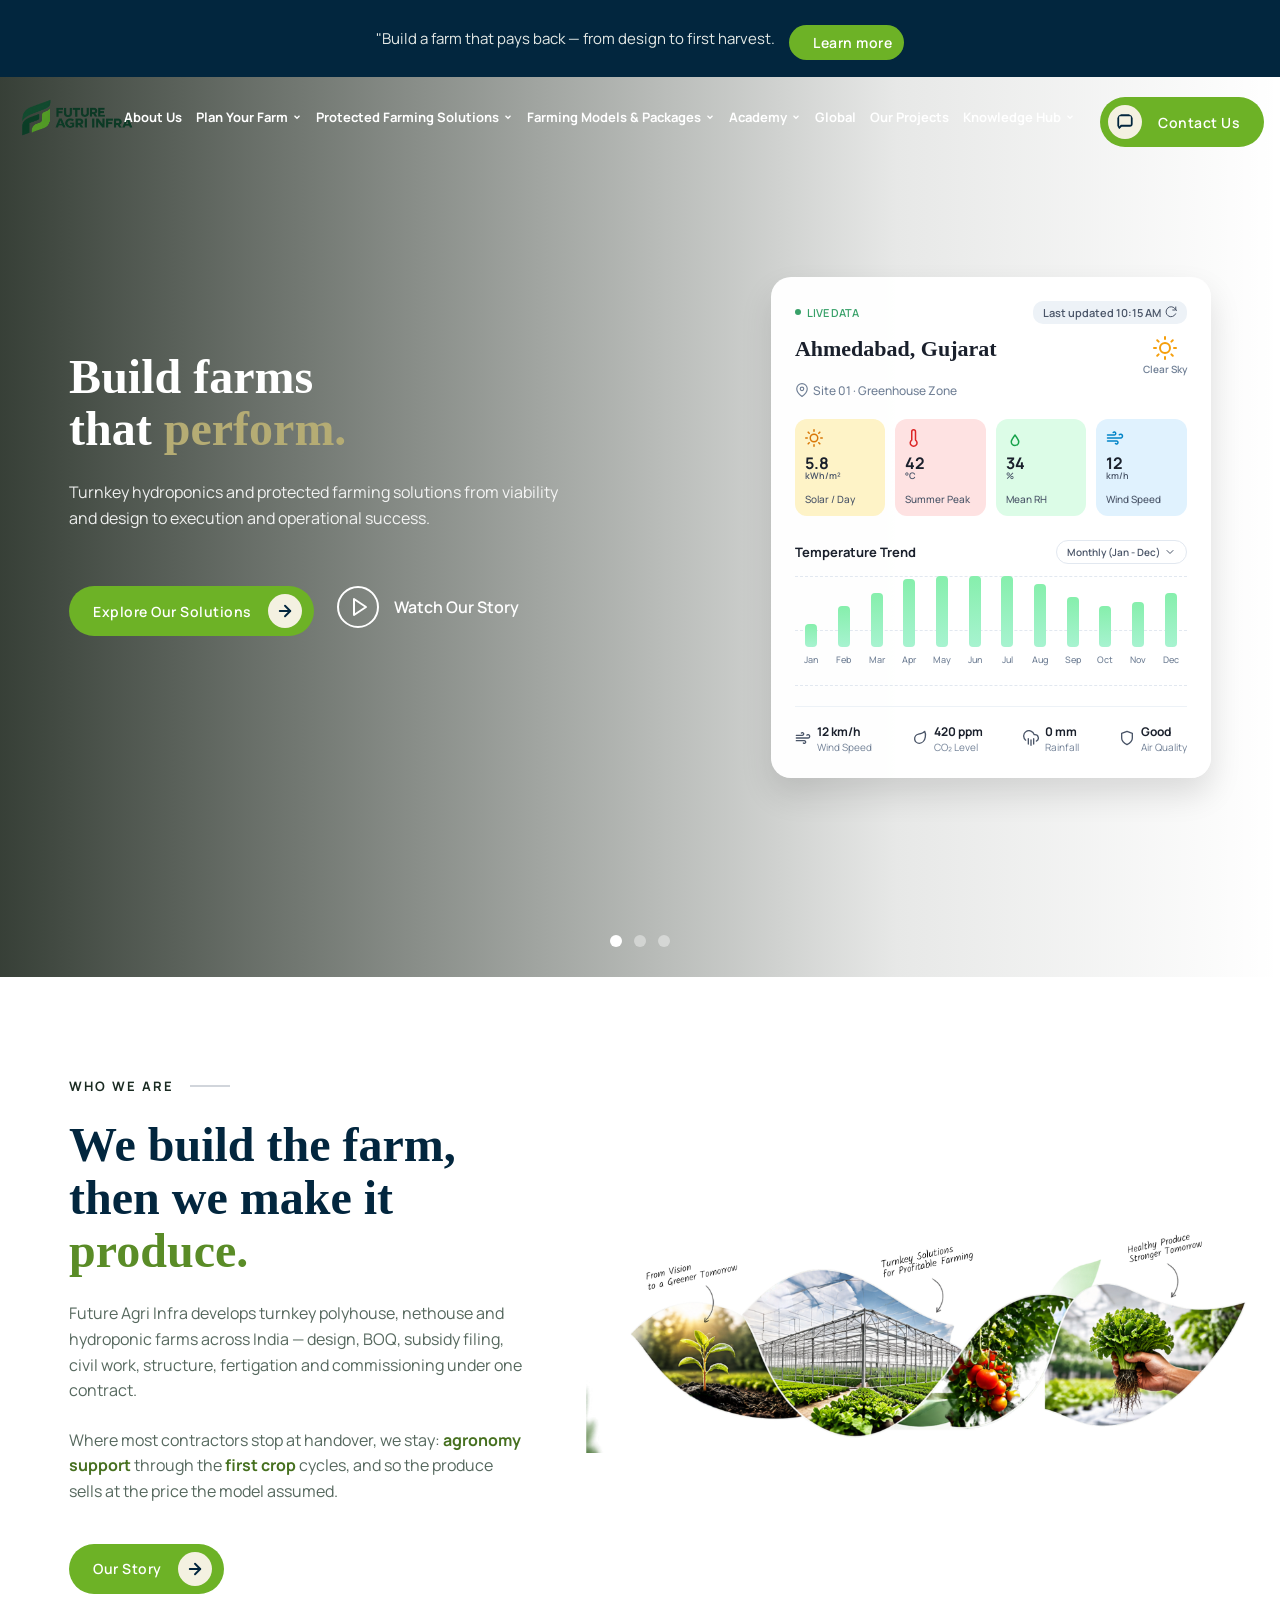
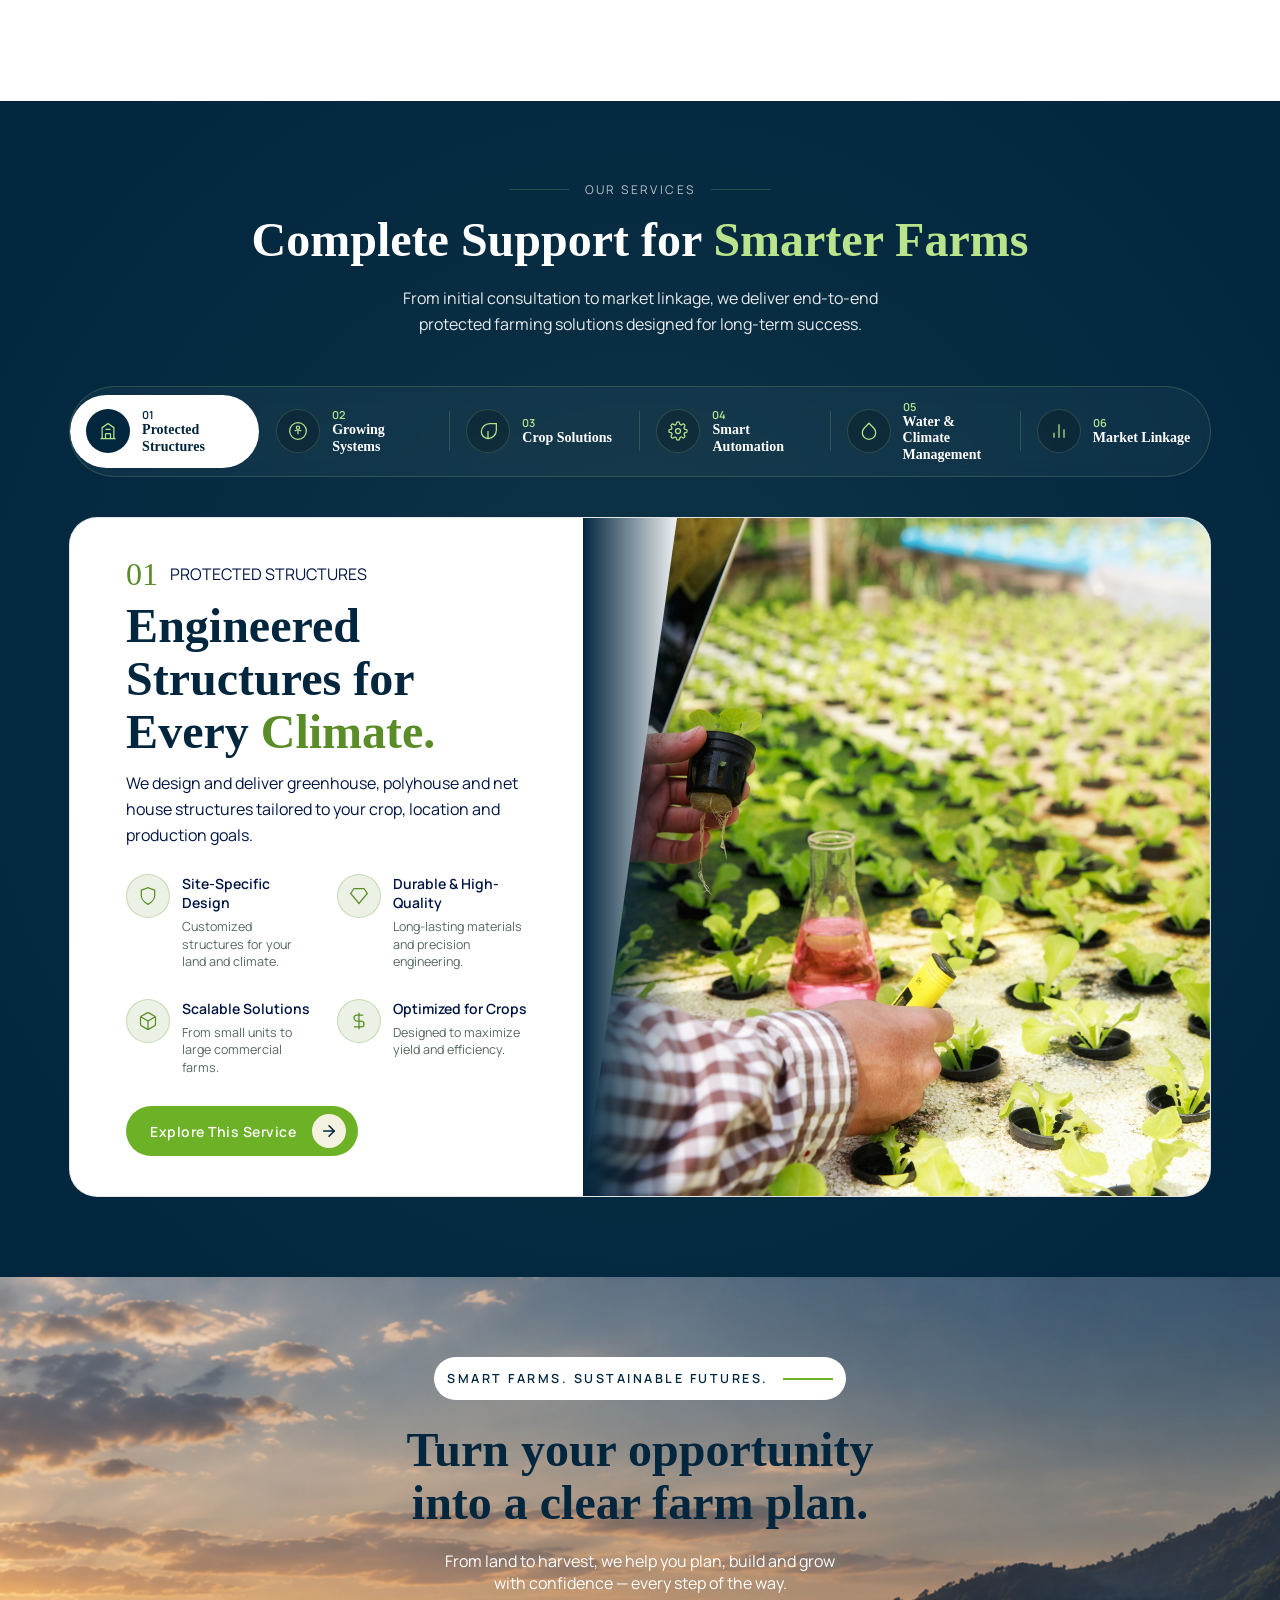
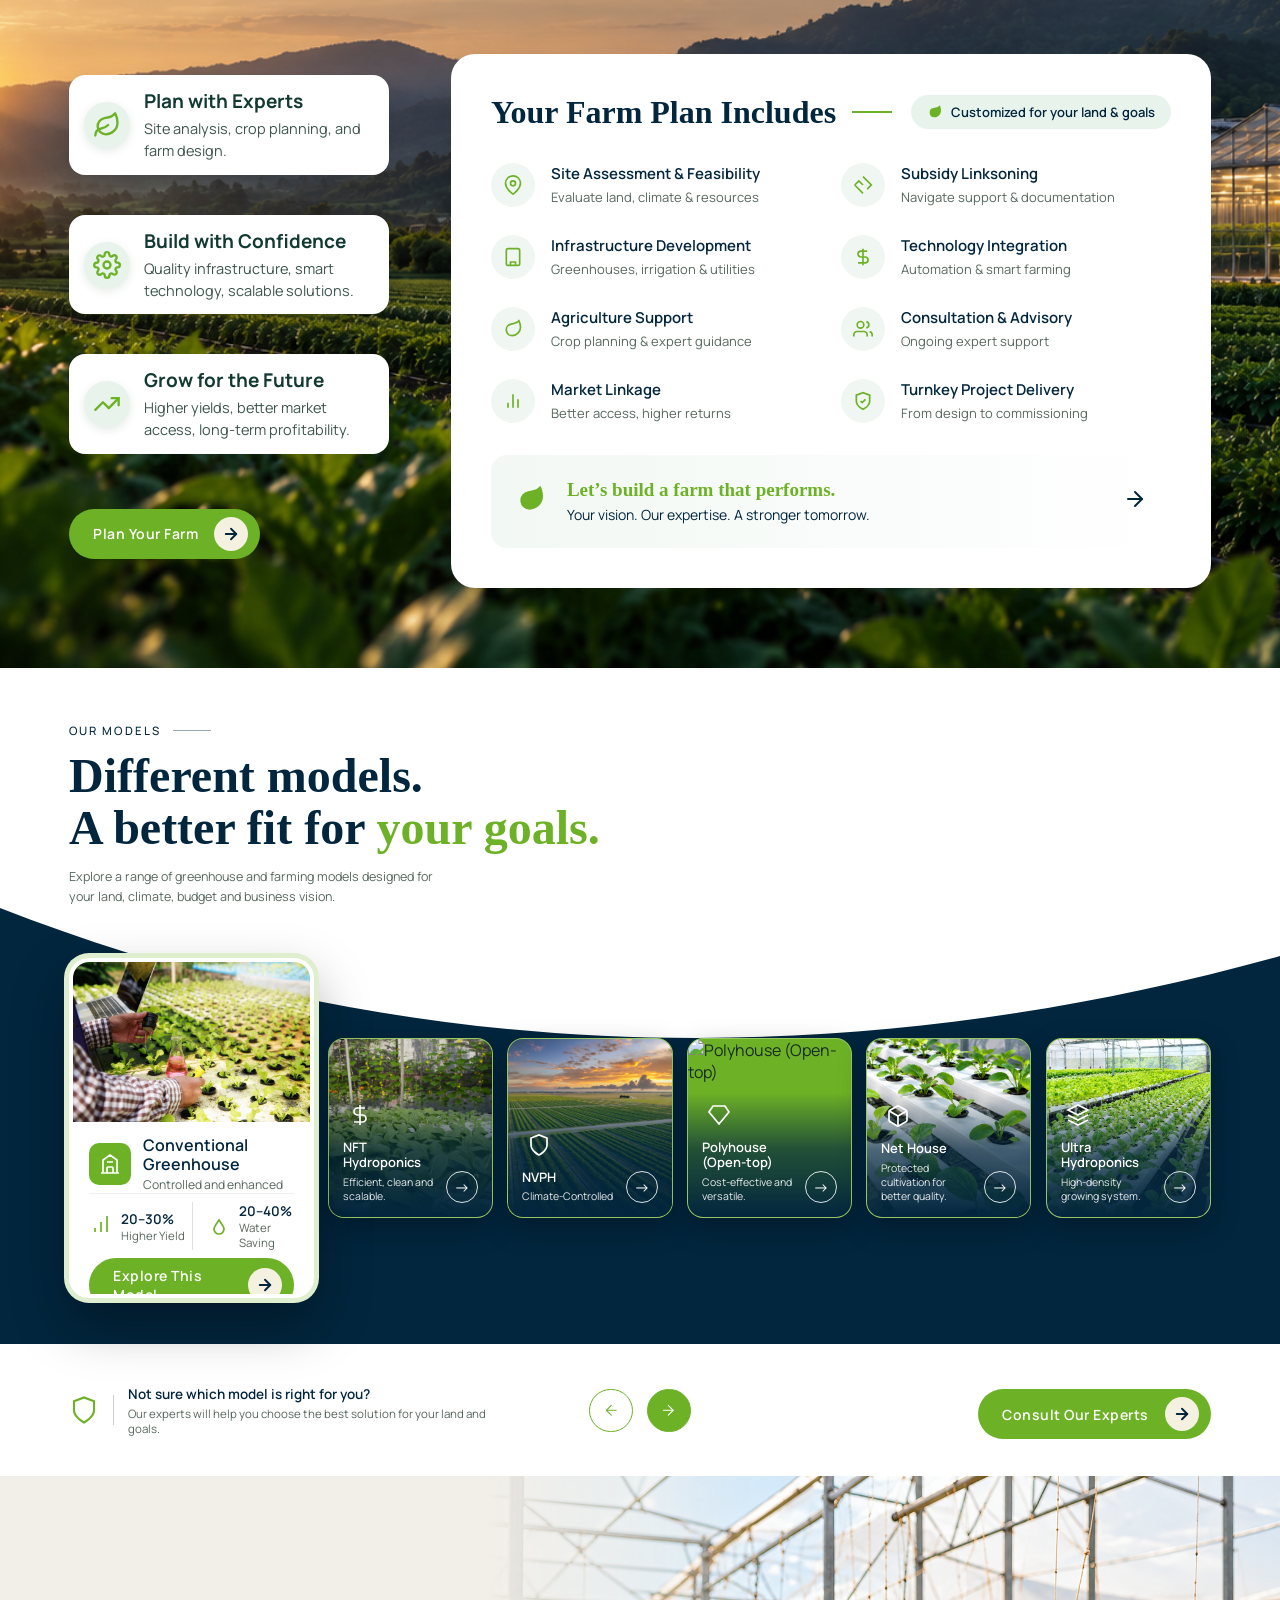
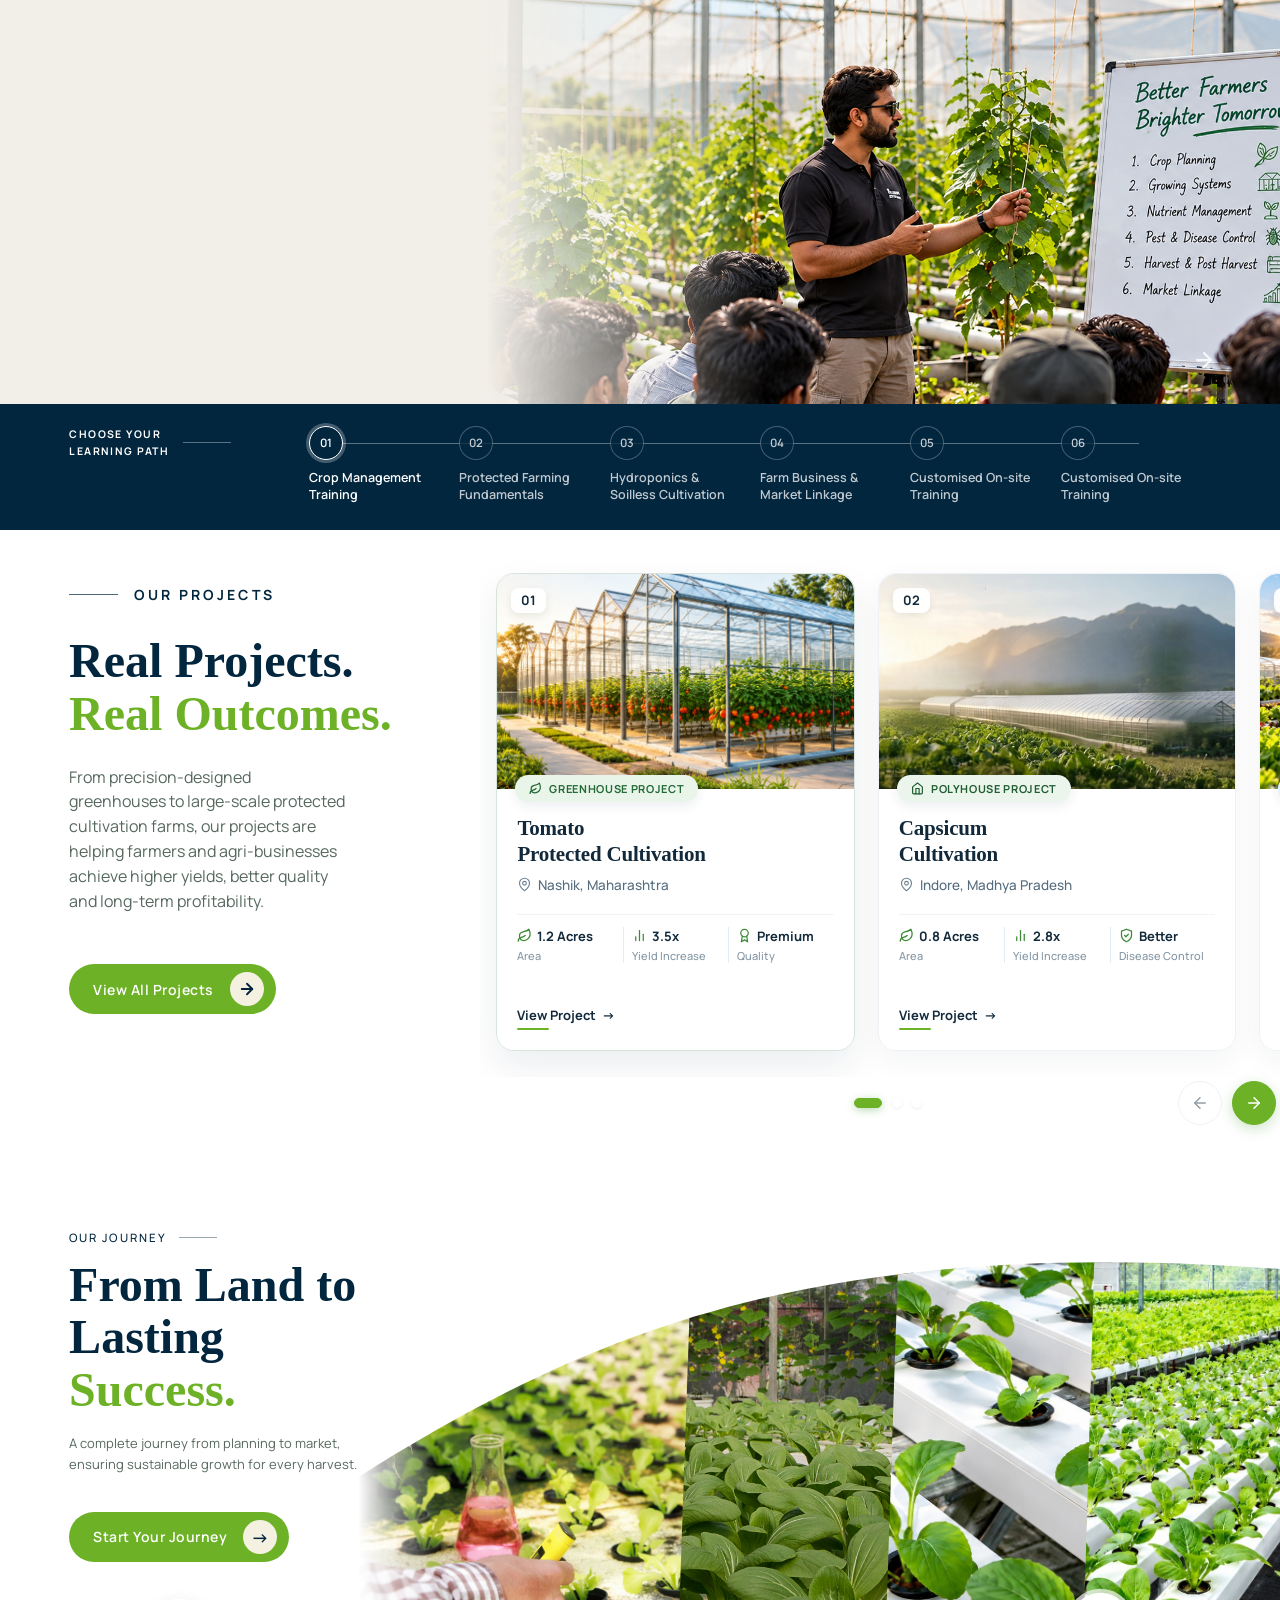
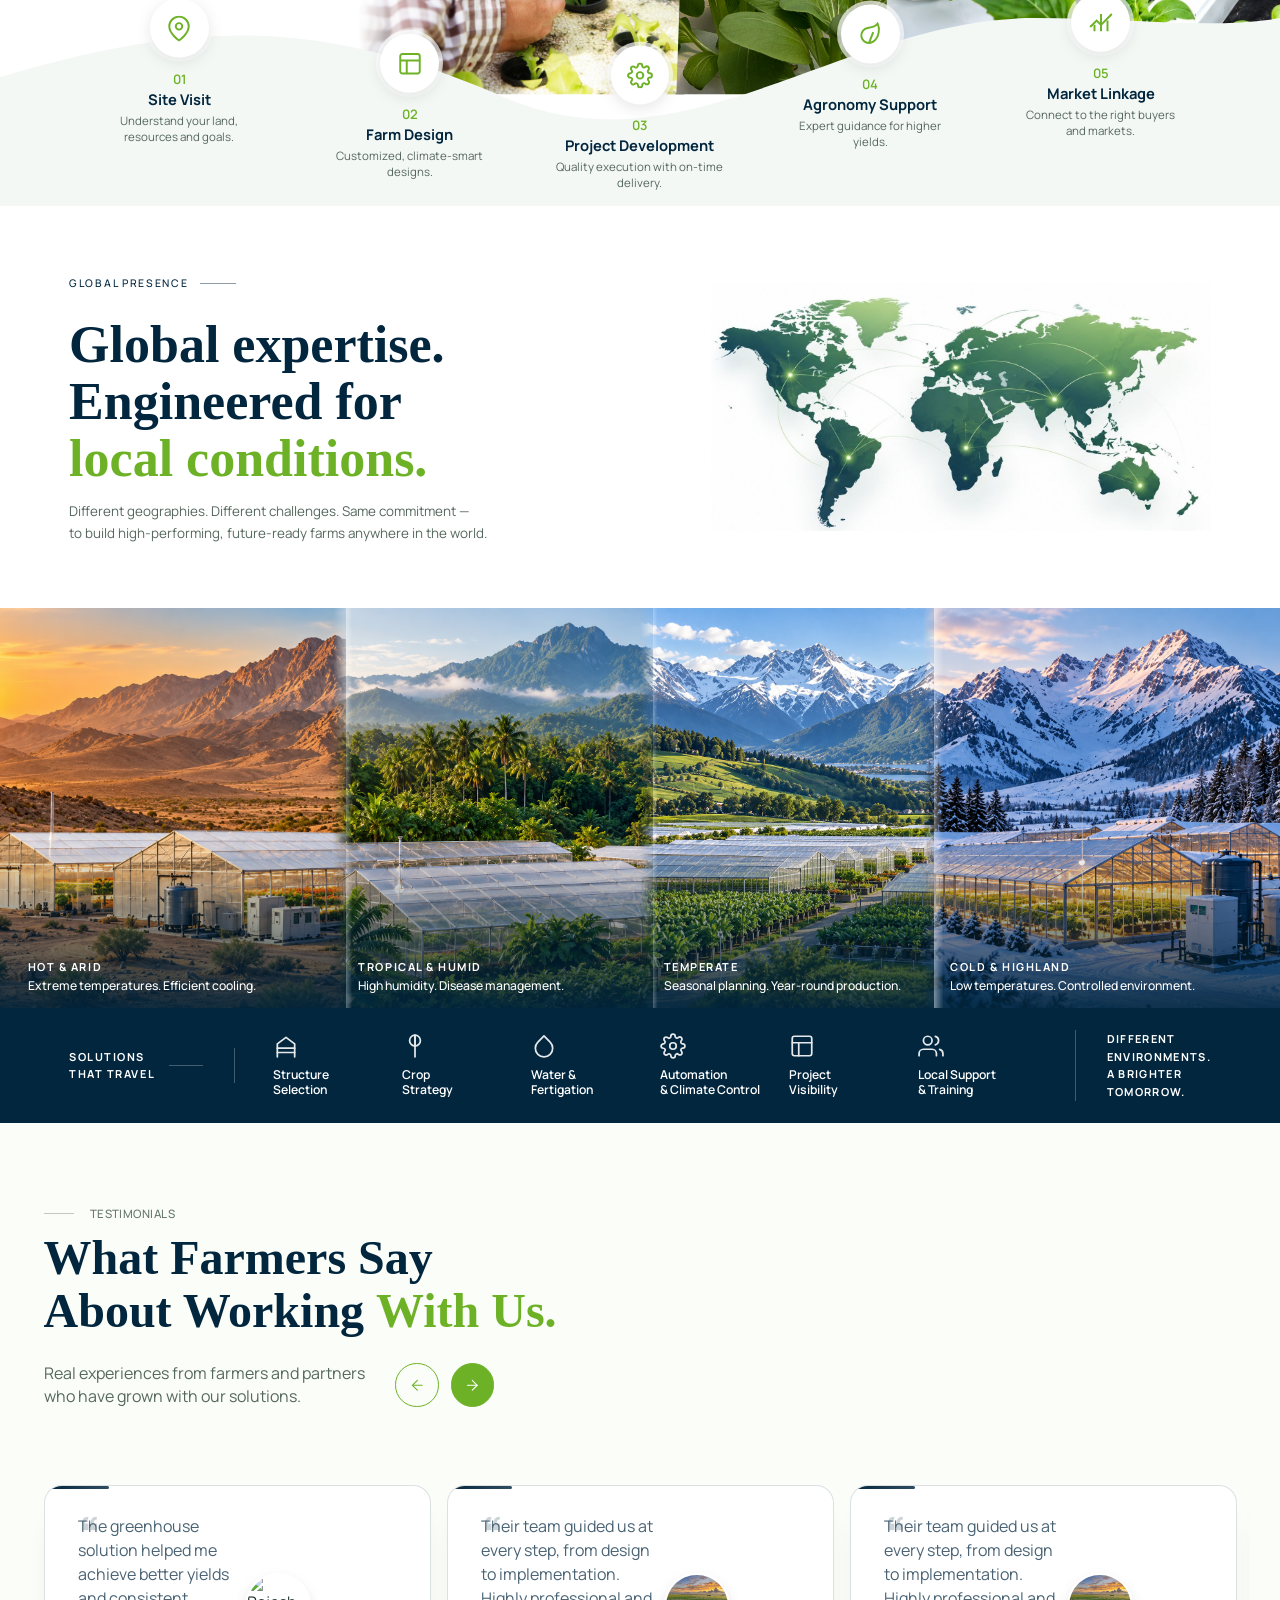
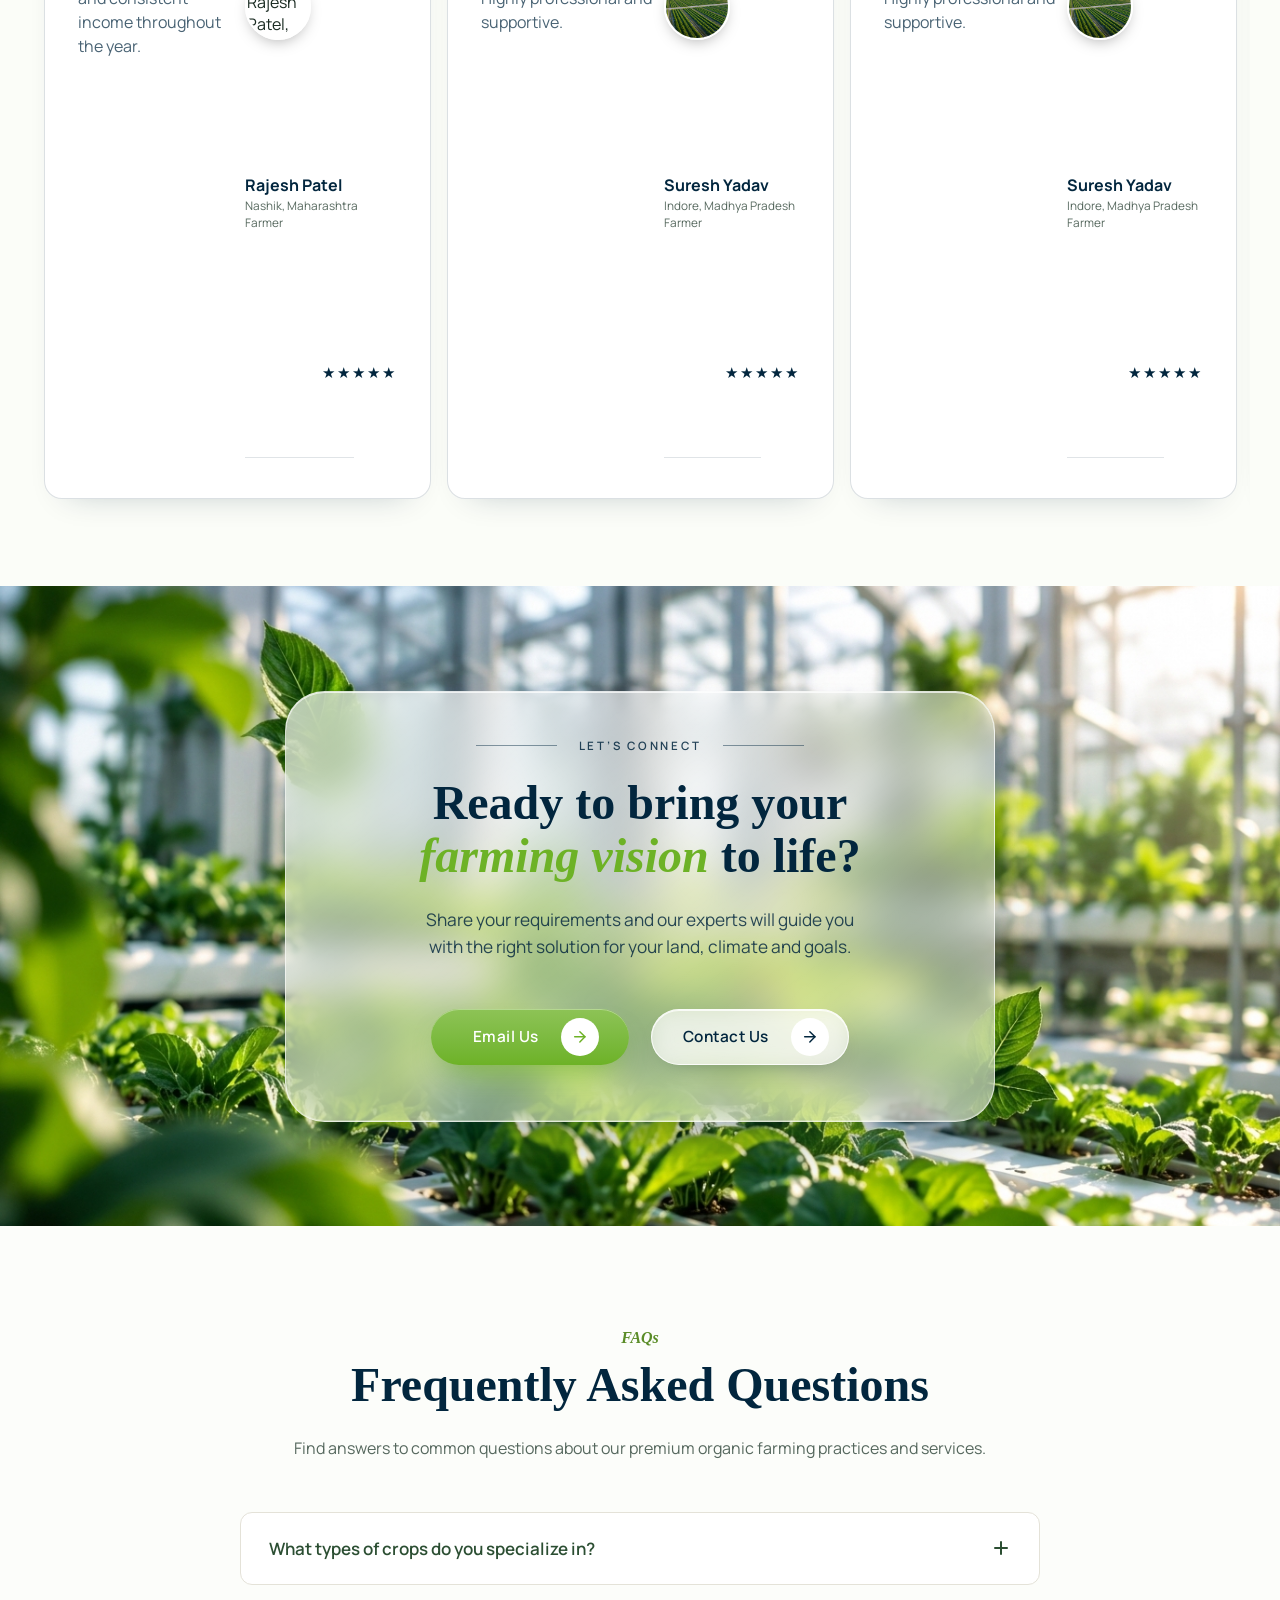
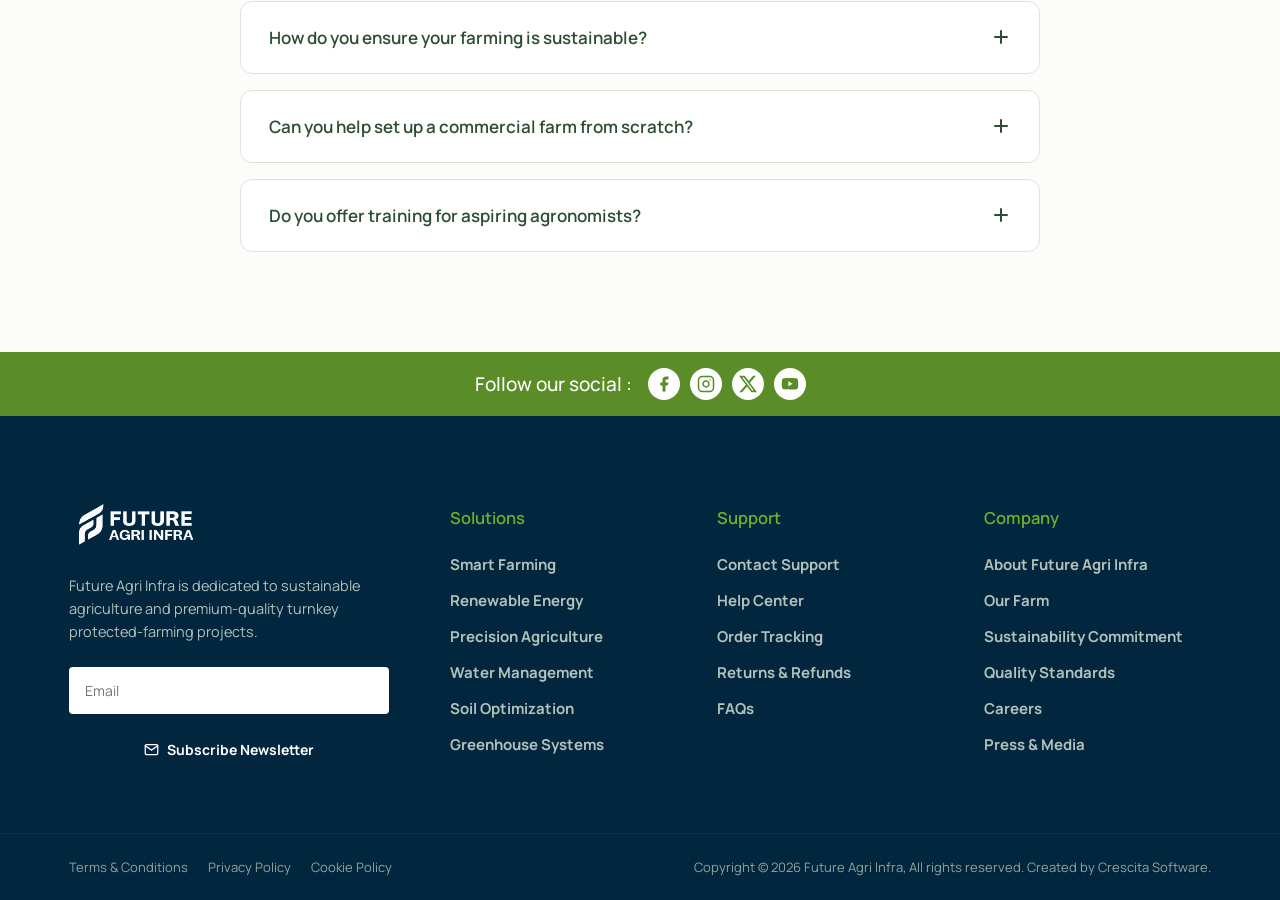
==== commit 3cb8f7f5: "Update Future Agri Infra website Co-authored-by: Copilot <223556219+Copilot@users.noreply.github.com" ====
--- a/index.html
+++ b/index.html
@@ -4,605 +4,1261 @@
 <head>
   <meta charset="UTF-8">
   <meta name="viewport" content="width=device-width, initial-scale=1.0">
-  <title>Future Agri Infra</title>
+  <title>Protected Farming Solutions</title>
   <link rel="preconnect" href="https://fonts.googleapis.com">
   <link rel="preconnect" href="https://fonts.gstatic.com" crossorigin>
   <link
     href="https://fonts.googleapis.com/css2?family=DM+Serif+Display:ital@0;1&family=Manrope:wght@400;500;600;700&display=swap"
     rel="stylesheet">
 
-  <link rel="stylesheet" href="style.css?v=1.5">
-
+  <link rel="stylesheet" href="style.css?v=1.9">
+  <link rel="stylesheet" href="resstyle.css?v=2.3">
 </head>
 
-<body>
-
-  <div class="afm-scope" id="afmScope">
-
-    <header>
-      <div class="afm-topbar">
-        <span>"Build a farm that pays back — from design to first harvest.</span>
-        <a href="#" class="afm-topbar__cta fm-cta-btn">Learn more </a>
-      </div>
-
-      <div class="afm-scrim" id="afmScrim"></div>
-
-      <nav class="afm-navbar" aria-label="Primary">
-        <a href="index.html" class="afm-brand">
-          <span class="afm-brand__mark">
-            <img src="images/logo.png" alt="botanix logo" style="height: 54px; width: auto; object-fit: contain;">
-          </span>
-
-        </a>
-
-        <ul class="afm-menu" id="afmMenu">
-          <li class="afm-menu__mobile-header">
-            <a href="index.html">
-              <img src="images/logo.png" alt="logo" style="height: 40px; width: auto; object-fit: contain;">
+<body class="protected-page">
+ 
+
+
+    <div class="afm-scope" id="afmScope">
+
+      <header>
+        <div class="afm-topbar">
+          <span>"Build a farm that pays back — from design to first harvest.</span>
+          <a href="#" class="afm-topbar__cta fm-cta-btn">Learn more </a>
+        </div>
+
+        <div class="afm-scrim" id="afmScrim"></div>
+
+        <nav class="afm-navbar" aria-label="Primary">
+          <a href="index.html" class="afm-brand">
+            <span class="afm-brand__mark">
+              <img src="images/logo.png" alt="botanix logo" style="height: 54px; width: auto; object-fit: contain;">
+            </span>
+
+          </a>
+
+          <ul class="afm-menu" id="afmMenu">
+            <li class="afm-menu__mobile-header">
+              <a href="index.html">
+                <img src="images/logo.png" alt="logo" style="height: 40px; width: auto; object-fit: contain;">
+              </a>
+              <button type="button" class="afm-menu__close" id="afmClose" aria-label="Close menu">
+                <svg viewBox="0 0 24 24" fill="none" stroke="currentColor" stroke-width="2.5" stroke-linecap="round"
+                  stroke-linejoin="round" width="24" height="24">
+                  <line x1="18" y1="6" x2="6" y2="18"></line>
+                  <line x1="6" y1="6" x2="18" y2="18"></line>
+                </svg>
+              </button>
+            </li>
+            <li class="afm-menu__item">
+              <a href="about.html" class="afm-menu__link">About Us</a>
+            </li>
+
+            <li class="afm-menu__item">
+              <a href="planfarm.html" class="afm-menu__link" aria-expanded="false">
+                Plan Your Farm
+                <svg class="afm-menu__caret" viewBox="0 0 24 24" fill="none" stroke="currentColor" stroke-width="3">
+                  <path d="M6 9l6 6 6-6" />
+                </svg>
+              </a>
+              <ul class="afm-dropdown">
+                <li><a href="planfarm.html" class="afm-dropdown__link">Plan Your Farm</a></li>
+                <li><a href="turnkey.html" class="afm-dropdown__link">Turnkey Farm Development</a></li>
+                <li><a href="#" class="afm-dropdown__link">Subsidy Liaisoning</a></li>
+                <li><a href="#" class="afm-dropdown__link">Agronomy Support</a></li>
+                <li><a href="#" class="afm-dropdown__link">Sales &amp; Market Linkage</a></li>
+                <li><a href="#" class="afm-dropdown__link">Consultation</a></li>
+              </ul>
+            </li>
+
+            <li class="afm-menu__item">
+              <button type="button" class="afm-menu__link" aria-expanded="false">
+                Protected Farming Solutions
+                <svg class="afm-menu__caret" viewBox="0 0 24 24" fill="none" stroke="currentColor" stroke-width="3">
+                  <path d="M6 9l6 6 6-6" />
+                </svg>
+              </button>
+
+              <div class="afm-mega">
+                <div class="afm-mega__grid">
+                  <div class="afm-mega__col">
+                    <p class="afm-mega__col-title">Protected Structures</p>
+                    <a href="polyhouse-fanpad.html" class="afm-mega__link">Fan &amp; Pad Polyhouse</a>
+                    <a href="#" class="afm-mega__link">Naturally Ventilated Polyhouse (NVPH)</a>
+                    <a href="#" class="afm-mega__link">Nethouse</a>
+                    <a href="#" class="afm-mega__link">Polynet House</a>
+                    <a href="#" class="afm-mega__link">Wire Rope Nethouse</a>
+                    <a href="#" class="afm-mega__link">Glasshouse</a>
+                  </div>
+                  <div class="afm-mega__col">
+                    <p class="afm-mega__col-title">Growing System Solution</p>
+                    <a href="#" class="afm-mega__link">Outdoor Hydroponics System</a>
+                    <a href="#" class="afm-mega__link">Cocopeat Based System</a>
+                    <a href="#" class="afm-mega__link">Soil-Based Growing System</a>
+                  </div>
+                  <div class="afm-mega__col">
+                    <p class="afm-mega__col-title">Crop Solutions</p>
+                    <a href="#" class="afm-mega__link">Exotic Leafy Greens</a>
+                    <a href="#" class="afm-mega__link">Exotic Vine Crops</a>
+                    <a href="#" class="afm-mega__link">Indian Vegetables</a>
+                    <a href="#" class="afm-mega__link">Berries</a>
+                    <a href="#" class="afm-mega__link">Medicinal Crops</a>
+                    <a href="#" class="afm-mega__link">Cannabis / Hemp</a>
+                    <a href="#" class="afm-mega__link">Flowers</a>
+                  </div>
+                  <div class="afm-mega__col">
+                    <p class="afm-mega__col-title">Automation Solutions</p>
+                    <a href="#" class="afm-mega__link">IoT Automation</a>
+                    <a href="#" class="afm-mega__link">Auto Fertigation Unit</a>
+                    <a href="#" class="afm-mega__link">Auto Dosing Unit</a>
+                    <a href="#" class="afm-mega__link">Sensors &amp; Measuring Devices</a>
+                  </div>
+                </div>
+                <div class="afm-mega__footer">
+                  <p class="afm-mega__footer-text">Not sure which structure fits your land? <strong>Talk to an
+                      agronomist.</strong></p>
+                  <a href="#" class="afm-mega__footer-link">Book a free site visit.</a>
+                </div>
+              </div>
+            </li>
+
+            <li class="afm-menu__item">
+              <button type="button" class="afm-menu__link" aria-expanded="false">
+                Farming Models &amp; Packages
+                <svg class="afm-menu__caret" viewBox="0 0 24 24" fill="none" stroke="currentColor" stroke-width="3">
+                  <path d="M6 9l6 6 6-6" />
+                </svg>
+              </button>
+              <ul class="afm-dropdown">
+                <li><a href="#" class="afm-dropdown__link">Outdoor Hydroponics &mdash; Fan-Pad Polyhouse + NFT</a></li>
+                <li><a href="#" class="afm-dropdown__link">Indoor Hydroponics</a></li>
+                <li><a href="#" class="afm-dropdown__link">NVPH &mdash; Growbag with Cocopeat</a></li>
+                <li><a href="#" class="afm-dropdown__link">NVPH &mdash; Soil-Based</a></li>
+                <li><a href="#" class="afm-dropdown__link">Nethouse &mdash; Soil-Based</a></li>
+                <li><a href="#" class="afm-dropdown__link">Glasshouse &mdash; Hydroponics</a></li>
+                <li><a href="#" class="afm-dropdown__link">ROI Calculator</a></li>
+              </ul>
+            </li>
+
+            <li class="afm-menu__item">
+              <button type="button" class="afm-menu__link" aria-expanded="false">
+                Academy
+                <svg class="afm-menu__caret" viewBox="0 0 24 24" fill="none" stroke="currentColor" stroke-width="3">
+                  <path d="M6 9l6 6 6-6" />
+                </svg>
+              </button>
+              <ul class="afm-dropdown">
+                <li><a href="#" class="afm-dropdown__link">Online Training</a></li>
+                <li><a href="#" class="afm-dropdown__link">Offline Training</a></li>
+                <li><a href="#" class="afm-dropdown__link">Live Webinar</a></li>
+              </ul>
+            </li>
+
+            <li class="afm-menu__item">
+              <a href="#" class="afm-menu__link">Global</a>
+            </li>
+
+            <li class="afm-menu__item">
+              <a href="#" class="afm-menu__link">Our Projects</a>
+            </li>
+
+            <li class="afm-menu__item">
+              <button type="button" class="afm-menu__link" aria-expanded="false">
+                Knowledge Hub
+                <svg class="afm-menu__caret" viewBox="0 0 24 24" fill="none" stroke="currentColor" stroke-width="3">
+                  <path d="M6 9l6 6 6-6" />
+                </svg>
+              </button>
+              <ul class="afm-dropdown">
+                <li><a href="#" class="afm-dropdown__link">Tools </a></li>
+                <li><a href="resources.html" class="afm-dropdown__link">Resources</a></li>
+                <li><a href="#" class="afm-dropdown__link">Blogs </a></li>
+              </ul>
+            </li>
+
+
+
+          </ul>
+
+          <div class="afm-navbar__actions">
+            <a href="contact.html" class="afm-btn-primary fm-cta-btn">
+              <svg width="15" height="15" viewBox="0 0 24 24" fill="none" stroke="currentColor" stroke-width="2.4">
+                <path d="M21 15a2 2 0 01-2 2H7l-4 4V5a2 2 0 012-2h14a2 2 0 012 2z" />
+              </svg>
+              <span>Contact Us</span>
             </a>
-            <button type="button" class="afm-menu__close" id="afmClose" aria-label="Close menu">
-              <svg viewBox="0 0 24 24" fill="none" stroke="currentColor" stroke-width="2.5" stroke-linecap="round"
-                stroke-linejoin="round" width="24" height="24">
-                <line x1="18" y1="6" x2="6" y2="18"></line>
-                <line x1="6" y1="6" x2="18" y2="18"></line>
-              </svg>
+            <button type="button" class="afm-burger" id="afmBurger" aria-label="Toggle menu" aria-expanded="false">
+              <span class="afm-burger__bars"></span>
             </button>
-          </li>
-          <li class="afm-menu__item">
-            <a href="about.html" class="afm-menu__link">About Us</a>
-          </li>
-
-          <li class="afm-menu__item">
-            <a href="planfarm.html" class="afm-menu__link" aria-expanded="false">
-              Plan Your Farm
-              <svg class="afm-menu__caret" viewBox="0 0 24 24" fill="none" stroke="currentColor" stroke-width="3">
-                <path d="M6 9l6 6 6-6" />
-              </svg>
-            </a>
-            <ul class="afm-dropdown">
-              <li><a href="planfarm.html" class="afm-dropdown__link">Plan Your Farm</a></li>
-              <li><a href="turnkey.html" class="afm-dropdown__link">Turnkey Farm Development</a></li>
-              <li><a href="#" class="afm-dropdown__link">Subsidy Liaisoning</a></li>
-              <li><a href="#" class="afm-dropdown__link">Agronomy Support</a></li>
-              <li><a href="#" class="afm-dropdown__link">Sales &amp; Market Linkage</a></li>
-              <li><a href="#" class="afm-dropdown__link">Consultation</a></li>
-            </ul>
-          </li>
-
-          <li class="afm-menu__item">
-            <button type="button" class="afm-menu__link" aria-expanded="false">
-              Protected Farming Solutions
-              <svg class="afm-menu__caret" viewBox="0 0 24 24" fill="none" stroke="currentColor" stroke-width="3">
-                <path d="M6 9l6 6 6-6" />
-              </svg>
-            </button>
-
-            <div class="afm-mega">
-              <div class="afm-mega__grid">
-                <div class="afm-mega__col">
-                  <p class="afm-mega__col-title">Protected Structures</p>
-                  <a href="#" class="afm-mega__link">Fan &amp; Pad Polyhouse</a>
-                  <a href="#" class="afm-mega__link">Naturally Ventilated Polyhouse (NVPH)</a>
-                  <a href="#" class="afm-mega__link">Nethouse</a>
-                  <a href="#" class="afm-mega__link">Polynet House</a>
-                  <a href="#" class="afm-mega__link">Wire Rope Nethouse</a>
-                  <a href="#" class="afm-mega__link">Glasshouse</a>
-                </div>
-                <div class="afm-mega__col">
-                  <p class="afm-mega__col-title">Growing System Solution</p>
-                  <a href="#" class="afm-mega__link">Outdoor Hydroponics System</a>
-                  <a href="#" class="afm-mega__link">Cocopeat Based System</a>
-                  <a href="#" class="afm-mega__link">Soil-Based Growing System</a>
-                </div>
-                <div class="afm-mega__col">
-                  <p class="afm-mega__col-title">Crop Solutions</p>
-                  <a href="#" class="afm-mega__link">Exotic Leafy Greens</a>
-                  <a href="#" class="afm-mega__link">Exotic Vine Crops</a>
-                  <a href="#" class="afm-mega__link">Indian Vegetables</a>
-                  <a href="#" class="afm-mega__link">Berries</a>
-                  <a href="#" class="afm-mega__link">Medicinal Crops</a>
-                  <a href="#" class="afm-mega__link">Cannabis / Hemp</a>
-                  <a href="#" class="afm-mega__link">Flowers</a>
-                </div>
-                <div class="afm-mega__col">
-                  <p class="afm-mega__col-title">Automation Solutions</p>
-                  <a href="#" class="afm-mega__link">IoT Automation</a>
-                  <a href="#" class="afm-mega__link">Auto Fertigation Unit</a>
-                  <a href="#" class="afm-mega__link">Auto Dosing Unit</a>
-                  <a href="#" class="afm-mega__link">Sensors &amp; Measuring Devices</a>
-                </div>
-              </div>
-              <div class="afm-mega__footer">
-                <p class="afm-mega__footer-text">Not sure which structure fits your land? <strong>Talk to an
-                    agronomist.</strong></p>
-                <a href="#" class="afm-mega__footer-link">Book a free site visit.</a>
-              </div>
-            </div>
-          </li>
-
-          <li class="afm-menu__item">
-            <button type="button" class="afm-menu__link" aria-expanded="false">
-              Farming Models &amp; Packages
-              <svg class="afm-menu__caret" viewBox="0 0 24 24" fill="none" stroke="currentColor" stroke-width="3">
-                <path d="M6 9l6 6 6-6" />
-              </svg>
-            </button>
-            <ul class="afm-dropdown">
-              <li><a href="#" class="afm-dropdown__link">Outdoor Hydroponics &mdash; Fan-Pad Polyhouse + NFT</a></li>
-              <li><a href="#" class="afm-dropdown__link">Indoor Hydroponics</a></li>
-              <li><a href="#" class="afm-dropdown__link">NVPH &mdash; Growbag with Cocopeat</a></li>
-              <li><a href="#" class="afm-dropdown__link">NVPH &mdash; Soil-Based</a></li>
-              <li><a href="#" class="afm-dropdown__link">Nethouse &mdash; Soil-Based</a></li>
-              <li><a href="#" class="afm-dropdown__link">Glasshouse &mdash; Hydroponics</a></li>
-              <li><a href="#" class="afm-dropdown__link">ROI Calculator</a></li>
-            </ul>
-          </li>
-
-          <li class="afm-menu__item">
-            <button type="button" class="afm-menu__link" aria-expanded="false">
-              Academy
-              <svg class="afm-menu__caret" viewBox="0 0 24 24" fill="none" stroke="currentColor" stroke-width="3">
-                <path d="M6 9l6 6 6-6" />
-              </svg>
-            </button>
-            <ul class="afm-dropdown">
-              <li><a href="#" class="afm-dropdown__link">Online Training</a></li>
-              <li><a href="#" class="afm-dropdown__link">Offline Training</a></li>
-              <li><a href="#" class="afm-dropdown__link">Live Webinar</a></li>
-            </ul>
-          </li>
-
-          <li class="afm-menu__item">
-            <a href="#" class="afm-menu__link">Global</a>
-          </li>
-
-          <li class="afm-menu__item">
-            <a href="#" class="afm-menu__link">Our Projects</a>
-          </li>
-
-          <li class="afm-menu__item">
-            <button type="button" class="afm-menu__link" aria-expanded="false">
-              Knowledge Hub
-              <svg class="afm-menu__caret" viewBox="0 0 24 24" fill="none" stroke="currentColor" stroke-width="3">
-                <path d="M6 9l6 6 6-6" />
-              </svg>
-            </button>
-            <ul class="afm-dropdown">
-              <li><a href="#" class="afm-dropdown__link">Tools </a></li>
-              <li><a href="#" class="afm-dropdown__link">Resources</a></li>
-              <li><a href="#" class="afm-dropdown__link">Blogs </a></li>
-            </ul>
-          </li>
-
-
-
-        </ul>
-
-        <div class="afm-navbar__actions">
-          <a href="#" class="afm-btn-primary fm-cta-btn">
-            <svg width="15" height="15" viewBox="0 0 24 24" fill="none" stroke="currentColor" stroke-width="2.4">
-              <path d="M21 15a2 2 0 01-2 2H7l-4 4V5a2 2 0 012-2h14a2 2 0 012 2z" />
-            </svg>
-            <span>Contact Us</span>
-          </a>
-          <button type="button" class="afm-burger" id="afmBurger" aria-label="Toggle menu" aria-expanded="false">
-            <span class="afm-burger__bars"></span>
-          </button>
+          </div>
+        </nav>
+      </header>
+
+      <section class="afm-hero">
+        <div class="afm-hero__slides" id="heroSlides">
+          <div class="afm-hero__slide active" style="background-image: url('images/try.png');"></div>
+          <div class="afm-hero__slide" style="background-image: url('images/banner3.jpeg');"></div>
+          <div class="afm-hero__slide" style="background-image: url('images/banner2.jpeg');"></div>
         </div>
-      </nav>
-    </header>
-
-    <section class="afm-hero">
-      <div class="afm-hero__slides" id="heroSlides">
-        <div class="afm-hero__slide active" style="background-image: url('images/try.png');"></div>
-        <div class="afm-hero__slide" style="background-image: url('images/banner3.jpeg');"></div>
-        <div class="afm-hero__slide" style="background-image: url('images/banner2.jpeg');"></div>
-      </div>
-      <div class="afm-hero__dots" id="heroDots">
-        <button class="afm-hero__dot active" data-slide="0" aria-label="Slide 1"></button>
-        <button class="afm-hero__dot" data-slide="1" aria-label="Slide 2"></button>
-        <button class="afm-hero__dot" data-slide="2" aria-label="Slide 3"></button>
-      </div>
-      <div class="afm-hero__container">
-        <div class="afm-hero__content">
-          <h1 class="afm-hero__heading fm-heading fm-heading--white">Build farms<br>that <span>perform.</span></h1>
-          <p class="afm-hero__desc fm-text fm-text--white">Turnkey hydroponics and protected farming solutions from
-            viability and design to
-            execution and operational success.</p>
-          <div class="afm-hero__actions">
-            <a href="#" class="afm-hero__cta-primary fm-cta-btn">
-              Explore Our Solutions
+        <div class="afm-hero__dots" id="heroDots">
+          <button class="afm-hero__dot active" data-slide="0" aria-label="Slide 1"></button>
+          <button class="afm-hero__dot" data-slide="1" aria-label="Slide 2"></button>
+          <button class="afm-hero__dot" data-slide="2" aria-label="Slide 3"></button>
+        </div>
+        <div class="afm-hero__container">
+          <div class="afm-hero__content">
+            <h1 class="afm-hero__heading fm-heading fm-heading--white">Build farms<br>that <span>perform.</span></h1>
+            <p class="afm-hero__desc fm-text fm-text--white">Turnkey hydroponics and protected farming solutions from
+              viability and design to
+              execution and operational success.</p>
+            <div class="afm-hero__actions">
+              <a href="#" class="afm-hero__cta-primary fm-cta-btn">
+                Explore Our Solutions
+                <svg width="20" height="20" viewBox="0 0 24 24" fill="none" stroke="currentColor" stroke-width="2.5"
+                  stroke-linecap="round" stroke-linejoin="round">
+                  <line x1="5" y1="12" x2="19" y2="12"></line>
+                  <polyline points="12 5 19 12 12 19"></polyline>
+                </svg>
+              </a>
+              <a href="#" class="afm-hero__cta-ghost">
+                <svg width="24" height="24" viewBox="0 0 24 24" fill="none" stroke="currentColor" stroke-width="2.5"
+                  stroke-linecap="round" stroke-linejoin="round">
+                  <circle cx="12" cy="12" r="10"></circle>
+                  <polygon points="10 8 16 12 10 16 10 8"></polygon>
+                </svg>
+                Watch Our Story
+              </a>
+            </div>
+          </div>
+
+          <div class="afm-hero__weather-cards-wrapper"
+            style="position: relative; width: 100%; max-width: 440px; display: flex; justify-content: flex-end;">
+            <div class="afm-hero__weather-card nwc-card" id="weatherCardNew">
+              <div class="nwc-header">
+                <div class="nwc-live"><span class="nwc-dot"></span> LIVE DATA</div>
+                <div class="nwc-updated">Last updated 10:15 AM <svg viewBox="0 0 24 24" fill="none"
+                    stroke="currentColor" stroke-width="2" stroke-linecap="round" stroke-linejoin="round">
+                    <path d="M21.5 2v6h-6M21.34 15.57a10 10 0 1 1-.59-9.21l5.25 5.25" />
+                  </svg></div>
+              </div>
+
+              <div class="nwc-title-area">
+                <h3 class="nwc-location">Ahmedabad, Gujarat</h3>
+                <div class="nwc-weather-icon">
+                  <svg viewBox="0 0 24 24" fill="none" stroke="#f59e0b" stroke-width="2" stroke-linecap="round"
+                    stroke-linejoin="round">
+                    <circle cx="12" cy="12" r="5" />
+                    <line x1="12" y1="1" x2="12" y2="3" />
+                    <line x1="12" y1="21" x2="12" y2="23" />
+                    <line x1="4.22" y1="4.22" x2="5.64" y2="5.64" />
+                    <line x1="18.36" y1="18.36" x2="19.78" y2="19.78" />
+                    <line x1="1" y1="12" x2="3" y2="12" />
+                    <line x1="21" y1="12" x2="23" y2="12" />
+                    <line x1="4.22" y1="19.78" x2="5.64" y2="18.36" />
+                    <line x1="18.36" y1="5.64" x2="19.78" y2="4.22" />
+                  </svg>
+                  <span>Clear Sky</span>
+                </div>
+              </div>
+
+              <div class="nwc-subtitle">
+                <svg viewBox="0 0 24 24" fill="none" stroke="currentColor" stroke-width="2" stroke-linecap="round"
+                  stroke-linejoin="round">
+                  <path d="M21 10c0 7-9 13-9 13s-9-6-9-13a9 9 0 0 1 18 0z"></path>
+                  <circle cx="12" cy="10" r="3"></circle>
+                </svg> Site 01 &middot; Greenhouse Zone
+              </div>
+
+              <div class="nwc-metrics">
+                <div class="nwc-metric nwc-metric--yellow">
+                  <svg viewBox="0 0 24 24" fill="none" stroke="currentColor" stroke-width="2" stroke-linecap="round"
+                    stroke-linejoin="round">
+                    <circle cx="12" cy="12" r="5" />
+                    <line x1="12" y1="1" x2="12" y2="3" />
+                    <line x1="12" y1="21" x2="12" y2="23" />
+                    <line x1="4.22" y1="4.22" x2="5.64" y2="5.64" />
+                    <line x1="18.36" y1="18.36" x2="19.78" y2="19.78" />
+                    <line x1="1" y1="12" x2="3" y2="12" />
+                    <line x1="21" y1="12" x2="23" y2="12" />
+                    <line x1="4.22" y1="19.78" x2="5.64" y2="18.36" />
+                    <line x1="18.36" y1="5.64" x2="19.78" y2="4.22" />
+                  </svg>
+                  <div class="nwc-val">5.8<span>kWh/m²</span></div>
+                  <div class="nwc-lbl">Solar / Day</div>
+                </div>
+                <div class="nwc-metric nwc-metric--red">
+                  <svg viewBox="0 0 24 24" fill="none" stroke="currentColor" stroke-width="2" stroke-linecap="round"
+                    stroke-linejoin="round">
+                    <path d="M14 14.76V3.5a2.5 2.5 0 0 0-5 0v11.26a4.5 4.5 0 1 0 5 0z"></path>
+                  </svg>
+                  <div class="nwc-val">42<span>°C</span></div>
+                  <div class="nwc-lbl">Summer Peak</div>
+                </div>
+                <div class="nwc-metric nwc-metric--green">
+                  <svg viewBox="0 0 24 24" fill="none" stroke="currentColor" stroke-width="2" stroke-linecap="round"
+                    stroke-linejoin="round">
+                    <path d="M12 22a5 5 0 0 0 5-5c0-2-5-9-5-9s-5 7-5 9a5 5 0 0 0 5 5z"></path>
+                  </svg>
+                  <div class="nwc-val">34<span>%</span></div>
+                  <div class="nwc-lbl">Mean RH</div>
+                </div>
+                <div class="nwc-metric nwc-metric--blue">
+                  <svg viewBox="0 0 24 24" fill="none" stroke="currentColor" stroke-width="2" stroke-linecap="round"
+                    stroke-linejoin="round">
+                    <path
+                      d="M9.59 4.59A2 2 0 1 1 11 8H2m10.59 11.41A2 2 0 1 0 14 16H2m15.73-8.27A2.5 2.5 0 1 1 19.5 12H2">
+                    </path>
+                  </svg>
+                  <div class="nwc-val">12 <span>km/h</span></div>
+                  <div class="nwc-lbl">Wind Speed</div>
+                </div>
+              </div>
+
+              <div class="nwc-chart-header">
+                <div class="nwc-chart-title">Temperature Trend</div>
+                <div class="nwc-dropdown">Monthly (Jan - Dec) <svg viewBox="0 0 24 24" fill="none" stroke="currentColor"
+                    stroke-width="2" stroke-linecap="round" stroke-linejoin="round">
+                    <polyline points="6 9 12 15 18 9"></polyline>
+                  </svg></div>
+              </div>
+
+              <div class="nwc-chart">
+                <div class="nwc-grid">
+                  <div class="nwc-grid-line"></div>
+                  <div class="nwc-grid-line"></div>
+                  <div class="nwc-grid-line"></div>
+                </div>
+                <div class="nwc-bars">
+                  <div class="nwc-bar-col">
+                    <div class="nwc-bar" style="height: 25%"></div><span>Jan</span>
+                  </div>
+                  <div class="nwc-bar-col">
+                    <div class="nwc-bar" style="height: 45%"></div><span>Feb</span>
+                  </div>
+                  <div class="nwc-bar-col">
+                    <div class="nwc-bar" style="height: 60%"></div><span>Mar</span>
+                  </div>
+                  <div class="nwc-bar-col">
+                    <div class="nwc-bar" style="height: 75%"></div><span>Apr</span>
+                  </div>
+                  <div class="nwc-bar-col">
+                    <div class="nwc-bar" style="height: 90%"></div><span>May</span>
+                  </div>
+                  <div class="nwc-bar-col">
+                    <div class="nwc-bar" style="height: 100%"></div><span>Jun</span>
+                  </div>
+                  <div class="nwc-bar-col">
+                    <div class="nwc-bar" style="height: 85%"></div><span>Jul</span>
+                  </div>
+                  <div class="nwc-bar-col">
+                    <div class="nwc-bar" style="height: 70%"></div><span>Aug</span>
+                  </div>
+                  <div class="nwc-bar-col">
+                    <div class="nwc-bar" style="height: 55%"></div><span>Sep</span>
+                  </div>
+                  <div class="nwc-bar-col">
+                    <div class="nwc-bar" style="height: 45%"></div><span>Oct</span>
+                  </div>
+                  <div class="nwc-bar-col">
+                    <div class="nwc-bar" style="height: 50%"></div><span>Nov</span>
+                  </div>
+                  <div class="nwc-bar-col">
+                    <div class="nwc-bar" style="height: 60%"></div><span>Dec</span>
+                  </div>
+                </div>
+              </div>
+
+              <div class="nwc-footer">
+                <div class="nwc-ft-item">
+                  <svg viewBox="0 0 24 24" fill="none" stroke="currentColor" stroke-width="2" stroke-linecap="round"
+                    stroke-linejoin="round">
+                    <path
+                      d="M9.59 4.59A2 2 0 1 1 11 8H2m10.59 11.41A2 2 0 1 0 14 16H2m15.73-8.27A2.5 2.5 0 1 1 19.5 12H2">
+                    </path>
+                  </svg>
+                  <div><strong>12 km/h</strong><span>Wind Speed</span></div>
+                </div>
+                <div class="nwc-ft-item">
+                  <svg viewBox="0 0 24 24" fill="none" stroke="currentColor" stroke-width="2" stroke-linecap="round"
+                    stroke-linejoin="round">
+                    <path d="M11 20A7 7 0 0 1 9.8 6.1C15.5 5 17 4.48 19 2c1 2 2 4.18 1 8.3C19.2 15.6 15.5 20 11 20z">
+                    </path>
+                  </svg>
+                  <div><strong>420 ppm</strong><span>CO₂ Level</span></div>
+                </div>
+                <div class="nwc-ft-item">
+                  <svg viewBox="0 0 24 24" fill="none" stroke="currentColor" stroke-width="2" stroke-linecap="round"
+                    stroke-linejoin="round">
+                    <line x1="16" y1="13" x2="16" y2="21"></line>
+                    <line x1="8" y1="13" x2="8" y2="21"></line>
+                    <line x1="12" y1="15" x2="12" y2="23"></line>
+                    <path d="M20 16.58A5 5 0 0 0 18 7h-1.26A8 8 0 1 0 4 15.25"></path>
+                  </svg>
+                  <div><strong>0 mm</strong><span>Rainfall</span></div>
+                </div>
+                <div class="nwc-ft-item">
+                  <svg viewBox="0 0 24 24" fill="none" stroke="currentColor" stroke-width="2" stroke-linecap="round"
+                    stroke-linejoin="round">
+                    <path d="M12 22s8-4 8-10V5l-8-3-8 3v7c0 6 8 10 8 10z"></path>
+                  </svg>
+                  <div><strong>Good</strong><span>Air Quality</span></div>
+                </div>
+              </div>
+            </div>
+
+            <div class="afm-hero__weather-card" id="weatherCardOld"
+              style="display: none; width: 100%; max-width: 380px;">
+              <div class="afm-hero__weather-header">Detected location</div>
+              <h3 class="afm-hero__weather-location">Ahmedabad, Gujarat</h3>
+
+              <ul class="afm-hero__weather-stats">
+                <li>Solar / day <strong>5.8 kWh/m²</strong></li>
+                <li>Summer peak <strong>42 °C</strong></li>
+                <li>Mean RH <strong>34 %</strong></li>
+              </ul>
+
+              <div class="afm-hero__weather-chart-title">Monthly max temp Jan — Dec</div>
+
+              <div class="afm-hero__chart">
+                <div class="afm-hero__chart-bar" style="height: 60%"></div>
+                <div class="afm-hero__chart-bar" style="height: 75%"></div>
+                <div class="afm-hero__chart-bar" style="height: 90%"></div>
+                <div class="afm-hero__chart-bar" style="height: 100%"></div>
+                <div class="afm-hero__chart-bar" style="height: 100%"></div>
+                <div class="afm-hero__chart-bar" style="height: 85%"></div>
+                <div class="afm-hero__chart-bar" style="height: 70%"></div>
+                <div class="afm-hero__chart-bar" style="height: 55%"></div>
+                <div class="afm-hero__chart-bar" style="height: 50%"></div>
+                <div class="afm-hero__chart-bar" style="height: 55%"></div>
+                <div class="afm-hero__chart-bar" style="height: 60%"></div>
+                <div class="afm-hero__chart-bar" style="height: 55%"></div>
+              </div>
+
+              <div class="afm-hero__weather-icons">
+                <svg viewBox="0 0 24 24">
+                  <path
+                    d="M9.59 4.59A2 2 0 1 1 11 8H2m10.59 11.41A2 2 0 1 0 14 16H2m15.73-8.27A2.5 2.5 0 1 1 19.5 12H2">
+                  </path>
+                </svg>
+                <svg viewBox="0 0 24 24">
+                  <path d="M14 14.76V3.5a2.5 2.5 0 0 0-5 0v11.26a4.5 4.5 0 1 0 5 0z"></path>
+                </svg>
+                <svg viewBox="0 0 24 24">
+                  <path d="M12 22a5 5 0 0 0 5-5c0-2-5-9-5-9s-5 7-5 9a5 5 0 0 0 5 5z"></path>
+                </svg>
+                <svg viewBox="0 0 24 24">
+                  <circle cx="12" cy="12" r="5"></circle>
+                  <line x1="12" y1="1" x2="12" y2="3"></line>
+                  <line x1="12" y1="21" x2="12" y2="23"></line>
+                  <line x1="4.22" y1="4.22" x2="5.64" y2="5.64"></line>
+                  <line x1="18.36" y1="18.36" x2="19.78" y2="19.78"></line>
+                  <line x1="1" y1="12" x2="3" y2="12"></line>
+                  <line x1="21" y1="12" x2="23" y2="12"></line>
+                  <line x1="4.22" y1="19.78" x2="5.64" y2="18.36"></line>
+                  <line x1="18.36" y1="5.64" x2="19.78" y2="4.22"></line>
+                </svg>
+                <svg viewBox="0 0 24 24">
+                  <path d="M17.5 19H9a7 7 0 1 1 6.71-9h1.79a4.5 4.5 0 1 1 0 9Z"></path>
+                </svg>
+                <svg viewBox="0 0 24 24">
+                  <path
+                    d="M9.59 4.59A2 2 0 1 1 11 8H2m10.59 11.41A2 2 0 1 0 14 16H2m15.73-8.27A2.5 2.5 0 1 1 19.5 12H2">
+                  </path>
+                </svg>
+                <svg viewBox="0 0 24 24">
+                  <path d="M12 22s8-4 8-10V5l-8-3-8 3v7c0 6 8 10 8 10z"></path>
+                </svg>
+              </div>
+            </div>
+
+          </div>
+        </div>
+      </section>
+
+      <section class="afm-wwa">
+        <div class="afm-wwa__container">
+          <div class="afm-wwa__content">
+            <div class="afm-wwa__eyebrow">Who We Are</div>
+            <h2 class="afm-wwa__heading fm-heading">We build the farm,<br>then we make it <span>produce.</span></h2>
+            <p class="afm-wwa__text fm-text">
+              Future Agri Infra develops turnkey polyhouse, nethouse and hydroponic farms across India — design, BOQ,
+              subsidy filing, civil work, structure, fertigation and commissioning under one contract.
+            </p>
+            <p class="afm-wwa__text fm-text">
+              Where most contractors stop at handover, we stay: <strong>agronomy support</strong> through the
+              <strong>first crop</strong> cycles, and so the produce sells at the price the model assumed.
+            </p>
+            <a href="#" class="afm-wwa__cta fm-cta-btn">
+              Our Story
               <svg width="20" height="20" viewBox="0 0 24 24" fill="none" stroke="currentColor" stroke-width="2.5"
                 stroke-linecap="round" stroke-linejoin="round">
                 <line x1="5" y1="12" x2="19" y2="12"></line>
                 <polyline points="12 5 19 12 12 19"></polyline>
               </svg>
             </a>
-            <a href="#" class="afm-hero__cta-ghost">
-              <svg width="24" height="24" viewBox="0 0 24 24" fill="none" stroke="currentColor" stroke-width="2.5"
-                stroke-linecap="round" stroke-linejoin="round">
-                <circle cx="12" cy="12" r="10"></circle>
-                <polygon points="10 8 16 12 10 16 10 8"></polygon>
-              </svg>
-              Watch Our Story
-            </a>
+          </div>
+          <div class="afm-wwa__visual">
+            <img src="images/width_779.png" alt="Collage of greenhouse and fresh produce" class="afm-wwa__image">
           </div>
         </div>
-
-        <div class="afm-hero__weather-cards-wrapper"
-          style="position: relative; width: 100%; max-width: 440px; display: flex; justify-content: flex-end;">
-          <div class="afm-hero__weather-card nwc-card" id="weatherCardNew">
-            <div class="nwc-header">
-              <div class="nwc-live"><span class="nwc-dot"></span> LIVE DATA</div>
-              <div class="nwc-updated">Last updated 10:15 AM <svg viewBox="0 0 24 24" fill="none" stroke="currentColor"
-                  stroke-width="2" stroke-linecap="round" stroke-linejoin="round">
-                  <path d="M21.5 2v6h-6M21.34 15.57a10 10 0 1 1-.59-9.21l5.25 5.25" />
-                </svg></div>
-            </div>
-
-            <div class="nwc-title-area">
-              <h3 class="nwc-location">Ahmedabad, Gujarat</h3>
-              <div class="nwc-weather-icon">
-                <svg viewBox="0 0 24 24" fill="none" stroke="#f59e0b" stroke-width="2" stroke-linecap="round"
+      </section>
+
+
+
+      <!-- Services Tabs Section -->
+      <section class="sfs-section" data-autoplay="false">
+        <div class="sfs-bg-overlay"></div>
+        <div class="sfs-container">
+
+          <div class="sfs-header">
+            <div class="sfs-eyebrow">
+              <span class="sfs-line"></span>
+              <span class="sfs-eyebrow-text">OUR SERVICES</span>
+              <span class="sfs-line"></span>
+            </div>
+            <h2 class="sfs-h2 fm-heading fm-heading--white">Complete Support for <span class="sfs-accent-text">Smarter
+                Farms</span></h2>
+            <p class="sfs-subtitle fm-text fm-text--white">From initial consultation to market linkage, we deliver
+              end-to-end protected farming solutions designed for long-term success.</p>
+          </div>
+
+          <div class="sfs-tab-bar-wrap">
+            <div class="sfs-tab-bar" role="tablist" aria-label="Services">
+              <button class="sfs-tab sfs-is-active" role="tab" aria-selected="true" aria-controls="sfs-panel"
+                data-index="0">
+                <span class="sfs-tab-icon">
+                  <svg viewBox="0 0 24 24" fill="none" stroke="currentColor" stroke-width="1.5">
+                    <path d="M3 21h18M5 21V8l7-5 7 5v13M9 21v-5a1 1 0 0 1 1-1h4a1 1 0 0 1 1 1v5M9 10h6" />
+                  </svg>
+                </span>
+                <span class="sfs-tab-content">
+                  <span class="sfs-tab-num">01</span>
+                  <span class="sfs-tab-label">Protected Structures</span>
+                </span>
+              </button>
+              <span class="sfs-divider"></span>
+              <button class="sfs-tab" role="tab" aria-selected="false" aria-controls="sfs-panel" data-index="1">
+                <span class="sfs-tab-icon">
+                  <svg viewBox="0 0 24 24" fill="none" stroke="currentColor" stroke-width="1.5">
+                    <path
+                      d="M12 22a10 10 0 1 0 0-20 10 10 0 0 0 0 20zM12 16v-6M12 10a2 2 0 1 0 0-4 2 2 0 0 0 0 4zM16 12l-4-2M8 12l4-2" />
+                  </svg>
+                </span>
+                <span class="sfs-tab-content">
+                  <span class="sfs-tab-num">02</span>
+                  <span class="sfs-tab-label">Growing Systems</span>
+                </span>
+              </button>
+              <span class="sfs-divider"></span>
+              <button class="sfs-tab" role="tab" aria-selected="false" aria-controls="sfs-panel" data-index="2">
+                <span class="sfs-tab-icon">
+                  <svg viewBox="0 0 24 24" fill="none" stroke="currentColor" stroke-width="1.5">
+                    <path d="M12 21A10 10 0 0 0 22 11V3h-8a10 10 0 0 0-10 10v0c0 4.418 3.582 8 8 8zM12 21v-9" />
+                  </svg>
+                </span>
+                <span class="sfs-tab-content">
+                  <span class="sfs-tab-num">03</span>
+                  <span class="sfs-tab-label">Crop Solutions</span>
+                </span>
+              </button>
+              <span class="sfs-divider"></span>
+              <button class="sfs-tab" role="tab" aria-selected="false" aria-controls="sfs-panel" data-index="3">
+                <span class="sfs-tab-icon">
+                  <svg viewBox="0 0 24 24" fill="none" stroke="currentColor" stroke-width="1.5">
+                    <path
+                      d="M12 15a3 3 0 1 0 0-6 3 3 0 0 0 0 6zM19.4 15a1.65 1.65 0 0 0 .33 1.82l.06.06a2 2 0 0 1-2.83 2.83l-.06-.06a1.65 1.65 0 0 0-1.82-.33 1.65 1.65 0 0 0-1 1.51V21a2 2 0 0 1-4 0v-.09A1.65 1.65 0 0 0 9 19.4a1.65 1.65 0 0 0-1.82.33l-.06.06a2 2 0 0 1-2.83-2.83l.06-.06a1.65 1.65 0 0 0 .33-1.82 1.65 1.65 0 0 0-1.51-1H3a2 2 0 0 1 0-4h.09A1.65 1.65 0 0 0 4.6 9a1.65 1.65 0 0 0-.33-1.82l-.06-.06a2 2 0 0 1 2.83-2.83l.06.06a1.65 1.65 0 0 0 1.82.33H9a1.65 1.65 0 0 0 1-1.51V3a2 2 0 0 1 4 0v.09a1.65 1.65 0 0 0 1 1.51 1.65 1.65 0 0 0 1.82-.33l.06-.06a2 2 0 0 1 2.83 2.83l-.06.06a1.65 1.65 0 0 0-.33 1.82V9a1.65 1.65 0 0 0 1.51 1H21a2 2 0 0 1 0 4h-.09a1.65 1.65 0 0 0-1.51 1z" />
+                  </svg>
+                </span>
+                <span class="sfs-tab-content">
+                  <span class="sfs-tab-num">04</span>
+                  <span class="sfs-tab-label">Smart Automation</span>
+                </span>
+              </button>
+              <span class="sfs-divider"></span>
+              <button class="sfs-tab" role="tab" aria-selected="false" aria-controls="sfs-panel" data-index="4">
+                <span class="sfs-tab-icon">
+                  <svg viewBox="0 0 24 24" fill="none" stroke="currentColor" stroke-width="1.5">
+                    <path d="M12 2.69l5.66 5.66a8 8 0 1 1-11.31 0z" />
+                  </svg>
+                </span>
+                <span class="sfs-tab-content">
+                  <span class="sfs-tab-num">05</span>
+                  <span class="sfs-tab-label">Water & Climate Management</span>
+                </span>
+              </button>
+              <span class="sfs-divider"></span>
+              <button class="sfs-tab" role="tab" aria-selected="false" aria-controls="sfs-panel" data-index="5">
+                <span class="sfs-tab-icon">
+                  <svg viewBox="0 0 24 24" fill="none" stroke="currentColor" stroke-width="1.5">
+                    <path d="M18 20V10M12 20V4M6 20v-6" />
+                  </svg>
+                </span>
+                <span class="sfs-tab-content">
+                  <span class="sfs-tab-num">06</span>
+                  <span class="sfs-tab-label">Market Linkage</span>
+                </span>
+              </button>
+            </div>
+            <div class="sfs-nav" aria-hidden="true">
+              <button type="button" class="fmpj-nav__btn fmpj-nav__btn--prev" id="sfs-nav-prev"
+                aria-label="Previous tabs">
+                <svg viewBox="0 0 24 24" fill="none" stroke="currentColor" stroke-width="1.6" stroke-linecap="round"
                   stroke-linejoin="round">
-                  <circle cx="12" cy="12" r="5" />
-                  <line x1="12" y1="1" x2="12" y2="3" />
-                  <line x1="12" y1="21" x2="12" y2="23" />
-                  <line x1="4.22" y1="4.22" x2="5.64" y2="5.64" />
-                  <line x1="18.36" y1="18.36" x2="19.78" y2="19.78" />
-                  <line x1="1" y1="12" x2="3" y2="12" />
-                  <line x1="21" y1="12" x2="23" y2="12" />
-                  <line x1="4.22" y1="19.78" x2="5.64" y2="18.36" />
-                  <line x1="18.36" y1="5.64" x2="19.78" y2="4.22" />
-                </svg>
-                <span>Clear Sky</span>
-              </div>
-            </div>
-
-            <div class="nwc-subtitle">
-              <svg viewBox="0 0 24 24" fill="none" stroke="currentColor" stroke-width="2" stroke-linecap="round"
-                stroke-linejoin="round">
-                <path d="M21 10c0 7-9 13-9 13s-9-6-9-13a9 9 0 0 1 18 0z"></path>
-                <circle cx="12" cy="10" r="3"></circle>
-              </svg> Site 01 &middot; Greenhouse Zone
-            </div>
-
-            <div class="nwc-metrics">
-              <div class="nwc-metric nwc-metric--yellow">
-                <svg viewBox="0 0 24 24" fill="none" stroke="currentColor" stroke-width="2" stroke-linecap="round"
+                  <line x1="19" y1="12" x2="5" y2="12"></line>
+                  <polyline points="12 19 5 12 12 5"></polyline>
+                </svg>
+              </button>
+              <button type="button" class="fmpj-nav__btn fmpj-nav__btn--next" id="sfs-nav-next" aria-label="Next tabs">
+                <svg viewBox="0 0 24 24" fill="none" stroke="currentColor" stroke-width="1.6" stroke-linecap="round"
                   stroke-linejoin="round">
-                  <circle cx="12" cy="12" r="5" />
-                  <line x1="12" y1="1" x2="12" y2="3" />
-                  <line x1="12" y1="21" x2="12" y2="23" />
-                  <line x1="4.22" y1="4.22" x2="5.64" y2="5.64" />
-                  <line x1="18.36" y1="18.36" x2="19.78" y2="19.78" />
-                  <line x1="1" y1="12" x2="3" y2="12" />
-                  <line x1="21" y1="12" x2="23" y2="12" />
-                  <line x1="4.22" y1="19.78" x2="5.64" y2="18.36" />
-                  <line x1="18.36" y1="5.64" x2="19.78" y2="4.22" />
-                </svg>
-                <div class="nwc-val">5.8<span>kWh/m²</span></div>
-                <div class="nwc-lbl">Solar / Day</div>
-              </div>
-              <div class="nwc-metric nwc-metric--red">
-                <svg viewBox="0 0 24 24" fill="none" stroke="currentColor" stroke-width="2" stroke-linecap="round"
-                  stroke-linejoin="round">
-                  <path d="M14 14.76V3.5a2.5 2.5 0 0 0-5 0v11.26a4.5 4.5 0 1 0 5 0z"></path>
-                </svg>
-                <div class="nwc-val">42<span>°C</span></div>
-                <div class="nwc-lbl">Summer Peak</div>
-              </div>
-              <div class="nwc-metric nwc-metric--green">
-                <svg viewBox="0 0 24 24" fill="none" stroke="currentColor" stroke-width="2" stroke-linecap="round"
-                  stroke-linejoin="round">
-                  <path d="M12 22a5 5 0 0 0 5-5c0-2-5-9-5-9s-5 7-5 9a5 5 0 0 0 5 5z"></path>
-                </svg>
-                <div class="nwc-val">34<span>%</span></div>
-                <div class="nwc-lbl">Mean RH</div>
-              </div>
-              <div class="nwc-metric nwc-metric--blue">
-                <svg viewBox="0 0 24 24" fill="none" stroke="currentColor" stroke-width="2" stroke-linecap="round"
-                  stroke-linejoin="round">
+                  <line x1="5" y1="12" x2="19" y2="12"></line>
+                  <polyline points="12 5 19 12 12 19"></polyline>
+                </svg>
+              </button>
+            </div>
+          </div>
+
+          <div class="sfs-panel" id="sfs-panel" role="tabpanel" aria-labelledby="sfs-tab-0">
+            <div class="sfs-panel-left">
+              <div class="sfs-panel-left-content">
+                <div class="sfs-panel-header">
+                  <span class="sfs-panel-num" id="sfs-content-num">01</span>
+                  <span class="sfs-panel-label" id="sfs-content-label">PROTECTED STRUCTURES</span>
+                </div>
+                <h3 class="afm-wwa__heading fm-heading" id="sfs-content-title">Engineered Structures for Every <span
+                    class="fmdm__accent">Climate.</span>
+                </h3>
+                <p class="sfs-panel-desc fm-text" id="sfs-content-desc">We design and deliver greenhouse, polyhouse and
+                  net house
+                  structures tailored to your crop, location and production goals.</p>
+
+                <div class="sfs-features" id="sfs-content-features">
+                  <div class="sfs-feature">
+                    <span class="sfs-feature-icon">
+                      <svg viewBox="0 0 24 24" fill="none" stroke="currentColor" stroke-width="1.5">
+                        <path d="M12 22s8-4 8-10V5l-8-3-8 3v7c0 6 8 10 8 10z" />
+                      </svg>
+                    </span>
+                    <div class="sfs-feature-text">
+                      <h4 class="sfs-feature-title">Site-Specific Design</h4>
+                      <p class="sfs-feature-desc">Customized structures for your land and climate.</p>
+                    </div>
+                  </div>
+                  <div class="sfs-feature">
+                    <span class="sfs-feature-icon">
+                      <svg viewBox="0 0 24 24" fill="none" stroke="currentColor" stroke-width="1.5">
+                        <path d="M6 3h12l4 6-10 12L2 9z" />
+                      </svg>
+                    </span>
+                    <div class="sfs-feature-text">
+                      <h4 class="sfs-feature-title">Durable & High-Quality</h4>
+                      <p class="sfs-feature-desc">Long-lasting materials and precision engineering.</p>
+                    </div>
+                  </div>
+                  <div class="sfs-feature">
+                    <span class="sfs-feature-icon">
+                      <svg viewBox="0 0 24 24" fill="none" stroke="currentColor" stroke-width="1.5">
+                        <path
+                          d="M21 16V8a2 2 0 0 0-1-1.73l-7-4a2 2 0 0 0-2 0l-7 4A2 2 0 0 0 3 8v8a2 2 0 0 0 1 1.73l7 4a2 2 0 0 0 2 0l7-4A2 2 0 0 0 21 16z" />
+                        <polyline points="3.27 6.96 12 12.01 20.73 6.96" />
+                        <line x1="12" y1="22.08" x2="12" y2="12" />
+                      </svg>
+                    </span>
+                    <div class="sfs-feature-text">
+                      <h4 class="sfs-feature-title">Scalable Solutions</h4>
+                      <p class="sfs-feature-desc">From small units to large commercial farms.</p>
+                    </div>
+                  </div>
+                  <div class="sfs-feature">
+                    <span class="sfs-feature-icon">
+                      <svg viewBox="0 0 24 24" fill="none" stroke="currentColor" stroke-width="1.5">
+                        <path d="M12 2v20M17 5H9.5a3.5 3.5 0 0 0 0 7h5a3.5 3.5 0 0 1 0 7H6" />
+                      </svg>
+                    </span>
+                    <div class="sfs-feature-text">
+                      <h4 class="sfs-feature-title">Optimized for Crops</h4>
+                      <p class="sfs-feature-desc">Designed to maximize yield and efficiency.</p>
+                    </div>
+                  </div>
+                </div>
+
+                <a href="#" class="sfs-cta fm-cta-btn">
+                  Explore This Service
+                  <svg class="sfs-arrow" viewBox="0 0 24 24" fill="none" stroke="currentColor" stroke-width="2"
+                    stroke-linecap="round" stroke-linejoin="round">
+                    <line x1="5" y1="12" x2="19" y2="12"></line>
+                    <polyline points="12 5 19 12 12 19"></polyline>
+                  </svg>
+                </a>
+              </div>
+            </div>
+            <div class="sfs-panel-right">
+              <div class="sfs-image-gradient"></div>
+              <img src="images/farm1.jpeg" alt="Protected Structures" class="sfs-image" id="sfs-content-image">
+            </div>
+          </div>
+
+        </div>
+      </section>
+
+
+
+
+
+
+
+
+      <section class="fmpf" id="plan-your-farm">
+        <div class="fmpf__overlay"></div>
+
+        <div class="fmpf__header">
+          <span class="fmpf-eyebrow">
+            SMART FARMS. SUSTAINABLE FUTURES.
+            <i class="fmpf-eyebrow__line"></i>
+          </span>
+          <h2 class="fm-heading fmpf__title">
+            Turn your opportunity<br>
+            into a clear farm plan.
+          </h2>
+          <p class="new-ss">
+            From land to harvest, we help you plan, build and grow<br>
+            with confidence — every step of the way.
+          </p>
+        </div>
+
+        <div class="fmpf__container">
+
+          <div class="fmpf-left">
+            <div class="fmpf-feature">
+              <div class="fmpf-feature__icon">
+                <svg width="28" height="28" viewBox="0 0 24 24" fill="none" stroke="currentColor" stroke-width="2"
+                  stroke-linecap="round" stroke-linejoin="round">
+                  <path d="M11 20A7 7 0 0 1 9.8 6.1C15.5 5 17 4.48 19 2c1 2 2 4.18 2 8 0 5.5-4.78 10-10 10Z" />
+                  <path d="M2 21c0-3 1.85-5.36 5.08-6C9.5 14.52 12 13 13 12" />
+                </svg>
+              </div>
+              <div class="fmpf-feature__content">
+                <h3 class="fmpf-feature__title">Plan with Experts</h3>
+                <p class="fmpf-feature__desc">Site analysis, crop planning, and farm design.</p>
+              </div>
+            </div>
+
+            <div class="fmpf-feature">
+              <div class="fmpf-feature__icon">
+                <svg width="28" height="28" viewBox="0 0 24 24" fill="none" stroke="currentColor" stroke-width="2"
+                  stroke-linecap="round" stroke-linejoin="round">
+                  <circle cx="12" cy="12" r="3" />
                   <path
-                    d="M9.59 4.59A2 2 0 1 1 11 8H2m10.59 11.41A2 2 0 1 0 14 16H2m15.73-8.27A2.5 2.5 0 1 1 19.5 12H2">
-                  </path>
-                </svg>
-                <div class="nwc-val">12 <span>km/h</span></div>
-                <div class="nwc-lbl">Wind Speed</div>
-              </div>
-            </div>
-
-            <div class="nwc-chart-header">
-              <div class="nwc-chart-title">Temperature Trend</div>
-              <div class="nwc-dropdown">Monthly (Jan - Dec) <svg viewBox="0 0 24 24" fill="none" stroke="currentColor"
-                  stroke-width="2" stroke-linecap="round" stroke-linejoin="round">
-                  <polyline points="6 9 12 15 18 9"></polyline>
-                </svg></div>
-            </div>
-
-            <div class="nwc-chart">
-              <div class="nwc-grid">
-                <div class="nwc-grid-line"></div>
-                <div class="nwc-grid-line"></div>
-                <div class="nwc-grid-line"></div>
-              </div>
-              <div class="nwc-bars">
-                <div class="nwc-bar-col">
-                  <div class="nwc-bar" style="height: 25%"></div><span>Jan</span>
-                </div>
-                <div class="nwc-bar-col">
-                  <div class="nwc-bar" style="height: 45%"></div><span>Feb</span>
-                </div>
-                <div class="nwc-bar-col">
-                  <div class="nwc-bar" style="height: 60%"></div><span>Mar</span>
-                </div>
-                <div class="nwc-bar-col">
-                  <div class="nwc-bar" style="height: 75%"></div><span>Apr</span>
-                </div>
-                <div class="nwc-bar-col">
-                  <div class="nwc-bar" style="height: 90%"></div><span>May</span>
-                </div>
-                <div class="nwc-bar-col">
-                  <div class="nwc-bar" style="height: 100%"></div><span>Jun</span>
-                </div>
-                <div class="nwc-bar-col">
-                  <div class="nwc-bar" style="height: 85%"></div><span>Jul</span>
-                </div>
-                <div class="nwc-bar-col">
-                  <div class="nwc-bar" style="height: 70%"></div><span>Aug</span>
-                </div>
-                <div class="nwc-bar-col">
-                  <div class="nwc-bar" style="height: 55%"></div><span>Sep</span>
-                </div>
-                <div class="nwc-bar-col">
-                  <div class="nwc-bar" style="height: 45%"></div><span>Oct</span>
-                </div>
-                <div class="nwc-bar-col">
-                  <div class="nwc-bar" style="height: 50%"></div><span>Nov</span>
-                </div>
-                <div class="nwc-bar-col">
-                  <div class="nwc-bar" style="height: 60%"></div><span>Dec</span>
-                </div>
-              </div>
-            </div>
-
-            <div class="nwc-footer">
-              <div class="nwc-ft-item">
-                <svg viewBox="0 0 24 24" fill="none" stroke="currentColor" stroke-width="2" stroke-linecap="round"
-                  stroke-linejoin="round">
-                  <path
-                    d="M9.59 4.59A2 2 0 1 1 11 8H2m10.59 11.41A2 2 0 1 0 14 16H2m15.73-8.27A2.5 2.5 0 1 1 19.5 12H2">
-                  </path>
-                </svg>
-                <div><strong>12 km/h</strong><span>Wind Speed</span></div>
-              </div>
-              <div class="nwc-ft-item">
-                <svg viewBox="0 0 24 24" fill="none" stroke="currentColor" stroke-width="2" stroke-linecap="round"
-                  stroke-linejoin="round">
-                  <path d="M11 20A7 7 0 0 1 9.8 6.1C15.5 5 17 4.48 19 2c1 2 2 4.18 1 8.3C19.2 15.6 15.5 20 11 20z">
-                  </path>
-                </svg>
-                <div><strong>420 ppm</strong><span>CO₂ Level</span></div>
-              </div>
-              <div class="nwc-ft-item">
-                <svg viewBox="0 0 24 24" fill="none" stroke="currentColor" stroke-width="2" stroke-linecap="round"
-                  stroke-linejoin="round">
-                  <line x1="16" y1="13" x2="16" y2="21"></line>
-                  <line x1="8" y1="13" x2="8" y2="21"></line>
-                  <line x1="12" y1="15" x2="12" y2="23"></line>
-                  <path d="M20 16.58A5 5 0 0 0 18 7h-1.26A8 8 0 1 0 4 15.25"></path>
-                </svg>
-                <div><strong>0 mm</strong><span>Rainfall</span></div>
-              </div>
-              <div class="nwc-ft-item">
-                <svg viewBox="0 0 24 24" fill="none" stroke="currentColor" stroke-width="2" stroke-linecap="round"
-                  stroke-linejoin="round">
-                  <path d="M12 22s8-4 8-10V5l-8-3-8 3v7c0 6 8 10 8 10z"></path>
-                </svg>
-                <div><strong>Good</strong><span>Air Quality</span></div>
-              </div>
-            </div>
-          </div>
-
-          <div class="afm-hero__weather-card" id="weatherCardOld" style="display: none; width: 100%; max-width: 380px;">
-            <div class="afm-hero__weather-header">Detected location</div>
-            <h3 class="afm-hero__weather-location">Ahmedabad, Gujarat</h3>
-
-            <ul class="afm-hero__weather-stats">
-              <li>Solar / day <strong>5.8 kWh/m²</strong></li>
-              <li>Summer peak <strong>42 °C</strong></li>
-              <li>Mean RH <strong>34 %</strong></li>
-            </ul>
-
-            <div class="afm-hero__weather-chart-title">Monthly max temp Jan — Dec</div>
-
-            <div class="afm-hero__chart">
-              <div class="afm-hero__chart-bar" style="height: 60%"></div>
-              <div class="afm-hero__chart-bar" style="height: 75%"></div>
-              <div class="afm-hero__chart-bar" style="height: 90%"></div>
-              <div class="afm-hero__chart-bar" style="height: 100%"></div>
-              <div class="afm-hero__chart-bar" style="height: 100%"></div>
-              <div class="afm-hero__chart-bar" style="height: 85%"></div>
-              <div class="afm-hero__chart-bar" style="height: 70%"></div>
-              <div class="afm-hero__chart-bar" style="height: 55%"></div>
-              <div class="afm-hero__chart-bar" style="height: 50%"></div>
-              <div class="afm-hero__chart-bar" style="height: 55%"></div>
-              <div class="afm-hero__chart-bar" style="height: 60%"></div>
-              <div class="afm-hero__chart-bar" style="height: 55%"></div>
-            </div>
-
-            <div class="afm-hero__weather-icons">
-              <svg viewBox="0 0 24 24">
-                <path d="M9.59 4.59A2 2 0 1 1 11 8H2m10.59 11.41A2 2 0 1 0 14 16H2m15.73-8.27A2.5 2.5 0 1 1 19.5 12H2">
-                </path>
-              </svg>
-              <svg viewBox="0 0 24 24">
-                <path d="M14 14.76V3.5a2.5 2.5 0 0 0-5 0v11.26a4.5 4.5 0 1 0 5 0z"></path>
-              </svg>
-              <svg viewBox="0 0 24 24">
-                <path d="M12 22a5 5 0 0 0 5-5c0-2-5-9-5-9s-5 7-5 9a5 5 0 0 0 5 5z"></path>
-              </svg>
-              <svg viewBox="0 0 24 24">
-                <circle cx="12" cy="12" r="5"></circle>
-                <line x1="12" y1="1" x2="12" y2="3"></line>
-                <line x1="12" y1="21" x2="12" y2="23"></line>
-                <line x1="4.22" y1="4.22" x2="5.64" y2="5.64"></line>
-                <line x1="18.36" y1="18.36" x2="19.78" y2="19.78"></line>
-                <line x1="1" y1="12" x2="3" y2="12"></line>
-                <line x1="21" y1="12" x2="23" y2="12"></line>
-                <line x1="4.22" y1="19.78" x2="5.64" y2="18.36"></line>
-                <line x1="18.36" y1="5.64" x2="19.78" y2="4.22"></line>
-              </svg>
-              <svg viewBox="0 0 24 24">
-                <path d="M17.5 19H9a7 7 0 1 1 6.71-9h1.79a4.5 4.5 0 1 1 0 9Z"></path>
-              </svg>
-              <svg viewBox="0 0 24 24">
-                <path d="M9.59 4.59A2 2 0 1 1 11 8H2m10.59 11.41A2 2 0 1 0 14 16H2m15.73-8.27A2.5 2.5 0 1 1 19.5 12H2">
-                </path>
-              </svg>
-              <svg viewBox="0 0 24 24">
-                <path d="M12 22s8-4 8-10V5l-8-3-8 3v7c0 6 8 10 8 10z"></path>
-              </svg>
-            </div>
-          </div>
-
+                    d="M19.4 15a1.65 1.65 0 0 0 .33 1.82l.06.06a2 2 0 0 1 0 2.83 2 2 0 0 1-2.83 0l-.06-.06a1.65 1.65 0 0 0-1.82-.33 1.65 1.65 0 0 0-1 1.51V21a2 2 0 0 1-2 2 2 2 0 0 1-2-2v-.09A1.65 1.65 0 0 0 9 19.4a1.65 1.65 0 0 0-1.82.33l-.06.06a2 2 0 0 1-2.83 0 2 2 0 0 1 0-2.83l.06-.06a1.65 1.65 0 0 0 .33-1.82 1.65 1.65 0 0 0-1.51-1H3a2 2 0 0 1-2-2 2 2 0 0 1 2-2h.09A1.65 1.65 0 0 0 4.6 9a1.65 1.65 0 0 0-.33-1.82l-.06-.06a2 2 0 0 1 0-2.83 2 2 0 0 1 2.83 0l.06.06a1.65 1.65 0 0 0 1.82.33H9a1.65 1.65 0 0 0 1-1.51V3a2 2 0 0 1 2-2 2 2 0 0 1 2 2v.09a1.65 1.65 0 0 0 1 1.51 1.65 1.65 0 0 0 1.82-.33l.06-.06a2 2 0 0 1 2.83 0 2 2 0 0 1 0 2.83l-.06.06a1.65 1.65 0 0 0-.33 1.82V9a1.65 1.65 0 0 0 1.51 1H21a2 2 0 0 1 2 2 2 2 0 0 1-2 2h-.09a1.65 1.65 0 0 0-1.51 1z" />
+                </svg>
+              </div>
+              <div class="fmpf-feature__content">
+                <h3 class="fmpf-feature__title">Build with Confidence</h3>
+                <p class="fmpf-feature__desc">Quality infrastructure, smart technology, scalable solutions.</p>
+              </div>
+            </div>
+
+            <div class="fmpf-feature">
+              <div class="fmpf-feature__icon">
+                <svg width="28" height="28" viewBox="0 0 24 24" fill="none" stroke="currentColor" stroke-width="2"
+                  stroke-linecap="round" stroke-linejoin="round">
+                  <polyline points="22 7 13.5 15.5 8.5 10.5 2 17" />
+                  <polyline points="16 7 22 7 22 13" />
+                </svg>
+              </div>
+              <div class="fmpf-feature__content">
+                <h3 class="fmpf-feature__title">Grow for the Future</h3>
+                <p class="fmpf-feature__desc">Higher yields, better market access, long-term profitability.</p>
+              </div>
+            </div>
+
+            <div class="fmpf-cta">
+              <a href="#" class="fm-cta-btn">Plan Your Farm <svg width="20" height="20" viewBox="0 0 24 24" fill="none"
+                  stroke="currentColor" stroke-width="2.5" stroke-linecap="round" stroke-linejoin="round">
+                  <line x1="5" y1="12" x2="19" y2="12"></line>
+                  <polyline points="12 5 19 12 12 19"></polyline>
+                </svg></a>
+            </div>
+          </div>
+
+          <div class="fmpf-right">
+            <div class="fmpf-card">
+              <div class="fmpf-card__header">
+                <h2 class="fmpf-card__title">Your Farm Plan Includes <span class="fmpf-card__line"></span></h2>
+                <div class="fmpf-card__badge">
+                  <svg width="16" height="16" viewBox="0 0 24 24" fill="currentColor">
+                    <path d="M11 20A7 7 0 0 1 9.8 6.1C15.5 5 17 4.48 19 2c1 2 2 4.18 2 8 0 5.5-4.78 10-10 10Z" />
+                  </svg>
+                  Customized for your land & goals
+                </div>
+              </div>
+
+              <div class="fmpf-card__grid">
+                <!-- 8 items -->
+                <div class="fmpf-item">
+                  <div class="fmpf-item__icon"><svg width="20" height="20" viewBox="0 0 24 24" fill="none"
+                      stroke="currentColor" stroke-width="2">
+                      <path d="M21 10c0 7-9 13-9 13s-9-6-9-13a9 9 0 0 1 18 0z" />
+                      <circle cx="12" cy="10" r="3" />
+                    </svg></div>
+                  <div class="fmpf-item__content">
+                    <h4 class="fmpf-item__title">Site Assessment & Feasibility</h4>
+                    <p class="fmpf-item__desc">Evaluate land, climate & resources</p>
+                  </div>
+                </div>
+                <div class="fmpf-item">
+                  <div class="fmpf-item__icon"><svg width="20" height="20" viewBox="0 0 24 24" fill="none"
+                      stroke="currentColor" stroke-width="2">
+                      <path d="M2 12l5-5 5 5 M2 12l10 10 M12 2l10 10-5 5" />
+                    </svg></div>
+                  <div class="fmpf-item__content">
+                    <h4 class="fmpf-item__title">Subsidy Linksoning</h4>
+                    <p class="fmpf-item__desc">Navigate support & documentation</p>
+                  </div>
+                </div>
+                <div class="fmpf-item">
+                  <div class="fmpf-item__icon"><svg width="20" height="20" viewBox="0 0 24 24" fill="none"
+                      stroke="currentColor" stroke-width="2">
+                      <rect x="4" y="2" width="16" height="20" rx="2" ry="2" />
+                      <path d="M9 22v-4h6v4 M12 6v.01 M12 10v.01 M12 14v.01" />
+                    </svg></div>
+                  <div class="fmpf-item__content">
+                    <h4 class="fmpf-item__title">Infrastructure Development</h4>
+                    <p class="fmpf-item__desc">Greenhouses, irrigation & utilities</p>
+                  </div>
+                </div>
+                <div class="fmpf-item">
+                  <div class="fmpf-item__icon"><svg width="20" height="20" viewBox="0 0 24 24" fill="none"
+                      stroke="currentColor" stroke-width="2">
+                      <path d="M12 2v20 M17 5H9.5a3.5 3.5 0 0 0 0 7h5a3.5 3.5 0 0 1 0 7H6" />
+                    </svg></div>
+                  <div class="fmpf-item__content">
+                    <h4 class="fmpf-item__title">Technology Integration</h4>
+                    <p class="fmpf-item__desc">Automation & smart farming</p>
+                  </div>
+                </div>
+                <div class="fmpf-item">
+                  <div class="fmpf-item__icon"><svg width="20" height="20" viewBox="0 0 24 24" fill="none"
+                      stroke="currentColor" stroke-width="2">
+                      <path d="M11 20A7 7 0 0 1 9.8 6.1C15.5 5 17 4.48 19 2c1 2 2 4.18 2 8 0 5.5-4.78 10-10 10Z" />
+                    </svg></div>
+                  <div class="fmpf-item__content">
+                    <h4 class="fmpf-item__title">Agriculture Support</h4>
+                    <p class="fmpf-item__desc">Crop planning & expert guidance</p>
+                  </div>
+                </div>
+                <div class="fmpf-item">
+                  <div class="fmpf-item__icon"><svg width="20" height="20" viewBox="0 0 24 24" fill="none"
+                      stroke="currentColor" stroke-width="2">
+                      <path d="M17 21v-2a4 4 0 0 0-4-4H5a4 4 0 0 0-4 4v2" />
+                      <circle cx="9" cy="7" r="4" />
+                      <path d="M23 21v-2a4 4 0 0 0-3-3.87" />
+                      <path d="M16 3.13a4 4 0 0 1 0 7.75" />
+                    </svg></div>
+                  <div class="fmpf-item__content">
+                    <h4 class="fmpf-item__title">Consultation & Advisory</h4>
+                    <p class="fmpf-item__desc">Ongoing expert support</p>
+                  </div>
+                </div>
+                <div class="fmpf-item">
+                  <div class="fmpf-item__icon"><svg width="20" height="20" viewBox="0 0 24 24" fill="none"
+                      stroke="currentColor" stroke-width="2">
+                      <line x1="18" y1="20" x2="18" y2="10" />
+                      <line x1="12" y1="20" x2="12" y2="4" />
+                      <line x1="6" y1="20" x2="6" y2="14" />
+                    </svg></div>
+                  <div class="fmpf-item__content">
+                    <h4 class="fmpf-item__title">Market Linkage</h4>
+                    <p class="fmpf-item__desc">Better access, higher returns</p>
+                  </div>
+                </div>
+                <div class="fmpf-item">
+                  <div class="fmpf-item__icon"><svg width="20" height="20" viewBox="0 0 24 24" fill="none"
+                      stroke="currentColor" stroke-width="2">
+                      <path d="M12 22s8-4 8-10V5l-8-3-8 3v7c0 6 8 10 8 10z" />
+                      <polyline points="9 12 11 14 15 10" />
+                    </svg></div>
+                  <div class="fmpf-item__content">
+                    <h4 class="fmpf-item__title">Turnkey Project Delivery</h4>
+                    <p class="fmpf-item__desc">From design to commissioning</p>
+                  </div>
+                </div>
+              </div>
+
+              <div class="fmpf-card__banner">
+                <div class="fmpf-banner__icon">
+                  <svg width="32" height="32" viewBox="0 0 24 24" fill="currentColor">
+                    <path d="M11 20A7 7 0 0 1 9.8 6.1C15.5 5 17 4.48 19 2c1 2 2 4.18 2 8 0 5.5-4.78 10-10 10Z" />
+                  </svg>
+                </div>
+                <div class="fmpf-banner__text">
+                  <h4>Let’s build a farm that performs.</h4>
+                  <p>Your vision. Our expertise. A stronger tomorrow.</p>
+                </div>
+                <div class="fmpf-banner__arrow">
+                  <svg width="24" height="24" viewBox="0 0 24 24" fill="none" stroke="currentColor" stroke-width="2"
+                    stroke-linecap="round" stroke-linejoin="round">
+                    <line x1="5" y1="12" x2="19" y2="12" />
+                    <polyline points="12 5 19 12 12 19" />
+                  </svg>
+                </div>
+              </div>
+
+            </div>
+          </div>
         </div>
-      </div>
-    </section>
-
-    <section class="afm-wwa">
-      <div class="afm-wwa__container">
-        <div class="afm-wwa__content">
-          <div class="afm-wwa__eyebrow">Who We Are</div>
-          <h2 class="afm-wwa__heading fm-heading">We build the farm,<br>then we make it <span>produce.</span></h2>
-          <p class="afm-wwa__text fm-text">
-            Future Agri Infra develops turnkey polyhouse, nethouse and hydroponic farms across India — design, BOQ,
-            subsidy filing, civil work, structure, fertigation and commissioning under one contract.
-          </p>
-          <p class="afm-wwa__text fm-text">
-            Where most contractors stop at handover, we stay: <strong>agronomy support</strong> through the
-            <strong>first crop</strong> cycles, and so the produce sells at the price the model assumed.
-          </p>
-          <a href="#" class="afm-wwa__cta fm-cta-btn">
-            Our Story
-            <svg width="20" height="20" viewBox="0 0 24 24" fill="none" stroke="currentColor" stroke-width="2.5"
-              stroke-linecap="round" stroke-linejoin="round">
-              <line x1="5" y1="12" x2="19" y2="12"></line>
-              <polyline points="12 5 19 12 12 19"></polyline>
-            </svg>
-          </a>
+      </section>
+
+
+      <section class="fmdm" id="farming-models">
+        <header class="fmdm__head">
+          <span class="fmdm-eyebrow">Our Models<i class="fmdm-eyebrow__line"></i></span>
+          <h2 class="fm-heading fmdm__title">Different models.<br>A better fit for <span class="fmdm__accent"> your
+              goals.</span></h2>
+          <p class="fm-text fmdm__text">Explore a range of greenhouse and farming models designed for your land,
+            climate,
+            budget and business vision.</p>
+        </header>
+
+        <div class="fmdm__stage">
+
+          <svg class="fmdm__band" viewBox="0 0 1466 200" preserveAspectRatio="none" aria-hidden="true">
+            <path d="M0 0 C 450 160, 950 180, 1466 50 L1466 202 L0 202 Z" fill="#02263E"></path>
+          </svg>
+
+
+          <div class="fmdm__viewport">
+            <div class="fmdm__track" id="fmdmTrack">
+              <!-- Card 1 -->
+              <article class="fmdm-card" tabindex="0" aria-expanded="false" data-default="true">
+                <img class="fmdm-card__img" src="images/farm1.jpeg" alt="Conventional Greenhouse" loading="lazy">
+                <div class="fmdm-card__compact">
+                  <span class="fmdm-card__icon"><svg width="24" height="24" viewBox="0 0 24 24" fill="none"
+                      stroke="currentColor" stroke-width="1.7">
+                      <path d="M3 21h18M5 21V8l7-5 7 5v13M9 21v-5a1 1 0 0 1 1-1h4a1 1 0 0 1 1 1v5M9 10h6" />
+                    </svg></span>
+                  <div class="fmdm-card__row">
+                    <div>
+                      <h3 class="fmdm-card__name">Conventional Greenhouse</h3>
+                      <p class="fmdm-card__desc">Controlled and enhanced for higher yields.</p>
+                    </div>
+                    <a href="#" class="fmdm-card__go" aria-label="View Conventional Greenhouse">→</a>
+                  </div>
+                </div>
+                <div class="fmdm-card__full">
+                  <div class="fmdm-card__head">
+                    <span class="fmdm-card__badge"><svg width="24" height="24" viewBox="0 0 24 24" fill="none"
+                        stroke="currentColor" stroke-width="1.7">
+                        <path d="M3 21h18M5 21V8l7-5 7 5v13M9 21v-5a1 1 0 0 1 1-1h4a1 1 0 0 1 1 1v5M9 10h6" />
+                      </svg></span>
+                    <div>
+                      <h3 class="fmdm-card__title">Conventional Greenhouse</h3>
+                      <p class="fmdm-card__sub">Controlled and enhanced</p>
+                    </div>
+                  </div>
+                  <div class="fmdm-card__stats">
+                    <div class="fmdm-stat"><span class="fmdm-stat__ico"><svg width="24" height="24" viewBox="0 0 24 24"
+                          fill="none" stroke="currentColor" stroke-width="1.7">
+                          <path d="M12 20V10M18 20V4M6 20v-4" />
+                        </svg></span>
+                      <div><strong>20–30%</strong><span>Higher Yield</span></div>
+                    </div>
+                    <div class="fmdm-stat"><span class="fmdm-stat__ico"><svg width="24" height="24" viewBox="0 0 24 24"
+                          fill="none" stroke="currentColor" stroke-width="1.7">
+                          <path d="M12 22a5 5 0 0 0 5-5c0-2-5-9-5-9s-5 7-5 9a5 5 0 0 0 5 5z" />
+                        </svg></span>
+                      <div><strong>20–40%</strong><span>Water Saving</span></div>
+                    </div>
+                  </div>
+                  <a href="#" class="fm-cta-btn fmdm-card__cta">Explore This Model <svg width="20" height="20"
+                      viewBox="0 0 24 24" fill="none" stroke="currentColor" stroke-width="2.5" stroke-linecap="round"
+                      stroke-linejoin="round">
+                      <line x1="5" y1="12" x2="19" y2="12"></line>
+                      <polyline points="12 5 19 12 12 19"></polyline>
+                    </svg></a>
+                </div>
+              </article>
+
+              <!-- Card 2 -->
+              <article class="fmdm-card" tabindex="0" aria-expanded="false">
+                <img class="fmdm-card__img" src="images/farm4.jpeg" alt="NFT Hydroponics" loading="lazy">
+                <div class="fmdm-card__compact">
+                  <span class="fmdm-card__icon"><svg width="24" height="24" viewBox="0 0 24 24" fill="none"
+                      stroke="currentColor" stroke-width="1.7">
+                      <path d="M12 2v20M17 5H9.5a3.5 3.5 0 0 0 0 7h5a3.5 3.5 0 0 1 0 7H6" />
+                    </svg></span>
+                  <div class="fmdm-card__row">
+                    <div>
+                      <h3 class="fmdm-card__name">NFT Hydroponics</h3>
+                      <p class="fmdm-card__desc">Efficient, clean and scalable.</p>
+                    </div>
+                    <a href="#" class="fmdm-card__go" aria-label="View NFT Hydroponics">→</a>
+                  </div>
+                </div>
+                <div class="fmdm-card__full">
+                  <div class="fmdm-card__head">
+                    <span class="fmdm-card__badge"><svg width="24" height="24" viewBox="0 0 24 24" fill="none"
+                        stroke="currentColor" stroke-width="1.7">
+                        <path d="M12 2v20M17 5H9.5a3.5 3.5 0 0 0 0 7h5a3.5 3.5 0 0 1 0 7H6" />
+                      </svg></span>
+                    <div>
+                      <h3 class="fmdm-card__title">NFT Hydroponics</h3>
+                      <p class="fmdm-card__sub">Clean and scalable</p>
+                    </div>
+                  </div>
+                  <div class="fmdm-card__stats">
+                    <div class="fmdm-stat"><span class="fmdm-stat__ico"><svg width="24" height="24" viewBox="0 0 24 24"
+                          fill="none" stroke="currentColor" stroke-width="1.7">
+                          <path d="M12 20V10M18 20V4M6 20v-4" />
+                        </svg></span>
+                      <div><strong>40–60%</strong><span>Higher Yield</span></div>
+                    </div>
+                    <div class="fmdm-stat"><span class="fmdm-stat__ico"><svg width="24" height="24" viewBox="0 0 24 24"
+                          fill="none" stroke="currentColor" stroke-width="1.7">
+                          <path d="M12 22a5 5 0 0 0 5-5c0-2-5-9-5-9s-5 7-5 9a5 5 0 0 0 5 5z" />
+                        </svg></span>
+                      <div><strong>80–90%</strong><span>Water Saving</span></div>
+                    </div>
+                  </div>
+                  <a href="#" class="fm-cta-btn fmdm-card__cta">Explore This Model <svg width="20" height="20"
+                      viewBox="0 0 24 24" fill="none" stroke="currentColor" stroke-width="2.5" stroke-linecap="round"
+                      stroke-linejoin="round">
+                      <line x1="5" y1="12" x2="19" y2="12"></line>
+                      <polyline points="12 5 19 12 12 19"></polyline>
+                    </svg></a>
+                </div>
+              </article>
+
+              <!-- Card 3 NVPH -->
+              <article class="fmdm-card" tabindex="0" aria-expanded="false">
+                <img class="fmdm-card__img" src="images/banner2.jpeg" alt="NVPH" loading="eager">
+                <div class="fmdm-card__compact">
+                  <span class="fmdm-card__icon"><svg width="24" height="24" viewBox="0 0 24 24" fill="none"
+                      stroke="currentColor" stroke-width="1.7">
+                      <path d="M12 22s8-4 8-10V5l-8-3-8 3v7c0 6 8 10 8 10z" />
+                    </svg></span>
+                  <div class="fmdm-card__row">
+                    <div>
+                      <h3 class="fmdm-card__name">NVPH</h3>
+                      <p class="fmdm-card__desc">Climate-Controlled</p>
+                    </div>
+                    <a href="#" class="fmdm-card__go" aria-label="View NVPH">→</a>
+                  </div>
+                </div>
+                <div class="fmdm-card__full">
+                  <div class="fmdm-card__head">
+                    <span class="fmdm-card__badge"><svg width="24" height="24" viewBox="0 0 24 24" fill="none"
+                        stroke="currentColor" stroke-width="1.7">
+                        <path d="M12 22s8-4 8-10V5l-8-3-8 3v7c0 6 8 10 8 10z" />
+                      </svg></span>
+                    <div>
+                      <h3 class="fmdm-card__title">NVPH</h3>
+                      <p class="fmdm-card__sub">Climate-Controlled</p>
+                    </div>
+                  </div>
+                  <div class="fmdm-card__stats">
+                    <div class="fmdm-stat"><span class="fmdm-stat__ico"><svg width="24" height="24" viewBox="0 0 24 24"
+                          fill="none" stroke="currentColor" stroke-width="1.7">
+                          <path d="M12 20V10M18 20V4M6 20v-4" />
+                        </svg></span>
+                      <div><strong>30-50%</strong><span>Higher Yield</span></div>
+                    </div>
+                    <div class="fmdm-stat"><span class="fmdm-stat__ico"><svg width="24" height="24" viewBox="0 0 24 24"
+                          fill="none" stroke="currentColor" stroke-width="1.7">
+                          <path d="M12 22a5 5 0 0 0 5-5c0-2-5-9-5-9s-5 7-5 9a5 5 0 0 0 5 5z" />
+                        </svg></span>
+                      <div><strong>40-60%</strong><span>Water Saving</span></div>
+                    </div>
+                  </div>
+                  <a href="#" class="fm-cta-btn fmdm-card__cta">Explore This Model <svg width="20" height="20"
+                      viewBox="0 0 24 24" fill="none" stroke="currentColor" stroke-width="2.5" stroke-linecap="round"
+                      stroke-linejoin="round">
+                      <line x1="5" y1="12" x2="19" y2="12"></line>
+                      <polyline points="12 5 19 12 12 19"></polyline>
+                    </svg></a>
+                </div>
+              </article>
+
+              <!-- Card 4 -->
+              <article class="fmdm-card" tabindex="0" aria-expanded="false">
+                <img class="fmdm-card__img" src="images/try.png" alt="Polyhouse (Open-top)" loading="lazy">
+                <div class="fmdm-card__compact">
+                  <span class="fmdm-card__icon"><svg width="24" height="24" viewBox="0 0 24 24" fill="none"
+                      stroke="currentColor" stroke-width="1.7">
+                      <path d="M6 3h12l4 6-10 12L2 9z" />
+                    </svg></span>
+                  <div class="fmdm-card__row">
+                    <div>
+                      <h3 class="fmdm-card__name">Polyhouse (Open-top)</h3>
+                      <p class="fmdm-card__desc">Cost-effective and versatile.</p>
+                    </div>
+                    <a href="#" class="fmdm-card__go" aria-label="View Polyhouse (Open-top)">→</a>
+                  </div>
+                </div>
+                <div class="fmdm-card__full">
+                  <div class="fmdm-card__head">
+                    <span class="fmdm-card__badge"><svg width="24" height="24" viewBox="0 0 24 24" fill="none"
+                        stroke="currentColor" stroke-width="1.7">
+                        <path d="M6 3h12l4 6-10 12L2 9z" />
+                      </svg></span>
+                    <div>
+                      <h3 class="fmdm-card__title">Polyhouse (Open-top)</h3>
+                      <p class="fmdm-card__sub">Cost-effective and versatile</p>
+                    </div>
+                  </div>
+                  <div class="fmdm-card__stats">
+                    <div class="fmdm-stat"><span class="fmdm-stat__ico"><svg width="24" height="24" viewBox="0 0 24 24"
+                          fill="none" stroke="currentColor" stroke-width="1.7">
+                          <path d="M12 20V10M18 20V4M6 20v-4" />
+                        </svg></span>
+                      <div><strong>15–25%</strong><span>Higher Yield</span></div>
+                    </div>
+                    <div class="fmdm-stat"><span class="fmdm-stat__ico"><svg width="24" height="24" viewBox="0 0 24 24"
+                          fill="none" stroke="currentColor" stroke-width="1.7">
+                          <path d="M12 22a5 5 0 0 0 5-5c0-2-5-9-5-9s-5 7-5 9a5 5 0 0 0 5 5z" />
+                        </svg></span>
+                      <div><strong>20–30%</strong><span>Water Saving</span></div>
+                    </div>
+                  </div>
+                  <a href="#" class="fm-cta-btn fmdm-card__cta">Explore This Model <svg width="20" height="20"
+                      viewBox="0 0 24 24" fill="none" stroke="currentColor" stroke-width="2.5" stroke-linecap="round"
+                      stroke-linejoin="round">
+                      <line x1="5" y1="12" x2="19" y2="12"></line>
+                      <polyline points="12 5 19 12 12 19"></polyline>
+                    </svg></a>
+                </div>
+              </article>
+
+              <!-- Card 5 -->
+              <article class="fmdm-card" tabindex="0" aria-expanded="false">
+                <img class="fmdm-card__img" src="images/farm5.jpeg" alt="Net House" loading="lazy">
+                <div class="fmdm-card__compact">
+                  <span class="fmdm-card__icon"><svg width="24" height="24" viewBox="0 0 24 24" fill="none"
+                      stroke="currentColor" stroke-width="1.7">
+                      <path
+                        d="M21 16V8a2 2 0 0 0-1-1.73l-7-4a2 2 0 0 0-2 0l-7 4A2 2 0 0 0 3 8v8a2 2 0 0 0 1 1.73l7 4a2 2 0 0 0 2 0l7-4A2 2 0 0 0 21 16z" />
+                      <polyline points="3.27 6.96 12 12.01 20.73 6.96" />
+                      <line x1="12" y1="22.08" x2="12" y2="12" />
+                    </svg></span>
+                  <div class="fmdm-card__row">
+                    <div>
+                      <h3 class="fmdm-card__name">Net House</h3>
+                      <p class="fmdm-card__desc">Protected cultivation for better quality.</p>
+                    </div>
+                    <a href="#" class="fmdm-card__go" aria-label="View Net House">→</a>
+                  </div>
+                </div>
+                <div class="fmdm-card__full">
+                  <div class="fmdm-card__head">
+                    <span class="fmdm-card__badge"><svg width="24" height="24" viewBox="0 0 24 24" fill="none"
+                        stroke="currentColor" stroke-width="1.7">
+                        <path
+                          d="M21 16V8a2 2 0 0 0-1-1.73l-7-4a2 2 0 0 0-2 0l-7 4A2 2 0 0 0 3 8v8a2 2 0 0 0 1 1.73l7 4a2 2 0 0 0 2 0l7-4A2 2 0 0 0 21 16z" />
+                        <polyline points="3.27 6.96 12 12.01 20.73 6.96" />
+                        <line x1="12" y1="22.08" x2="12" y2="12" />
+                      </svg></span>
+                    <div>
+                      <h3 class="fmdm-card__title">Net House</h3>
+                      <p class="fmdm-card__sub">Protected cultivation</p>
+                    </div>
+                  </div>
+                  <div class="fmdm-card__stats">
+                    <div class="fmdm-stat"><span class="fmdm-stat__ico"><svg width="24" height="24" viewBox="0 0 24 24"
+                          fill="none" stroke="currentColor" stroke-width="1.7">
+                          <path d="M12 20V10M18 20V4M6 20v-4" />
+                        </svg></span>
+                      <div><strong>10–20%</strong><span>Higher Yield</span></div>
+                    </div>
+                    <div class="fmdm-stat"><span class="fmdm-stat__ico"><svg width="24" height="24" viewBox="0 0 24 24"
+                          fill="none" stroke="currentColor" stroke-width="1.7">
+                          <path d="M12 22a5 5 0 0 0 5-5c0-2-5-9-5-9s-5 7-5 9a5 5 0 0 0 5 5z" />
+                        </svg></span>
+                      <div><strong>15–25%</strong><span>Water Saving</span></div>
+                    </div>
+                  </div>
+                  <a href="#" class="fm-cta-btn fmdm-card__cta">Explore This Model <svg width="20" height="20"
+                      viewBox="0 0 24 24" fill="none" stroke="currentColor" stroke-width="2.5" stroke-linecap="round"
+                      stroke-linejoin="round">
+                      <line x1="5" y1="12" x2="19" y2="12"></line>
+                      <polyline points="12 5 19 12 12 19"></polyline>
+                    </svg></a>
+                </div>
+              </article>
+
+              <!-- Card 6 -->
+              <article class="fmdm-card" tabindex="0" aria-expanded="false">
+                <img class="fmdm-card__img" src="images/farm6.jpeg" alt="Ultra Hydroponics" loading="lazy">
+                <div class="fmdm-card__compact">
+                  <span class="fmdm-card__icon"><svg width="24" height="24" viewBox="0 0 24 24" fill="none"
+                      stroke="currentColor" stroke-width="1.7">
+                      <path d="M12 2L2 7l10 5 10-5-10-5zM2 17l10 5 10-5M2 12l10 5 10-5" />
+                    </svg></span>
+                  <div class="fmdm-card__row">
+                    <div>
+                      <h3 class="fmdm-card__name">Ultra Hydroponics</h3>
+                      <p class="fmdm-card__desc">High-density growing system.</p>
+                    </div>
+                    <a href="#" class="fmdm-card__go" aria-label="View Ultra Hydroponics">→</a>
+                  </div>
+                </div>
+                <div class="fmdm-card__full">
+                  <div class="fmdm-card__head">
+                    <span class="fmdm-card__badge"><svg width="24" height="24" viewBox="0 0 24 24" fill="none"
+                        stroke="currentColor" stroke-width="1.7">
+                        <path d="M12 2L2 7l10 5 10-5-10-5zM2 17l10 5 10-5M2 12l10 5 10-5" />
+                      </svg></span>
+                    <div>
+                      <h3 class="fmdm-card__title">Ultra Hydroponics</h3>
+                      <p class="fmdm-card__sub">High-density system</p>
+                    </div>
+                  </div>
+                  <div class="fmdm-card__stats">
+                    <div class="fmdm-stat"><span class="fmdm-stat__ico"><svg width="24" height="24" viewBox="0 0 24 24"
+                          fill="none" stroke="currentColor" stroke-width="1.7">
+                          <path d="M12 20V10M18 20V4M6 20v-4" />
+                        </svg></span>
+                      <div><strong>50–70%</strong><span>Higher Yield</span></div>
+                    </div>
+                    <div class="fmdm-stat"><span class="fmdm-stat__ico"><svg width="24" height="24" viewBox="0 0 24 24"
+                          fill="none" stroke="currentColor" stroke-width="1.7">
+                          <path d="M12 22a5 5 0 0 0 5-5c0-2-5-9-5-9s-5 7-5 9a5 5 0 0 0 5 5z" />
+                        </svg></span>
+                      <div><strong>85–95%</strong><span>Water Saving</span></div>
+                    </div>
+                  </div>
+                  <a href="#" class="fm-cta-btn fmdm-card__cta">Explore This Model <svg width="20" height="20"
+                      viewBox="0 0 24 24" fill="none" stroke="currentColor" stroke-width="2.5" stroke-linecap="round"
+                      stroke-linejoin="round">
+                      <line x1="5" y1="12" x2="19" y2="12"></line>
+                      <polyline points="12 5 19 12 12 19"></polyline>
+                    </svg></a>
+                </div>
+              </article>
+            </div>
+          </div>
         </div>
-        <div class="afm-wwa__visual">
-          <img src="images/width_779.png" alt="Collage of greenhouse and fresh produce" class="afm-wwa__image">
-        </div>
-      </div>
-    </section>
-
-
-
-    <!-- Services Tabs Section -->
-    <section class="sfs-section" data-autoplay="false">
-      <div class="sfs-bg-overlay"></div>
-      <div class="sfs-container">
-
-        <div class="sfs-header">
-          <div class="sfs-eyebrow">
-            <span class="sfs-line"></span>
-            <span class="sfs-eyebrow-text">OUR SERVICES</span>
-            <span class="sfs-line"></span>
-          </div>
-          <h2 class="sfs-h2 fm-heading fm-heading--white">Complete Support for <span class="sfs-accent-text">Smarter
-              Farms</span></h2>
-          <p class="sfs-subtitle fm-text fm-text--white">From initial consultation to market linkage, we deliver
-            end-to-end protected farming solutions designed for long-term success.</p>
-        </div>
-
-        <div class="sfs-tab-bar-wrap">
-          <div class="sfs-tab-bar" role="tablist" aria-label="Services">
-            <button class="sfs-tab sfs-is-active" role="tab" aria-selected="true" aria-controls="sfs-panel"
-              data-index="0">
-              <span class="sfs-tab-icon">
-                <svg viewBox="0 0 24 24" fill="none" stroke="currentColor" stroke-width="1.5">
-                  <path d="M3 21h18M5 21V8l7-5 7 5v13M9 21v-5a1 1 0 0 1 1-1h4a1 1 0 0 1 1 1v5M9 10h6" />
-                </svg>
-              </span>
-              <span class="sfs-tab-content">
-                <span class="sfs-tab-num">01</span>
-                <span class="sfs-tab-label">Protected Structures</span>
-              </span>
-            </button>
-            <span class="sfs-divider"></span>
-            <button class="sfs-tab" role="tab" aria-selected="false" aria-controls="sfs-panel" data-index="1">
-              <span class="sfs-tab-icon">
-                <svg viewBox="0 0 24 24" fill="none" stroke="currentColor" stroke-width="1.5">
-                  <path
-                    d="M12 22a10 10 0 1 0 0-20 10 10 0 0 0 0 20zM12 16v-6M12 10a2 2 0 1 0 0-4 2 2 0 0 0 0 4zM16 12l-4-2M8 12l4-2" />
-                </svg>
-              </span>
-              <span class="sfs-tab-content">
-                <span class="sfs-tab-num">02</span>
-                <span class="sfs-tab-label">Growing Systems</span>
-              </span>
-            </button>
-            <span class="sfs-divider"></span>
-            <button class="sfs-tab" role="tab" aria-selected="false" aria-controls="sfs-panel" data-index="2">
-              <span class="sfs-tab-icon">
-                <svg viewBox="0 0 24 24" fill="none" stroke="currentColor" stroke-width="1.5">
-                  <path d="M12 21A10 10 0 0 0 22 11V3h-8a10 10 0 0 0-10 10v0c0 4.418 3.582 8 8 8zM12 21v-9" />
-                </svg>
-              </span>
-              <span class="sfs-tab-content">
-                <span class="sfs-tab-num">03</span>
-                <span class="sfs-tab-label">Crop Solutions</span>
-              </span>
-            </button>
-            <span class="sfs-divider"></span>
-            <button class="sfs-tab" role="tab" aria-selected="false" aria-controls="sfs-panel" data-index="3">
-              <span class="sfs-tab-icon">
-                <svg viewBox="0 0 24 24" fill="none" stroke="currentColor" stroke-width="1.5">
-                  <path
-                    d="M12 15a3 3 0 1 0 0-6 3 3 0 0 0 0 6zM19.4 15a1.65 1.65 0 0 0 .33 1.82l.06.06a2 2 0 0 1-2.83 2.83l-.06-.06a1.65 1.65 0 0 0-1.82-.33 1.65 1.65 0 0 0-1 1.51V21a2 2 0 0 1-4 0v-.09A1.65 1.65 0 0 0 9 19.4a1.65 1.65 0 0 0-1.82.33l-.06.06a2 2 0 0 1-2.83-2.83l.06-.06a1.65 1.65 0 0 0 .33-1.82 1.65 1.65 0 0 0-1.51-1H3a2 2 0 0 1 0-4h.09A1.65 1.65 0 0 0 4.6 9a1.65 1.65 0 0 0-.33-1.82l-.06-.06a2 2 0 0 1 2.83-2.83l.06.06a1.65 1.65 0 0 0 1.82.33H9a1.65 1.65 0 0 0 1-1.51V3a2 2 0 0 1 4 0v.09a1.65 1.65 0 0 0 1 1.51 1.65 1.65 0 0 0 1.82-.33l.06-.06a2 2 0 0 1 2.83 2.83l-.06.06a1.65 1.65 0 0 0-.33 1.82V9a1.65 1.65 0 0 0 1.51 1H21a2 2 0 0 1 0 4h-.09a1.65 1.65 0 0 0-1.51 1z" />
-                </svg>
-              </span>
-              <span class="sfs-tab-content">
-                <span class="sfs-tab-num">04</span>
-                <span class="sfs-tab-label">Smart Automation</span>
-              </span>
-            </button>
-            <span class="sfs-divider"></span>
-            <button class="sfs-tab" role="tab" aria-selected="false" aria-controls="sfs-panel" data-index="4">
-              <span class="sfs-tab-icon">
-                <svg viewBox="0 0 24 24" fill="none" stroke="currentColor" stroke-width="1.5">
-                  <path d="M12 2.69l5.66 5.66a8 8 0 1 1-11.31 0z" />
-                </svg>
-              </span>
-              <span class="sfs-tab-content">
-                <span class="sfs-tab-num">05</span>
-                <span class="sfs-tab-label">Water & Climate Management</span>
-              </span>
-            </button>
-            <span class="sfs-divider"></span>
-            <button class="sfs-tab" role="tab" aria-selected="false" aria-controls="sfs-panel" data-index="5">
-              <span class="sfs-tab-icon">
-                <svg viewBox="0 0 24 24" fill="none" stroke="currentColor" stroke-width="1.5">
-                  <path d="M18 20V10M12 20V4M6 20v-6" />
-                </svg>
-              </span>
-              <span class="sfs-tab-content">
-                <span class="sfs-tab-num">06</span>
-                <span class="sfs-tab-label">Market Linkage</span>
-              </span>
-          </div>
-          <div class="sfs-nav" aria-hidden="true">
-            <button type="button" class="fmpj-nav__btn fmpj-nav__btn--prev" id="sfs-nav-prev"
-              aria-label="Previous tabs">
+
+        <div class="fmdm-foot">
+          <div class="fmdm-foot__help">
+            <span class="fmdm-foot__icon"><svg width="30" height="30" viewBox="0 0 24 24" fill="none"
+                stroke="currentColor" stroke-width="1.7">
+                <path d="M12 22s8-4 8-10V5l-8-3-8 3v7c0 6 8 10 8 10z" />
+              </svg></span>
+            <div class="fmdm-foot__copy">
+              <strong>Not sure which model is right for you?</strong>
+              <span>Our experts will help you choose the best solution for your land and goals.</span>
+            </div>
+          </div>
+          <div class="fmdm-nav">
+            <button class="fmdm-nav__btn" id="fmdmPrev" aria-label="Previous model">
               <svg viewBox="0 0 24 24" fill="none" stroke="currentColor" stroke-width="1.6" stroke-linecap="round"
                 stroke-linejoin="round">
                 <line x1="19" y1="12" x2="5" y2="12"></line>
                 <polyline points="12 19 5 12 12 5"></polyline>
               </svg>
             </button>
-            <button type="button" class="fmpj-nav__btn fmpj-nav__btn--next" id="sfs-nav-next" aria-label="Next tabs">
+            <div class="fmdm-nav__dots" id="fmdmDots" role="tablist"></div>
+            <button class="fmdm-nav__btn" id="fmdmNext" aria-label="Next model">
               <svg viewBox="0 0 24 24" fill="none" stroke="currentColor" stroke-width="1.6" stroke-linecap="round"
                 stroke-linejoin="round">
                 <line x1="5" y1="12" x2="19" y2="12"></line>
@@ -610,1738 +1266,944 @@
               </svg>
             </button>
           </div>
+          <div class="fmdm-foot__actions">
+            <a href="#contact" class="fm-cta-btn fmdm-foot__cta">Consult Our Experts <svg width="20" height="20"
+                viewBox="0 0 24 24" fill="none" stroke="currentColor" stroke-width="2.5" stroke-linecap="round"
+                stroke-linejoin="round">
+                <line x1="5" y1="12" x2="19" y2="12"></line>
+                <polyline points="12 5 19 12 12 19"></polyline>
+              </svg></a>
+
+          </div>
         </div>
-
-        <div class="sfs-panel" id="sfs-panel" role="tabpanel" aria-labelledby="sfs-tab-0">
-          <div class="sfs-panel-left">
-            <div class="sfs-panel-left-content">
-              <div class="sfs-panel-header">
-                <span class="sfs-panel-num" id="sfs-content-num">01</span>
-                <span class="sfs-panel-label" id="sfs-content-label">PROTECTED STRUCTURES</span>
-              </div>
-              <h3 class="afm-wwa__heading fm-heading" id="sfs-content-title">Engineered Structures for Every <span
-                  class="fmdm__accent">Climate.</span>
-              </h3>
-              <p class="sfs-panel-desc fm-text" id="sfs-content-desc">We design and deliver greenhouse, polyhouse and
-                net house
-                structures tailored to your crop, location and production goals.</p>
-
-              <div class="sfs-features" id="sfs-content-features">
-                <div class="sfs-feature">
-                  <span class="sfs-feature-icon">
-                    <svg viewBox="0 0 24 24" fill="none" stroke="currentColor" stroke-width="1.5">
-                      <path d="M12 22s8-4 8-10V5l-8-3-8 3v7c0 6 8 10 8 10z" />
-                    </svg>
-                  </span>
-                  <div class="sfs-feature-text">
-                    <h4 class="sfs-feature-title">Site-Specific Design</h4>
-                    <p class="sfs-feature-desc">Customized structures for your land and climate.</p>
-                  </div>
-                </div>
-                <div class="sfs-feature">
-                  <span class="sfs-feature-icon">
-                    <svg viewBox="0 0 24 24" fill="none" stroke="currentColor" stroke-width="1.5">
-                      <path d="M6 3h12l4 6-10 12L2 9z" />
-                    </svg>
-                  </span>
-                  <div class="sfs-feature-text">
-                    <h4 class="sfs-feature-title">Durable & High-Quality</h4>
-                    <p class="sfs-feature-desc">Long-lasting materials and precision engineering.</p>
-                  </div>
-                </div>
-                <div class="sfs-feature">
-                  <span class="sfs-feature-icon">
-                    <svg viewBox="0 0 24 24" fill="none" stroke="currentColor" stroke-width="1.5">
-                      <path
-                        d="M21 16V8a2 2 0 0 0-1-1.73l-7-4a2 2 0 0 0-2 0l-7 4A2 2 0 0 0 3 8v8a2 2 0 0 0 1 1.73l7 4a2 2 0 0 0 2 0l7-4A2 2 0 0 0 21 16z" />
-                      <polyline points="3.27 6.96 12 12.01 20.73 6.96" />
-                      <line x1="12" y1="22.08" x2="12" y2="12" />
-                    </svg>
-                  </span>
-                  <div class="sfs-feature-text">
-                    <h4 class="sfs-feature-title">Scalable Solutions</h4>
-                    <p class="sfs-feature-desc">From small units to large commercial farms.</p>
-                  </div>
-                </div>
-                <div class="sfs-feature">
-                  <span class="sfs-feature-icon">
-                    <svg viewBox="0 0 24 24" fill="none" stroke="currentColor" stroke-width="1.5">
-                      <path d="M12 2v20M17 5H9.5a3.5 3.5 0 0 0 0 7h5a3.5 3.5 0 0 1 0 7H6" />
-                    </svg>
-                  </span>
-                  <div class="sfs-feature-text">
-                    <h4 class="sfs-feature-title">Optimized for Crops</h4>
-                    <p class="sfs-feature-desc">Designed to maximize yield and efficiency.</p>
-                  </div>
-                </div>
-              </div>
-
-              <a href="#" class="sfs-cta fm-cta-btn">
-                Explore This Service
-                <svg class="sfs-arrow" viewBox="0 0 24 24" fill="none" stroke="currentColor" stroke-width="2"
-                  stroke-linecap="round" stroke-linejoin="round">
-                  <line x1="5" y1="12" x2="19" y2="12"></line>
-                  <polyline points="12 5 19 12 12 19"></polyline>
-                </svg>
-              </a>
-            </div>
-          </div>
-          <div class="sfs-panel-right">
-            <div class="sfs-image-gradient"></div>
-            <img src="images/farm1.jpeg" alt="Protected Structures" class="sfs-image" id="sfs-content-image">
-          </div>
+      </section>
+
+
+
+      <!-- Academy & Training Section -->
+      <section class="fmat-hero" id="academy-training">
+        <div class="fmat-hero__media">
+          <img src="images/2.png" alt="Trainer teaching farmers inside a polyhouse" class="fmat-hero__img"
+            loading="eager">
         </div>
 
-      </div>
-    </section>
-
-
-
-
-    <!-- Our Projects Section -->
-    <section class="fmpj" id="our-projects" data-fmpj>
-      <div class="fmpj__inner">
-
-        <!-- LEFT TEXT -->
-        <div class="fmpj__left">
-          <span class="fmpj-eyebrow"><i class="fmpj-eyebrow__line"></i>Our Projects</span>
-          <h2 class="fm-heading fm-heading ">Real Projects.<br><span class="fmdm__accent">Real Outcomes.</span></h2>
-
-
-          <p class="fm-text fmpj__text">From precision-designed greenhouses to large-scale protected cultivation farms,
-            our projects are helping farmers and agri-businesses achieve higher yields, better quality and long-term
-            profitability.</p>
-
-          <a href="#all-projects" class="fm-cta-btn">
-            View All Projects
-            <svg width="20" height="20" viewBox="0 0 24 24" fill="none" stroke="currentColor" stroke-width="2.5"
-              stroke-linecap="round" stroke-linejoin="round">
-              <line x1="5" y1="12" x2="19" y2="12"></line>
-              <polyline points="12 5 19 12 12 19"></polyline>
-            </svg>
-          </a>
+        <div class="fmat-hero__inner">
+          <div class="fmat-hero__content">
+            <span class="fmat-eyebrow fm-fade-up fm-delay-1"><i class="fmat-eyebrow__line"></i>Academy &amp;
+              Training</span>
+
+            <h1 class="fm-heading fmat-hero__title fm-fade-up fm-delay-2">Real knowledge<br>for
+              <span class="fmdm__accent"> real farms.</span>
+            </h1>
+
+            <p class="fm-text fmat-hero__text fm-fade-up fm-delay-3">Hands-on training. Practical learning. Real-world
+              results. Our programs are
+              designed for farmers, entrepreneurs and professionals who want to build a successful future in
+              agriculture.
+            </p>
+
+
+            <ul class="fmat-stats fm-fade-up fm-delay-5">
+              <li class="fmat-stats__item"><strong>70,000+</strong><span>People trained</span></li>
+              <li class="fmat-stats__item"><strong>12+</strong><span>States</span></li>
+              <li class="fmat-stats__item"><strong>250+</strong><span>Farm visits &amp; live projects</span></li>
+            </ul>
+
+            <a href="#programs" class="fm-cta-btn fmat-hero__btn fm-fade-up fm-delay-4">
+              Explore Training Programs <svg width="20" height="20" viewBox="0 0 24 24" fill="none"
+                stroke="currentColor" stroke-width="2.5" stroke-linecap="round" stroke-linejoin="round">
+                <line x1="5" y1="12" x2="19" y2="12"></line>
+                <polyline points="12 5 19 12 12 19"></polyline>
+              </svg>
+            </a>
+
+          </div>
         </div>
 
-        <!-- RIGHT: slider -->
-        <div class="fmpj__right">
-          <div class="fmpj__track" data-fmpj-track tabindex="0" role="region" aria-label="Project case studies">
-
-            <!-- CARD 1 -->
-            <article class="fmpj-card is-active" data-fmpj-card>
-              <div class="fmpj-card__media">
-                <img class="fmpj-card__img" src="images/new3.png" alt="Tomato Protected Cultivation">
-                <span class="fmpj-card__num">01</span>
-                <span class="fmpj-card__tag fmpj-card__tag--greenhouse">
-                  <svg width="13" height="13" viewBox="0 0 24 24" fill="none" stroke="currentColor" stroke-width="2.2"
-                    stroke-linecap="round" stroke-linejoin="round">
-                    <path d="M11 20A7 7 0 0 1 9.8 6.1C15.5 5 17 4.48 19 2c1 2 2 4.18 2 8 0 5.5-4.78 10-10 10Z" />
-                    <path d="M2 21c0-3 1.85-5.36 5.08-6C9.5 14.52 12 13 13 12" />
-                  </svg>
-                  GREENHOUSE PROJECT
-                </span>
-              </div>
-              <div class="fmpj-card__body">
-                <h3 class="fmpj-card__title">Tomato<br>Protected Cultivation</h3>
-                <div class="fmpj-card__loc">
-                  <svg width="15" height="15" viewBox="0 0 24 24" fill="none" stroke="currentColor" stroke-width="1.8"
-                    stroke-linecap="round" stroke-linejoin="round">
-                    <path d="M20 10c0 6-8 12-8 12s-8-6-8-12a8 8 0 0 1 16 0Z" />
-                    <circle cx="12" cy="10" r="3" />
-                  </svg>
-                  <span>Nashik, Maharashtra</span>
-                </div>
-                <div class="fmpj-card__stats">
-                  <div class="fmpj-stat">
-                    <div class="fmpj-stat__top">
-                      <svg width="15" height="15" viewBox="0 0 24 24" fill="none" stroke="currentColor" stroke-width="2"
-                        stroke-linecap="round" stroke-linejoin="round">
-                        <path d="M11 20A7 7 0 0 1 9.8 6.1C15.5 5 17 4.48 19 2c1 2 2 4.18 2 8 0 5.5-4.78 10-10 10Z" />
-                        <path d="M2 21c0-3 1.85-5.36 5.08-6C9.5 14.52 12 13 13 12" />
-                      </svg>
-                      <strong>1.2 Acres</strong>
-                    </div>
-                    <span class="fmpj-stat__label">Area</span>
-                  </div>
-                  <div class="fmpj-stat">
-                    <div class="fmpj-stat__top">
-                      <svg width="15" height="15" viewBox="0 0 24 24" fill="none" stroke="currentColor" stroke-width="2"
-                        stroke-linecap="round" stroke-linejoin="round">
-                        <line x1="18" y1="20" x2="18" y2="10" />
-                        <line x1="12" y1="20" x2="12" y2="4" />
-                        <line x1="6" y1="20" x2="6" y2="14" />
-                      </svg>
-                      <strong>3.5x</strong>
-                    </div>
-                    <span class="fmpj-stat__label">Yield Increase</span>
-                  </div>
-                  <div class="fmpj-stat">
-                    <div class="fmpj-stat__top">
-                      <svg width="15" height="15" viewBox="0 0 24 24" fill="none" stroke="currentColor" stroke-width="2"
-                        stroke-linecap="round" stroke-linejoin="round">
-                        <circle cx="12" cy="8" r="6" />
-                        <path d="M15.477 12.89 17 22l-5-3-5 3 1.523-9.11" />
-                      </svg>
-                      <strong>Premium</strong>
-                    </div>
-                    <span class="fmpj-stat__label">Quality</span>
-                  </div>
-                </div>
-                <div class="fmpj-card__footer">
-                  <a href="#project-tomato" class="fmpj-card__more">
-                    <span class="fmpj-card__more-txt">View Project &nbsp;&rarr;</span>
-                    <span class="fmpj-card__more-bar"></span>
-                  </a>
-                </div>
-              </div>
-            </article>
-
-            <!-- CARD 2 -->
-            <article class="fmpj-card" data-fmpj-card>
-              <div class="fmpj-card__media">
-                <img class="fmpj-card__img" src="images/trynew.png" alt="Capsicum Cultivation">
-                <span class="fmpj-card__num">02</span>
-                <span class="fmpj-card__tag fmpj-card__tag--polyhouse">
-                  <svg width="13" height="13" viewBox="0 0 24 24" fill="none" stroke="currentColor" stroke-width="2.2"
-                    stroke-linecap="round" stroke-linejoin="round">
-                    <path d="m3 9 9-7 9 7v11a2 2 0 0 1-2 2H5a2 2 0 0 1-2-2z" />
-                    <polyline points="9 22 9 12 15 12 15 22" />
-                  </svg>
-                  POLYHOUSE PROJECT
-                </span>
-              </div>
-              <div class="fmpj-card__body">
-                <h3 class="fmpj-card__title">Capsicum<br>Cultivation</h3>
-                <div class="fmpj-card__loc">
-                  <svg width="15" height="15" viewBox="0 0 24 24" fill="none" stroke="currentColor" stroke-width="1.8"
-                    stroke-linecap="round" stroke-linejoin="round">
-                    <path d="M20 10c0 6-8 12-8 12s-8-6-8-12a8 8 0 0 1 16 0Z" />
-                    <circle cx="12" cy="10" r="3" />
-                  </svg>
-                  <span>Indore, Madhya Pradesh</span>
-                </div>
-                <div class="fmpj-card__stats">
-                  <div class="fmpj-stat">
-                    <div class="fmpj-stat__top">
-                      <svg width="15" height="15" viewBox="0 0 24 24" fill="none" stroke="currentColor" stroke-width="2"
-                        stroke-linecap="round" stroke-linejoin="round">
-                        <path d="M11 20A7 7 0 0 1 9.8 6.1C15.5 5 17 4.48 19 2c1 2 2 4.18 2 8 0 5.5-4.78 10-10 10Z" />
-                        <path d="M2 21c0-3 1.85-5.36 5.08-6C9.5 14.52 12 13 13 12" />
-                      </svg>
-                      <strong>0.8 Acres</strong>
-                    </div>
-                    <span class="fmpj-stat__label">Area</span>
-                  </div>
-                  <div class="fmpj-stat">
-                    <div class="fmpj-stat__top">
-                      <svg width="15" height="15" viewBox="0 0 24 24" fill="none" stroke="currentColor" stroke-width="2"
-                        stroke-linecap="round" stroke-linejoin="round">
-                        <line x1="18" y1="20" x2="18" y2="10" />
-                        <line x1="12" y1="20" x2="12" y2="4" />
-                        <line x1="6" y1="20" x2="6" y2="14" />
-                      </svg>
-                      <strong>2.8x</strong>
-                    </div>
-                    <span class="fmpj-stat__label">Yield Increase</span>
-                  </div>
-                  <div class="fmpj-stat">
-                    <div class="fmpj-stat__top">
-                      <svg width="15" height="15" viewBox="0 0 24 24" fill="none" stroke="currentColor" stroke-width="2"
-                        stroke-linecap="round" stroke-linejoin="round">
-                        <path d="M12 22s8-4 8-10V5l-8-3-8 3v7c0 6 8 10 8 10z" />
-                        <path d="m9 12 2 2 4-4" />
-                      </svg>
-                      <strong>Better</strong>
-                    </div>
-                    <span class="fmpj-stat__label">Disease Control</span>
-                  </div>
-                </div>
-                <div class="fmpj-card__footer">
-                  <a href="#project-capsicum" class="fmpj-card__more">
-                    <span class="fmpj-card__more-txt">View Project &nbsp;&rarr;</span>
-                    <span class="fmpj-card__more-bar"></span>
-                  </a>
-                </div>
-              </div>
-            </article>
-
-            <!-- CARD 3 -->
-            <article class="fmpj-card" data-fmpj-card>
-              <div class="fmpj-card__media">
-                <img class="fmpj-card__img" src="images/gfar.png" alt="Leafy Greens Hydroponics">
-                <span class="fmpj-card__num">03</span>
-                <span class="fmpj-card__tag fmpj-card__tag--hydroponic">
-                  <svg width="13" height="13" viewBox="0 0 24 24" fill="none" stroke="currentColor" stroke-width="2.2"
-                    stroke-linecap="round" stroke-linejoin="round">
-                    <path d="M12 2.69l5.66 5.66a8 8 0 1 1-11.31 0z" />
-                  </svg>
-                  HYDROPONIC PROJECT
-                </span>
-              </div>
-              <div class="fmpj-card__body">
-                <h3 class="fmpj-card__title">Leafy Greens<br>Hydroponics</h3>
-                <div class="fmpj-card__loc">
-                  <svg width="15" height="15" viewBox="0 0 24 24" fill="none" stroke="currentColor" stroke-width="1.8"
-                    stroke-linecap="round" stroke-linejoin="round">
-                    <path d="M20 10c0 6-8 12-8 12s-8-6-8-12a8 8 0 0 1 16 0Z" />
-                    <circle cx="12" cy="10" r="3" />
-                  </svg>
-                  <span>Surat, Gujarat</span>
-                </div>
-                <div class="fmpj-card__stats">
-                  <div class="fmpj-stat">
-                    <div class="fmpj-stat__top">
-                      <svg width="15" height="15" viewBox="0 0 24 24" fill="none" stroke="currentColor" stroke-width="2"
-                        stroke-linecap="round" stroke-linejoin="round">
-                        <path d="M11 20A7 7 0 0 1 9.8 6.1C15.5 5 17 4.48 19 2c1 2 2 4.18 2 8 0 5.5-4.78 10-10 10Z" />
-                        <path d="M2 21c0-3 1.85-5.36 5.08-6C9.5 14.52 12 13 13 12" />
-                      </svg>
-                      <strong>0.5 Acres</strong>
-                    </div>
-                    <span class="fmpj-stat__label">Area</span>
-                  </div>
-                  <div class="fmpj-stat">
-                    <div class="fmpj-stat__top">
-                      <svg width="15" height="15" viewBox="0 0 24 24" fill="none" stroke="currentColor" stroke-width="2"
-                        stroke-linecap="round" stroke-linejoin="round">
-                        <line x1="18" y1="20" x2="18" y2="10" />
-                        <line x1="12" y1="20" x2="12" y2="4" />
-                        <line x1="6" y1="20" x2="6" y2="14" />
-                      </svg>
-                      <strong>4x</strong>
-                    </div>
-                    <span class="fmpj-stat__label">Yield Increase</span>
-                  </div>
-                  <div class="fmpj-stat">
-                    <div class="fmpj-stat__top">
-                      <svg width="15" height="15" viewBox="0 0 24 24" fill="none" stroke="currentColor" stroke-width="2"
-                        stroke-linecap="round" stroke-linejoin="round">
-                        <circle cx="12" cy="12" r="9" />
-                        <polyline points="12 6 12 12 16 14" />
-                      </svg>
-                      <strong>Year-Round</strong>
-                    </div>
-                    <span class="fmpj-stat__label">Production</span>
-                  </div>
-                </div>
-                <div class="fmpj-card__footer">
-                  <a href="#project-hydroponics" class="fmpj-card__more">
-                    <span class="fmpj-card__more-txt">View Project &nbsp;&rarr;</span>
-                    <span class="fmpj-card__more-bar"></span>
-                  </a>
-                </div>
-              </div>
-            </article>
-          </div>
-
-          <!-- Bottom Controls: Dots in center & Prev/Next arrows on right -->
-          <div class="fmpj-bottom">
-            <div class="fmpj-dots" data-fmpj-dots>
-              <button type="button" class="fmpj-dot is-active" data-fmpj-dot="0" aria-label="Go to project 1"></button>
-              <button type="button" class="fmpj-dot" data-fmpj-dot="1" aria-label="Go to project 2"></button>
-              <button type="button" class="fmpj-dot" data-fmpj-dot="2" aria-label="Go to project 3"></button>
-            </div>
-            <div class="fmpj-nav">
-              <button type="button" class="fmpj-nav__btn fmpj-nav__btn--prev" data-fmpj-prev
-                aria-label="Previous project">
-                <svg viewBox="0 0 24 24" fill="none" stroke="currentColor" stroke-width="2" stroke-linecap="round"
-                  stroke-linejoin="round">
-                  <line x1="19" y1="12" x2="5" y2="12"></line>
-                  <polyline points="12 19 5 12 12 5"></polyline>
-                </svg>
-              </button>
-              <button type="button" class="fmpj-nav__btn fmpj-nav__btn--next" data-fmpj-next aria-label="Next project">
-                <svg viewBox="0 0 24 24" fill="none" stroke="currentColor" stroke-width="2" stroke-linecap="round"
-                  stroke-linejoin="round">
-                  <line x1="5" y1="12" x2="19" y2="12"></line>
-                  <polyline points="12 5 19 12 12 19"></polyline>
-                </svg>
-              </button>
-            </div>
+        <button class="fmat-hero__next" aria-label="Next slide">
+          <svg viewBox="0 0 24 24" fill="none" stroke="currentColor" stroke-width="2" stroke-linecap="round"
+            stroke-linejoin="round" style="width: 24px; height: 24px;">
+            <line x1="5" y1="12" x2="19" y2="12"></line>
+            <polyline points="12 5 19 12 12 19"></polyline>
+          </svg>
+        </button>
+
+        <div class="fmat-path">
+          <div class="fmat-path__inner">
+            <div class="fmat-path__label">Choose your<br>learning path<i class="fmat-path__labelline"></i></div>
+            <ol class="fmat-path__steps">
+              <li class="fmat-step is-active"><span class="fmat-step__dot">01</span><span class="fmat-step__title">Crop
+                  Management Training</span></li>
+              <li class="fmat-step"><span class="fmat-step__dot">02</span><span class="fmat-step__title">Protected
+                  Farming
+                  Fundamentals</span></li>
+              <li class="fmat-step"><span class="fmat-step__dot">03</span><span class="fmat-step__title">Hydroponics
+                  &amp;
+                  Soilless Cultivation</span></li>
+              <li class="fmat-step"><span class="fmat-step__dot">04</span><span class="fmat-step__title">Farm Business
+                  &amp; Market Linkage</span></li>
+              <li class="fmat-step"><span class="fmat-step__dot">05</span><span class="fmat-step__title">Customised
+                  On-site Training</span></li>
+              <li class="fmat-step"><span class="fmat-step__dot">06</span><span class="fmat-step__title">Customised
+                  On-site Training</span></li>
+            </ol>
           </div>
         </div>
-      </div>
-    </section>
-
-    <!--  your farm (Commented out per request) -->
-    <!-- 
-    <section class="fm-section">
-      <div class="fm-banner">
-        <div class="fm-banner__content">
-          <div class="fm-eyebrow"> YOUR FARM</div>
-          <h2 class="fm-heading">Turn your opportunity <br> into a clear farm plan.</h2>
-          <p class="fm-body-text fm-text">From low-capex outdoor systems to fully controlled environments, we help you
-            choose
-            the model that fits your land, climate, crop and business goals.</p>
-          <div class="fm-banner__actions">
-            <a href="#" class="fm-cta-btn">
-              Explore Our Models
-              <svg width="18" height="18" viewBox="0 0 24 24" fill="none" stroke="currentColor" stroke-width="2.5"
+      </section>
+
+      <!-- Our Projects Section -->
+      <section class="fmpj" id="our-projects" data-fmpj>
+        <div class="fmpj__inner">
+
+          <!-- LEFT TEXT -->
+          <div class="fmpj__left">
+            <span class="fmpj-eyebrow"><i class="fmpj-eyebrow__line"></i>Our Projects</span>
+            <h2 class="fm-heading fm-heading ">Real Projects.<br><span class="fmdm__accent">Real Outcomes.</span></h2>
+
+
+            <p class="fm-text fmpj__text">From precision-designed greenhouses to large-scale protected cultivation
+              farms,
+              our projects are helping farmers and agri-businesses achieve higher yields, better quality and long-term
+              profitability.</p>
+
+            <a href="#all-projects" class="fm-cta-btn">
+              View All Projects
+              <svg width="20" height="20" viewBox="0 0 24 24" fill="none" stroke="currentColor" stroke-width="2.5"
                 stroke-linecap="round" stroke-linejoin="round">
                 <line x1="5" y1="12" x2="19" y2="12"></line>
                 <polyline points="12 5 19 12 12 19"></polyline>
               </svg>
             </a>
-            <div class="fm-banner__divider"></div>
-            <div class="fm-caption-stack">
-              SAME PURPOSE<br>HEALTHIER FOOD<br>STRONGER TOMORROWS
+          </div>
+
+          <!-- RIGHT: slider -->
+          <div class="fmpj__right">
+            <div class="fmpj__track" data-fmpj-track tabindex="0" role="region" aria-label="Project case studies">
+
+              <!-- CARD 1 -->
+              <article class="fmpj-card is-active" data-fmpj-card>
+                <div class="fmpj-card__media">
+                  <img class="fmpj-card__img" src="images/new3.png" alt="Tomato Protected Cultivation">
+                  <span class="fmpj-card__num">01</span>
+                  <span class="fmpj-card__tag fmpj-card__tag--greenhouse">
+                    <svg width="13" height="13" viewBox="0 0 24 24" fill="none" stroke="currentColor" stroke-width="2.2"
+                      stroke-linecap="round" stroke-linejoin="round">
+                      <path d="M11 20A7 7 0 0 1 9.8 6.1C15.5 5 17 4.48 19 2c1 2 2 4.18 2 8 0 5.5-4.78 10-10 10Z" />
+                      <path d="M2 21c0-3 1.85-5.36 5.08-6C9.5 14.52 12 13 13 12" />
+                    </svg>
+                    GREENHOUSE PROJECT
+                  </span>
+                </div>
+                <div class="fmpj-card__body">
+                  <h3 class="fmpj-card__title">Tomato<br>Protected Cultivation</h3>
+                  <div class="fmpj-card__loc">
+                    <svg width="15" height="15" viewBox="0 0 24 24" fill="none" stroke="currentColor" stroke-width="1.8"
+                      stroke-linecap="round" stroke-linejoin="round">
+                      <path d="M20 10c0 6-8 12-8 12s-8-6-8-12a8 8 0 0 1 16 0Z" />
+                      <circle cx="12" cy="10" r="3" />
+                    </svg>
+                    <span>Nashik, Maharashtra</span>
+                  </div>
+                  <div class="fmpj-card__stats">
+                    <div class="fmpj-stat">
+                      <div class="fmpj-stat__top">
+                        <svg width="15" height="15" viewBox="0 0 24 24" fill="none" stroke="currentColor"
+                          stroke-width="2" stroke-linecap="round" stroke-linejoin="round">
+                          <path d="M11 20A7 7 0 0 1 9.8 6.1C15.5 5 17 4.48 19 2c1 2 2 4.18 2 8 0 5.5-4.78 10-10 10Z" />
+                          <path d="M2 21c0-3 1.85-5.36 5.08-6C9.5 14.52 12 13 13 12" />
+                        </svg>
+                        <strong>1.2 Acres</strong>
+                      </div>
+                      <span class="fmpj-stat__label">Area</span>
+                    </div>
+                    <div class="fmpj-stat">
+                      <div class="fmpj-stat__top">
+                        <svg width="15" height="15" viewBox="0 0 24 24" fill="none" stroke="currentColor"
+                          stroke-width="2" stroke-linecap="round" stroke-linejoin="round">
+                          <line x1="18" y1="20" x2="18" y2="10" />
+                          <line x1="12" y1="20" x2="12" y2="4" />
+                          <line x1="6" y1="20" x2="6" y2="14" />
+                        </svg>
+                        <strong>3.5x</strong>
+                      </div>
+                      <span class="fmpj-stat__label">Yield Increase</span>
+                    </div>
+                    <div class="fmpj-stat">
+                      <div class="fmpj-stat__top">
+                        <svg width="15" height="15" viewBox="0 0 24 24" fill="none" stroke="currentColor"
+                          stroke-width="2" stroke-linecap="round" stroke-linejoin="round">
+                          <circle cx="12" cy="8" r="6" />
+                          <path d="M15.477 12.89 17 22l-5-3-5 3 1.523-9.11" />
+                        </svg>
+                        <strong>Premium</strong>
+                      </div>
+                      <span class="fmpj-stat__label">Quality</span>
+                    </div>
+                  </div>
+                  <div class="fmpj-card__footer">
+                    <a href="#project-tomato" class="fmpj-card__more">
+                      <span class="fmpj-card__more-txt">View Project &nbsp;&rarr;</span>
+                      <span class="fmpj-card__more-bar"></span>
+                    </a>
+                  </div>
+                </div>
+              </article>
+
+              <!-- CARD 2 -->
+              <article class="fmpj-card" data-fmpj-card>
+                <div class="fmpj-card__media">
+                  <img class="fmpj-card__img" src="images/trynew.png" alt="Capsicum Cultivation">
+                  <span class="fmpj-card__num">02</span>
+                  <span class="fmpj-card__tag fmpj-card__tag--polyhouse">
+                    <svg width="13" height="13" viewBox="0 0 24 24" fill="none" stroke="currentColor" stroke-width="2.2"
+                      stroke-linecap="round" stroke-linejoin="round">
+                      <path d="m3 9 9-7 9 7v11a2 2 0 0 1-2 2H5a2 2 0 0 1-2-2z" />
+                      <polyline points="9 22 9 12 15 12 15 22" />
+                    </svg>
+                    POLYHOUSE PROJECT
+                  </span>
+                </div>
+                <div class="fmpj-card__body">
+                  <h3 class="fmpj-card__title">Capsicum<br>Cultivation</h3>
+                  <div class="fmpj-card__loc">
+                    <svg width="15" height="15" viewBox="0 0 24 24" fill="none" stroke="currentColor" stroke-width="1.8"
+                      stroke-linecap="round" stroke-linejoin="round">
+                      <path d="M20 10c0 6-8 12-8 12s-8-6-8-12a8 8 0 0 1 16 0Z" />
+                      <circle cx="12" cy="10" r="3" />
+                    </svg>
+                    <span>Indore, Madhya Pradesh</span>
+                  </div>
+                  <div class="fmpj-card__stats">
+                    <div class="fmpj-stat">
+                      <div class="fmpj-stat__top">
+                        <svg width="15" height="15" viewBox="0 0 24 24" fill="none" stroke="currentColor"
+                          stroke-width="2" stroke-linecap="round" stroke-linejoin="round">
+                          <path d="M11 20A7 7 0 0 1 9.8 6.1C15.5 5 17 4.48 19 2c1 2 2 4.18 2 8 0 5.5-4.78 10-10 10Z" />
+                          <path d="M2 21c0-3 1.85-5.36 5.08-6C9.5 14.52 12 13 13 12" />
+                        </svg>
+                        <strong>0.8 Acres</strong>
+                      </div>
+                      <span class="fmpj-stat__label">Area</span>
+                    </div>
+                    <div class="fmpj-stat">
+                      <div class="fmpj-stat__top">
+                        <svg width="15" height="15" viewBox="0 0 24 24" fill="none" stroke="currentColor"
+                          stroke-width="2" stroke-linecap="round" stroke-linejoin="round">
+                          <line x1="18" y1="20" x2="18" y2="10" />
+                          <line x1="12" y1="20" x2="12" y2="4" />
+                          <line x1="6" y1="20" x2="6" y2="14" />
+                        </svg>
+                        <strong>2.8x</strong>
+                      </div>
+                      <span class="fmpj-stat__label">Yield Increase</span>
+                    </div>
+                    <div class="fmpj-stat">
+                      <div class="fmpj-stat__top">
+                        <svg width="15" height="15" viewBox="0 0 24 24" fill="none" stroke="currentColor"
+                          stroke-width="2" stroke-linecap="round" stroke-linejoin="round">
+                          <path d="M12 22s8-4 8-10V5l-8-3-8 3v7c0 6 8 10 8 10z" />
+                          <path d="m9 12 2 2 4-4" />
+                        </svg>
+                        <strong>Better</strong>
+                      </div>
+                      <span class="fmpj-stat__label">Disease Control</span>
+                    </div>
+                  </div>
+                  <div class="fmpj-card__footer">
+                    <a href="#project-capsicum" class="fmpj-card__more">
+                      <span class="fmpj-card__more-txt">View Project &nbsp;&rarr;</span>
+                      <span class="fmpj-card__more-bar"></span>
+                    </a>
+                  </div>
+                </div>
+              </article>
+
+              <!-- CARD 3 -->
+              <article class="fmpj-card" data-fmpj-card>
+                <div class="fmpj-card__media">
+                  <img class="fmpj-card__img" src="images/gfar.png" alt="Leafy Greens Hydroponics">
+                  <span class="fmpj-card__num">03</span>
+                  <span class="fmpj-card__tag fmpj-card__tag--hydroponic">
+                    <svg width="13" height="13" viewBox="0 0 24 24" fill="none" stroke="currentColor" stroke-width="2.2"
+                      stroke-linecap="round" stroke-linejoin="round">
+                      <path d="M12 2.69l5.66 5.66a8 8 0 1 1-11.31 0z" />
+                    </svg>
+                    HYDROPONIC PROJECT
+                  </span>
+                </div>
+                <div class="fmpj-card__body">
+                  <h3 class="fmpj-card__title">Leafy Greens<br>Hydroponics</h3>
+                  <div class="fmpj-card__loc">
+                    <svg width="15" height="15" viewBox="0 0 24 24" fill="none" stroke="currentColor" stroke-width="1.8"
+                      stroke-linecap="round" stroke-linejoin="round">
+                      <path d="M20 10c0 6-8 12-8 12s-8-6-8-12a8 8 0 0 1 16 0Z" />
+                      <circle cx="12" cy="10" r="3" />
+                    </svg>
+                    <span>Surat, Gujarat</span>
+                  </div>
+                  <div class="fmpj-card__stats">
+                    <div class="fmpj-stat">
+                      <div class="fmpj-stat__top">
+                        <svg width="15" height="15" viewBox="0 0 24 24" fill="none" stroke="currentColor"
+                          stroke-width="2" stroke-linecap="round" stroke-linejoin="round">
+                          <path d="M11 20A7 7 0 0 1 9.8 6.1C15.5 5 17 4.48 19 2c1 2 2 4.18 2 8 0 5.5-4.78 10-10 10Z" />
+                          <path d="M2 21c0-3 1.85-5.36 5.08-6C9.5 14.52 12 13 13 12" />
+                        </svg>
+                        <strong>0.5 Acres</strong>
+                      </div>
+                      <span class="fmpj-stat__label">Area</span>
+                    </div>
+                    <div class="fmpj-stat">
+                      <div class="fmpj-stat__top">
+                        <svg width="15" height="15" viewBox="0 0 24 24" fill="none" stroke="currentColor"
+                          stroke-width="2" stroke-linecap="round" stroke-linejoin="round">
+                          <line x1="18" y1="20" x2="18" y2="10" />
+                          <line x1="12" y1="20" x2="12" y2="4" />
+                          <line x1="6" y1="20" x2="6" y2="14" />
+                        </svg>
+                        <strong>4x</strong>
+                      </div>
+                      <span class="fmpj-stat__label">Yield Increase</span>
+                    </div>
+                    <div class="fmpj-stat">
+                      <div class="fmpj-stat__top">
+                        <svg width="15" height="15" viewBox="0 0 24 24" fill="none" stroke="currentColor"
+                          stroke-width="2" stroke-linecap="round" stroke-linejoin="round">
+                          <circle cx="12" cy="12" r="9" />
+                          <polyline points="12 6 12 12 16 14" />
+                        </svg>
+                        <strong>Year-Round</strong>
+                      </div>
+                      <span class="fmpj-stat__label">Production</span>
+                    </div>
+                  </div>
+                  <div class="fmpj-card__footer">
+                    <a href="#project-hydroponics" class="fmpj-card__more">
+                      <span class="fmpj-card__more-txt">View Project &nbsp;&rarr;</span>
+                      <span class="fmpj-card__more-bar"></span>
+                    </a>
+                  </div>
+                </div>
+              </article>
+            </div>
+
+            <!-- Bottom Controls: Dots in center & Prev/Next arrows on right -->
+            <div class="fmpj-bottom">
+              <div class="fmpj-dots" data-fmpj-dots>
+                <button type="button" class="fmpj-dot is-active" data-fmpj-dot="0"
+                  aria-label="Go to project 1"></button>
+                <button type="button" class="fmpj-dot" data-fmpj-dot="1" aria-label="Go to project 2"></button>
+                <button type="button" class="fmpj-dot" data-fmpj-dot="2" aria-label="Go to project 3"></button>
+              </div>
+              <div class="fmpj-nav">
+                <button type="button" class="fmpj-nav__btn fmpj-nav__btn--prev" data-fmpj-prev
+                  aria-label="Previous project">
+                  <svg viewBox="0 0 24 24" fill="none" stroke="currentColor" stroke-width="2" stroke-linecap="round"
+                    stroke-linejoin="round">
+                    <line x1="19" y1="12" x2="5" y2="12"></line>
+                    <polyline points="12 19 5 12 12 5"></polyline>
+                  </svg>
+                </button>
+                <button type="button" class="fmpj-nav__btn fmpj-nav__btn--next" data-fmpj-next
+                  aria-label="Next project">
+                  <svg viewBox="0 0 24 24" fill="none" stroke="currentColor" stroke-width="2" stroke-linecap="round"
+                    stroke-linejoin="round">
+                    <line x1="5" y1="12" x2="19" y2="12"></line>
+                    <polyline points="12 5 19 12 12 19"></polyline>
+                  </svg>
+                </button>
+              </div>
             </div>
           </div>
         </div>
-        <div class="fm-banner__visual">
-          <img src="images/banner2.jpeg" alt="Greenhouse structure" class="fm-banner__image">
+      </section>
+
+
+      <section class="fmoj" id="our-journey">
+
+
+        <div class="fmoj__inner">
+          <div class="fmoj__content">
+            <span class="fmoj-eyebrow">Our Journey<i class="fmoj-eyebrow__line"></i></span>
+            <h2 class="fm-heading fmoj__title">From Land to Lasting <span class="fmdm__accent"> Success.</span></h2>
+            <p class="fm-text fmoj__text">A complete journey from planning to market, ensuring sustainable growth for
+              every harvest.</p>
+            <a href="#contact" class="fm-cta-btn fmoj__btn">Start Your Journey <span class="fmat-arrow"
+                aria-hidden="true">→</span></a>
+          </div>
+
+          <!-- 4 slanted image panels -->
+          <svg style="width:0;height:0;position:absolute;" aria-hidden="true">
+            <clipPath id="fmojStripClip" clipPathUnits="objectBoundingBox">
+              <path d="M0,0.55 C0.25,0.25 0.5,0.05 1,0.12 L1,1 L0,1 Z"></path>
+            </clipPath>
+          </svg>
+          <div class="fmoj__media" aria-hidden="false">
+            <figure class="fmoj-panel fmoj-panel--1"><img src="images/farm1.jpeg"
+                alt="Engineers inspecting polyhouse structure site" loading="eager"></figure>
+            <figure class="fmoj-panel fmoj-panel--2"><img src="images/farm4.jpeg"
+                alt="Crane erecting steel polyhouse frame" loading="lazy"></figure>
+            <figure class="fmoj-panel fmoj-panel--3"><img src="images/farm5.jpeg"
+                alt="Hydroponic lettuce inside polyhouse" loading="lazy"></figure>
+            <figure class="fmoj-panel fmoj-panel--4"><img src="images/farm6.jpeg"
+                alt="Fresh tomato crates loaded onto truck" loading="lazy"></figure>
+          </div>
+
+          <!-- white wave that covers bottom of images -->
+          <svg class="fmoj__wave" viewBox="0 0 1300 200" preserveAspectRatio="none" aria-hidden="true">
+            <path
+              d="M0 90 C 200 40, 330 40, 520 110 C 700 170, 860 40, 1050 40 C 1150 40, 1230 50, 1300 40 L1300 200 L0 200 Z"
+              fill="var(--fmoj-wave-bg)" />
+          </svg>
+
+          <!-- 5 steps placed along the wave -->
+          <ol class="fmoj-steps">
+            <li class="fmoj-step">
+              <span class="fmoj-step__icon">
+                <svg width="26" height="26" viewBox="0 0 24 24" fill="none" stroke="currentColor" stroke-width="1.8">
+                  <path d="M21 10c0 7-9 13-9 13s-9-6-9-13a9 9 0 0 1 18 0z"></path>
+                  <circle cx="12" cy="10" r="3"></circle>
+                </svg>
+              </span>
+              <span class="fmoj-step__no">01</span>
+              <h3 class="fmoj-step__title">Site Visit</h3>
+              <p class="fmoj-step__desc">Understand your land, resources and goals.</p>
+            </li>
+            <li class="fmoj-step">
+              <span class="fmoj-step__icon">
+                <svg width="26" height="26" viewBox="0 0 24 24" fill="none" stroke="currentColor" stroke-width="1.8">
+                  <rect x="3" y="3" width="18" height="18" rx="2" ry="2"></rect>
+                  <line x1="3" y1="9" x2="21" y2="9"></line>
+                  <line x1="9" y1="21" x2="9" y2="9"></line>
+                </svg>
+              </span>
+              <span class="fmoj-step__no">02</span>
+              <h3 class="fmoj-step__title">Farm Design</h3>
+              <p class="fmoj-step__desc">Customized, climate-smart designs.</p>
+            </li>
+            <li class="fmoj-step">
+              <span class="fmoj-step__icon">
+                <svg width="26" height="26" viewBox="0 0 24 24" fill="none" stroke="currentColor" stroke-width="1.8">
+                  <circle cx="12" cy="12" r="3"></circle>
+                  <path
+                    d="M19.4 15a1.65 1.65 0 0 0 .33 1.82l.06.06a2 2 0 0 1 0 2.83 2 2 0 0 1-2.83 0l-.06-.06a1.65 1.65 0 0 0-1.82-.33 1.65 1.65 0 0 0-1 1.51V21a2 2 0 0 1-2 2 2 2 0 0 1-2-2v-.09A1.65 1.65 0 0 0 9 19.4a1.65 1.65 0 0 0-1.82.33l-.06.06a2 2 0 0 1-2.83 0 2 2 0 0 1 0-2.83l.06-.06a1.65 1.65 0 0 0 .33-1.82 1.65 1.65 0 0 0-1.51-1H3a2 2 0 0 1-2-2 2 2 0 0 1 2-2h.09A1.65 1.65 0 0 0 4.6 9a1.65 1.65 0 0 0-.33-1.82l-.06-.06a2 2 0 0 1 0-2.83 2 2 0 0 1 2.83 0l.06.06a1.65 1.65 0 0 0 1.82.33H9a1.65 1.65 0 0 0 1-1.51V3a2 2 0 0 1 2-2 2 2 0 0 1 2 2v.09a1.65 1.65 0 0 0 1 1.51 1.65 1.65 0 0 0 1.82-.33l.06-.06a2 2 0 0 1 2.83 0 2 2 0 0 1 0 2.83l-.06.06a1.65 1.65 0 0 0-.33 1.82V9a1.65 1.65 0 0 0 1.51 1H21a2 2 0 0 1 2 2 2 2 0 0 1-2 2h-.09a1.65 1.65 0 0 0-1.51 1z">
+                  </path>
+                </svg>
+              </span>
+              <span class="fmoj-step__no">03</span>
+              <h3 class="fmoj-step__title">Project Development</h3>
+              <p class="fmoj-step__desc">Quality execution with on-time delivery.</p>
+            </li>
+            <li class="fmoj-step">
+              <span class="fmoj-step__icon">
+                <svg width="26" height="26" viewBox="0 0 24 24" fill="none" stroke="currentColor" stroke-width="1.8">
+                  <path d="M11 20A7 7 0 0 1 9.8 6.1C15.5 5 17 4.48 19 2c1 2 2 4.18 1 8.3C19.2 15.6 15.5 20 11 20z">
+                  </path>
+                  <line x1="11" y1="20" x2="15" y2="10"></line>
+                </svg>
+              </span>
+              <span class="fmoj-step__no">04</span>
+              <h3 class="fmoj-step__title">Agronomy Support</h3>
+              <p class="fmoj-step__desc">Expert guidance for higher yields.</p>
+            </li>
+            <li class="fmoj-step">
+              <span class="fmoj-step__icon">
+                <svg width="26" height="26" viewBox="0 0 24 24" fill="none" stroke="currentColor" stroke-width="1.8">
+                  <line x1="18" y1="20" x2="18" y2="10"></line>
+                  <line x1="12" y1="20" x2="12" y2="4"></line>
+                  <line x1="6" y1="20" x2="6" y2="14"></line>
+                  <polyline points="2 16 8 10 12 14 22 4"></polyline>
+                </svg>
+              </span>
+              <span class="fmoj-step__no">05</span>
+              <h3 class="fmoj-step__title">Market Linkage</h3>
+              <p class="fmoj-step__desc">Connect to the right buyers and markets.</p>
+            </li>
+          </ol>
         </div>
-      </div>
-    </section> -->
-
-
-    <section class="fmpf" id="plan-your-farm">
-      <div class="fmpf__overlay"></div>
-
-      <div class="fmpf__header">
-        <span class="fmpf-eyebrow">
-          SMART FARMS. SUSTAINABLE FUTURES.
-          <i class="fmpf-eyebrow__line"></i>
-        </span>
-        <h2 class="fm-heading fmpf__title">
-          Turn your opportunity<br>
-          into a clear farm plan.
-        </h2>
-        <p class="new-ss">
-          From land to harvest, we help you plan, build and grow<br>
-          with confidence — every step of the way.
-        </p>
-      </div>
-
-      <div class="fmpf__container">
-
-        <div class="fmpf-left">
-          <div class="fmpf-feature">
-            <div class="fmpf-feature__icon">
-              <svg width="28" height="28" viewBox="0 0 24 24" fill="none" stroke="currentColor" stroke-width="2"
-                stroke-linecap="round" stroke-linejoin="round">
-                <path d="M11 20A7 7 0 0 1 9.8 6.1C15.5 5 17 4.48 19 2c1 2 2 4.18 2 8 0 5.5-4.78 10-10 10Z" />
-                <path d="M2 21c0-3 1.85-5.36 5.08-6C9.5 14.52 12 13 13 12" />
-              </svg>
-            </div>
-            <div class="fmpf-feature__content">
-              <h3 class="fmpf-feature__title">Plan with Experts</h3>
-              <p class="fmpf-feature__desc">Site analysis, crop planning, and farm design.</p>
-            </div>
-          </div>
-
-          <div class="fmpf-feature">
-            <div class="fmpf-feature__icon">
-              <svg width="28" height="28" viewBox="0 0 24 24" fill="none" stroke="currentColor" stroke-width="2"
-                stroke-linecap="round" stroke-linejoin="round">
-                <circle cx="12" cy="12" r="3" />
-                <path
-                  d="M19.4 15a1.65 1.65 0 0 0 .33 1.82l.06.06a2 2 0 0 1 0 2.83 2 2 0 0 1-2.83 0l-.06-.06a1.65 1.65 0 0 0-1.82-.33 1.65 1.65 0 0 0-1 1.51V21a2 2 0 0 1-2 2 2 2 0 0 1-2-2v-.09A1.65 1.65 0 0 0 9 19.4a1.65 1.65 0 0 0-1.82.33l-.06.06a2 2 0 0 1-2.83 0 2 2 0 0 1 0-2.83l.06-.06a1.65 1.65 0 0 0 .33-1.82 1.65 1.65 0 0 0-1.51-1H3a2 2 0 0 1-2-2 2 2 0 0 1 2-2h.09A1.65 1.65 0 0 0 4.6 9a1.65 1.65 0 0 0-.33-1.82l-.06-.06a2 2 0 0 1 0-2.83 2 2 0 0 1 2.83 0l.06.06a1.65 1.65 0 0 0 1.82.33H9a1.65 1.65 0 0 0 1-1.51V3a2 2 0 0 1 2-2 2 2 0 0 1 2 2v.09a1.65 1.65 0 0 0 1 1.51 1.65 1.65 0 0 0 1.82-.33l.06-.06a2 2 0 0 1 2.83 0 2 2 0 0 1 0 2.83l-.06.06a1.65 1.65 0 0 0-.33 1.82V9a1.65 1.65 0 0 0 1.51 1H21a2 2 0 0 1 2 2 2 2 0 0 1-2 2h-.09a1.65 1.65 0 0 0-1.51 1z" />
-              </svg>
-            </div>
-            <div class="fmpf-feature__content">
-              <h3 class="fmpf-feature__title">Build with Confidence</h3>
-              <p class="fmpf-feature__desc">Quality infrastructure, smart technology, scalable solutions.</p>
-            </div>
-          </div>
-
-          <div class="fmpf-feature">
-            <div class="fmpf-feature__icon">
-              <svg width="28" height="28" viewBox="0 0 24 24" fill="none" stroke="currentColor" stroke-width="2"
-                stroke-linecap="round" stroke-linejoin="round">
-                <polyline points="22 7 13.5 15.5 8.5 10.5 2 17" />
-                <polyline points="16 7 22 7 22 13" />
-              </svg>
-            </div>
-            <div class="fmpf-feature__content">
-              <h3 class="fmpf-feature__title">Grow for the Future</h3>
-              <p class="fmpf-feature__desc">Higher yields, better market access, long-term profitability.</p>
-            </div>
-          </div>
-
-          <div class="fmpf-cta">
-            <a href="#" class="fm-cta-btn">Plan Your Farm <svg width="20" height="20" viewBox="0 0 24 24" fill="none"
-                stroke="currentColor" stroke-width="2.5" stroke-linecap="round" stroke-linejoin="round">
-                <line x1="5" y1="12" x2="19" y2="12"></line>
-                <polyline points="12 5 19 12 12 19"></polyline>
-              </svg></a>
-          </div>
+      </section>
+
+
+
+
+      <section class="fmis" id="international-services">
+        <div class="fmis__hero">
+          <div class="fmis__hero-top">
+            <div class="fmis__content">
+              <span class="fmis-eyebrow">GLOBAL PRESENCE<i class="fmis-eyebrow__line"></i></span>
+              <h2 class="fm-heading fmis__title">Global expertise. <br>Engineered for <span class="fmdm__accent">local
+                  conditions.</span></h2>
+              <p class="fm-text fmis__text">Different geographies. Different challenges. Same commitment — <br>to build
+                high-performing, future-ready farms anywhere in the world.</p>
+            </div>
+            <div class="fmis__globe">
+              <!-- Add your satellite or globe image here -->
+              <img src="images/map.jpeg" alt="Global presence map" loading="lazy">
+            </div>
+          </div>
+          <div class="fmis__panels">
+            <article class="fmis-panel fmis-panel--arid">
+              <img src="images/registan.png" alt="Polyhouses in a hot and arid desert landscape" class="fmis-panel__img"
+                loading="eager">
+              <div class="fmis-panel__info">
+                <h3 class="fmis-panel__title">Hot &amp; Arid</h3>
+                <p class="fmis-panel__text">Extreme temperatures. Efficient cooling.</p>
+              </div>
+            </article>
+            <article class="fmis-panel fmis-panel--tropical">
+              <img src="images/Tropical.png" alt="Polyhouses in a tropical humid region" class="fmis-panel__img"
+                loading="lazy">
+              <div class="fmis-panel__info">
+                <h3 class="fmis-panel__title">Tropical &amp; Humid</h3>
+                <p class="fmis-panel__text">High humidity. Disease management.</p>
+              </div>
+            </article>
+            <article class="fmis-panel fmis-panel--temperate">
+              <img src="images/TEMPRATURE.png" alt="Polyhouses in a temperate region with mountains"
+                class="fmis-panel__img" loading="lazy">
+              <div class="fmis-panel__info">
+                <h3 class="fmis-panel__title">Temperate</h3>
+                <p class="fmis-panel__text">Seasonal planning. Year-round production.</p>
+              </div>
+            </article>
+            <article class="fmis-panel fmis-panel--cold">
+              <img src="images/COLD.png" alt="Greenhouse in a cold snowy highland" class="fmis-panel__img"
+                loading="lazy">
+              <div class="fmis-panel__info">
+                <h3 class="fmis-panel__title">Cold &amp; Highland</h3>
+                <p class="fmis-panel__text">Low temperatures. Controlled environment.</p>
+              </div>
+            </article>
+          </div>
+
         </div>
-
-        <div class="fmpf-right">
-          <div class="fmpf-card">
-            <div class="fmpf-card__header">
-              <h2 class="fmpf-card__title">Your Farm Plan Includes <span class="fmpf-card__line"></span></h2>
-              <div class="fmpf-card__badge">
-                <svg width="16" height="16" viewBox="0 0 24 24" fill="currentColor">
-                  <path d="M11 20A7 7 0 0 1 9.8 6.1C15.5 5 17 4.48 19 2c1 2 2 4.18 2 8 0 5.5-4.78 10-10 10Z" />
-                </svg>
-                Customized for your land & goals
-              </div>
-            </div>
-
-            <div class="fmpf-card__grid">
-              <!-- 8 items -->
-              <div class="fmpf-item">
-                <div class="fmpf-item__icon"><svg width="20" height="20" viewBox="0 0 24 24" fill="none"
-                    stroke="currentColor" stroke-width="2">
-                    <path d="M21 10c0 7-9 13-9 13s-9-6-9-13a9 9 0 0 1 18 0z" />
-                    <circle cx="12" cy="10" r="3" />
-                  </svg></div>
-                <div class="fmpf-item__content">
-                  <h4 class="fmpf-item__title">Site Assessment & Feasibility</h4>
-                  <p class="fmpf-item__desc">Evaluate land, climate & resources</p>
-                </div>
-              </div>
-              <div class="fmpf-item">
-                <div class="fmpf-item__icon"><svg width="20" height="20" viewBox="0 0 24 24" fill="none"
-                    stroke="currentColor" stroke-width="2">
-                    <path d="M2 12l5-5 5 5 M2 12l10 10 M12 2l10 10-5 5" />
-                  </svg></div>
-                <div class="fmpf-item__content">
-                  <h4 class="fmpf-item__title">Subsidy Linksoning</h4>
-                  <p class="fmpf-item__desc">Navigate support & documentation</p>
-                </div>
-              </div>
-              <div class="fmpf-item">
-                <div class="fmpf-item__icon"><svg width="20" height="20" viewBox="0 0 24 24" fill="none"
-                    stroke="currentColor" stroke-width="2">
-                    <rect x="4" y="2" width="16" height="20" rx="2" ry="2" />
-                    <path d="M9 22v-4h6v4 M12 6v.01 M12 10v.01 M12 14v.01" />
-                  </svg></div>
-                <div class="fmpf-item__content">
-                  <h4 class="fmpf-item__title">Infrastructure Development</h4>
-                  <p class="fmpf-item__desc">Greenhouses, irrigation & utilities</p>
-                </div>
-              </div>
-              <div class="fmpf-item">
-                <div class="fmpf-item__icon"><svg width="20" height="20" viewBox="0 0 24 24" fill="none"
-                    stroke="currentColor" stroke-width="2">
-                    <path d="M12 2v20 M17 5H9.5a3.5 3.5 0 0 0 0 7h5a3.5 3.5 0 0 1 0 7H6" />
-                  </svg></div>
-                <div class="fmpf-item__content">
-                  <h4 class="fmpf-item__title">Technology Integration</h4>
-                  <p class="fmpf-item__desc">Automation & smart farming</p>
-                </div>
-              </div>
-              <div class="fmpf-item">
-                <div class="fmpf-item__icon"><svg width="20" height="20" viewBox="0 0 24 24" fill="none"
-                    stroke="currentColor" stroke-width="2">
-                    <path d="M11 20A7 7 0 0 1 9.8 6.1C15.5 5 17 4.48 19 2c1 2 2 4.18 2 8 0 5.5-4.78 10-10 10Z" />
-                  </svg></div>
-                <div class="fmpf-item__content">
-                  <h4 class="fmpf-item__title">Agriculture Support</h4>
-                  <p class="fmpf-item__desc">Crop planning & expert guidance</p>
-                </div>
-              </div>
-              <div class="fmpf-item">
-                <div class="fmpf-item__icon"><svg width="20" height="20" viewBox="0 0 24 24" fill="none"
-                    stroke="currentColor" stroke-width="2">
+        <div class="fmis-bar">
+          <div class="fmis-bar__inner">
+            <div class="fmis-bar__label">Solutions<br>that travel<i class="fmis-bar__labelline"></i></div>
+            <ul class="fmis-bar__list">
+              <li class="fmis-item">
+                <span class="fmis-item__icon"><svg viewBox="0 0 24 24" fill="none" stroke="currentColor"
+                    stroke-width="1.6" stroke-linecap="round" stroke-linejoin="round">
+                    <path d="M4 22V10l8-6 8 6v12" />
+                    <path d="M4 14h16" />
+                    <path d="M4 18h16" />
+                  </svg></span>
+                <span class="fmis-item__text">Structure<br>Selection</span>
+              </li>
+              <li class="fmis-item">
+                <span class="fmis-item__icon"><svg viewBox="0 0 24 24" fill="none" stroke="currentColor"
+                    stroke-width="1.6" stroke-linecap="round" stroke-linejoin="round">
+                    <path d="M12 22V12" />
+                    <path d="M12 12c-2.76 0-5-2.24-5-5s2.24-5 5-5c0 3 0 10 0 10z" />
+                    <path d="M12 12c2.76 0 5-2.24 5-5s-2.24-5-5-5c0 3 0 10 0 10z" />
+                  </svg></span>
+                <span class="fmis-item__text">Crop<br>Strategy</span>
+              </li>
+              <li class="fmis-item">
+                <span class="fmis-item__icon"><svg viewBox="0 0 24 24" fill="none" stroke="currentColor"
+                    stroke-width="1.6" stroke-linecap="round" stroke-linejoin="round">
+                    <path d="M12 2.69l5.66 5.66a8 8 0 1 1-11.31 0z" />
+                  </svg></span>
+                <span class="fmis-item__text">Water &amp;<br>Fertigation</span>
+              </li>
+              <li class="fmis-item">
+                <span class="fmis-item__icon"><svg viewBox="0 0 24 24" fill="none" stroke="currentColor"
+                    stroke-width="1.6" stroke-linecap="round" stroke-linejoin="round">
+                    <circle cx="12" cy="12" r="3" />
+                    <path
+                      d="M19.4 15a1.65 1.65 0 0 0 .33 1.82l.06.06a2 2 0 0 1 0 2.83 2 2 0 0 1-2.83 0l-.06-.06a1.65 1.65 0 0 0-1.82-.33 1.65 1.65 0 0 0-1 1.51V21a2 2 0 0 1-2 2 2 2 0 0 1-2-2v-.09A1.65 1.65 0 0 0 9 19.4a1.65 1.65 0 0 0-1.82.33l-.06.06a2 2 0 0 1-2.83 0 2 2 0 0 1 0-2.83l.06-.06a1.65 1.65 0 0 0 .33-1.82 1.65 1.65 0 0 0-1.51-1H3a2 2 0 0 1-2-2 2 2 0 0 1 2-2h.09A1.65 1.65 0 0 0 4.6 9a1.65 1.65 0 0 0-.33-1.82l-.06-.06a2 2 0 0 1 0-2.83 2 2 0 0 1 2.83 0l.06.06a1.65 1.65 0 0 0 1.82.33H9a1.65 1.65 0 0 0 1-1.51V3a2 2 0 0 1 2-2 2 2 0 0 1 2 2v.09a1.65 1.65 0 0 0 1 1.51 1.65 1.65 0 0 0 1.82-.33l.06-.06a2 2 0 0 1 2.83 0 2 2 0 0 1 0 2.83l-.06.06a1.65 1.65 0 0 0-.33 1.82V9a1.65 1.65 0 0 0 1.51 1H21a2 2 0 0 1 2 2 2 2 0 0 1-2 2h-.09a1.65 1.65 0 0 0-1.51 1z" />
+                  </svg></span>
+                <span class="fmis-item__text">Automation<br>&amp; Climate Control</span>
+              </li>
+              <li class="fmis-item">
+                <span class="fmis-item__icon"><svg viewBox="0 0 24 24" fill="none" stroke="currentColor"
+                    stroke-width="1.6" stroke-linecap="round" stroke-linejoin="round">
+                    <rect x="3" y="3" width="18" height="18" rx="2" ry="2" />
+                    <path d="M3 9h18" />
+                    <path d="M9 21V9" />
+                  </svg></span>
+                <span class="fmis-item__text">Project<br>Visibility</span>
+              </li>
+              <li class="fmis-item">
+                <span class="fmis-item__icon"><svg viewBox="0 0 24 24" fill="none" stroke="currentColor"
+                    stroke-width="1.6" stroke-linecap="round" stroke-linejoin="round">
                     <path d="M17 21v-2a4 4 0 0 0-4-4H5a4 4 0 0 0-4 4v2" />
                     <circle cx="9" cy="7" r="4" />
                     <path d="M23 21v-2a4 4 0 0 0-3-3.87" />
                     <path d="M16 3.13a4 4 0 0 1 0 7.75" />
-                  </svg></div>
-                <div class="fmpf-item__content">
-                  <h4 class="fmpf-item__title">Consultation & Advisory</h4>
-                  <p class="fmpf-item__desc">Ongoing expert support</p>
-                </div>
-              </div>
-              <div class="fmpf-item">
-                <div class="fmpf-item__icon"><svg width="20" height="20" viewBox="0 0 24 24" fill="none"
-                    stroke="currentColor" stroke-width="2">
-                    <line x1="18" y1="20" x2="18" y2="10" />
-                    <line x1="12" y1="20" x2="12" y2="4" />
-                    <line x1="6" y1="20" x2="6" y2="14" />
-                  </svg></div>
-                <div class="fmpf-item__content">
-                  <h4 class="fmpf-item__title">Market Linkage</h4>
-                  <p class="fmpf-item__desc">Better access, higher returns</p>
-                </div>
-              </div>
-              <div class="fmpf-item">
-                <div class="fmpf-item__icon"><svg width="20" height="20" viewBox="0 0 24 24" fill="none"
-                    stroke="currentColor" stroke-width="2">
-                    <path d="M12 22s8-4 8-10V5l-8-3-8 3v7c0 6 8 10 8 10z" />
-                    <polyline points="9 12 11 14 15 10" />
-                  </svg></div>
-                <div class="fmpf-item__content">
-                  <h4 class="fmpf-item__title">Turnkey Project Delivery</h4>
-                  <p class="fmpf-item__desc">From design to commissioning</p>
-                </div>
-              </div>
-            </div>
-
-            <div class="fmpf-card__banner">
-              <div class="fmpf-banner__icon">
-                <svg width="32" height="32" viewBox="0 0 24 24" fill="currentColor">
-                  <path d="M11 20A7 7 0 0 1 9.8 6.1C15.5 5 17 4.48 19 2c1 2 2 4.18 2 8 0 5.5-4.78 10-10 10Z" />
-                </svg>
-              </div>
-              <div class="fmpf-banner__text">
-                <h4>Let’s build a farm that performs.</h4>
-                <p>Your vision. Our expertise. A stronger tomorrow.</p>
-              </div>
-              <div class="fmpf-banner__arrow">
-                <svg width="24" height="24" viewBox="0 0 24 24" fill="none" stroke="currentColor" stroke-width="2"
-                  stroke-linecap="round" stroke-linejoin="round">
-                  <line x1="5" y1="12" x2="19" y2="12" />
-                  <polyline points="12 5 19 12 12 19" />
-                </svg>
-              </div>
-            </div>
-
+                  </svg></span>
+                <span class="fmis-item__text">Local Support<br>&amp; Training</span>
+              </li>
+            </ul>
+            <p class="fmis-bar__tagline">Different <br>environments. <br>A brighter <br>tomorrow.</p>
           </div>
         </div>
-      </div>
-    </section>
-
-
-    <section class="fmdm" id="farming-models">
-      <header class="fmdm__head">
-        <span class="fmdm-eyebrow">Our Models<i class="fmdm-eyebrow__line"></i></span>
-        <h2 class="fm-heading fmdm__title">Different models.<br>A better fit for <span class="fmdm__accent"> your
-            goals.</span></h2>
-        <p class="fm-text fmdm__text">Explore a range of greenhouse and farming models designed for your land, climate,
-          budget and business vision.</p>
-      </header>
-
-      <div class="fmdm__stage">
-
-        <svg class="fmdm__band" viewBox="0 0 1466 200" preserveAspectRatio="none" aria-hidden="true">
-          <path d="M0 0 C 450 160, 950 180, 1466 50 L1466 202 L0 202 Z" fill="#02263E"></path>
-        </svg>
-
-
-        <div class="fmdm__viewport">
-          <div class="fmdm__track" id="fmdmTrack">
-            <!-- Card 1 -->
-            <article class="fmdm-card" tabindex="0" aria-expanded="false" data-default="true">
-              <img class="fmdm-card__img" src="images/farm1.jpeg" alt="Conventional Greenhouse" loading="lazy">
-              <div class="fmdm-card__compact">
-                <span class="fmdm-card__icon"><svg width="24" height="24" viewBox="0 0 24 24" fill="none"
-                    stroke="currentColor" stroke-width="1.7">
-                    <path d="M3 21h18M5 21V8l7-5 7 5v13M9 21v-5a1 1 0 0 1 1-1h4a1 1 0 0 1 1 1v5M9 10h6" />
-                  </svg></span>
-                <div class="fmdm-card__row">
-                  <div>
-                    <h3 class="fmdm-card__name">Conventional Greenhouse</h3>
-                    <p class="fmdm-card__desc">Controlled and enhanced for higher yields.</p>
-                  </div>
-                  <a href="#" class="fmdm-card__go" aria-label="View Conventional Greenhouse">→</a>
-                </div>
-              </div>
-              <div class="fmdm-card__full">
-                <div class="fmdm-card__head">
-                  <span class="fmdm-card__badge"><svg width="24" height="24" viewBox="0 0 24 24" fill="none"
-                      stroke="currentColor" stroke-width="1.7">
-                      <path d="M3 21h18M5 21V8l7-5 7 5v13M9 21v-5a1 1 0 0 1 1-1h4a1 1 0 0 1 1 1v5M9 10h6" />
-                    </svg></span>
-                  <div>
-                    <h3 class="fmdm-card__title">Conventional Greenhouse</h3>
-                    <p class="fmdm-card__sub">Controlled and enhanced</p>
-                  </div>
-                </div>
-                <div class="fmdm-card__stats">
-                  <div class="fmdm-stat"><span class="fmdm-stat__ico"><svg width="24" height="24" viewBox="0 0 24 24"
-                        fill="none" stroke="currentColor" stroke-width="1.7">
-                        <path d="M12 20V10M18 20V4M6 20v-4" />
-                      </svg></span>
-                    <div><strong>20–30%</strong><span>Higher Yield</span></div>
-                  </div>
-                  <div class="fmdm-stat"><span class="fmdm-stat__ico"><svg width="24" height="24" viewBox="0 0 24 24"
-                        fill="none" stroke="currentColor" stroke-width="1.7">
-                        <path d="M12 22a5 5 0 0 0 5-5c0-2-5-9-5-9s-5 7-5 9a5 5 0 0 0 5 5z" />
-                      </svg></span>
-                    <div><strong>20–40%</strong><span>Water Saving</span></div>
-                  </div>
-                </div>
-                <a href="#" class="fm-cta-btn fmdm-card__cta">Explore This Model <svg width="20" height="20"
-                    viewBox="0 0 24 24" fill="none" stroke="currentColor" stroke-width="2.5" stroke-linecap="round"
+      </section>
+
+
+
+      <!-- Testimonials Section -->
+      <section class="fmts" id="testimonials" data-fmts>
+        <div class="fmts__inner">
+
+          <header class="fmts__head">
+            <div class="fmts__headline">
+              <span class="fmts-eyebrow"><i class="fmts-eyebrow__line"></i>Testimonials</span>
+              <h2 class="fm-heading fm-heading ">What Farmers Say<br> About Working <span class="fmdm__accent"> With
+                  Us.</span></h2>
+            </div>
+
+            <div class="fmts__side">
+              <p class="fm-text fmts__text">Real experiences from farmers and partners<br>who have grown with our
+                solutions.</p>
+              <div class="fmts-nav" data-fmts-nav>
+                <button type="button" class="fmts-nav__btn fmts-nav__btn--prev" data-fmts-prev
+                  aria-label="Previous testimonials">
+                  <svg viewBox="0 0 24 24" fill="none" stroke="currentColor" stroke-width="1.6" stroke-linecap="round"
+                    stroke-linejoin="round">
+                    <line x1="19" y1="12" x2="5" y2="12"></line>
+                    <polyline points="12 19 5 12 12 5"></polyline>
+                  </svg>
+                </button>
+                <button type="button" class="fmts-nav__btn fmts-nav__btn--next" data-fmts-next
+                  aria-label="Next testimonials">
+                  <svg viewBox="0 0 24 24" fill="none" stroke="currentColor" stroke-width="1.6" stroke-linecap="round"
                     stroke-linejoin="round">
                     <line x1="5" y1="12" x2="19" y2="12"></line>
                     <polyline points="12 5 19 12 12 19"></polyline>
-                  </svg></a>
-              </div>
+                  </svg>
+                </button>
+              </div>
+            </div>
+          </header>
+
+          <div class="fmts__track" data-fmts-track tabindex="0" role="region" aria-label="Farmer testimonials">
+
+            <article class="fmts-card" data-fmts-card>
+              <span class="fmts-card__mark" aria-hidden="true">&ldquo;</span>
+              <blockquote class="fmts-card__quote">
+                <p>The greenhouse solution helped me achieve better yields and consistent income throughout the year.
+                </p>
+              </blockquote>
+              <i class="fmts-card__rule" aria-hidden="true"></i>
+              <footer class="fmts-card__foot">
+                <img class="fmts-card__avatar" src="images/banner1.jpeg" alt="Rajesh Patel, farmer from Nashik"
+                  loading="lazy">
+                <div class="fmts-card__who">
+                  <strong class="fmts-card__name">Rajesh Patel</strong>
+                  <span class="fmts-card__loc">Nashik, Maharashtra</span>
+                  <span class="fmts-card__role">Farmer</span>
+                </div>
+                <span class="fmts-stars" role="img" aria-label="Rated 5 out of 5">★★★★★</span>
+              </footer>
             </article>
 
-            <!-- Card 2 -->
-            <article class="fmdm-card" tabindex="0" aria-expanded="false">
-              <img class="fmdm-card__img" src="images/farm4.jpeg" alt="NFT Hydroponics" loading="lazy">
-              <div class="fmdm-card__compact">
-                <span class="fmdm-card__icon"><svg width="24" height="24" viewBox="0 0 24 24" fill="none"
-                    stroke="currentColor" stroke-width="1.7">
-                    <path d="M12 2v20M17 5H9.5a3.5 3.5 0 0 0 0 7h5a3.5 3.5 0 0 1 0 7H6" />
-                  </svg></span>
-                <div class="fmdm-card__row">
-                  <div>
-                    <h3 class="fmdm-card__name">NFT Hydroponics</h3>
-                    <p class="fmdm-card__desc">Efficient, clean and scalable.</p>
-                  </div>
-                  <a href="#" class="fmdm-card__go" aria-label="View NFT Hydroponics">→</a>
-                </div>
-              </div>
-              <div class="fmdm-card__full">
-                <div class="fmdm-card__head">
-                  <span class="fmdm-card__badge"><svg width="24" height="24" viewBox="0 0 24 24" fill="none"
-                      stroke="currentColor" stroke-width="1.7">
-                      <path d="M12 2v20M17 5H9.5a3.5 3.5 0 0 0 0 7h5a3.5 3.5 0 0 1 0 7H6" />
-                    </svg></span>
-                  <div>
-                    <h3 class="fmdm-card__title">NFT Hydroponics</h3>
-                    <p class="fmdm-card__sub">Clean and scalable</p>
-                  </div>
-                </div>
-                <div class="fmdm-card__stats">
-                  <div class="fmdm-stat"><span class="fmdm-stat__ico"><svg width="24" height="24" viewBox="0 0 24 24"
-                        fill="none" stroke="currentColor" stroke-width="1.7">
-                        <path d="M12 20V10M18 20V4M6 20v-4" />
-                      </svg></span>
-                    <div><strong>40–60%</strong><span>Higher Yield</span></div>
-                  </div>
-                  <div class="fmdm-stat"><span class="fmdm-stat__ico"><svg width="24" height="24" viewBox="0 0 24 24"
-                        fill="none" stroke="currentColor" stroke-width="1.7">
-                        <path d="M12 22a5 5 0 0 0 5-5c0-2-5-9-5-9s-5 7-5 9a5 5 0 0 0 5 5z" />
-                      </svg></span>
-                    <div><strong>80–90%</strong><span>Water Saving</span></div>
-                  </div>
-                </div>
-                <a href="#" class="fm-cta-btn fmdm-card__cta">Explore This Model <svg width="20" height="20"
-                    viewBox="0 0 24 24" fill="none" stroke="currentColor" stroke-width="2.5" stroke-linecap="round"
+            <article class="fmts-card" data-fmts-card>
+              <span class="fmts-card__mark" aria-hidden="true">&ldquo;</span>
+              <blockquote class="fmts-card__quote">
+                <p>Their team guided us at every step, from design to implementation. Highly professional and
+                  supportive.
+                </p>
+              </blockquote>
+              <i class="fmts-card__rule" aria-hidden="true"></i>
+              <footer class="fmts-card__foot">
+                <img class="fmts-card__avatar" src="images/banner2.jpeg" alt="Suresh Yadav, farmer from Indore"
+                  loading="lazy">
+                <div class="fmts-card__who">
+                  <strong class="fmts-card__name">Suresh Yadav</strong>
+                  <span class="fmts-card__loc">Indore, Madhya Pradesh</span>
+                  <span class="fmts-card__role">Farmer</span>
+                </div>
+                <span class="fmts-stars" role="img" aria-label="Rated 5 out of 5">★★★★★</span>
+              </footer>
+            </article>
+
+
+            <article class="fmts-card" data-fmts-card>
+              <span class="fmts-card__mark" aria-hidden="true">&ldquo;</span>
+              <blockquote class="fmts-card__quote">
+                <p>Their team guided us at every step, from design to implementation. Highly professional and
+                  supportive.
+                </p>
+              </blockquote>
+              <i class="fmts-card__rule" aria-hidden="true"></i>
+              <footer class="fmts-card__foot">
+                <img class="fmts-card__avatar" src="images/banner2.jpeg" alt="Suresh Yadav, farmer from Indore"
+                  loading="lazy">
+                <div class="fmts-card__who">
+                  <strong class="fmts-card__name">Suresh Yadav</strong>
+                  <span class="fmts-card__loc">Indore, Madhya Pradesh</span>
+                  <span class="fmts-card__role">Farmer</span>
+                </div>
+                <span class="fmts-stars" role="img" aria-label="Rated 5 out of 5">★★★★★</span>
+              </footer>
+            </article>
+
+            <article class="fmts-card" data-fmts-card>
+              <span class="fmts-card__mark" aria-hidden="true">&ldquo;</span>
+              <blockquote class="fmts-card__quote">
+                <p>Their team guided us at every step, from design to implementation. Highly professional and
+                  supportive.
+                </p>
+              </blockquote>
+              <i class="fmts-card__rule" aria-hidden="true"></i>
+              <footer class="fmts-card__foot">
+                <img class="fmts-card__avatar" src="images/banner2.jpeg" alt="Suresh Yadav, farmer from Indore"
+                  loading="lazy">
+                <div class="fmts-card__who">
+                  <strong class="fmts-card__name">Suresh Yadav</strong>
+                  <span class="fmts-card__loc">Indore, Madhya Pradesh</span>
+                  <span class="fmts-card__role">Farmer</span>
+                </div>
+                <span class="fmts-stars" role="img" aria-label="Rated 5 out of 5">★★★★★</span>
+              </footer>
+            </article>
+
+            <article class="fmts-card" data-fmts-card>
+              <span class="fmts-card__mark" aria-hidden="true">&ldquo;</span>
+              <blockquote class="fmts-card__quote">
+                <p>Good quality products and practical advice. Our crop quality and market value have improved
+                  significantly.</p>
+              </blockquote>
+              <i class="fmts-card__rule" aria-hidden="true"></i>
+              <footer class="fmts-card__foot">
+                <img class="fmts-card__avatar" src="images/banner3.jpeg" alt="Imran Shaikh, farmer from Surat"
+                  loading="lazy">
+                <div class="fmts-card__who">
+                  <strong class="fmts-card__name">Imran Shaikh</strong>
+                  <span class="fmts-card__loc">Surat, Gujarat</span>
+                  <span class="fmts-card__role">Farmer</span>
+                </div>
+                <span class="fmts-stars" role="img" aria-label="Rated 5 out of 5">★★★★★</span>
+              </footer>
+            </article>
+
+          </div>
+        </div>
+      </section>
+
+      <!-- Let's Connect (fmgc) -->
+      <section class="fmgc" id="lets-connect">
+        <!-- full-bleed background photo (decorative) -->
+        <picture class="fmgc__bg">
+          <img class="fmgc__bg-img" src="images/greenhouse-connect.jpg" alt="" aria-hidden="true" loading="lazy"
+            width="1376" height="768">
+        </picture>
+
+        <div class="fmgc__inner">
+          <div class="fmgc-card">
+            <span class="fmgc-eyebrow"><i class="fmgc-eyebrow__line"></i>Let’s Connect<i
+                class="fmgc-eyebrow__line"></i></span>
+
+            <h2 class="fm-heading ">Ready to bring your <br> <em class="fmgc__accent">farming vision</em> to
+              life?</h2>
+
+            <p class="fm-text fmgc__text">Share your requirements and our experts will guide you <br> with the right
+              solution for your land, climate and goals.</p>
+
+            <div class="fmgc__actions">
+
+              <a href="mailto:info@yourdomain.com" class="fm-cta-btn fmgc__btn">
+                <span class="fmgc__btn-label">Email Us</span>
+                <span class="fmgc__btn-arrow" aria-hidden="true">
+                  <svg viewBox="0 0 24 24" fill="none" stroke="currentColor" stroke-width="2" stroke-linecap="round"
                     stroke-linejoin="round">
                     <line x1="5" y1="12" x2="19" y2="12"></line>
                     <polyline points="12 5 19 12 12 19"></polyline>
-                  </svg></a>
-              </div>
-            </article>
-
-            <!-- Card 3 NVPH -->
-            <article class="fmdm-card" tabindex="0" aria-expanded="false">
-              <img class="fmdm-card__img" src="images/banner2.jpeg" alt="NVPH" loading="eager">
-              <div class="fmdm-card__compact">
-                <span class="fmdm-card__icon"><svg width="24" height="24" viewBox="0 0 24 24" fill="none"
-                    stroke="currentColor" stroke-width="1.7">
-                    <path d="M12 22s8-4 8-10V5l-8-3-8 3v7c0 6 8 10 8 10z" />
-                  </svg></span>
-                <div class="fmdm-card__row">
-                  <div>
-                    <h3 class="fmdm-card__name">NVPH</h3>
-                    <p class="fmdm-card__desc">Climate-Controlled</p>
-                  </div>
-                  <a href="#" class="fmdm-card__go" aria-label="View NVPH">→</a>
-                </div>
-              </div>
-              <div class="fmdm-card__full">
-                <div class="fmdm-card__head">
-                  <span class="fmdm-card__badge"><svg width="24" height="24" viewBox="0 0 24 24" fill="none"
-                      stroke="currentColor" stroke-width="1.7">
-                      <path d="M12 22s8-4 8-10V5l-8-3-8 3v7c0 6 8 10 8 10z" />
-                    </svg></span>
-                  <div>
-                    <h3 class="fmdm-card__title">NVPH</h3>
-                    <p class="fmdm-card__sub">Climate-Controlled</p>
-                  </div>
-                </div>
-                <div class="fmdm-card__stats">
-                  <div class="fmdm-stat"><span class="fmdm-stat__ico"><svg width="24" height="24" viewBox="0 0 24 24"
-                        fill="none" stroke="currentColor" stroke-width="1.7">
-                        <path d="M12 20V10M18 20V4M6 20v-4" />
-                      </svg></span>
-                    <div><strong>30-50%</strong><span>Higher Yield</span></div>
-                  </div>
-                  <div class="fmdm-stat"><span class="fmdm-stat__ico"><svg width="24" height="24" viewBox="0 0 24 24"
-                        fill="none" stroke="currentColor" stroke-width="1.7">
-                        <path d="M12 22a5 5 0 0 0 5-5c0-2-5-9-5-9s-5 7-5 9a5 5 0 0 0 5 5z" />
-                      </svg></span>
-                    <div><strong>40-60%</strong><span>Water Saving</span></div>
-                  </div>
-                </div>
-                <a href="#" class="fm-cta-btn fmdm-card__cta">Explore This Model <svg width="20" height="20"
-                    viewBox="0 0 24 24" fill="none" stroke="currentColor" stroke-width="2.5" stroke-linecap="round"
+                  </svg>
+                </span>
+              </a>
+              <a href="#contact" class="fm-cta-btn fmgc__btn fmgc__btn--glass">
+                <span class="fmgc__btn-label">Contact Us</span>
+                <span class="fmgc__btn-arrow" aria-hidden="true">
+                  <svg viewBox="0 0 24 24" fill="none" stroke="currentColor" stroke-width="2" stroke-linecap="round"
                     stroke-linejoin="round">
                     <line x1="5" y1="12" x2="19" y2="12"></line>
                     <polyline points="12 5 19 12 12 19"></polyline>
-                  </svg></a>
-              </div>
-            </article>
-
-            <!-- Card 4 -->
-            <article class="fmdm-card" tabindex="0" aria-expanded="false">
-              <img class="fmdm-card__img" src="images/try.png" alt="Polyhouse (Open-top)" loading="lazy">
-              <div class="fmdm-card__compact">
-                <span class="fmdm-card__icon"><svg width="24" height="24" viewBox="0 0 24 24" fill="none"
-                    stroke="currentColor" stroke-width="1.7">
-                    <path d="M6 3h12l4 6-10 12L2 9z" />
-                  </svg></span>
-                <div class="fmdm-card__row">
-                  <div>
-                    <h3 class="fmdm-card__name">Polyhouse (Open-top)</h3>
-                    <p class="fmdm-card__desc">Cost-effective and versatile.</p>
-                  </div>
-                  <a href="#" class="fmdm-card__go" aria-label="View Polyhouse (Open-top)">→</a>
-                </div>
-              </div>
-              <div class="fmdm-card__full">
-                <div class="fmdm-card__head">
-                  <span class="fmdm-card__badge"><svg width="24" height="24" viewBox="0 0 24 24" fill="none"
-                      stroke="currentColor" stroke-width="1.7">
-                      <path d="M6 3h12l4 6-10 12L2 9z" />
-                    </svg></span>
-                  <div>
-                    <h3 class="fmdm-card__title">Polyhouse (Open-top)</h3>
-                    <p class="fmdm-card__sub">Cost-effective and versatile</p>
-                  </div>
-                </div>
-                <div class="fmdm-card__stats">
-                  <div class="fmdm-stat"><span class="fmdm-stat__ico"><svg width="24" height="24" viewBox="0 0 24 24"
-                        fill="none" stroke="currentColor" stroke-width="1.7">
-                        <path d="M12 20V10M18 20V4M6 20v-4" />
-                      </svg></span>
-                    <div><strong>15–25%</strong><span>Higher Yield</span></div>
-                  </div>
-                  <div class="fmdm-stat"><span class="fmdm-stat__ico"><svg width="24" height="24" viewBox="0 0 24 24"
-                        fill="none" stroke="currentColor" stroke-width="1.7">
-                        <path d="M12 22a5 5 0 0 0 5-5c0-2-5-9-5-9s-5 7-5 9a5 5 0 0 0 5 5z" />
-                      </svg></span>
-                    <div><strong>20–30%</strong><span>Water Saving</span></div>
-                  </div>
-                </div>
-                <a href="#" class="fm-cta-btn fmdm-card__cta">Explore This Model <svg width="20" height="20"
-                    viewBox="0 0 24 24" fill="none" stroke="currentColor" stroke-width="2.5" stroke-linecap="round"
-                    stroke-linejoin="round">
-                    <line x1="5" y1="12" x2="19" y2="12"></line>
-                    <polyline points="12 5 19 12 12 19"></polyline>
-                  </svg></a>
-              </div>
-            </article>
-
-            <!-- Card 5 -->
-            <article class="fmdm-card" tabindex="0" aria-expanded="false">
-              <img class="fmdm-card__img" src="images/farm5.jpeg" alt="Net House" loading="lazy">
-              <div class="fmdm-card__compact">
-                <span class="fmdm-card__icon"><svg width="24" height="24" viewBox="0 0 24 24" fill="none"
-                    stroke="currentColor" stroke-width="1.7">
-                    <path
-                      d="M21 16V8a2 2 0 0 0-1-1.73l-7-4a2 2 0 0 0-2 0l-7 4A2 2 0 0 0 3 8v8a2 2 0 0 0 1 1.73l7 4a2 2 0 0 0 2 0l7-4A2 2 0 0 0 21 16z" />
-                    <polyline points="3.27 6.96 12 12.01 20.73 6.96" />
-                    <line x1="12" y1="22.08" x2="12" y2="12" />
-                  </svg></span>
-                <div class="fmdm-card__row">
-                  <div>
-                    <h3 class="fmdm-card__name">Net House</h3>
-                    <p class="fmdm-card__desc">Protected cultivation for better quality.</p>
-                  </div>
-                  <a href="#" class="fmdm-card__go" aria-label="View Net House">→</a>
-                </div>
-              </div>
-              <div class="fmdm-card__full">
-                <div class="fmdm-card__head">
-                  <span class="fmdm-card__badge"><svg width="24" height="24" viewBox="0 0 24 24" fill="none"
-                      stroke="currentColor" stroke-width="1.7">
-                      <path
-                        d="M21 16V8a2 2 0 0 0-1-1.73l-7-4a2 2 0 0 0-2 0l-7 4A2 2 0 0 0 3 8v8a2 2 0 0 0 1 1.73l7 4a2 2 0 0 0 2 0l7-4A2 2 0 0 0 21 16z" />
-                      <polyline points="3.27 6.96 12 12.01 20.73 6.96" />
-                      <line x1="12" y1="22.08" x2="12" y2="12" />
-                    </svg></span>
-                  <div>
-                    <h3 class="fmdm-card__title">Net House</h3>
-                    <p class="fmdm-card__sub">Protected cultivation</p>
-                  </div>
-                </div>
-                <div class="fmdm-card__stats">
-                  <div class="fmdm-stat"><span class="fmdm-stat__ico"><svg width="24" height="24" viewBox="0 0 24 24"
-                        fill="none" stroke="currentColor" stroke-width="1.7">
-                        <path d="M12 20V10M18 20V4M6 20v-4" />
-                      </svg></span>
-                    <div><strong>10–20%</strong><span>Higher Yield</span></div>
-                  </div>
-                  <div class="fmdm-stat"><span class="fmdm-stat__ico"><svg width="24" height="24" viewBox="0 0 24 24"
-                        fill="none" stroke="currentColor" stroke-width="1.7">
-                        <path d="M12 22a5 5 0 0 0 5-5c0-2-5-9-5-9s-5 7-5 9a5 5 0 0 0 5 5z" />
-                      </svg></span>
-                    <div><strong>15–25%</strong><span>Water Saving</span></div>
-                  </div>
-                </div>
-                <a href="#" class="fm-cta-btn fmdm-card__cta">Explore This Model <svg width="20" height="20"
-                    viewBox="0 0 24 24" fill="none" stroke="currentColor" stroke-width="2.5" stroke-linecap="round"
-                    stroke-linejoin="round">
-                    <line x1="5" y1="12" x2="19" y2="12"></line>
-                    <polyline points="12 5 19 12 12 19"></polyline>
-                  </svg></a>
-              </div>
-            </article>
-
-            <!-- Card 6 -->
-            <article class="fmdm-card" tabindex="0" aria-expanded="false">
-              <img class="fmdm-card__img" src="images/farm6.jpeg" alt="Ultra Hydroponics" loading="lazy">
-              <div class="fmdm-card__compact">
-                <span class="fmdm-card__icon"><svg width="24" height="24" viewBox="0 0 24 24" fill="none"
-                    stroke="currentColor" stroke-width="1.7">
-                    <path d="M12 2L2 7l10 5 10-5-10-5zM2 17l10 5 10-5M2 12l10 5 10-5" />
-                  </svg></span>
-                <div class="fmdm-card__row">
-                  <div>
-                    <h3 class="fmdm-card__name">Ultra Hydroponics</h3>
-                    <p class="fmdm-card__desc">High-density growing system.</p>
-                  </div>
-                  <a href="#" class="fmdm-card__go" aria-label="View Ultra Hydroponics">→</a>
-                </div>
-              </div>
-              <div class="fmdm-card__full">
-                <div class="fmdm-card__head">
-                  <span class="fmdm-card__badge"><svg width="24" height="24" viewBox="0 0 24 24" fill="none"
-                      stroke="currentColor" stroke-width="1.7">
-                      <path d="M12 2L2 7l10 5 10-5-10-5zM2 17l10 5 10-5M2 12l10 5 10-5" />
-                    </svg></span>
-                  <div>
-                    <h3 class="fmdm-card__title">Ultra Hydroponics</h3>
-                    <p class="fmdm-card__sub">High-density system</p>
-                  </div>
-                </div>
-                <div class="fmdm-card__stats">
-                  <div class="fmdm-stat"><span class="fmdm-stat__ico"><svg width="24" height="24" viewBox="0 0 24 24"
-                        fill="none" stroke="currentColor" stroke-width="1.7">
-                        <path d="M12 20V10M18 20V4M6 20v-4" />
-                      </svg></span>
-                    <div><strong>50–70%</strong><span>Higher Yield</span></div>
-                  </div>
-                  <div class="fmdm-stat"><span class="fmdm-stat__ico"><svg width="24" height="24" viewBox="0 0 24 24"
-                        fill="none" stroke="currentColor" stroke-width="1.7">
-                        <path d="M12 22a5 5 0 0 0 5-5c0-2-5-9-5-9s-5 7-5 9a5 5 0 0 0 5 5z" />
-                      </svg></span>
-                    <div><strong>85–95%</strong><span>Water Saving</span></div>
-                  </div>
-                </div>
-                <a href="#" class="fm-cta-btn fmdm-card__cta">Explore This Model <svg width="20" height="20"
-                    viewBox="0 0 24 24" fill="none" stroke="currentColor" stroke-width="2.5" stroke-linecap="round"
-                    stroke-linejoin="round">
-                    <line x1="5" y1="12" x2="19" y2="12"></line>
-                    <polyline points="12 5 19 12 12 19"></polyline>
-                  </svg></a>
-              </div>
-            </article>
+                  </svg>
+                </span>
+              </a>
+            </div>
           </div>
         </div>
-      </div>
-
-      <div class="fmdm-foot">
-        <div class="fmdm-foot__help">
-          <span class="fmdm-foot__icon"><svg width="30" height="30" viewBox="0 0 24 24" fill="none"
-              stroke="currentColor" stroke-width="1.7">
-              <path d="M12 22s8-4 8-10V5l-8-3-8 3v7c0 6 8 10 8 10z" />
-            </svg></span>
-          <div class="fmdm-foot__copy">
-            <strong>Not sure which model is right for you?</strong>
-            <span>Our experts will help you choose the best solution for your land and goals.</span>
+      </section>
+
+      <section class="afm-faq">
+        <div class="afm-faq__container">
+          <div class="afm-faq__header">
+            <span class="afm-faq__tag">FAQs</span>
+            <h2 class="afm-faq__title fm-heading">Frequently Asked Questions</h2>
+            <p class="afm-faq__desc fm-text">Find answers to common questions about our premium organic farming
+              practices
+              and
+              services.</p>
+          </div>
+
+          <div class="afm-faq__list" id="afmFaqList">
+            <div class="afm-faq__item">
+              <button class="afm-faq__question" aria-expanded="false">
+                What types of crops do you specialize in?
+                <span class="afm-faq__icon"></span>
+              </button>
+              <div class="afm-faq__answer">
+                <div class="afm-faq__answer-inner">
+                  We specialize in a wide range of exotic leafy greens, vine crops, berries, and medicinal plants, all
+                  grown using advanced hydroponic and organic methods tailored to maximize yield and quality.
+                </div>
+              </div>
+            </div>
+            <div class="afm-faq__item">
+              <button class="afm-faq__question" aria-expanded="false">
+                How do you ensure your farming is sustainable?
+                <span class="afm-faq__icon"></span>
+              </button>
+              <div class="afm-faq__answer">
+                <div class="afm-faq__answer-inner">
+                  Our operations integrate renewable energy, precise water management through recycling systems, and
+                  strict organic protocols to maintain soil health and minimize environmental impact.
+                </div>
+              </div>
+            </div>
+            <div class="afm-faq__item">
+              <button class="afm-faq__question" aria-expanded="false">
+                Can you help set up a commercial farm from scratch?
+                <span class="afm-faq__icon"></span>
+              </button>
+              <div class="afm-faq__answer">
+                <div class="afm-faq__answer-inner">
+                  Absolutely. We offer complete turnkey farm development services, from initial land assessment and
+                  agronomy support to installing protected structures and automation systems.
+                </div>
+              </div>
+            </div>
+            <div class="afm-faq__item">
+              <button class="afm-faq__question" aria-expanded="false">
+                Do you offer training for aspiring agronomists?
+                <span class="afm-faq__icon"></span>
+              </button>
+              <div class="afm-faq__answer">
+                <div class="afm-faq__answer-inner">
+                  Yes, our Academy provides both online and offline training programs, alongside live webinars, to equip
+                  individuals with the skills needed for modern protected farming.
+                </div>
+              </div>
+            </div>
           </div>
         </div>
-        <div class="fmdm-nav">
-          <button class="fmdm-nav__btn" id="fmdmPrev" aria-label="Previous model">
-            <svg viewBox="0 0 24 24" fill="none" stroke="currentColor" stroke-width="1.6" stroke-linecap="round"
-              stroke-linejoin="round">
-              <line x1="19" y1="12" x2="5" y2="12"></line>
-              <polyline points="12 19 5 12 12 5"></polyline>
-            </svg>
-          </button>
-          <div class="fmdm-nav__dots" id="fmdmDots" role="tablist"></div>
-          <button class="fmdm-nav__btn" id="fmdmNext" aria-label="Next model">
-            <svg viewBox="0 0 24 24" fill="none" stroke="currentColor" stroke-width="1.6" stroke-linecap="round"
-              stroke-linejoin="round">
-              <line x1="5" y1="12" x2="19" y2="12"></line>
-              <polyline points="12 5 19 12 12 19"></polyline>
-            </svg>
-          </button>
+      </section>
+
+      <footer class="afm-ft">
+        <div class="afm-ft__social-bar">
+          <div class="afm-ft__social-container">
+            <span>Follow our social :</span>
+            <div class="afm-ft__social-links">
+              <a href="#" aria-label="Facebook"><svg width="18" height="18" viewBox="0 0 24 24" fill="currentColor">
+                  <path d="M18 2h-3a5 5 0 00-5 5v3H7v4h3v8h4v-8h3l1-4h-4V7a1 1 0 011-1h3z" />
+                </svg></a>
+              <a href="#" aria-label="Instagram"><svg width="18" height="18" viewBox="0 0 24 24" fill="none"
+                  stroke="currentColor" stroke-width="2" stroke-linecap="round" stroke-linejoin="round">
+                  <rect x="2" y="2" width="20" height="20" rx="5" ry="5" />
+                  <path d="M16 11.37A4 4 0 1112.63 8 4 4 0 0116 11.37z" />
+                  <line x1="17.5" y1="6.5" x2="17.51" y2="6.5" />
+                </svg></a>
+              <a href="#" aria-label="X"><svg width="18" height="18" viewBox="0 0 24 24" fill="currentColor">
+                  <path
+                    d="M18.901 1.153h3.68l-8.04 9.19L24 22.846h-7.406l-5.8-7.584-6.638 7.584H.474l8.6-9.83L0 1.154h7.594l5.243 6.932ZM17.61 20.644h2.039L6.486 3.24H4.298Z" />
+                </svg></a>
+              <a href="#" aria-label="YouTube"><svg width="18" height="18" viewBox="0 0 24 24" fill="currentColor">
+                  <path
+                    d="M22.54 6.42a2.78 2.78 0 00-1.94-2C18.88 4 12 4 12 4s-6.88 0-8.6.46a2.78 2.78 0 00-1.94 2A29.02 29.02 0 001 11.75a29.02 29.02 0 00.46 5.33 2.78 2.78 0 001.94 2c1.72.46 8.6.46 8.6.46s6.88 0 8.6-.46a2.78 2.78 0 001.94-2 29.02 29.02 0 00.46-5.33 29.02 29.02 0 00-.46-5.33zM9.75 15.02V8.48L15.5 11.75l-5.75 3.27z" />
+                </svg></a>
+            </div>
+          </div>
         </div>
-        <div class="fmdm-foot__actions">
-          <a href="#contact" class="fm-cta-btn fmdm-foot__cta">Consult Our Experts <svg width="20" height="20"
-              viewBox="0 0 24 24" fill="none" stroke="currentColor" stroke-width="2.5" stroke-linecap="round"
-              stroke-linejoin="round">
-              <line x1="5" y1="12" x2="19" y2="12"></line>
-              <polyline points="12 5 19 12 12 19"></polyline>
-            </svg></a>
-
+
+        <div class="afm-ft__main">
+          <div class="afm-ft__container">
+            <div class="afm-ft__col afm-ft__col--brand">
+              <a href="index.html" class="afm-brand afm-ft__brand">
+                <span class="afm-brand__mark">
+                  <img src="images/footerl.png" alt="Future Agri Infra logo"
+                    style="height: 54px; width: auto; object-fit: contain;">
+                </span>
+
+              </a>
+              <p class="afm-ft__desc">Future Agri Infra is dedicated to sustainable agriculture and premium-quality
+                turnkey protected-farming projects.</p>
+              <form class="afm-ft__form">
+                <input type="email" placeholder="Email" class="afm-ft__input" required>
+                <button type="submit" class="afm-ft__submit">
+                  <svg width="15" height="15" viewBox="0 0 24 24" fill="none" stroke="currentColor" stroke-width="2"
+                    stroke-linecap="round" stroke-linejoin="round">
+                    <path d="M4 4h16c1.1 0 2 .9 2 2v12c0 1.1-.9 2-2 2H4c-1.1 0-2-.9-2-2V6c0-1.1.9-2 2-2z" />
+                    <polyline points="22,6 12,13 2,6" />
+                  </svg>
+                  Subscribe Newsletter
+                </button>
+              </form>
+            </div>
+
+            <div class="afm-ft__col">
+              <h4 class="afm-ft__heading">Solutions</h4>
+              <ul class="afm-ft__list">
+                <li><a href="#">Smart Farming</a></li>
+                <li><a href="#">Renewable Energy</a></li>
+                <li><a href="#">Precision Agriculture</a></li>
+                <li><a href="#">Water Management</a></li>
+                <li><a href="#">Soil Optimization</a></li>
+                <li><a href="#">Greenhouse Systems</a></li>
+              </ul>
+            </div>
+
+            <div class="afm-ft__col">
+              <h4 class="afm-ft__heading">Support</h4>
+              <ul class="afm-ft__list">
+                <li><a href="#">Contact Support</a></li>
+                <li><a href="#">Help Center</a></li>
+                <li><a href="#">Order Tracking</a></li>
+                <li><a href="#">Returns &amp; Refunds</a></li>
+                <li><a href="#">FAQs</a></li>
+              </ul>
+            </div>
+
+            <div class="afm-ft__col">
+              <h4 class="afm-ft__heading">Company</h4>
+              <ul class="afm-ft__list">
+                <li><a href="#">About Future Agri Infra</a></li>
+                <li><a href="#">Our Farm</a></li>
+                <li><a href="#">Sustainability Commitment</a></li>
+                <li><a href="#">Quality Standards</a></li>
+                <li><a href="#">Careers</a></li>
+                <li><a href="#">Press &amp; Media</a></li>
+              </ul>
+            </div>
+          </div>
         </div>
-      </div>
-    </section>
-
-
-
-    <!-- Academy & Training Section -->
-    <section class="fmat-hero" id="academy-training">
-      <div class="fmat-hero__media">
-        <img src="images/2.png" alt="Trainer teaching farmers inside a polyhouse" class="fmat-hero__img"
-          loading="eager">
-      </div>
-
-      <div class="fmat-hero__inner">
-        <div class="fmat-hero__content">
-          <span class="fmat-eyebrow fm-fade-up fm-delay-1"><i class="fmat-eyebrow__line"></i>Academy &amp;
-            Training</span>
-
-          <h1 class="fm-heading fmat-hero__title fm-fade-up fm-delay-2">Real knowledge<br>for
-            <span class="fmdm__accent"> real farms.</span>
-          </h1>
-
-          <p class="fm-text fmat-hero__text fm-fade-up fm-delay-3">Hands-on training. Practical learning. Real-world
-            results. Our programs are
-            designed for farmers, entrepreneurs and professionals who want to build a successful future in agriculture.
-          </p>
-
-
-          <ul class="fmat-stats fm-fade-up fm-delay-5">
-            <li class="fmat-stats__item"><strong>70,000+</strong><span>People trained</span></li>
-            <li class="fmat-stats__item"><strong>12+</strong><span>States</span></li>
-            <li class="fmat-stats__item"><strong>250+</strong><span>Farm visits &amp; live projects</span></li>
-          </ul>
-
-          <a href="#programs" class="fm-cta-btn fmat-hero__btn fm-fade-up fm-delay-4">
-            Explore Training Programs <svg width="20" height="20" viewBox="0 0 24 24" fill="none" stroke="currentColor"
-              stroke-width="2.5" stroke-linecap="round" stroke-linejoin="round">
-              <line x1="5" y1="12" x2="19" y2="12"></line>
-              <polyline points="12 5 19 12 12 19"></polyline>
-            </svg>
-          </a>
-
+
+        <div class="afm-ft__bottom">
+          <div class="afm-ft__bottom-container">
+            <div class="afm-ft__legal">
+              <a href="#">Terms &amp; Conditions</a>
+              <a href="#">Privacy Policy</a>
+              <a href="#">Cookie Policy</a>
+            </div>
+            <div class="afm-ft__copy">
+              Copyright &copy; 2026 Future Agri Infra, All rights reserved. Created by Crescita Software.
+            </div>
+          </div>
         </div>
-      </div>
-
-      <button class="fmat-hero__next" aria-label="Next slide">
-        <svg viewBox="0 0 24 24" fill="none" stroke="currentColor" stroke-width="2" stroke-linecap="round"
-          stroke-linejoin="round" style="width: 24px; height: 24px;">
-          <line x1="5" y1="12" x2="19" y2="12"></line>
-          <polyline points="12 5 19 12 12 19"></polyline>
-        </svg>
-      </button>
-
-      <div class="fmat-path">
-        <div class="fmat-path__inner">
-          <div class="fmat-path__label">Choose your<br>learning path<i class="fmat-path__labelline"></i></div>
-          <ol class="fmat-path__steps">
-            <li class="fmat-step is-active"><span class="fmat-step__dot">01</span><span class="fmat-step__title">Crop
-                Management Training</span></li>
-            <li class="fmat-step"><span class="fmat-step__dot">02</span><span class="fmat-step__title">Protected Farming
-                Fundamentals</span></li>
-            <li class="fmat-step"><span class="fmat-step__dot">03</span><span class="fmat-step__title">Hydroponics &amp;
-                Soilless Cultivation</span></li>
-            <li class="fmat-step"><span class="fmat-step__dot">04</span><span class="fmat-step__title">Farm Business
-                &amp; Market Linkage</span></li>
-            <li class="fmat-step"><span class="fmat-step__dot">05</span><span class="fmat-step__title">Customised
-                On-site Training</span></li>
-            <li class="fmat-step"><span class="fmat-step__dot">06</span><span class="fmat-step__title">Customised
-                On-site Training</span></li>
-          </ol>
-        </div>
-      </div>
-    </section>
-
-    <section class="fmoj" id="our-journey">
-
-
-      <div class="fmoj__inner">
-        <div class="fmoj__content">
-          <span class="fmoj-eyebrow">Our Journey<i class="fmoj-eyebrow__line"></i></span>
-          <h2 class="fm-heading fmoj__title">From Land to<br>Lasting <span class="fmdm__accent"> Success.</span></h2>
-          <p class="fm-text fmoj__text">A complete journey from planning to market, ensuring sustainable growth for
-            every harvest.</p>
-          <a href="#contact" class="fm-cta-btn fmoj__btn">Start Your Journey <span class="fmat-arrow"
-              aria-hidden="true">→</span></a>
-        </div>
-
-        <!-- 4 slanted image panels -->
-        <svg style="width:0;height:0;position:absolute;" aria-hidden="true">
-          <clipPath id="fmojStripClip" clipPathUnits="objectBoundingBox">
-            <path d="M0,0.55 C0.25,0.25 0.5,0.05 1,0.12 L1,1 L0,1 Z"></path>
-          </clipPath>
-        </svg>
-        <div class="fmoj__media" aria-hidden="false">
-          <figure class="fmoj-panel fmoj-panel--1"><img src="images/farm1.jpeg"
-              alt="Engineers inspecting polyhouse structure site" loading="eager"></figure>
-          <figure class="fmoj-panel fmoj-panel--2"><img src="images/farm4.jpeg"
-              alt="Crane erecting steel polyhouse frame" loading="lazy"></figure>
-          <figure class="fmoj-panel fmoj-panel--3"><img src="images/farm5.jpeg"
-              alt="Hydroponic lettuce inside polyhouse" loading="lazy"></figure>
-          <figure class="fmoj-panel fmoj-panel--4"><img src="images/farm6.jpeg"
-              alt="Fresh tomato crates loaded onto truck" loading="lazy"></figure>
-        </div>
-
-        <!-- white wave that covers bottom of images -->
-        <svg class="fmoj__wave" viewBox="0 0 1300 200" preserveAspectRatio="none" aria-hidden="true">
-          <path
-            d="M0 90 C 200 40, 330 40, 520 110 C 700 170, 860 40, 1050 40 C 1150 40, 1230 50, 1300 40 L1300 200 L0 200 Z"
-            fill="var(--fmoj-wave-bg)" />
-        </svg>
-
-        <!-- 5 steps placed along the wave -->
-        <ol class="fmoj-steps">
-          <li class="fmoj-step">
-            <span class="fmoj-step__icon">
-              <svg width="26" height="26" viewBox="0 0 24 24" fill="none" stroke="currentColor" stroke-width="1.8">
-                <path d="M21 10c0 7-9 13-9 13s-9-6-9-13a9 9 0 0 1 18 0z"></path>
-                <circle cx="12" cy="10" r="3"></circle>
-              </svg>
-            </span>
-            <span class="fmoj-step__no">01</span>
-            <h3 class="fmoj-step__title">Site Visit</h3>
-            <p class="fmoj-step__desc">Understand your land, resources and goals.</p>
-          </li>
-          <li class="fmoj-step">
-            <span class="fmoj-step__icon">
-              <svg width="26" height="26" viewBox="0 0 24 24" fill="none" stroke="currentColor" stroke-width="1.8">
-                <rect x="3" y="3" width="18" height="18" rx="2" ry="2"></rect>
-                <line x1="3" y1="9" x2="21" y2="9"></line>
-                <line x1="9" y1="21" x2="9" y2="9"></line>
-              </svg>
-            </span>
-            <span class="fmoj-step__no">02</span>
-            <h3 class="fmoj-step__title">Farm Design</h3>
-            <p class="fmoj-step__desc">Customized, climate-smart designs.</p>
-          </li>
-          <li class="fmoj-step">
-            <span class="fmoj-step__icon">
-              <svg width="26" height="26" viewBox="0 0 24 24" fill="none" stroke="currentColor" stroke-width="1.8">
-                <circle cx="12" cy="12" r="3"></circle>
-                <path
-                  d="M19.4 15a1.65 1.65 0 0 0 .33 1.82l.06.06a2 2 0 0 1 0 2.83 2 2 0 0 1-2.83 0l-.06-.06a1.65 1.65 0 0 0-1.82-.33 1.65 1.65 0 0 0-1 1.51V21a2 2 0 0 1-2 2 2 2 0 0 1-2-2v-.09A1.65 1.65 0 0 0 9 19.4a1.65 1.65 0 0 0-1.82.33l-.06.06a2 2 0 0 1-2.83 0 2 2 0 0 1 0-2.83l.06-.06a1.65 1.65 0 0 0 .33-1.82 1.65 1.65 0 0 0-1.51-1H3a2 2 0 0 1-2-2 2 2 0 0 1 2-2h.09A1.65 1.65 0 0 0 4.6 9a1.65 1.65 0 0 0-.33-1.82l-.06-.06a2 2 0 0 1 0-2.83 2 2 0 0 1 2.83 0l.06.06a1.65 1.65 0 0 0 1.82.33H9a1.65 1.65 0 0 0 1-1.51V3a2 2 0 0 1 2-2 2 2 0 0 1 2 2v.09a1.65 1.65 0 0 0 1 1.51 1.65 1.65 0 0 0 1.82-.33l.06-.06a2 2 0 0 1 2.83 0 2 2 0 0 1 0 2.83l-.06.06a1.65 1.65 0 0 0-.33 1.82V9a1.65 1.65 0 0 0 1.51 1H21a2 2 0 0 1 2 2 2 2 0 0 1-2 2h-.09a1.65 1.65 0 0 0-1.51 1z">
-                </path>
-              </svg>
-            </span>
-            <span class="fmoj-step__no">03</span>
-            <h3 class="fmoj-step__title">Project Development</h3>
-            <p class="fmoj-step__desc">Quality execution with on-time delivery.</p>
-          </li>
-          <li class="fmoj-step">
-            <span class="fmoj-step__icon">
-              <svg width="26" height="26" viewBox="0 0 24 24" fill="none" stroke="currentColor" stroke-width="1.8">
-                <path d="M11 20A7 7 0 0 1 9.8 6.1C15.5 5 17 4.48 19 2c1 2 2 4.18 1 8.3C19.2 15.6 15.5 20 11 20z"></path>
-                <line x1="11" y1="20" x2="15" y2="10"></line>
-              </svg>
-            </span>
-            <span class="fmoj-step__no">04</span>
-            <h3 class="fmoj-step__title">Agronomy Support</h3>
-            <p class="fmoj-step__desc">Expert guidance for higher yields.</p>
-          </li>
-          <li class="fmoj-step">
-            <span class="fmoj-step__icon">
-              <svg width="26" height="26" viewBox="0 0 24 24" fill="none" stroke="currentColor" stroke-width="1.8">
-                <line x1="18" y1="20" x2="18" y2="10"></line>
-                <line x1="12" y1="20" x2="12" y2="4"></line>
-                <line x1="6" y1="20" x2="6" y2="14"></line>
-                <polyline points="2 16 8 10 12 14 22 4"></polyline>
-              </svg>
-            </span>
-            <span class="fmoj-step__no">05</span>
-            <h3 class="fmoj-step__title">Market Linkage</h3>
-            <p class="fmoj-step__desc">Connect to the right buyers and markets.</p>
-          </li>
-        </ol>
-      </div>
-    </section>
-
-
-
-
-    <section class="fmis" id="international-services">
-      <div class="fmis__hero">
-        <div class="fmis__hero-top">
-          <div class="fmis__content">
-            <span class="fmis-eyebrow">GLOBAL PRESENCE<i class="fmis-eyebrow__line"></i></span>
-            <h2 class="fm-heading fmis__title">Global expertise. <br>Engineered for <span class="fmdm__accent">local
-                conditions.</span></h2>
-            <p class="fm-text fmis__text">Different geographies. Different challenges. Same commitment — <br>to build
-              high-performing, future-ready farms anywhere in the world.</p>
-          </div>
-          <div class="fmis__globe">
-            <!-- Add your satellite or globe image here -->
-            <img src="images/map.jpeg" alt="Global presence map" loading="lazy">
-          </div>
-        </div>
-        <div class="fmis__panels">
-          <article class="fmis-panel fmis-panel--arid">
-            <img src="images/registan.png" alt="Polyhouses in a hot and arid desert landscape" class="fmis-panel__img"
-              loading="eager">
-            <div class="fmis-panel__info">
-              <h3 class="fmis-panel__title">Hot &amp; Arid</h3>
-              <p class="fmis-panel__text">Extreme temperatures. Efficient cooling.</p>
-            </div>
-          </article>
-          <article class="fmis-panel fmis-panel--tropical">
-            <img src="images/Tropical.png" alt="Polyhouses in a tropical humid region" class="fmis-panel__img"
-              loading="lazy">
-            <div class="fmis-panel__info">
-              <h3 class="fmis-panel__title">Tropical &amp; Humid</h3>
-              <p class="fmis-panel__text">High humidity. Disease management.</p>
-            </div>
-          </article>
-          <article class="fmis-panel fmis-panel--temperate">
-            <img src="images/TEMPRATURE.png" alt="Polyhouses in a temperate region with mountains"
-              class="fmis-panel__img" loading="lazy">
-            <div class="fmis-panel__info">
-              <h3 class="fmis-panel__title">Temperate</h3>
-              <p class="fmis-panel__text">Seasonal planning. Year-round production.</p>
-            </div>
-          </article>
-          <article class="fmis-panel fmis-panel--cold">
-            <img src="images/COLD.png" alt="Greenhouse in a cold snowy highland" class="fmis-panel__img" loading="lazy">
-            <div class="fmis-panel__info">
-              <h3 class="fmis-panel__title">Cold &amp; Highland</h3>
-              <p class="fmis-panel__text">Low temperatures. Controlled environment.</p>
-            </div>
-          </article>
-        </div>
-
-      </div>
-      <div class="fmis-bar">
-        <div class="fmis-bar__inner">
-          <div class="fmis-bar__label">Solutions<br>that travel<i class="fmis-bar__labelline"></i></div>
-          <ul class="fmis-bar__list">
-            <li class="fmis-item">
-              <span class="fmis-item__icon"><svg viewBox="0 0 24 24" fill="none" stroke="currentColor"
-                  stroke-width="1.6" stroke-linecap="round" stroke-linejoin="round">
-                  <path d="M4 22V10l8-6 8 6v12" />
-                  <path d="M4 14h16" />
-                  <path d="M4 18h16" />
-                </svg></span>
-              <span class="fmis-item__text">Structure<br>Selection</span>
-            </li>
-            <li class="fmis-item">
-              <span class="fmis-item__icon"><svg viewBox="0 0 24 24" fill="none" stroke="currentColor"
-                  stroke-width="1.6" stroke-linecap="round" stroke-linejoin="round">
-                  <path d="M12 22V12" />
-                  <path d="M12 12c-2.76 0-5-2.24-5-5s2.24-5 5-5c0 3 0 10 0 10z" />
-                  <path d="M12 12c2.76 0 5-2.24 5-5s-2.24-5-5-5c0 3 0 10 0 10z" />
-                </svg></span>
-              <span class="fmis-item__text">Crop<br>Strategy</span>
-            </li>
-            <li class="fmis-item">
-              <span class="fmis-item__icon"><svg viewBox="0 0 24 24" fill="none" stroke="currentColor"
-                  stroke-width="1.6" stroke-linecap="round" stroke-linejoin="round">
-                  <path d="M12 2.69l5.66 5.66a8 8 0 1 1-11.31 0z" />
-                </svg></span>
-              <span class="fmis-item__text">Water &amp;<br>Fertigation</span>
-            </li>
-            <li class="fmis-item">
-              <span class="fmis-item__icon"><svg viewBox="0 0 24 24" fill="none" stroke="currentColor"
-                  stroke-width="1.6" stroke-linecap="round" stroke-linejoin="round">
-                  <circle cx="12" cy="12" r="3" />
-                  <path
-                    d="M19.4 15a1.65 1.65 0 0 0 .33 1.82l.06.06a2 2 0 0 1 0 2.83 2 2 0 0 1-2.83 0l-.06-.06a1.65 1.65 0 0 0-1.82-.33 1.65 1.65 0 0 0-1 1.51V21a2 2 0 0 1-2 2 2 2 0 0 1-2-2v-.09A1.65 1.65 0 0 0 9 19.4a1.65 1.65 0 0 0-1.82.33l-.06.06a2 2 0 0 1-2.83 0 2 2 0 0 1 0-2.83l.06-.06a1.65 1.65 0 0 0 .33-1.82 1.65 1.65 0 0 0-1.51-1H3a2 2 0 0 1-2-2 2 2 0 0 1 2-2h.09A1.65 1.65 0 0 0 4.6 9a1.65 1.65 0 0 0-.33-1.82l-.06-.06a2 2 0 0 1 0-2.83 2 2 0 0 1 2.83 0l.06.06a1.65 1.65 0 0 0 1.82.33H9a1.65 1.65 0 0 0 1-1.51V3a2 2 0 0 1 2-2 2 2 0 0 1 2 2v.09a1.65 1.65 0 0 0 1 1.51 1.65 1.65 0 0 0 1.82-.33l.06-.06a2 2 0 0 1 2.83 0 2 2 0 0 1 0 2.83l-.06.06a1.65 1.65 0 0 0-.33 1.82V9a1.65 1.65 0 0 0 1.51 1H21a2 2 0 0 1 2 2 2 2 0 0 1-2 2h-.09a1.65 1.65 0 0 0-1.51 1z" />
-                </svg></span>
-              <span class="fmis-item__text">Automation<br>&amp; Climate Control</span>
-            </li>
-            <li class="fmis-item">
-              <span class="fmis-item__icon"><svg viewBox="0 0 24 24" fill="none" stroke="currentColor"
-                  stroke-width="1.6" stroke-linecap="round" stroke-linejoin="round">
-                  <rect x="3" y="3" width="18" height="18" rx="2" ry="2" />
-                  <path d="M3 9h18" />
-                  <path d="M9 21V9" />
-                </svg></span>
-              <span class="fmis-item__text">Project<br>Visibility</span>
-            </li>
-            <li class="fmis-item">
-              <span class="fmis-item__icon"><svg viewBox="0 0 24 24" fill="none" stroke="currentColor"
-                  stroke-width="1.6" stroke-linecap="round" stroke-linejoin="round">
-                  <path d="M17 21v-2a4 4 0 0 0-4-4H5a4 4 0 0 0-4 4v2" />
-                  <circle cx="9" cy="7" r="4" />
-                  <path d="M23 21v-2a4 4 0 0 0-3-3.87" />
-                  <path d="M16 3.13a4 4 0 0 1 0 7.75" />
-                </svg></span>
-              <span class="fmis-item__text">Local Support<br>&amp; Training</span>
-            </li>
-          </ul>
-          <p class="fmis-bar__tagline">Different <br>environments. <br>A brighter <br>tomorrow.</p>
-        </div>
-      </div>
-    </section>
-
-    <section class="fmlc" id="lets-connect">
-      <div class="fmlc__bg" aria-hidden="true"></div>
-
-      <div class="fmlc__inner">
-        <span class="fmlc-eyebrow">
-          <i class="fmlc-eyebrow__line"></i>
-          Let’s Connect
-          <i class="fmlc-eyebrow__line"></i>
-        </span>
-
-        <h2 class="fm-heading fmlc__title">
-          Ready to bring your<br>
-          <em class="fmlc__accent">farming vision</em> to life?
-        </h2>
-
-        <p class="fm-text fmlc__text">
-          Share your requirements and our experts will guide you<br>
-          with the right solution for your land, climate and goals.
-        </p>
-
-        <div class="fmlc__actions">
-          <a href="mailto:info@yourdomain.com" class="fm-cta-btn">
-            Email Us
-            <svg width="20" height="20" viewBox="0 0 24 24" fill="none" stroke="currentColor" stroke-width="2.5"
-              stroke-linecap="round" stroke-linejoin="round">
-              <line x1="5" y1="12" x2="19" y2="12"></line>
-              <polyline points="12 5 19 12 12 19"></polyline>
-            </svg>
-          </a>
-          <a href="blue.html" class="fm-cta-btn">
-            Contact US
-            <svg width="20" height="20" viewBox="0 0 24 24" fill="none" stroke="currentColor" stroke-width="2.5"
-              stroke-linecap="round" stroke-linejoin="round">
-              <line x1="5" y1="12" x2="19" y2="12"></line>
-              <polyline points="12 5 19 12 12 19"></polyline>
-            </svg>
-          </a>
-        </div>
-      </div>
-    </section>
-
-
-
-
-
-
-
-
-    <script>
-      (function () {
-        'use strict';
-        var root = document.querySelector('[data-fmpj]');
-        if (!root) return;
-
-        var track = root.querySelector('[data-fmpj-track]');
-        var cards = Array.prototype.slice.call(root.querySelectorAll('[data-fmpj-card]'));
-        var dots = Array.prototype.slice.call(root.querySelectorAll('[data-fmpj-dot]'));
-        var prev = root.querySelector('[data-fmpj-prev]');
-        var next = root.querySelector('[data-fmpj-next]');
-        if (!track || !cards.length || !prev || !next) return;
-
-        var reduce = window.matchMedia('(prefers-reduced-motion: reduce)');
-        var current = 0;
-        var timer = null;
-
-        function clamp(n) { return Math.max(0, Math.min(cards.length - 1, n)); }
-        function padLeft() { return parseFloat(getComputedStyle(track).paddingLeft) || 0; }
-        function targetLeft(i) { return cards[i].offsetLeft - padLeft(); }      // track is position:relative
-
-        function setActive(i) {
-          current = clamp(i);
-          cards.forEach(function (c, idx) {
-            c.classList.toggle('is-active', idx === current);
-            c.setAttribute('aria-current', idx === current ? 'true' : 'false');
-          });
-          dots.forEach(function (d, idx) {
-            d.classList.toggle('is-active', idx === current);
-          });
-          prev.disabled = current <= 0;
-          next.disabled = current >= cards.length - 1;
-        }
-
-        function goTo(i, smooth) {
-          i = clamp(i);
-          setActive(i);
-          track.scrollTo({ left: targetLeft(i), behavior: (smooth && !reduce.matches) ? 'smooth' : 'auto' });
-        }
-
-        function nearest() {                                                    // which card is closest to the left edge now
-          var x = track.scrollLeft, best = 0, bestDist = Infinity;
-          cards.forEach(function (c, i) {
-            var d = Math.abs(targetLeft(i) - x);
-            if (d < bestDist) { bestDist = d; best = i; }
-          });
-          return best;
-        }
-
-        prev.addEventListener('click', function () { goTo(current - 1, true); });
-        next.addEventListener('click', function () { goTo(current + 1, true); });
-
-        dots.forEach(function (dot, i) {
-          dot.addEventListener('click', function () { goTo(i, true); });
-        });
-
-        cards.forEach(function (card, i) {
-          card.addEventListener('click', function (e) {
-            if (e.target.closest('a')) return;                                  // let the "View project" link work normally
-            if (i !== current) goTo(i, true);
-          });
-        });
-
-        track.addEventListener('keydown', function (e) {
-          if (e.key === 'ArrowRight') { e.preventDefault(); goTo(current + 1, true); }
-          if (e.key === 'ArrowLeft') { e.preventDefault(); goTo(current - 1, true); }
-        });
-
-        // swipe / trackpad / wheel: update the active card once scrolling settles
-        track.addEventListener('scroll', function () {
-          clearTimeout(timer);
-          timer = setTimeout(function () { setActive(nearest()); }, 90);
-        }, { passive: true });
-
-        window.addEventListener('resize', function () { goTo(current, false); });
-        window.addEventListener('load', function () { goTo(current, false); });
-
-        goTo(0, false);
-      })();
-    </script>
-
-    <!-- Testimonials Section -->
-    <section class="fmts" id="testimonials" data-fmts>
-      <div class="fmts__inner">
-
-        <header class="fmts__head">
-          <div class="fmts__headline">
-            <span class="fmts-eyebrow"><i class="fmts-eyebrow__line"></i>Testimonials</span>
-            <h2 class="fm-heading fm-heading ">What Farmers Say<br> About Working <span class="fmdm__accent"> With
-                Us.</span></h2>
-          </div>
-
-          <div class="fmts__side">
-            <p class="fm-text fmts__text">Real experiences from farmers and partners<br>who have grown with our
-              solutions.</p>
-            <div class="fmts-nav" data-fmts-nav>
-              <button type="button" class="fmts-nav__btn fmts-nav__btn--prev" data-fmts-prev
-                aria-label="Previous testimonials">
-                <svg viewBox="0 0 24 24" fill="none" stroke="currentColor" stroke-width="1.6" stroke-linecap="round"
-                  stroke-linejoin="round">
-                  <line x1="19" y1="12" x2="5" y2="12"></line>
-                  <polyline points="12 19 5 12 12 5"></polyline>
-                </svg>
-              </button>
-              <button type="button" class="fmts-nav__btn fmts-nav__btn--next" data-fmts-next
-                aria-label="Next testimonials">
-                <svg viewBox="0 0 24 24" fill="none" stroke="currentColor" stroke-width="1.6" stroke-linecap="round"
-                  stroke-linejoin="round">
-                  <line x1="5" y1="12" x2="19" y2="12"></line>
-                  <polyline points="12 5 19 12 12 19"></polyline>
-                </svg>
-              </button>
-            </div>
-          </div>
-        </header>
-
-        <div class="fmts__track" data-fmts-track tabindex="0" role="region" aria-label="Farmer testimonials">
-
-          <article class="fmts-card" data-fmts-card>
-            <span class="fmts-card__mark" aria-hidden="true">&ldquo;</span>
-            <blockquote class="fmts-card__quote">
-              <p>The greenhouse solution helped me achieve better yields and consistent income throughout the year.</p>
-            </blockquote>
-            <i class="fmts-card__rule" aria-hidden="true"></i>
-            <footer class="fmts-card__foot">
-              <img class="fmts-card__avatar" src="images/banner1.jpeg" alt="Rajesh Patel, farmer from Nashik"
-                loading="lazy">
-              <div class="fmts-card__who">
-                <strong class="fmts-card__name">Rajesh Patel</strong>
-                <span class="fmts-card__loc">Nashik, Maharashtra</span>
-                <span class="fmts-card__role">Farmer</span>
-              </div>
-              <span class="fmts-stars" role="img" aria-label="Rated 5 out of 5">★★★★★</span>
-            </footer>
-          </article>
-
-          <article class="fmts-card" data-fmts-card>
-            <span class="fmts-card__mark" aria-hidden="true">&ldquo;</span>
-            <blockquote class="fmts-card__quote">
-              <p>Their team guided us at every step, from design to implementation. Highly professional and supportive.
-              </p>
-            </blockquote>
-            <i class="fmts-card__rule" aria-hidden="true"></i>
-            <footer class="fmts-card__foot">
-              <img class="fmts-card__avatar" src="images/banner2.jpeg" alt="Suresh Yadav, farmer from Indore"
-                loading="lazy">
-              <div class="fmts-card__who">
-                <strong class="fmts-card__name">Suresh Yadav</strong>
-                <span class="fmts-card__loc">Indore, Madhya Pradesh</span>
-                <span class="fmts-card__role">Farmer</span>
-              </div>
-              <span class="fmts-stars" role="img" aria-label="Rated 5 out of 5">★★★★★</span>
-            </footer>
-          </article>
-
-
-          <article class="fmts-card" data-fmts-card>
-            <span class="fmts-card__mark" aria-hidden="true">&ldquo;</span>
-            <blockquote class="fmts-card__quote">
-              <p>Their team guided us at every step, from design to implementation. Highly professional and supportive.
-              </p>
-            </blockquote>
-            <i class="fmts-card__rule" aria-hidden="true"></i>
-            <footer class="fmts-card__foot">
-              <img class="fmts-card__avatar" src="images/banner2.jpeg" alt="Suresh Yadav, farmer from Indore"
-                loading="lazy">
-              <div class="fmts-card__who">
-                <strong class="fmts-card__name">Suresh Yadav</strong>
-                <span class="fmts-card__loc">Indore, Madhya Pradesh</span>
-                <span class="fmts-card__role">Farmer</span>
-              </div>
-              <span class="fmts-stars" role="img" aria-label="Rated 5 out of 5">★★★★★</span>
-            </footer>
-          </article>
-
-          <article class="fmts-card" data-fmts-card>
-            <span class="fmts-card__mark" aria-hidden="true">&ldquo;</span>
-            <blockquote class="fmts-card__quote">
-              <p>Their team guided us at every step, from design to implementation. Highly professional and supportive.
-              </p>
-            </blockquote>
-            <i class="fmts-card__rule" aria-hidden="true"></i>
-            <footer class="fmts-card__foot">
-              <img class="fmts-card__avatar" src="images/banner2.jpeg" alt="Suresh Yadav, farmer from Indore"
-                loading="lazy">
-              <div class="fmts-card__who">
-                <strong class="fmts-card__name">Suresh Yadav</strong>
-                <span class="fmts-card__loc">Indore, Madhya Pradesh</span>
-                <span class="fmts-card__role">Farmer</span>
-              </div>
-              <span class="fmts-stars" role="img" aria-label="Rated 5 out of 5">★★★★★</span>
-            </footer>
-          </article>
-
-          <article class="fmts-card" data-fmts-card>
-            <span class="fmts-card__mark" aria-hidden="true">&ldquo;</span>
-            <blockquote class="fmts-card__quote">
-              <p>Good quality products and practical advice. Our crop quality and market value have improved
-                significantly.</p>
-            </blockquote>
-            <i class="fmts-card__rule" aria-hidden="true"></i>
-            <footer class="fmts-card__foot">
-              <img class="fmts-card__avatar" src="images/banner3.jpeg" alt="Imran Shaikh, farmer from Surat"
-                loading="lazy">
-              <div class="fmts-card__who">
-                <strong class="fmts-card__name">Imran Shaikh</strong>
-                <span class="fmts-card__loc">Surat, Gujarat</span>
-                <span class="fmts-card__role">Farmer</span>
-              </div>
-              <span class="fmts-stars" role="img" aria-label="Rated 5 out of 5">★★★★★</span>
-            </footer>
-          </article>
-
-        </div>
-      </div>
-    </section>
-
-    <script>
-      (function () {
-        'use strict';
-        var root = document.querySelector('[data-fmts]');
-        if (!root) return;
-
-        var track = root.querySelector('[data-fmts-track]');
-        var prev = root.querySelector('[data-fmts-prev]');
-        var next = root.querySelector('[data-fmts-next]');
-        var nav = root.querySelector('[data-fmts-nav]');
-        if (!track || !prev || !next) return;
-
-        var reduce = window.matchMedia('(prefers-reduced-motion: reduce)');
-        var ticking = false;
-
-        function stepSize() {
-          var card = track.querySelector('[data-fmts-card]');
-          if (!card) return track.clientWidth;
-          var gap = parseFloat(getComputedStyle(track).columnGap) || 0;
-          return card.getBoundingClientRect().width + gap;
-        }
-
-        function update() {
-          var max = track.scrollWidth - track.clientWidth;
-          if (nav) nav.hidden = max <= 2;                      // everything fits: hide arrows
-          prev.disabled = track.scrollLeft <= 2;
-          next.disabled = track.scrollLeft >= max - 2;
-          ticking = false;
-        }
-
-        function go(dir) {
-          track.scrollBy({ left: dir * stepSize(), behavior: reduce.matches ? 'auto' : 'smooth' });
-        }
-
-        prev.addEventListener('click', function () { go(-1); });
-        next.addEventListener('click', function () { go(1); });
-
-        track.addEventListener('scroll', function () {
-          if (!ticking) { ticking = true; window.requestAnimationFrame(update); }
-        }, { passive: true });
-
-        window.addEventListener('resize', update);
-        window.addEventListener('load', update);
-
-        update();
-      })();
-    </script>
-
-
-    <section class="afm-faq">
-      <div class="afm-faq__container">
-        <div class="afm-faq__header">
-          <span class="afm-faq__tag">FAQs</span>
-          <h2 class="afm-faq__title fm-heading">Frequently Asked Questions</h2>
-          <p class="afm-faq__desc fm-text">Find answers to common questions about our premium organic farming practices
-            and
-            services.</p>
-        </div>
-
-        <div class="afm-faq__list" id="afmFaqList">
-          <div class="afm-faq__item">
-            <button class="afm-faq__question" aria-expanded="false">
-              What types of crops do you specialize in?
-              <span class="afm-faq__icon"></span>
-            </button>
-            <div class="afm-faq__answer">
-              <div class="afm-faq__answer-inner">
-                We specialize in a wide range of exotic leafy greens, vine crops, berries, and medicinal plants, all
-                grown using advanced hydroponic and organic methods tailored to maximize yield and quality.
-              </div>
-            </div>
-          </div>
-          <div class="afm-faq__item">
-            <button class="afm-faq__question" aria-expanded="false">
-              How do you ensure your farming is sustainable?
-              <span class="afm-faq__icon"></span>
-            </button>
-            <div class="afm-faq__answer">
-              <div class="afm-faq__answer-inner">
-                Our operations integrate renewable energy, precise water management through recycling systems, and
-                strict organic protocols to maintain soil health and minimize environmental impact.
-              </div>
-            </div>
-          </div>
-          <div class="afm-faq__item">
-            <button class="afm-faq__question" aria-expanded="false">
-              Can you help set up a commercial farm from scratch?
-              <span class="afm-faq__icon"></span>
-            </button>
-            <div class="afm-faq__answer">
-              <div class="afm-faq__answer-inner">
-                Absolutely. We offer complete turnkey farm development services, from initial land assessment and
-                agronomy support to installing protected structures and automation systems.
-              </div>
-            </div>
-          </div>
-          <div class="afm-faq__item">
-            <button class="afm-faq__question" aria-expanded="false">
-              Do you offer training for aspiring agronomists?
-              <span class="afm-faq__icon"></span>
-            </button>
-            <div class="afm-faq__answer">
-              <div class="afm-faq__answer-inner">
-                Yes, our Academy provides both online and offline training programs, alongside live webinars, to equip
-                individuals with the skills needed for modern protected farming.
-              </div>
-            </div>
-          </div>
-        </div>
-      </div>
-    </section>
-
-    <footer class="afm-ft">
-      <div class="afm-ft__social-bar">
-        <div class="afm-ft__social-container">
-          <span>Follow our social :</span>
-          <div class="afm-ft__social-links">
-            <a href="#" aria-label="Facebook"><svg width="18" height="18" viewBox="0 0 24 24" fill="currentColor">
-                <path d="M18 2h-3a5 5 0 00-5 5v3H7v4h3v8h4v-8h3l1-4h-4V7a1 1 0 011-1h3z" />
-              </svg></a>
-            <a href="#" aria-label="Instagram"><svg width="18" height="18" viewBox="0 0 24 24" fill="none"
-                stroke="currentColor" stroke-width="2" stroke-linecap="round" stroke-linejoin="round">
-                <rect x="2" y="2" width="20" height="20" rx="5" ry="5" />
-                <path d="M16 11.37A4 4 0 1112.63 8 4 4 0 0116 11.37z" />
-                <line x1="17.5" y1="6.5" x2="17.51" y2="6.5" />
-              </svg></a>
-            <a href="#" aria-label="X"><svg width="18" height="18" viewBox="0 0 24 24" fill="currentColor">
-                <path
-                  d="M18.901 1.153h3.68l-8.04 9.19L24 22.846h-7.406l-5.8-7.584-6.638 7.584H.474l8.6-9.83L0 1.154h7.594l5.243 6.932ZM17.61 20.644h2.039L6.486 3.24H4.298Z" />
-              </svg></a>
-            <a href="#" aria-label="YouTube"><svg width="18" height="18" viewBox="0 0 24 24" fill="currentColor">
-                <path
-                  d="M22.54 6.42a2.78 2.78 0 00-1.94-2C18.88 4 12 4 12 4s-6.88 0-8.6.46a2.78 2.78 0 00-1.94 2A29.02 29.02 0 001 11.75a29.02 29.02 0 00.46 5.33 2.78 2.78 0 001.94 2c1.72.46 8.6.46 8.6.46s6.88 0 8.6-.46a2.78 2.78 0 001.94-2 29.02 29.02 0 00.46-5.33 29.02 29.02 0 00-.46-5.33zM9.75 15.02V8.48L15.5 11.75l-5.75 3.27z" />
-              </svg></a>
-          </div>
-        </div>
-      </div>
-
-      <div class="afm-ft__main">
-        <div class="afm-ft__container">
-          <div class="afm-ft__col afm-ft__col--brand">
-            <a href="index.html" class="afm-brand afm-ft__brand">
-              <span class="afm-brand__mark">
-                <img src="images/footerl.png" alt="Future Agri Infra logo"
-                  style="height: 54px; width: auto; object-fit: contain;">
-              </span>
-
-            </a>
-            <p class="afm-ft__desc">Future Agri Infra is dedicated to sustainable agriculture and premium-quality
-              turnkey protected-farming projects.</p>
-            <form class="afm-ft__form">
-              <input type="email" placeholder="Email" class="afm-ft__input" required>
-              <button type="submit" class="afm-ft__submit">
-                <svg width="15" height="15" viewBox="0 0 24 24" fill="none" stroke="currentColor" stroke-width="2"
-                  stroke-linecap="round" stroke-linejoin="round">
-                  <path d="M4 4h16c1.1 0 2 .9 2 2v12c0 1.1-.9 2-2 2H4c-1.1 0-2-.9-2-2V6c0-1.1.9-2 2-2z" />
-                  <polyline points="22,6 12,13 2,6" />
-                </svg>
-                Subscribe Newsletter
-              </button>
-            </form>
-          </div>
-
-          <div class="afm-ft__col">
-            <h4 class="afm-ft__heading">Solutions</h4>
-            <ul class="afm-ft__list">
-              <li><a href="#">Smart Farming</a></li>
-              <li><a href="#">Renewable Energy</a></li>
-              <li><a href="#">Precision Agriculture</a></li>
-              <li><a href="#">Water Management</a></li>
-              <li><a href="#">Soil Optimization</a></li>
-              <li><a href="#">Greenhouse Systems</a></li>
-            </ul>
-          </div>
-
-          <div class="afm-ft__col">
-            <h4 class="afm-ft__heading">Support</h4>
-            <ul class="afm-ft__list">
-              <li><a href="#">Contact Support</a></li>
-              <li><a href="#">Help Center</a></li>
-              <li><a href="#">Order Tracking</a></li>
-              <li><a href="#">Returns &amp; Refunds</a></li>
-              <li><a href="#">FAQs</a></li>
-            </ul>
-          </div>
-
-          <div class="afm-ft__col">
-            <h4 class="afm-ft__heading">Company</h4>
-            <ul class="afm-ft__list">
-              <li><a href="#">About Future Agri Infra</a></li>
-              <li><a href="#">Our Farm</a></li>
-              <li><a href="#">Sustainability Commitment</a></li>
-              <li><a href="#">Quality Standards</a></li>
-              <li><a href="#">Careers</a></li>
-              <li><a href="#">Press &amp; Media</a></li>
-            </ul>
-          </div>
-        </div>
-      </div>
-
-      <div class="afm-ft__bottom">
-        <div class="afm-ft__bottom-container">
-          <div class="afm-ft__legal">
-            <a href="#">Terms &amp; Conditions</a>
-            <a href="#">Privacy Policy</a>
-            <a href="#">Cookie Policy</a>
-          </div>
-          <div class="afm-ft__copy">
-            Copyright &copy; 2026 Future Agri Infra, All rights reserved. Created by Crescita Software.
-          </div>
-        </div>
-      </div>
-    </footer>
+      </footer>
+
+    </div>
 
   </div>
 
-
-  <script src="script.js?v=1.5"></script>
-
-
-
+  <script src="script.js?v=1.9"></script>
   <script src="https://cdnjs.cloudflare.com/ajax/libs/gsap/3.12.2/gsap.min.js"></script>
   <script src="https://cdnjs.cloudflare.com/ajax/libs/gsap/3.12.2/ScrollTrigger.min.js"></script>
 
   <script src="home.js"></script>
+
 </body>
 
 </html>
--- a/style.css
+++ b/style.css
@@ -33,11 +33,12 @@
   --afm-text-lg: 1.125rem;
 
   --afm-heading-sm: clamp(1.8rem, 3vw, 2.8rem);
-  --afm-heading-md: clamp(30px, 4.2vw, 52px) !important;
+  --afm-heading-md: clamp(30px, 4.2vw, 52px);
   --afm-heading-lg: clamp(3rem, 6vw, 6rem);
 
   /* Shared desktop alignment rail for the page sections */
   --afm-section-rail: clamp(20px, 5.4vw, 88px);
+  --afm-content-inset: max(var(--afm-section-rail), calc((100% - 1400px) / 2));
 
   /* FMFP header typography */
   --fmfp-header-title-size: clamp(3.25rem, 5.3vw, 5.25rem);
@@ -62,50 +63,62 @@
   --fm-ink-sun: #f0a823;
   --fm-tint-market: #fde4d6;
   --fm-ink-market: #e8743b;
-  --fm-ink-gold: #a8741a;
+  --fm-ink-gold: #24db39;
   --fm-tint-rose: #fde3e3;
   --fm-ink-rose: #c53a3a;
   --fm-tint-peach: #fdf6ee;
   --fm-tint-peach-deep: #f8e3d1;
 
-
   /* Paragraph Legacy */
   --fm-text-size: 16px;
   --fm-text-line: var(--afm-body-line-height);
-}
-
-/* 
-.fm-cta-btn {
-  display: inline-flex;
-  align-items: center;
-  gap: 8px;
-  background-color: var(--fm-color-btn-bg);
-  color: var(--fm-color-btn-text) !important;
-  padding: 10px 20px;
-  border-radius: 999px;
-  font-weight: 600;
-  font-size: 13.5px;
-  text-decoration: none;
-  transition: background 0.15s ease, transform 0.15s ease;
-  border: none;
-  cursor: pointer;
-  white-space: nowrap;
-}
-
-.fm-cta-btn:hover {
-  background-color: var(--fm-color-btn-bg-hover);
-  transform: translateY(-1px);
-} */
-
-/* .fm-heading {
-  font-family: var(--afm-font-heading);
-  font-size: clamp(40px, 5vw, 64px);
-  font-weight: 500;
-  color: var(--fm-color-heading);
-  line-height: 1.1;
-  margin: 0 0 20px 0;
-  letter-spacing: -0.01em;
-} */
+
+  /* FAI contact page design tokens */
+  --fai-color-bg: var(--fm-bg-cream);
+  --fai-color-bg-soft: color-mix(in srgb, var(--fm-color-btn-bg) 7%, #fff);
+  --fai-color-surface: color-mix(in srgb, var(--fm-color-btn-bg) 10%, #fff);
+  --fai-color-glass: rgba(255, 255, 255, .72);
+  --fai-color-ink: var(--fm-color-heading);
+  --fai-color-ink-hover: var(--fm-color-btn-bg-hover);
+  --fai-color-text: var(--fm-color-text);
+  --fai-color-muted: color-mix(in srgb, var(--fm-color-text) 72%, #fff);
+  --fai-color-accent: var(--fm-color-btn-bg);
+  --fai-color-border: color-mix(in srgb, var(--fm-color-heading) 13%, transparent);
+  --fai-color-field: color-mix(in srgb, #fff 88%, var(--fm-bg-cream));
+  --fai-color-on-ink: #fff;
+  --fai-color-focus: color-mix(in srgb, var(--fm-color-btn-bg) 24%, transparent);
+  --fai-font-heading: var(--afm-font-heading);
+  --fai-font-body: var(--afm-font-sans);
+  --fai-fs-eyebrow: clamp(.68rem, .75vw, .78rem);
+  --fai-fs-h1: clamp(2.8rem, 5.4vw, 5.25rem);
+  --fai-fs-h2: clamp(2.35rem, 4.5vw, 4.25rem);
+  --fai-fs-h3: clamp(1.15rem, 1.7vw, 1.5rem);
+  --fai-fs-lead: clamp(1rem, 1.25vw, 1.2rem);
+  --fai-fs-body: 1rem;
+  --fai-fs-small: .875rem;
+  --fai-fw-regular: 400;
+  --fai-fw-medium: 500;
+  --fai-fw-bold: 700;
+  --fai-ls-tight: -.035em;
+  --fai-ls-wide: .18em;
+  --fai-lh-body: 1.65;
+  --fai-space-1: .5rem;
+  --fai-space-2: 1rem;
+  --fai-space-3: 1.5rem;
+  --fai-space-4: 2rem;
+  --fai-section-y: clamp(4rem, 8vw, 7.5rem);
+  --fai-radius-sm: .75rem;
+  --fai-radius-md: 1.25rem;
+  --fai-radius-lg: 2rem;
+  --fai-radius-pill: 999px;
+  --fai-shadow-card: 0 1.5rem 4rem -2rem rgba(2, 38, 62, .28);
+  --fai-btn-py: .9rem;
+  --fai-btn-px: 1.5rem;
+  --fai-btn-gap: .75rem;
+  --fai-btn-hover-lift: .125rem;
+  --fai-map-height: clamp(20rem, 40vw, 34rem);
+  --fai-glass-blur: 1rem;
+}
 
 .fm-text {
   font-family: var(--afm-font-sans);
@@ -137,7 +150,8 @@
 
 html {
   box-sizing: border-box;
-  overflow-x: hidden;
+  overflow-x: clip;
+  /* clip (not hidden) so position: sticky and GSAP pinning keep working */
   max-width: 100%;
 }
 
@@ -150,7 +164,7 @@
 body {
   margin: 0;
   padding: 0;
-  overflow-x: hidden;
+  overflow-x: clip;
   max-width: 100%;
   width: 100%;
 }
@@ -158,7 +172,7 @@
 .afm-scope {
   width: 100%;
   max-width: 100%;
-  overflow-x: hidden;
+  overflow-x: clip;
   /* Semantic Variables from Logo */
   --afm-primary: #5A8C27;
   /* Medium Bright Green */
@@ -177,7 +191,6 @@
   --afm-forest: var(--afm-secondary);
 
   --afm-leaf: var(--afm-primary);
-
 
   --afm-cream: #ffffff;
   --afm-ink: #1a2b22;
@@ -494,7 +507,7 @@
 .afm-mega__footer-link {
   font-size: 13px;
   font-weight: 700;
-  color: var(--afm-leaf-dark);
+  color: var(--afm-primary-dark);
   display: inline-flex;
   align-items: center;
   gap: 6px;
@@ -548,157 +561,11 @@
   transform: translateY(-6px) rotate(-45deg);
 }
 
-/* =========================== RESPONSIVE =========================== */
-
 .afm-menu__mobile-header {
   display: none;
 }
 
-
 /* Handling navbar items gracefully before mobile breakpoint */
-@media (max-width: 1440px) {
-  .afm-navbar .afm-menu__link {
-    font-size: 13.5px;
-    padding: 24px 7px;
-  }
-}
-
-@media (max-width: 1320px) {
-  .afm-navbar .afm-menu__link {
-    font-size: 13px;
-    padding: 24px 5px;
-  }
-
-  .afm-navbar {
-    padding: 0 16px;
-    gap: 10px;
-  }
-}
-
-@media (max-width: 1240px) {
-  .afm-menu {
-    display: none;
-  }
-
-  .afm-burger {
-    display: inline-flex;
-  }
-
-  .afm-topbar__cta,
-  .afm-navbar__actions .afm-btn-primary {
-    display: none;
-  }
-
-  .afm-scope.is-menu-open .afm-menu {
-    display: flex;
-    flex-direction: column;
-    align-items: stretch;
-    justify-content: flex-start;
-    position: fixed;
-    inset: 0 0 0 auto;
-    width: min(340px, 86vw);
-    height: 100vh;
-    background: #fff;
-    padding: 24px 18px 24px;
-    overflow-y: auto;
-    box-shadow: -20px 0 40px -16px rgba(11, 36, 29, 0.3);
-    z-index: 60;
-    gap: 2px;
-  }
-
-  .afm-menu__mobile-header {
-    display: flex;
-    justify-content: space-between;
-    align-items: center;
-    padding-bottom: 20px;
-    border-bottom: 1px solid var(--afm-line);
-    margin-bottom: 20px;
-    width: 100%;
-  }
-
-  .afm-menu__close {
-    background: transparent;
-    border: none;
-    color: var(--afm-ink);
-    cursor: pointer;
-    padding: 4px;
-    display: flex;
-    align-items: center;
-    justify-content: center;
-  }
-
-  .afm-menu__item {
-    width: 100%;
-  }
-
-  .afm-scope.is-menu-open .afm-menu__link {
-    width: 100%;
-    justify-content: space-between;
-    padding: 13px 10px;
-    border-bottom: none;
-    color: var(--afm-ink);
-  }
-
-  .afm-scope.is-menu-open .afm-menu__link.active {
-    border-bottom: none;
-    border-left: 3px solid var(--afm-leaf);
-  }
-
-  .afm-dropdown,
-  .afm-mega {
-    position: static;
-    transform: none !important;
-    width: 100%;
-    box-shadow: none;
-    border: none;
-    border-left: 2px solid var(--afm-leaf);
-    border-radius: 0;
-    margin: 0 0 0 10px;
-    padding: 0 0 0 14px;
-    max-height: 0;
-    opacity: 0;
-    visibility: hidden;
-    overflow: hidden;
-    transition: max-height 0.25s ease, padding 0.25s ease, margin 0.25s ease, opacity 0.2s ease, visibility 0.2s;
-  }
-
-  .afm-menu__item.is-open>.afm-dropdown,
-  .afm-menu__item.is-open>.afm-mega {
-    max-height: 1400px;
-    margin: 2px 0 6px 10px;
-    padding: 6px 0 6px 14px;
-    opacity: 1;
-    visibility: visible;
-  }
-
-  .afm-mega__grid {
-    grid-template-columns: 1fr;
-    gap: 18px;
-  }
-
-  .afm-mega__footer {
-    flex-direction: column;
-    align-items: flex-start;
-  }
-
-  .afm-scrim {
-    display: none;
-    position: fixed;
-    inset: 0;
-    background: rgba(11, 36, 29, 0.45);
-    z-index: 45;
-  }
-
-  .afm-scope.is-menu-open .afm-scrim {
-    display: block;
-  }
-}
-
-@media (max-width: 480px) {
-  .afm-topbar {
-    display: none;
-  }
-}
 
 /* ---------- Footer ---------- */
 .afm-ft {
@@ -874,29 +741,6 @@
   color: #fff;
 }
 
-@media (max-width: 1024px) {
-  .afm-ft__container {
-    grid-template-columns: repeat(2, 1fr);
-  }
-}
-
-@media (max-width: 640px) {
-  .afm-ft__container {
-    grid-template-columns: 1fr;
-  }
-
-  .afm-ft__bottom-container {
-    flex-direction: column;
-    text-align: center;
-  }
-
-  .afm-ft__legal {
-    justify-content: center;
-  }
-}
-
-
-
 /* ---------- FAQ Section ---------- */
 .afm-faq {
   padding: 100px 20px;
@@ -1026,23 +870,6 @@
   line-height: 1.6;
 }
 
-@media (max-width: 640px) {
-  .afm-faq__title {
-    font-size: 32px;
-  }
-
-  .afm-faq__question {
-    padding: 20px;
-    font-size: 16px;
-  }
-
-  .afm-faq__answer-inner {
-    padding: 0 20px 20px;
-  }
-}
-
-
-/* ---------- Responsive Hero Section ---------- */
 .afm-hero {
   position: relative;
   width: 100%;
@@ -1214,16 +1041,6 @@
   height: 80%;
   width: 1px;
   background: var(--afm-hero-glass-border);
-}
-
-@media (max-width: 1024px) {
-  .afm-hero__stats-bar {
-    border-radius: 24px;
-  }
-
-  .afm-hero__stats-item:not(:last-child)::after {
-    display: none;
-  }
 }
 
 .afm-hero__stats-item strong {
@@ -1380,51 +1197,6 @@
   stroke-linejoin: round;
 }
 
-/* Responsive */
-@media (max-width: 1024px) {
-  .afm-hero__container {
-    gap: 0px;
-    flex-direction: column;
-    align-items: flex-start;
-  }
-
-  .fm-text {
-    margin: 0 0 4px 0 !important;
-  }
-
-  .afm-hero__weather-card {
-    align-self: flex-end;
-    margin-top: -80px;
-  }
-
-  .afm-hero::before {
-    background: linear-gradient(to bottom right, var(--afm-hero-color-overlay-start) 0%, var(--afm-hero-color-overlay-end) 90%);
-  }
-}
-
-@media (max-width: 768px) {
-  .afm-hero {
-    padding-top: 120px;
-    /* Space for mobile nav */
-  }
-
-  .afm-hero__weather-card {
-    align-self: center;
-    margin-top: 0;
-    width: 100%;
-    max-width: 400px;
-  }
-
-  .afm-hero__stats-bar {
-    display: none;
-  }
-
-  .afm-hero__actions {
-    flex-direction: column;
-    align-items: flex-start;
-  }
-}
-
 /* ---------- Who We Are Section ---------- */
 .afm-wwa {
   background-color: var(--afm-cream);
@@ -1505,53 +1277,12 @@
   display: block;
 }
 
-/* Responsive */
-@media (max-width: 1024px) {
-  .afm-wwa__container {
-    gap: 40px;
-  }
-
-  .afm-wwa__content {
-    flex: 0 0 45%;
-  }
-
-  .afm-wwa__visual {
-    flex: 0 0 55%;
-  }
-}
-
-@media (max-width: 768px) {
-  .afm-wwa__container {
-    flex-direction: column;
-    text-align: left;
-  }
-
-  .afm-wwa__content {
-    flex: 1 1 100%;
-    max-width: 100%;
-  }
-
-  .afm-wwa__visual {
-    flex: 1 1 100%;
-    justify-content: flex-start;
-    margin-top: 20px;
-  }
-
-  .fm-heading {
-
-    font-size: 30px !important;
-
-  }
-}
-
 /* ---------- Our Farming Models Section ---------- */
-
 
 .fm-section {
   --fm-color-bg-light: #f2efe9;
   --fm-color-bg-dark: var(--afm-secondary-deep);
   --fm-color-eyebrow: #56685e;
-
 
   width: 100%;
   font-family: var(--afm-font-sans);
@@ -1602,12 +1333,10 @@
   font-weight: 600;
 }
 
-.fm-heading span {
+/* .fm-heading span {
   font-style: italic;
   font-weight: 400;
-}
-
-
+} */
 
 .fm-banner__actions {
   display: flex;
@@ -1639,14 +1368,13 @@
 .fm-banner__divider {
   width: 1px;
   height: 40px;
-  background-color: var(--fm-color-divider);
 }
 
 .fm-caption-stack {
   font-size: 11px;
   line-height: 1.6;
   letter-spacing: 0.1em;
-  color: var(--fm-color-body-text);
+  color: inherit;
   font-weight: 600;
 }
 
@@ -1873,64 +1601,6 @@
   display: block;
 }
 
-
-/* Responsive */
-@media (max-width: 1200px) {
-  .fm-card {
-    flex: 0 0 calc(25% - 15px);
-  }
-}
-
-@media (max-width: 1024px) {
-  .fm-banner {
-    flex-direction: column;
-  }
-
-  .fm-banner__image {
-    -webkit-mask-image: linear-gradient(to bottom, transparent 0%, black 20%);
-    mask-image: linear-gradient(to bottom, transparent 0%, black 20%);
-    height: 400px;
-  }
-
-  .fm-card {
-    flex: 0 0 calc(33.333% - 14px);
-  }
-}
-
-@media (max-width: 768px) {
-  .fm-banner__content {
-    padding: 60px 5% 40px;
-  }
-
-  .fm-banner__actions {
-    flex-direction: column;
-    align-items: flex-start;
-    gap: 16px;
-  }
-
-  .fm-banner__divider {
-    display: none;
-  }
-
-  .fm-card {
-    flex: 0 0 calc(60%);
-  }
-
-  .fm-carousel-header {
-    display: none;
-  }
-
-  .fm-carousel {
-    padding-top: 10px;
-  }
-}
-
-@media (max-width: 480px) {
-  .fm-card {
-    flex: 0 0 calc(85%);
-  }
-}
-
 /* ---------- Our Journey ---------- */
 .fmoj {
   --fmoj-wave-bg: #f4f8f5;
@@ -2151,159 +1821,6 @@
   max-width: 170px;
 }
 
-@media (max-width: 1199px) {
-  .fmoj__media {
-    left: 32%;
-  }
-
-  .fmoj__content {
-    max-width: 320px;
-  }
-
-  .fmoj-step__desc {
-    max-width: 140px;
-  }
-}
-
-@media (max-width: 991px) {
-  .fmoj {
-    min-height: auto;
-    padding-bottom: 32px;
-  }
-
-  .fmoj__swoosh {
-    height: 70px;
-    opacity: .8;
-  }
-
-  .fmoj__content {
-    max-width: 100%;
-    padding: 28px var(--fmoj-pad-x) 0;
-    text-align: left;
-  }
-
-  .fmoj__media {
-    position: relative;
-    inset: auto;
-    height: 260px;
-    margin: 24px 0 0;
-    left: 0;
-  }
-
-  .fmoj__wave {
-    display: none;
-  }
-
-  .fmoj-steps {
-    position: static;
-    grid-template-columns: repeat(3, 1fr);
-    row-gap: 28px;
-    padding: 28px var(--fmoj-pad-x) 0;
-  }
-
-  .fmoj-step {
-    transform: none !important;
-  }
-}
-
-@media (max-width: 767px) {
-  .fmoj__media {
-    clip-path: none !important;
-    -webkit-clip-path: none !important;
-    height: clamp(200px, 55vw, 260px);
-    margin: 24px 0 0;
-  }
-
-  .fmoj-panel--2,
-  .fmoj-panel--3,
-  .fmoj-panel--4 {
-    display: none !important;
-  }
-
-  .fmoj-panel--1 {
-    flex: 1 1 100% !important;
-    width: 100% !important;
-    margin-left: 0 !important;
-    clip-path: none !important;
-    -webkit-clip-path: none !important;
-    mask-image: none !important;
-    -webkit-mask-image: none !important;
-  }
-
-  .fmoj-panel--1 img {
-    width: 100%;
-    height: 100%;
-    object-fit: cover;
-    object-position: center 35%;
-  }
-}
-
-@media (max-width: 575px) {
-  .fmoj__media {
-    height: clamp(190px, 52vw, 240px);
-    clip-path: none !important;
-    -webkit-clip-path: none !important;
-  }
-
-  .fmoj-panel--2,
-  .fmoj-panel--3,
-  .fmoj-panel--4 {
-    display: none !important;
-  }
-
-  .fmoj-panel--1 {
-    flex: 1 1 100% !important;
-    width: 100% !important;
-    margin-left: 0 !important;
-    clip-path: none !important;
-    -webkit-clip-path: none !important;
-    mask-image: none !important;
-    -webkit-mask-image: none !important;
-  }
-
-  .fmoj__btn {
-    width: 100%;
-    justify-content: center;
-  }
-
-  .fmoj-steps {
-    grid-template-columns: repeat(2, 1fr);
-    row-gap: 20px;
-    column-gap: 15px;
-  }
-
-  .fmoj-step {
-    display: flex;
-    flex-direction: column;
-    align-items: center;
-    text-align: center;
-  }
-
-  .fmoj-step:nth-child(5) {
-    display: none;
-  }
-
-  .fmoj-step__icon {
-    margin-bottom: 12px;
-  }
-
-  .fmoj-eyebrow {
-    font-size: 11px;
-  }
-
-  .fmoj__text {
-    font-size: 14px;
-  }
-
-  .fmoj-step__title {
-    font-size: 15px;
-  }
-
-  .fmoj-step__desc {
-    font-size: 13px;
-  }
-}
-
 /* ---------- International Services ---------- */
 .fmis {
   --fmis-bar-bg: var(--afm-secondary-deep);
@@ -2561,473 +2078,12 @@
   line-height: 1.6;
 }
 
-@media (max-width: 1199px) {
-  .fmis-bar__inner {
-    grid-template-columns: auto 1fr;
-    row-gap: 18px;
-  }
-
-  .fmis-bar__tagline {
-    grid-column: 1 / -1;
-    border-left: 0;
-    padding-left: 0;
-    border-top: 1px solid var(--fmis-divider);
-    padding-top: 14px;
-    display: flex;
-    gap: 6px;
-    flex-wrap: wrap;
-  }
-
-  .fmis-bar__tagline br {
-    display: none;
-  }
-}
-
-@media (max-width: 991px) {
-  .fmis__hero {
-    height: auto;
-  }
-
-  .fmis__hero-top {
-    flex-direction: column;
-    padding-bottom: 24px;
-    gap: 32px;
-  }
-
-  .fmis__content {
-    max-width: 100%;
-  }
-
-  .fmis__globe {
-    width: 100%;
-    max-width: 400px;
-  }
-
-  .fmis__panels {
-    position: static;
-    display: grid;
-    grid-template-columns: repeat(2, 1fr);
-    gap: 3px;
-    height: auto;
-  }
-
-  .fmis-panel {
-    height: 230px;
-    margin-left: 0 !important;
-    -webkit-mask-image: none;
-    mask-image: none;
-  }
-
-  .fmis-bar__inner {
-    grid-template-columns: 1fr;
-  }
-
-  .fmis-bar__label {
-    border-right: 0;
-    padding-right: 0;
-  }
-
-  .fmis-bar__list {
-    grid-template-columns: repeat(3, 1fr);
-    row-gap: 22px;
-  }
-}
-
-@media (max-width: 575px) {
-  .fmis__panels {
-    grid-template-columns: 1fr;
-  }
-
-  .fmis-bar {
-    display: none !important;
-  }
-
-  .fmis-panel {
-    height: 190px;
-  }
-
-  .fmis-bar__list {
-    grid-template-columns: repeat(2, 1fr);
-  }
-
-  .fmis-eyebrow {
-    font-size: 10.5px;
-  }
-
-  .fmis__title br,
-  .fmis__text br {
-    display: none;
-  }
-
-  .fmis__text {
-    font-size: 14px !important;
-  }
-
-  .fmis-panel__title {
-    font-size: 11px;
-  }
-
-  .fmis-panel__text {
-    font-size: 12.5px;
-  }
-
-  .fmis-item__text {
-    font-size: 12.5px;
-  }
-}
-
-/* --- New Weather Card --- */
-.afm-hero__weather-card.nwc-card {
-  background: rgba(255, 255, 255, 0.98);
-  backdrop-filter: none;
-  -webkit-backdrop-filter: none;
-  border-radius: 24px;
-  padding: 32px;
-  box-shadow: 0 20px 40px rgba(0, 0, 0, 0.12);
-  width: 100%;
-  max-width: 580px;
-  color: #1a202c;
-  font-family: var(--afm-font-sans);
-  position: relative;
-  overflow: hidden;
-  border: none;
-}
-
-.afm-hero__weather-card.nwc-card::before {
-  display: none;
-}
-
-.nwc-header {
-  display: flex;
-  justify-content: space-between;
-  align-items: center;
-  font-size: 13px;
-  font-weight: 600;
-  margin-bottom: 16px;
-  color: #4a5568;
-}
-
-.nwc-live {
-  display: flex;
-  align-items: center;
-  gap: 8px;
-  color: #38a169;
-}
-
-.nwc-dot {
-  width: 8px;
-  height: 8px;
-  background-color: #38a169;
-  border-radius: 50%;
-  animation: nwcPulse 2s infinite;
-}
-
-@keyframes nwcPulse {
-  0% {
-    transform: scale(1);
-    opacity: 1;
-  }
-
-  50% {
-    transform: scale(1.5);
-    opacity: 0.5;
-  }
-
-  100% {
-    transform: scale(1);
-    opacity: 1;
-  }
-}
-
-.nwc-updated {
-  display: flex;
-  align-items: center;
-  gap: 6px;
-  background: #edf2f7;
-  padding: 6px 12px;
-  border-radius: 12px;
-}
-
-.nwc-updated svg {
-  width: 14px;
-  height: 14px;
-}
-
-.nwc-title-area {
-  display: flex;
-  justify-content: space-between;
-  align-items: flex-start;
-  margin-bottom: 8px;
-}
-
-.nwc-location {
-  font-family: var(--afm-font-heading);
-  font-size: 32px;
-  font-weight: 700;
-  color: #1a202c;
-  margin: 0;
-  line-height: 1.2;
-}
-
-.nwc-weather-icon {
-  display: flex;
-  flex-direction: column;
-  align-items: center;
-  gap: 4px;
-  font-size: 12px;
-  font-weight: 600;
-  color: #718096;
-}
-
-.nwc-weather-icon svg {
-  width: 32px;
-  height: 32px;
-}
-
-.nwc-subtitle {
-  display: flex;
-  align-items: center;
-  gap: 6px;
-  font-size: 14px;
-  color: #718096;
-  margin-bottom: 24px;
-  font-weight: 500;
-}
-
-.nwc-subtitle svg {
-  width: 16px;
-  height: 16px;
-}
-
-.nwc-metrics {
-  display: grid;
-  grid-template-columns: repeat(4, 1fr);
-  gap: 12px;
-  margin-bottom: 32px;
-}
-
-.nwc-metric {
-  border-radius: 16px;
-  padding: 16px;
-  display: flex;
-  flex-direction: column;
-  gap: 12px;
-}
-
-.nwc-metric svg {
-  width: 24px;
-  height: 24px;
-}
-
-.nwc-metric--yellow {
-  background: #fef3c7;
-}
-
-.nwc-metric--yellow svg {
-  color: #d97706;
-}
-
-.nwc-metric--yellow .nwc-val {
-  color: #1a202c;
-}
-
-.nwc-metric--red {
-  background: #fee2e2;
-}
-
-.nwc-metric--red svg {
-  color: #dc2626;
-}
-
-.nwc-metric--green {
-  background: #dcfce7;
-}
-
-.nwc-metric--green svg {
-  color: #16a34a;
-}
-
-.nwc-metric--blue {
-  background: #e0f2fe;
-}
-
-.nwc-metric--blue svg {
-  color: #0284c7;
-}
-
+/* --- Weather card: leftovers from the older, larger design that the compact block below does not redefine --- */
 .nwc-val {
-  font-size: 24px;
-  font-weight: 700;
-  display: flex;
   align-items: baseline;
-  gap: 2px;
-  color: #1a202c;
-}
-
-.nwc-val span {
-  font-size: 12px;
-  font-weight: 600;
-  color: #4a5568;
-}
-
-.nwc-lbl {
-  font-size: 12px;
-  color: #4a5568;
-  font-weight: 500;
-}
-
-.nwc-chart-header {
-  display: flex;
-  justify-content: space-between;
-  align-items: center;
-  margin-bottom: 16px;
-}
-
-.nwc-chart-title {
-  font-weight: 700;
-  font-size: 15px;
-  color: #1a202c;
-}
-
-.nwc-dropdown {
-  display: flex;
-  align-items: center;
-  gap: 6px;
-  font-size: 12px;
-  font-weight: 600;
-  padding: 6px 12px;
-  border-radius: 99px;
-  border: 1px solid #e2e8f0;
-  color: #4a5568;
-  cursor: pointer;
-}
-
-.nwc-dropdown svg {
-  width: 14px;
-  height: 14px;
-}
-
-.nwc-chart {
-  position: relative;
-  height: 160px;
-  margin-bottom: 24px;
-}
-
-.nwc-grid {
-  position: absolute;
-  inset: 0;
-  display: flex;
-  flex-direction: column;
-  justify-content: space-between;
-  pointer-events: none;
-}
-
-.nwc-grid-line {
-  border-bottom: 1px dashed #e2e8f0;
-  width: 100%;
-}
-
-.nwc-bars {
-  position: absolute;
-  inset: 0;
-  display: flex;
-  align-items: flex-end;
-  justify-content: space-between;
-  padding-bottom: 24px;
-  /* Space for labels */
-}
-
-.nwc-bar-col {
-  flex: 1;
-  display: flex;
-  flex-direction: column;
-  align-items: center;
-  justify-content: flex-end;
-  height: 100%;
-  gap: 8px;
-  position: relative;
-  z-index: 1;
-}
-
-.nwc-bar {
-  width: 20px;
-  background: linear-gradient(to top, #a7f3d0, #86efac);
-  border-radius: 4px;
-  transition: height 0.5s ease;
-}
-
-.nwc-bar-col span {
-  font-size: 11px;
-  color: #718096;
-  font-weight: 500;
-}
-
-.nwc-footer {
-  display: flex;
-  justify-content: space-between;
-  border-top: 1px solid #edf2f7;
-  padding-top: 20px;
-}
-
-.nwc-ft-item {
-  display: flex;
-  align-items: center;
-  gap: 10px;
-}
-
-.nwc-ft-item svg {
-  width: 20px;
-  height: 20px;
-  color: #4a5568;
-}
-
-.nwc-ft-item div {
-  display: flex;
-  flex-direction: column;
-}
-
-.nwc-ft-item strong {
-  font-size: 14px;
-  color: #1a202c;
-  font-weight: 700;
-}
-
-.nwc-ft-item span {
-  font-size: 12px;
-  color: #718096;
-}
-
-@media (max-width: 1024px) {
-  .afm-hero__weather-card.nwc-card {
-    max-width: 100%;
-  }
-}
-
-@media (max-width: 640px) {
-  .nwc-metrics {
-    grid-template-columns: repeat(2, 1fr);
-  }
-
-  .nwc-footer {
-    grid-template-columns: repeat(2, 1fr);
-    display: grid;
-    gap: 16px;
-  }
-
-  .afm-hero__weather-card.nwc-card {
-    padding: 24px;
-  }
-
-  .nwc-location {
-    font-size: 24px;
-  }
-
-  .nwc-bar {
-    width: 14px;
-  }
-}
-
-/* --- New Weather Card --- */
+}
+
+/* --- Weather card (compact design, final) --- */
 .afm-hero__weather-card.nwc-card {
   background: rgba(255, 255, 255, 0.98);
   backdrop-filter: none;
@@ -3349,32 +2405,6 @@
   color: #718096;
 }
 
-@media (max-width: 1024px) {
-  .afm-hero__weather-card.nwc-card {
-    max-width: 100%;
-  }
-}
-
-@media (max-width: 640px) {
-  .nwc-metrics {
-    grid-template-columns: repeat(2, 1fr);
-  }
-
-  .nwc-footer {
-    grid-template-columns: repeat(2, 1fr);
-    display: grid;
-    gap: 12px;
-  }
-
-  .afm-hero__weather-card.nwc-card {
-    padding: 20px;
-  }
-
-  .nwc-location {
-    font-size: 20px;
-  }
-}
-
 /* ---------- Academy & Training Section ---------- */
 .fmat-hero {
   --fmat-bar-bg: var(--afm-secondary-deep);
@@ -3612,7 +2642,6 @@
   opacity: 1;
 }
 
-
 .fmat-step__title {
   font-size: 12.5px;
   font-weight: 600;
@@ -3621,119 +2650,9 @@
   color: var(--fmat-bar-text);
 }
 
-/* Responsive */
-@media (max-width: 1199px) {
-  .fmat-hero__media {
-    width: 58%;
-  }
-
-  .fmat-hero__content {
-    max-width: 460px;
-  }
-
-  .fmat-path__inner {
-    grid-template-columns: 150px 1fr;
-    gap: 24px;
-  }
-
-  .fmat-step__title {
-    font-size: 12px;
-  }
-}
-
-@media (max-width: 991px) {
-  .fmat-hero__media {
-    position: relative;
-    width: 100%;
-    height: 340px;
-    order: -1;
-    -webkit-mask-image: linear-gradient(to bottom, #000 60%, transparent 100%);
-    mask-image: linear-gradient(to bottom, #000 60%, transparent 100%);
-  }
-
-  .fmat-hero {
-    min-height: auto;
-  }
-
-  .fmat-hero__content {
-    max-width: 100%;
-  }
-
-  .fmat-hero__text {
-    max-width: 560px;
-  }
-
-  .fmat-hero__next {
-    display: none;
-  }
-
-  .fmat-path__inner {
-    grid-template-columns: 1fr;
-    gap: 18px;
-  }
-
-  .fmat-path__steps {
-    overflow-x: auto;
-    grid-auto-flow: column;
-    grid-auto-columns: 150px;
-    grid-template-columns: none;
-    scroll-snap-type: x mandatory;
-    padding-bottom: 8px;
-    scrollbar-width: none;
-  }
-
-  .fmat-step {
-    scroll-snap-align: start;
-  }
-
-  .fmat-path__steps::before {
-    right: 0;
-    width: calc(150px * 6);
-  }
-}
-
-@media (max-width: 575px) {
-  .fmat-hero__media {
-    height: 240px;
-  }
-
-  .fmat-hero__btn {
-    width: 100%;
-    justify-content: center;
-  }
-
-  .fmat-stats {
-    flex-wrap: wrap;
-    row-gap: 18px;
-  }
-
-  .fmat-stats__item {
-    padding: 0 16px;
-  }
-
-  .fmat-path__steps {
-    grid-auto-columns: 130px;
-  }
-
-  .fmat-hero__text {
-    font-size: 14.5px;
-  }
-
-  .fmat-stats__item strong {
-    font-size: 18px;
-  }
-
-  .fmat-stats__item span {
-    font-size: 11px;
-  }
-
-  .fmat-step__title {
-    font-size: 12px;
-  }
-}
-
 /* --- Button Arrow Circle Styles --- */
 
+/* Final .fm-cta-btn sizing. Must stay AFTER the section button rules (.fmat-hero__btn etc.) that it overrides. */
 .fm-cta-btn {
   margin-top: 15px;
   margin-bottom: 7px;
@@ -3787,8 +2706,6 @@
   padding: 8px 24px 8px 8px !important;
 }
 
-
-
 .fmab__btn-arrow {
   display: grid;
   place-items: center;
@@ -3810,10 +2727,6 @@
   border-radius: 0;
 }
 
-
-
-
-
 .fmwg .fmwg__btn-arrow {
   width: 60px;
   height: 60px;
@@ -3826,14 +2739,6 @@
   background: transparent;
   color: inherit;
   border-radius: 0;
-}
-
-@media (max-width: 575px) {
-
-  .fmwg .fmwg__btn-arrow {
-    width: 52px;
-    height: 52px;
-  }
 }
 
 /* --- Fade Up Animation --- */
@@ -4105,7 +3010,7 @@
   display: flex;
   align-items: center;
   gap: 12px;
-  margin-bottom: 24px;
+  margin-bottom: 10px;
 }
 
 .sfs-panel-num {
@@ -4134,7 +3039,7 @@
 
 .sfs-panel-desc {
   font-size: 16px;
-  color: var(--fm-color-body-text);
+  color: inherit;
   line-height: 1.6;
   max-width: 500px;
   margin: 13px 0 26px 0;
@@ -4144,7 +3049,7 @@
   display: grid;
   grid-template-columns: 1fr 1fr;
   gap: 28px 20px;
-  margin-bottom: 48px;
+  margin-bottom: 30px;
 }
 
 .sfs-feature {
@@ -4236,150 +3141,6 @@
   .sfs-cta,
   .sfs-divider {
     transition: none;
-  }
-}
-
-@media (max-width: 1199px) {
-  .sfs-panel-left {
-    padding: 32px 40px;
-  }
-
-  .sfs-tab-icon {
-    width: 38px;
-    height: 38px;
-  }
-
-  .sfs-tab {
-    padding: 8px 12px;
-  }
-}
-
-@media (max-width: 991px) {
-  .sfs-tab-bar {
-    overflow-x: auto;
-    scroll-snap-type: x proximity;
-    scrollbar-width: none;
-  }
-
-  .sfs-tab-bar::-webkit-scrollbar {
-    display: none;
-  }
-
-  .sfs-nav {
-    display: flex;
-    justify-content: center;
-    gap: 12px;
-    margin-top: 20px;
-  }
-
-  .sfs-tab {
-    min-width: 190px;
-    scroll-snap-align: center;
-  }
-
-  .sfs-panel-left {
-    flex: 0 0 50%;
-  }
-
-  .sfs-panel-right {
-    flex: 0 0 50%;
-  }
-}
-
-@media (max-width: 767px) {
-  .sfs-tab-bar {
-    border-radius: 20px;
-  }
-
-  .sfs-tab.sfs-is-active {
-    border-radius: 20px;
-  }
-
-  .sfs-tab {
-    min-width: 0;
-    width: 100%;
-    justify-content: center;
-    gap: 14px;
-    padding: 12px 20px;
-  }
-
-  .sfs-tab-content {
-    flex-direction: row;
-    align-items: center;
-    gap: 6px;
-  }
-
-  .sfs-tab-label {
-    font-size: 16px;
-    white-space: nowrap;
-  }
-
-  .sfs-tab-label br {
-    display: inline;
-    content: '';
-  }
-
-  .sfs-tab-label br::before {
-    content: ' ';
-  }
-
-  .sfs-tab-num {
-    font-size: 13px;
-  }
-
-  .sfs-tab:not(.sfs-is-active) {
-    display: none;
-  }
-
-  .sfs-divider {
-    display: none;
-  }
-
-  .sfs-panel {
-    flex-direction: column;
-  }
-
-  .sfs-panel-right {
-    order: -1;
-    flex: none;
-    height: 240px;
-    width: 100%;
-  }
-
-  .sfs-image {
-    clip-path: ellipse(150% 100% at 50% 0%);
-  }
-
-  .sfs-image-gradient {
-    display: none;
-  }
-
-  .sfs-panel-left {
-    padding: 24px 20px;
-  }
-
-  .sfs-features {
-    display: none;
-  }
-
-  .sfs-cta {
-    align-self: center;
-  }
-}
-
-@media (max-width: 480px) {
-  .sfs-h2 {
-    font-size: 28px;
-  }
-
-  .sfs-panel-desc {
-    font-size: 13.5px;
-  }
-
-  .sfs-tab-icon,
-  .sfs-feature-icon {
-    width: 40px;
-    height: 40px;
   }
 }
 
@@ -4848,157 +3609,6 @@
 }
 
 /* 6. RESPONSIVE */
-@media (max-width: 1199px) {
-  .fmdm {
-    --fmdm-pad-x: clamp(20px, 6vw, 72px);
-  }
-
-  .fmdm-card.is-active {
-    flex-grow: 1.6;
-  }
-
-  .fmdm-foot {
-    grid-template-columns: 1fr auto;
-    row-gap: 18px;
-  }
-
-  .fmdm-foot__actions {
-    grid-column: 1 / -1;
-    justify-content: flex-start;
-  }
-}
-
-@media (max-width: 991px) {
-  .fmdm {
-    --fmdm-card-h: 200px;
-    --fmdm-card-h-active: 370px;
-  }
-
-  .fmdm__stage {
-    padding: 30px 0;
-    margin-top: 0;
-  }
-
-  .fmdm__head {
-    padding-top: 20px;
-    max-width: 100%;
-  }
-
-  .fmdm__viewport {
-    padding: 0;
-    overflow-x: auto;
-    scroll-snap-type: x mandatory;
-    scrollbar-width: none;
-    -webkit-overflow-scrolling: touch;
-  }
-
-  .fmdm__viewport::-webkit-scrollbar {
-    display: none;
-  }
-
-  .fmdm__track {
-    width: max-content;
-    padding: 0 20px;
-    gap: 14px;
-  }
-
-  .fmdm-card {
-    flex: 0 0 240px;
-    scroll-snap-align: center;
-  }
-
-  .fmdm-card.is-active {
-    flex: 0 0 290px;
-  }
-
-  .fmdm-foot {
-    grid-template-columns: 1fr;
-    justify-items: start;
-    padding: 20px;
-  }
-
-  .fmdm-nav {
-    justify-self: center;
-  }
-}
-
-@media (max-width: 575px) {
-  .fmdm {
-    --fmdm-card-h: 190px;
-    --fmdm-card-h-active: 400px;
-  }
-
-  .fmdm-eyebrow {
-    font-size: 11px;
-  }
-
-  .fmdm__text {
-    font-size: 13.5px;
-  }
-
-  .fmdm-card__name {
-    font-size: 14px;
-  }
-
-  .fmdm-card__desc {
-    font-size: 11.5px;
-  }
-
-  .fmdm-card__title {
-    font-size: 17px;
-  }
-
-  .fmdm-foot__help {
-    display: none !important;
-  }
-
-  .fmdm-stat strong {
-    font-size: 14px;
-  }
-
-  .fmdm-stat span span,
-  .fmdm-stat div>span {
-    font-size: 11.5px;
-  }
-
-  .fmdm-card {
-    flex: 0 0 62vw;
-  }
-
-  .fmdm-card.is-active {
-    flex: 0 0 78vw;
-  }
-
-  .fmdm-card__cta {
-    white-space: normal;
-    text-align: left;
-    padding-left: 16px !important;
-    gap: 10px;
-  }
-
-  .fmdm-foot__actions {
-    flex-direction: column;
-    align-items: stretch;
-    width: 100%;
-    gap: 14px;
-  }
-
-  .fmdm-foot__cta {
-    width: 100%;
-    justify-content: center;
-  }
-
-  .fmdm-foot__compare {
-    border-left: 0;
-    padding-left: 0;
-    max-width: none;
-    justify-content: center;
-  }
-
-  .fmdm-foot__copy span {
-    max-width: none;
-  }
-}
 
 @media (prefers-reduced-motion: reduce) {
 
@@ -5070,7 +3680,7 @@
   max-width: 360px;
   font-size: clamp(13.5px, 1.05vw, 16px);
   line-height: 1.55;
-  margin-bottom: clamp(24px, 4vw, 64px);
+  margin-bottom: clamp(24px, 4vw, 30px);
 }
 
 .fmld-points {
@@ -5333,185 +3943,6 @@
   height: 2px;
   margin: 0 0 12px auto;
   background: color-mix(in srgb, var(--fm-color-btn-bg) 55%, #fff);
-}
-
-@media (max-width: 1199px) {
-  .fmld__top {
-    grid-template-columns: minmax(0, .7fr) minmax(0, 1fr) minmax(0, .5fr);
-  }
-
-  .fmld-bar {
-    grid-template-columns: minmax(0, 1fr) minmax(0, 1.6fr);
-    row-gap: 20px;
-  }
-
-  .fmld-bar__cap {
-    display: none;
-  }
-}
-
-@media (max-width: 991px) {
-  .fmld__top {
-    grid-template-columns: 1fr;
-  }
-
-  .fmld__left {
-    padding: 32px clamp(20px, 3.8vw, 64px) 28px;
-  }
-
-  .fmld__title br {
-    display: none;
-  }
-
-  .fmld__text {
-    max-width: 560px;
-    margin-bottom: 26px;
-  }
-
-  .fmld-points {
-    margin-top: 0;
-  }
-
-  .fmld__media {
-    width: 100%;
-  }
-
-  .fmld-person__name {
-    font-size: clamp(16px, 2.6vw, 22px);
-  }
-
-  .fmld-person__role {
-    font-size: clamp(12px, 1.8vw, 15px);
-  }
-
-  .fmld-person__text {
-    font-size: clamp(11.5px, 1.7vw, 14px);
-  }
-
-  .fmld-quote {
-    padding: 32px clamp(20px, 3.8vw, 64px) 36px calc(clamp(20px, 3.8vw, 64px) + 44px);
-  }
-
-  .fmld-quote__mark--open {
-    left: clamp(20px, 3.8vw, 64px);
-    top: 14px;
-  }
-
-  .fmld-quote__mark--close {
-    display: none;
-  }
-
-  .fmld-quote__title {
-    font-size: 22px;
-  }
-
-  .fmld-quote__text {
-    font-size: 14.5px;
-  }
-
-  .fmld-bar {
-    clip-path: none;
-    margin-top: 0;
-    padding: 32px clamp(20px, 3.8vw, 64px);
-    grid-template-columns: 1fr;
-    row-gap: 26px;
-  }
-
-  .fmld-bar__lead {
-    font-size: clamp(22px, 3.6vw, 30px);
-  }
-
-  .fmld-bar__list {
-    justify-content: flex-start;
-    grid-template-columns: repeat(3, 1fr);
-  }
-
-  .fmld-bar__item:first-child {
-    padding-left: 0;
-    align-items: flex-start;
-    text-align: left;
-  }
-
-  .fmld-bar__label {
-    font-size: 11px;
-  }
-}
-
-@media (max-width: 767px) {
-  .fmld__media {
-    width: 100%;
-    height: auto;
-  }
-
-  .fmld-people {
-    grid-template-columns: 1fr;
-    gap: 16px;
-    padding: 0 clamp(20px, 3.8vw, 64px);
-  }
-
-  .fmld-person {
-    border-radius: 12px;
-    min-height: 400px;
-  }
-
-  .fmld-person__info {
-    padding: 20px;
-  }
-
-  .fmld-person__name {
-    font-size: 18px;
-  }
-
-  .fmld-person__role {
-    font-size: 13.5px;
-  }
-
-  .fmld-person__text {
-    font-size: 13.5px;
-  }
-
-  .fmld-points {
-    gap: 16px;
-    flex-wrap: wrap;
-  }
-
-  .fmld-bar__list {
-    grid-template-columns: 1fr;
-    row-gap: 18px;
-  }
-
-  .fmld-bar__item {
-    flex-direction: row;
-    text-align: left;
-    gap: 14px;
-    padding: 0 !important;
-    border-left: 0 !important;
-    align-items: center;
-  }
-
-  .fmld-bar__label br {
-    display: none;
-  }
-
-  .fmld-eyebrow {
-    font-size: 11px;
-  }
-
-  .fmld__text {
-    font-size: 14.5px;
-  }
-
-  .fmld-point__label {
-    font-size: 12.5px;
-  }
-
-  .fmld-quote__title {
-    font-size: 20px;
-  }
-
-  .fmld-bar__lead {
-    font-size: 22px;
-  }
 }
 
 /* ===================================================================
@@ -5666,7 +4097,7 @@
   flex-direction: column;
   align-items: center;
   text-align: center;
-  padding: clamp(14px, 1.9vw, 30px) 8% 0;
+  padding: clamp(14px, 1.9vw, 30px) clamp(8px, .9vw, 14px) 0;
   background: linear-gradient(to bottom, rgba(255, 255, 255, .95), rgba(255, 255, 255, .7));
   border: 1px solid color-mix(in srgb, var(--fm-color-heading) 10%, transparent);
   border-bottom: 0;
@@ -5725,6 +4156,7 @@
 }
 
 .fmvl-card__text {
+  width: 100%;
   margin: 0;
   font-family: var(--afm-font-sans);
   font-size: clamp(10px, 1vw, 14.5px);
@@ -5839,288 +4271,6 @@
   display: none;
 }
 
-@media (max-width: 1099px) {
-  .fmvl {
-    aspect-ratio: auto;
-    padding: 36px 0 0;
-  }
-
-  .fmvl-mount {
-    display: none;
-  }
-
-  .fmvl__left {
-    position: static;
-    width: auto;
-    padding: 0 clamp(20px, 5vw, 48px) 28px;
-  }
-
-  .fmvl__title br:nth-of-type(2) {
-    display: none;
-  }
-
-  .fmvl__text {
-    max-width: 560px;
-    font-size: 14.5px;
-    margin-bottom: 24px;
-  }
-
-  .fmvl__stage {
-    position: relative;
-    left: auto;
-    right: auto;
-    top: auto;
-    bottom: auto;
-  }
-
-  .fmvl-cards {
-    position: static;
-    display: flex;
-    align-items: stretch;
-    gap: 14px;
-    overflow-x: auto;
-    scroll-snap-type: x mandatory;
-    padding: 28px clamp(20px, 5vw, 48px) 0;
-    scrollbar-width: none;
-    -webkit-overflow-scrolling: touch;
-  }
-
-  .fmvl-cards::-webkit-scrollbar {
-    display: none;
-  }
-
-  .fmvl-card {
-    flex: 0 0 clamp(210px, 30vw, 250px);
-    height: auto;
-    padding: 26px 18px 30px;
-    scroll-snap-align: center;
-    border-bottom: 1px solid color-mix(in srgb, var(--fm-color-heading) 10%, transparent);
-  }
-
-  .fmvl-card.is-active {
-    transform: none;
-  }
-
-  .fmvl-card__icon {
-    width: 58px;
-    margin-bottom: 18px;
-  }
-
-  .fmvl-card__title {
-    font-size: 11.5px;
-  }
-
-  .fmvl-card__text {
-    font-size: 13.5px;
-  }
-
-  .fmvl-arrows {
-    display: flex;
-    justify-content: center;
-    gap: 16px;
-    margin-top: 32px;
-    padding-bottom: 32px;
-  }
-
-  .fmvl-arrow {
-    display: grid;
-    place-items: center;
-    width: clamp(42px, 3.4vw, 54px);
-    height: clamp(42px, 3.4vw, 54px);
-    aspect-ratio: 1;
-    border-radius: 50%;
-    padding: 0;
-    cursor: pointer;
-    background: transparent;
-    transition: background-color .3s ease, border-color .3s ease, color .3s ease, transform .3s ease, box-shadow .3s ease;
-  }
-
-  .fmvl-arrow svg {
-    width: 40%;
-    height: 40%;
-  }
-
-  .fmvl-arrow--prev {
-    border: 1px solid var(--fm-color-btn-bg, #7bc242) !important;
-    background: transparent !important;
-    color: var(--fm-color-btn-bg, #7bc242) !important;
-  }
-
-  .fmvl-arrow--next {
-    border: 1px solid var(--fm-color-btn-bg, #7bc242) !important;
-    background: var(--fm-color-btn-bg, #7bc242) !important;
-    color: #fff !important;
-  }
-
-  .fmvl-arrow:hover {
-    transform: translateY(-2px);
-    box-shadow: 0 10px 20px -8px rgba(1, 17, 66, 0.45);
-  }
-
-  .fmvl-arrow--prev:hover {
-    background: var(--fm-color-btn-bg, #7bc242) !important;
-    color: #fff !important;
-  }
-
-  .fmvl-flow {
-    position: static;
-    margin-top: 0;
-    padding: 40px clamp(20px, 5vw, 48px) 36px;
-    background: var(--fm-color-heading);
-    border-radius: 28px 28px 0 0;
-    grid-template-columns: repeat(5, 1fr);
-    column-gap: 12px;
-    margin-top: 28px;
-  }
-
-  .fmvl-flow__label {
-    font-size: 10px;
-    letter-spacing: .14em;
-    margin-top: 30px;
-  }
-
-  .fmvl-flow__pin {
-    width: 11px;
-  }
-
-  .fmvl-flow__pin::after {
-    height: 20px;
-  }
-}
-
-@media (max-width: 575px) {
-  .fmvl {
-    padding-top: 28px;
-    padding-bottom: 40px;
-  }
-
-  .fmvl-mount {
-    display: none;
-  }
-
-  .fmvl-eyebrow {
-    font-size: 11px;
-    letter-spacing: .18em;
-  }
-
-
-
-  .fmvl__title br {
-    display: none;
-  }
-
-  .fmvl-cards {
-    display: flex;
-    flex-direction: column;
-    gap: 12px;
-    padding: 20px;
-    overflow: visible;
-    scroll-snap-type: none;
-    position: relative;
-    z-index: 5;
-  }
-
-  .fmvl-card {
-    flex-basis: auto;
-    display: grid;
-    grid-template-columns: 52px 1fr;
-    grid-template-rows: auto auto;
-    column-gap: 16px;
-    row-gap: 4px;
-    align-items: center;
-    padding: 16px 20px;
-    border-radius: 20px;
-    background: #ffffff;
-    box-shadow: 0 4px 16px rgba(0, 0, 0, 0.06);
-    border: none;
-    text-align: left;
-    margin-bottom: 0;
-  }
-
-  .fmvl-card__icon {
-    grid-column: 1;
-    grid-row: 1 / span 2;
-    width: 52px;
-    height: 52px;
-    margin-bottom: 0;
-    display: flex;
-    align-items: center;
-    justify-content: center;
-    background: #ffffff;
-    border-radius: 50%;
-    box-shadow: 0 4px 12px rgba(0, 0, 0, 0.08);
-    color: var(--fm-color-heading);
-  }
-
-  .fmvl-card__icon svg {
-    width: 24px;
-    height: 24px;
-  }
-
-  .fmvl-card.is-active .fmvl-card__icon {
-    box-shadow: none;
-    background: #ffffff;
-    color: var(--fm-color-heading);
-  }
-
-  .fmvl-card__title {
-    grid-column: 2;
-    grid-row: 1;
-    font-size: 11px;
-    align-self: end;
-  }
-
-  .fmvl-card__title br {
-    display: none;
-  }
-
-  .fmvl-card__line {
-    display: none;
-  }
-
-  .fmvl-card__text {
-    grid-column: 2;
-    grid-row: 2;
-    font-size: 12px;
-    align-self: start;
-  }
-
-  .fmvl-arrows {
-    display: none;
-  }
-
-  .fmvl-flow {
-    display: none;
-  }
-
-  .fmvl-flow__item {
-    display: flex;
-    flex-direction: column;
-    align-items: center;
-    text-align: center;
-    flex: 1;
-  }
-
-  .fmvl-flow__label {
-    font-size: 6.5px;
-    letter-spacing: 0;
-    margin-top: 6px;
-    color: #ffffff;
-    line-height: 1.2;
-  }
-
-  .fmvl-flow__pin {
-    width: 6px;
-    height: 6px;
-    background: #ffffff;
-    border-radius: 50%;
-  }
-
-  .fmvl-flow__pin::after {
-    display: none;
-  }
-}
-
 @media (prefers-reduced-motion: reduce) {
 
   .fmvl-card,
@@ -6196,8 +4346,6 @@
   margin-bottom: clamp(16px, 1.8vw, 26px);
 }
 
-
-
 .fmex__text {
   max-width: 520px;
   font-size: clamp(14px, 1.1vw, 17px);
@@ -6283,6 +4431,7 @@
   stroke: currentColor;
   stroke-opacity: .45;
   stroke-width: 1.2;
+  stroke-linecap: round;
   transition: stroke-opacity .3s ease, stroke-width .3s ease;
 }
 
@@ -6440,7 +4589,7 @@
 
 .fmex-label__line {
   display: block;
-  width: clamp(22px, 2.3vw, 34px);
+  width: 34px;
   height: 1.5px;
   background: var(--afm-secondary-deep);
   margin: clamp(6px, .8vw, 10px) 0;
@@ -6518,219 +4667,6 @@
   color: rgba(255, 255, 255, 0.95);
 }
 
-@media (max-width: 1199px) {
-  .fmex__inner {
-    grid-template-columns: minmax(0, .62fr) minmax(0, 1fr);
-  }
-
-  .fmex-label {
-    width: 25%;
-  }
-}
-
-@media (max-width: 991px) {
-  .fmex__inner {
-    grid-template-columns: 1fr;
-    row-gap: 20px;
-    padding-bottom: 40px;
-  }
-
-  .fmex__title br {
-    display: none;
-  }
-
-  .fmex__text {
-    max-width: 520px;
-  }
-
-  .fmex-diagram {
-    max-width: 720px;
-    margin: 0 auto;
-  }
-
-  .fmex-label {
-    width: 26%;
-  }
-
-  .fmex-approach {
-    position: relative;
-    width: 100%;
-    height: auto;
-    margin-top: 24px;
-    background: #02263E;
-    border-radius: 12px;
-  }
-
-  .fmex-approach__shape {
-    display: none;
-  }
-
-  .fmex-approach__copy {
-    position: static;
-    width: auto;
-    max-width: 560px;
-    padding: 24px var(--fmex-pad-x);
-  }
-}
-
-@media (max-width: 767px) {
-  .fmex-diagram {
-    aspect-ratio: auto;
-    max-width: none;
-    display: flex;
-    flex-direction: column;
-    align-items: center;
-    gap: 24px;
-  }
-
-  .fmex-orbit,
-  .fmex-ghost {
-    display: none;
-  }
-
-  .fmex-core {
-    position: relative;
-    left: auto;
-    top: auto;
-    transform: none;
-    width: min(78vw, 320px);
-  }
-
-  .fmex-steps {
-    position: static;
-    pointer-events: auto;
-    width: 100%;
-    max-width: 100vw;
-    display: flex;
-    overflow-x: auto;
-    scroll-snap-type: x mandatory;
-    scrollbar-width: none;
-    -webkit-overflow-scrolling: touch;
-    gap: 16px;
-    padding: 0 16px 24px;
-    margin-top: 16px;
-  }
-
-  .fmex-steps::-webkit-scrollbar {
-    display: none;
-  }
-
-  .fmex-arrows {
-    display: flex;
-    justify-content: center;
-    gap: 16px;
-    width: 100%;
-    margin-top: 8px;
-  }
-
-  .fmex-arrow {
-    display: grid;
-    place-items: center;
-    width: clamp(42px, 3.4vw, 54px);
-    height: clamp(42px, 3.4vw, 54px);
-    aspect-ratio: 1;
-    border-radius: 50%;
-    padding: 0;
-    cursor: pointer;
-    background: transparent;
-    transition: background-color .3s ease, border-color .3s ease, color .3s ease, transform .3s ease, box-shadow .3s ease;
-  }
-
-  .fmex-arrow svg {
-    width: 40%;
-    height: 40%;
-  }
-
-  .fmex-arrow--prev {
-    border: 1px solid var(--fm-color-btn-bg, #7bc242) !important;
-    background: transparent !important;
-    color: var(--fm-color-btn-bg, #7bc242) !important;
-  }
-
-  .fmex-arrow--next {
-    border: 1px solid var(--fm-color-btn-bg, #7bc242) !important;
-    background: var(--fm-color-btn-bg, #7bc242) !important;
-    color: #fff !important;
-  }
-
-  .fmex-arrow:hover {
-    transform: translateY(-2px);
-    box-shadow: 0 10px 20px -8px rgba(1, 17, 66, 0.45);
-  }
-
-  .fmex-arrow--prev:hover {
-    background: var(--fm-color-btn-bg, #7bc242) !important;
-    color: #fff !important;
-  }
-
-  .fmex-step {
-    flex: 0 0 85vw;
-    scroll-snap-align: center;
-    display: grid;
-    grid-template-columns: 52px 1fr;
-    column-gap: 16px;
-    align-items: start;
-    padding: 24px 20px;
-    border: 1px solid color-mix(in srgb, var(--afm-secondary-deep) 14%, transparent);
-    border-radius: 16px;
-    background: #fff;
-  }
-
-  .fmex-node {
-    position: relative;
-    left: auto;
-    top: auto;
-    transform: none;
-    width: 48px;
-    min-width: 48px;
-    grid-row: 1;
-  }
-
-  .fmex-node:hover,
-  .fmex-node:focus-visible,
-  .fmex-node.is-active {
-    transform: scale(1.06);
-  }
-
-  .fmex-node span {
-    font-size: 20px;
-  }
-
-  .fmex-label {
-    position: static;
-    width: auto;
-    grid-column: 2;
-  }
-
-  .fmex-label__title {
-    font-size: 11.5px;
-  }
-
-  .fmex-label__title br {
-    display: none;
-  }
-
-  .fmex-label__text {
-    font-size: 13.5px;
-  }
-
-  .fmex-approach__copy {
-    padding: 28px 20px;
-  }
-
-  .fmex-eyebrow {
-    font-size: 11px;
-  }
-
-  .fmex__text {
-    font-size: 14.5px;
-  }
-
-  .fmex-approach__text {
-    font-size: 14px;
-  }
-}
-
 @media (prefers-reduced-motion: reduce) {
 
   .fmex-core__img,
@@ -6898,119 +4834,6 @@
     background: var(--fm-color-btn-bg);
     color: var(--fm-color-btn-text);
     transform: scale(1.06);
-  }
-}
-
-@media (max-width: 1099px) {
-  .fmim__card {
-    grid-template-columns: minmax(0, 1fr);
-    align-items: start;
-    row-gap: 28px;
-    padding: clamp(24px, 4vw, 40px);
-  }
-
-  .fmim__content {
-    padding-right: 0;
-  }
-
-  .fmim .fmim__title {
-    font-size: clamp(34px, 6vw, 52px);
-  }
-
-  .fmim .fmim__title br {
-    display: none;
-  }
-
-  .fmim .fmim__text {
-    max-width: 640px;
-    font-size: 16px;
-  }
-
-  .fmim-stats {
-    padding: 0;
-    border-left: none !important;
-    border-top: 1px solid var(--fmim-line);
-  }
-
-  .fmim-stat {
-    gap: 16px;
-    padding-block: 24px;
-  }
-
-  .fmim-stat:nth-child(odd) {
-    padding-left: 0;
-    border-left: none !important;
-  }
-
-  .fmim-stat:nth-child(even) {
-    padding-left: 24px;
-  }
-
-  .fmim-stat__icon {
-    width: 64px;
-  }
-
-  .fmim .fmim-stat__num {
-    font-size: clamp(30px, 5vw, 44px);
-  }
-
-  .fmim .fmim-stat__lbl {
-    font-size: 15px;
-  }
-}
-
-@media (max-width: 575px) {
-  .fmim {
-    padding: 12px;
-  }
-
-  .fmim__card {
-    padding: 22px 18px;
-    border-radius: 20px;
-    row-gap: 20px;
-  }
-
-  .fmim .fmim__title {
-    font-size: clamp(30px, 9vw, 40px);
-  }
-
-  .fmim .fmim__text {
-    font-size: 14.5px;
-    max-width: none;
-  }
-
-  .fmim-eyebrow {
-    font-size: 11px;
-    letter-spacing: .18em;
-  }
-
-  .fmim-stat {
-    flex-direction: column;
-    align-items: flex-start;
-    gap: 10px;
-    padding-block: 18px;
-  }
-
-  .fmim-stat:nth-child(even) {
-    padding-left: 16px;
-  }
-
-  .fmim-stat__icon {
-    width: 48px;
-  }
-
-  .fmim .fmim-stat__num {
-    font-size: 28px;
-  }
-
-  .fmim .fmim-stat__lbl {
-    font-size: 13px;
-  }
-}
-
-@media (max-width: 360px) {
-  .fmim .fmim-stat__num {
-    font-size: 24px;
   }
 }
 
@@ -7338,137 +5161,6 @@
   color: var(--fm-color-text);
 }
 
-@media (max-width: 1199px) {
-  .fmpr-panel__media {
-    width: 56%;
-  }
-
-  .fmpr-panel__body {
-    max-width: 440px;
-  }
-}
-
-@media (max-width: 991px) {
-  .fmpr {
-    --fmpr-rail-x: 32px;
-    --fmpr-body-x: 84px;
-    --fmpr-panel-h: auto;
-  }
-
-  .fmpr__stack {
-    display: grid;
-    grid-template-columns: 1fr;
-  }
-
-  .fmpr__head {
-    padding: 28px 24px 28px var(--fmpr-body-x);
-  }
-
-  .fmpr__title br {
-    display: none;
-  }
-
-  .fmpr-cap--head {
-    display: none;
-  }
-
-  .fmpr-panel,
-  .fmpr--stack .fmpr-panel {
-    min-height: 0;
-    padding: 40px 24px 0 var(--fmpr-body-x);
-    justify-content: flex-start;
-  }
-
-  .fmpr--stack .fmpr-panel {
-    position: relative;
-    grid-area: 1 / 1;
-    height: 100%;
-  }
-
-  .fmpr-panel__no {
-    top: 38px;
-  }
-
-  .fmpr-panel__node {
-    top: 92px;
-  }
-
-  .fmpr-panel:first-child .fmpr-panel__rail {
-    top: 92px;
-  }
-
-  .fmpr-panel__media {
-    position: relative;
-    width: calc(100% + var(--fmpr-body-x) + 24px);
-    margin: 24px 0 0 calc(var(--fmpr-body-x) * -1);
-    height: clamp(210px, 42vw, 320px);
-  }
-
-  .fmpr-panel__media img {
-    -webkit-mask-image: linear-gradient(to bottom, transparent 0, #000 22%);
-    mask-image: linear-gradient(to bottom, transparent 0, #000 22%);
-  }
-
-  .fmpr-cap--right {
-    display: none;
-  }
-
-  .fmpr-end {
-    min-height: 320px;
-  }
-
-  .fmpr-end .fmpr-cap {
-    display: none;
-  }
-}
-
-@media (max-width: 575px) {
-  .fmpr {
-    --fmpr-rail-x: 20px;
-    --fmpr-body-x: 58px;
-  }
-
-  .fmpr-panel,
-  .fmpr--stack .fmpr-panel {
-    padding-top: 34px;
-    padding-right: 16px;
-  }
-
-  .fmpr-panel__no {
-    font-size: 20px;
-  }
-
-  .fmpr-panel__node {
-    width: 20px;
-  }
-
-  .fmpr-panel__tag {
-    font-size: 10.5px;
-    letter-spacing: .22em;
-  }
-
-  .fmpr-panel__title {
-    font-size: 26px;
-  }
-
-  .fmpr-panel__title br {
-    display: none;
-  }
-
-  .fmpr-panel__text {
-    font-size: 14.5px;
-  }
-
-  .fmpr-panel__text br {
-    display: none;
-  }
-
-  .fmpr-end__title {
-    font-size: 26px;
-    padding: 0 20px;
-  }
-}
-
 /* ===================================================================
    About Us Hero (fmab)
    =================================================================== */
@@ -7554,8 +5246,6 @@
   margin-bottom: clamp(16px, 1.6vw, 24px);
 }
 
-
-
 .fmab__btn {
   padding: 8px 10px 8px 24px;
   gap: 18px;
@@ -7580,8 +5270,6 @@
   color: inherit;
   stroke: currentColor;
 }
-
-
 
 .fmab__btn:focus-visible {
   outline: 2px solid var(--fm-color-btn-bg);
@@ -7633,90 +5321,6 @@
   font-size: clamp(11.5px, .85vw, 13.5px);
   line-height: 1.3;
   color: var(--fm-color-text);
-}
-
-@media (max-width: 1199px) {
-  .fmab__content {
-    max-width: 520px;
-  }
-
-  .fmab__media::after {
-    background:
-      linear-gradient(to right, var(--fmab-bg) 0%, rgba(255, 255, 255, .94) 30%, rgba(255, 255, 255, .6) 52%, rgba(255, 255, 255, 0) 75%),
-      linear-gradient(to top, rgba(255, 255, 255, .75) 0%, rgba(255, 255, 255, 0) 28%);
-  }
-}
-
-@media (max-width: 991px) {
-  .fmab {
-    min-height: 0;
-    display: block;
-  }
-
-  .fmab__media {
-    position: relative;
-    height: clamp(220px, 40vw, 320px);
-  }
-
-  .fmab__media::after {
-    background: linear-gradient(to bottom, rgba(255, 255, 255, 0) 40%, var(--fmab-bg) 100%);
-  }
-
-  .fmab__inner {
-    flex-direction: column;
-    align-items: flex-start;
-    gap: 28px;
-    padding: 0 var(--fmab-pad-x) 40px;
-    margin-top: -48px;
-  }
-
-  .fmab__content {
-    max-width: 100%;
-  }
-
-  .fmab__title br {
-    display: none;
-  }
-
-
-  .fmab-card {
-    align-self: flex-start;
-    margin-bottom: 0;
-  }
-}
-
-@media (max-width: 575px) {
-  .fmab__media {
-    height: 220px;
-  }
-
-  .fmab__inner {
-    padding: 0 20px 36px;
-    margin-top: -40px;
-    gap: 24px;
-  }
-
-  .fmab-eyebrow {
-    font-size: 11px;
-    letter-spacing: .18em;
-    gap: 12px;
-  }
-
-  .fmab-eyebrow__line {
-    width: 30px;
-  }
-
-
-
-  .fmab__btn {
-    width: 100%;
-    max-width: 320px;
-    justify-content: space-between;
-  }
-
-  .fmab-card {
-    width: 100%;
-  }
 }
 
 @media (prefers-reduced-motion: reduce) {
@@ -7794,8 +5398,6 @@
   line-height: 1.12;
   margin-bottom: clamp(22px, 2.2vw, 40px);
 }
-
-
 
 .fmos__text {
   max-width: 740px;
@@ -7972,145 +5574,6 @@
   --dot: -34px;
 }
 
-@media (max-width: 1279px) {
-  .fmos__top {
-    grid-template-columns: minmax(0, 1fr) minmax(0, .9fr);
-  }
-
-  .fmos__media-img {
-    width: 128%;
-    margin-left: -14%;
-  }
-}
-
-@media (max-width: 991px) {
-  .fmos {
-    min-height: 0;
-  }
-
-  .fmos__top {
-    grid-template-columns: 1fr;
-    padding: 32px var(--fmos-pad-x) 24px;
-    row-gap: 28px;
-  }
-
-  .fmos__content {
-    max-width: 100%;
-  }
-
-  .fmos__media {
-    order: 2;
-    margin: 0;
-  }
-
-  .fmos__media-img {
-    width: 100%;
-    margin: 0 auto;
-    max-width: 640px;
-  }
-
-  .fmos__title br {
-    display: none;
-  }
-
-  .fmos__wave {
-    position: relative;
-    aspect-ratio: auto;
-    padding: 70px var(--fmos-pad-x) 40px;
-    background: transparent;
-  }
-
-  .fmos__wave-svg {
-    height: 90px;
-    inset: 0 0 auto 0;
-  }
-
-  .fmos__wave::after {
-    content: "";
-    position: absolute;
-    left: 0;
-    right: 0;
-    top: 89px;
-    bottom: 0;
-    background: var(--fmos-wave-bg);
-    z-index: -1;
-  }
-
-  .fmos-steps {
-    position: relative;
-    inset: auto;
-    display: grid;
-    grid-template-columns: repeat(2, 1fr);
-    gap: 28px 24px;
-  }
-
-  .fmos-step {
-    position: relative;
-    left: auto;
-    top: auto;
-    padding-left: 22px;
-  }
-
-  .fmos-step__dot {
-    left: 0;
-    top: 6px;
-    margin: 0;
-    transform: none;
-  }
-
-  .fmos-step__body {
-    margin-top: 0;
-  }
-}
-
-@media (max-width: 575px) {
-  .fmos__top {
-    padding-top: 28px;
-  }
-
-  .fmos-eyebrow {
-    font-size: 11.5px;
-    letter-spacing: .16em;
-    gap: 12px;
-    margin-bottom: 22px;
-  }
-
-  .fmos-eyebrow__line {
-    width: 30px;
-  }
-
-  .fmos__title {
-    font-size: clamp(34px, 9.4vw, 44px);
-  }
-
-  .fmos__text {
-    font-size: 14.5px;
-  }
-
-  .fmos-link__circle {
-    width: 52px;
-    height: 52px;
-  }
-
-  .fmos-link__text {
-    font-size: 12px;
-    letter-spacing: .16em;
-  }
-
-  .fmos-steps {
-    grid-template-columns: 1fr;
-    gap: 24px;
-  }
-
-  .fmos-step__title {
-    font-size: 11.5px;
-  }
-
-  .fmos-step__text {
-    font-size: 14px;
-  }
-}
-
 @media (prefers-reduced-motion: reduce) {
 
   .fmos-link__circle,
@@ -8120,7 +5583,6 @@
 }
 
 /* ===================================================================
-
 
 /* ===================================================================
    Pan-India Presence (fmpi)
@@ -8269,11 +5731,10 @@
 }
 
 .fmpi-point__number {
-  font-family: var(--fm-heading);
+  font-family: inherit;
   font-size: clamp(28px, 2.5vw, 42px);
   font-weight: 800;
   font-style: italic;
-  color: var(--fm-color-text-gray);
   line-height: 1.1;
 }
 
@@ -8286,107 +5747,6 @@
   line-height: 1.3;
 }
 
-@media (max-width: 1199px) {
-  .fmpi__inner {
-    grid-template-columns: minmax(0, 1.1fr) minmax(0, 1fr) minmax(0, .8fr);
-    column-gap: 28px;
-  }
-
-  .fmpi__map-img {
-    max-width: 360px;
-  }
-}
-
-@media (max-width: 991px) {
-  .fmpi__inner {
-    grid-template-columns: 1fr 1fr;
-    row-gap: 32px;
-  }
-
-  .fmpi__content {
-    grid-column: 1 / -1;
-    text-align: left;
-  }
-
-  .fmpi__text {
-    max-width: 560px;
-  }
-
-  .fmpi__map {
-    grid-column: 1;
-    order: 2;
-  }
-
-  .fmpi-points {
-    grid-column: 2;
-    order: 3;
-  }
-
-  .fmpi__map-img {
-    max-width: 340px;
-  }
-}
-
-@media (max-width: 575px) {
-  .fmpi {
-    padding: 40px 20px;
-  }
-
-  .fmpi__inner {
-    grid-template-columns: 1fr;
-    row-gap: 28px;
-  }
-
-  .fmpi__content,
-  .fmpi__map,
-  .fmpi-points {
-    grid-column: 1;
-  }
-
-  .fmpi__btn {
-    width: 100%;
-    max-width: 320px;
-    justify-content: space-between;
-  }
-
-  .fmpi__map-img {
-    max-width: 300px;
-    margin: 0 auto;
-  }
-
-  .fmpi-points {
-    margin-left: 0;
-    border-left: none;
-    display: grid;
-    grid-template-columns: 1fr 1fr;
-    gap: 24px 16px;
-  }
-
-  .fmpi-point {
-    padding: 0;
-  }
-
-  .fmpi-point__dot {
-    display: none;
-  }
-
-  .fmpi-point+.fmpi-point {
-    border-top: 0;
-  }
-
-  .fmpi-eyebrow {
-    font-size: 11px;
-  }
-
-  .fmpi__text {
-    font-size: 14px;
-  }
-
-  .fmpi-point__label {
-    font-size: 12.5px;
-  }
-}
-
 @media (prefers-reduced-motion: reduce) {
 
   .fmpi__btn,
@@ -8396,190 +5756,284 @@
 }
 
 /* ===================================================================
-   Let's Connect (fmlc)
+   Let's Connect Glass CTA (fmgc)
    =================================================================== */
-.fmlc {
-
-  --fmlc-accent: var(--fm-color-btn-bg);
-  --fmlc-line: color-mix(in srgb, var(--fm-color-heading) 45%, transparent);
-  --fmlc-pad-y: clamp(56px, 7vw, 100px);
-  --fmlc-pad-x: clamp(20px, 5vw, 64px);
-}
-
-.fmlc {
+.fmgc {
+  --fmgc-navy: var(--fm-color-heading);
+  --fmgc-green: var(--fm-color-btn-bg);
+  --fmgc-on-green: var(--fm-color-btn-text);
+  --fmgc-glass: rgba(255, 255, 255, .38);
+  /* glass tint */
+  --fmgc-glass-edge: rgba(255, 255, 255, .6);
+  /* glass border */
+  --fmgc-glass-blur: 20px;
+  --fmgc-radius: clamp(22px, 3.1vw, 48px);
+  --fmgc-ease: cubic-bezier(.2, .8, .2, 1);
+}
+
+.fmgc {
   position: relative;
+  isolation: isolate;
   overflow: hidden;
-  background: var(--afm-cream);
-  padding: var(--fmlc-pad-y) var(--fmlc-pad-x);
-}
-
-.fmlc__bg {
+  background: color-mix(in srgb, var(--fmgc-green) 25%, #fff);
+}
+
+.fmgc *,
+.fmgc *::before,
+.fmgc *::after {
+  box-sizing: border-box;
+}
+
+/* background photo: fills the section, never distorted */
+.fmgc__bg {
   position: absolute;
   inset: 0;
-  z-index: 0;
-  pointer-events: none;
-  background:
-    radial-gradient(60% 70% at 8% 30%, rgba(214, 206, 180, .35), transparent 70%),
-    radial-gradient(50% 60% at 95% 80%, rgba(214, 206, 180, .30), transparent 70%),
-    radial-gradient(40% 50% at 70% 5%, rgba(255, 255, 255, .7), transparent 70%);
-}
-
-.fmlc__inner {
+  z-index: -1;
+  display: block;
+}
+
+.fmgc__bg-img {
+  display: block;
+  width: 100%;
+  height: 100%;
+  object-fit: cover;
+  object-position: center;
+}
+
+/* the card is centered both ways by the grid; the section height follows the card */
+.fmgc__inner {
+  min-height: clamp(520px, 50vw, 860px);
+  padding: clamp(32px, 5vw, 90px) clamp(16px, 3vw, 56px);
+  display: grid;
+  place-items: center;
+}
+
+/* ---------- THE GLASS CARD ---------- */
+.fmgc-card {
   position: relative;
-  z-index: 1;
-  max-width: 760px;
-  margin: 0 auto;
+  width: min(100%, clamp(520px, 55.5vw, 980px));
+  min-width: 0;
+  display: flex;
+  flex-direction: column;
+  align-items: center;
   text-align: center;
-  display: flex;
-  flex-direction: column;
-  align-items: center;
-}
-
-.fmlc-eyebrow {
+  padding: clamp(28px, 3.6vw, 66px) clamp(22px, 3.4vw, 64px) clamp(30px, 3.8vw, 70px);
+  border-radius: var(--fmgc-radius);
+  border: 1px solid var(--fmgc-glass-edge);
+  background-color: var(--fmgc-glass);
+  background-image: linear-gradient(145deg, rgba(255, 255, 255, .5) 0%, rgba(255, 255, 255, .18) 60%, rgba(255, 255, 255, .3) 100%);
+  -webkit-backdrop-filter: blur(var(--fmgc-glass-blur)) saturate(1.25);
+  backdrop-filter: blur(var(--fmgc-glass-blur)) saturate(1.25);
+  box-shadow: 0 30px 70px -30px color-mix(in srgb, var(--fmgc-navy) 55%, transparent), inset 0 1px 0 rgba(255, 255, 255, .7), inset 0 -1px 0 rgba(255, 255, 255, .25);
+}
+
+@supports not ((backdrop-filter: blur(1px)) or (-webkit-backdrop-filter: blur(1px))) {
+  .fmgc-card {
+    background-color: rgba(255, 255, 255, .84);
+    background-image: none;
+  }
+}
+
+.fmgc-eyebrow {
   display: inline-flex;
   align-items: center;
-  gap: 14px;
-  font-family: var(--afm-font-sans);
-  font-size: 12.5px;
-  font-weight: 500;
-  letter-spacing: .2em;
+  justify-content: center;
+  gap: clamp(12px, 1.7vw, 30px);
+  max-width: 100%;
+  font-family: var(--fm-font-body);
+  font-size: clamp(10px, .9vw, 15px);
+  font-weight: 600;
+  letter-spacing: .24em;
   text-transform: uppercase;
-  color: var(--fm-color-heading);
-  margin-bottom: clamp(14px, 1.8vw, 22px);
-}
-
-.fmlc-eyebrow__line {
-  display: block;
-  width: clamp(40px, 6vw, 62px);
+  color: color-mix(in srgb, var(--fmgc-navy) 85%, transparent);
+  margin-bottom: clamp(12px, 1.9vw, 34px);
+}
+
+.fmgc-eyebrow__line {
+  flex: 0 0 auto;
+  width: clamp(24px, 6.3vw, 104px);
   height: 1px;
-  background: var(--fmlc-line);
-}
-
-.fmlc__title {
-  margin-bottom: 20px;
-}
-
-.fmlc__accent {
+  background: color-mix(in srgb, var(--fmgc-navy) 45%, transparent);
+}
+
+
+
+.fmgc .fmgc__accent {
   font-style: italic;
-  font-weight: 500;
-  color: var(--fmlc-accent);
-  white-space: nowrap;
-}
-
-.fmlc__text {
-  max-width: 500px;
-  margin: 0 auto 30px;
-  font-size: clamp(14.5px, 1.25vw, 17px);
-  line-height: 1.45;
+  color: 